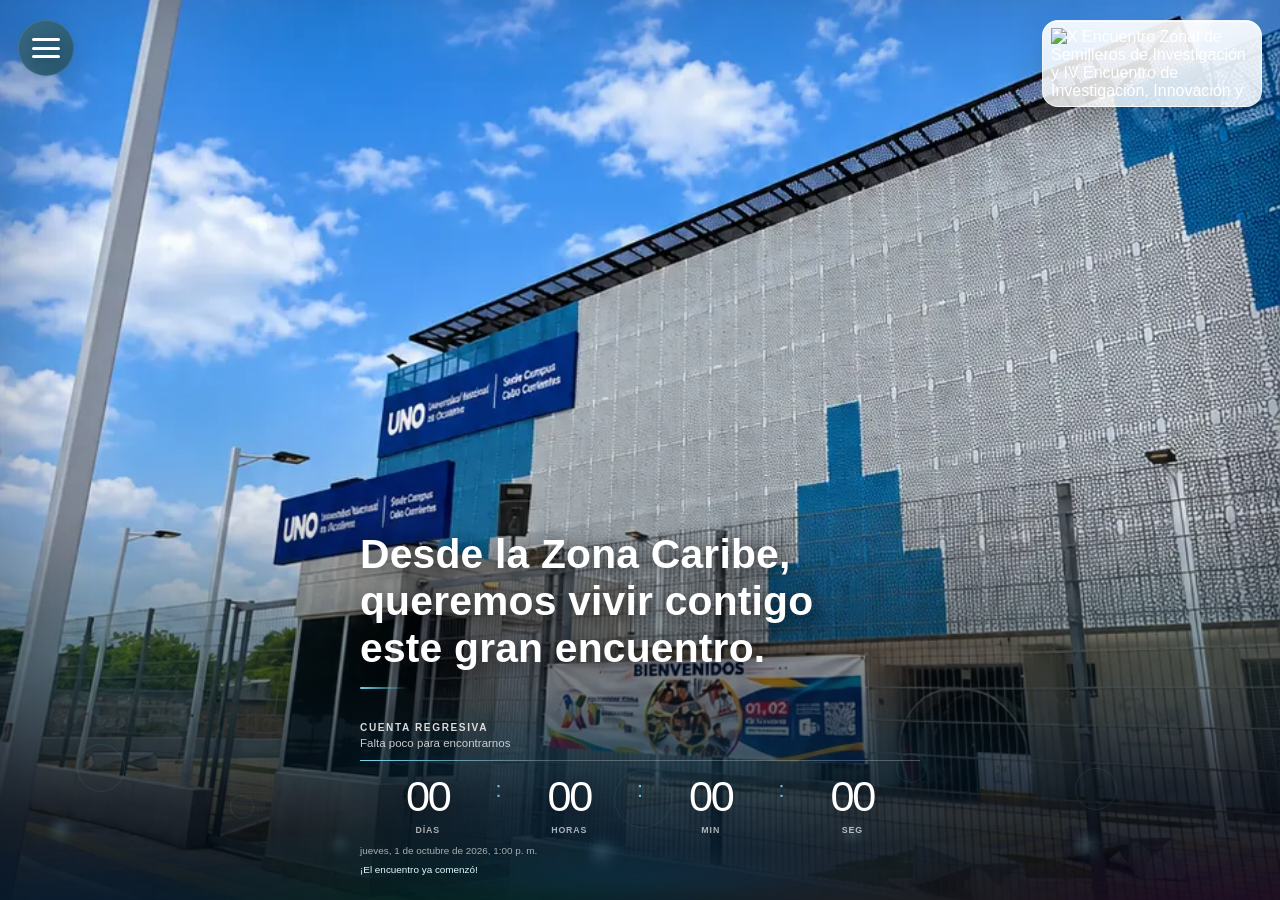
==== index.html @ c654762e "Add files via upload" ====
<!doctype html>
<html lang="es">
<head>
  <meta charset="utf-8" />
  <meta name="viewport" content="width=device-width, initial-scale=1, viewport-fit=cover" />
  <meta name="theme-color" content="#031a26" />
  <meta name="color-scheme" content="dark" />
  <meta name="description" content="Encuentro Zonal de Semilleros de Investigación - Zona Caribe" />
  <title>Zona Caribe · Encuentro de Semilleros</title>
  <!-- Hotfix V14: horario Food Gourmet + renovación de caché -->
<link rel="preload" href="./assets/hero-campus.webp?v=9" as="image" type="image/webp" fetchpriority="high" />
<link rel="preload" href="./assets/evento-titulo.png" as="image" type="image/png" fetchpriority="high" />
  <link rel="stylesheet" href="./css/menu.css?v=9" />
  <link rel="stylesheet" href="./css/agenda.css?v=11" />
  <link rel="stylesheet" href="./css/servicios.css?v=9" />
  <link rel="stylesheet" href="./css/evaluador.css?v=12" />
  <script src="./js/menu.js?v=13" defer></script>
  <script src="./js/agenda-data.js?v=11" defer></script>
  <script src="./js/agenda.js?v=11" defer></script>
  <script src="./js/evaluador-data.js?v=12" defer></script>
  <script src="./js/evaluador.js?v=12" defer></script>

  <style>
    :root{
      --text:#fff;
      --muted:rgba(255,255,255,.70);
      --accent:#76d8ef;
      --accent-2:#2aa9d7;
      --deep:#031a26;

      /* Paleta tomada de la identidad visual del encuentro */
      --event-blue:#1677c4;
      --event-green:#28a10f;
      --event-orange:#d2510e;
      --event-magenta:#b81180;

      /* Se actualiza por JS para responder bien a barras móviles */
      --vh:1vh;
      --hero-focus-x:57%;
      --hero-focus-y:48%;
      --mobile-image-height:191.304%;
      --mobile-image-left:-62.189%;
      --mobile-image-top:-37.643%;
      --safe-top:env(safe-area-inset-top,0px);
      --safe-bottom:env(safe-area-inset-bottom,0px);
      --safe-left:env(safe-area-inset-left,0px);
      --safe-right:env(safe-area-inset-right,0px);
    }

    *{box-sizing:border-box}

    html,body{
      margin:0;
      min-height:100%;
      background:#071018;
      font-family:Arial,Helvetica,sans-serif;
      -webkit-text-size-adjust:100%;
      text-size-adjust:100%;
    }

    body{
      overflow:hidden;
      -webkit-font-smoothing:antialiased;
      -moz-osx-font-smoothing:grayscale;
    }

    .app-shell{
      width:100%;
      min-height:100svh;
    }

    .hero{
      position:relative;
      width:100%;
      min-height:100svh;
      height:calc(var(--vh, 1vh) * 100);
      max-height:100dvh;
      overflow:hidden;
      background:#0b1620;
      isolation:isolate;
    }

    /*
      FOTO DE FONDO RESPONSIVE
      ------------------------
      En móvil vertical replica el encuadre indicado de 402 x 874:
      1048 x 887, left:-409px, top:0.
      En tablet/escritorio deja de forzar ese zoom y pasa a cover para revelar
      más fotografía sin deformarla ni perder el punto de interés.
    */
    .hero__image{
      position:absolute;
      inset:0;
      z-index:-10;
      width:100%;
      height:100%;
      max-width:none;
      object-fit:cover;
      object-position:var(--hero-focus-x) var(--hero-focus-y);
      transform:none;
      user-select:none;
      pointer-events:none;
    }

    @media (max-width:649px) and (orientation:portrait){
      .hero__image{
        inset:auto;
        top:var(--mobile-image-top);
        left:var(--mobile-image-left);
        width:auto;
        height:var(--mobile-image-height);
        max-width:none;
        object-fit:fill;
        object-position:left top;
        transform:none;
        transform-origin:0 0;
      }
    }

    .hero__shade{
      position:absolute;
      inset:0;
      z-index:-9;
      pointer-events:none;
      background:
        linear-gradient(
          180deg,
          rgba(2,9,15,.02) 0%,
          rgba(2,9,15,0) 42%,
          rgba(2,9,15,.08) 57%,
          rgba(2,9,15,.44) 73%,
          rgba(2,9,15,.76) 88%,
          rgba(2,9,15,.94) 100%
        );
    }

    .hero__ambient{
      position:absolute;
      inset:0;
      z-index:-8;
      pointer-events:none;
      background:
        radial-gradient(58% 30% at 50% 108%, rgba(0,114,167,.32), transparent 72%),
        radial-gradient(34% 20% at 8% 74%, rgba(57,215,235,.10), transparent 76%),
        radial-gradient(30% 18% at 94% 72%, rgba(57,215,235,.08), transparent 78%);
      box-shadow:
        inset 0 0 110px rgba(0,0,0,.18),
        inset 0 -110px 120px rgba(0,18,42,.18);
      animation:ambientBreath 8s ease-in-out infinite alternate;
    }

    .hero__glow{
      position:absolute;
      left:7%;
      right:7%;
      bottom:9%;
      height:120px;
      z-index:-7;
      pointer-events:none;
      border-radius:50%;
      background:
        radial-gradient(ellipse at center,rgba(30,174,226,.18) 0%, rgba(30,174,226,.06) 44%, transparent 74%);
      filter:blur(24px);
      animation:glowBreath 5.8s ease-in-out infinite alternate;
    }

    .hero__light-rings,
    .hero__particles,
    .hero__orbs,
    .hero__dust{
      position:absolute;
      inset:0;
      pointer-events:none;
      overflow:hidden;
    }

    .hero__light-rings{ z-index:-6; }
    .hero__particles{ z-index:-5; }
    .hero__orbs{ z-index:-4; }
    .hero__dust{ z-index:-3; }

    .hero__light-rings span{
      position:absolute;
      display:block;
      border-radius:999px;
      border:1px solid rgba(118,216,239,.18);
      filter:blur(.2px);
      opacity:.55;
      animation:ringFloat 9s ease-in-out infinite;
    }

    .hero__light-rings span:nth-child(1){left:6%; bottom:12%; width:48px; height:48px; animation-delay:0s;}
    .hero__light-rings span:nth-child(2){left:18%; bottom:9%; width:24px; height:24px; animation-delay:1.5s;}
    .hero__light-rings span:nth-child(3){left:30%; bottom:15%; width:36px; height:36px; animation-delay:3s;}
    .hero__light-rings span:nth-child(4){left:48%; bottom:8%; width:58px; height:58px; animation-delay:2.2s;}
    .hero__light-rings span:nth-child(5){left:70%; bottom:13%; width:30px; height:30px; animation-delay:4.1s;}
    .hero__light-rings span:nth-child(6){left:84%; bottom:10%; width:42px; height:42px; animation-delay:5.2s;}

    .hero__particles span,
    .hero__dust span{
      position:absolute;
      display:block;
      border-radius:50%;
      opacity:0;
    }

    .hero__particles span{
      width:4px;
      height:4px;
      background:rgba(118,216,239,.82);
      box-shadow:0 0 10px rgba(118,216,239,.35);
      animation:floatParticle 11s linear infinite;
    }

    .hero__particles span:nth-child(1){left:8%; bottom:12%; animation-delay:0s}
    .hero__particles span:nth-child(2){left:15%; bottom:7%; width:3px;height:3px; animation-delay:1.3s}
    .hero__particles span:nth-child(3){left:23%; bottom:14%; width:5px;height:5px; animation-delay:4.4s}
    .hero__particles span:nth-child(4){left:31%; bottom:10%; animation-delay:2.1s}
    .hero__particles span:nth-child(5){left:40%; bottom:18%; width:3px;height:3px; animation-delay:6s}
    .hero__particles span:nth-child(6){left:49%; bottom:8%; width:5px;height:5px; animation-delay:3.3s}
    .hero__particles span:nth-child(7){left:58%; bottom:14%; animation-delay:7.4s}
    .hero__particles span:nth-child(8){left:67%; bottom:9%; width:3px;height:3px; animation-delay:5.1s}
    .hero__particles span:nth-child(9){left:75%; bottom:16%; width:5px;height:5px; animation-delay:8.2s}
    .hero__particles span:nth-child(10){left:83%; bottom:8%; animation-delay:1.8s}
    .hero__particles span:nth-child(11){left:90%; bottom:13%; width:3px;height:3px; animation-delay:6.3s}
    .hero__particles span:nth-child(12){left:95%; bottom:7%; animation-delay:9.1s}

    .hero__orbs span{
      position:absolute;
      display:block;
      width:26px;
      height:26px;
      border-radius:50%;
      background:radial-gradient(circle at 35% 35%, rgba(188,245,255,.55), rgba(80,183,231,.12) 45%, rgba(80,183,231,0) 72%);
      filter:blur(4px);
      mix-blend-mode:screen;
      opacity:.38;
      animation:orbDrift 12s ease-in-out infinite;
    }

    .hero__orbs span:nth-child(1){left:4%; bottom:6%; animation-delay:0s}
    .hero__orbs span:nth-child(2){left:26%; bottom:5%; width:18px; height:18px; animation-delay:2.1s}
    .hero__orbs span:nth-child(3){left:46%; bottom:3%; width:34px; height:34px; animation-delay:3.8s}
    .hero__orbs span:nth-child(4){left:66%; bottom:6%; width:20px; height:20px; animation-delay:5s}
    .hero__orbs span:nth-child(5){left:84%; bottom:4%; width:30px; height:30px; animation-delay:1.1s}

    .hero__dust span{
      width:2px;
      height:2px;
      background:rgba(255,255,255,.72);
      box-shadow:0 0 7px rgba(255,255,255,.35);
      animation:dustRise 14s linear infinite;
    }

    .hero__dust span:nth-child(1){left:12%; bottom:4%; animation-delay:-1s}
    .hero__dust span:nth-child(2){left:21%; bottom:2%; animation-delay:-5s}
    .hero__dust span:nth-child(3){left:34%; bottom:6%; animation-delay:-7s}
    .hero__dust span:nth-child(4){left:43%; bottom:3%; animation-delay:-3s}
    .hero__dust span:nth-child(5){left:55%; bottom:5%; animation-delay:-9s}
    .hero__dust span:nth-child(6){left:64%; bottom:2%; animation-delay:-2s}
    .hero__dust span:nth-child(7){left:73%; bottom:4%; animation-delay:-10s}
    .hero__dust span:nth-child(8){left:87%; bottom:6%; animation-delay:-4s}

    /*
      Campo de destellos de cuatro colores.
      Inspirado en la lógica del código de referencia: muchos elementos pequeños,
      delays distintos, transformaciones y luz difusa; todo nace en la zona inferior.
    */
    .hero__color-field{
      position:absolute;
      left:0;
      right:0;
      bottom:0;
      z-index:2;
      height:42%;
      overflow:hidden;
      pointer-events:none;
      -webkit-mask-image:linear-gradient(to top,#000 0%,#000 62%,transparent 100%);
      mask-image:linear-gradient(to top,#000 0%,#000 62%,transparent 100%);
    }

    .hero__color-field::before{
      content:"";
      position:absolute;
      left:-12%;
      right:-12%;
      bottom:-14%;
      height:58%;
      background:
        radial-gradient(28% 78% at 14% 100%,rgba(22,119,196,.23),transparent 74%),
        radial-gradient(28% 78% at 38% 100%,rgba(40,161,15,.16),transparent 74%),
        radial-gradient(28% 78% at 64% 100%,rgba(210,81,14,.18),transparent 74%),
        radial-gradient(28% 78% at 88% 100%,rgba(184,17,128,.21),transparent 74%);
      filter:blur(24px);
      animation:colorAura 7s ease-in-out infinite alternate;
    }

    .color-particle{
      --x:50%;
      --size:4px;
      --rise:160px;
      --drift:18px;
      --dur:8s;
      --delay:0s;
      --color:var(--event-blue);
      position:absolute;
      left:var(--x);
      bottom:-16px;
      width:var(--size);
      height:var(--size);
      border-radius:50%;
      background:var(--color);
      box-shadow:
        0 0 calc(var(--size) * 2.2) color-mix(in srgb,var(--color) 75%,transparent),
        0 0 calc(var(--size) * 5) color-mix(in srgb,var(--color) 34%,transparent);
      opacity:0;
      will-change:transform,opacity;
      animation:colorParticleRise var(--dur) cubic-bezier(.24,.64,.36,1) var(--delay) infinite;
    }

    @supports not (color:color-mix(in srgb,red,blue)){
      .color-particle{box-shadow:0 0 10px rgba(118,216,239,.35)}
    }

    .color-orb{
      --x:50%;
      --size:22px;
      --dur:10s;
      --delay:0s;
      --color:var(--event-blue);
      position:absolute;
      left:var(--x);
      bottom:2%;
      width:var(--size);
      height:var(--size);
      border-radius:50%;
      background:radial-gradient(circle at 36% 35%,rgba(255,255,255,.72),var(--color) 25%,transparent 73%);
      filter:blur(3.4px);
      mix-blend-mode:screen;
      opacity:0;
      will-change:transform,opacity;
      animation:colorOrbFloat var(--dur) ease-in-out var(--delay) infinite;
    }

    .color-thread{
      --x:50%;
      --h:80px;
      --dur:8s;
      --delay:0s;
      --color:var(--event-blue);
      position:absolute;
      left:var(--x);
      bottom:-32px;
      width:1.5px;
      height:var(--h);
      border-radius:99px;
      background:linear-gradient(to top,transparent,var(--color),transparent);
      box-shadow:0 0 10px color-mix(in srgb,var(--color) 32%,transparent);
      opacity:0;
      animation:colorThreadRise var(--dur) linear var(--delay) infinite;
      will-change:transform,opacity;
    }

    .hero__menu{
      position:absolute;
      top:max(21px,calc(var(--safe-top) + 8px));
      left:max(20px,calc(var(--safe-left) + 16px));
      z-index:20;
      width:46px;
      height:42px;
      padding:5px 3px;
      border:0;
      background:transparent;
      cursor:pointer;
      display:flex;
      flex-direction:column;
      justify-content:center;
      gap:7px;
      -webkit-tap-highlight-color:transparent;
      animation:menuReveal .8s cubic-bezier(.16,1,.3,1) .12s both;
    }

    .hero__menu span{
      display:block;
      width:38px;
      height:4px;
      border-radius:99px;
      background:linear-gradient(90deg,#7fc7df,#b5edf6);
      border:1px solid rgba(0,0,0,.78);
      box-shadow:0 2px 9px rgba(0,0,0,.20),0 0 10px rgba(118,216,239,.10);
    }

    .hero__branding{
      position:absolute;
      top:max(20px,calc(var(--safe-top) + 8px));
      right:max(18px,calc(var(--safe-right) + 14px));
      z-index:10;
      width:min(38vw,178px);
      margin:0;
      animation:brandReveal .95s cubic-bezier(.16,1,.3,1) .08s both;
    }

    .hero__branding-shell{
      width:100%;
      padding:7px 8px;
      border-radius:16px;
      background:linear-gradient(180deg,rgba(255,255,255,.92),rgba(255,255,255,.80));
      border:1px solid rgba(255,255,255,.58);
      box-shadow:
        0 13px 32px rgba(0,0,0,.18),
        inset 0 1px 0 rgba(255,255,255,.80);
      backdrop-filter:none;
      -webkit-backdrop-filter:none;
    }

    .hero__event-mark{
      display:block;
      width:100%;
      height:auto;
      object-fit:contain;
    }

    .hero__content{
      position:absolute;
      left:0;
      right:0;
      bottom:max(25px,calc(var(--safe-bottom) + 18px));
      z-index:5;
      width:100%;
      padding:0 clamp(23px,6vw,48px);
    }

    .hero__copy-card{
      position:relative;
      width:min(100%,560px);
      margin:0 auto;
      opacity:0;
      transform:translateY(22px);
      animation:reveal 1s cubic-bezier(.16,1,.3,1) .18s forwards;
    }

    .hero__copy-card::before{
      content:"";
      position:absolute;
      inset:-18px -16px -18px;
      z-index:-1;
      border-radius:34px;
      background:
        linear-gradient(180deg,rgba(255,255,255,.018),rgba(255,255,255,0)),
        radial-gradient(90% 80% at 50% 100%,rgba(1,39,83,.22),transparent 72%);
      filter:blur(12px);
      pointer-events:none;
    }

    .hero__phrase{
      position:relative;
      margin:0 0 20px;
      color:#fff;
      font-family:"Noteworthy","Segoe Print","Bradley Hand","Trebuchet MS",sans-serif;
      font-size:clamp(1.55rem,5.8vw,2.55rem);
      font-weight:600;
      font-style:normal;
      line-height:1.16;
      letter-spacing:.005em;
      text-wrap:balance;
      text-shadow:
        0 4px 18px rgba(0,0,0,.58),
        0 10px 32px rgba(0,0,0,.20);
    }

    .hero__phrase::after{
      content:"";
      display:block;
      width:48px;
      height:2px;
      margin-top:14px;
      border-radius:99px;
      background:linear-gradient(90deg,var(--accent),rgba(118,216,239,0));
      box-shadow:0 0 10px rgba(118,216,239,.16);
    }

    .countdown{
      position:relative;
      width:100%;
      color:#fff;
      padding:13px 0 0;
    }

    .countdown::after{
      content:"";
      position:absolute;
      left:10%;
      right:10%;
      bottom:-9px;
      height:18px;
      border-radius:50%;
      background:radial-gradient(ellipse at center,rgba(46,186,231,.16),transparent 70%);
      filter:blur(13px);
      pointer-events:none;
    }

    .countdown__eyebrow{
      margin:0 0 4px;
      font-size:.63rem;
      font-weight:800;
      letter-spacing:.16em;
      text-transform:uppercase;
      color:rgba(255,255,255,.84);
    }

    .countdown__intro{
      margin:0 0 11px;
      color:rgba(255,255,255,.76);
      font-size:.72rem;
    }

    .countdown__grid{
      display:grid;
      grid-template-columns:1fr auto 1fr auto 1fr auto 1fr;
      align-items:start;
      padding:14px 0 2px;
      border-top:1px solid rgba(255,255,255,.25);
      position:relative;
    }

    .countdown__grid::before{
      content:"";
      position:absolute;
      top:-1px;
      left:0;
      width:34%;
      height:1px;
      background:linear-gradient(90deg,var(--accent),transparent);
      box-shadow:0 0 8px rgba(118,216,239,.20);
    }

    .countdown__item{
      display:flex;
      flex-direction:column;
      align-items:center;
      min-width:0;
    }

    .countdown__value{
      color:#fff;
      font-size:clamp(1.8rem,7.7vw,2.7rem);
      font-weight:300;
      line-height:1;
      letter-spacing:-.055em;
      font-variant-numeric:tabular-nums;
      text-shadow:0 3px 12px rgba(0,0,0,.30);
      transition:transform .18s ease,text-shadow .18s ease;
    }

    .countdown__value.tick{
      transform:translateY(-2px) scale(1.035);
      text-shadow:0 0 16px rgba(118,216,239,.22),0 3px 12px rgba(0,0,0,.30);
    }

    .countdown__label{
      margin-top:7px;
      color:rgba(255,255,255,.66);
      font-size:.55rem;
      font-weight:700;
      letter-spacing:.10em;
      text-transform:uppercase;
    }

    .countdown__separator{
      padding-top:2px;
      color:var(--accent);
      font-size:1.35rem;
      opacity:.88;
      text-shadow:0 0 10px rgba(118,216,239,.20);
      animation:separatorPulse 2.4s ease-in-out infinite;
    }

    .countdown__meta,
    .countdown__status{
      margin:8px 0 0;
      min-height:1em;
      color:rgba(255,255,255,.64);
      font-size:.62rem;
    }

    .countdown__status{ color:#dffcff; }

    @keyframes reveal{
      to{opacity:1;transform:translateY(0)}
    }

    @keyframes brandReveal{
      from{opacity:0;transform:translateY(-12px) scale(.97)}
      to{opacity:1;transform:translateY(0) scale(1)}
    }

    @keyframes menuReveal{
      from{opacity:0;transform:translateX(-10px)}
      to{opacity:1;transform:translateX(0)}
    }

    @keyframes ambientBreath{
      0%{opacity:.78;transform:scale(1)}
      100%{opacity:1;transform:scale(1.025)}
    }

    @keyframes glowBreath{
      0%{opacity:.42;transform:scaleX(.92)}
      100%{opacity:.78;transform:scaleX(1.05)}
    }

    @keyframes ringFloat{
      0%,100%{transform:translateY(0) scale(.9); opacity:.16}
      50%{transform:translateY(-10px) scale(1.04); opacity:.45}
    }

    @keyframes floatParticle{
      0%{opacity:0;transform:translate3d(0,0,0) scale(.85)}
      14%{opacity:.42}
      100%{opacity:0;transform:translate3d(-8px,-120px,0) scale(1.16)}
    }

    @keyframes orbDrift{
      0%,100%{transform:translate3d(0,0,0) scale(.9); opacity:.18}
      50%{transform:translate3d(-10px,-18px,0) scale(1.08); opacity:.48}
    }

    @keyframes dustRise{
      0%{opacity:0;transform:translate3d(0,0,0)}
      12%{opacity:.58}
      100%{opacity:0;transform:translate3d(4px,-90px,0)}
    }

    @keyframes separatorPulse{
      0%,100%{opacity:.48}
      50%{opacity:.95}
    }

    @keyframes colorAura{
      0%{transform:translate3d(-1.5%,5px,0) scale(.98);opacity:.70}
      100%{transform:translate3d(1.5%,-6px,0) scale(1.035);opacity:1}
    }

    @keyframes colorParticleRise{
      0%{opacity:0;transform:translate3d(0,20px,0) scale(.55)}
      11%{opacity:.92}
      40%{opacity:.75;transform:translate3d(calc(var(--drift) * .38),calc(var(--rise) * -.42),0) scale(1)}
      72%{opacity:.46;transform:translate3d(calc(var(--drift) * -.28),calc(var(--rise) * -.76),0) scale(.9)}
      100%{opacity:0;transform:translate3d(var(--drift),calc(var(--rise) * -1),0) scale(.42)}
    }

    @keyframes colorOrbFloat{
      0%{opacity:0;transform:translate3d(0,18px,0) scale(.72)}
      18%{opacity:.42}
      52%{opacity:.58;transform:translate3d(-10px,-62px,0) scale(1.04)}
      100%{opacity:0;transform:translate3d(12px,-128px,0) scale(.76)}
    }

    @keyframes colorThreadRise{
      0%{opacity:0;transform:translate3d(0,18px,0) scaleY(.78)}
      18%{opacity:.45}
      74%{opacity:.30}
      100%{opacity:0;transform:translate3d(0,-175px,0) scaleY(1.20)}
    }

    @media (min-width:700px){
      :root{--hero-focus-x:30%;--hero-focus-y:49.3%;}
      .hero__content{padding-left:clamp(32px,7vw,88px);padding-right:clamp(32px,7vw,88px)}
    }

    @media (min-width:1100px){
      :root{--hero-focus-x:58.2%;--hero-focus-y:49.5%;}
      .hero__branding{width:min(20vw,220px)}
      .hero__content{max-width:760px;margin-left:auto;margin-right:auto}
    }

    @media (min-aspect-ratio:16/10) and (min-width:900px){
      :root{--hero-focus-x:58.2%;--hero-focus-y:49.5%;}
    }

    @media (max-width:480px){
      .hero__branding{
        width:148px;
        top:max(14px,calc(var(--safe-top) + 5px));
        right:max(14px,calc(var(--safe-right) + 10px));
      }

      .hero__branding-shell{padding:6px; border-radius:13px;}

      .hero__content{
        padding-left:max(22px,calc(var(--safe-left) + 18px));
        padding-right:max(22px,calc(var(--safe-right) + 18px));
      }

      .hero__phrase{ max-width:350px; }
    }

    @media (max-width:370px){
      .hero__branding{width:132px}
      .countdown__value{font-size:1.7rem}
      .countdown__separator{font-size:1.15rem}
    }

    @media (max-height:690px){
      .hero__content{bottom:max(18px,calc(var(--safe-bottom) + 12px))}
      .hero__phrase{margin-bottom:12px;font-size:1.55rem}
      .countdown__grid{padding-top:10px}
    }

    @media (prefers-reduced-motion:reduce){
      *,*::before,*::after{
        animation-duration:.001ms!important;
        animation-iteration-count:1!important;
        transition-duration:.001ms!important;
      }
    }


    /* ==========================================================
       RENDIMIENTO: solo anima lo que el usuario está viendo.
       ========================================================== */
    html.is-page-hidden *,
    html.is-page-hidden *::before,
    html.is-page-hidden *::after{animation-play-state:paused!important}

    body.zc-agenda-open .hero__ambient,
    body.zc-agenda-open .hero__glow,
    body.zc-agenda-open .hero__light-rings span,
    body.zc-agenda-open .hero__particles span,
    body.zc-agenda-open .hero__orbs span,
    body.zc-agenda-open .hero__dust span,
    body.zc-agenda-open .color-particle,
    body.zc-agenda-open .color-orb,
    body.zc-agenda-open .color-thread,
    body.zc-services-open .hero__ambient,
    body.zc-services-open .hero__glow,
    body.zc-services-open .hero__light-rings span,
    body.zc-services-open .hero__particles span,
    body.zc-services-open .hero__orbs span,
    body.zc-services-open .hero__dust span,
    body.zc-services-open .color-particle,
    body.zc-services-open .color-orb,
    body.zc-services-open .color-thread,
    body.zc-evaluator-open .hero__ambient,
    body.zc-evaluator-open .hero__glow,
    body.zc-evaluator-open .hero__light-rings span,
    body.zc-evaluator-open .hero__particles span,
    body.zc-evaluator-open .hero__orbs span,
    body.zc-evaluator-open .hero__dust span,
    body.zc-evaluator-open .color-particle,
    body.zc-evaluator-open .color-orb,
    body.zc-evaluator-open .color-thread,
    body.zc-menu-lock .hero__ambient,
    body.zc-menu-lock .hero__glow,
    body.zc-menu-lock .hero__light-rings span,
    body.zc-menu-lock .hero__particles span,
    body.zc-menu-lock .hero__orbs span,
    body.zc-menu-lock .hero__dust span,
    body.zc-menu-lock .color-particle,
    body.zc-menu-lock .color-orb,
    body.zc-menu-lock .color-thread{animation-play-state:paused!important}

    .agenda-module,.services-module,.evaluator-module,.zc-menu{contain:layout paint style}

  </style>
</head>
<body>
  <main id="app" class="app-shell">
    <section id="hero-module" class="hero" aria-labelledby="hero-phrase">
      <img class="hero__image" src="./assets/hero-campus.webp?v=9" alt="" width="941" height="1672" decoding="async" fetchpriority="high" />

      <div class="hero__shade" aria-hidden="true"></div>
      <div class="hero__ambient" aria-hidden="true"></div>
      <div class="hero__glow" aria-hidden="true"></div>

      <div class="hero__light-rings" aria-hidden="true">
        <span></span><span></span><span></span><span></span><span></span><span></span>
      </div>

      <div class="hero__particles" aria-hidden="true">
        <span></span><span></span><span></span><span></span><span></span><span></span>
        <span></span><span></span><span></span><span></span><span></span><span></span>
      </div>

      <div class="hero__orbs" aria-hidden="true">
        <span></span><span></span><span></span><span></span><span></span>
      </div>

      <div class="hero__dust" aria-hidden="true">
        <span></span><span></span><span></span><span></span><span></span><span></span><span></span><span></span>
      </div>

      <div id="hero-color-field" class="hero__color-field" aria-hidden="true"></div>

      <svg id="zc-menu-pull" class="zc-menu-pull" viewBox="0 0 150 1000" preserveAspectRatio="none" aria-hidden="true">
        <path id="zc-menu-pull-path" d="M0,0 H40 V350 C40,420 40,430 40,500 S40,580 40,650 V1000 H0Z"></path>
      </svg>

      <button id="zc-menu-trigger" class="zc-menu-trigger" type="button" aria-label="Abrir menú" aria-expanded="false" aria-controls="zc-menu">
        <svg class="zc-menu-trigger__ring" viewBox="0 0 56 56" aria-hidden="true">
          <circle cx="28" cy="28" r="23"></circle>
        </svg>
        <span class="zc-menu-trigger__lines" aria-hidden="true">
          <span class="zc-menu-trigger__line"></span>
          <span class="zc-menu-trigger__line"></span>
          <span class="zc-menu-trigger__line"></span>
        </span>
      </button>

      <aside id="zc-menu" class="zc-menu" aria-hidden="true" aria-label="Navegación principal">
        <div class="zc-menu__inner">
          <p class="zc-menu__eyebrow">Zona Caribe · Encuentro 2026</p>
          <h2 class="zc-menu__title">Explora el encuentro</h2>

          <nav aria-label="Secciones del encuentro">
            <ul class="zc-menu__list">
              <li class="zc-menu__row">
                <button class="zc-menu__item is-active" type="button" data-menu-target="inicio" style="--item-color:#1677c4">
                  <span class="zc-menu__number">01</span>
                  <span class="zc-menu__label">Inicio</span>
                  <span class="zc-menu__arrow" aria-hidden="true"><svg viewBox="0 0 24 24"><path d="M5 12h13M13 6l6 6-6 6"/></svg></span>
                </button>
              </li>
              <li class="zc-menu__row">
                <button class="zc-menu__item" type="button" data-menu-target="agenda" style="--item-color:#28a10f">
                  <span class="zc-menu__number">02</span>
                  <span class="zc-menu__label">Agenda</span>
                  <span class="zc-menu__arrow" aria-hidden="true"><svg viewBox="0 0 24 24"><path d="M5 12h13M13 6l6 6-6 6"/></svg></span>
                </button>
              </li>
              <li class="zc-menu__row">
                <button class="zc-menu__item" type="button" data-menu-target="servicios" style="--item-color:#d2510e">
                  <span class="zc-menu__number">03</span>
                  <span class="zc-menu__label">Servicios</span>
                  <span class="zc-menu__arrow" aria-hidden="true"><svg viewBox="0 0 24 24"><path d="M5 12h13M13 6l6 6-6 6"/></svg></span>
                </button>
              </li>
              <li class="zc-menu__row">
                <button class="zc-menu__item" type="button" data-menu-target="evaluador" style="--item-color:#b81180">
                  <span class="zc-menu__number">04</span>
                  <span class="zc-menu__label">Evaluador</span>
                  <span class="zc-menu__arrow" aria-hidden="true"><svg viewBox="0 0 24 24"><path d="M5 12h13M13 6l6 6-6 6"/></svg></span>
                </button>
              </li>
              <li class="zc-menu__row">
                <button class="zc-menu__item" type="button" data-menu-target="asistencia" data-external-url="https://docs.google.com/forms/d/e/1FAIpQLSf9VMxVh7zPL8K0TJXdZtKi1kaAm95H1BsBSs06Grt1BrOmBw/viewform" style="--item-color:#168fa5">
                  <span class="zc-menu__number">05</span>
                  <span class="zc-menu__label">Asistencia</span>
                  <span class="zc-menu__arrow" aria-hidden="true"><svg viewBox="0 0 24 24"><path d="M5 12h13M13 6l6 6-6 6"/></svg></span>
                </button>
              </li>
            </ul>
          </nav>

          <footer class="zc-menu__footer">
            <span class="zc-menu__hint">Desde el CEAD Curumaní, los recibimos con cariño.</span>
            <span class="zc-menu__mark">UNAD · Zona Caribe</span>
          </footer>
        </div>
      </aside>

      <header class="hero__branding" aria-label="Título del evento">
        <div class="hero__branding-shell">
          <img class="hero__event-mark" src="./assets/evento-titulo.png" alt="X Encuentro Zonal de Semilleros de Investigación y IV Encuentro de Investigación, Innovación y Proyección Social" width="680" height="240" />
        </div>
      </header>

      <div class="hero__content">
        <div class="hero__copy-card">
          <p id="hero-phrase" class="hero__phrase">Desde la Zona Caribe, queremos vivir contigo este gran encuentro.</p>

          <div class="countdown" aria-label="Cuenta regresiva para el inicio del encuentro">
            <p class="countdown__eyebrow">Cuenta regresiva</p>
            <p class="countdown__intro">Falta poco para encontrarnos</p>

            <div class="countdown__grid" role="timer" aria-live="off">
              <div class="countdown__item">
                <strong id="countdown-days" class="countdown__value">00</strong>
                <span class="countdown__label">días</span>
              </div>
              <span class="countdown__separator" aria-hidden="true">:</span>
              <div class="countdown__item">
                <strong id="countdown-hours" class="countdown__value">00</strong>
                <span class="countdown__label">horas</span>
              </div>
              <span class="countdown__separator" aria-hidden="true">:</span>
              <div class="countdown__item">
                <strong id="countdown-minutes" class="countdown__value">00</strong>
                <span class="countdown__label">min</span>
              </div>
              <span class="countdown__separator countdown__separator--seconds" aria-hidden="true">:</span>
              <div class="countdown__item countdown__item--seconds">
                <strong id="countdown-seconds" class="countdown__value">00</strong>
                <span class="countdown__label">seg</span>
              </div>
            </div>

            <p class="countdown__meta"><span id="countdown-date-label"></span></p>
            <p id="countdown-status" class="countdown__status"></p>
          </div>
        </div>
      </div>


      <!-- ======================================================
           MODULO AGENDA VIVA
           Su contenido se genera desde ./js/agenda-data.js?v=11
           ====================================================== -->
      <section id="agenda-module" class="agenda-module" aria-hidden="true" aria-labelledby="agenda-title">
        <svg class="agenda__motion" viewBox="0 0 100 1000" preserveAspectRatio="none" aria-hidden="true">
          <path id="agenda-motion-line" d="M23 0 V330 C23 400 23 430 23 500 S23 600 23 670 V1000"></path>
        </svg>

        <div id="agenda-scroll" class="agenda__scroll" tabindex="-1">
          <div class="agenda__inner">
            <header class="agenda__header">
              <div>
                <p class="agenda__eyebrow">CIP Curumaní · Encuentro 2026</p>
                <h2 id="agenda-title" class="agenda__title">Agenda viva</h2>
              </div>

              <button id="agenda-close" class="agenda__close" type="button" aria-label="Volver al inicio">
                <svg viewBox="0 0 24 24" aria-hidden="true"><path d="M6 6l12 12M18 6L6 18"/></svg>
              </button>
            </header>

            <section class="agenda__spotlight" aria-live="polite" aria-label="Actividad destacada">
              <div id="agenda-orbit" class="agenda__orbit">
                <span class="agenda__orbit-text">
                  <strong id="agenda-orbit-day" class="agenda__orbit-day">01</strong>
                  <span id="agenda-orbit-month" class="agenda__orbit-month">OCT</span>
                </span>
              </div>

              <div class="agenda__spotlight-copy">
                <p id="agenda-status-label" class="agenda__status-label">Lo próximo</p>
                <p id="agenda-status-time" class="agenda__status-time">8:00 a. m. – 8:30 a. m.</p>
                <h3 id="agenda-status-title" class="agenda__status-title">Registro y acreditación de participantes</h3>
                <div class="agenda__status-meta">
                  <span id="agenda-status-room" class="agenda__status-room" hidden></span>
                  <span id="agenda-status-countdown" class="agenda__status-countdown"></span>
                </div>
              </div>
            </section>

            <div id="agenda-list" class="agenda__list"></div>

            <div id="agenda-empty" class="agenda__empty" aria-live="polite">
              <div>
                <div class="agenda__empty-circle" aria-hidden="true">✓</div>
                <h3>Agenda completada</h3>
                <p>Las actividades programadas ya finalizaron. Gracias por ser parte del encuentro.</p>
              </div>
            </div>
          </div>
        </div>
      </section>

      <!-- ======================================================
           MODULO SERVICIOS
           Vista inicial: categorías. Hoteles se abre solo al tocar
           el botón Hoteles; la ficha aparece al elegir un hotel.
           ====================================================== -->
      <section id="servicios-module" class="services-module" aria-hidden="true" aria-labelledby="services-title">
        <div class="services-module__veil" aria-hidden="true"></div>

        <div class="services-module__shell">
          <header class="services-module__header">
            <div>
              <p class="services-module__eyebrow">CEAD Curumaní · Información práctica</p>
              <h2 id="services-title" class="services-module__title">Servicios</h2>
              <p class="services-module__lead">Selecciona la información que necesitas durante tu visita.</p>
            </div>

            <button id="services-close" class="services-module__close" type="button" aria-label="Cerrar servicios">×</button>
          </header>

          <section id="services-home" class="services-view services-home" aria-label="Categorías de servicios">
            <div class="services-category-grid">
              <button class="services-category" type="button" data-service-category="hoteles" style="--cat:#1677c4">
                <span class="services-category__icon" aria-hidden="true">
                  <svg viewBox="0 0 24 24"><path d="M4 20V8l8-4 8 4v12M8 20v-6h8v6M8 10h.01M12 10h.01M16 10h.01"/></svg>
                </span>
                <span class="services-category__title">Hoteles</span>
                <span class="services-category__hint">7 opciones de alojamiento cercanas</span>
                <span class="services-category__arrow" aria-hidden="true">→</span>
              </button>

              <button class="services-category" type="button" data-service-category="restaurantes" style="--cat:#28a10f">
                <span class="services-category__icon" aria-hidden="true">
                  <svg viewBox="0 0 24 24"><path d="M7 3v7M4 3v5a3 3 0 0 0 6 0V3M7 11v10M16 3v18M16 3c3 2 4 5 4 8h-4"/></svg>
                </span>
                <span class="services-category__title">Restaurantes</span>
                <span class="services-category__hint">9 opciones para comer cerca del encuentro</span>
                <span class="services-category__arrow" aria-hidden="true">→</span>
              </button>

              <button class="services-category" type="button" data-service-category="transporte" style="--cat:#d2510e">
                <span class="services-category__icon" aria-hidden="true">
                  <svg viewBox="0 0 24 24"><circle cx="6.5" cy="17" r="3"/><circle cx="17.5" cy="17" r="3"/><path d="M9.3 17h5.2l-2.2-5.2H9.2l-2.1 2.4M12.3 11.8l2.2-3.1h2.3M14.7 8.7l1.7 3.1h2.1M8.8 9.2h3.8"/></svg>
                </span>
                <span class="services-category__title">Transporte</span>
                <span class="services-category__hint">Motocarros organizados por turno</span>
                <span class="services-category__arrow" aria-hidden="true">→</span>
              </button>
            </div>

            <div class="services-home__note">
              La información se presenta como apoyo para los asistentes. Los establecimientos y prestadores son independientes de la organización del encuentro.
            </div>
          </section>

          <section id="services-hotels-panel" class="services-view services-subpanel" aria-labelledby="services-hotels-title" hidden>
            <div class="services-subpanel__bar">
              <button class="services-back" type="button" data-services-back aria-label="Volver a servicios">←</button>
              <div class="services-subpanel__heading">
                <p class="services-subpanel__eyebrow">Hospedaje cercano</p>
                <h3 id="services-hotels-title" class="services-subpanel__title">Hoteles</h3>
                <p class="services-subpanel__intro">Elige un hotel para ver su información.</p>
              </div>
            </div>

            <div id="services-tabs" class="services-tabs" role="tablist" aria-label="Hoteles sugeridos"></div>

            <article id="hotel-card" class="hotel-card" aria-live="polite" hidden>
              <figure id="hotel-photo-wrap" class="hotel-card__photo">
                <img id="hotel-photo" class="hotel-card__image" alt="" loading="eager" decoding="async" fetchpriority="high" />
                <span class="hotel-card__photo-light" aria-hidden="true"></span>
                <figcaption id="hotel-photo-index" class="hotel-card__photo-badge">01 · Hotel</figcaption>
              </figure>

              <div class="hotel-card__content">
                <h3 id="hotel-name" class="hotel-card__name"></h3>

                <div class="hotel-card__meta">
                  <div class="hotel-card__meta-block">
                    <span class="hotel-card__meta-label">Teléfono</span>
                    <div id="hotel-phones" class="hotel-card__chips"></div>
                  </div>

                  <div class="hotel-card__meta-block">
                    <span class="hotel-card__meta-label">Dirección</span>
                    <div id="hotel-address" class="hotel-address"></div>
                  </div>
                </div>

                <aside class="hotel-card__notice" aria-label="Información sobre el alojamiento">
                  <span class="hotel-card__notice-icon" aria-hidden="true">i</span>
                  <p>
                    Estas opciones fueron identificadas por su cercanía al encuentro. Los hoteles son independientes de la organización; la elección, reserva, pagos, atención y condiciones de estadía son responsabilidad del participante y del establecimiento elegido.
                  </p>
                </aside>
              </div>
            </article>
          </section>

          <section id="services-restaurants-panel" class="services-view services-subpanel services-restaurants" aria-labelledby="services-restaurants-title" hidden>
            <div class="services-subpanel__bar">
              <button class="services-back" type="button" data-services-back aria-label="Volver a servicios">←</button>
              <div class="services-subpanel__heading">
                <p class="services-subpanel__eyebrow">Comer en Curumaní</p>
                <h3 id="services-restaurants-title" class="services-subpanel__title">Restaurantes</h3>
                <p class="services-subpanel__intro">La selección cambia según la hora. También puedes consultar desayuno, almuerzo o cena.</p>
              </div>
            </div>

            <div id="restaurant-now" class="restaurant-now" aria-live="polite"></div>
            <div id="restaurant-filters" class="restaurant-filters" aria-label="Filtrar restaurantes por momento del día"></div>
            <div id="restaurant-list" class="restaurant-list" aria-live="polite"></div>

            <section id="restaurant-treats" class="restaurant-treats" aria-labelledby="restaurant-treats-title">
              <div class="restaurant-treats__head">
                <span class="restaurant-treats__icon" aria-hidden="true">
                  <svg viewBox="0 0 24 24"><path d="M5 11h14v8H5v-8ZM7 11V8h10v3M9 8V5M15 8V5M9 5h.01M15 5h.01"/></svg>
                </span>
                <div>
                  <p class="restaurant-treats__eyebrow">Café · Repostería</p>
                  <h4 id="restaurant-treats-title" class="restaurant-treats__title">Antojitos</h4>
                </div>
              </div>
              <div id="restaurant-treats-list" class="restaurant-treats__list"></div>
            </section>

            <div class="services-home__note restaurant-note">
              Horarios e información suministrados como referencia para los asistentes. Cada restaurante es independiente de la organización del encuentro y puede realizar cambios en su operación.
            </div>
          </section>

          <section id="services-transport-panel" class="services-view services-subpanel services-transport" aria-labelledby="services-transport-title" hidden>
            <div class="services-subpanel__bar">
              <button class="services-back" type="button" data-services-back aria-label="Volver a servicios">←</button>
              <div class="services-subpanel__heading">
                <p class="services-subpanel__eyebrow">Movilidad local</p>
                <h3 id="services-transport-title" class="services-subpanel__title">Motocarros</h3>
                <p class="services-subpanel__intro">Contactos organizados automáticamente según el turno disponible.</p>
              </div>
            </div>

            <div id="transport-now" class="transport-now" aria-live="polite"></div>
            <div id="transport-list" class="transport-list" aria-live="polite"></div>

            <div class="transport-footer">
              <span id="transport-count" class="transport-count"></span>
              <button id="transport-more" class="transport-more" type="button" hidden>
                <span>Mostrar más</span>
              </button>
            </div>

            <div class="services-home__note transport-note">
              Directorio de apoyo para los asistentes. La disponibilidad, tarifas, tiempos de llegada y condiciones del servicio dependen directamente de cada conductor.
            </div>
          </section>
        </div>
      </section>

      <!-- ======================================================
           MODULO EVALUADOR
           Consulta privada por código + asignaciones por día.
           ====================================================== -->
      <section id="evaluador-module" class="evaluator-module" aria-hidden="true" aria-labelledby="evaluador-title">
        <div class="evaluator-module__backdrop" aria-hidden="true"></div>

        <div class="evaluator-shell">
          <header class="evaluator-header">
            <div>
              <p class="evaluator-header__eyebrow">Encuentro 2026 · Asignaciones</p>
              <h2 id="evaluador-title" class="evaluator-header__title">Evaluador</h2>
              <p class="evaluator-header__lead">Ingresa tu código para consultar las ponencias y proyectos que tienes asignados.</p>
            </div>
            <button id="evaluador-close" class="evaluator-close" type="button" aria-label="Cerrar evaluador">×</button>
          </header>

          <form id="evaluador-form" class="evaluador-search" autocomplete="off">
            <div class="evaluador-search__field">
              <label class="evaluador-search__label" for="evaluador-code">Código de evaluador</label>
              <input id="evaluador-code" class="evaluador-search__input" type="text" inputmode="numeric" pattern="[0-9]*" maxlength="12" placeholder="Ingresa tu código" aria-describedby="evaluador-error" />
            </div>
            <button id="evaluador-submit" class="evaluador-search__button" type="submit">
              <span class="evaluador-search__button-label">Consultar</span>
            </button>
            <p id="evaluador-error" class="evaluador-search__error" role="alert" hidden></p>
          </form>

          <section id="evaluador-results" class="evaluador-results" aria-live="polite" hidden>
            <div class="evaluador-summary">
              <div>
                <h3 id="evaluador-name" class="evaluador-summary__name"></h3>
                <p id="evaluador-mode" class="evaluador-summary__mode"></p>
              </div>
              <button id="evaluador-reset" class="evaluador-reset" type="button">Cambiar código</button>
            </div>
            <div id="evaluador-days" class="evaluador-days"></div>
          </section>
        </div>
      </section>

      </section>

    </section>
  </main>

  <noscript>
    <div style="padding:20px;background:#fff;color:#000">Esta experiencia necesita JavaScript para mostrar la cuenta regresiva.</div>
  </noscript>

  <!-- MÓDULO SERVICIOS: datos y lógica embebidos para evitar bloqueo MIME de archivos .txt -->
  <script>
/* ============================================================
   ZONA CARIBE · DATOS DEL MÓDULO HOTELES
   Archivo entregado como .txt por solicitud del usuario.
   ============================================================ */

window.ZC_SERVICIOS_CONFIG = {
  hoteles: [
    {
      id: 'dubay',
      nombre: 'Hotel Dubay',
      tipo: 'Hotel',
      telefonos: ['321 777 3572'],
      direccion: 'Carrera 15 # 8-43',
      accent: '#1677c4',
      tint: '22,119,196',
      foto: './assets/hoteles/dubay.webp?v=9'
    },
    {
      id: 'posada',
      nombre: 'Hotel La Posada Camino Real',
      tipo: 'Hotel',
      telefonos: ['313 574 2529', '310 685 6651'],
      direccion: 'Diagonal 2 # 17-94',
      accent: '#28a10f',
      tint: '40,161,15',
      foto: './assets/hoteles/posada.webp?v=9'
    },
    {
      id: 'mayumir',
      nombre: 'Hotel Mayumir',
      tipo: 'Hotel',
      telefonos: ['321 421 4307'],
      direccion: 'Carrera 16 # 7-44',
      accent: '#b81180',
      tint: '184,17,128',
      foto: './assets/hoteles/mayumir.webp?v=9'
    },
    {
      id: 'jahdai',
      nombre: 'Hotel Jahdai',
      tipo: 'Hotel',
      telefonos: ['310 648 9899'],
      direccion: 'Calle 9a # 15 - 83',
      accent: '#d2510e',
      tint: '210,81,14',
      foto: './assets/hoteles/jahdai.webp?v=9'
    },
    {
      id: 'solymar',
      nombre: 'Hotel Sol y Mar',
      tipo: 'Hotel',
      telefonos: ['321 374 3867'],
      direccion: 'Calle 10 # 15 - 51',
      accent: '#1677c4',
      tint: '22,119,196',
      foto: './assets/hoteles/solymar.webp?v=9'
    },
    {
      id: 'hawai',
      nombre: 'Hotel Hawai',
      tipo: 'Hotel',
      telefonos: ['320 869 3186'],
      direccion: 'Calle 9a # 16-17, barrio Paraíso',
      accent: '#28a10f',
      tint: '40,161,15',
      foto: './assets/hoteles/hawai.webp?v=9'
    },
    {
      id: 'central',
      nombre: 'Hotel Central',
      tipo: 'Hotel',
      telefonos: ['(605) 5750249'],
      direccion: 'Calle 8 # 16-51 · al lado de Crezcamos, sobre la Troncal del Caribe',
      accent: '#b81180',
      tint: '184,17,128',
      foto: './assets/hoteles/central.webp?v=9'
    }
  ]
};

/* ============================================================
   RESTAURANTES
   Horarios y servicios cargados con la información suministrada.
   ============================================================ */

window.ZC_SERVICIOS_CONFIG.restaurantes = [
  {
    id: 'mediterraneo',
    nombre: 'Restaurante Mediterráneo',
    servicios: ['almuerzo', 'cena'],
    horario: { abre: '11:00', cierra: '22:00' },
    direccion: 'Cr 6 # 9 - 50',
    whatsappUsuario: 'casamediterranea369'
  },
  {
    id: 'los-caciques',
    nombre: 'Restaurante Los Caciques',
    servicios: ['desayuno', 'almuerzo', 'cena'],
    horario: { abre: '06:30', cierra: '22:00' },
    direccion: '',
    celular: '317 7835931'
  },
  {
    id: 'bristo',
    nombre: 'Restaurante Bristo',
    servicios: ['cena'],
    horario: { abre: '17:00', cierra: '23:00' },
    direccion: 'Cr 16 # 12 - 13',
    celular: '+57 (320) 888-7366'
  },
  {
    id: 'rancho-grill',
    nombre: 'Rancho Grill',
    servicios: ['cena'],
    horario: { abre: '17:00', cierra: '23:00' },
    direccion: 'Calle 13 # 12-26',
    celular: '311 4413246'
  },
  {
    id: 'brisas-oriente',
    nombre: 'Restaurante Brisas del Oriente',
    servicios: ['desayuno', 'almuerzo', 'cena'],
    horario: { abre: '08:00', cierra: '22:00' },
    direccion: 'Salida a Valledupar',
    celular: '311 4034333'
  },
  {
    id: 'cafe-innato',
    nombre: 'Café Innato',
    servicios: ['almuerzo', 'reposteria'],
    horario: { abre: '08:00', cierra: '22:00' },
    direccion: 'Calle 7 # 15 - 85'
  },
  {
    id: 'colombianita',
    nombre: 'Colombianita',
    servicios: ['desayuno', 'almuerzo', 'reposteria', 'cena'],
    horario: { abre: '08:00', cierra: '22:00' },
    direccion: 'Calle 8 # 14 - 69',
    celular: '311 3508268'
  },
  {
    id: 'campesino',
    nombre: 'Restaurante Campesino',
    servicios: ['desayuno', 'almuerzo'],
    horario: { abre: '08:00', cierra: '14:00' },
    direccion: 'Calle 8 con Carrera 11',
    celular: '315 7483839'
  },
  {
    id: 'juan-cafe',
    nombre: 'Juan Café',
    servicios: ['cena', 'reposteria'],
    horario: { abre: '08:00', cierra: '22:00' },
    direccion: 'Calle 9 con Cr 16 esquina',
    celular: '304 4251405'
  },
  {
    id: 'food-gourmet',
    nombre: 'Restaurante Food Gourmet',
    servicios: ['almuerzo', 'cena'],
    horario: { abre: '11:30', cierra: '23:00' },
    direccion: 'Kr 12, Calle 9A # 11 · Barrio El Carmen',
    celular: '314 855 1641',
    whatsapp: '314 855 1641'
  }
];


/* ============================================================
   TRANSPORTE · MOTOCARROS COOPMOCUR
   Turno definido según el color del nombre en el listado PDF:
   negro = día · rojo = noche.
   ============================================================ */


window.ZC_SERVICIOS_CONFIG.motocarroConfig = {
  zonaHoraria: 'America/Bogota',
  horaInicioNoche: 19,
  horaFinNoche: 6,
  cantidadInicial: 5,
  cantidadMas: 5
};

window.ZC_SERVICIOS_CONFIG.motocarros = [
  { id:'moto-001', interno:'001', nombre:'Ramon David Guerrero Amaya', telefono:'3103541585', turno:'dia' },
  { id:'moto-002', interno:'002', nombre:'Ramón Flórez Polo', telefono:'3225337973', turno:'dia' },
  { id:'moto-003', interno:'003', nombre:'Davinsu Ley Montejo Mena', telefono:'3216324204', turno:'dia' },
  { id:'moto-004', interno:'004', nombre:'Johan Steven Sanchez Caicedo', telefono:'3227329967', turno:'dia' },
  { id:'moto-005', interno:'005', nombre:'Vicente Rodríguez Pedrozo', telefono:'3114112354', turno:'dia' },
  { id:'moto-006', interno:'006', nombre:'Diego Andres Carcamo Diaz', telefono:'3226856700', turno:'dia' },
  { id:'moto-007', interno:'007', nombre:'Delmis José Meriño Capera', telefono:'3114301575', turno:'dia' },
  { id:'moto-008', interno:'008', nombre:'Cesar Paternina', telefono:'3160888660', turno:'noche' },
  { id:'moto-009', interno:'008', nombre:'Eder Camargo Guerrero', telefono:'3178766767', turno:'dia' },
  { id:'moto-010', interno:'009', nombre:'Luis Fernando García Gómez', telefono:'3173451216', turno:'dia' },
  { id:'moto-011', interno:'010', nombre:'Adel Royero Guillén', telefono:'3126327586', turno:'dia' },
  { id:'moto-012', interno:'011', nombre:'Yovanny Scarpetta Castillejo', telefono:'3024064417', turno:'dia' },
  { id:'moto-013', interno:'012', nombre:'Faider Alfonso Chiquillo Machado', telefono:'3117424682', turno:'dia' },
  { id:'moto-014', interno:'013', nombre:'Pedro Manuel Contreras Tafur', telefono:'3106396630', turno:'dia' },
  { id:'moto-015', interno:'014', nombre:'Bladimir Padilla Gutierrez', telefono:'3180182714', turno:'dia' },
  { id:'moto-016', interno:'015', nombre:'Jhon Jamer Vergel Calderon', telefono:'3143952971', turno:'noche' },
  { id:'moto-017', interno:'016', nombre:'Luis Eduardo Suarez Duran', telefono:'3012674262', turno:'dia' },
  { id:'moto-018', interno:'017', nombre:'José Ramiro Sánchez', telefono:'3046752824', turno:'dia' },
  { id:'moto-019', interno:'018', nombre:'Deiner Alfonso Sanchez Meneses', telefono:'3104971792', turno:'noche' },
  { id:'moto-020', interno:'018', nombre:'Walter Quintero Manosalva', telefono:'3205684406', turno:'dia' },
  { id:'moto-021', interno:'019', nombre:'Diosemel Cáceres', telefono:'3208072213', turno:'dia' },
  { id:'moto-022', interno:'020', nombre:'Franlkin Diaz Sanchez', telefono:'3148925620', turno:'dia' },
  { id:'moto-023', interno:'021', nombre:'Carlos Daniel López Pedrozo', telefono:'3185052318', turno:'noche' },
  { id:'moto-024', interno:'022', nombre:'Luis Antonio Vega Santiago', telefono:'3143026436', turno:'dia' },
  { id:'moto-025', interno:'023', nombre:'Duban Andres Rodriguez Fuentes', telefono:'3187604830', turno:'dia' },
  { id:'moto-026', interno:'024', nombre:'Rafael Rangel Lozano', telefono:'3219476678', turno:'dia' },
  { id:'moto-027', interno:'025', nombre:'Eudin Emel Beleño Bossio', telefono:'3003264319', turno:'dia' },
  { id:'moto-028', interno:'026', nombre:'Elber Emel Beleño Bossio', telefono:'3227483231', turno:'dia' },
  { id:'moto-029', interno:'027', nombre:'Juan Carlos Cardenas Toro', telefono:'3044248354', turno:'dia' },
  { id:'moto-030', interno:'028', nombre:'Luis Alfredo Contreras', telefono:'3187306487', turno:'dia' },
  { id:'moto-031', interno:'029', nombre:'Jesus Alberto Urquijo Rincon', telefono:'3206225288', turno:'dia' },
  { id:'moto-032', interno:'030', nombre:'Oscar Fernando Briceño Lobo', telefono:'3013536694', turno:'dia' },
  { id:'moto-033', interno:'031', nombre:'Adrian Diaz Gonzales', telefono:'3103767055', turno:'noche' },
  { id:'moto-034', interno:'032', nombre:'Julio Manzano', telefono:'3114137524', turno:'dia' },
  { id:'moto-035', interno:'033', nombre:'Enrique Rincon Marin', telefono:'3118185102', turno:'dia' },
  { id:'moto-036', interno:'034', nombre:'Orlando Gelvez Zuleta', telefono:'3135396223', turno:'dia' },
  { id:'moto-037', interno:'035', nombre:'Luis Hernando Pedraza Duran', telefono:'3185603869', turno:'dia' },
  { id:'moto-038', interno:'036', nombre:'Jolmar Samir Florez Polo', telefono:'3112412635', turno:'dia' },
  { id:'moto-039', interno:'037', nombre:'Emel Enrique Cabarca Beleño', telefono:'3114149757', turno:'dia' },
  { id:'moto-040', interno:'038', nombre:'Jose Leonel Gil Rizzo', telefono:'3215380878', turno:'dia' },
  { id:'moto-041', interno:'039', nombre:'Luis Alfonso Perez Galvis', telefono:'3219987438', turno:'dia' },
  { id:'moto-042', interno:'040', nombre:'Saul Ernovis Chaparro Quesada', telefono:'3102524779', turno:'dia' },
  { id:'moto-043', interno:'041', nombre:'Jose Del Carmen Sanchez Meneses', telefono:'316555651', turno:'noche' },
  { id:'moto-044', interno:'042', nombre:'Eduar Andres Navarro Araque', telefono:'3138692457', turno:'dia' },
  { id:'moto-045', interno:'044', nombre:'Jose Billam Vargas Chavez', telefono:'3108217276', turno:'dia' },
  { id:'moto-046', interno:'045', nombre:'Jhon Jairo Ramirez Gelvez', telefono:'3206725537', turno:'dia' },
  { id:'moto-047', interno:'046', nombre:'Enoc Gonzalez Machado', telefono:'3226312700', turno:'dia' },
  { id:'moto-048', interno:'047', nombre:'Carlos Samuel Boneth Santiago', telefono:'3159552690', turno:'dia' },
  { id:'moto-049', interno:'048', nombre:'Jhon Carlos Sanchez Quintero', telefono:'3135224290', turno:'dia' },
  { id:'moto-050', interno:'049', nombre:'Jorge Willam Santos Navarro', telefono:'3207437871', turno:'dia' },
  { id:'moto-051', interno:'050', nombre:'Marlon Alberto Pallares Reyes', telefono:'3118725420', turno:'dia' },
  { id:'moto-052', interno:'051', nombre:'Saul Sanchez Simanca', telefono:'3116684207', turno:'dia' },
  { id:'moto-053', interno:'052', nombre:'Emel Beleño Bossio', telefono:'3118302708', turno:'dia' },
  { id:'moto-054', interno:'053', nombre:'Alvaro Emiro Guerrero Amaya', telefono:'3142339693', turno:'dia' },
  { id:'moto-055', interno:'054', nombre:'Jorge Anibal Ortegon Rua', telefono:'3135933448', turno:'dia' },
  { id:'moto-056', interno:'055', nombre:'Jaider Sanchez Quintero', telefono:'3205141195', turno:'dia' },
  { id:'moto-057', interno:'056', nombre:'Jamieth Noriega Castillo', telefono:'3144836015', turno:'dia' },
  { id:'moto-058', interno:'057', nombre:'Anthony Javier Sanchez Rodriguez', telefono:'3102449635', turno:'dia' },
  { id:'moto-059', interno:'058', nombre:'Jose William Garcia Manrique', telefono:'3135334207', turno:'dia' },
  { id:'moto-060', interno:'059', nombre:'Yomar Sanguino Rangel', telefono:'3147551280', turno:'dia' },
  { id:'moto-061', interno:'060', nombre:'Fernando Carvajal Padilla', telefono:'3143969573', turno:'dia' },
  { id:'moto-062', interno:'061', nombre:'Carmelo Antonio Barrios Terán', telefono:'3114315947', turno:'dia' },
  { id:'moto-063', interno:'062', nombre:'Hernan Celis Arguello', telefono:'3135805417', turno:'dia' },
  { id:'moto-064', interno:'063', nombre:'Miguel Angel Sining Beleño', telefono:'3216094251', turno:'dia' },
  { id:'moto-065', interno:'064', nombre:'Edwin Antonio Sarmiento Rincon', telefono:'3137779401', turno:'dia' },
  { id:'moto-066', interno:'064', nombre:'Endry Jose Zerpa Gonzalez', telefono:'3147751948', turno:'noche' },
  { id:'moto-067', interno:'065', nombre:'Elkin Dario Arguelles Rincon', telefono:'3105449299', turno:'dia' },
  { id:'moto-068', interno:'066', nombre:'Visaid Guerrero Aguilar', telefono:'3145441321', turno:'dia' },
  { id:'moto-069', interno:'067', nombre:'Edilberto Jose Angarita Sanjuan', telefono:'3173084115', turno:'dia' },
  { id:'moto-070', interno:'068', nombre:'Luis Alfredo Contreras', telefono:'3144852435', turno:'dia' },
  { id:'moto-071', interno:'069', nombre:'Manuel Alirio Guerrero Ortiz', telefono:'3202185047', turno:'dia' },
  { id:'moto-072', interno:'070', nombre:'Yeiner Vega Camargo', telefono:'3208945248', turno:'dia' },
  { id:'moto-073', interno:'071', nombre:'Gregorio Bohorquez Duque', telefono:'3102799758', turno:'dia' },
  { id:'moto-074', interno:'072', nombre:'Leonardo Palomino Torrejano', telefono:'3114001298', turno:'dia' },
  { id:'moto-075', interno:'073', nombre:'Eider Garcia Florez', telefono:'3114004647', turno:'dia' },
  { id:'moto-076', interno:'074', nombre:'Nahum Moreno Gil', telefono:'3115705344', turno:'dia' },
  { id:'moto-077', interno:'075', nombre:'Sergio Luis Amaris Hernández', telefono:'3145099713', turno:'dia' },
  { id:'moto-078', interno:'076', nombre:'Deivis Castro Perez', telefono:'3226248194', turno:'dia' },
  { id:'moto-079', interno:'077', nombre:'Richar Andres Diaz Carvajal', telefono:'3216798302', turno:'dia' },
  { id:'moto-080', interno:'077', nombre:'Miguel Salvador Guerrero Amaya', telefono:'3207205725', turno:'dia' },
  { id:'moto-081', interno:'078', nombre:'Luis Enrique Florez Solano', telefono:'3227929464', turno:'dia' },
  { id:'moto-082', interno:'079', nombre:'Andres Camilo Balmaceda Pedraza', telefono:'3226085313', turno:'dia' },
  { id:'moto-083', interno:'080', nombre:'Yeison Fabian Rios Rosado', telefono:'3045688030', turno:'dia' },
  { id:'moto-084', interno:'080', nombre:'Ulises Rios Chinchilla', telefono:'3226720158', turno:'noche' },
  { id:'moto-085', interno:'081', nombre:'Nestor Andres Martinez Regalado', telefono:'3163919683', turno:'dia' },
  { id:'moto-086', interno:'082', nombre:'Andres Jose Cadena Solano', telefono:'3003958846', turno:'dia' },
  { id:'moto-087', interno:'083', nombre:'Geiner Fabian Carvajal Padilla', telefono:'3107150938', turno:'dia' },
  { id:'moto-088', interno:'084', nombre:'Deyver Pedroza Blanco', telefono:'3207369930', turno:'dia' },
  { id:'moto-089', interno:'085', nombre:'Julio Cesar Peña Martinez', telefono:'3126887045', turno:'dia' },
  { id:'moto-090', interno:'086', nombre:'Jhon Jairo Davila Beleño', telefono:'3142999027', turno:'dia' },
  { id:'moto-091', interno:'087', nombre:'Jhon Carlos Uribe Contreras', telefono:'3215267452', turno:'dia' },
  { id:'moto-092', interno:'088', nombre:'Jesus Antonio Morales Suarez', telefono:'3003898561', turno:'dia' },
  { id:'moto-093', interno:'089', nombre:'Jose David Meneses Beleño', telefono:'3197670428', turno:'dia' },
  { id:'moto-094', interno:'090', nombre:'Duber Enrique Guerrero Gonzalez', telefono:'3145157147', turno:'dia' },
  { id:'moto-095', interno:'091', nombre:'Frayder Camacho Mejia', telefono:'3207437871', turno:'dia' },
  { id:'moto-096', interno:'092', nombre:'Jader Pedraza Blanco', telefono:'3207377001', turno:'dia' },
  { id:'moto-097', interno:'093', nombre:'Nelson Balmaceda Jimenez', telefono:'3106778908', turno:'noche' },
  { id:'moto-098', interno:'094', nombre:'Gustavo Alberto Palomino Torrejano', telefono:'3124310873', turno:'dia' },
  { id:'moto-099', interno:'095', nombre:'Jose Elain Ramirez Escobar', telefono:'3145757990', turno:'dia' },
  { id:'moto-100', interno:'096', nombre:'Yesid Humberto Yepez De Avila', telefono:'3162316634', turno:'dia' },
  { id:'moto-101', interno:'097', nombre:'Angie Lorena Lopez Viveros', telefono:'3216578251', turno:'dia' },
  { id:'moto-102', interno:'098', nombre:'Miller Vargas Chavez', telefono:'3155126003', turno:'dia' },
  { id:'moto-103', interno:'099', nombre:'Elias Navarro Araque', telefono:'3115758757', turno:'dia' },
  { id:'moto-104', interno:'100', nombre:'Miguel Angel Navarro Rodriguez', telefono:'3209183049', turno:'dia' }
];
  </script>

  <script>
/* ============================================================
   ZONA CARIBE · MÓDULO SERVICIOS · V10
   Fuente entregada como .txt por solicitud del usuario.
   El index lleva esta misma lógica embebida para evitar
   problemas de MIME al cargar archivos .txt como JavaScript.
   ============================================================ */

(() => {
  'use strict';

  const moduleEl = document.getElementById('servicios-module');
  const config = window.ZC_SERVICIOS_CONFIG;

  if (!moduleEl || !config || !Array.isArray(config.hoteles)) return;

  const hotels = config.hoteles;
  const restaurants = Array.isArray(config.restaurantes) ? config.restaurantes : [];
  const motocarros = Array.isArray(config.motocarros) ? config.motocarros : [];
  const motocarroConfig = config.motocarroConfig || { horaInicioNoche: 19, horaFinNoche: 6, cantidadInicial: 5, cantidadMas: 5 };
  if (!hotels.length) return;

  const closeBtn = document.getElementById('services-close');
  const homeView = document.getElementById('services-home');
  const hotelsView = document.getElementById('services-hotels-panel');
  const restaurantsView = document.getElementById('services-restaurants-panel');
  const transportView = document.getElementById('services-transport-panel');
  const categoryButtons = [...moduleEl.querySelectorAll('[data-service-category]')];
  const backButtons = [...moduleEl.querySelectorAll('[data-services-back]')];

  const tabsEl = document.getElementById('services-tabs');
  const cardEl = document.getElementById('hotel-card');
  const photoWrapEl = document.getElementById('hotel-photo-wrap');
  const photoEl = document.getElementById('hotel-photo');
  const photoIndexEl = document.getElementById('hotel-photo-index');
  const nameEl = document.getElementById('hotel-name');
  const phonesEl = document.getElementById('hotel-phones');
  const addressEl = document.getElementById('hotel-address');

  const restaurantNowEl = document.getElementById('restaurant-now');
  const restaurantFiltersEl = document.getElementById('restaurant-filters');
  const restaurantListEl = document.getElementById('restaurant-list');
  const restaurantTreatsEl = document.getElementById('restaurant-treats-list');
  const restaurantTreatsSection = document.getElementById('restaurant-treats');

  const transportNowEl = document.getElementById('transport-now');
  const transportListEl = document.getElementById('transport-list');
  const transportMoreBtn = document.getElementById('transport-more');
  const transportCountEl = document.getElementById('transport-count');

  const reduceMotion = window.matchMedia('(prefers-reduced-motion: reduce)').matches;

  const categoryMeta = {
    hoteles: {
      title: 'Hoteles',
      color: '#1677c4',
      rgb: '22,119,196'
    },
    restaurantes: {
      title: 'Restaurantes',
      color: '#28a10f',
      rgb: '40,161,15'
    },
    transporte: {
      title: 'Transporte',
      color: '#d2510e',
      rgb: '210,81,14'
    }
  };

  const eventPalette = [
    { hex: '#1677c4', rgb: '22,119,196' },
    { hex: '#28a10f', rgb: '40,161,15' },
    { hex: '#d2510e', rgb: '210,81,14' },
    { hex: '#b81180', rgb: '184,17,128' }
  ];

  const mealLabels = {
    desayuno: 'Desayuno',
    almuerzo: 'Almuerzo',
    cena: 'Cena',
    reposteria: 'Repostería'
  };

  let isOpen = false;
  let activeIndex = -1;
  let swapToken = 0;
  let currentView = 'home';
  let restaurantFilter = 'auto';
  let restaurantTimer = null;
  let transportTimer = null;
  let dayOrder = [];
  let dayBatchStart = 0;

  const iconPhone = `
    <svg viewBox="0 0 24 24" aria-hidden="true">
      <path d="M6.7 10.7a15.9 15.9 0 0 0 6.6 6.6l2.1-2.1c.4-.4.9-.5 1.4-.3 1 .3 2 .5 3.1.5.6 0 1.1.5 1.1 1.1V20c0 .6-.5 1.1-1.1 1.1C10.4 21.1 2.9 13.6 2.9 4.1 2.9 3.5 3.4 3 4 3h3.5c.6 0 1.1.5 1.1 1.1 0 1.1.2 2.1.5 3.1.2.5.1 1-.3 1.4l-2.1 2.1Z" fill="currentColor"/>
    </svg>`;

  const iconPin = `
    <svg viewBox="0 0 24 24" aria-hidden="true">
      <path d="M12 21s6-5.5 6-11a6 6 0 1 0-12 0c0 5.5 6 11 6 11Z"></path>
      <circle cx="12" cy="10" r="2.2"></circle>
    </svg>`;

  const iconClock = `
    <svg viewBox="0 0 24 24" aria-hidden="true">
      <circle cx="12" cy="12" r="8"></circle>
      <path d="M12 8v4l3 2"></path>
    </svg>`;

  const iconWhatsApp = `
    <svg viewBox="0 0 24 24" aria-hidden="true">
      <path d="M20 11.6a8 8 0 0 1-11.8 7l-4.2 1.1 1.1-4A8 8 0 1 1 20 11.6Z"></path>
      <path d="M8.3 7.9c.3 2 2 4.4 4.8 5.7 1 .5 1.8.4 2.5-.4"></path>
    </svg>`;

  const iconBreakfast = `
    <svg viewBox="0 0 24 24" aria-hidden="true">
      <path d="M4 15h12a4 4 0 0 0 0-8H4v8Z"></path>
      <path d="M4 18h14M18 9h1a2 2 0 0 1 0 4h-1"></path>
    </svg>`;

  const iconLunch = `
    <svg viewBox="0 0 24 24" aria-hidden="true">
      <circle cx="12" cy="12" r="7"></circle>
      <circle cx="12" cy="12" r="3.2"></circle>
      <path d="M4 5v14M2.8 5v5M5.2 5v5M19 5v14M19 5c2 1.5 2.4 4.1 0 6"></path>
    </svg>`;

  const iconDinner = `
    <svg viewBox="0 0 24 24" aria-hidden="true">
      <path d="M4 15h16M6 15a6 6 0 0 1 12 0M12 7V5"></path>
      <path d="M5 19h14"></path>
    </svg>`;

  const iconCake = `
    <svg viewBox="0 0 24 24" aria-hidden="true">
      <path d="M5 11h14v8H5v-8ZM7 11V8h10v3"></path>
      <path d="M9 8V5M15 8V5M9 5h.01M15 5h.01"></path>
    </svg>`;


  const iconMoto = `
    <svg viewBox="0 0 24 24" aria-hidden="true">
      <circle cx="6.5" cy="17" r="3"></circle>
      <circle cx="17.5" cy="17" r="3"></circle>
      <path d="M9.3 17h5.2l-2.2-5.2H9.2l-2.1 2.4M12.3 11.8l2.2-3.1h2.3M14.7 8.7l1.7 3.1h2.1M8.8 9.2h3.8"></path>
    </svg>`;

  const iconMore = `
    <svg viewBox="0 0 24 24" aria-hidden="true">
      <path d="M12 5v14M5 12h14"></path>
    </svg>`;

  function normalizePhone(phone) {
    return String(phone).replace(/[^0-9+]/g, '');
  }

  function getHotel(index) {
    return hotels[Math.max(0, Math.min(index, hotels.length - 1))];
  }

  function setTheme(color = '#1677c4', rgb = '22,119,196') {
    moduleEl.style.setProperty('--services-accent', color);
    moduleEl.style.setProperty('--services-accent-rgb', rgb);
  }

  function setView(view) {
    currentView = view;

    homeView.hidden = view !== 'home';
    hotelsView.hidden = view !== 'hoteles';
    restaurantsView.hidden = view !== 'restaurantes';
    transportView.hidden = view !== 'transporte';

    [homeView, hotelsView, restaurantsView, transportView].forEach(panel => {
      panel?.classList.remove('is-entering');
    });

    const currentPanel = view === 'home'
      ? homeView
      : view === 'hoteles'
        ? hotelsView
        : view === 'restaurantes'
          ? restaurantsView
          : transportView;

    if (currentPanel && !reduceMotion) {
      requestAnimationFrame(() => currentPanel.classList.add('is-entering'));
    }
  }

  function showHome() {
    activeIndex = -1;
    cardEl.hidden = true;
    setTheme('#1677c4', '22,119,196');
    setView('home');
    stopRestaurantTimer();
    stopTransportTimer();
  }

  function openCategory(category) {
    const meta = categoryMeta[category];
    if (!meta) return;

    setTheme(meta.color, meta.rgb);

    if (category === 'hoteles') {
      activeIndex = -1;
      cardEl.hidden = true;
      renderTabs();
      setView('hoteles');
      warmHotelImages();
      stopRestaurantTimer();
      window.setTimeout(() => {
        tabsEl.querySelector('.services-tab')?.focus({ preventScroll: true });
      }, reduceMotion ? 0 : 280);
      return;
    }

    if (category === 'restaurantes') {
      restaurantFilter = 'auto';
      setView('restaurantes');
      renderRestaurants();
      startRestaurantTimer();
      stopTransportTimer();
      return;
    }

    if (category === 'transporte') {
      stopRestaurantTimer();
      setView('transporte');
      renderTransport();
      startTransportTimer();
      return;
    }
  }

  function createPhoneChip(phone) {
    const link = document.createElement('a');
    link.className = 'hotel-contact hotel-contact--phone';
    link.href = `tel:${normalizePhone(phone)}`;
    link.setAttribute('aria-label', `Llamar al ${phone}`);
    link.innerHTML = `${iconPhone}<span>${phone}</span>`;
    return link;
  }

  function renderTabs() {
    tabsEl.replaceChildren();

    hotels.forEach((hotel, index) => {
      const button = document.createElement('button');
      button.type = 'button';
      button.className = 'services-tab';
      button.dataset.hotelIndex = String(index);
      button.style.setProperty('--hotel-accent', hotel.accent || '#1677c4');
      button.setAttribute('role', 'tab');
      button.setAttribute('aria-selected', index === activeIndex ? 'true' : 'false');
      button.tabIndex = index === activeIndex || (activeIndex < 0 && index === 0) ? 0 : -1;

      if (index === activeIndex) button.classList.add('is-active');

      button.innerHTML = `
        <span class="services-tab__number">${String(index + 1).padStart(2, '0')}</span>
        <span class="services-tab__label">${hotel.nombre}</span>
        <span class="services-tab__dot" aria-hidden="true"></span>`;

      button.addEventListener('click', () => selectHotel(index));
      button.addEventListener('keydown', event => handleTabKeydown(event, index));
      tabsEl.appendChild(button);
    });
  }

  function handleTabKeydown(event, index) {
    if (!['ArrowLeft', 'ArrowRight', 'ArrowUp', 'ArrowDown', 'Home', 'End'].includes(event.key)) return;
    event.preventDefault();

    let next = index;
    if (event.key === 'ArrowRight' || event.key === 'ArrowDown') next = (index + 1) % hotels.length;
    if (event.key === 'ArrowLeft' || event.key === 'ArrowUp') next = (index - 1 + hotels.length) % hotels.length;
    if (event.key === 'Home') next = 0;
    if (event.key === 'End') next = hotels.length - 1;

    tabsEl.querySelector(`[data-hotel-index="${next}"]`)?.focus();
  }

  function renderContacts(hotel) {
    phonesEl.replaceChildren();
    (hotel.telefonos || []).forEach(phone => phonesEl.appendChild(createPhoneChip(phone)));

    addressEl.innerHTML = `
      <span class="hotel-address__icon">${iconPin}</span>
      <span>${hotel.direccion || 'Dirección no disponible'}</span>`;
  }

  function animateSwap() {
    if (reduceMotion || !cardEl) return;

    cardEl.getAnimations().forEach(animation => animation.cancel());
    photoWrapEl?.getAnimations().forEach(animation => animation.cancel());

    cardEl.animate(
      [
        { opacity: .3, transform: 'translateY(14px) scale(.985)' },
        { opacity: 1, transform: 'translateY(0) scale(1)' }
      ],
      {
        duration: 520,
        easing: 'cubic-bezier(.16,1,.3,1)',
        fill: 'both'
      }
    );

    photoWrapEl?.animate(
      [
        { opacity: .35, transform: 'scale(.97)' },
        { opacity: 1, transform: 'scale(1)' }
      ],
      {
        duration: 620,
        easing: 'cubic-bezier(.16,1,.3,1)',
        fill: 'both'
      }
    );
  }


  const hotelImageCache = new Map();

  function warmHotelImages() {
    hotels.forEach((hotel, index) => {
      if (!hotel?.foto || hotelImageCache.has(hotel.foto)) return;
      const preload = new Image();
      preload.decoding = 'async';
      preload.onload = () => hotelImageCache.set(hotel.foto, preload);
      preload.onerror = () => hotelImageCache.delete(hotel.foto);
      const start = () => { preload.src = hotel.foto; };
      if ('requestIdleCallback' in window) {
        requestIdleCallback(start, { timeout: 700 + (index * 90) });
      } else {
        window.setTimeout(start, 70 * index);
      }
    });
  }

  function selectHotel(index, { animate = true } = {}) {
    activeIndex = index;
    const hotel = getHotel(activeIndex);
    const token = ++swapToken;

    setTheme(hotel.accent || '#1677c4', hotel.tint || '22,119,196');
    renderTabs();

    cardEl.hidden = false;
    nameEl.textContent = hotel.nombre;
    photoIndexEl.textContent = `${String(activeIndex + 1).padStart(2, '0')} · Hotel`;
    renderContacts(hotel);

    photoEl.alt = `Fachada de ${hotel.nombre}`;
    photoEl.fetchPriority = 'high';
    photoEl.classList.add('is-loading');

    const finish = () => {
      if (token !== swapToken) return;
      photoEl.classList.remove('is-loading');
      photoWrapEl?.classList.remove('has-image-error');
      if (animate) animateSwap();
    };

    const fail = () => {
      if (token !== swapToken) return;
      photoEl.classList.remove('is-loading');
      photoWrapEl?.classList.add('has-image-error');
      photoEl.alt = `No fue posible cargar la fachada de ${hotel.nombre}`;
    };

    photoEl.onload = finish;
    photoEl.onerror = fail;
    photoEl.src = hotel.foto;

    if (photoEl.complete) {
      if (photoEl.naturalWidth > 0) finish();
      else fail();
    }
  }

  /* ============================================================
     RESTAURANTES
     ============================================================ */

  function minutesFromTime(value) {
    if (!value) return null;
    const [h, m] = String(value).split(':').map(Number);
    if (!Number.isFinite(h)) return null;
    return (h * 60) + (m || 0);
  }

  function hasRestaurantSchedule(restaurant) {
    return Boolean(restaurant?.horario?.abre && restaurant?.horario?.cierra);
  }

  function getBogotaClock() {
    const parts = new Intl.DateTimeFormat('en-CA', {
      timeZone: 'America/Bogota',
      hour: '2-digit',
      minute: '2-digit',
      hour12: false
    }).formatToParts(new Date());

    let hour = Number(parts.find(part => part.type === 'hour')?.value || 0);
    const minute = Number(parts.find(part => part.type === 'minute')?.value || 0);
    if (hour === 24) hour = 0;

    return {
      hour,
      minute,
      total: (hour * 60) + minute
    };
  }

  function currentMeal(totalMinutes) {
    if (totalMinutes < 11 * 60) return 'desayuno';
    if (totalMinutes < 17 * 60) return 'almuerzo';
    return 'cena';
  }

  function formatTime24(value) {
    if (!value) return 'Por confirmar';
    const [h, m] = String(value).split(':').map(Number);
    if (!Number.isFinite(h)) return 'Por confirmar';
    const suffix = h >= 12 ? 'p. m.' : 'a. m.';
    const hour = h % 12 || 12;
    return `${hour}:${String(m || 0).padStart(2, '0')} ${suffix}`;
  }

  function isRestaurantOpen(restaurant, totalMinutes) {
    if (!hasRestaurantSchedule(restaurant)) return null;
    const start = minutesFromTime(restaurant.horario.abre);
    const end = minutesFromTime(restaurant.horario.cierra);
    return totalMinutes >= start && totalMinutes < end;
  }

  function restaurantTimingText(restaurant, totalMinutes) {
    if (!hasRestaurantSchedule(restaurant)) return 'Horario por confirmar';

    const start = minutesFromTime(restaurant.horario.abre);
    const end = minutesFromTime(restaurant.horario.cierra);

    if (totalMinutes >= start && totalMinutes < end) {
      return `Cierra ${formatTime24(restaurant.horario.cierra)}`;
    }

    if (totalMinutes < start) {
      return `Abre ${formatTime24(restaurant.horario.abre)}`;
    }

    return `Abre mañana ${formatTime24(restaurant.horario.abre)}`;
  }

  function normalizeWhatsAppNumber(value) {
    let digits = String(value || '').replace(/\D+/g, '');
    if (digits.length === 10 && digits.startsWith('3')) digits = `57${digits}`;
    return digits;
  }

  function mealIcon(service) {
    if (service === 'desayuno') return iconBreakfast;
    if (service === 'almuerzo') return iconLunch;
    if (service === 'cena') return iconDinner;
    return iconCake;
  }

  function restaurantAccent(index) {
    return eventPalette[index % eventPalette.length];
  }

  function restaurantRank(restaurant, meal, totalMinutes) {
    const openState = isRestaurantOpen(restaurant, totalMinutes);
    const supportsMeal = restaurant.servicios.includes(meal) ? 0 : 1;

    if (openState === null) {
      return (supportsMeal * 100000) + 20000;
    }

    const start = minutesFromTime(restaurant.horario.abre);
    const end = minutesFromTime(restaurant.horario.cierra);
    const openRank = openState ? 0 : 1;
    const remaining = openState
      ? Math.max(0, end - totalMinutes)
      : Math.abs(start - totalMinutes);

    return (supportsMeal * 100000) + (openRank * 10000) + remaining;
  }

  function buildMealChip(service, activeMeal) {
    const chip = document.createElement('span');
    chip.className = 'restaurant-meal-chip';
    if (service === activeMeal) chip.classList.add('is-current');
    chip.innerHTML = `${mealIcon(service)}<span>${mealLabels[service] || service}</span>`;
    return chip;
  }

  function buildRestaurantCard(restaurant, index, activeMeal, totalMinutes, { compact = false } = {}) {
    const accent = restaurantAccent(index);
    const openState = isRestaurantOpen(restaurant, totalMinutes);
    const card = document.createElement('article');
    card.className = `restaurant-card${compact ? ' restaurant-card--compact' : ''}`;
    card.style.setProperty('--restaurant-accent', accent.hex);
    card.style.setProperty('--restaurant-accent-rgb', accent.rgb);

    const heading = document.createElement('div');
    heading.className = 'restaurant-card__head';
    heading.innerHTML = `
      <div class="restaurant-card__title-wrap">
        <span class="restaurant-card__index">${String(index + 1).padStart(2, '0')}</span>
        <h4 class="restaurant-card__name">${restaurant.nombre}</h4>
      </div>
      <span class="restaurant-status ${openState === true ? 'is-open' : openState === false ? 'is-closed' : ''}">
        <span class="restaurant-status__dot" aria-hidden="true"></span>
        ${openState === true ? 'Abierto' : openState === false ? 'Cerrado' : 'Horario por confirmar'}
      </span>`;

    const schedule = document.createElement('div');
    schedule.className = 'restaurant-card__schedule';
    schedule.innerHTML = hasRestaurantSchedule(restaurant)
      ? `
        <span class="restaurant-info-chip">${iconClock}<span>${formatTime24(restaurant.horario.abre)} – ${formatTime24(restaurant.horario.cierra)}</span></span>
        <span class="restaurant-info-chip restaurant-info-chip--state">${restaurantTimingText(restaurant, totalMinutes)}</span>`
      : `
        <span class="restaurant-info-chip">${iconClock}<span>Horario por confirmar</span></span>`;

    const meals = document.createElement('div');
    meals.className = 'restaurant-card__meals';
    restaurant.servicios.forEach(service => meals.appendChild(buildMealChip(service, activeMeal)));

    const details = document.createElement('div');
    details.className = 'restaurant-card__details';

    if (restaurant.direccion) {
      const address = document.createElement('span');
      address.className = 'restaurant-detail';
      address.innerHTML = `${iconPin}<span>${restaurant.direccion}</span>`;
      details.appendChild(address);
    }

    if (restaurant.celular) {
      const phone = document.createElement('a');
      phone.className = 'restaurant-detail restaurant-detail--link';
      phone.href = `tel:${normalizePhone(restaurant.celular)}`;
      phone.innerHTML = `${iconPhone}<span>${restaurant.celular}</span>`;
      details.appendChild(phone);
    }

    if (restaurant.whatsappUsuario) {
      const wa = document.createElement('span');
      wa.className = 'restaurant-detail restaurant-detail--whatsapp';
      wa.innerHTML = `${iconWhatsApp}<span>@${restaurant.whatsappUsuario}</span>`;
      details.appendChild(wa);
    }

    if (restaurant.whatsapp) {
      const wa = document.createElement('a');
      wa.className = 'restaurant-detail restaurant-detail--link restaurant-detail--whatsapp';
      wa.href = `https://wa.me/${normalizeWhatsAppNumber(restaurant.whatsapp)}`;
      wa.target = '_blank';
      wa.rel = 'noopener noreferrer';
      wa.innerHTML = `${iconWhatsApp}<span>WhatsApp ${restaurant.whatsapp}</span>`;
      details.appendChild(wa);
    }

    card.append(heading, schedule, meals);
    if (details.children.length) card.appendChild(details);

    if (!reduceMotion) {
      card.style.animationDelay = `${Math.min(index * 55, 420)}ms`;
    }

    return card;
  }

  function buildRestaurantFilters(activeMeal) {
    if (!restaurantFiltersEl) return;

    const filters = [
      { id: 'auto', label: `Ahora · ${mealLabels[activeMeal]}`, icon: mealIcon(activeMeal) },
      { id: 'desayuno', label: 'Desayuno', icon: iconBreakfast },
      { id: 'almuerzo', label: 'Almuerzo', icon: iconLunch },
      { id: 'cena', label: 'Cena', icon: iconDinner }
    ];

    restaurantFiltersEl.replaceChildren();

    filters.forEach(filter => {
      const button = document.createElement('button');
      button.type = 'button';
      button.className = 'restaurant-filter';
      if (restaurantFilter === filter.id) button.classList.add('is-active');
      button.setAttribute('aria-pressed', restaurantFilter === filter.id ? 'true' : 'false');
      button.innerHTML = `${filter.icon}<span>${filter.label}</span>`;
      button.addEventListener('click', () => {
        restaurantFilter = filter.id;
        renderRestaurants();
      });
      restaurantFiltersEl.appendChild(button);
    });
  }

  function renderRestaurantNow(activeMeal, totalMinutes, visibleCount) {
    if (!restaurantNowEl) return;

    const clock = getBogotaClock();
    const hour12 = clock.hour % 12 || 12;
    const suffix = clock.hour >= 12 ? 'p. m.' : 'a. m.';

    restaurantNowEl.innerHTML = `
      <span class="restaurant-now__icon">${mealIcon(activeMeal)}</span>
      <span class="restaurant-now__copy">
        <strong>${mealLabels[activeMeal]}</strong>
        <span>${hour12}:${String(clock.minute).padStart(2, '0')} ${suffix} · ${visibleCount} opciones</span>
      </span>
      <span class="restaurant-now__pulse" aria-hidden="true"></span>`;
  }

  function renderRestaurants() {
    if (!restaurantsView || !restaurants.length) return;

    const clock = getBogotaClock();
    const autoMeal = currentMeal(clock.total);
    const activeMeal = restaurantFilter === 'auto' ? autoMeal : restaurantFilter;

    buildRestaurantFilters(autoMeal);

    const mainRestaurants = restaurants
      .filter(restaurant => restaurant.servicios.includes(activeMeal))
      .sort((a, b) => restaurantRank(a, activeMeal, clock.total) - restaurantRank(b, activeMeal, clock.total));

    renderRestaurantNow(activeMeal, clock.total, mainRestaurants.length);

    restaurantListEl.replaceChildren();

    mainRestaurants.forEach((restaurant, index) => {
      restaurantListEl.appendChild(buildRestaurantCard(restaurant, index, activeMeal, clock.total));
    });

    if (!mainRestaurants.length) {
      const empty = document.createElement('div');
      empty.className = 'restaurant-empty';
      empty.textContent = `No hay opciones registradas para ${mealLabels[activeMeal].toLowerCase()}.`;
      restaurantListEl.appendChild(empty);
    }

    const treats = restaurants
      .filter(restaurant => restaurant.servicios.includes('reposteria'))
      .sort((a, b) => {
        const stateA = isRestaurantOpen(a, clock.total);
        const stateB = isRestaurantOpen(b, clock.total);
        const rankA = stateA === true ? 0 : stateA === false ? 1 : 2;
        const rankB = stateB === true ? 0 : stateB === false ? 1 : 2;
        return rankA - rankB || a.nombre.localeCompare(b.nombre, 'es');
      });

    restaurantTreatsEl.replaceChildren();
    treats.forEach((restaurant, index) => {
      restaurantTreatsEl.appendChild(buildRestaurantCard(restaurant, index, 'reposteria', clock.total, { compact: true }));
    });

    if (restaurantTreatsSection) {
      restaurantTreatsSection.hidden = treats.length === 0;
    }
  }

  function startRestaurantTimer() {
    stopRestaurantTimer();
    restaurantTimer = window.setInterval(() => {
      if (isOpen && currentView === 'restaurantes') renderRestaurants();
    }, 60000);
  }

  function stopRestaurantTimer() {
    if (!restaurantTimer) return;
    window.clearInterval(restaurantTimer);
    restaurantTimer = null;
  }

  /* ============================================================
     TRANSPORTE · MOTOCARROS
     Día: muestra una selección aleatoria sin repetir.
     Noche: desde las 7:00 p. m. muestra solo el turno nocturno.
     ============================================================ */

  function shuffleCopy(items) {
    const copy = [...items];
    for (let i = copy.length - 1; i > 0; i -= 1) {
      const j = Math.floor(Math.random() * (i + 1));
      [copy[i], copy[j]] = [copy[j], copy[i]];
    }
    return copy;
  }

  function initializeTransportOrder() {
    if (dayOrder.length) return;
    dayOrder = shuffleCopy(motocarros.filter(driver => driver.turno === 'dia'));
    dayBatchStart = 0;
  }

  function getTransportShift(clock = getBogotaClock()) {
    const nightStart = (Number(motocarroConfig.horaInicioNoche) || 19) * 60;
    const nightEnd = (Number(motocarroConfig.horaFinNoche) || 6) * 60;
    const isNight = clock.total >= nightStart || clock.total < nightEnd;
    return isNight ? 'noche' : 'dia';
  }

  function transportAccent(index) {
    return eventPalette[index % eventPalette.length];
  }

  function formatTransportClock(clock) {
    const hour12 = clock.hour % 12 || 12;
    const suffix = clock.hour >= 12 ? 'p. m.' : 'a. m.';
    return `${hour12}:${String(clock.minute).padStart(2, '0')} ${suffix}`;
  }

  function buildDriverCard(driver, index, shift) {
    const accent = transportAccent(index);
    const card = document.createElement('article');
    card.className = 'transport-card';
    card.style.setProperty('--transport-accent', accent.hex);
    card.style.setProperty('--transport-accent-rgb', accent.rgb);

    const initials = driver.nombre
      .split(/\s+/)
      .filter(Boolean)
      .slice(0, 2)
      .map(part => part.charAt(0))
      .join('');

    const phone = normalizePhone(driver.telefono);

    card.innerHTML = `
      <div class="transport-card__avatar" aria-hidden="true">
        <span>${initials}</span>
        <span class="transport-card__moto">${iconMoto}</span>
      </div>
      <div class="transport-card__body">
        <div class="transport-card__top">
          <div>
            <span class="transport-card__internal">No. ${driver.interno}</span>
            <h4 class="transport-card__name">${driver.nombre}</h4>
          </div>
          <span class="transport-card__shift transport-card__shift--${shift}">${shift === 'noche' ? 'Noche' : 'Día'}</span>
        </div>
        <a class="transport-card__phone" href="tel:${phone}" aria-label="Llamar a ${driver.nombre}">
          ${iconPhone}<span>${driver.telefono}</span><strong>Llamar</strong>
        </a>
      </div>`;

    if (!reduceMotion) {
      card.style.animationDelay = `${Math.min(index * 42, 360)}ms`;
    }

    return card;
  }

  function renderTransportNow(shift, clock, visible, total) {
    if (!transportNowEl) return;

    const night = shift === 'noche';
    transportNowEl.className = `transport-now transport-now--${shift}`;
    transportNowEl.innerHTML = `
      <span class="transport-now__icon">${iconMoto}</span>
      <span class="transport-now__copy">
        <span class="transport-now__eyebrow">${night ? 'Turno nocturno' : 'Turno diurno'}</span>
        <strong>${night ? 'Motocarros disponibles esta noche' : 'Selección aleatoria de motocarros'}</strong>
        <span>${formatTransportClock(clock)} · ${night ? `${total} contactos del turno` : `${visible} mostrados`}</span>
      </span>
      <span class="transport-now__pulse" aria-hidden="true"></span>`;
  }

  function renderTransport() {
    if (!transportView || !transportListEl || !motocarros.length) return;

    initializeTransportOrder();

    const clock = getBogotaClock();
    const shift = getTransportShift(clock);
    const nightDrivers = motocarros.filter(driver => driver.turno === 'noche');
    const dayDrivers = dayOrder;

    const batchSize = Math.max(1, Number(motocarroConfig.cantidadInicial) || 5);
    const visibleDrivers = shift === 'noche'
      ? nightDrivers
      : dayDrivers.slice(dayBatchStart, dayBatchStart + batchSize);

    renderTransportNow(
      shift,
      clock,
      visibleDrivers.length,
      shift === 'noche' ? nightDrivers.length : dayDrivers.length
    );

    transportListEl.replaceChildren();
    visibleDrivers.forEach((driver, index) => {
      transportListEl.appendChild(buildDriverCard(driver, index, shift));
    });

    if (transportCountEl) {
      transportCountEl.textContent = shift === 'noche'
        ? `${nightDrivers.length} conductores nocturnos`
        : `${visibleDrivers.length} contactos · selección sin repetir`;
    }

    if (transportMoreBtn) {
      const nextStart = dayBatchStart + visibleDrivers.length;
      const hasMore = shift === 'dia' && nextStart < dayDrivers.length;
      transportMoreBtn.hidden = !hasMore;
      if (hasMore) {
        const remaining = dayDrivers.length - nextStart;
        const batch = Math.min(Number(motocarroConfig.cantidadMas) || 5, remaining);
        transportMoreBtn.innerHTML = `${iconMore}<span>Ver otros ${batch}</span>`;
      }
    }
  }

  function showMoreDrivers() {
    const clock = getBogotaClock();
    if (getTransportShift(clock) !== 'dia') {
      renderTransport();
      return;
    }

    const amount = Math.max(1, Number(motocarroConfig.cantidadMas) || 5);
    const nextStart = dayBatchStart + Math.max(1, Number(motocarroConfig.cantidadInicial) || 5);

    if (nextStart >= dayOrder.length) {
      transportMoreBtn.hidden = true;
      return;
    }

    dayBatchStart = nextStart;
    renderTransport();
  }

  function startTransportTimer() {
    stopTransportTimer();
    transportTimer = window.setInterval(() => {
      if (isOpen && currentView === 'transporte') renderTransport();
    }, 60000);
  }

  function stopTransportTimer() {
    if (!transportTimer) return;
    window.clearInterval(transportTimer);
    transportTimer = null;
  }

  transportMoreBtn?.addEventListener('click', showMoreDrivers);

  function openServices() {
    if (isOpen) {
      showHome();
      return;
    }

    isOpen = true;
    moduleEl.classList.add('is-active');
    moduleEl.setAttribute('aria-hidden', 'false');
    document.body.classList.add('zc-services-open');
    showHome();

    window.setTimeout(() => {
      categoryButtons[0]?.focus({ preventScroll: true });
    }, reduceMotion ? 0 : 280);
  }

  function closeServices() {
    if (!isOpen) return;
    isOpen = false;
    moduleEl.classList.remove('is-active');
    moduleEl.setAttribute('aria-hidden', 'true');
    document.body.classList.remove('zc-services-open');
    stopRestaurantTimer();
    stopTransportTimer();
    showHome();
  }

  categoryButtons.forEach(button => {
    button.addEventListener('click', () => openCategory(button.dataset.serviceCategory));
  });

  backButtons.forEach(button => {
    button.addEventListener('click', showHome);
  });

  document.addEventListener('zc:menu:navigate', event => {
    const target = event.detail?.module;
    if (target === 'servicios') openServices();
    else closeServices();
  });

  moduleEl.addEventListener('zc:module:activate', openServices);

  closeBtn?.addEventListener('click', () => {
    const home = document.querySelector('.zc-menu__item[data-menu-target="inicio"]');
    if (home) home.click();
    else closeServices();
  });

  moduleEl.addEventListener('keydown', event => {
    if (event.key !== 'Escape') return;

    if (currentView !== 'home') {
      showHome();
    } else {
      closeServices();
    }
  });

  document.addEventListener('visibilitychange', () => {
    if (!isOpen) return;
    if (document.hidden) {
      stopRestaurantTimer();
      stopTransportTimer();
      return;
    }
    if (currentView === 'restaurantes') {
      renderRestaurants();
      startRestaurantTimer();
    } else if (currentView === 'transporte') {
      renderTransport();
      startTransportTimer();
    }
  });

  renderTabs();
  showHome();
})();
  </script>

  <script>
    "use strict";

    /* Altura real del viewport: evita saltos por las barras del navegador móvil. */
    function setViewportHeight(){
      document.documentElement.style.setProperty("--vh", `${window.innerHeight * 0.01}px`);
    }

    setViewportHeight();
    window.addEventListener("resize", setViewportHeight, {passive:true});
    window.addEventListener("orientationchange", ()=>window.setTimeout(setViewportHeight,120), {passive:true});

    /*
      Efectos inferiores. Se generan desde JS para no llenar el HTML con decenas
      de nodos manuales. El generador es determinista para que la composición
      mantenga el mismo carácter al recargar.
    */
    (function buildColorField(){
      const field = document.getElementById("hero-color-field");
      if(!field) return;

      const colors = [
        "var(--event-blue)",
        "var(--event-green)",
        "var(--event-orange)",
        "var(--event-magenta)"
      ];

      let seed = 271828;
      const rnd = ()=>{
        seed = (seed * 1664525 + 1013904223) >>> 0;
        return seed / 4294967296;
      };

      const lowMemory = typeof navigator.deviceMemory === "number" && navigator.deviceMemory <= 2;
      const particleCount = lowMemory ? 10 : (window.innerWidth <= 480 ? 18 : 26);
      const orbCount = lowMemory ? 3 : (window.innerWidth <= 480 ? 5 : 7);
      const threadCount = lowMemory ? 3 : (window.innerWidth <= 480 ? 5 : 7);

      const frag = document.createDocumentFragment();

      for(let i=0;i<particleCount;i++){
        const p = document.createElement("i");
        p.className = "color-particle";
        p.style.setProperty("--x", `${3 + rnd()*94}%`);
        p.style.setProperty("--size", `${2.2 + rnd()*4.8}px`);
        p.style.setProperty("--rise", `${95 + rnd()*150}px`);
        p.style.setProperty("--drift", `${-32 + rnd()*64}px`);
        p.style.setProperty("--dur", `${6.2 + rnd()*7.2}s`);
        p.style.setProperty("--delay", `${-rnd()*12}s`);
        p.style.setProperty("--color", colors[i % colors.length]);
        frag.appendChild(p);
      }

      for(let i=0;i<orbCount;i++){
        const o = document.createElement("b");
        o.className = "color-orb";
        o.style.setProperty("--x", `${4 + rnd()*90}%`);
        o.style.setProperty("--size", `${13 + rnd()*25}px`);
        o.style.setProperty("--dur", `${8 + rnd()*7}s`);
        o.style.setProperty("--delay", `${-rnd()*10}s`);
        o.style.setProperty("--color", colors[(i+1) % colors.length]);
        frag.appendChild(o);
      }

      for(let i=0;i<threadCount;i++){
        const t = document.createElement("em");
        t.className = "color-thread";
        t.style.setProperty("--x", `${5 + rnd()*90}%`);
        t.style.setProperty("--h", `${48 + rnd()*72}px`);
        t.style.setProperty("--dur", `${7 + rnd()*6}s`);
        t.style.setProperty("--delay", `${-rnd()*9}s`);
        t.style.setProperty("--color", colors[(i+2) % colors.length]);
        frag.appendChild(t);
      }

      field.appendChild(frag);
    })();

    const EVENT_DATE = "2026-10-01T08:00:00-05:00";

    const daysEl = document.getElementById("countdown-days");
    const hoursEl = document.getElementById("countdown-hours");
    const minutesEl = document.getElementById("countdown-minutes");
    const secondsEl = document.getElementById("countdown-seconds");
    const dateLabelEl = document.getElementById("countdown-date-label");
    const statusEl = document.getElementById("countdown-status");

    const target = new Date(EVENT_DATE);
    let countdownTimer = null;
    let previousSecond = null;

    function pad2(n){
      return String(n).padStart(2,"0");
    }

    function formatEventDate(){
      if(Number.isNaN(target.getTime())){
        dateLabelEl.textContent = "";
        return;
      }

      const weekday = new Intl.DateTimeFormat("es-CO",{weekday:"long"}).format(target);
      const datePart = new Intl.DateTimeFormat("es-CO",{
        day:"numeric",
        month:"long",
        year:"numeric"
      }).format(target);
      const timePart = new Intl.DateTimeFormat("es-CO",{
        hour:"numeric",
        minute:"2-digit",
        hour12:true
      }).format(target);

      dateLabelEl.textContent = `${weekday}, ${datePart}, ${timePart}`;
    }

    function animateTick(){
      [daysEl,hoursEl,minutesEl,secondsEl].forEach(el=>el.classList.remove("tick"));
      requestAnimationFrame(()=>{
        secondsEl.classList.add("tick");
        window.setTimeout(()=>secondsEl.classList.remove("tick"),180);
      });
    }

    function updateCountdown(){
      const diff = target.getTime() - Date.now();

      if(Number.isNaN(diff)){
        statusEl.textContent = "Configura una fecha válida en EVENT_DATE.";
        return;
      }

      if(diff <= 0){
        daysEl.textContent = "00";
        hoursEl.textContent = "00";
        minutesEl.textContent = "00";
        secondsEl.textContent = "00";
        statusEl.textContent = "¡El encuentro ya comenzó!";
        if(countdownTimer){
          clearInterval(countdownTimer);
          countdownTimer = null;
        }
        return;
      }

      const totalSeconds = Math.floor(diff / 1000);
      const days = Math.floor(totalSeconds / 86400);
      const hours = Math.floor((totalSeconds % 86400) / 3600);
      const minutes = Math.floor((totalSeconds % 3600) / 60);
      const seconds = totalSeconds % 60;

      daysEl.textContent = days < 100 ? pad2(days) : String(days);
      hoursEl.textContent = pad2(hours);
      minutesEl.textContent = pad2(minutes);
      secondsEl.textContent = pad2(seconds);

      if(previousSecond !== seconds){
        animateTick();
        previousSecond = seconds;
      }

      statusEl.textContent = "";
    }

    function startCountdownTimer(){
      if(countdownTimer || target.getTime() <= Date.now()) return;
      countdownTimer = window.setInterval(updateCountdown,1000);
    }

    function stopCountdownTimer(){
      if(!countdownTimer) return;
      window.clearInterval(countdownTimer);
      countdownTimer = null;
    }

    function syncPageActivity(){
      document.documentElement.classList.toggle("is-page-hidden",document.hidden);
      if(document.hidden){
        stopCountdownTimer();
      }else{
        updateCountdown();
        startCountdownTimer();
      }
    }

    formatEventDate();
    updateCountdown();
    startCountdownTimer();
    document.addEventListener("visibilitychange",syncPageActivity);
    syncPageActivity();

    /* Cache offline sin bloquear el primer render. */
    if("serviceWorker" in navigator){
      window.addEventListener("load",()=>{
        const register=()=>navigator.serviceWorker.register("./sw.js?v=14",{updateViaCache:"none"}).then(reg=>reg.update()).catch(()=>{});
        if("requestIdleCallback" in window){
          requestIdleCallback(register,{timeout:1800});
        }else{
          window.setTimeout(register,600);
        }
      },{once:true});
    }
  </script>
</body>
</html>
---- css/menu.css ----
/* ============================================================
   ZONA CARIBE · MODULO MENU
   Independiente del Hero / Agenda / Servicios / GEOUBI
   ============================================================ */

:root{
  --zc-menu-blue:#1677c4;
  --zc-menu-green:#28a10f;
  --zc-menu-orange:#d2510e;
  --zc-menu-magenta:#b81180;
  --zc-menu-accent:#1677c4;
  --zc-menu-accent-rgb:22,119,196;
  --zc-menu-bg:#f6fbfd;
  --zc-menu-ink:#102b36;
  --zc-menu-muted:#6f8790;
  --zc-menu-line:rgba(16,43,54,.15);
  --zc-menu-surface:rgba(255,255,255,.34);
  --zc-menu-glass-light:rgba(247,253,255,.56);
  --zc-menu-glass-mid:rgba(224,241,247,.43);
  --zc-menu-glass-deep:rgba(204,229,238,.34);
  --zc-menu-duration:720ms;
  --zc-menu-ease:cubic-bezier(.19,1,.22,1);
  --zc-menu-trigger-x:0px;
  --zc-menu-trigger-y:0px;
}

/* ---------- Botón magnético + transformación hamburguesa / X ---------- */
.zc-menu-trigger{
  position:fixed;
  top:max(20px,calc(env(safe-area-inset-top,0px) + 8px));
  left:max(18px,calc(env(safe-area-inset-left,0px) + 14px));
  z-index:1002;
  width:56px;
  height:56px;
  margin:0;
  padding:0;
  border:0;
  border-radius:50%;
  color:#fff;
  background:rgba(4,18,29,.20);
  box-shadow:
    0 12px 30px rgba(0,0,0,.16),
    inset 0 0 0 1px rgba(255,255,255,.09);
  -webkit-backdrop-filter:blur(7px) saturate(120%);
  backdrop-filter:blur(7px) saturate(120%);
  cursor:pointer;
  touch-action:manipulation;
  -webkit-tap-highlight-color:transparent;
  transform:translate3d(var(--zc-menu-trigger-x),var(--zc-menu-trigger-y),0);
  transition:
    background-color .32s ease,
    box-shadow .32s ease,
    transform .18s ease-out;
  will-change:transform;
}

.zc-menu-trigger::before{
  content:"";
  position:absolute;
  inset:8px;
  border-radius:50%;
  background:radial-gradient(circle,rgba(var(--zc-menu-accent-rgb),.24),transparent 70%);
  opacity:.25;
  transform:scale(.72);
  transition:opacity .35s ease,transform .55s var(--zc-menu-ease);
}

.zc-menu-trigger:hover::before,
.zc-menu-trigger:focus-visible::before{
  opacity:.82;
  transform:scale(1.25);
}

.zc-menu-trigger:focus-visible{
  outline:2px solid rgba(255,255,255,.9);
  outline-offset:4px;
}

.zc-menu-trigger__ring{
  position:absolute;
  inset:0;
  width:100%;
  height:100%;
  transform:rotate(-90deg);
  overflow:visible;
  pointer-events:none;
}

.zc-menu-trigger__ring circle{
  fill:none;
  stroke:rgba(255,255,255,.74);
  stroke-width:1.5;
  stroke-linecap:round;
  stroke-dasharray:145;
  stroke-dashoffset:145;
  opacity:.36;
  transition:
    stroke-dashoffset .58s var(--zc-menu-ease),
    stroke .35s ease,
    opacity .35s ease;
}

.zc-menu-trigger__lines{
  position:absolute;
  left:50%;
  top:50%;
  width:28px;
  height:22px;
  transform:translate(-50%,-50%);
}

.zc-menu-trigger__line{
  position:absolute;
  left:0;
  width:28px;
  height:3px;
  border-radius:99px;
  background:#fff;
  box-shadow:0 2px 8px rgba(0,0,0,.24);
  transform-origin:center;
  transition:
    top .36s var(--zc-menu-ease),
    transform .48s var(--zc-menu-ease),
    opacity .22s ease,
    width .35s var(--zc-menu-ease),
    left .35s var(--zc-menu-ease);
}

.zc-menu-trigger__line:nth-child(1){top:1px}
.zc-menu-trigger__line:nth-child(2){top:9.5px}
.zc-menu-trigger__line:nth-child(3){top:18px}

.zc-menu-trigger:hover .zc-menu-trigger__line:nth-child(1){width:22px}
.zc-menu-trigger:hover .zc-menu-trigger__line:nth-child(2){width:28px}
.zc-menu-trigger:hover .zc-menu-trigger__line:nth-child(3){width:18px}

.zc-menu-trigger[aria-expanded="true"]{
  background:rgba(4,18,29,.30);
  box-shadow:
    0 14px 34px rgba(0,0,0,.22),
    0 0 30px rgba(var(--zc-menu-accent-rgb),.16),
    inset 0 0 0 1px rgba(255,255,255,.12);
}

.zc-menu-trigger[aria-expanded="true"] .zc-menu-trigger__ring circle{
  stroke-dashoffset:0;
  stroke:rgba(255,255,255,.92);
  opacity:.9;
}

.zc-menu-trigger[aria-expanded="true"] .zc-menu-trigger__line:nth-child(1){
  top:9.5px;
  width:28px;
  transform:rotate(45deg);
}

.zc-menu-trigger[aria-expanded="true"] .zc-menu-trigger__line:nth-child(2){
  left:-12px;
  width:0;
  opacity:0;
}

.zc-menu-trigger[aria-expanded="true"] .zc-menu-trigger__line:nth-child(3){
  top:9.5px;
  width:28px;
  transform:rotate(-45deg);
}

/* ---------- "Succión" / deformación cerca del disparador ---------- */
.zc-menu-pull{
  position:fixed;
  inset:0 auto 0 0;
  z-index:998;
  width:150px;
  height:100dvh;
  pointer-events:none;
  overflow:visible;
  opacity:0;
  transition:opacity .28s ease;
}

.zc-menu-pull.is-active{opacity:1}

.zc-menu-pull path{
  fill:rgba(var(--zc-menu-accent-rgb),.22);
  filter:drop-shadow(0 0 20px rgba(var(--zc-menu-accent-rgb),.14));
  transition:fill .35s ease;
}

/* ---------- Panel fullscreen ---------- */
.zc-menu{
  position:fixed;
  inset:0;
  z-index:999;
  display:grid;
  place-items:center;
  overflow:hidden;
  color:var(--zc-menu-ink);
  visibility:hidden;
  pointer-events:none;
  opacity:0;
  clip-path:circle(0 at 46px 46px);
  background:
    radial-gradient(72% 58% at 8% 2%,rgba(var(--zc-menu-accent-rgb),.20),transparent 68%),
    radial-gradient(58% 46% at 100% 100%,rgba(var(--zc-menu-accent-rgb),.12),transparent 72%),
    linear-gradient(155deg,var(--zc-menu-glass-light) 0%,var(--zc-menu-glass-mid) 48%,var(--zc-menu-glass-deep) 100%);
  -webkit-backdrop-filter:blur(18px) saturate(138%) brightness(1.03);
  backdrop-filter:blur(18px) saturate(138%) brightness(1.03);
  transition:
    clip-path var(--zc-menu-duration) var(--zc-menu-ease),
    opacity .22s ease,
    visibility 0s linear var(--zc-menu-duration),
    background-color .45s ease;
}

.zc-menu::before{
  content:"";
  position:absolute;
  inset:-25%;
  z-index:-2;
  background:
    conic-gradient(from 190deg at 50% 50%,
      rgba(var(--zc-menu-accent-rgb),0),
      rgba(var(--zc-menu-accent-rgb),.10),
      rgba(var(--zc-menu-accent-rgb),0) 35%,
      rgba(255,255,255,.16) 48%,
      rgba(var(--zc-menu-accent-rgb),.08) 66%,
      rgba(var(--zc-menu-accent-rgb),0) 80%);
  filter:blur(34px);
  animation:zcMenuAura 16s linear infinite;
  pointer-events:none;
}

.zc-menu::after{
  content:"";
  position:absolute;
  inset:0;
  z-index:-1;
  background:
    linear-gradient(180deg,rgba(255,255,255,.18),rgba(255,255,255,.05) 24%,transparent 54%),
    repeating-linear-gradient(90deg,rgba(16,43,54,.015) 0 1px,transparent 1px 14vw);
  opacity:.46;
  pointer-events:none;
}

.zc-menu.is-open{
  visibility:visible;
  pointer-events:auto;
  opacity:1;
  clip-path:circle(150vmax at 46px 46px);
  transition:
    clip-path var(--zc-menu-duration) var(--zc-menu-ease),
    opacity .18s ease,
    visibility 0s linear 0s,
    background-color .45s ease;
}

.zc-menu__inner{
  position:relative;
  width:min(92vw,760px);
  min-height:min(80dvh,760px);
  padding:
    max(88px,calc(env(safe-area-inset-top,0px) + 70px))
    clamp(22px,6vw,56px)
    max(30px,calc(env(safe-area-inset-bottom,0px) + 24px));
  display:flex;
  flex-direction:column;
  justify-content:center;
}

.zc-menu__eyebrow{
  margin:0 0 12px;
  font-size:clamp(.66rem,2.4vw,.82rem);
  font-weight:800;
  letter-spacing:.18em;
  text-transform:uppercase;
  color:rgba(16,43,54,.56);
  opacity:0;
  transform:translateY(16px);
}

.zc-menu__title{
  max-width:13ch;
  margin:0 0 clamp(32px,6vh,58px);
  font-size:clamp(2rem,9vw,4.8rem);
  font-weight:500;
  line-height:.96;
  letter-spacing:-.055em;
  text-wrap:balance;
  opacity:0;
  transform:translateY(26px);
}

.zc-menu.is-open .zc-menu__eyebrow,
.zc-menu.is-open .zc-menu__title{
  opacity:1;
  transform:translateY(0);
  transition:opacity .7s ease,transform .8s var(--zc-menu-ease);
}

.zc-menu.is-open .zc-menu__eyebrow{transition-delay:.18s}
.zc-menu.is-open .zc-menu__title{transition-delay:.23s}

.zc-menu__list{
  list-style:none;
  display:grid;
  gap:0;
  margin:0;
  padding:0;
}

.zc-menu__row{
  position:relative;
  overflow:hidden;
  border-top:1px solid var(--zc-menu-line);
  opacity:0;
  transform:translate3d(0,26px,0);
}

.zc-menu__row:last-child{border-bottom:1px solid var(--zc-menu-line)}

.zc-menu.is-open .zc-menu__row{
  opacity:1;
  transform:translate3d(0,0,0);
  transition:opacity .62s ease,transform .72s var(--zc-menu-ease);
}

.zc-menu.is-open .zc-menu__row:nth-child(1){transition-delay:.28s}
.zc-menu.is-open .zc-menu__row:nth-child(2){transition-delay:.34s}
.zc-menu.is-open .zc-menu__row:nth-child(3){transition-delay:.40s}
.zc-menu.is-open .zc-menu__row:nth-child(4){transition-delay:.46s}

.zc-menu__item{
  --item-color:#1677c4;
  position:relative;
  width:100%;
  min-height:86px;
  padding:13px 4px;
  border:0;
  color:var(--zc-menu-ink);
  background:transparent;
  display:grid;
  grid-template-columns:48px minmax(0,1fr) 38px;
  align-items:center;
  gap:clamp(12px,4vw,26px);
  font:inherit;
  text-align:left;
  cursor:pointer;
  -webkit-tap-highlight-color:transparent;
  isolation:isolate;
}

.zc-menu__item::before{
  content:"";
  position:absolute;
  left:-10px;
  top:50%;
  z-index:-1;
  width:54px;
  height:54px;
  border-radius:50%;
  background:var(--item-color);
  opacity:.08;
  transform:translateY(-50%) scale(.12);
  transform-origin:center;
  transition:transform .55s var(--zc-menu-ease),opacity .36s ease;
}

.zc-menu__item:hover::before,
.zc-menu__item:focus-visible::before,
.zc-menu__item.is-active::before{
  opacity:.16;
  transform:translateY(-50%) scale(1);
}

.zc-menu__item:focus-visible{
  outline:none;
}

.zc-menu__number{
  position:relative;
  z-index:1;
  display:grid;
  place-items:center;
  width:42px;
  height:42px;
  border-radius:50%;
  color:rgba(16,43,54,.62);
  font-size:.67rem;
  font-weight:800;
  letter-spacing:.08em;
  transition:color .3s ease,transform .5s var(--zc-menu-ease);
}

.zc-menu__item:hover .zc-menu__number,
.zc-menu__item:focus-visible .zc-menu__number,
.zc-menu__item.is-active .zc-menu__number{
  color:var(--item-color);
  transform:scale(1.06);
}

.zc-menu__label{
  font-size:clamp(1.55rem,7vw,3.7rem);
  line-height:1;
  font-weight:450;
  letter-spacing:-.04em;
  transition:transform .55s var(--zc-menu-ease),color .3s ease;
}

.zc-menu__item:hover .zc-menu__label,
.zc-menu__item:focus-visible .zc-menu__label,
.zc-menu__item.is-active .zc-menu__label{
  color:var(--item-color);
  transform:translateX(8px);
}

.zc-menu__arrow{
  justify-self:end;
  width:30px;
  height:30px;
  border-radius:50%;
  display:grid;
  place-items:center;
  color:rgba(16,43,54,.48);
  border:1px solid rgba(16,43,54,.14);
  transition:
    transform .55s var(--zc-menu-ease),
    color .3s ease,
    background-color .3s ease,
    border-color .3s ease;
}

.zc-menu__arrow svg{width:14px;height:14px;stroke:currentColor;fill:none;stroke-width:1.8}

.zc-menu__item:hover .zc-menu__arrow,
.zc-menu__item:focus-visible .zc-menu__arrow,
.zc-menu__item.is-active .zc-menu__arrow{
  transform:translateX(4px) rotate(-12deg);
  color:#fff;
  background:var(--item-color);
  border-color:transparent;
}

.zc-menu__footer{
  display:flex;
  justify-content:space-between;
  align-items:flex-end;
  gap:18px;
  margin-top:clamp(22px,5vh,42px);
  color:rgba(16,43,54,.52);
  font-size:.68rem;
  line-height:1.4;
  opacity:0;
  transform:translateY(12px);
}

.zc-menu.is-open .zc-menu__footer{
  opacity:1;
  transform:translateY(0);
  transition:opacity .6s ease .54s,transform .7s var(--zc-menu-ease) .54s;
}

.zc-menu__hint{
  max-width:31ch;
  color:rgba(28,70,84,.78);
  font-family:"Noteworthy","Segoe Print","Bradley Hand","Trebuchet MS",cursive;
  font-size:clamp(.72rem,2.25vw,.88rem);
  font-weight:600;
  line-height:1.28;
  letter-spacing:.012em;
  text-shadow:0 1px 8px rgba(255,255,255,.30);
}

.zc-menu__mark{
  white-space:nowrap;
  color:rgba(16,43,54,.48);
  font-weight:700;
  letter-spacing:.08em;
}

body.zc-menu-lock{overflow:hidden}

@keyframes zcMenuAura{
  from{transform:rotate(0deg) scale(1)}
  50%{transform:rotate(180deg) scale(1.05)}
  to{transform:rotate(360deg) scale(1)}
}

@media (min-width:760px){
  .zc-menu__inner{
    width:min(86vw,980px);
    padding-inline:clamp(40px,7vw,82px);
  }

  .zc-menu__list{
    grid-template-columns:1fr 1fr;
    column-gap:clamp(30px,6vw,72px);
  }

  .zc-menu__row:nth-child(2){border-top:1px solid var(--zc-menu-line)}
  .zc-menu__row:nth-last-child(-n+2){border-bottom:1px solid var(--zc-menu-line)}
  .zc-menu__item{min-height:112px}
  .zc-menu__label{font-size:clamp(2rem,4.4vw,4rem)}
}

@media (hover:none),(pointer:coarse){
  .zc-menu-pull{display:none}
  .zc-menu-trigger:hover .zc-menu-trigger__line:nth-child(1),
  .zc-menu-trigger:hover .zc-menu-trigger__line:nth-child(2),
  .zc-menu-trigger:hover .zc-menu-trigger__line:nth-child(3){width:28px}
}

@media (max-height:690px){
  .zc-menu__inner{padding-top:72px;padding-bottom:20px}
  .zc-menu__title{margin-bottom:22px;font-size:clamp(1.8rem,7.5vw,3.4rem)}
  .zc-menu__item{min-height:68px}
  .zc-menu__footer{margin-top:18px}
}


/* ---------- Contraste del botón cuando el panel claro está abierto ---------- */
.zc-menu-trigger[aria-expanded="true"]{
  background:rgba(255,255,255,.28);
  -webkit-backdrop-filter:blur(14px) saturate(145%);
  backdrop-filter:blur(14px) saturate(145%);
  box-shadow:
    0 14px 34px rgba(22,54,66,.12),
    0 0 34px rgba(var(--zc-menu-accent-rgb),.18),
    inset 0 0 0 1px rgba(255,255,255,.34),
    inset 0 -12px 26px rgba(var(--zc-menu-accent-rgb),.05);
}

.zc-menu-trigger[aria-expanded="true"] .zc-menu-trigger__line{
  background:var(--zc-menu-ink);
  box-shadow:none;
}

.zc-menu-trigger[aria-expanded="true"] .zc-menu-trigger__ring circle{
  stroke:rgba(16,43,54,.72);
}

@media (prefers-reduced-motion:reduce){
  .zc-menu,
  .zc-menu::before,
  .zc-menu-trigger,
  .zc-menu-trigger *,
  .zc-menu__row,
  .zc-menu__eyebrow,
  .zc-menu__title,
  .zc-menu__footer,
  .zc-menu__item,
  .zc-menu__item *{
    animation:none!important;
    transition-duration:.001ms!important;
  }
}

/* ============================================================
   V8 · SUPERFICIES MÁS OPACAS + MENOR COSTO DE GPU
   Mantiene estructura/animaciones del menú, pero evita blur continuo.
   ============================================================ */
:root{
  --zc-menu-glass-light:rgba(246,252,255,.96);
  --zc-menu-glass-mid:rgba(228,244,249,.92);
  --zc-menu-glass-deep:rgba(213,236,244,.90);
  --zc-menu-surface:rgba(255,255,255,.66);
}

.zc-menu-trigger{
  background:linear-gradient(145deg,rgba(57,104,123,.90),rgba(38,82,103,.94));
  -webkit-backdrop-filter:none;
  backdrop-filter:none;
}

.zc-menu-trigger[aria-expanded="true"]{
  background:linear-gradient(145deg,rgba(237,249,252,.96),rgba(215,238,246,.94));
  -webkit-backdrop-filter:none;
  backdrop-filter:none;
}

.zc-menu{
  background:
    radial-gradient(72% 58% at 8% 2%,rgba(var(--zc-menu-accent-rgb),.22),transparent 68%),
    radial-gradient(58% 46% at 100% 100%,rgba(var(--zc-menu-accent-rgb),.14),transparent 72%),
    linear-gradient(155deg,var(--zc-menu-glass-light) 0%,var(--zc-menu-glass-mid) 48%,var(--zc-menu-glass-deep) 100%);
  -webkit-backdrop-filter:none;
  backdrop-filter:none;
}

.zc-menu::before{
  filter:none;
  opacity:.72;
  will-change:transform,opacity;
}

.zc-menu__item{
  background:linear-gradient(90deg,rgba(255,255,255,.54),rgba(255,255,255,.22));
}

.zc-menu:not(.is-open) *,
.zc-menu:not(.is-open)::before,
.zc-menu:not(.is-open)::after{
  animation-play-state:paused!important;
}
---- css/agenda.css ----
/* ============================================================
   ZONA CARIBE · MODULO AGENDA VIVA · V3
   Más visual, menos repetitivo y con enfoque en el día activo.
   ============================================================ */

.agenda-module{
  --agenda-blue:#1677c4;
  --agenda-green:#28a10f;
  --agenda-orange:#d2510e;
  --agenda-magenta:#b81180;
  --agenda-cyan:#9defff;
  --agenda-white:#f8fdff;
  --agenda-muted:rgba(240,248,252,.78);
  --agenda-soft:rgba(240,248,252,.58);
  --agenda-glass:rgba(255,255,255,.09);
  --agenda-glass-strong:rgba(255,255,255,.14);
  --agenda-line:rgba(255,255,255,.12);
  --agenda-shadow:0 18px 48px rgba(0,0,0,.16);
  --agenda-ease:cubic-bezier(.16,1,.3,1);
  --agenda-font:system-ui,-apple-system,BlinkMacSystemFont,"Segoe UI Variable Text","Segoe UI",Roboto,"Helvetica Neue",Arial,sans-serif;
  --agenda-font-display:system-ui,-apple-system,BlinkMacSystemFont,"Segoe UI Variable Display","Segoe UI",Roboto,"Helvetica Neue",Arial,sans-serif;
  position:fixed;
  inset:0;
  z-index:60;
  overflow:hidden;
  font-family:var(--agenda-font);
  color:var(--agenda-white);
  visibility:hidden;
  opacity:0;
  pointer-events:none;
  transform:translate3d(0,18px,0) scale(.992);
  transition:opacity .42s ease, transform .72s var(--agenda-ease), visibility 0s linear .72s;
  -webkit-font-smoothing:antialiased;
  text-rendering:optimizeLegibility;
}

.agenda-module.is-active{
  visibility:visible;
  opacity:1;
  pointer-events:auto;
  transform:none;
  transition:opacity .42s ease, transform .72s var(--agenda-ease), visibility 0s;
}

.agenda-module::before{
  content:"";
  position:absolute;
  inset:0;
  z-index:-3;
  background:
    radial-gradient(62% 46% at 8% 8%, rgba(22,119,196,.18), transparent 72%),
    radial-gradient(52% 42% at 92% 22%, rgba(40,161,15,.10), transparent 72%),
    radial-gradient(50% 42% at 14% 90%, rgba(210,81,14,.11), transparent 72%),
    radial-gradient(54% 44% at 90% 90%, rgba(184,17,128,.12), transparent 72%),
    linear-gradient(180deg,rgba(13,35,49,.58),rgba(10,28,41,.72) 54%,rgba(7,22,34,.84));
  backdrop-filter:blur(22px) saturate(112%) brightness(.86);
  -webkit-backdrop-filter:blur(22px) saturate(112%) brightness(.86);
}

.agenda-module::after{
  content:"";
  position:absolute;
  left:-16%;
  right:-16%;
  bottom:-24%;
  height:55%;
  z-index:-2;
  background:
    radial-gradient(24% 56% at 12% 100%, rgba(22,119,196,.20), transparent 72%),
    radial-gradient(22% 52% at 34% 100%, rgba(40,161,15,.16), transparent 70%),
    radial-gradient(22% 52% at 64% 100%, rgba(210,81,14,.16), transparent 70%),
    radial-gradient(24% 56% at 88% 100%, rgba(184,17,128,.16), transparent 72%);
  filter:blur(40px);
}

.agenda__motion{
  position:absolute;
  inset:0 auto 0 0;
  width:min(18vw,90px);
  height:100%;
  z-index:-1;
  opacity:.48;
  pointer-events:none;
}

.agenda__motion path{
  fill:none;
  stroke:rgba(191,245,255,.18);
  stroke-width:1.5;
  stroke-linecap:round;
  filter:drop-shadow(0 0 8px rgba(157,239,255,.16));
}

.agenda__scroll{
  height:100%;
  overflow:auto;
  scrollbar-width:none;
  outline:none;
  padding:max(18px,calc(var(--safe-top) + 10px)) max(16px,calc(var(--safe-right) + 14px)) max(18px,calc(var(--safe-bottom) + 14px)) max(16px,calc(var(--safe-left) + 14px));
}
.agenda__scroll::-webkit-scrollbar{display:none}

.agenda__inner{
  position:relative;
  width:min(100%,720px);
  margin:0 auto;
  padding:14px 14px 20px;
  border-radius:30px;
  background:linear-gradient(180deg,rgba(18,45,59,.38),rgba(10,30,44,.48));
  border:1px solid rgba(255,255,255,.08);
  box-shadow:inset 0 1px 0 rgba(255,255,255,.06),0 20px 52px rgba(0,0,0,.10);
  backdrop-filter:blur(12px) saturate(108%);
  -webkit-backdrop-filter:blur(12px) saturate(108%);
}

.agenda__header{
  position:relative;
  display:flex;
  align-items:flex-start;
  justify-content:center;
  gap:14px;
  margin-bottom:14px;
  padding:10px 52px 12px;
  text-align:center;
  border-radius:22px;
  background:
    radial-gradient(80% 120% at 50% 0%,rgba(22,119,196,.16),transparent 70%),
    linear-gradient(180deg,rgba(255,255,255,.09),rgba(255,255,255,.045));
  border:1px solid rgba(255,255,255,.10);
}

.agenda__eyebrow{
  margin:0 0 4px;
  text-align:center;
  color:rgba(232,247,252,.74);
  font-size:.66rem;
  font-weight:560;
  letter-spacing:.11em;
  text-transform:uppercase;
}

.agenda__title{
  margin:0 auto;
  text-align:center;
  color:#fff;
  font-family:var(--agenda-font-display);
  font-size:clamp(1.8rem,6.2vw,2.55rem);
  line-height:1.03;
  font-weight:640;
  letter-spacing:-.03em;
  text-wrap:balance;
}

.agenda__close{
  position:absolute;
  right:8px;
  top:8px;
  width:40px;
  height:40px;
  border-radius:999px;
  border:1px solid rgba(255,255,255,.18);
  background:rgba(255,255,255,.10);
  box-shadow:0 10px 26px rgba(0,0,0,.14), inset 0 1px 0 rgba(255,255,255,.18);
  backdrop-filter:blur(12px);
  -webkit-backdrop-filter:blur(12px);
  display:grid;
  place-items:center;
  color:#fff;
  cursor:pointer;
  flex:none;
}

.agenda__close svg{
  width:18px;
  height:18px;
  stroke:currentColor;
  stroke-width:2;
  fill:none;
  stroke-linecap:round;
}

.agenda__spotlight{
  position:relative;
  display:grid;
  grid-template-columns:88px 1fr;
  gap:14px;
  align-items:center;
  padding:14px;
  margin:10px 0 18px;
  border-radius:28px;
  background:
    radial-gradient(65% 100% at 0% 100%,rgba(22,119,196,.12),transparent 72%),
    radial-gradient(60% 100% at 100% 0%,rgba(184,17,128,.10),transparent 72%),
    linear-gradient(180deg, rgba(52,78,91,.78), rgba(33,59,73,.82));
  border:1px solid rgba(255,255,255,.18);
  box-shadow:var(--agenda-shadow), inset 0 1px 0 rgba(255,255,255,.12);
  backdrop-filter:blur(18px) saturate(120%);
  -webkit-backdrop-filter:blur(18px) saturate(120%);
}

.agenda__spotlight::before{
  content:"";
  position:absolute;
  inset:0;
  border-radius:inherit;
  background:linear-gradient(180deg,rgba(255,255,255,.05),rgba(255,255,255,0) 28%);
  pointer-events:none;
}

.agenda__orbit{
  --agenda-progress:0deg;
  --agenda-orbit-color:var(--agenda-blue);
  position:relative;
  width:82px;
  height:82px;
  border-radius:50%;
  display:grid;
  place-items:center;
  background:conic-gradient(var(--agenda-orbit-color) var(--agenda-progress), rgba(255,255,255,.10) 0);
  padding:3px;
  box-shadow:0 0 0 1px rgba(255,255,255,.12),0 12px 24px rgba(0,0,0,.14);
}

.agenda__orbit::before{
  content:"";
  position:absolute;
  inset:8px;
  border-radius:50%;
  background:linear-gradient(180deg,rgba(10,34,48,.92),rgba(13,42,58,.82));
  box-shadow:inset 0 1px 0 rgba(255,255,255,.10);
}

.agenda__orbit-text{
  position:relative;
  z-index:1;
  display:grid;
  justify-items:center;
  line-height:1;
}

.agenda__orbit-day{
  font-family:var(--agenda-font-display);
  font-size:1.72rem;
  font-weight:650;
  letter-spacing:-.03em;
}

.agenda__orbit-month{
  margin-top:5px;
  font-size:.62rem;
  font-weight:600;
  letter-spacing:.12em;
  text-transform:uppercase;
  color:var(--agenda-soft);
}

.agenda__spotlight-copy{min-width:0}

.agenda__status-label{
  margin:0 0 6px;
  color:var(--agenda-cyan);
  font-size:.68rem;
  font-weight:650;
  letter-spacing:.13em;
  text-transform:uppercase;
}

.agenda__status-time{
  display:flex;
  align-items:center;
  gap:7px;
  margin:0 0 7px;
  color:rgba(255,255,255,.84);
  font-size:.9rem;
  font-weight:520;
}

.agenda__status-time svg,
.agenda__status-room svg,
.agenda__status-countdown svg,
.agenda-activity__time-chip svg,
.agenda-activity__room svg{
  width:14px;
  height:14px;
  fill:none;
  stroke:currentColor;
  stroke-width:1.8;
  flex:none;
}

.agenda__status-title{
  margin:0;
  color:#fff;
  font-family:var(--agenda-font-display);
  font-size:clamp(1.14rem,4.7vw,1.42rem);
  line-height:1.08;
  font-weight:620;
  letter-spacing:-.02em;
  text-wrap:balance;
}

.agenda__status-meta{
  display:flex;
  flex-wrap:wrap;
  align-items:center;
  gap:8px;
  margin-top:11px;
}

.agenda__status-room,
.agenda__status-countdown,
.agenda-activity__time-chip,
.agenda-activity__room{
  display:inline-flex;
  align-items:center;
  gap:6px;
  min-height:30px;
  padding:6px 11px;
  border-radius:999px;
  border:1px solid rgba(255,255,255,.13);
  background:rgba(255,255,255,.08);
  box-shadow:inset 0 1px 0 rgba(255,255,255,.06);
}

.agenda__status-room,
.agenda-activity__room{
  color:#f0fbff;
  font-size:.76rem;
  font-weight:560;
}

.agenda__status-countdown{
  position:relative;
  color:#fff;
  overflow:hidden;
}

.agenda__status-countdown::before{
  content:"";
  position:absolute;
  inset:-40% auto -40% -30%;
  width:48%;
  background:linear-gradient(90deg,rgba(255,255,255,0),rgba(255,255,255,.16),rgba(255,255,255,0));
  transform:translateX(-160%) skewX(-22deg);
  animation:agenda-shine 2.6s linear infinite;
}

.agenda__count-label{
  font-size:.67rem;
  color:var(--agenda-soft);
  font-weight:650;
  letter-spacing:.08em;
  text-transform:uppercase;
}

.agenda__count-clock{
  display:inline-flex;
  align-items:center;
  gap:2px;
  font-size:.92rem;
  font-weight:630;
  font-variant-numeric:tabular-nums;
}

.agenda__count-clock .tick{
  display:inline-block;
  min-width:1.35ch;
  text-align:center;
  animation:agenda-tick .25s ease;
}

.agenda__count-sep{
  color:var(--agenda-cyan);
  opacity:.92;
  animation:agenda-blink 1.05s ease-in-out infinite;
}

.agenda__list{
  display:grid;
  gap:14px;
  padding-top:4px;
}

.agenda__slot{
  --slot-accent:var(--agenda-blue);
  position:relative;
  display:grid;
  grid-template-columns:26px minmax(0,1fr);
  gap:14px;
  opacity:0;
  transform:translate3d(0,18px,0);
  transition:opacity .55s ease, transform .65s var(--agenda-ease);
}

.agenda__slot.is-visible{
  opacity:1;
  transform:none;
}

.agenda__slot__track{
  position:relative;
  min-height:100%;
  display:flex;
  justify-content:center;
}

.agenda__slot__track::before{
  content:"";
  position:absolute;
  top:0;
  bottom:0;
  left:50%;
  transform:translateX(-50%);
  width:2px;
  border-radius:999px;
  background:linear-gradient(180deg, rgba(255,255,255,.06), rgba(255,255,255,.18), rgba(255,255,255,.05));
}

.agenda__slot__node,
.agenda__slot__halo,
.agenda__slot__orbit,
.agenda__slot__spark,
.agenda__slot__trail{
  position:absolute;
  left:50%;
  top:16px;
  transform:translateX(-50%);
}

.agenda__slot__node{
  z-index:4;
  width:12px;
  height:12px;
  border-radius:50%;
  border:2px solid rgba(255,255,255,.92);
  background:var(--slot-accent);
  box-shadow:0 0 0 4px color-mix(in srgb, var(--slot-accent) 14%, transparent), 0 0 16px color-mix(in srgb, var(--slot-accent) 42%, transparent);
}

.agenda__slot__halo{
  z-index:1;
  width:34px;
  height:34px;
  border-radius:50%;
  background:radial-gradient(circle at center, color-mix(in srgb, var(--slot-accent) 18%, transparent) 0%, transparent 70%);
  filter:blur(1px);
  opacity:.4;
  animation:agenda-halo-breathe var(--halo-duration, 5.8s) ease-in-out infinite;
  animation-delay:var(--motion-delay, 0s);
}

.agenda__slot__orbit{
  z-index:2;
  width:26px;
  height:26px;
  border-radius:50%;
  border:1px solid color-mix(in srgb, var(--slot-accent) 55%, rgba(255,255,255,.28));
  opacity:.62;
  animation-duration:var(--orbit-duration, 4.8s);
  animation-timing-function:ease-in-out;
  animation-iteration-count:infinite;
  animation-delay:var(--motion-delay, 0s);
}

.agenda__slot__spark{
  z-index:3;
  width:6px;
  height:6px;
  border-radius:50%;
  background:rgba(255,255,255,.88);
  box-shadow:0 0 12px rgba(255,255,255,.38),0 0 18px color-mix(in srgb, var(--slot-accent) 42%, transparent);
  transform:translateX(-50%) translate(0,-15px);
  animation-duration:var(--spark-duration, 2.9s);
  animation-timing-function:ease-in-out;
  animation-iteration-count:infinite;
  animation-delay:calc(var(--motion-delay, 0s) * -1);
}

.agenda__slot__trail{
  z-index:0;
  width:2px;
  height:44px;
  border-radius:999px;
  background:linear-gradient(180deg, rgba(255,255,255,0), color-mix(in srgb, var(--slot-accent) 65%, rgba(255,255,255,.65)), rgba(255,255,255,0));
  opacity:.75;
  top:6px;
  animation-duration:var(--trail-duration, 4s);
  animation-timing-function:ease-in-out;
  animation-iteration-count:infinite;
  animation-delay:calc(var(--motion-delay, 0s) * -0.7);
  filter:drop-shadow(0 0 8px color-mix(in srgb, var(--slot-accent) 28%, transparent));
}

.agenda__slot[data-motion="orbit"] .agenda__slot__orbit{ animation-name:agenda-orbit; }
.agenda__slot[data-motion="orbit"] .agenda__slot__spark{ animation-name:agenda-spark; }
.agenda__slot[data-motion="orbit"] .agenda__slot__trail{ animation-name:agenda-trail-rise; }

.agenda__slot[data-motion="drift"] .agenda__slot__orbit{ animation-name:agenda-orbit-drift; }
.agenda__slot[data-motion="drift"] .agenda__slot__spark{ animation-name:agenda-spark-drift; }
.agenda__slot[data-motion="drift"] .agenda__slot__trail{ animation-name:agenda-trail-fade; }

.agenda__slot[data-motion="breathe"] .agenda__slot__orbit{ animation-name:agenda-orbit-breathe; }
.agenda__slot[data-motion="breathe"] .agenda__slot__spark{ animation-name:agenda-spark-float; }
.agenda__slot[data-motion="breathe"] .agenda__slot__trail{ animation-name:agenda-trail-pulse; }

.agenda__slot[data-motion="glide"] .agenda__slot__orbit{ animation-name:agenda-orbit-glide; }
.agenda__slot[data-motion="glide"] .agenda__slot__spark{ animation-name:agenda-spark-glide; }
.agenda__slot[data-motion="glide"] .agenda__slot__trail{ animation-name:agenda-trail-glide; }

.agenda__slot.is-current .agenda__slot__node{
  animation:agenda-pulse 1.8s ease-in-out infinite;
}

.agenda__slot.is-current .agenda__slot__halo{
  animation-duration:2.8s;
  opacity:.56;
}

.agenda__slot__activities{
  display:grid;
  gap:10px;
  min-width:0;
}

.agenda-activity{
  --card-bg-top:rgba(255,255,255,.12);
  --card-bg-bottom:rgba(255,255,255,.07);
  position:relative;
  overflow:hidden;
  border-radius:24px;
  padding:14px 16px;
  background:
    radial-gradient(70% 120% at 100% 100%,color-mix(in srgb,var(--slot-accent) 16%,transparent),transparent 72%),
    linear-gradient(180deg,rgba(53,76,88,.82),rgba(32,55,69,.86));
  border:1px solid rgba(255,255,255,.16);
  box-shadow:0 12px 28px rgba(0,0,0,.12), inset 0 1px 0 rgba(255,255,255,.09);
  backdrop-filter:blur(14px) saturate(118%);
  -webkit-backdrop-filter:blur(14px) saturate(118%);
}

.agenda-activity::before{
  content:"";
  position:absolute;
  inset:0 auto 0 0;
  width:3px;
  background:linear-gradient(180deg, color-mix(in srgb, var(--slot-accent) 100%, #fff 0%), color-mix(in srgb, var(--slot-accent) 68%, #fff 32%));
  box-shadow:0 0 18px color-mix(in srgb, var(--slot-accent) 50%, transparent);
}

.agenda-activity::after{
  content:"";
  position:absolute;
  inset:auto -18% -38% auto;
  width:170px;
  height:170px;
  border-radius:50%;
  background:radial-gradient(circle at center, color-mix(in srgb, var(--slot-accent) 26%, transparent), transparent 66%);
  filter:blur(26px);
  pointer-events:none;
}

.agenda-activity__main{
  display:grid;
  gap:10px;
  min-width:0;
}

.agenda-activity__title{
  margin:0;
  color:#fff;
  font-family:var(--agenda-font-display);
  font-size:1.01rem;
  font-weight:600;
  line-height:1.14;
  letter-spacing:-.01em;
  text-wrap:balance;
}

.agenda-activity__meta{
  display:flex;
  flex-wrap:wrap;
  align-items:center;
  gap:8px;
}

.agenda-activity__time-chip{
  color:var(--agenda-muted);
  font-size:.72rem;
  font-weight:520;
}

.agenda-activity__room{
  font-size:.72rem;
  font-weight:560;
}

.agenda__empty{
  display:none;
  min-height:40vh;
  place-items:center;
  text-align:center;
}

.agenda__empty.is-visible{display:grid}

.agenda__empty h3{
  margin:14px 0 8px;
  font-size:1.25rem;
  font-weight:620;
}

.agenda__empty p{
  margin:0;
  color:var(--agenda-muted);
  max-width:28ch;
}

.agenda__empty-circle{
  display:grid;
  place-items:center;
  width:78px;
  height:78px;
  margin:0 auto;
  border-radius:50%;
  background:rgba(255,255,255,.12);
  font-size:2rem;
}

@keyframes agenda-pulse{
  0%,100%{transform:translateX(-50%) scale(1);box-shadow:0 0 0 4px color-mix(in srgb, var(--slot-accent) 14%, transparent),0 0 16px color-mix(in srgb, var(--slot-accent) 42%, transparent)}
  50%{transform:translateX(-50%) scale(1.08);box-shadow:0 0 0 9px color-mix(in srgb, var(--slot-accent) 16%, transparent),0 0 22px color-mix(in srgb, var(--slot-accent) 54%, transparent)}
}

@keyframes agenda-orbit{
  0%{transform:translateX(-50%) rotate(0deg) scale(.94);opacity:.28}
  50%{transform:translateX(-50%) rotate(180deg) scale(1.06);opacity:.68}
  100%{transform:translateX(-50%) rotate(360deg) scale(.94);opacity:.28}
}

@keyframes agenda-spark{
  0%,100%{transform:translateX(-50%) translate(0,-14px) scale(.75);opacity:.10}
  50%{transform:translateX(-50%) translate(0,14px) scale(1);opacity:.9}
}

@keyframes agenda-tick{
  0%{transform:translateY(3px);opacity:.55}
  100%{transform:translateY(0);opacity:1}
}

@keyframes agenda-shine{
  0%{transform:translateX(-160%) skewX(-22deg)}
  100%{transform:translateX(380%) skewX(-22deg)}
}

@keyframes agenda-blink{
  0%,45%,100%{opacity:.28}
  50%{opacity:1}
}

@keyframes agenda-halo-breathe{
  0%,100%{transform:translateX(-50%) scale(.82);opacity:.18}
  50%{transform:translateX(-50%) scale(1.18);opacity:.46}
}

@keyframes agenda-orbit-drift{
  0%,100%{transform:translateX(-50%) translateX(0) scale(.92);opacity:.24}
  25%{transform:translateX(-50%) translateX(-3px) scale(1.02);opacity:.54}
  75%{transform:translateX(-50%) translateX(3px) scale(1.06);opacity:.66}
}

@keyframes agenda-orbit-breathe{
  0%,100%{transform:translateX(-50%) scale(.9);opacity:.2}
  50%{transform:translateX(-50%) scale(1.12);opacity:.72}
}

@keyframes agenda-orbit-glide{
  0%{transform:translateX(-50%) translateY(-5px) scale(.94);opacity:.22}
  50%{transform:translateX(-50%) translateY(4px) scale(1.04);opacity:.68}
  100%{transform:translateX(-50%) translateY(-5px) scale(.94);opacity:.22}
}

@keyframes agenda-spark-drift{
  0%,100%{transform:translateX(-50%) translate(-3px,-12px) scale(.72);opacity:.16}
  50%{transform:translateX(-50%) translate(4px,14px) scale(1);opacity:.92}
}

@keyframes agenda-spark-float{
  0%,100%{transform:translateX(-50%) translateY(-10px) scale(.8);opacity:.18}
  50%{transform:translateX(-50%) translateY(10px) scale(1.08);opacity:.82}
}

@keyframes agenda-spark-glide{
  0%,100%{transform:translateX(-50%) translate(-1px,-14px) scale(.8);opacity:.12}
  30%{transform:translateX(-50%) translate(2px,-4px) scale(.94);opacity:.76}
  70%{transform:translateX(-50%) translate(-2px,14px) scale(1.02);opacity:.96}
}

@keyframes agenda-trail-rise{
  0%,100%{transform:translateX(-50%) translateY(12px);opacity:.08;height:18px}
  50%{transform:translateX(-50%) translateY(-12px);opacity:.86;height:54px}
}

@keyframes agenda-trail-fade{
  0%,100%{transform:translateX(-50%) translateY(0);opacity:.16;height:26px}
  50%{transform:translateX(-50%) translateY(-4px);opacity:.72;height:44px}
}

@keyframes agenda-trail-pulse{
  0%,100%{transform:translateX(-50%) scaleY(.72);opacity:.18}
  50%{transform:translateX(-50%) scaleY(1.14);opacity:.78}
}

@keyframes agenda-trail-glide{
  0%{transform:translateX(-50%) translateY(-10px);opacity:.08;height:18px}
  45%{transform:translateX(-50%) translateY(4px);opacity:.78;height:42px}
  100%{transform:translateX(-50%) translateY(14px);opacity:.08;height:18px}
}

@media (max-width:540px){
  .agenda__title{font-size:2.02rem}
  .agenda__spotlight{grid-template-columns:78px 1fr;padding:12px;border-radius:24px}
  .agenda__orbit{width:74px;height:74px}
  .agenda__orbit-day{font-size:1.56rem}
  .agenda__status-title{font-size:1.06rem}
  .agenda__slot{grid-template-columns:22px minmax(0,1fr);gap:12px}
  .agenda-activity{padding:13px 14px}
}

@media (max-width:390px){
  .agenda__scroll{padding-left:12px;padding-right:12px}
  .agenda__title{font-size:1.84rem}
  .agenda__slot{grid-template-columns:20px minmax(0,1fr);gap:11px}
  .agenda-activity__title{font-size:.96rem}
  .agenda-activity__meta{gap:7px}
  .agenda__status-time{font-size:.84rem}
}


@media (max-width:540px){
  .agenda__inner{padding:10px 10px 16px;border-radius:24px}
  .agenda__header{padding-left:48px;padding-right:48px}
}
@media (prefers-reduced-motion:reduce){
  *,*::before,*::after{
    animation:none!important;
    transition:none!important;
  }
}

/* ============================================================
   V8 · AGENDA MÁS LEGIBLE Y LIGERA
   Superficies más sólidas; sin blur de fondo continuo.
   ============================================================ */
.agenda-module::before{
  background:
    radial-gradient(62% 46% at 8% 8%, rgba(77,180,227,.22), transparent 72%),
    radial-gradient(52% 42% at 92% 22%, rgba(98,194,113,.14), transparent 72%),
    radial-gradient(50% 42% at 14% 90%, rgba(240,157,91,.15), transparent 72%),
    radial-gradient(54% 44% at 90% 90%, rgba(221,90,185,.14), transparent 72%),
    linear-gradient(160deg,rgba(64,108,127,.93),rgba(45,88,108,.96));
  -webkit-backdrop-filter:none;
  backdrop-filter:none;
}

.agenda-module::after{
  filter:none;
  opacity:.72;
  animation:agendaPaletteFloat 16s ease-in-out infinite alternate;
  will-change:transform,opacity;
}

.agenda__inner{
  background:linear-gradient(180deg,rgba(63,107,126,.96),rgba(45,86,105,.97));
  border-color:rgba(255,255,255,.20);
  -webkit-backdrop-filter:none;
  backdrop-filter:none;
}

.agenda__header{
  background:
    radial-gradient(90% 130% at 50% 0%,rgba(82,189,236,.24),transparent 68%),
    linear-gradient(145deg,rgba(255,255,255,.20),rgba(255,255,255,.12));
  border-color:rgba(255,255,255,.22);
}

.agenda__close{
  background:rgba(229,247,252,.22);
  -webkit-backdrop-filter:none;
  backdrop-filter:none;
}

.agenda__spotlight{
  background:
    radial-gradient(70% 100% at 0% 100%,rgba(70,176,224,.20),transparent 70%),
    radial-gradient(60% 100% at 100% 0%,rgba(219,77,180,.15),transparent 72%),
    linear-gradient(155deg,rgba(88,132,151,.96),rgba(64,106,126,.97));
  -webkit-backdrop-filter:none;
  backdrop-filter:none;
}

.agenda-activity{
  background:
    linear-gradient(155deg,rgba(255,255,255,.19),rgba(255,255,255,.11)),
    radial-gradient(circle at 100% 100%,color-mix(in srgb,var(--slot-accent) 16%,transparent),transparent 58%);
  -webkit-backdrop-filter:none;
  backdrop-filter:none;
}

.agenda__status-room,
.agenda__status-countdown,
.agenda-activity__time-chip,
.agenda-activity__room{
  background:rgba(235,248,252,.16);
}

.agenda-module:not(.is-active) *,
.agenda-module:not(.is-active)::before,
.agenda-module:not(.is-active)::after{
  animation-play-state:paused!important;
}

@keyframes agendaPaletteFloat{
  0%{transform:translate3d(-2%,1%,0) scale(1);opacity:.58}
  100%{transform:translate3d(2%,-1%,0) scale(1.035);opacity:.78}
}

/* ============================================================
   V10 · MINUTOGRAMA DESPLEGABLE
   Solo aparece cuando una actividad tiene detalle interno.
   ============================================================ */

.agenda-activity.has-minutograma{
  overflow:visible;
}

.agenda-activity__toggle{
  width:max-content;
  max-width:100%;
  min-height:34px;
  margin-top:2px;
  padding:7px 10px;
  display:inline-flex;
  align-items:center;
  gap:8px;
  border:1px solid rgba(255,255,255,.13);
  border-radius:999px;
  color:rgba(248,253,255,.90);
  background:linear-gradient(180deg,rgba(255,255,255,.105),rgba(255,255,255,.06));
  box-shadow:inset 0 1px 0 rgba(255,255,255,.07);
  font:inherit;
  font-size:.72rem;
  font-weight:590;
  cursor:pointer;
  -webkit-tap-highlight-color:transparent;
  transition:transform .2s ease,background .2s ease,border-color .2s ease;
}

.agenda-activity__toggle:hover,
.agenda-activity__toggle:focus-visible{
  transform:translateY(-1px);
  background:rgba(255,255,255,.11);
  border-color:color-mix(in srgb,var(--slot-accent) 45%,rgba(255,255,255,.18));
  outline:none;
}

.agenda-activity__toggle-dot{
  width:7px;
  height:7px;
  flex:0 0 auto;
  border-radius:50%;
  background:var(--slot-accent);
  box-shadow:0 0 10px color-mix(in srgb,var(--slot-accent) 48%,transparent);
}

.agenda-activity__toggle svg{
  width:15px;
  height:15px;
  margin-left:1px;
  fill:none;
  stroke:currentColor;
  stroke-width:1.8;
  stroke-linecap:round;
  stroke-linejoin:round;
  transition:transform .28s var(--agenda-ease);
}

.agenda-activity__toggle[aria-expanded="true"] svg{
  transform:rotate(180deg);
}

.agenda-minute[hidden]{display:none}

.agenda-minute{
  position:relative;
  margin-top:3px;
  padding:12px;
  border-radius:18px;
  background:
    radial-gradient(80% 120% at 100% 0%,color-mix(in srgb,var(--slot-accent) 10%,transparent),transparent 72%),
    linear-gradient(180deg,rgba(15,42,55,.66),rgba(11,34,48,.72));
  border:1px solid rgba(255,255,255,.10);
  box-shadow:inset 0 1px 0 rgba(255,255,255,.05);
  animation:agendaMinuteOpen .36s var(--agenda-ease) both;
}

.agenda-minute__timeline{
  display:grid;
  gap:0;
}

.agenda-minute__step{
  position:relative;
  display:grid;
  grid-template-columns:16px minmax(0,1fr);
  gap:9px;
  padding:0 0 13px;
}

.agenda-minute__step:last-child{
  padding-bottom:0;
}

.agenda-minute__step::before{
  content:"";
  position:absolute;
  left:7px;
  top:13px;
  bottom:-1px;
  width:1px;
  background:linear-gradient(180deg,rgba(255,255,255,.17),rgba(255,255,255,.05));
}

.agenda-minute__step:last-child::before{display:none}

.agenda-minute__marker{
  position:relative;
  z-index:2;
  width:9px;
  height:9px;
  margin:4px auto 0;
  border-radius:50%;
  background:rgba(255,255,255,.28);
  border:1px solid rgba(255,255,255,.48);
}

.agenda-minute__step.is-done{
  opacity:.48;
}

.agenda-minute__step.is-done .agenda-minute__marker{
  background:rgba(255,255,255,.38);
}

.agenda-minute__step.is-live{
  opacity:1;
}

.agenda-minute__step.is-live .agenda-minute__marker{
  background:var(--slot-accent);
  border-color:rgba(255,255,255,.92);
  box-shadow:0 0 0 4px color-mix(in srgb,var(--slot-accent) 16%,transparent),0 0 14px color-mix(in srgb,var(--slot-accent) 48%,transparent);
  animation:agendaMinutePulse 1.8s ease-in-out infinite;
}

.agenda-minute__body{
  min-width:0;
}

.agenda-minute__top{
  display:flex;
  align-items:center;
  gap:7px;
  flex-wrap:wrap;
  margin-bottom:4px;
}

.agenda-minute__time{
  color:rgba(247,252,255,.78);
  font-size:.67rem;
  font-weight:620;
  font-variant-numeric:tabular-nums;
}

.agenda-minute__live{
  min-height:20px;
  display:inline-flex;
  align-items:center;
  padding:3px 7px;
  border-radius:999px;
  color:#fff;
  background:color-mix(in srgb,var(--slot-accent) 36%,rgba(255,255,255,.06));
  border:1px solid color-mix(in srgb,var(--slot-accent) 44%,rgba(255,255,255,.12));
  font-size:.56rem;
  font-weight:700;
  letter-spacing:.08em;
  text-transform:uppercase;
}

.agenda-minute__copy{
  margin:0;
  color:rgba(249,253,255,.91);
  font-size:.78rem;
  line-height:1.35;
  font-weight:470;
}

.agenda-minute__room{
  width:max-content;
  max-width:100%;
  display:inline-flex;
  align-items:center;
  gap:5px;
  margin-top:6px;
  color:rgba(238,249,253,.67);
  font-size:.64rem;
  font-weight:520;
}

.agenda-minute__room svg{
  width:12px;
  height:12px;
  fill:none;
  stroke:currentColor;
  stroke-width:1.8;
}

.agenda-minute__note{
  margin-top:12px;
  padding:10px 11px;
  border-radius:14px;
  color:rgba(247,252,255,.76);
  background:rgba(255,255,255,.055);
  border:1px solid rgba(255,255,255,.08);
  font-size:.69rem;
  line-height:1.4;
}

@keyframes agendaMinuteOpen{
  from{opacity:0;transform:translateY(-5px) scale(.99)}
  to{opacity:1;transform:none}
}

@keyframes agendaMinutePulse{
  0%,100%{transform:scale(1)}
  50%{transform:scale(1.14)}
}

@media (max-width:540px){
  .agenda-minute{padding:10px}
  .agenda-minute__copy{font-size:.75rem}
  .agenda-activity__toggle{font-size:.69rem}
}

@media (prefers-reduced-motion:reduce){
  .agenda-minute,
  .agenda-minute__step.is-live .agenda-minute__marker,
  .agenda-activity__toggle svg{
    animation:none!important;
    transition:none!important;
  }
}

/* ============================================================
   V11 · AGENDA INTELIGENTE / SIN PARPADEO
   ============================================================ */

/* Cuando la pestaña queda en segundo plano conservamos el estado
   visual, pero detenemos el trabajo de animación. */
.agenda-module.is-suspended *,
.agenda-module.is-suspended::before,
.agenda-module.is-suspended::after{
  animation-play-state:paused!important;
}

/* La salida de una actividad vencida es localizada: no se vuelve
   a animar toda la agenda. */
.agenda__slot.is-expiring{
  opacity:0!important;
  transform:translate3d(0,-5px,0) scale(.992)!important;
  transition:opacity .22s ease,transform .22s ease!important;
  pointer-events:none;
}

.agenda-activity.is-current-activity{
  border-color:color-mix(in srgb,var(--slot-accent) 42%,rgba(255,255,255,.22));
  box-shadow:
    0 12px 28px rgba(0,0,0,.10),
    inset 0 1px 0 rgba(255,255,255,.10),
    0 0 0 1px color-mix(in srgb,var(--slot-accent) 12%,transparent);
}

.agenda-activity__summary{
  margin:-3px 0 0;
  max-width:62ch;
  color:rgba(241,249,252,.72);
  font-size:.76rem;
  line-height:1.38;
  font-weight:430;
}

.agenda-activity__simultaneous{
  min-height:30px;
  display:inline-flex;
  align-items:center;
  padding:6px 10px;
  border-radius:999px;
  color:rgba(249,253,255,.86);
  background:color-mix(in srgb,var(--slot-accent) 15%,rgba(255,255,255,.08));
  border:1px solid color-mix(in srgb,var(--slot-accent) 26%,rgba(255,255,255,.12));
  font-size:.64rem;
  font-weight:620;
  letter-spacing:.06em;
  text-transform:uppercase;
}

/* Separadores internos del minutograma: permiten entender de un vistazo
   que un solo bloque general contiene protocolo, cultura y conferencia. */
.agenda-minute__group{
  position:relative;
  display:flex;
  align-items:center;
  gap:8px;
  margin:4px 0 10px 25px;
  color:color-mix(in srgb,var(--slot-accent) 50%,#f6fdff);
  font-size:.60rem;
  font-weight:700;
  letter-spacing:.11em;
  text-transform:uppercase;
}

.agenda-minute__group:not(:first-child){
  margin-top:8px;
}

.agenda-minute__group-line{
  width:18px;
  height:1px;
  flex:0 0 auto;
  border-radius:99px;
  background:linear-gradient(90deg,var(--slot-accent),transparent);
  box-shadow:0 0 8px color-mix(in srgb,var(--slot-accent) 25%,transparent);
}

.agenda-minute__step.is-next{
  opacity:.82;
}

.agenda-minute__live[hidden]{
  display:none!important;
}

/* En V11 los números del cronómetro no se recrean cada segundo.
   Evitamos una animación de entrada por tick para eliminar microparpadeos. */
.agenda__count-clock [data-count]{
  min-width:2ch;
  display:inline-block;
  text-align:center;
  font-variant-numeric:tabular-nums;
}

@media (max-width:540px){
  .agenda-activity__summary{font-size:.72rem}
  .agenda-minute__group{margin-left:22px;font-size:.57rem}
}
---- css/servicios.css ----
/* ============================================================
   ZONA CARIBE · SERVICIOS · V4
   Solo afecta #servicios-module.
   ============================================================ */

.zc-services-open{overflow:hidden}

.services-module{
  --event-blue:#1677c4;
  --event-green:#28a10f;
  --event-orange:#d2510e;
  --event-magenta:#b81180;
  --services-accent:var(--event-blue);
  --services-accent-rgb:22,119,196;
  --services-text:#f8fcff;
  --services-muted:rgba(240,248,252,.74);
  position:fixed;
  inset:0;
  z-index:58;
  opacity:0;
  visibility:hidden;
  pointer-events:none;
  color:var(--services-text);
  font-family:system-ui,-apple-system,BlinkMacSystemFont,"Segoe UI Variable Text","Segoe UI",Roboto,Arial,sans-serif;
  transition:opacity .34s ease,visibility 0s linear .48s;
}

.services-module.is-active{
  opacity:1;
  visibility:visible;
  pointer-events:auto;
  transition:opacity .34s ease,visibility 0s;
}

.services-module__veil{
  position:absolute;
  inset:0;
  background:
    radial-gradient(55% 40% at 10% 12%,rgba(22,119,196,.15),transparent 72%),
    radial-gradient(52% 42% at 88% 18%,rgba(40,161,15,.10),transparent 72%),
    radial-gradient(50% 44% at 86% 88%,rgba(184,17,128,.10),transparent 72%),
    radial-gradient(50% 40% at 15% 88%,rgba(210,81,14,.11),transparent 72%),
    linear-gradient(180deg,rgba(25,49,62,.70),rgba(13,34,47,.88));
  backdrop-filter:blur(26px) saturate(.92) brightness(.78);
  -webkit-backdrop-filter:blur(26px) saturate(.92) brightness(.78);
}

.services-module__shell{
  position:relative;
  width:min(1040px,calc(100% - 18px));
  max-height:calc(100dvh - 18px);
  margin:9px auto;
  overflow:auto;
  scrollbar-width:none;
  padding:18px;
  border-radius:30px;
  background:
    linear-gradient(180deg,rgba(43,69,82,.88),rgba(22,48,62,.92));
  border:1px solid rgba(255,255,255,.18);
  box-shadow:0 28px 76px rgba(3,19,29,.30),inset 0 1px 0 rgba(255,255,255,.15);
  backdrop-filter:blur(18px) saturate(.90);
  -webkit-backdrop-filter:blur(18px) saturate(.90);
}
.services-module__shell::-webkit-scrollbar{display:none}

.services-module__shell::before,
.services-module__shell::after{
  content:"";
  position:absolute;
  border-radius:50%;
  filter:blur(30px);
  pointer-events:none;
}
.services-module__shell::before{
  width:230px;height:230px;right:-84px;top:-86px;
  background:rgba(var(--services-accent-rgb),.18);
}
.services-module__shell::after{
  width:180px;height:180px;left:-76px;bottom:-70px;
  background:rgba(184,17,128,.08);
}

.services-module__header{
  position:relative;
  z-index:2;
  display:flex;
  align-items:flex-start;
  justify-content:space-between;
  gap:14px;
  margin-bottom:16px;
}
.services-module__eyebrow{
  margin:0 0 5px;
  font-size:.67rem;
  font-weight:650;
  letter-spacing:.16em;
  text-transform:uppercase;
  color:rgba(235,247,252,.72);
}
.services-module__title{
  margin:0;
  font-size:clamp(2rem,6vw,2.8rem);
  line-height:.98;
  letter-spacing:-.035em;
  font-weight:650;
}
.services-module__lead{
  margin:8px 0 0;
  max-width:46ch;
  color:rgba(243,249,252,.72);
  font-size:.9rem;
  line-height:1.45;
}
.services-module__close{
  width:42px;height:42px;flex:0 0 auto;border-radius:50%;
  border:1px solid rgba(255,255,255,.18);
  background:rgba(255,255,255,.10);
  color:#fff;font-size:1.65rem;line-height:1;cursor:pointer;
  display:grid;place-items:center;
  box-shadow:inset 0 1px 0 rgba(255,255,255,.14),0 12px 28px rgba(0,0,0,.12);
  backdrop-filter:blur(12px);-webkit-backdrop-filter:blur(12px);
  transition:transform .22s ease,background .22s ease;
}
.services-module__close:hover{transform:scale(1.04);background:rgba(255,255,255,.15)}

.services-view[hidden]{display:none!important}
.services-view.is-entering{animation:servicesViewIn .54s cubic-bezier(.16,1,.3,1) both}

.services-home{
  position:relative;
  z-index:2;
  padding-top:4px;
}
.services-category-grid{
  display:grid;
  grid-template-columns:repeat(3,minmax(0,1fr));
  gap:12px;
}
.services-category{
  --cat:#1677c4;
  position:relative;
  min-height:170px;
  padding:18px;
  overflow:hidden;
  text-align:left;
  color:#fff;
  border-radius:24px;
  border:1px solid rgba(255,255,255,.16);
  background:
    linear-gradient(180deg,rgba(255,255,255,.15),rgba(255,255,255,.08));
  box-shadow:inset 0 1px 0 rgba(255,255,255,.14),0 18px 32px rgba(0,0,0,.14);
  cursor:pointer;
  transition:transform .28s cubic-bezier(.16,1,.3,1),border-color .28s ease,background .28s ease;
}
.services-category::before{
  content:"";position:absolute;width:150px;height:150px;right:-58px;bottom:-70px;border-radius:50%;
  background:var(--cat);opacity:.18;filter:blur(16px);transition:opacity .28s ease,transform .28s ease;
}
.services-category::after{
  content:"";position:absolute;left:18px;right:18px;bottom:14px;height:2px;border-radius:99px;
  background:linear-gradient(90deg,var(--cat),transparent);opacity:.74;
}
.services-category:hover,.services-category:focus-visible{
  transform:translateY(-3px);outline:none;
  border-color:color-mix(in srgb,var(--cat) 62%,rgba(255,255,255,.24));
  background:linear-gradient(180deg,rgba(255,255,255,.19),rgba(255,255,255,.10));
}
.services-category:hover::before,.services-category:focus-visible::before{opacity:.28;transform:scale(1.08)}
.services-category__icon{
  display:grid;place-items:center;width:46px;height:46px;border-radius:16px;
  margin-bottom:20px;color:#fff;background:color-mix(in srgb,var(--cat) 38%,rgba(255,255,255,.12));
  border:1px solid rgba(255,255,255,.16);box-shadow:inset 0 1px 0 rgba(255,255,255,.14);
}
.services-category__icon svg{width:23px;height:23px;fill:none;stroke:currentColor;stroke-width:1.7;stroke-linecap:round;stroke-linejoin:round}
.services-category__title{display:block;font-size:1.12rem;font-weight:650;letter-spacing:-.01em}
.services-category__hint{display:block;margin-top:6px;color:rgba(244,249,252,.68);font-size:.78rem;line-height:1.35}
.services-category__arrow{position:absolute;right:18px;top:20px;font-size:1.2rem;opacity:.72;transition:transform .28s ease}
.services-category:hover .services-category__arrow{transform:translateX(3px)}

.services-home__note{
  margin-top:14px;padding:14px 16px;border-radius:20px;
  border:1px solid rgba(255,255,255,.12);background:rgba(255,255,255,.065);
  color:rgba(243,249,252,.72);font-size:.78rem;line-height:1.5;
}

.services-subpanel{
  position:relative;z-index:2;
}
.services-subpanel__bar{
  display:flex;align-items:center;gap:12px;margin-bottom:14px;
}
.services-back{
  width:40px;height:40px;border-radius:50%;border:1px solid rgba(255,255,255,.16);
  background:rgba(255,255,255,.09);color:#fff;cursor:pointer;display:grid;place-items:center;
  font-size:1.2rem;transition:transform .22s ease,background .22s ease;
}
.services-back:hover{transform:translateX(-2px);background:rgba(255,255,255,.14)}
.services-subpanel__heading{min-width:0}
.services-subpanel__eyebrow{margin:0 0 3px;font-size:.65rem;letter-spacing:.14em;text-transform:uppercase;color:rgba(236,247,252,.62)}
.services-subpanel__title{margin:0;font-size:1.5rem;font-weight:650;letter-spacing:-.02em}
.services-subpanel__intro{margin:4px 0 0;color:rgba(243,249,252,.68);font-size:.82rem}

.services-tabs{
  display:grid;
  grid-template-columns:repeat(4,minmax(0,1fr));
  gap:10px;
  margin-bottom:14px;
}
.services-tab{
  --hotel-accent:#1677c4;
  position:relative;appearance:none;border:1px solid rgba(255,255,255,.14);
  min-height:72px;border-radius:19px;padding:12px 14px;text-align:left;color:#fff;cursor:pointer;overflow:hidden;
  background:linear-gradient(180deg,rgba(255,255,255,.13),rgba(255,255,255,.075));
  box-shadow:inset 0 1px 0 rgba(255,255,255,.12);
  transition:transform .25s ease,border-color .25s ease,background .25s ease,box-shadow .25s ease;
}
.services-tab::before{
  content:"";position:absolute;width:92px;height:92px;right:-38px;bottom:-54px;border-radius:50%;
  background:var(--hotel-accent);opacity:.18;filter:blur(12px);
}
.services-tab::after{
  content:"";position:absolute;left:0;top:0;bottom:0;width:3px;background:var(--hotel-accent);opacity:.68;
}
.services-tab:hover,.services-tab:focus-visible{transform:translateY(-2px);outline:none;border-color:color-mix(in srgb,var(--hotel-accent) 60%,rgba(255,255,255,.2))}
.services-tab.is-active{
  background:linear-gradient(180deg,color-mix(in srgb,var(--hotel-accent) 14%,rgba(255,255,255,.17)),rgba(255,255,255,.09));
  border-color:color-mix(in srgb,var(--hotel-accent) 64%,rgba(255,255,255,.26));
  box-shadow:0 10px 22px rgba(0,0,0,.10),inset 0 1px 0 rgba(255,255,255,.18);
}
.services-tab__number{display:block;margin-bottom:5px;color:rgba(241,248,251,.62);font-size:.63rem;font-weight:650;letter-spacing:.16em}
.services-tab__label{position:relative;z-index:1;display:block;font-size:.86rem;line-height:1.16;font-weight:620}
.services-tab__dot{position:absolute;width:7px;height:7px;top:13px;right:13px;border-radius:50%;background:var(--hotel-accent);opacity:.42;box-shadow:0 0 0 5px color-mix(in srgb,var(--hotel-accent) 12%,transparent)}
.services-tab.is-active .services-tab__dot{opacity:1;animation:servicesDot 2.2s ease-in-out infinite}

.hotel-card[hidden]{display:none!important}
.hotel-card{
  position:relative;display:grid;grid-template-columns:minmax(280px,.96fr) minmax(0,1.04fr);gap:0;overflow:hidden;
  border-radius:28px;border:1px solid rgba(255,255,255,.17);
  background:
    radial-gradient(56% 70% at 100% 0%,rgba(var(--services-accent-rgb),.16),transparent 74%),
    linear-gradient(180deg,rgba(255,255,255,.13),rgba(255,255,255,.075));
  box-shadow:0 20px 44px rgba(3,19,29,.16),inset 0 1px 0 rgba(255,255,255,.12);
}
.hotel-card::before{content:"";position:absolute;left:0;right:0;top:0;height:3px;background:linear-gradient(90deg,var(--event-blue),var(--event-green),var(--event-orange),var(--event-magenta));z-index:8;opacity:.9}
.hotel-card__photo{position:relative;min-height:410px;margin:0;overflow:hidden;background:rgba(15,34,45,.44)}
.hotel-card__photo::before{content:"";position:absolute;inset:0;z-index:2;background:linear-gradient(180deg,rgba(255,255,255,.02),transparent 42%),linear-gradient(180deg,transparent 48%,rgba(14,37,50,.42) 100%);pointer-events:none}
.hotel-card__photo::after{content:"";position:absolute;inset:0;z-index:3;box-shadow:inset -1px 0 0 rgba(255,255,255,.12);pointer-events:none}
.hotel-card__image{width:100%;height:100%;min-height:410px;display:block;object-fit:cover;object-position:center;filter:saturate(1.04) contrast(1.03) brightness(.96);transform:scale(1.01)}
.hotel-card__photo-light{position:absolute;z-index:4;width:50%;height:150%;left:-70%;top:-24%;transform:rotate(13deg);background:linear-gradient(90deg,transparent,rgba(255,255,255,.16),transparent);filter:blur(12px);pointer-events:none;animation:servicesPhotoLight 7.5s ease-in-out infinite}
.hotel-card__photo-badge{position:absolute;z-index:5;left:15px;bottom:15px;display:inline-flex;align-items:center;min-height:34px;padding:8px 12px;border-radius:999px;color:#fff;font-size:.72rem;font-weight:650;letter-spacing:.08em;text-transform:uppercase;background:rgba(37,58,69,.66);border:1px solid rgba(255,255,255,.17);backdrop-filter:blur(14px);-webkit-backdrop-filter:blur(14px);box-shadow:inset 0 1px 0 rgba(255,255,255,.12)}
.hotel-card__content{position:relative;padding:24px;display:flex;flex-direction:column;justify-content:center}
.hotel-card__content::before{content:"";position:absolute;width:200px;height:200px;right:-60px;top:-62px;border-radius:50%;background:rgba(var(--services-accent-rgb),.12);filter:blur(28px);pointer-events:none}
.hotel-card__name{position:relative;margin:0 0 18px;font-size:clamp(1.55rem,4.4vw,2.15rem);font-weight:650;line-height:1.05;letter-spacing:-.03em}
.hotel-card__meta{position:relative;display:grid;gap:16px}
.hotel-card__meta-block{display:grid;gap:9px}
.hotel-card__meta-label{font-size:.67rem;font-weight:650;letter-spacing:.14em;text-transform:uppercase;color:rgba(237,247,251,.64)}
.hotel-card__chips{display:flex;flex-wrap:wrap;gap:8px}
.hotel-contact,.hotel-address{display:inline-flex;align-items:center;gap:9px;min-height:40px;padding:9px 12px;border-radius:999px;color:#fff;text-decoration:none;background:rgba(255,255,255,.09);border:1px solid rgba(255,255,255,.13);box-shadow:inset 0 1px 0 rgba(255,255,255,.10)}
.hotel-contact svg,.hotel-address svg{width:16px;height:16px;color:color-mix(in srgb,var(--services-accent) 72%,white);fill:none;stroke:currentColor;stroke-width:1.7;flex:0 0 auto}
.hotel-contact--phone svg path{fill:currentColor;stroke:none}
.hotel-address{border-radius:17px;line-height:1.3}
.hotel-card__notice{position:relative;margin-top:18px;padding:13px 14px 13px 42px;border-radius:18px;color:rgba(242,249,252,.72);font-size:.75rem;line-height:1.45;background:rgba(255,255,255,.06);border:1px solid rgba(255,255,255,.10)}
.hotel-card__notice p{margin:0}.hotel-card__notice-icon{position:absolute;left:13px;top:13px;width:20px;height:20px;border-radius:50%;display:grid;place-items:center;background:color-mix(in srgb,var(--services-accent) 32%,rgba(255,255,255,.10));color:#fff;font-size:.72rem;font-weight:700}

.services-placeholder{position:relative;z-index:2;min-height:330px;display:grid;place-items:center;text-align:center;padding:30px}
.services-placeholder__icon{width:86px;height:86px;margin:0 auto 18px;border-radius:28px;display:grid;place-items:center;background:rgba(255,255,255,.10);border:1px solid rgba(255,255,255,.14);box-shadow:inset 0 1px 0 rgba(255,255,255,.12),0 18px 32px rgba(0,0,0,.12)}
.services-placeholder__icon::before{content:"•";font-size:3rem;color:var(--services-accent);text-shadow:0 0 24px rgba(var(--services-accent-rgb),.45)}
.services-placeholder h3{margin:0 0 8px;font-size:1.5rem}.services-placeholder p{margin:0;max-width:38ch;color:rgba(243,249,252,.68);line-height:1.5}

@keyframes servicesViewIn{from{opacity:0;transform:translateY(12px) scale(.992)}to{opacity:1;transform:none}}
@keyframes servicesDot{0%,100%{transform:scale(.9);box-shadow:0 0 0 4px color-mix(in srgb,var(--hotel-accent) 10%,transparent)}50%{transform:scale(1.08);box-shadow:0 0 0 8px color-mix(in srgb,var(--hotel-accent) 14%,transparent)}}
@keyframes servicesPhotoLight{0%,16%{left:-70%;opacity:0}28%{opacity:.8}58%{opacity:.5}100%{left:130%;opacity:0}}

@media (max-width:800px){
  .services-category-grid{grid-template-columns:1fr}
  .services-category{min-height:112px;padding:16px 17px}
  .services-category__icon{width:40px;height:40px;border-radius:14px;margin-bottom:13px}
  .services-tabs{grid-template-columns:1fr 1fr}
  .hotel-card{grid-template-columns:1fr}
  .hotel-card__photo,.hotel-card__image{min-height:310px}
  .hotel-card__content{padding:20px}
}

@media (max-width:520px){
  .services-module__shell{width:calc(100% - 14px);max-height:calc(100dvh - 14px);margin:7px auto;padding:14px;border-radius:24px}
  .services-module__title{font-size:2rem}.services-module__lead{font-size:.83rem}
  .services-tabs{grid-template-columns:1fr;gap:8px}
  .services-tab{min-height:60px}
  .hotel-card__photo,.hotel-card__image{min-height:245px}
  .hotel-card__content{padding:18px}
  .hotel-card__notice{font-size:.72rem}
}

@media (prefers-reduced-motion:reduce){
  .services-module,.services-view,.services-category,.services-tab,.hotel-card__photo-light,.services-tab.is-active .services-tab__dot{animation:none!important;transition:none!important}
}

/* ============================================================
   RESTAURANTES · V5
   Vista dinámica por hora de Colombia.
   ============================================================ */

.services-restaurants{
  position:relative;
}

.restaurant-now{
  position:relative;
  display:grid;
  grid-template-columns:auto 1fr auto;
  align-items:center;
  gap:12px;
  margin:2px 0 12px;
  padding:14px 15px;
  border-radius:22px;
  overflow:hidden;
  color:#fff;
  background:
    radial-gradient(80% 160% at 0% 100%,rgba(22,119,196,.15),transparent 70%),
    radial-gradient(74% 150% at 100% 0%,rgba(184,17,128,.13),transparent 72%),
    linear-gradient(180deg,rgba(255,255,255,.13),rgba(255,255,255,.075));
  border:1px solid rgba(255,255,255,.14);
  box-shadow:inset 0 1px 0 rgba(255,255,255,.12),0 16px 30px rgba(0,0,0,.10);
}

.restaurant-now::after{
  content:"";
  position:absolute;
  left:0;
  right:0;
  bottom:0;
  height:2px;
  background:linear-gradient(90deg,var(--event-blue),var(--event-green),var(--event-orange),var(--event-magenta));
  opacity:.82;
}

.restaurant-now__icon{
  width:42px;
  height:42px;
  border-radius:15px;
  display:grid;
  place-items:center;
  color:#fff;
  background:linear-gradient(145deg,rgba(40,161,15,.52),rgba(255,255,255,.12));
  border:1px solid rgba(255,255,255,.15);
  box-shadow:inset 0 1px 0 rgba(255,255,255,.16),0 10px 22px rgba(0,0,0,.10);
}

.restaurant-now__icon svg{
  width:21px;
  height:21px;
  fill:none;
  stroke:currentColor;
  stroke-width:1.65;
  stroke-linecap:round;
  stroke-linejoin:round;
}

.restaurant-now__copy{
  min-width:0;
  display:grid;
  gap:3px;
}

.restaurant-now__copy strong{
  font-size:.98rem;
  font-weight:650;
  letter-spacing:-.01em;
}

.restaurant-now__copy span{
  color:rgba(245,250,252,.66);
  font-size:.75rem;
}

.restaurant-now__pulse{
  position:relative;
  width:11px;
  height:11px;
  border-radius:50%;
  background:#76e09a;
  box-shadow:0 0 0 5px rgba(118,224,154,.09),0 0 18px rgba(118,224,154,.28);
}
.restaurant-now__pulse::after{
  content:"";
  position:absolute;
  inset:-6px;
  border:1px solid rgba(118,224,154,.36);
  border-radius:50%;
  animation:restaurantPulse 2.6s ease-out infinite;
}

.restaurant-filters{
  display:flex;
  gap:8px;
  overflow-x:auto;
  scrollbar-width:none;
  padding:1px 1px 10px;
  margin-bottom:2px;
  -webkit-overflow-scrolling:touch;
}
.restaurant-filters::-webkit-scrollbar{display:none}

.restaurant-filter{
  flex:0 0 auto;
  appearance:none;
  border:1px solid rgba(255,255,255,.12);
  min-height:38px;
  padding:8px 11px;
  border-radius:999px;
  display:inline-flex;
  align-items:center;
  gap:7px;
  color:rgba(248,252,255,.80);
  background:rgba(255,255,255,.065);
  cursor:pointer;
  font:inherit;
  font-size:.73rem;
  transition:background .22s ease,border-color .22s ease,transform .22s ease,color .22s ease;
}

.restaurant-filter svg{
  width:15px;
  height:15px;
  fill:none;
  stroke:currentColor;
  stroke-width:1.6;
  stroke-linecap:round;
  stroke-linejoin:round;
}

.restaurant-filter:hover,
.restaurant-filter:focus-visible{
  outline:none;
  transform:translateY(-1px);
  background:rgba(255,255,255,.10);
}

.restaurant-filter.is-active{
  color:#fff;
  border-color:rgba(116,223,151,.44);
  background:linear-gradient(180deg,rgba(40,161,15,.28),rgba(40,161,15,.16));
  box-shadow:0 8px 18px rgba(0,0,0,.10),inset 0 1px 0 rgba(255,255,255,.12);
}

.restaurant-list{
  display:grid;
  grid-template-columns:repeat(2,minmax(0,1fr));
  gap:10px;
}

.restaurant-card{
  --restaurant-accent:#1677c4;
  --restaurant-accent-rgb:22,119,196;
  position:relative;
  overflow:hidden;
  border-radius:22px;
  padding:14px;
  color:#fff;
  background:
    radial-gradient(75% 90% at 100% 0%,rgba(var(--restaurant-accent-rgb),.17),transparent 72%),
    linear-gradient(180deg,rgba(255,255,255,.12),rgba(255,255,255,.065));
  border:1px solid rgba(255,255,255,.14);
  box-shadow:inset 0 1px 0 rgba(255,255,255,.10),0 14px 30px rgba(0,0,0,.10);
  animation:restaurantCardIn .58s cubic-bezier(.16,1,.3,1) both;
}

.restaurant-card::before{
  content:"";
  position:absolute;
  left:0;
  top:0;
  bottom:0;
  width:3px;
  background:var(--restaurant-accent);
  box-shadow:0 0 18px rgba(var(--restaurant-accent-rgb),.38);
}

.restaurant-card::after{
  content:"";
  position:absolute;
  width:120px;
  height:120px;
  right:-55px;
  bottom:-64px;
  border-radius:50%;
  background:rgba(var(--restaurant-accent-rgb),.12);
  filter:blur(18px);
  pointer-events:none;
}

.restaurant-card__head{
  position:relative;
  z-index:2;
  display:flex;
  justify-content:space-between;
  align-items:flex-start;
  gap:10px;
}

.restaurant-card__title-wrap{
  min-width:0;
  display:grid;
  gap:3px;
}

.restaurant-card__index{
  color:rgba(241,248,251,.54);
  font-size:.59rem;
  font-weight:650;
  letter-spacing:.16em;
}

.restaurant-card__name{
  margin:0;
  font-size:1rem;
  font-weight:630;
  line-height:1.13;
  letter-spacing:-.012em;
}

.restaurant-status{
  flex:0 0 auto;
  display:inline-flex;
  align-items:center;
  gap:6px;
  min-height:27px;
  padding:6px 9px;
  border-radius:999px;
  font-size:.63rem;
  font-weight:650;
  letter-spacing:.04em;
  text-transform:uppercase;
  border:1px solid rgba(255,255,255,.11);
  background:rgba(255,255,255,.07);
  color:rgba(245,250,252,.75);
}

.restaurant-status.is-open{
  color:#dfffe9;
  background:rgba(40,161,15,.16);
  border-color:rgba(111,212,141,.26);
}

.restaurant-status.is-closed{
  color:#ffe9d9;
  background:rgba(210,81,14,.13);
  border-color:rgba(240,163,95,.22);
}

.restaurant-status__dot{
  width:6px;
  height:6px;
  border-radius:50%;
  background:currentColor;
  box-shadow:0 0 9px currentColor;
}
.restaurant-status.is-open .restaurant-status__dot{animation:restaurantStatusDot 2.2s ease-in-out infinite}

.restaurant-card__schedule,
.restaurant-card__meals,
.restaurant-card__details{
  position:relative;
  z-index:2;
  display:flex;
  flex-wrap:wrap;
  align-items:center;
  gap:7px;
}
.restaurant-card__schedule{margin-top:11px}
.restaurant-card__meals{margin-top:9px}
.restaurant-card__details{margin-top:10px}

.restaurant-info-chip,
.restaurant-meal-chip,
.restaurant-detail{
  display:inline-flex;
  align-items:center;
  gap:6px;
  min-height:28px;
  padding:6px 9px;
  border-radius:999px;
  border:1px solid rgba(255,255,255,.10);
  background:rgba(255,255,255,.06);
  color:rgba(244,249,252,.72);
  font-size:.67rem;
  line-height:1.2;
}

.restaurant-info-chip svg,
.restaurant-meal-chip svg,
.restaurant-detail svg{
  width:13px;
  height:13px;
  fill:none;
  stroke:currentColor;
  stroke-width:1.65;
  stroke-linecap:round;
  stroke-linejoin:round;
  flex:0 0 auto;
}

.restaurant-info-chip--state{
  color:#fff;
  border-color:rgba(var(--restaurant-accent-rgb),.28);
  background:rgba(var(--restaurant-accent-rgb),.12);
}

.restaurant-meal-chip{
  opacity:.68;
}

.restaurant-meal-chip.is-current{
  opacity:1;
  color:#fff;
  border-color:rgba(var(--restaurant-accent-rgb),.40);
  background:rgba(var(--restaurant-accent-rgb),.18);
  box-shadow:0 0 0 1px rgba(var(--restaurant-accent-rgb),.04),inset 0 1px 0 rgba(255,255,255,.07);
}

.restaurant-detail{
  border-radius:13px;
  padding:7px 9px;
  max-width:100%;
}

.restaurant-detail--link{
  color:#fff;
  text-decoration:none;
}
.restaurant-detail--link:hover{text-decoration:none;background:rgba(255,255,255,.10)}
.restaurant-detail--whatsapp{color:#e3ffeb}

.restaurant-empty{
  grid-column:1/-1;
  padding:22px;
  border-radius:20px;
  text-align:center;
  color:rgba(244,249,252,.68);
  background:rgba(255,255,255,.055);
  border:1px solid rgba(255,255,255,.09);
}

.restaurant-treats{
  position:relative;
  margin-top:18px;
  padding-top:16px;
  border-top:1px solid rgba(255,255,255,.10);
}
.restaurant-treats[hidden]{display:none!important}

.restaurant-treats__head{
  display:flex;
  align-items:center;
  gap:11px;
  margin-bottom:10px;
}

.restaurant-treats__icon{
  width:38px;
  height:38px;
  border-radius:14px;
  display:grid;
  place-items:center;
  color:#fff;
  background:linear-gradient(145deg,rgba(184,17,128,.42),rgba(255,255,255,.10));
  border:1px solid rgba(255,255,255,.13);
}
.restaurant-treats__icon svg{width:19px;height:19px;fill:none;stroke:currentColor;stroke-width:1.65;stroke-linecap:round;stroke-linejoin:round}
.restaurant-treats__eyebrow{margin:0 0 2px;font-size:.61rem;letter-spacing:.14em;text-transform:uppercase;color:rgba(236,247,252,.58)}
.restaurant-treats__title{margin:0;font-size:1.16rem;font-weight:630;letter-spacing:-.02em}

.restaurant-treats__list{
  display:grid;
  grid-template-columns:repeat(3,minmax(0,1fr));
  gap:9px;
}

.restaurant-card--compact{
  padding:12px;
  border-radius:19px;
}
.restaurant-card--compact .restaurant-card__schedule,
.restaurant-card--compact .restaurant-card__details{margin-top:8px}
.restaurant-card--compact .restaurant-card__name{font-size:.91rem}
.restaurant-card--compact .restaurant-status{font-size:.58rem;min-height:24px;padding:5px 7px}
.restaurant-card--compact .restaurant-meal-chip:not(.is-current){display:none}

.restaurant-note{
  margin-top:14px;
}

@keyframes restaurantCardIn{
  from{opacity:0;transform:translateY(10px) scale(.992)}
  to{opacity:1;transform:none}
}

@keyframes restaurantPulse{
  0%{transform:scale(.6);opacity:.9}
  72%,100%{transform:scale(1.45);opacity:0}
}

@keyframes restaurantStatusDot{
  0%,100%{opacity:.65;transform:scale(.92)}
  50%{opacity:1;transform:scale(1.12)}
}

@media (max-width:800px){
  .restaurant-list{grid-template-columns:1fr}
  .restaurant-treats__list{grid-template-columns:1fr 1fr}
}

@media (max-width:520px){
  .restaurant-now{padding:12px;border-radius:19px}
  .restaurant-now__icon{width:38px;height:38px;border-radius:13px}
  .restaurant-card{padding:12px;border-radius:19px}
  .restaurant-card__name{font-size:.95rem}
  .restaurant-status{font-size:.58rem;padding:5px 7px}
  .restaurant-info-chip,.restaurant-meal-chip,.restaurant-detail{font-size:.64rem}
  .restaurant-treats__list{grid-template-columns:1fr}
}

@media (prefers-reduced-motion:reduce){
  .restaurant-card,
  .restaurant-now__pulse::after,
  .restaurant-status.is-open .restaurant-status__dot{
    animation:none!important;
  }
}

/* ============================================================
   TRANSPORTE · MOTOTAXIS · V6
   ============================================================ */

.services-transport{
  position:relative;
}

.transport-now{
  --transport-now:#d2510e;
  position:relative;
  display:grid;
  grid-template-columns:auto 1fr auto;
  align-items:center;
  gap:12px;
  padding:14px 15px;
  margin:2px 0 14px;
  border-radius:22px;
  overflow:hidden;
  background:
    linear-gradient(145deg, color-mix(in srgb,var(--transport-now) 18%,rgba(255,255,255,.13)), rgba(255,255,255,.08));
  border:1px solid color-mix(in srgb,var(--transport-now) 38%,rgba(255,255,255,.18));
  box-shadow:inset 0 1px 0 rgba(255,255,255,.13),0 14px 28px rgba(0,0,0,.12);
  backdrop-filter:blur(16px) saturate(118%);
  -webkit-backdrop-filter:blur(16px) saturate(118%);
}

.transport-now--dia{--transport-now:#1677c4}
.transport-now--noche{--transport-now:#b81180}

.transport-now::before{
  content:"";
  position:absolute;
  inset:auto -9% -70% auto;
  width:180px;
  height:180px;
  border-radius:50%;
  background:radial-gradient(circle,color-mix(in srgb,var(--transport-now) 28%,transparent),transparent 68%);
  filter:blur(14px);
  pointer-events:none;
}

.transport-now__icon{
  position:relative;
  z-index:1;
  width:46px;
  height:46px;
  display:grid;
  place-items:center;
  border-radius:16px;
  color:#fff;
  background:linear-gradient(145deg,color-mix(in srgb,var(--transport-now) 70%,white 8%),rgba(255,255,255,.10));
  border:1px solid rgba(255,255,255,.17);
  box-shadow:0 9px 22px rgba(0,0,0,.14),inset 0 1px 0 rgba(255,255,255,.18);
}

.transport-now__icon svg{
  width:25px;
  height:25px;
  fill:none;
  stroke:currentColor;
  stroke-width:1.65;
  stroke-linecap:round;
  stroke-linejoin:round;
}

.transport-now__copy{
  position:relative;
  z-index:1;
  min-width:0;
  display:grid;
  gap:2px;
}

.transport-now__eyebrow{
  color:color-mix(in srgb,var(--transport-now) 52%,white);
  font-size:.62rem;
  font-weight:700;
  letter-spacing:.14em;
  text-transform:uppercase;
}

.transport-now__copy strong{
  font-size:.97rem;
  line-height:1.16;
  font-weight:650;
  color:#fff;
}

.transport-now__copy > span:last-child{
  font-size:.7rem;
  color:rgba(239,248,252,.68);
}

.transport-now__pulse{
  position:relative;
  z-index:1;
  width:10px;
  height:10px;
  border-radius:50%;
  background:var(--transport-now);
  box-shadow:0 0 15px color-mix(in srgb,var(--transport-now) 70%,transparent);
}

.transport-now__pulse::after{
  content:"";
  position:absolute;
  inset:-7px;
  border-radius:50%;
  border:1px solid color-mix(in srgb,var(--transport-now) 58%,transparent);
  animation:transportPulse 2.1s ease-out infinite;
}

.transport-list{
  display:grid;
  grid-template-columns:repeat(2,minmax(0,1fr));
  gap:10px;
}

.transport-card{
  --transport-accent:#1677c4;
  --transport-accent-rgb:22,119,196;
  position:relative;
  min-width:0;
  display:grid;
  grid-template-columns:56px 1fr;
  gap:12px;
  align-items:center;
  padding:12px;
  border-radius:21px;
  overflow:hidden;
  background:
    linear-gradient(150deg,rgba(255,255,255,.13),rgba(255,255,255,.075)),
    radial-gradient(circle at 100% 100%,rgba(var(--transport-accent-rgb),.10),transparent 54%);
  border:1px solid rgba(255,255,255,.13);
  box-shadow:inset 0 1px 0 rgba(255,255,255,.10),0 11px 24px rgba(0,0,0,.11);
  animation:transportCardIn .5s cubic-bezier(.16,1,.3,1) both;
}

.transport-card::before{
  content:"";
  position:absolute;
  inset:0 auto 0 0;
  width:3px;
  background:linear-gradient(180deg,color-mix(in srgb,var(--transport-accent) 85%,white),var(--transport-accent));
  box-shadow:0 0 16px rgba(var(--transport-accent-rgb),.30);
}

.transport-card__avatar{
  position:relative;
  width:52px;
  height:52px;
  display:grid;
  place-items:center;
  border-radius:17px;
  color:#fff;
  font-size:.85rem;
  font-weight:700;
  letter-spacing:.04em;
  background:linear-gradient(145deg,rgba(var(--transport-accent-rgb),.66),rgba(255,255,255,.10));
  border:1px solid rgba(255,255,255,.16);
  box-shadow:inset 0 1px 0 rgba(255,255,255,.18),0 8px 20px rgba(0,0,0,.12);
}

.transport-card__moto{
  position:absolute;
  right:-5px;
  bottom:-5px;
  width:25px;
  height:25px;
  border-radius:9px;
  display:grid;
  place-items:center;
  background:rgba(14,29,39,.88);
  border:1px solid rgba(255,255,255,.14);
  color:color-mix(in srgb,var(--transport-accent) 68%,white);
}

.transport-card__moto svg{
  width:16px;
  height:16px;
  fill:none;
  stroke:currentColor;
  stroke-width:1.65;
  stroke-linecap:round;
  stroke-linejoin:round;
}

.transport-card__body{
  min-width:0;
  display:grid;
  gap:9px;
}

.transport-card__top{
  display:flex;
  align-items:flex-start;
  justify-content:space-between;
  gap:8px;
}

.transport-card__internal{
  display:block;
  margin-bottom:2px;
  font-size:.57rem;
  color:rgba(239,248,252,.54);
  letter-spacing:.12em;
  text-transform:uppercase;
}

.transport-card__name{
  margin:0;
  color:#fff;
  font-size:.91rem;
  line-height:1.13;
  font-weight:610;
  letter-spacing:-.01em;
  text-wrap:balance;
}

.transport-card__shift{
  flex:0 0 auto;
  min-height:25px;
  display:inline-flex;
  align-items:center;
  padding:5px 8px;
  border-radius:999px;
  font-size:.57rem;
  font-weight:700;
  letter-spacing:.08em;
  text-transform:uppercase;
  border:1px solid rgba(255,255,255,.11);
}

.transport-card__shift--dia{
  color:#bfe9ff;
  background:rgba(22,119,196,.18);
}

.transport-card__shift--noche{
  color:#ffd0f0;
  background:rgba(184,17,128,.18);
}

.transport-card__phone{
  display:flex;
  align-items:center;
  gap:7px;
  min-width:0;
  min-height:34px;
  padding:7px 9px;
  border-radius:13px;
  text-decoration:none;
  color:rgba(246,251,255,.88);
  background:rgba(255,255,255,.075);
  border:1px solid rgba(255,255,255,.10);
  transition:transform .2s ease,background .2s ease,border-color .2s ease;
}

.transport-card__phone:hover,
.transport-card__phone:focus-visible{
  transform:translateY(-1px);
  background:rgba(255,255,255,.12);
  border-color:color-mix(in srgb,var(--transport-accent) 38%,rgba(255,255,255,.18));
  outline:none;
}

.transport-card__phone svg{
  width:15px;
  height:15px;
  flex:0 0 auto;
  color:color-mix(in srgb,var(--transport-accent) 58%,white);
}

.transport-card__phone > span{
  min-width:0;
  font-size:.75rem;
  font-variant-numeric:tabular-nums;
}

.transport-card__phone strong{
  margin-left:auto;
  font-size:.61rem;
  font-weight:650;
  color:rgba(255,255,255,.62);
  text-transform:uppercase;
  letter-spacing:.08em;
}

.transport-footer{
  display:flex;
  align-items:center;
  justify-content:space-between;
  gap:10px;
  margin-top:14px;
  padding-top:12px;
  border-top:1px solid rgba(255,255,255,.08);
}

.transport-count{
  color:rgba(237,247,252,.62);
  font-size:.7rem;
}

.transport-more{
  appearance:none;
  border:1px solid rgba(255,255,255,.16);
  min-height:40px;
  padding:9px 13px;
  border-radius:14px;
  display:inline-flex;
  align-items:center;
  gap:8px;
  cursor:pointer;
  color:#fff;
  background:linear-gradient(145deg,rgba(210,81,14,.30),rgba(255,255,255,.10));
  box-shadow:inset 0 1px 0 rgba(255,255,255,.13),0 10px 22px rgba(0,0,0,.11);
  font:inherit;
  font-size:.72rem;
  font-weight:650;
  transition:transform .22s ease,background .22s ease;
}

.transport-more:hover,
.transport-more:focus-visible{
  transform:translateY(-1px);
  background:linear-gradient(145deg,rgba(210,81,14,.42),rgba(255,255,255,.13));
  outline:none;
}

.transport-more[hidden]{display:none!important}

.transport-more svg{
  width:16px;
  height:16px;
  fill:none;
  stroke:currentColor;
  stroke-width:1.8;
  stroke-linecap:round;
}

.transport-note{
  margin-top:12px;
}

@keyframes transportCardIn{
  from{opacity:0;transform:translateY(10px) scale(.99)}
  to{opacity:1;transform:none}
}

@keyframes transportPulse{
  0%{transform:scale(.6);opacity:.9}
  70%,100%{transform:scale(1.7);opacity:0}
}

@media (max-width:800px){
  .transport-list{grid-template-columns:1fr}
}

@media (max-width:520px){
  .transport-now{padding:12px;border-radius:19px}
  .transport-card{grid-template-columns:48px 1fr;padding:11px;border-radius:19px}
  .transport-card__avatar{width:46px;height:46px;border-radius:15px}
  .transport-card__name{font-size:.88rem}
  .transport-footer{align-items:flex-start;flex-direction:column}
  .transport-more{width:100%;justify-content:center}
}

@media (prefers-reduced-motion:reduce){
  .transport-card,
  .transport-now__pulse::after{
    animation:none!important;
  }
}

/* ============================================================
   V8 · SERVICIOS MÁS OPACOS + FONDO CSS LIGERO
   Mantiene el diseño, reduce backdrop-filter y mejora contraste.
   ============================================================ */
.services-module__veil{
  background:
    radial-gradient(56% 42% at 8% 10%,rgba(72,179,230,.22),transparent 72%),
    radial-gradient(48% 42% at 90% 20%,rgba(94,190,111,.15),transparent 72%),
    radial-gradient(48% 42% at 86% 90%,rgba(218,75,178,.14),transparent 72%),
    radial-gradient(48% 42% at 12% 90%,rgba(239,148,78,.16),transparent 72%),
    linear-gradient(155deg,rgba(64,110,129,.94),rgba(48,90,109,.97));
  -webkit-backdrop-filter:none;
  backdrop-filter:none;
}

.services-module__shell{
  background:linear-gradient(155deg,rgba(75,119,137,.96),rgba(55,96,115,.97));
  border-color:rgba(255,255,255,.22);
  -webkit-backdrop-filter:none;
  backdrop-filter:none;
}

.services-module__shell::before,
.services-module__shell::after{
  filter:none;
  opacity:.66;
  animation:servicesPaletteFloat 15s ease-in-out infinite alternate;
  will-change:transform,opacity;
}
.services-module__shell::after{animation-direction:alternate-reverse}

.services-module__close,
.services-back{
  background:rgba(235,248,252,.20);
  -webkit-backdrop-filter:none;
  backdrop-filter:none;
}

.services-category{
  background:
    linear-gradient(155deg,rgba(255,255,255,.25),rgba(255,255,255,.15)),
    radial-gradient(circle at 100% 100%,color-mix(in srgb,var(--cat) 26%,transparent),transparent 60%);
  border-color:rgba(255,255,255,.22);
}
.services-category::before{filter:none;opacity:.20}
.services-category:hover,.services-category:focus-visible{
  background:
    linear-gradient(155deg,rgba(255,255,255,.31),rgba(255,255,255,.19)),
    radial-gradient(circle at 100% 100%,color-mix(in srgb,var(--cat) 31%,transparent),transparent 60%);
}

.services-home__note{
  background:rgba(235,248,252,.14);
  border-color:rgba(255,255,255,.18);
}

.services-tab{
  background:linear-gradient(155deg,rgba(255,255,255,.23),rgba(255,255,255,.14));
  border-color:rgba(255,255,255,.20);
}
.services-tab::before{filter:none;opacity:.19}
.services-tab.is-active{
  background:linear-gradient(155deg,color-mix(in srgb,var(--hotel-accent) 22%,rgba(255,255,255,.25)),rgba(255,255,255,.17));
}

.hotel-card{
  background:
    radial-gradient(56% 70% at 100% 0%,rgba(var(--services-accent-rgb),.22),transparent 74%),
    linear-gradient(155deg,rgba(255,255,255,.21),rgba(255,255,255,.13));
}

.restaurant-now,
.transport-now{
  -webkit-backdrop-filter:none;
  backdrop-filter:none;
  background:
    linear-gradient(145deg,color-mix(in srgb,var(--transport-now, var(--event-green)) 22%,rgba(255,255,255,.21)),rgba(255,255,255,.14));
}

.restaurant-filter,
.restaurant-info-chip,
.restaurant-meal-chip,
.restaurant-detail,
.transport-card__phone{
  background:rgba(240,249,252,.14);
}

.restaurant-card,
.transport-card{
  background:
    linear-gradient(150deg,rgba(255,255,255,.21),rgba(255,255,255,.13)),
    radial-gradient(circle at 100% 100%,rgba(var(--transport-accent-rgb,22,119,196),.12),transparent 54%);
  border-color:rgba(255,255,255,.19);
}

.transport-more{
  background:linear-gradient(145deg,rgba(226,115,50,.48),rgba(255,255,255,.17));
}

.services-module:not(.is-active) *,
.services-module:not(.is-active)::before,
.services-module:not(.is-active)::after{
  animation-play-state:paused!important;
}

.services-view[hidden] *,
.services-view[hidden]::before,
.services-view[hidden]::after{
  animation-play-state:paused!important;
}

@keyframes servicesPaletteFloat{
  0%{transform:translate3d(-7px,5px,0) scale(.98);opacity:.46}
  100%{transform:translate3d(8px,-6px,0) scale(1.05);opacity:.72}
}

/* ============================================================
   CARGA ROBUSTA DE FOTOGRAFÍAS DE HOTELES · V9
   Mantiene la composición actual y evita saltos visuales.
   ============================================================ */
.hotel-card__image{
  transition:opacity .28s ease, filter .28s ease, transform .6s ease;
}
.hotel-card__image.is-loading{
  opacity:.34;
  filter:saturate(.9) contrast(.98) brightness(.98) blur(1px);
}
.hotel-card__photo.has-image-error{
  background:
    radial-gradient(circle at 50% 42%,rgba(var(--services-accent-rgb),.20),transparent 54%),
    linear-gradient(145deg,rgba(255,255,255,.12),rgba(225,239,246,.18));
}
.hotel-card__photo.has-image-error::before{
  content:"Imagen del alojamiento no disponible";
  position:absolute;
  left:50%;
  top:50%;
  width:min(78%,260px);
  transform:translate(-50%,-50%);
  z-index:6;
  padding:13px 16px;
  border-radius:16px;
  text-align:center;
  color:rgba(255,255,255,.90);
  font-size:.78rem;
  line-height:1.35;
  background:rgba(40,65,78,.72);
  border:1px solid rgba(255,255,255,.18);
  box-shadow:0 12px 28px rgba(0,0,0,.12);
}
---- css/evaluador.css ----
/* ============================================================
   ZONA CARIBE · MÓDULO EVALUADOR
   Independiente de Agenda y Servicios.
   ============================================================ */

.zc-evaluator-open{overflow:hidden}

.evaluator-module{
  --eval-blue:#1677c4;
  --eval-green:#28a10f;
  --eval-orange:#d2510e;
  --eval-magenta:#b81180;
  --eval-ink:#173345;
  --eval-muted:#587182;
  --eval-card:rgba(249,253,255,.88);
  --eval-line:rgba(23,51,69,.10);
  position:fixed;
  inset:0;
  z-index:64;
  visibility:hidden;
  opacity:0;
  pointer-events:none;
  transform:translate3d(0,12px,0) scale(.995);
  transition:opacity .32s ease,transform .55s cubic-bezier(.16,1,.3,1),visibility 0s linear .55s;
  font-family:system-ui,-apple-system,BlinkMacSystemFont,"Segoe UI",Roboto,Arial,sans-serif;
  color:var(--eval-ink);
}

.evaluator-module.is-active{
  visibility:visible;
  opacity:1;
  pointer-events:auto;
  transform:none;
  transition:opacity .32s ease,transform .55s cubic-bezier(.16,1,.3,1),visibility 0s;
}

.evaluator-module__backdrop{
  position:absolute;
  inset:0;
  background:
    radial-gradient(52% 46% at 12% 10%,rgba(22,119,196,.20),transparent 70%),
    radial-gradient(42% 40% at 92% 12%,rgba(184,17,128,.13),transparent 70%),
    radial-gradient(48% 45% at 88% 92%,rgba(210,81,14,.14),transparent 72%),
    radial-gradient(48% 42% at 10% 90%,rgba(40,161,15,.12),transparent 72%),
    linear-gradient(145deg,rgba(224,243,252,.96),rgba(242,248,251,.95) 50%,rgba(246,237,247,.95));
}

.evaluator-shell{
  position:relative;
  width:min(920px,calc(100% - 22px));
  height:calc(100dvh - 22px);
  margin:11px auto;
  overflow:auto;
  scrollbar-width:none;
  border-radius:30px;
  padding:20px;
  background:linear-gradient(180deg,rgba(255,255,255,.78),rgba(247,252,255,.70));
  border:1px solid rgba(255,255,255,.92);
  box-shadow:0 26px 70px rgba(29,66,88,.18),inset 0 1px 0 rgba(255,255,255,.9);
}
.evaluator-shell::-webkit-scrollbar{display:none}

.evaluator-shell::before{
  content:"";
  position:fixed;
  inset:auto auto -120px -80px;
  width:320px;height:320px;
  border-radius:50%;
  background:radial-gradient(circle,rgba(22,119,196,.13),transparent 68%);
  pointer-events:none;
}

.evaluator-header{
  display:flex;
  align-items:flex-start;
  justify-content:space-between;
  gap:16px;
  margin-bottom:18px;
}

.evaluator-header__eyebrow{
  margin:0 0 5px;
  font-size:.72rem;
  text-transform:uppercase;
  letter-spacing:.16em;
  font-weight:750;
  color:#668394;
}

.evaluator-header__title{
  margin:0;
  font-size:clamp(2rem,6vw,3rem);
  line-height:.98;
  letter-spacing:-.045em;
  font-weight:720;
  color:#123145;
}

.evaluator-header__lead{
  margin:9px 0 0;
  color:var(--eval-muted);
  font-size:.95rem;
  line-height:1.45;
  max-width:44ch;
}

.evaluator-close{
  width:44px;height:44px;
  flex:none;
  display:grid;
  place-items:center;
  border-radius:50%;
  border:1px solid rgba(23,51,69,.13);
  background:rgba(255,255,255,.72);
  color:#315164;
  font-size:1.6rem;
  cursor:pointer;
  box-shadow:0 10px 24px rgba(29,66,88,.10),inset 0 1px 0 #fff;
}

.evaluador-search{
  position:relative;
  display:grid;
  grid-template-columns:minmax(0,1fr) auto;
  gap:10px;
  padding:16px;
  margin-bottom:18px;
  border-radius:24px;
  background:
    linear-gradient(135deg,rgba(255,255,255,.82),rgba(239,248,252,.82));
  border:1px solid rgba(23,51,69,.10);
  box-shadow:0 14px 32px rgba(29,66,88,.09),inset 0 1px 0 rgba(255,255,255,.96);
}

.evaluador-search.has-result{opacity:.92}

.evaluador-search__field{min-width:0}

.evaluador-search__label{
  display:block;
  margin:0 0 7px 3px;
  font-size:.71rem;
  font-weight:750;
  letter-spacing:.13em;
  text-transform:uppercase;
  color:#536f80;
}

.evaluador-search__input{
  width:100%;
  min-height:50px;
  padding:0 15px;
  border-radius:17px;
  border:1px solid rgba(23,51,69,.13);
  outline:none;
  background:rgba(255,255,255,.90);
  color:#173345;
  font:600 1rem/1 system-ui,-apple-system,BlinkMacSystemFont,"Segoe UI",sans-serif;
  letter-spacing:.035em;
  box-shadow:inset 0 1px 0 #fff;
  transition:border-color .2s ease,box-shadow .2s ease;
}

.evaluador-search__input:focus{
  border-color:rgba(184,17,128,.42);
  box-shadow:0 0 0 4px rgba(184,17,128,.09),inset 0 1px 0 #fff;
}

.evaluador-search__button{
  align-self:end;
  min-height:50px;
  padding:0 19px;
  border:0;
  border-radius:17px;
  cursor:pointer;
  color:#fff;
  font-weight:700;
  background:linear-gradient(135deg,#b81180,#8e2cc0);
  box-shadow:0 12px 22px rgba(184,17,128,.20),inset 0 1px 0 rgba(255,255,255,.25);
  transition:transform .2s ease,filter .2s ease;
}
.evaluador-search__button:hover{transform:translateY(-1px);filter:saturate(1.06)}
.evaluador-search__button:disabled{opacity:.64;cursor:wait;transform:none}

.evaluador-search__error{
  grid-column:1/-1;
  margin:0 3px;
  color:#a2263d;
  font-size:.84rem;
  line-height:1.35;
}

.evaluador-results{scroll-margin-top:14px}

.evaluador-summary{
  position:relative;
  display:flex;
  align-items:center;
  justify-content:space-between;
  gap:14px;
  padding:15px 16px;
  margin-bottom:14px;
  border-radius:22px;
  overflow:hidden;
  background:
    radial-gradient(circle at 90% 0,rgba(184,17,128,.09),transparent 38%),
    linear-gradient(135deg,rgba(255,255,255,.92),rgba(241,249,252,.84));
  border:1px solid rgba(23,51,69,.10);
  box-shadow:0 12px 26px rgba(29,66,88,.08);
}

.evaluador-summary__name{
  margin:0;
  color:#153347;
  font-size:1.15rem;
  line-height:1.15;
  font-weight:700;
}

.evaluador-summary__mode{
  margin:4px 0 0;
  color:#6a8190;
  font-size:.79rem;
}

.evaluador-reset{
  flex:none;
  border:1px solid rgba(23,51,69,.11);
  background:rgba(255,255,255,.76);
  color:#315164;
  border-radius:999px;
  padding:9px 12px;
  cursor:pointer;
  font-size:.76rem;
  font-weight:650;
}

.evaluador-days{display:grid;gap:16px}

.evaluador-day{
  padding:15px;
  border-radius:25px;
  background:rgba(255,255,255,.58);
  border:1px solid rgba(23,51,69,.09);
  box-shadow:0 15px 34px rgba(29,66,88,.07),inset 0 1px 0 rgba(255,255,255,.86);
}

.evaluador-day__header{
  display:flex;
  align-items:center;
  justify-content:space-between;
  gap:12px;
  margin-bottom:12px;
}

.evaluador-day__heading{
  display:flex;
  align-items:center;
  gap:11px;
  min-width:0;
}

.evaluador-day__heading>svg{
  width:33px;height:33px;
  padding:7px;
  flex:none;
  border-radius:11px;
  stroke:#1677c4;
  stroke-width:1.7;
  fill:none;
  background:rgba(22,119,196,.08);
}

.evaluador-day:nth-child(2) .evaluador-day__heading>svg{
  stroke:#b81180;
  background:rgba(184,17,128,.07);
}

.evaluador-day__eyebrow{
  display:block;
  margin-bottom:2px;
  color:#748c9a;
  font-size:.65rem;
  font-weight:750;
  letter-spacing:.13em;
  text-transform:uppercase;
}

.evaluador-day__title{
  margin:0;
  color:#173345;
  font-size:1.05rem;
  line-height:1.18;
  font-weight:700;
}

.evaluador-day__count{
  flex:none;
  padding:7px 10px;
  border-radius:999px;
  color:#5b7586;
  background:rgba(232,242,247,.90);
  font-size:.7rem;
  font-weight:650;
}

.evaluador-day__list{display:grid;gap:10px}

.evaluador-assignment{
  --assignment-accent:#1677c4;
  position:relative;
  overflow:hidden;
  display:grid;
  gap:11px;
  padding:15px 15px 14px 17px;
  border-radius:20px;
  background:linear-gradient(145deg,rgba(255,255,255,.95),rgba(247,251,253,.89));
  border:1px solid rgba(23,51,69,.095);
  box-shadow:0 10px 22px rgba(29,66,88,.07),inset 0 1px 0 #fff;
  animation:evaluatorCardIn .5s cubic-bezier(.16,1,.3,1) both;
  animation-delay:var(--assignment-delay,0ms);
}

.evaluador-assignment::before{
  content:"";
  position:absolute;
  inset:0 auto 0 0;
  width:4px;
  background:linear-gradient(180deg,var(--assignment-accent),color-mix(in srgb,var(--assignment-accent) 55%,white));
}

.evaluador-assignment::after{
  content:"";
  position:absolute;
  width:120px;height:120px;
  right:-48px;top:-55px;
  border-radius:50%;
  background:radial-gradient(circle,color-mix(in srgb,var(--assignment-accent) 13%,transparent),transparent 70%);
  pointer-events:none;
}

.evaluador-assignment__top,
.evaluador-assignment__times{
  display:flex;
  align-items:center;
  flex-wrap:wrap;
  gap:7px;
}

.evaluador-pill{
  display:inline-flex;
  align-items:center;
  gap:6px;
  padding:6px 9px;
  border-radius:999px;
  color:#5c7584;
  background:#eef5f8;
  border:1px solid rgba(23,51,69,.07);
  font-size:.7rem;
  font-weight:630;
}

.evaluador-pill svg{
  width:13px;height:13px;
  flex:none;
  fill:none;
  stroke:currentColor;
  stroke-width:1.8;
}

.evaluador-pill.is-place{
  color:color-mix(in srgb,var(--assignment-accent) 76%,#315164);
  background:color-mix(in srgb,var(--assignment-accent) 8%,white);
}

.evaluador-pill.is-unlimited{
  color:#8b3f16;
  background:#fff2e6;
}

.evaluador-assignment__title{
  margin:0;
  color:#163449;
  font-size:1rem;
  line-height:1.28;
  font-weight:660;
  text-wrap:pretty;
}

.evaluador-assignment__times{
  align-items:stretch;
}

.evaluador-time{
  min-width:116px;
  display:flex;
  align-items:center;
  gap:8px;
  padding:8px 10px;
  border-radius:14px;
  background:rgba(234,244,248,.72);
}

.evaluador-time__dot{
  width:7px;height:7px;
  border-radius:50%;
  flex:none;
  background:var(--assignment-accent);
  box-shadow:0 0 0 4px color-mix(in srgb,var(--assignment-accent) 10%,transparent);
}

.evaluador-time__copy{display:grid;gap:1px}
.evaluador-time__copy small{font-size:.59rem;text-transform:uppercase;letter-spacing:.08em;color:#7a919d}
.evaluador-time__copy strong{font-size:.76rem;font-weight:670;color:#284859}

.evaluador-assignment__evaluate{
  justify-self:start;
  display:inline-flex;
  align-items:center;
  gap:8px;
  min-height:38px;
  padding:0 13px;
  border-radius:999px;
  text-decoration:none;
  color:#fff;
  font-size:.78rem;
  font-weight:700;
  background:linear-gradient(135deg,var(--assignment-accent),color-mix(in srgb,var(--assignment-accent) 74%,#5b2dab));
  box-shadow:0 9px 18px color-mix(in srgb,var(--assignment-accent) 16%,transparent),inset 0 1px 0 rgba(255,255,255,.22);
  transition:transform .2s ease,filter .2s ease;
}
.evaluador-assignment__evaluate:hover{transform:translateY(-1px);filter:saturate(1.08)}
.evaluador-assignment__evaluate svg{width:15px;height:15px;fill:none;stroke:currentColor;stroke-width:1.9}

.evaluador-empty{
  display:flex;
  align-items:center;
  gap:12px;
  padding:16px;
  border-radius:18px;
  background:rgba(255,255,255,.76);
  border:1px solid rgba(23,51,69,.08);
  color:#466273;
}
.evaluador-empty__icon{display:grid;place-items:center;width:38px;height:38px;border-radius:50%;background:rgba(40,161,15,.10);color:#298c24;font-weight:800}
.evaluador-empty strong{color:#173345}
.evaluador-empty p{margin:3px 0 0;font-size:.82rem}

@keyframes evaluatorCardIn{
  from{opacity:0;transform:translateY(10px)}
  to{opacity:1;transform:none}
}

@media (max-width:640px){
  .evaluator-shell{width:calc(100% - 12px);height:calc(100dvh - 12px);margin:6px auto;padding:15px;border-radius:24px}
  .evaluator-header__title{font-size:2.05rem}
  .evaluator-header__lead{font-size:.88rem}
  .evaluador-search{grid-template-columns:1fr;padding:13px;border-radius:20px}
  .evaluador-search__button{width:100%}
  .evaluador-summary{align-items:flex-start}
  .evaluador-summary__name{font-size:1.02rem}
  .evaluador-day{padding:12px;border-radius:21px}
  .evaluador-day__header{align-items:flex-start}
  .evaluador-day__count{font-size:.64rem}
  .evaluador-assignment{padding:13px 13px 13px 15px}
  .evaluador-assignment__title{font-size:.94rem}
  .evaluador-time{min-width:105px;flex:1 1 105px}
}

@media (prefers-reduced-motion:reduce){
  .evaluator-module,.evaluador-assignment,.evaluador-search__button,.evaluador-assignment__evaluate{animation:none!important;transition:none!important}
}
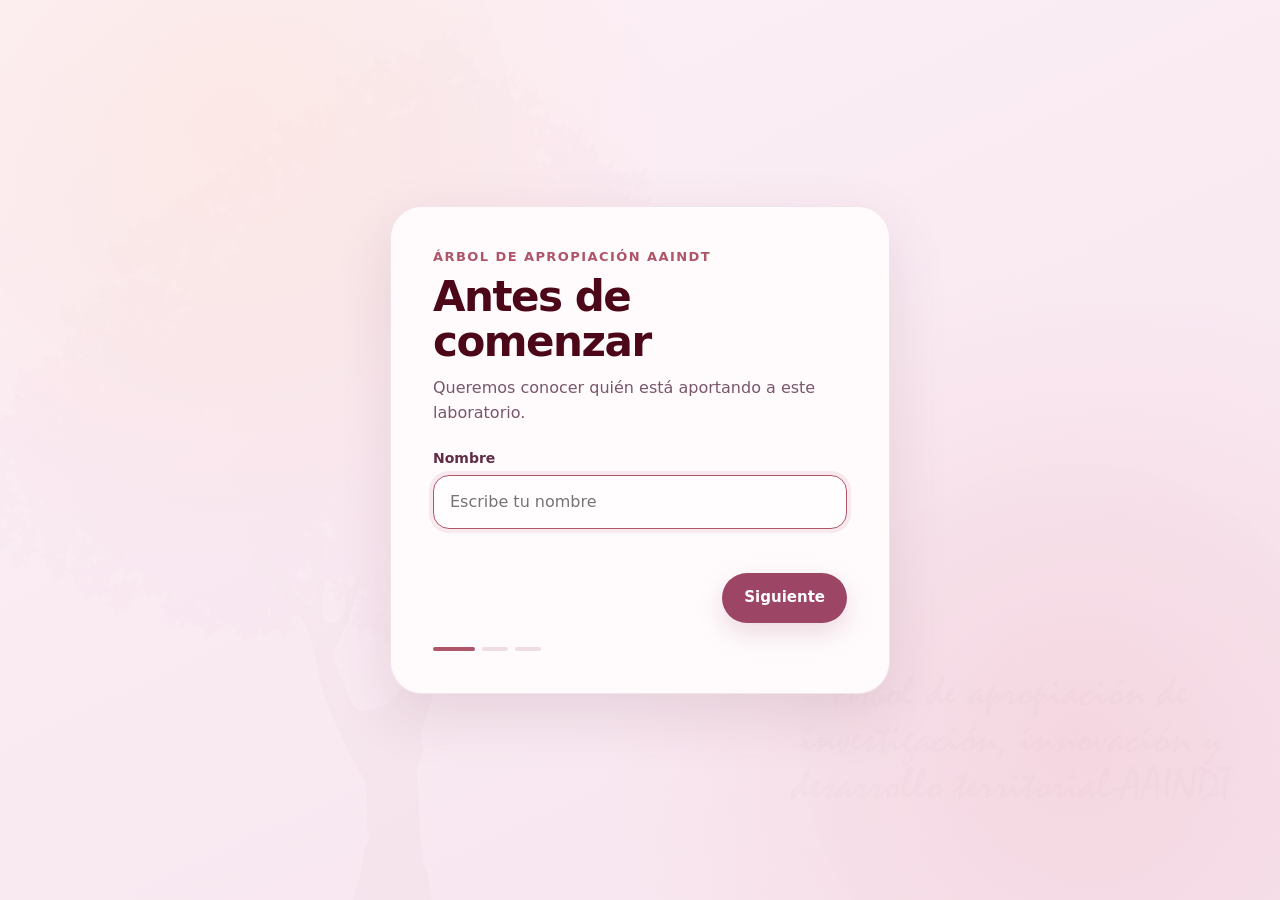
==== commit 8e9a8108: "Add files via upload" ====
--- a/index.html
+++ b/index.html
@@ -1,2604 +1,3352 @@
 <!doctype html>
 <html lang="es">
 <head>
-  <meta charset="utf-8" />
-  <meta name="viewport" content="width=device-width, initial-scale=1, viewport-fit=cover" />
-  <meta name="theme-color" content="#031a26" />
-  <meta name="color-scheme" content="dark" />
-  <meta name="description" content="Encuentro Zonal de Semilleros de Investigación - Zona Caribe" />
-  <title>Zona Caribe · Encuentro de Semilleros</title>
-  <!-- Hotfix V14: horario Food Gourmet + renovación de caché -->
-<link rel="preload" href="./assets/hero-campus.webp?v=9" as="image" type="image/webp" fetchpriority="high" />
-<link rel="preload" href="./assets/evento-titulo.png" as="image" type="image/png" fetchpriority="high" />
-  <link rel="stylesheet" href="./css/menu.css?v=9" />
-  <link rel="stylesheet" href="./css/agenda.css?v=11" />
-  <link rel="stylesheet" href="./css/servicios.css?v=9" />
-  <link rel="stylesheet" href="./css/evaluador.css?v=12" />
-  <script src="./js/menu.js?v=13" defer></script>
-  <script src="./js/agenda-data.js?v=11" defer></script>
-  <script src="./js/agenda.js?v=11" defer></script>
-  <script src="./js/evaluador-data.js?v=12" defer></script>
-  <script src="./js/evaluador.js?v=12" defer></script>
-
-  <style>
-    :root{
-      --text:#fff;
-      --muted:rgba(255,255,255,.70);
-      --accent:#76d8ef;
-      --accent-2:#2aa9d7;
-      --deep:#031a26;
-
-      /* Paleta tomada de la identidad visual del encuentro */
-      --event-blue:#1677c4;
-      --event-green:#28a10f;
-      --event-orange:#d2510e;
-      --event-magenta:#b81180;
-
-      /* Se actualiza por JS para responder bien a barras móviles */
-      --vh:1vh;
-      --hero-focus-x:57%;
-      --hero-focus-y:48%;
-      --mobile-image-height:191.304%;
-      --mobile-image-left:-62.189%;
-      --mobile-image-top:-37.643%;
-      --safe-top:env(safe-area-inset-top,0px);
-      --safe-bottom:env(safe-area-inset-bottom,0px);
-      --safe-left:env(safe-area-inset-left,0px);
-      --safe-right:env(safe-area-inset-right,0px);
-    }
-
-    *{box-sizing:border-box}
-
-    html,body{
-      margin:0;
-      min-height:100%;
-      background:#071018;
-      font-family:Arial,Helvetica,sans-serif;
-      -webkit-text-size-adjust:100%;
-      text-size-adjust:100%;
-    }
-
-    body{
-      overflow:hidden;
-      -webkit-font-smoothing:antialiased;
-      -moz-osx-font-smoothing:grayscale;
-    }
-
-    .app-shell{
-      width:100%;
-      min-height:100svh;
-    }
-
-    .hero{
-      position:relative;
-      width:100%;
-      min-height:100svh;
-      height:calc(var(--vh, 1vh) * 100);
-      max-height:100dvh;
-      overflow:hidden;
-      background:#0b1620;
-      isolation:isolate;
-    }
-
-    /*
-      FOTO DE FONDO RESPONSIVE
-      ------------------------
-      En móvil vertical replica el encuadre indicado de 402 x 874:
-      1048 x 887, left:-409px, top:0.
-      En tablet/escritorio deja de forzar ese zoom y pasa a cover para revelar
-      más fotografía sin deformarla ni perder el punto de interés.
-    */
-    .hero__image{
-      position:absolute;
-      inset:0;
-      z-index:-10;
-      width:100%;
-      height:100%;
-      max-width:none;
-      object-fit:cover;
-      object-position:var(--hero-focus-x) var(--hero-focus-y);
-      transform:none;
-      user-select:none;
-      pointer-events:none;
-    }
-
-    @media (max-width:649px) and (orientation:portrait){
-      .hero__image{
-        inset:auto;
-        top:var(--mobile-image-top);
-        left:var(--mobile-image-left);
-        width:auto;
-        height:var(--mobile-image-height);
-        max-width:none;
-        object-fit:fill;
-        object-position:left top;
-        transform:none;
-        transform-origin:0 0;
-      }
-    }
-
-    .hero__shade{
-      position:absolute;
-      inset:0;
-      z-index:-9;
-      pointer-events:none;
-      background:
-        linear-gradient(
-          180deg,
-          rgba(2,9,15,.02) 0%,
-          rgba(2,9,15,0) 42%,
-          rgba(2,9,15,.08) 57%,
-          rgba(2,9,15,.44) 73%,
-          rgba(2,9,15,.76) 88%,
-          rgba(2,9,15,.94) 100%
-        );
-    }
-
-    .hero__ambient{
-      position:absolute;
-      inset:0;
-      z-index:-8;
-      pointer-events:none;
-      background:
-        radial-gradient(58% 30% at 50% 108%, rgba(0,114,167,.32), transparent 72%),
-        radial-gradient(34% 20% at 8% 74%, rgba(57,215,235,.10), transparent 76%),
-        radial-gradient(30% 18% at 94% 72%, rgba(57,215,235,.08), transparent 78%);
-      box-shadow:
-        inset 0 0 110px rgba(0,0,0,.18),
-        inset 0 -110px 120px rgba(0,18,42,.18);
-      animation:ambientBreath 8s ease-in-out infinite alternate;
-    }
-
-    .hero__glow{
-      position:absolute;
-      left:7%;
-      right:7%;
-      bottom:9%;
-      height:120px;
-      z-index:-7;
-      pointer-events:none;
-      border-radius:50%;
-      background:
-        radial-gradient(ellipse at center,rgba(30,174,226,.18) 0%, rgba(30,174,226,.06) 44%, transparent 74%);
-      filter:blur(24px);
-      animation:glowBreath 5.8s ease-in-out infinite alternate;
-    }
-
-    .hero__light-rings,
-    .hero__particles,
-    .hero__orbs,
-    .hero__dust{
-      position:absolute;
-      inset:0;
-      pointer-events:none;
-      overflow:hidden;
-    }
-
-    .hero__light-rings{ z-index:-6; }
-    .hero__particles{ z-index:-5; }
-    .hero__orbs{ z-index:-4; }
-    .hero__dust{ z-index:-3; }
-
-    .hero__light-rings span{
-      position:absolute;
-      display:block;
-      border-radius:999px;
-      border:1px solid rgba(118,216,239,.18);
-      filter:blur(.2px);
-      opacity:.55;
-      animation:ringFloat 9s ease-in-out infinite;
-    }
-
-    .hero__light-rings span:nth-child(1){left:6%; bottom:12%; width:48px; height:48px; animation-delay:0s;}
-    .hero__light-rings span:nth-child(2){left:18%; bottom:9%; width:24px; height:24px; animation-delay:1.5s;}
-    .hero__light-rings span:nth-child(3){left:30%; bottom:15%; width:36px; height:36px; animation-delay:3s;}
-    .hero__light-rings span:nth-child(4){left:48%; bottom:8%; width:58px; height:58px; animation-delay:2.2s;}
-    .hero__light-rings span:nth-child(5){left:70%; bottom:13%; width:30px; height:30px; animation-delay:4.1s;}
-    .hero__light-rings span:nth-child(6){left:84%; bottom:10%; width:42px; height:42px; animation-delay:5.2s;}
-
-    .hero__particles span,
-    .hero__dust span{
-      position:absolute;
-      display:block;
-      border-radius:50%;
-      opacity:0;
-    }
-
-    .hero__particles span{
-      width:4px;
-      height:4px;
-      background:rgba(118,216,239,.82);
-      box-shadow:0 0 10px rgba(118,216,239,.35);
-      animation:floatParticle 11s linear infinite;
-    }
-
-    .hero__particles span:nth-child(1){left:8%; bottom:12%; animation-delay:0s}
-    .hero__particles span:nth-child(2){left:15%; bottom:7%; width:3px;height:3px; animation-delay:1.3s}
-    .hero__particles span:nth-child(3){left:23%; bottom:14%; width:5px;height:5px; animation-delay:4.4s}
-    .hero__particles span:nth-child(4){left:31%; bottom:10%; animation-delay:2.1s}
-    .hero__particles span:nth-child(5){left:40%; bottom:18%; width:3px;height:3px; animation-delay:6s}
-    .hero__particles span:nth-child(6){left:49%; bottom:8%; width:5px;height:5px; animation-delay:3.3s}
-    .hero__particles span:nth-child(7){left:58%; bottom:14%; animation-delay:7.4s}
-    .hero__particles span:nth-child(8){left:67%; bottom:9%; width:3px;height:3px; animation-delay:5.1s}
-    .hero__particles span:nth-child(9){left:75%; bottom:16%; width:5px;height:5px; animation-delay:8.2s}
-    .hero__particles span:nth-child(10){left:83%; bottom:8%; animation-delay:1.8s}
-    .hero__particles span:nth-child(11){left:90%; bottom:13%; width:3px;height:3px; animation-delay:6.3s}
-    .hero__particles span:nth-child(12){left:95%; bottom:7%; animation-delay:9.1s}
-
-    .hero__orbs span{
-      position:absolute;
-      display:block;
-      width:26px;
-      height:26px;
-      border-radius:50%;
-      background:radial-gradient(circle at 35% 35%, rgba(188,245,255,.55), rgba(80,183,231,.12) 45%, rgba(80,183,231,0) 72%);
-      filter:blur(4px);
-      mix-blend-mode:screen;
-      opacity:.38;
-      animation:orbDrift 12s ease-in-out infinite;
-    }
-
-    .hero__orbs span:nth-child(1){left:4%; bottom:6%; animation-delay:0s}
-    .hero__orbs span:nth-child(2){left:26%; bottom:5%; width:18px; height:18px; animation-delay:2.1s}
-    .hero__orbs span:nth-child(3){left:46%; bottom:3%; width:34px; height:34px; animation-delay:3.8s}
-    .hero__orbs span:nth-child(4){left:66%; bottom:6%; width:20px; height:20px; animation-delay:5s}
-    .hero__orbs span:nth-child(5){left:84%; bottom:4%; width:30px; height:30px; animation-delay:1.1s}
-
-    .hero__dust span{
-      width:2px;
-      height:2px;
-      background:rgba(255,255,255,.72);
-      box-shadow:0 0 7px rgba(255,255,255,.35);
-      animation:dustRise 14s linear infinite;
-    }
-
-    .hero__dust span:nth-child(1){left:12%; bottom:4%; animation-delay:-1s}
-    .hero__dust span:nth-child(2){left:21%; bottom:2%; animation-delay:-5s}
-    .hero__dust span:nth-child(3){left:34%; bottom:6%; animation-delay:-7s}
-    .hero__dust span:nth-child(4){left:43%; bottom:3%; animation-delay:-3s}
-    .hero__dust span:nth-child(5){left:55%; bottom:5%; animation-delay:-9s}
-    .hero__dust span:nth-child(6){left:64%; bottom:2%; animation-delay:-2s}
-    .hero__dust span:nth-child(7){left:73%; bottom:4%; animation-delay:-10s}
-    .hero__dust span:nth-child(8){left:87%; bottom:6%; animation-delay:-4s}
-
-    /*
-      Campo de destellos de cuatro colores.
-      Inspirado en la lógica del código de referencia: muchos elementos pequeños,
-      delays distintos, transformaciones y luz difusa; todo nace en la zona inferior.
-    */
-    .hero__color-field{
-      position:absolute;
-      left:0;
-      right:0;
-      bottom:0;
-      z-index:2;
-      height:42%;
-      overflow:hidden;
-      pointer-events:none;
-      -webkit-mask-image:linear-gradient(to top,#000 0%,#000 62%,transparent 100%);
-      mask-image:linear-gradient(to top,#000 0%,#000 62%,transparent 100%);
-    }
-
-    .hero__color-field::before{
-      content:"";
-      position:absolute;
-      left:-12%;
-      right:-12%;
-      bottom:-14%;
-      height:58%;
-      background:
-        radial-gradient(28% 78% at 14% 100%,rgba(22,119,196,.23),transparent 74%),
-        radial-gradient(28% 78% at 38% 100%,rgba(40,161,15,.16),transparent 74%),
-        radial-gradient(28% 78% at 64% 100%,rgba(210,81,14,.18),transparent 74%),
-        radial-gradient(28% 78% at 88% 100%,rgba(184,17,128,.21),transparent 74%);
-      filter:blur(24px);
-      animation:colorAura 7s ease-in-out infinite alternate;
-    }
-
-    .color-particle{
-      --x:50%;
-      --size:4px;
-      --rise:160px;
-      --drift:18px;
-      --dur:8s;
-      --delay:0s;
-      --color:var(--event-blue);
-      position:absolute;
-      left:var(--x);
-      bottom:-16px;
-      width:var(--size);
-      height:var(--size);
-      border-radius:50%;
-      background:var(--color);
-      box-shadow:
-        0 0 calc(var(--size) * 2.2) color-mix(in srgb,var(--color) 75%,transparent),
-        0 0 calc(var(--size) * 5) color-mix(in srgb,var(--color) 34%,transparent);
-      opacity:0;
-      will-change:transform,opacity;
-      animation:colorParticleRise var(--dur) cubic-bezier(.24,.64,.36,1) var(--delay) infinite;
-    }
-
-    @supports not (color:color-mix(in srgb,red,blue)){
-      .color-particle{box-shadow:0 0 10px rgba(118,216,239,.35)}
-    }
-
-    .color-orb{
-      --x:50%;
-      --size:22px;
-      --dur:10s;
-      --delay:0s;
-      --color:var(--event-blue);
-      position:absolute;
-      left:var(--x);
-      bottom:2%;
-      width:var(--size);
-      height:var(--size);
-      border-radius:50%;
-      background:radial-gradient(circle at 36% 35%,rgba(255,255,255,.72),var(--color) 25%,transparent 73%);
-      filter:blur(3.4px);
-      mix-blend-mode:screen;
-      opacity:0;
-      will-change:transform,opacity;
-      animation:colorOrbFloat var(--dur) ease-in-out var(--delay) infinite;
-    }
-
-    .color-thread{
-      --x:50%;
-      --h:80px;
-      --dur:8s;
-      --delay:0s;
-      --color:var(--event-blue);
-      position:absolute;
-      left:var(--x);
-      bottom:-32px;
-      width:1.5px;
-      height:var(--h);
-      border-radius:99px;
-      background:linear-gradient(to top,transparent,var(--color),transparent);
-      box-shadow:0 0 10px color-mix(in srgb,var(--color) 32%,transparent);
-      opacity:0;
-      animation:colorThreadRise var(--dur) linear var(--delay) infinite;
-      will-change:transform,opacity;
-    }
-
-    .hero__menu{
-      position:absolute;
-      top:max(21px,calc(var(--safe-top) + 8px));
-      left:max(20px,calc(var(--safe-left) + 16px));
-      z-index:20;
-      width:46px;
-      height:42px;
-      padding:5px 3px;
-      border:0;
-      background:transparent;
-      cursor:pointer;
-      display:flex;
-      flex-direction:column;
-      justify-content:center;
-      gap:7px;
-      -webkit-tap-highlight-color:transparent;
-      animation:menuReveal .8s cubic-bezier(.16,1,.3,1) .12s both;
-    }
-
-    .hero__menu span{
-      display:block;
-      width:38px;
-      height:4px;
-      border-radius:99px;
-      background:linear-gradient(90deg,#7fc7df,#b5edf6);
-      border:1px solid rgba(0,0,0,.78);
-      box-shadow:0 2px 9px rgba(0,0,0,.20),0 0 10px rgba(118,216,239,.10);
-    }
-
-    .hero__branding{
-      position:absolute;
-      top:max(20px,calc(var(--safe-top) + 8px));
-      right:max(18px,calc(var(--safe-right) + 14px));
-      z-index:10;
-      width:min(38vw,178px);
-      margin:0;
-      animation:brandReveal .95s cubic-bezier(.16,1,.3,1) .08s both;
-    }
-
-    .hero__branding-shell{
-      width:100%;
-      padding:7px 8px;
-      border-radius:16px;
-      background:linear-gradient(180deg,rgba(255,255,255,.92),rgba(255,255,255,.80));
-      border:1px solid rgba(255,255,255,.58);
-      box-shadow:
-        0 13px 32px rgba(0,0,0,.18),
-        inset 0 1px 0 rgba(255,255,255,.80);
-      backdrop-filter:none;
-      -webkit-backdrop-filter:none;
-    }
-
-    .hero__event-mark{
-      display:block;
-      width:100%;
-      height:auto;
-      object-fit:contain;
-    }
-
-    .hero__content{
-      position:absolute;
-      left:0;
-      right:0;
-      bottom:max(25px,calc(var(--safe-bottom) + 18px));
-      z-index:5;
-      width:100%;
-      padding:0 clamp(23px,6vw,48px);
-    }
-
-    .hero__copy-card{
-      position:relative;
-      width:min(100%,560px);
-      margin:0 auto;
-      opacity:0;
-      transform:translateY(22px);
-      animation:reveal 1s cubic-bezier(.16,1,.3,1) .18s forwards;
-    }
-
-    .hero__copy-card::before{
-      content:"";
-      position:absolute;
-      inset:-18px -16px -18px;
-      z-index:-1;
-      border-radius:34px;
-      background:
-        linear-gradient(180deg,rgba(255,255,255,.018),rgba(255,255,255,0)),
-        radial-gradient(90% 80% at 50% 100%,rgba(1,39,83,.22),transparent 72%);
-      filter:blur(12px);
-      pointer-events:none;
-    }
-
-    .hero__phrase{
-      position:relative;
-      margin:0 0 20px;
-      color:#fff;
-      font-family:"Noteworthy","Segoe Print","Bradley Hand","Trebuchet MS",sans-serif;
-      font-size:clamp(1.55rem,5.8vw,2.55rem);
-      font-weight:600;
-      font-style:normal;
-      line-height:1.16;
-      letter-spacing:.005em;
-      text-wrap:balance;
-      text-shadow:
-        0 4px 18px rgba(0,0,0,.58),
-        0 10px 32px rgba(0,0,0,.20);
-    }
-
-    .hero__phrase::after{
-      content:"";
-      display:block;
-      width:48px;
-      height:2px;
-      margin-top:14px;
-      border-radius:99px;
-      background:linear-gradient(90deg,var(--accent),rgba(118,216,239,0));
-      box-shadow:0 0 10px rgba(118,216,239,.16);
-    }
-
-    .countdown{
-      position:relative;
-      width:100%;
-      color:#fff;
-      padding:13px 0 0;
-    }
-
-    .countdown::after{
-      content:"";
-      position:absolute;
-      left:10%;
-      right:10%;
-      bottom:-9px;
-      height:18px;
-      border-radius:50%;
-      background:radial-gradient(ellipse at center,rgba(46,186,231,.16),transparent 70%);
-      filter:blur(13px);
-      pointer-events:none;
-    }
-
-    .countdown__eyebrow{
-      margin:0 0 4px;
-      font-size:.63rem;
-      font-weight:800;
-      letter-spacing:.16em;
-      text-transform:uppercase;
-      color:rgba(255,255,255,.84);
-    }
-
-    .countdown__intro{
-      margin:0 0 11px;
-      color:rgba(255,255,255,.76);
-      font-size:.72rem;
-    }
-
-    .countdown__grid{
-      display:grid;
-      grid-template-columns:1fr auto 1fr auto 1fr auto 1fr;
-      align-items:start;
-      padding:14px 0 2px;
-      border-top:1px solid rgba(255,255,255,.25);
-      position:relative;
-    }
-
-    .countdown__grid::before{
-      content:"";
-      position:absolute;
-      top:-1px;
-      left:0;
-      width:34%;
-      height:1px;
-      background:linear-gradient(90deg,var(--accent),transparent);
-      box-shadow:0 0 8px rgba(118,216,239,.20);
-    }
-
-    .countdown__item{
-      display:flex;
-      flex-direction:column;
-      align-items:center;
-      min-width:0;
-    }
-
-    .countdown__value{
-      color:#fff;
-      font-size:clamp(1.8rem,7.7vw,2.7rem);
-      font-weight:300;
-      line-height:1;
-      letter-spacing:-.055em;
-      font-variant-numeric:tabular-nums;
-      text-shadow:0 3px 12px rgba(0,0,0,.30);
-      transition:transform .18s ease,text-shadow .18s ease;
-    }
-
-    .countdown__value.tick{
-      transform:translateY(-2px) scale(1.035);
-      text-shadow:0 0 16px rgba(118,216,239,.22),0 3px 12px rgba(0,0,0,.30);
-    }
-
-    .countdown__label{
-      margin-top:7px;
-      color:rgba(255,255,255,.66);
-      font-size:.55rem;
-      font-weight:700;
-      letter-spacing:.10em;
-      text-transform:uppercase;
-    }
-
-    .countdown__separator{
-      padding-top:2px;
-      color:var(--accent);
-      font-size:1.35rem;
-      opacity:.88;
-      text-shadow:0 0 10px rgba(118,216,239,.20);
-      animation:separatorPulse 2.4s ease-in-out infinite;
-    }
-
-    .countdown__meta,
-    .countdown__status{
-      margin:8px 0 0;
-      min-height:1em;
-      color:rgba(255,255,255,.64);
-      font-size:.62rem;
-    }
-
-    .countdown__status{ color:#dffcff; }
-
-    @keyframes reveal{
-      to{opacity:1;transform:translateY(0)}
-    }
-
-    @keyframes brandReveal{
-      from{opacity:0;transform:translateY(-12px) scale(.97)}
-      to{opacity:1;transform:translateY(0) scale(1)}
-    }
-
-    @keyframes menuReveal{
-      from{opacity:0;transform:translateX(-10px)}
-      to{opacity:1;transform:translateX(0)}
-    }
-
-    @keyframes ambientBreath{
-      0%{opacity:.78;transform:scale(1)}
-      100%{opacity:1;transform:scale(1.025)}
-    }
-
-    @keyframes glowBreath{
-      0%{opacity:.42;transform:scaleX(.92)}
-      100%{opacity:.78;transform:scaleX(1.05)}
-    }
-
-    @keyframes ringFloat{
-      0%,100%{transform:translateY(0) scale(.9); opacity:.16}
-      50%{transform:translateY(-10px) scale(1.04); opacity:.45}
-    }
-
-    @keyframes floatParticle{
-      0%{opacity:0;transform:translate3d(0,0,0) scale(.85)}
-      14%{opacity:.42}
-      100%{opacity:0;transform:translate3d(-8px,-120px,0) scale(1.16)}
-    }
-
-    @keyframes orbDrift{
-      0%,100%{transform:translate3d(0,0,0) scale(.9); opacity:.18}
-      50%{transform:translate3d(-10px,-18px,0) scale(1.08); opacity:.48}
-    }
-
-    @keyframes dustRise{
-      0%{opacity:0;transform:translate3d(0,0,0)}
-      12%{opacity:.58}
-      100%{opacity:0;transform:translate3d(4px,-90px,0)}
-    }
-
-    @keyframes separatorPulse{
-      0%,100%{opacity:.48}
-      50%{opacity:.95}
-    }
-
-    @keyframes colorAura{
-      0%{transform:translate3d(-1.5%,5px,0) scale(.98);opacity:.70}
-      100%{transform:translate3d(1.5%,-6px,0) scale(1.035);opacity:1}
-    }
-
-    @keyframes colorParticleRise{
-      0%{opacity:0;transform:translate3d(0,20px,0) scale(.55)}
-      11%{opacity:.92}
-      40%{opacity:.75;transform:translate3d(calc(var(--drift) * .38),calc(var(--rise) * -.42),0) scale(1)}
-      72%{opacity:.46;transform:translate3d(calc(var(--drift) * -.28),calc(var(--rise) * -.76),0) scale(.9)}
-      100%{opacity:0;transform:translate3d(var(--drift),calc(var(--rise) * -1),0) scale(.42)}
-    }
-
-    @keyframes colorOrbFloat{
-      0%{opacity:0;transform:translate3d(0,18px,0) scale(.72)}
-      18%{opacity:.42}
-      52%{opacity:.58;transform:translate3d(-10px,-62px,0) scale(1.04)}
-      100%{opacity:0;transform:translate3d(12px,-128px,0) scale(.76)}
-    }
-
-    @keyframes colorThreadRise{
-      0%{opacity:0;transform:translate3d(0,18px,0) scaleY(.78)}
-      18%{opacity:.45}
-      74%{opacity:.30}
-      100%{opacity:0;transform:translate3d(0,-175px,0) scaleY(1.20)}
-    }
-
-    @media (min-width:700px){
-      :root{--hero-focus-x:30%;--hero-focus-y:49.3%;}
-      .hero__content{padding-left:clamp(32px,7vw,88px);padding-right:clamp(32px,7vw,88px)}
-    }
-
-    @media (min-width:1100px){
-      :root{--hero-focus-x:58.2%;--hero-focus-y:49.5%;}
-      .hero__branding{width:min(20vw,220px)}
-      .hero__content{max-width:760px;margin-left:auto;margin-right:auto}
-    }
-
-    @media (min-aspect-ratio:16/10) and (min-width:900px){
-      :root{--hero-focus-x:58.2%;--hero-focus-y:49.5%;}
-    }
-
-    @media (max-width:480px){
-      .hero__branding{
-        width:148px;
-        top:max(14px,calc(var(--safe-top) + 5px));
-        right:max(14px,calc(var(--safe-right) + 10px));
-      }
-
-      .hero__branding-shell{padding:6px; border-radius:13px;}
-
-      .hero__content{
-        padding-left:max(22px,calc(var(--safe-left) + 18px));
-        padding-right:max(22px,calc(var(--safe-right) + 18px));
-      }
-
-      .hero__phrase{ max-width:350px; }
-    }
-
-    @media (max-width:370px){
-      .hero__branding{width:132px}
-      .countdown__value{font-size:1.7rem}
-      .countdown__separator{font-size:1.15rem}
-    }
-
-    @media (max-height:690px){
-      .hero__content{bottom:max(18px,calc(var(--safe-bottom) + 12px))}
-      .hero__phrase{margin-bottom:12px;font-size:1.55rem}
-      .countdown__grid{padding-top:10px}
-    }
-
-    @media (prefers-reduced-motion:reduce){
-      *,*::before,*::after{
-        animation-duration:.001ms!important;
-        animation-iteration-count:1!important;
-        transition-duration:.001ms!important;
-      }
-    }
-
-
-    /* ==========================================================
-       RENDIMIENTO: solo anima lo que el usuario está viendo.
-       ========================================================== */
-    html.is-page-hidden *,
-    html.is-page-hidden *::before,
-    html.is-page-hidden *::after{animation-play-state:paused!important}
-
-    body.zc-agenda-open .hero__ambient,
-    body.zc-agenda-open .hero__glow,
-    body.zc-agenda-open .hero__light-rings span,
-    body.zc-agenda-open .hero__particles span,
-    body.zc-agenda-open .hero__orbs span,
-    body.zc-agenda-open .hero__dust span,
-    body.zc-agenda-open .color-particle,
-    body.zc-agenda-open .color-orb,
-    body.zc-agenda-open .color-thread,
-    body.zc-services-open .hero__ambient,
-    body.zc-services-open .hero__glow,
-    body.zc-services-open .hero__light-rings span,
-    body.zc-services-open .hero__particles span,
-    body.zc-services-open .hero__orbs span,
-    body.zc-services-open .hero__dust span,
-    body.zc-services-open .color-particle,
-    body.zc-services-open .color-orb,
-    body.zc-services-open .color-thread,
-    body.zc-evaluator-open .hero__ambient,
-    body.zc-evaluator-open .hero__glow,
-    body.zc-evaluator-open .hero__light-rings span,
-    body.zc-evaluator-open .hero__particles span,
-    body.zc-evaluator-open .hero__orbs span,
-    body.zc-evaluator-open .hero__dust span,
-    body.zc-evaluator-open .color-particle,
-    body.zc-evaluator-open .color-orb,
-    body.zc-evaluator-open .color-thread,
-    body.zc-menu-lock .hero__ambient,
-    body.zc-menu-lock .hero__glow,
-    body.zc-menu-lock .hero__light-rings span,
-    body.zc-menu-lock .hero__particles span,
-    body.zc-menu-lock .hero__orbs span,
-    body.zc-menu-lock .hero__dust span,
-    body.zc-menu-lock .color-particle,
-    body.zc-menu-lock .color-orb,
-    body.zc-menu-lock .color-thread{animation-play-state:paused!important}
-
-    .agenda-module,.services-module,.evaluator-module,.zc-menu{contain:layout paint style}
-
-  </style>
+<meta charset="utf-8">
+<meta name="viewport" content="width=device-width, initial-scale=1, viewport-fit=cover">
+<meta name="theme-color" content="#ffffff">
+<title>Árbol de apropiación AAINDT</title>
+
+<script>
+try{
+  if(localStorage.getItem('aaindt_has_submitted_v3') === '1'){
+    document.documentElement.classList.add('aaindt-returning');
+  }
+}catch(e){}
+</script>
+
+<style>
+  *{box-sizing:border-box}
+  html,body{margin:0;width:100%;min-height:100%;background:#fff}
+  body{min-height:100vh;min-height:100dvh;overflow:hidden}
+  :root{--title-color:#060505}
+  .svg-defs{position:absolute;width:0;height:0;overflow:hidden}
+  .screen{
+    --sky-top:#ffffff;--sky-bottom:#ffffff;--sun:#f6efec;--sun-glow:#ffffff;--cloud:#ffffff;
+    --hill-back:#f2eff2;--hill-mid:#eee9ee;--hill-front:#ebe6eb;--wind:#c7bdc5;
+    --scene-alpha:.05;--sun-alpha:.03;--cloud-alpha:.06;--wind-alpha:.015;--grain:0;
+    position:relative;width:100vw;height:100vh;height:100dvh;overflow:hidden;isolation:isolate;
+    background:var(--sky-bottom);transition:background-color 1.5s cubic-bezier(.22,.61,.36,1)
+  }
+  .screen::after{content:"";position:absolute;inset:0;z-index:1;pointer-events:none;opacity:var(--grain);
+    background-image:radial-gradient(circle,rgba(111,72,98,.28) 0 .5px,transparent .68px),radial-gradient(circle,rgba(171,126,150,.15) 0 .38px,transparent .58px);
+    background-size:11px 11px,15px 15px;background-position:0 0,5px 7px;transition:opacity 1.5s ease}
+  .background-scene{position:absolute;inset:0;width:100%;height:100%;z-index:0;pointer-events:none}
+  .sky-stop-top,.sky-stop-bottom,.scene-fill,.scene-stroke{transition:stop-color 1.55s ease,fill 1.55s ease,stroke 1.55s ease,opacity 1.55s ease}
+  .sky-stop-top{stop-color:var(--sky-top)}.sky-stop-bottom{stop-color:var(--sky-bottom)}
+  .sun-core{fill:var(--sun);opacity:var(--sun-alpha)}.sun-glow{fill:var(--sun-glow);opacity:calc(var(--sun-alpha)*.38)}
+  .cloud-shape{fill:var(--cloud);opacity:var(--cloud-alpha)}
+  .hill-back{fill:var(--hill-back);opacity:calc(.15 + var(--scene-alpha))}
+  .hill-mid{fill:var(--hill-mid);opacity:calc(.20 + var(--scene-alpha))}
+  .hill-front{fill:var(--hill-front);opacity:calc(.25 + var(--scene-alpha))}
+  .wind-line{fill:none;stroke:var(--wind);stroke-width:3;stroke-linecap:round;opacity:var(--wind-alpha)}
+  .sun-group{transform-box:fill-box;transform-origin:center;animation:sunFloat 14s ease-in-out infinite alternate}
+  .cloud-a{animation:cloudDriftA 21s ease-in-out infinite alternate}.cloud-b{animation:cloudDriftB 27s ease-in-out infinite alternate}.cloud-c{animation:cloudDriftC 31s ease-in-out infinite alternate}
+  .wind-a{animation:windDrift 12s ease-in-out infinite alternate}.wind-b{animation:windDrift 16s ease-in-out -5s infinite alternate}
+  @keyframes sunFloat{to{transform:translate3d(0,-8px,0)}}@keyframes cloudDriftA{to{transform:translate3d(30px,2px,0)}}@keyframes cloudDriftB{to{transform:translate3d(-36px,-2px,0)}}@keyframes cloudDriftC{to{transform:translate3d(25px,3px,0)}}@keyframes windDrift{to{transform:translate3d(20px,-2px,0);opacity:.72}}
+
+  .portrait,.landscape{position:absolute;inset:0;z-index:2}
+  .portrait{display:block;overflow:hidden}
+  /* EXACTAMENTE la composición 402×874 del SVG que enviaste.
+     El dibujo NO se recolorea ni se reposiciona internamente. */
+  .portrait-art{position:absolute;left:0;bottom:0;height:100vh;height:100dvh;width:auto;max-width:none;overflow:visible!important;display:block}
+
+  .landscape{display:none;grid-template-columns:minmax(0,1.22fr) minmax(280px,.78fr)}
+  .landscape-tree-box{position:relative;min-width:0;min-height:0;overflow:hidden}
+  .landscape-tree{position:absolute;left:50%;bottom:clamp(-44px,-3.6dvh,-18px);transform:translateX(-50%);display:block;width:auto;height:calc(100dvh + 1px);max-width:none;overflow:visible}
+  .landscape-title-box{min-width:0;display:flex;align-items:flex-end;justify-content:center;padding:0 clamp(22px,3vw,56px) clamp(72px,10vh,120px) 0}
+  .landscape-title{display:block;width:min(100%,700px);height:auto}
+  .landscape-title path{fill:#060505}
+
+  @media (orientation:landscape){.portrait{display:none}.landscape{display:grid}}
+  @media (orientation:landscape) and (max-height:520px){.landscape{grid-template-columns:1.16fr .84fr}.landscape-tree{height:calc(100dvh + 1px);bottom:clamp(-34px,-4dvh,-14px)}.landscape-title-box{padding:0 16px 20px 0}.landscape-title{width:min(100%,430px)}}
+
+  @media (max-width:519px){.context-medium,.context-large{display:none}.background-scene{transform:scale(1.035);transform-origin:center bottom}.hill-back{opacity:.27!important}.hill-mid{opacity:.31!important}.hill-front{opacity:.35!important}.wind-a,.wind-b{opacity:.42}}
+  @media (min-width:520px) and (max-width:899px){.context-large{display:none}}
+
+  @media (prefers-reduced-motion:reduce){.sun-group,.cloud-a,.cloud-b,.cloud-c,.wind-a,.wind-b{animation:none!important}.screen,.scene-fill,.scene-stroke,.sky-stop-top,.sky-stop-bottom{transition:none!important}}
+
+  /* =========================================================
+     FLORES INTELIGENTES — 700 interacciones / alto rendimiento
+     - Las flores se revelan una por una.
+     - Su tamaño baja suavemente con la densidad.
+     - Solo 24 grupos tienen movimiento continuo.
+     - Sin blur, drop-shadow ni filtros por flor.
+     ========================================================= */
+  .aaindt-population-instance,.aaindt-depth-static,.aaindt-interaction-layer{pointer-events:none}
+  .aaindt-depth-static{
+    opacity:var(--aaindt-depth-opacity,.12);
+    transition:opacity .8s ease;
+  }
+  .aaindt-flower-item{
+    opacity:0;
+    stroke:currentColor;
+    stroke-width:.30;
+    stroke-opacity:0;
+    stroke-linejoin:round;
+    paint-order:stroke fill;
+    transition:opacity .46s cubic-bezier(.22,.61,.36,1),stroke-opacity .72s ease;
+  }
+  .aaindt-flower-item.is-visible{
+    opacity:var(--final-opacity,.985);
+    stroke-opacity:.16;
+  }
+  .aaindt-motion{
+    transform-box:fill-box;
+    transform-origin:center;
+    animation:aaindtMicroSway var(--speed,9s) ease-in-out var(--delay,0s) infinite alternate;
+  }
+  @keyframes aaindtMicroSway{
+    0%{transform:translate3d(0,0,0) rotate(0deg)}
+    50%{transform:translate3d(var(--x1,.24px),var(--y1,-.32px),0) rotate(var(--r1,.35deg))}
+    100%{transform:translate3d(var(--x2,-.22px),var(--y2,.22px),0) rotate(var(--r2,-.28deg))}
+  }
+  .aaindt-motion-0{--x1:-0.15px;--y1:0.01px;--x2:-0.37px;--y2:0.37px;--r1:0.35deg;--r2:0.48deg;--speed:8.85s;--delay:-1.77s}
+  .aaindt-motion-1{--x1:-0.37px;--y1:-0.31px;--x2:-0.36px;--y2:0.19px;--r1:-0.15deg;--r2:0.30deg;--speed:10.84s;--delay:-3.79s}
+  .aaindt-motion-2{--x1:-0.28px;--y1:-0.20px;--x2:-0.36px;--y2:0.16px;--r1:-0.34deg;--r2:-0.34deg;--speed:11.35s;--delay:-4.96s}
+  .aaindt-motion-3{--x1:0.37px;--y1:0.29px;--x2:0.12px;--y2:-0.09px;--r1:-0.39deg;--r2:-0.24deg;--speed:10.75s;--delay:-5.50s}
+  .aaindt-motion-4{--x1:-0.17px;--y1:-0.45px;--x2:-0.11px;--y2:-0.00px;--r1:-0.47deg;--r2:-0.24deg;--speed:8.98s;--delay:-3.74s}
+  .aaindt-motion-5{--x1:-0.01px;--y1:-0.03px;--x2:0.27px;--y2:-0.06px;--r1:-0.45deg;--r2:-0.19deg;--speed:8.66s;--delay:-4.99s}
+  .aaindt-motion-6{--x1:-0.02px;--y1:-0.22px;--x2:-0.31px;--y2:0.22px;--r1:0.14deg;--r2:0.12deg;--speed:10.61s;--delay:-9.07s}
+  .aaindt-motion-7{--x1:-0.39px;--y1:-0.32px;--x2:-0.02px;--y2:0.19px;--r1:0.00deg;--r2:0.00deg;--speed:9.03s;--delay:-2.20s}
+  .aaindt-motion-8{--x1:0.31px;--y1:0.29px;--x2:-0.00px;--y2:0.04px;--r1:-0.41deg;--r2:0.10deg;--speed:8.65s;--delay:-5.41s}
+  .aaindt-motion-9{--x1:-0.19px;--y1:-0.10px;--x2:0.28px;--y2:-0.05px;--r1:0.04deg;--r2:-0.17deg;--speed:9.74s;--delay:-8.45s}
+  .aaindt-motion-10{--x1:-0.01px;--y1:0.27px;--x2:-0.07px;--y2:0.04px;--r1:0.16deg;--r2:0.00deg;--speed:10.49s;--delay:-3.05s}
+  .aaindt-motion-11{--x1:-0.41px;--y1:-0.14px;--x2:-0.33px;--y2:-0.09px;--r1:0.11deg;--r2:0.18deg;--speed:11.44s;--delay:-7.76s}
+  .aaindt-motion-12{--x1:0.05px;--y1:-0.20px;--x2:-0.02px;--y2:-0.07px;--r1:-0.44deg;--r2:0.03deg;--speed:10.32s;--delay:-3.17s}
+  .aaindt-motion-13{--x1:0.20px;--y1:-0.06px;--x2:-0.14px;--y2:0.29px;--r1:-0.53deg;--r2:-0.22deg;--speed:9.08s;--delay:-6.11s}
+  .aaindt-motion-14{--x1:-0.21px;--y1:0.29px;--x2:-0.30px;--y2:0.03px;--r1:-0.03deg;--r2:0.23deg;--speed:8.82s;--delay:-1.43s}
+  .aaindt-motion-15{--x1:0.21px;--y1:0.14px;--x2:0.06px;--y2:0.32px;--r1:-0.12deg;--r2:-0.05deg;--speed:9.79s;--delay:-1.24s}
+  .aaindt-motion-16{--x1:0.28px;--y1:-0.41px;--x2:-0.32px;--y2:0.32px;--r1:-0.05deg;--r2:-0.34deg;--speed:11.35s;--delay:-2.15s}
+  .aaindt-motion-17{--x1:-0.04px;--y1:-0.45px;--x2:-0.27px;--y2:0.05px;--r1:0.22deg;--r2:-0.36deg;--speed:10.85s;--delay:-6.99s}
+  .aaindt-motion-18{--x1:0.15px;--y1:0.27px;--x2:-0.01px;--y2:-0.25px;--r1:-0.49deg;--r2:0.36deg;--speed:8.23s;--delay:-2.25s}
+  .aaindt-motion-19{--x1:0.13px;--y1:0.10px;--x2:0.19px;--y2:0.10px;--r1:-0.19deg;--r2:0.39deg;--speed:7.87s;--delay:-2.03s}
+  .aaindt-motion-20{--x1:0.41px;--y1:-0.32px;--x2:0.26px;--y2:0.13px;--r1:0.15deg;--r2:0.13deg;--speed:9.60s;--delay:-8.07s}
+  .aaindt-motion-21{--x1:-0.37px;--y1:-0.24px;--x2:0.21px;--y2:0.21px;--r1:0.16deg;--r2:0.18deg;--speed:8.97s;--delay:-5.39s}
+  .aaindt-motion-22{--x1:0.06px;--y1:0.16px;--x2:-0.21px;--y2:-0.07px;--r1:-0.20deg;--r2:-0.28deg;--speed:10.71s;--delay:-5.26s}
+  .aaindt-motion-23{--x1:-0.36px;--y1:0.22px;--x2:0.02px;--y2:0.27px;--r1:0.27deg;--r2:-0.10deg;--speed:9.08s;--delay:-4.99s}
+  @media (prefers-reduced-motion:reduce){
+    .aaindt-motion{animation:none!important}
+    .aaindt-flower-item{transition:none!important}
+  }
+  .aaindt-paused .aaindt-motion{animation-play-state:paused!important}
+
+
+  /* =========================================================
+     BIENVENIDA INICIAL — superposición completa, ligera y responsive
+     ========================================================= */
+  .aaindt-intro{
+    position:fixed;
+    inset:0;
+    z-index:9999;
+    display:grid;
+    place-items:center;
+    width:100%;
+    min-height:100vh;
+    min-height:100dvh;
+    padding:clamp(18px,4vw,42px);
+    overflow:auto;
+    background:
+      radial-gradient(circle at 18% 14%,rgba(253,221,201,.34),transparent 34%),
+      radial-gradient(circle at 84% 82%,rgba(235,177,189,.30),transparent 36%),
+      linear-gradient(155deg,rgba(252,240,246,.985),rgba(247,228,238,.985));
+    opacity:1;
+    visibility:visible;
+    transition:opacity .38s ease,visibility .38s ease;
+  }
+  .aaindt-intro.is-closing{opacity:0;visibility:hidden;pointer-events:none}
+  .aaindt-intro__card{
+    width:min(92vw,500px);
+    max-height:calc(100dvh - 36px);
+    overflow:auto;
+    padding:clamp(26px,5vw,42px);
+    border:1px solid rgba(157,69,100,.12);
+    border-radius:clamp(22px,4vw,32px);
+    background:rgba(255,252,253,.94);
+    box-shadow:0 20px 60px rgba(92,42,65,.12);
+    backdrop-filter:blur(12px);
+    -webkit-backdrop-filter:blur(12px);
+  }
+  .aaindt-intro__eyebrow{
+    margin:0 0 10px;
+    color:#AF5569;
+    font:700 clamp(11px,2.5vw,13px)/1.2 system-ui,-apple-system,"Segoe UI",sans-serif;
+    letter-spacing:.11em;
+    text-transform:uppercase;
+  }
+  .aaindt-intro__title{
+    margin:0;
+    color:#4C0718;
+    font:650 clamp(28px,7vw,42px)/1.06 system-ui,-apple-system,"Segoe UI",sans-serif;
+    letter-spacing:-.035em;
+  }
+  .aaindt-intro__text{
+    margin:12px 0 0;
+    max-width:38ch;
+    color:#795768;
+    font:400 clamp(14px,3.5vw,16px)/1.55 system-ui,-apple-system,"Segoe UI",sans-serif;
+  }
+  .aaindt-intro__step{display:none;animation:aaindtStepIn .34s cubic-bezier(.22,.61,.36,1) both}
+  .aaindt-intro__step.is-active{display:block}
+  @keyframes aaindtStepIn{from{opacity:0;transform:translate3d(0,10px,0)}to{opacity:1;transform:none}}
+  .aaindt-intro__field{margin-top:24px}
+  .aaindt-intro label{
+    display:block;
+    margin:0 0 8px;
+    color:#612D46;
+    font:650 14px/1.2 system-ui,-apple-system,"Segoe UI",sans-serif;
+  }
+  .aaindt-intro input,.aaindt-intro textarea{
+    width:100%;
+    border:1px solid rgba(157,69,100,.20);
+    outline:none;
+    border-radius:16px;
+    background:#fff;
+    color:#4C0718;
+    font:500 16px/1.45 system-ui,-apple-system,"Segoe UI",sans-serif;
+    transition:border-color .2s ease,box-shadow .2s ease,background .2s ease;
+    box-shadow:0 4px 18px rgba(97,45,70,.035);
+  }
+  .aaindt-intro input{height:54px;padding:0 16px}
+  .aaindt-intro textarea{min-height:148px;resize:vertical;padding:15px 16px}
+  .aaindt-intro input:focus,.aaindt-intro textarea:focus{
+    border-color:#AF5569;
+    box-shadow:0 0 0 4px rgba(175,85,105,.10);
+    background:#fffdfd;
+  }
+  .aaindt-intro__actions{display:flex;gap:10px;align-items:center;margin-top:18px}
+  .aaindt-intro__button{
+    min-height:50px;
+    border:0;
+    border-radius:999px;
+    padding:0 22px;
+    cursor:pointer;
+    font:700 15px/1 system-ui,-apple-system,"Segoe UI",sans-serif;
+    transition:transform .18s ease,box-shadow .18s ease,background .18s ease;
+  }
+  .aaindt-intro__button:active{transform:scale(.98)}
+  .aaindt-intro__button--primary{
+    margin-left:auto;
+    background:#9D4564;
+    color:#fff;
+    box-shadow:0 10px 26px rgba(157,69,100,.18);
+  }
+  .aaindt-intro__button--primary:hover{background:#8E3D59;box-shadow:0 12px 30px rgba(157,69,100,.23)}
+  .aaindt-intro__button--ghost{background:transparent;color:#8E6579;padding-inline:10px}
+  .aaindt-intro__progress{
+    display:flex;
+    gap:7px;
+    margin-top:24px;
+  }
+  .aaindt-intro__dot{width:26px;height:4px;border-radius:999px;background:rgba(157,69,100,.16);transition:background .2s ease,width .2s ease}
+  .aaindt-intro__dot.is-active{width:42px;background:#AF5569}
+  .aaindt-intro__error{min-height:18px;margin:8px 0 0;color:#9D4564;font:600 12px/1.4 system-ui,-apple-system,"Segoe UI",sans-serif}
+  @media (max-height:580px){
+    .aaindt-intro{place-items:start center;padding-block:14px}
+    .aaindt-intro__card{padding:22px;border-radius:22px}
+    .aaindt-intro__field{margin-top:16px}
+    .aaindt-intro textarea{min-height:104px}
+  }
+  @media (prefers-reduced-motion:reduce){
+    .aaindt-intro,.aaindt-intro__step,.aaindt-intro__button,.aaindt-intro__dot{transition:none!important;animation:none!important}
+  }
+
+
+  /* =========================================================
+     PASO 3 — color de la estrella + siembra visual ligera
+     Solo se anima UN elemento temporal al enviar.
+     ========================================================= */
+  .aaindt-color-picker{
+    margin-top:24px;
+    display:grid;
+    grid-template-columns:88px minmax(0,1fr);
+    gap:18px;
+    align-items:center;
+    padding:16px;
+    border:1px solid rgba(157,69,100,.12);
+    border-radius:20px;
+    background:rgba(255,255,255,.62);
+  }
+  .aaindt-color-star{
+    width:82px;
+    height:82px;
+    color:#FDDDC9;
+    display:block;
+    filter:none;
+    transform:rotate(-7deg);
+    transition:color .26s ease,transform .26s cubic-bezier(.22,.61,.36,1);
+  }
+  .aaindt-color-star.is-changing{transform:rotate(9deg) scale(.94)}
+  .aaindt-color-info{min-width:0}
+  .aaindt-color-label{
+    display:block;
+    margin-bottom:6px;
+    color:#6D4A5B;
+    font:600 12px/1.25 system-ui,-apple-system,"Segoe UI",sans-serif;
+    letter-spacing:.04em;
+    text-transform:uppercase;
+  }
+  .aaindt-color-hex{
+    color:#4C0718;
+    font:750 clamp(22px,5vw,30px)/1 system-ui,-apple-system,"Segoe UI",sans-serif;
+    letter-spacing:-.025em;
+  }
+  .aaindt-random-color{
+    width:100%;
+    margin-top:14px;
+    min-height:50px;
+    border:1px solid rgba(157,69,100,.18);
+    border-radius:999px;
+    background:#fff;
+    color:#7D415A;
+    cursor:pointer;
+    font:700 14px/1.2 system-ui,-apple-system,"Segoe UI",sans-serif;
+    transition:transform .16s ease,background .2s ease,border-color .2s ease;
+  }
+  .aaindt-random-color:hover{background:#fff8fb;border-color:rgba(157,69,100,.30)}
+  .aaindt-random-color:active{transform:scale(.985)}
+
+  .aaindt-intro.is-planting{
+    pointer-events:none;
+    background:rgba(247,228,238,0);
+    transition:background 1.55s ease,opacity .52s ease;
+  }
+  .aaindt-intro.is-planting .aaindt-intro__card{
+    transform:scale(.13);
+    opacity:0;
+    border-radius:50%;
+    transition:transform .82s cubic-bezier(.22,.61,.36,1),opacity .58s ease,border-radius .82s ease;
+  }
+  .aaindt-flight-flower{
+    position:fixed;
+    z-index:10020;
+    width:74px;
+    height:74px;
+    left:0;
+    top:0;
+    overflow:visible;
+    pointer-events:none;
+    opacity:0;
+    will-change:transform,opacity;
+    transform-origin:center;
+    transition:transform 1.85s cubic-bezier(.22,.72,.18,1),opacity .32s ease;
+  }
+  .aaindt-flight-flower.is-ready{opacity:1}
+  .aaindt-flight-flower use{color:var(--flight-color,#FDDDC9)}
+
+  @media (max-width:430px){
+    .aaindt-color-picker{grid-template-columns:72px minmax(0,1fr);gap:13px;padding:13px}
+    .aaindt-color-star{width:68px;height:68px}
+    .aaindt-color-hex{font-size:22px}
+  }
+  @media (max-height:580px){
+    .aaindt-color-picker{margin-top:14px;padding:11px}
+    .aaindt-random-color{margin-top:9px;min-height:44px}
+  }
+  @media (prefers-reduced-motion:reduce){
+    .aaindt-color-star,.aaindt-flight-flower,.aaindt-intro.is-planting .aaindt-intro__card{transition:none!important}
+  }
+
+
+  /* =========================================================
+     SOLO INTEGRACIÓN HOJA 1 / ESTADO DE PARTICIPACIÓN
+     No modifica el fondo, paisaje, árbol ni responsive.
+     ========================================================= */
+  html.aaindt-returning .aaindt-intro{display:none!important}
+
+  .aaindt-intro__card{position:relative}
+
+  .aaindt-intro__close{
+    position:absolute;
+    top:12px;
+    right:12px;
+    width:40px;
+    height:40px;
+    display:none;
+    place-items:center;
+    border:0;
+    border-radius:999px;
+    background:rgba(157,69,100,.075);
+    color:#6D4053;
+    cursor:pointer;
+    z-index:5;
+    font:500 25px/1 system-ui,-apple-system,"Segoe UI",sans-serif;
+    transition:transform .16s ease,background .2s ease;
+  }
+  .aaindt-intro.is-optional .aaindt-intro__close{display:grid}
+  .aaindt-intro__close:hover{background:rgba(157,69,100,.13)}
+  .aaindt-intro__close:active{transform:scale(.94)}
+
+  .aaindt-send-status{
+    min-height:18px;
+    margin-top:10px;
+    color:#80556A;
+    text-align:center;
+    font:600 12px/1.4 system-ui,-apple-system,"Segoe UI",sans-serif;
+  }
+  .aaindt-intro__button:disabled,
+  .aaindt-random-color:disabled{
+    opacity:.58;
+    cursor:wait;
+    transform:none!important;
+  }
+
+  .aaindt-add-idea{
+    position:fixed;
+    right:max(18px,calc(env(safe-area-inset-right) + 14px));
+    top:max(18px,calc(env(safe-area-inset-top) + 14px));
+    bottom:auto;
+    width:62px;
+    height:62px;
+    z-index:450;
+    display:none;
+    place-items:center;
+    border:1px solid rgba(255,255,255,.42);
+    border-radius:999px;
+    background:linear-gradient(145deg,#AF5569,#9D4564);
+    box-shadow:0 10px 28px rgba(76,7,24,.20);
+    cursor:pointer;
+    -webkit-tap-highlight-color:transparent;
+    transition:transform .18s ease,box-shadow .22s ease;
+  }
+  .aaindt-add-idea.is-visible{display:grid}
+  .aaindt-add-idea:hover{
+    transform:translateY(-2px);
+    box-shadow:0 13px 32px rgba(76,7,24,.24);
+  }
+  .aaindt-add-idea:active{transform:scale(.95)}
+  .aaindt-add-idea svg{width:40px;height:40px;overflow:visible}
+
+  @media (max-width:520px){
+    .aaindt-add-idea{
+      width:56px;
+      height:56px;
+      right:max(14px,calc(env(safe-area-inset-right) + 10px));
+      top:max(14px,calc(env(safe-area-inset-top) + 10px));
+      bottom:auto;
+    }
+    .aaindt-add-idea svg{width:36px;height:36px}
+    .aaindt-intro__close{top:9px;right:9px}
+  }
+
+</style>
 </head>
-<body>
-  <main id="app" class="app-shell">
-    <section id="hero-module" class="hero" aria-labelledby="hero-phrase">
-      <img class="hero__image" src="./assets/hero-campus.webp?v=9" alt="" width="941" height="1672" decoding="async" fetchpriority="high" />
-
-      <div class="hero__shade" aria-hidden="true"></div>
-      <div class="hero__ambient" aria-hidden="true"></div>
-      <div class="hero__glow" aria-hidden="true"></div>
-
-      <div class="hero__light-rings" aria-hidden="true">
-        <span></span><span></span><span></span><span></span><span></span><span></span>
+<body class="aaindt-intro-open">
+
+<div class="aaindt-intro" id="aaindtIntro" role="dialog" aria-modal="true" aria-labelledby="aaindtIntroTitle">
+  <div class="aaindt-intro__card" id="aaindtIntroCard">
+    <button class="aaindt-intro__close" id="aaindtIntroClose" type="button" aria-label="Cerrar formulario">×</button>
+    <div class="aaindt-intro__step is-active" id="aaindtStepName" data-step="1">
+      <p class="aaindt-intro__eyebrow">Árbol de apropiación AAINDT</p>
+      <h1 class="aaindt-intro__title" id="aaindtIntroTitle">Antes de comenzar</h1>
+      <p class="aaindt-intro__text">Queremos conocer quién está aportando a este laboratorio.</p>
+      <div class="aaindt-intro__field">
+        <label for="aaindtName">Nombre</label>
+        <input id="aaindtName" name="nombre" type="text" autocomplete="name" maxlength="80" placeholder="Escribe tu nombre" required>
+        <p class="aaindt-intro__error" id="aaindtNameError" aria-live="polite"></p>
       </div>
-
-      <div class="hero__particles" aria-hidden="true">
-        <span></span><span></span><span></span><span></span><span></span><span></span>
-        <span></span><span></span><span></span><span></span><span></span><span></span>
+      <div class="aaindt-intro__actions">
+        <button class="aaindt-intro__button aaindt-intro__button--primary" id="aaindtNext" type="button">Siguiente</button>
       </div>
-
-      <div class="hero__orbs" aria-hidden="true">
-        <span></span><span></span><span></span><span></span><span></span>
+    </div>
+
+    <div class="aaindt-intro__step" id="aaindtStepIdea" data-step="2">
+      <p class="aaindt-intro__eyebrow">Tu aporte</p>
+      <h2 class="aaindt-intro__title">Comparte tu idea</h2>
+      <p class="aaindt-intro__text" id="aaindtIdeaPrompt">Ingresa tus ideas para la creación del laboratorio.</p>
+      <div class="aaindt-intro__field">
+        <label for="aaindtIdea">Idea</label>
+        <textarea id="aaindtIdea" name="idea" maxlength="1200" placeholder="Escribe aquí tu propuesta, necesidad o idea…" required></textarea>
+        <p class="aaindt-intro__error" id="aaindtIdeaError" aria-live="polite"></p>
       </div>
-
-      <div class="hero__dust" aria-hidden="true">
-        <span></span><span></span><span></span><span></span><span></span><span></span><span></span><span></span>
+      <div class="aaindt-intro__actions">
+        <button class="aaindt-intro__button aaindt-intro__button--ghost" id="aaindtBackName" type="button">Atrás</button>
+        <button class="aaindt-intro__button aaindt-intro__button--primary" id="aaindtIdeaNext" type="button">Siguiente</button>
       </div>
-
-      <div id="hero-color-field" class="hero__color-field" aria-hidden="true"></div>
-
-      <svg id="zc-menu-pull" class="zc-menu-pull" viewBox="0 0 150 1000" preserveAspectRatio="none" aria-hidden="true">
-        <path id="zc-menu-pull-path" d="M0,0 H40 V350 C40,420 40,430 40,500 S40,580 40,650 V1000 H0Z"></path>
-      </svg>
-
-      <button id="zc-menu-trigger" class="zc-menu-trigger" type="button" aria-label="Abrir menú" aria-expanded="false" aria-controls="zc-menu">
-        <svg class="zc-menu-trigger__ring" viewBox="0 0 56 56" aria-hidden="true">
-          <circle cx="28" cy="28" r="23"></circle>
+    </div>
+
+    <div class="aaindt-intro__step" id="aaindtStepColor" data-step="3">
+      <p class="aaindt-intro__eyebrow">Tu estrella</p>
+      <h2 class="aaindt-intro__title">Elige un color</h2>
+      <p class="aaindt-intro__text">Genera tonos al azar dentro de la paleta del proyecto hasta encontrar uno que te guste.</p>
+
+      <div class="aaindt-color-picker">
+        <svg class="aaindt-color-star" id="aaindtColorStar" viewBox="0 0 100 100" aria-hidden="true">
+          <path fill="currentColor" d="M50 5 C58 5 63 21 62 29 C70 22 87 22 91 30 C95 38 83 50 74 53 C84 57 93 71 88 79 C83 87 65 83 58 76 C58 87 48 98 39 94 C30 90 31 72 35 64 C25 68 9 62 9 52 C9 42 25 36 35 39 C30 30 33 12 42 8 C45 6 47 5 50 5 Z"/>
+          <circle cx="50" cy="51" r="7" fill="rgba(255,255,255,.62)"/>
         </svg>
-        <span class="zc-menu-trigger__lines" aria-hidden="true">
-          <span class="zc-menu-trigger__line"></span>
-          <span class="zc-menu-trigger__line"></span>
-          <span class="zc-menu-trigger__line"></span>
-        </span>
-      </button>
-
-      <aside id="zc-menu" class="zc-menu" aria-hidden="true" aria-label="Navegación principal">
-        <div class="zc-menu__inner">
-          <p class="zc-menu__eyebrow">Zona Caribe · Encuentro 2026</p>
-          <h2 class="zc-menu__title">Explora el encuentro</h2>
-
-          <nav aria-label="Secciones del encuentro">
-            <ul class="zc-menu__list">
-              <li class="zc-menu__row">
-                <button class="zc-menu__item is-active" type="button" data-menu-target="inicio" style="--item-color:#1677c4">
-                  <span class="zc-menu__number">01</span>
-                  <span class="zc-menu__label">Inicio</span>
-                  <span class="zc-menu__arrow" aria-hidden="true"><svg viewBox="0 0 24 24"><path d="M5 12h13M13 6l6 6-6 6"/></svg></span>
-                </button>
-              </li>
-              <li class="zc-menu__row">
-                <button class="zc-menu__item" type="button" data-menu-target="agenda" style="--item-color:#28a10f">
-                  <span class="zc-menu__number">02</span>
-                  <span class="zc-menu__label">Agenda</span>
-                  <span class="zc-menu__arrow" aria-hidden="true"><svg viewBox="0 0 24 24"><path d="M5 12h13M13 6l6 6-6 6"/></svg></span>
-                </button>
-              </li>
-              <li class="zc-menu__row">
-                <button class="zc-menu__item" type="button" data-menu-target="servicios" style="--item-color:#d2510e">
-                  <span class="zc-menu__number">03</span>
-                  <span class="zc-menu__label">Servicios</span>
-                  <span class="zc-menu__arrow" aria-hidden="true"><svg viewBox="0 0 24 24"><path d="M5 12h13M13 6l6 6-6 6"/></svg></span>
-                </button>
-              </li>
-              <li class="zc-menu__row">
-                <button class="zc-menu__item" type="button" data-menu-target="evaluador" style="--item-color:#b81180">
-                  <span class="zc-menu__number">04</span>
-                  <span class="zc-menu__label">Evaluador</span>
-                  <span class="zc-menu__arrow" aria-hidden="true"><svg viewBox="0 0 24 24"><path d="M5 12h13M13 6l6 6-6 6"/></svg></span>
-                </button>
-              </li>
-              <li class="zc-menu__row">
-                <button class="zc-menu__item" type="button" data-menu-target="asistencia" data-external-url="https://docs.google.com/forms/d/e/1FAIpQLSf9VMxVh7zPL8K0TJXdZtKi1kaAm95H1BsBSs06Grt1BrOmBw/viewform" style="--item-color:#168fa5">
-                  <span class="zc-menu__number">05</span>
-                  <span class="zc-menu__label">Asistencia</span>
-                  <span class="zc-menu__arrow" aria-hidden="true"><svg viewBox="0 0 24 24"><path d="M5 12h13M13 6l6 6-6 6"/></svg></span>
-                </button>
-              </li>
-            </ul>
-          </nav>
-
-          <footer class="zc-menu__footer">
-            <span class="zc-menu__hint">Desde el CEAD Curumaní, los recibimos con cariño.</span>
-            <span class="zc-menu__mark">UNAD · Zona Caribe</span>
-          </footer>
-        </div>
-      </aside>
-
-      <header class="hero__branding" aria-label="Título del evento">
-        <div class="hero__branding-shell">
-          <img class="hero__event-mark" src="./assets/evento-titulo.png" alt="X Encuentro Zonal de Semilleros de Investigación y IV Encuentro de Investigación, Innovación y Proyección Social" width="680" height="240" />
-        </div>
-      </header>
-
-      <div class="hero__content">
-        <div class="hero__copy-card">
-          <p id="hero-phrase" class="hero__phrase">Desde la Zona Caribe, queremos vivir contigo este gran encuentro.</p>
-
-          <div class="countdown" aria-label="Cuenta regresiva para el inicio del encuentro">
-            <p class="countdown__eyebrow">Cuenta regresiva</p>
-            <p class="countdown__intro">Falta poco para encontrarnos</p>
-
-            <div class="countdown__grid" role="timer" aria-live="off">
-              <div class="countdown__item">
-                <strong id="countdown-days" class="countdown__value">00</strong>
-                <span class="countdown__label">días</span>
-              </div>
-              <span class="countdown__separator" aria-hidden="true">:</span>
-              <div class="countdown__item">
-                <strong id="countdown-hours" class="countdown__value">00</strong>
-                <span class="countdown__label">horas</span>
-              </div>
-              <span class="countdown__separator" aria-hidden="true">:</span>
-              <div class="countdown__item">
-                <strong id="countdown-minutes" class="countdown__value">00</strong>
-                <span class="countdown__label">min</span>
-              </div>
-              <span class="countdown__separator countdown__separator--seconds" aria-hidden="true">:</span>
-              <div class="countdown__item countdown__item--seconds">
-                <strong id="countdown-seconds" class="countdown__value">00</strong>
-                <span class="countdown__label">seg</span>
-              </div>
-            </div>
-
-            <p class="countdown__meta"><span id="countdown-date-label"></span></p>
-            <p id="countdown-status" class="countdown__status"></p>
-          </div>
+        <div class="aaindt-color-info">
+          <span class="aaindt-color-label">Color seleccionado</span>
+          <div class="aaindt-color-hex" id="aaindtColorHex">#FDDDC9</div>
+          <button class="aaindt-random-color" id="aaindtRandomColor" type="button">Color aleatorio de tu estrella</button>
         </div>
       </div>
-
-
-      <!-- ======================================================
-           MODULO AGENDA VIVA
-           Su contenido se genera desde ./js/agenda-data.js?v=11
-           ====================================================== -->
-      <section id="agenda-module" class="agenda-module" aria-hidden="true" aria-labelledby="agenda-title">
-        <svg class="agenda__motion" viewBox="0 0 100 1000" preserveAspectRatio="none" aria-hidden="true">
-          <path id="agenda-motion-line" d="M23 0 V330 C23 400 23 430 23 500 S23 600 23 670 V1000"></path>
-        </svg>
-
-        <div id="agenda-scroll" class="agenda__scroll" tabindex="-1">
-          <div class="agenda__inner">
-            <header class="agenda__header">
-              <div>
-                <p class="agenda__eyebrow">CIP Curumaní · Encuentro 2026</p>
-                <h2 id="agenda-title" class="agenda__title">Agenda viva</h2>
-              </div>
-
-              <button id="agenda-close" class="agenda__close" type="button" aria-label="Volver al inicio">
-                <svg viewBox="0 0 24 24" aria-hidden="true"><path d="M6 6l12 12M18 6L6 18"/></svg>
-              </button>
-            </header>
-
-            <section class="agenda__spotlight" aria-live="polite" aria-label="Actividad destacada">
-              <div id="agenda-orbit" class="agenda__orbit">
-                <span class="agenda__orbit-text">
-                  <strong id="agenda-orbit-day" class="agenda__orbit-day">01</strong>
-                  <span id="agenda-orbit-month" class="agenda__orbit-month">OCT</span>
-                </span>
-              </div>
-
-              <div class="agenda__spotlight-copy">
-                <p id="agenda-status-label" class="agenda__status-label">Lo próximo</p>
-                <p id="agenda-status-time" class="agenda__status-time">8:00 a. m. – 8:30 a. m.</p>
-                <h3 id="agenda-status-title" class="agenda__status-title">Registro y acreditación de participantes</h3>
-                <div class="agenda__status-meta">
-                  <span id="agenda-status-room" class="agenda__status-room" hidden></span>
-                  <span id="agenda-status-countdown" class="agenda__status-countdown"></span>
-                </div>
-              </div>
-            </section>
-
-            <div id="agenda-list" class="agenda__list"></div>
-
-            <div id="agenda-empty" class="agenda__empty" aria-live="polite">
-              <div>
-                <div class="agenda__empty-circle" aria-hidden="true">✓</div>
-                <h3>Agenda completada</h3>
-                <p>Las actividades programadas ya finalizaron. Gracias por ser parte del encuentro.</p>
-              </div>
-            </div>
-          </div>
-        </div>
-      </section>
-
-      <!-- ======================================================
-           MODULO SERVICIOS
-           Vista inicial: categorías. Hoteles se abre solo al tocar
-           el botón Hoteles; la ficha aparece al elegir un hotel.
-           ====================================================== -->
-      <section id="servicios-module" class="services-module" aria-hidden="true" aria-labelledby="services-title">
-        <div class="services-module__veil" aria-hidden="true"></div>
-
-        <div class="services-module__shell">
-          <header class="services-module__header">
-            <div>
-              <p class="services-module__eyebrow">CEAD Curumaní · Información práctica</p>
-              <h2 id="services-title" class="services-module__title">Servicios</h2>
-              <p class="services-module__lead">Selecciona la información que necesitas durante tu visita.</p>
-            </div>
-
-            <button id="services-close" class="services-module__close" type="button" aria-label="Cerrar servicios">×</button>
-          </header>
-
-          <section id="services-home" class="services-view services-home" aria-label="Categorías de servicios">
-            <div class="services-category-grid">
-              <button class="services-category" type="button" data-service-category="hoteles" style="--cat:#1677c4">
-                <span class="services-category__icon" aria-hidden="true">
-                  <svg viewBox="0 0 24 24"><path d="M4 20V8l8-4 8 4v12M8 20v-6h8v6M8 10h.01M12 10h.01M16 10h.01"/></svg>
-                </span>
-                <span class="services-category__title">Hoteles</span>
-                <span class="services-category__hint">7 opciones de alojamiento cercanas</span>
-                <span class="services-category__arrow" aria-hidden="true">→</span>
-              </button>
-
-              <button class="services-category" type="button" data-service-category="restaurantes" style="--cat:#28a10f">
-                <span class="services-category__icon" aria-hidden="true">
-                  <svg viewBox="0 0 24 24"><path d="M7 3v7M4 3v5a3 3 0 0 0 6 0V3M7 11v10M16 3v18M16 3c3 2 4 5 4 8h-4"/></svg>
-                </span>
-                <span class="services-category__title">Restaurantes</span>
-                <span class="services-category__hint">9 opciones para comer cerca del encuentro</span>
-                <span class="services-category__arrow" aria-hidden="true">→</span>
-              </button>
-
-              <button class="services-category" type="button" data-service-category="transporte" style="--cat:#d2510e">
-                <span class="services-category__icon" aria-hidden="true">
-                  <svg viewBox="0 0 24 24"><circle cx="6.5" cy="17" r="3"/><circle cx="17.5" cy="17" r="3"/><path d="M9.3 17h5.2l-2.2-5.2H9.2l-2.1 2.4M12.3 11.8l2.2-3.1h2.3M14.7 8.7l1.7 3.1h2.1M8.8 9.2h3.8"/></svg>
-                </span>
-                <span class="services-category__title">Transporte</span>
-                <span class="services-category__hint">Motocarros organizados por turno</span>
-                <span class="services-category__arrow" aria-hidden="true">→</span>
-              </button>
-            </div>
-
-            <div class="services-home__note">
-              La información se presenta como apoyo para los asistentes. Los establecimientos y prestadores son independientes de la organización del encuentro.
-            </div>
-          </section>
-
-          <section id="services-hotels-panel" class="services-view services-subpanel" aria-labelledby="services-hotels-title" hidden>
-            <div class="services-subpanel__bar">
-              <button class="services-back" type="button" data-services-back aria-label="Volver a servicios">←</button>
-              <div class="services-subpanel__heading">
-                <p class="services-subpanel__eyebrow">Hospedaje cercano</p>
-                <h3 id="services-hotels-title" class="services-subpanel__title">Hoteles</h3>
-                <p class="services-subpanel__intro">Elige un hotel para ver su información.</p>
-              </div>
-            </div>
-
-            <div id="services-tabs" class="services-tabs" role="tablist" aria-label="Hoteles sugeridos"></div>
-
-            <article id="hotel-card" class="hotel-card" aria-live="polite" hidden>
-              <figure id="hotel-photo-wrap" class="hotel-card__photo">
-                <img id="hotel-photo" class="hotel-card__image" alt="" loading="eager" decoding="async" fetchpriority="high" />
-                <span class="hotel-card__photo-light" aria-hidden="true"></span>
-                <figcaption id="hotel-photo-index" class="hotel-card__photo-badge">01 · Hotel</figcaption>
-              </figure>
-
-              <div class="hotel-card__content">
-                <h3 id="hotel-name" class="hotel-card__name"></h3>
-
-                <div class="hotel-card__meta">
-                  <div class="hotel-card__meta-block">
-                    <span class="hotel-card__meta-label">Teléfono</span>
-                    <div id="hotel-phones" class="hotel-card__chips"></div>
-                  </div>
-
-                  <div class="hotel-card__meta-block">
-                    <span class="hotel-card__meta-label">Dirección</span>
-                    <div id="hotel-address" class="hotel-address"></div>
-                  </div>
-                </div>
-
-                <aside class="hotel-card__notice" aria-label="Información sobre el alojamiento">
-                  <span class="hotel-card__notice-icon" aria-hidden="true">i</span>
-                  <p>
-                    Estas opciones fueron identificadas por su cercanía al encuentro. Los hoteles son independientes de la organización; la elección, reserva, pagos, atención y condiciones de estadía son responsabilidad del participante y del establecimiento elegido.
-                  </p>
-                </aside>
-              </div>
-            </article>
-          </section>
-
-          <section id="services-restaurants-panel" class="services-view services-subpanel services-restaurants" aria-labelledby="services-restaurants-title" hidden>
-            <div class="services-subpanel__bar">
-              <button class="services-back" type="button" data-services-back aria-label="Volver a servicios">←</button>
-              <div class="services-subpanel__heading">
-                <p class="services-subpanel__eyebrow">Comer en Curumaní</p>
-                <h3 id="services-restaurants-title" class="services-subpanel__title">Restaurantes</h3>
-                <p class="services-subpanel__intro">La selección cambia según la hora. También puedes consultar desayuno, almuerzo o cena.</p>
-              </div>
-            </div>
-
-            <div id="restaurant-now" class="restaurant-now" aria-live="polite"></div>
-            <div id="restaurant-filters" class="restaurant-filters" aria-label="Filtrar restaurantes por momento del día"></div>
-            <div id="restaurant-list" class="restaurant-list" aria-live="polite"></div>
-
-            <section id="restaurant-treats" class="restaurant-treats" aria-labelledby="restaurant-treats-title">
-              <div class="restaurant-treats__head">
-                <span class="restaurant-treats__icon" aria-hidden="true">
-                  <svg viewBox="0 0 24 24"><path d="M5 11h14v8H5v-8ZM7 11V8h10v3M9 8V5M15 8V5M9 5h.01M15 5h.01"/></svg>
-                </span>
-                <div>
-                  <p class="restaurant-treats__eyebrow">Café · Repostería</p>
-                  <h4 id="restaurant-treats-title" class="restaurant-treats__title">Antojitos</h4>
-                </div>
-              </div>
-              <div id="restaurant-treats-list" class="restaurant-treats__list"></div>
-            </section>
-
-            <div class="services-home__note restaurant-note">
-              Horarios e información suministrados como referencia para los asistentes. Cada restaurante es independiente de la organización del encuentro y puede realizar cambios en su operación.
-            </div>
-          </section>
-
-          <section id="services-transport-panel" class="services-view services-subpanel services-transport" aria-labelledby="services-transport-title" hidden>
-            <div class="services-subpanel__bar">
-              <button class="services-back" type="button" data-services-back aria-label="Volver a servicios">←</button>
-              <div class="services-subpanel__heading">
-                <p class="services-subpanel__eyebrow">Movilidad local</p>
-                <h3 id="services-transport-title" class="services-subpanel__title">Motocarros</h3>
-                <p class="services-subpanel__intro">Contactos organizados automáticamente según el turno disponible.</p>
-              </div>
-            </div>
-
-            <div id="transport-now" class="transport-now" aria-live="polite"></div>
-            <div id="transport-list" class="transport-list" aria-live="polite"></div>
-
-            <div class="transport-footer">
-              <span id="transport-count" class="transport-count"></span>
-              <button id="transport-more" class="transport-more" type="button" hidden>
-                <span>Mostrar más</span>
-              </button>
-            </div>
-
-            <div class="services-home__note transport-note">
-              Directorio de apoyo para los asistentes. La disponibilidad, tarifas, tiempos de llegada y condiciones del servicio dependen directamente de cada conductor.
-            </div>
-          </section>
-        </div>
-      </section>
-
-      <!-- ======================================================
-           MODULO EVALUADOR
-           Consulta privada por código + asignaciones por día.
-           ====================================================== -->
-      <section id="evaluador-module" class="evaluator-module" aria-hidden="true" aria-labelledby="evaluador-title">
-        <div class="evaluator-module__backdrop" aria-hidden="true"></div>
-
-        <div class="evaluator-shell">
-          <header class="evaluator-header">
-            <div>
-              <p class="evaluator-header__eyebrow">Encuentro 2026 · Asignaciones</p>
-              <h2 id="evaluador-title" class="evaluator-header__title">Evaluador</h2>
-              <p class="evaluator-header__lead">Ingresa tu código para consultar las ponencias y proyectos que tienes asignados.</p>
-            </div>
-            <button id="evaluador-close" class="evaluator-close" type="button" aria-label="Cerrar evaluador">×</button>
-          </header>
-
-          <form id="evaluador-form" class="evaluador-search" autocomplete="off">
-            <div class="evaluador-search__field">
-              <label class="evaluador-search__label" for="evaluador-code">Código de evaluador</label>
-              <input id="evaluador-code" class="evaluador-search__input" type="text" inputmode="numeric" pattern="[0-9]*" maxlength="12" placeholder="Ingresa tu código" aria-describedby="evaluador-error" />
-            </div>
-            <button id="evaluador-submit" class="evaluador-search__button" type="submit">
-              <span class="evaluador-search__button-label">Consultar</span>
-            </button>
-            <p id="evaluador-error" class="evaluador-search__error" role="alert" hidden></p>
-          </form>
-
-          <section id="evaluador-results" class="evaluador-results" aria-live="polite" hidden>
-            <div class="evaluador-summary">
-              <div>
-                <h3 id="evaluador-name" class="evaluador-summary__name"></h3>
-                <p id="evaluador-mode" class="evaluador-summary__mode"></p>
-              </div>
-              <button id="evaluador-reset" class="evaluador-reset" type="button">Cambiar código</button>
-            </div>
-            <div id="evaluador-days" class="evaluador-days"></div>
-          </section>
-        </div>
-      </section>
-
-      </section>
-
-    </section>
-  </main>
-
-  <noscript>
-    <div style="padding:20px;background:#fff;color:#000">Esta experiencia necesita JavaScript para mostrar la cuenta regresiva.</div>
-  </noscript>
-
-  <!-- MÓDULO SERVICIOS: datos y lógica embebidos para evitar bloqueo MIME de archivos .txt -->
-  <script>
-/* ============================================================
-   ZONA CARIBE · DATOS DEL MÓDULO HOTELES
-   Archivo entregado como .txt por solicitud del usuario.
-   ============================================================ */
-
-window.ZC_SERVICIOS_CONFIG = {
-  hoteles: [
-    {
-      id: 'dubay',
-      nombre: 'Hotel Dubay',
-      tipo: 'Hotel',
-      telefonos: ['321 777 3572'],
-      direccion: 'Carrera 15 # 8-43',
-      accent: '#1677c4',
-      tint: '22,119,196',
-      foto: './assets/hoteles/dubay.webp?v=9'
-    },
-    {
-      id: 'posada',
-      nombre: 'Hotel La Posada Camino Real',
-      tipo: 'Hotel',
-      telefonos: ['313 574 2529', '310 685 6651'],
-      direccion: 'Diagonal 2 # 17-94',
-      accent: '#28a10f',
-      tint: '40,161,15',
-      foto: './assets/hoteles/posada.webp?v=9'
-    },
-    {
-      id: 'mayumir',
-      nombre: 'Hotel Mayumir',
-      tipo: 'Hotel',
-      telefonos: ['321 421 4307'],
-      direccion: 'Carrera 16 # 7-44',
-      accent: '#b81180',
-      tint: '184,17,128',
-      foto: './assets/hoteles/mayumir.webp?v=9'
-    },
-    {
-      id: 'jahdai',
-      nombre: 'Hotel Jahdai',
-      tipo: 'Hotel',
-      telefonos: ['310 648 9899'],
-      direccion: 'Calle 9a # 15 - 83',
-      accent: '#d2510e',
-      tint: '210,81,14',
-      foto: './assets/hoteles/jahdai.webp?v=9'
-    },
-    {
-      id: 'solymar',
-      nombre: 'Hotel Sol y Mar',
-      tipo: 'Hotel',
-      telefonos: ['321 374 3867'],
-      direccion: 'Calle 10 # 15 - 51',
-      accent: '#1677c4',
-      tint: '22,119,196',
-      foto: './assets/hoteles/solymar.webp?v=9'
-    },
-    {
-      id: 'hawai',
-      nombre: 'Hotel Hawai',
-      tipo: 'Hotel',
-      telefonos: ['320 869 3186'],
-      direccion: 'Calle 9a # 16-17, barrio Paraíso',
-      accent: '#28a10f',
-      tint: '40,161,15',
-      foto: './assets/hoteles/hawai.webp?v=9'
-    },
-    {
-      id: 'central',
-      nombre: 'Hotel Central',
-      tipo: 'Hotel',
-      telefonos: ['(605) 5750249'],
-      direccion: 'Calle 8 # 16-51 · al lado de Crezcamos, sobre la Troncal del Caribe',
-      accent: '#b81180',
-      tint: '184,17,128',
-      foto: './assets/hoteles/central.webp?v=9'
-    }
-  ]
-};
-
-/* ============================================================
-   RESTAURANTES
-   Horarios y servicios cargados con la información suministrada.
-   ============================================================ */
-
-window.ZC_SERVICIOS_CONFIG.restaurantes = [
-  {
-    id: 'mediterraneo',
-    nombre: 'Restaurante Mediterráneo',
-    servicios: ['almuerzo', 'cena'],
-    horario: { abre: '11:00', cierra: '22:00' },
-    direccion: 'Cr 6 # 9 - 50',
-    whatsappUsuario: 'casamediterranea369'
-  },
-  {
-    id: 'los-caciques',
-    nombre: 'Restaurante Los Caciques',
-    servicios: ['desayuno', 'almuerzo', 'cena'],
-    horario: { abre: '06:30', cierra: '22:00' },
-    direccion: '',
-    celular: '317 7835931'
-  },
-  {
-    id: 'bristo',
-    nombre: 'Restaurante Bristo',
-    servicios: ['cena'],
-    horario: { abre: '17:00', cierra: '23:00' },
-    direccion: 'Cr 16 # 12 - 13',
-    celular: '+57 (320) 888-7366'
-  },
-  {
-    id: 'rancho-grill',
-    nombre: 'Rancho Grill',
-    servicios: ['cena'],
-    horario: { abre: '17:00', cierra: '23:00' },
-    direccion: 'Calle 13 # 12-26',
-    celular: '311 4413246'
-  },
-  {
-    id: 'brisas-oriente',
-    nombre: 'Restaurante Brisas del Oriente',
-    servicios: ['desayuno', 'almuerzo', 'cena'],
-    horario: { abre: '08:00', cierra: '22:00' },
-    direccion: 'Salida a Valledupar',
-    celular: '311 4034333'
-  },
-  {
-    id: 'cafe-innato',
-    nombre: 'Café Innato',
-    servicios: ['almuerzo', 'reposteria'],
-    horario: { abre: '08:00', cierra: '22:00' },
-    direccion: 'Calle 7 # 15 - 85'
-  },
-  {
-    id: 'colombianita',
-    nombre: 'Colombianita',
-    servicios: ['desayuno', 'almuerzo', 'reposteria', 'cena'],
-    horario: { abre: '08:00', cierra: '22:00' },
-    direccion: 'Calle 8 # 14 - 69',
-    celular: '311 3508268'
-  },
-  {
-    id: 'campesino',
-    nombre: 'Restaurante Campesino',
-    servicios: ['desayuno', 'almuerzo'],
-    horario: { abre: '08:00', cierra: '14:00' },
-    direccion: 'Calle 8 con Carrera 11',
-    celular: '315 7483839'
-  },
-  {
-    id: 'juan-cafe',
-    nombre: 'Juan Café',
-    servicios: ['cena', 'reposteria'],
-    horario: { abre: '08:00', cierra: '22:00' },
-    direccion: 'Calle 9 con Cr 16 esquina',
-    celular: '304 4251405'
-  },
-  {
-    id: 'food-gourmet',
-    nombre: 'Restaurante Food Gourmet',
-    servicios: ['almuerzo', 'cena'],
-    horario: { abre: '11:30', cierra: '23:00' },
-    direccion: 'Kr 12, Calle 9A # 11 · Barrio El Carmen',
-    celular: '314 855 1641',
-    whatsapp: '314 855 1641'
-  }
-];
-
-
-/* ============================================================
-   TRANSPORTE · MOTOCARROS COOPMOCUR
-   Turno definido según el color del nombre en el listado PDF:
-   negro = día · rojo = noche.
-   ============================================================ */
-
-
-window.ZC_SERVICIOS_CONFIG.motocarroConfig = {
-  zonaHoraria: 'America/Bogota',
-  horaInicioNoche: 19,
-  horaFinNoche: 6,
-  cantidadInicial: 5,
-  cantidadMas: 5
-};
-
-window.ZC_SERVICIOS_CONFIG.motocarros = [
-  { id:'moto-001', interno:'001', nombre:'Ramon David Guerrero Amaya', telefono:'3103541585', turno:'dia' },
-  { id:'moto-002', interno:'002', nombre:'Ramón Flórez Polo', telefono:'3225337973', turno:'dia' },
-  { id:'moto-003', interno:'003', nombre:'Davinsu Ley Montejo Mena', telefono:'3216324204', turno:'dia' },
-  { id:'moto-004', interno:'004', nombre:'Johan Steven Sanchez Caicedo', telefono:'3227329967', turno:'dia' },
-  { id:'moto-005', interno:'005', nombre:'Vicente Rodríguez Pedrozo', telefono:'3114112354', turno:'dia' },
-  { id:'moto-006', interno:'006', nombre:'Diego Andres Carcamo Diaz', telefono:'3226856700', turno:'dia' },
-  { id:'moto-007', interno:'007', nombre:'Delmis José Meriño Capera', telefono:'3114301575', turno:'dia' },
-  { id:'moto-008', interno:'008', nombre:'Cesar Paternina', telefono:'3160888660', turno:'noche' },
-  { id:'moto-009', interno:'008', nombre:'Eder Camargo Guerrero', telefono:'3178766767', turno:'dia' },
-  { id:'moto-010', interno:'009', nombre:'Luis Fernando García Gómez', telefono:'3173451216', turno:'dia' },
-  { id:'moto-011', interno:'010', nombre:'Adel Royero Guillén', telefono:'3126327586', turno:'dia' },
-  { id:'moto-012', interno:'011', nombre:'Yovanny Scarpetta Castillejo', telefono:'3024064417', turno:'dia' },
-  { id:'moto-013', interno:'012', nombre:'Faider Alfonso Chiquillo Machado', telefono:'3117424682', turno:'dia' },
-  { id:'moto-014', interno:'013', nombre:'Pedro Manuel Contreras Tafur', telefono:'3106396630', turno:'dia' },
-  { id:'moto-015', interno:'014', nombre:'Bladimir Padilla Gutierrez', telefono:'3180182714', turno:'dia' },
-  { id:'moto-016', interno:'015', nombre:'Jhon Jamer Vergel Calderon', telefono:'3143952971', turno:'noche' },
-  { id:'moto-017', interno:'016', nombre:'Luis Eduardo Suarez Duran', telefono:'3012674262', turno:'dia' },
-  { id:'moto-018', interno:'017', nombre:'José Ramiro Sánchez', telefono:'3046752824', turno:'dia' },
-  { id:'moto-019', interno:'018', nombre:'Deiner Alfonso Sanchez Meneses', telefono:'3104971792', turno:'noche' },
-  { id:'moto-020', interno:'018', nombre:'Walter Quintero Manosalva', telefono:'3205684406', turno:'dia' },
-  { id:'moto-021', interno:'019', nombre:'Diosemel Cáceres', telefono:'3208072213', turno:'dia' },
-  { id:'moto-022', interno:'020', nombre:'Franlkin Diaz Sanchez', telefono:'3148925620', turno:'dia' },
-  { id:'moto-023', interno:'021', nombre:'Carlos Daniel López Pedrozo', telefono:'3185052318', turno:'noche' },
-  { id:'moto-024', interno:'022', nombre:'Luis Antonio Vega Santiago', telefono:'3143026436', turno:'dia' },
-  { id:'moto-025', interno:'023', nombre:'Duban Andres Rodriguez Fuentes', telefono:'3187604830', turno:'dia' },
-  { id:'moto-026', interno:'024', nombre:'Rafael Rangel Lozano', telefono:'3219476678', turno:'dia' },
-  { id:'moto-027', interno:'025', nombre:'Eudin Emel Beleño Bossio', telefono:'3003264319', turno:'dia' },
-  { id:'moto-028', interno:'026', nombre:'Elber Emel Beleño Bossio', telefono:'3227483231', turno:'dia' },
-  { id:'moto-029', interno:'027', nombre:'Juan Carlos Cardenas Toro', telefono:'3044248354', turno:'dia' },
-  { id:'moto-030', interno:'028', nombre:'Luis Alfredo Contreras', telefono:'3187306487', turno:'dia' },
-  { id:'moto-031', interno:'029', nombre:'Jesus Alberto Urquijo Rincon', telefono:'3206225288', turno:'dia' },
-  { id:'moto-032', interno:'030', nombre:'Oscar Fernando Briceño Lobo', telefono:'3013536694', turno:'dia' },
-  { id:'moto-033', interno:'031', nombre:'Adrian Diaz Gonzales', telefono:'3103767055', turno:'noche' },
-  { id:'moto-034', interno:'032', nombre:'Julio Manzano', telefono:'3114137524', turno:'dia' },
-  { id:'moto-035', interno:'033', nombre:'Enrique Rincon Marin', telefono:'3118185102', turno:'dia' },
-  { id:'moto-036', interno:'034', nombre:'Orlando Gelvez Zuleta', telefono:'3135396223', turno:'dia' },
-  { id:'moto-037', interno:'035', nombre:'Luis Hernando Pedraza Duran', telefono:'3185603869', turno:'dia' },
-  { id:'moto-038', interno:'036', nombre:'Jolmar Samir Florez Polo', telefono:'3112412635', turno:'dia' },
-  { id:'moto-039', interno:'037', nombre:'Emel Enrique Cabarca Beleño', telefono:'3114149757', turno:'dia' },
-  { id:'moto-040', interno:'038', nombre:'Jose Leonel Gil Rizzo', telefono:'3215380878', turno:'dia' },
-  { id:'moto-041', interno:'039', nombre:'Luis Alfonso Perez Galvis', telefono:'3219987438', turno:'dia' },
-  { id:'moto-042', interno:'040', nombre:'Saul Ernovis Chaparro Quesada', telefono:'3102524779', turno:'dia' },
-  { id:'moto-043', interno:'041', nombre:'Jose Del Carmen Sanchez Meneses', telefono:'316555651', turno:'noche' },
-  { id:'moto-044', interno:'042', nombre:'Eduar Andres Navarro Araque', telefono:'3138692457', turno:'dia' },
-  { id:'moto-045', interno:'044', nombre:'Jose Billam Vargas Chavez', telefono:'3108217276', turno:'dia' },
-  { id:'moto-046', interno:'045', nombre:'Jhon Jairo Ramirez Gelvez', telefono:'3206725537', turno:'dia' },
-  { id:'moto-047', interno:'046', nombre:'Enoc Gonzalez Machado', telefono:'3226312700', turno:'dia' },
-  { id:'moto-048', interno:'047', nombre:'Carlos Samuel Boneth Santiago', telefono:'3159552690', turno:'dia' },
-  { id:'moto-049', interno:'048', nombre:'Jhon Carlos Sanchez Quintero', telefono:'3135224290', turno:'dia' },
-  { id:'moto-050', interno:'049', nombre:'Jorge Willam Santos Navarro', telefono:'3207437871', turno:'dia' },
-  { id:'moto-051', interno:'050', nombre:'Marlon Alberto Pallares Reyes', telefono:'3118725420', turno:'dia' },
-  { id:'moto-052', interno:'051', nombre:'Saul Sanchez Simanca', telefono:'3116684207', turno:'dia' },
-  { id:'moto-053', interno:'052', nombre:'Emel Beleño Bossio', telefono:'3118302708', turno:'dia' },
-  { id:'moto-054', interno:'053', nombre:'Alvaro Emiro Guerrero Amaya', telefono:'3142339693', turno:'dia' },
-  { id:'moto-055', interno:'054', nombre:'Jorge Anibal Ortegon Rua', telefono:'3135933448', turno:'dia' },
-  { id:'moto-056', interno:'055', nombre:'Jaider Sanchez Quintero', telefono:'3205141195', turno:'dia' },
-  { id:'moto-057', interno:'056', nombre:'Jamieth Noriega Castillo', telefono:'3144836015', turno:'dia' },
-  { id:'moto-058', interno:'057', nombre:'Anthony Javier Sanchez Rodriguez', telefono:'3102449635', turno:'dia' },
-  { id:'moto-059', interno:'058', nombre:'Jose William Garcia Manrique', telefono:'3135334207', turno:'dia' },
-  { id:'moto-060', interno:'059', nombre:'Yomar Sanguino Rangel', telefono:'3147551280', turno:'dia' },
-  { id:'moto-061', interno:'060', nombre:'Fernando Carvajal Padilla', telefono:'3143969573', turno:'dia' },
-  { id:'moto-062', interno:'061', nombre:'Carmelo Antonio Barrios Terán', telefono:'3114315947', turno:'dia' },
-  { id:'moto-063', interno:'062', nombre:'Hernan Celis Arguello', telefono:'3135805417', turno:'dia' },
-  { id:'moto-064', interno:'063', nombre:'Miguel Angel Sining Beleño', telefono:'3216094251', turno:'dia' },
-  { id:'moto-065', interno:'064', nombre:'Edwin Antonio Sarmiento Rincon', telefono:'3137779401', turno:'dia' },
-  { id:'moto-066', interno:'064', nombre:'Endry Jose Zerpa Gonzalez', telefono:'3147751948', turno:'noche' },
-  { id:'moto-067', interno:'065', nombre:'Elkin Dario Arguelles Rincon', telefono:'3105449299', turno:'dia' },
-  { id:'moto-068', interno:'066', nombre:'Visaid Guerrero Aguilar', telefono:'3145441321', turno:'dia' },
-  { id:'moto-069', interno:'067', nombre:'Edilberto Jose Angarita Sanjuan', telefono:'3173084115', turno:'dia' },
-  { id:'moto-070', interno:'068', nombre:'Luis Alfredo Contreras', telefono:'3144852435', turno:'dia' },
-  { id:'moto-071', interno:'069', nombre:'Manuel Alirio Guerrero Ortiz', telefono:'3202185047', turno:'dia' },
-  { id:'moto-072', interno:'070', nombre:'Yeiner Vega Camargo', telefono:'3208945248', turno:'dia' },
-  { id:'moto-073', interno:'071', nombre:'Gregorio Bohorquez Duque', telefono:'3102799758', turno:'dia' },
-  { id:'moto-074', interno:'072', nombre:'Leonardo Palomino Torrejano', telefono:'3114001298', turno:'dia' },
-  { id:'moto-075', interno:'073', nombre:'Eider Garcia Florez', telefono:'3114004647', turno:'dia' },
-  { id:'moto-076', interno:'074', nombre:'Nahum Moreno Gil', telefono:'3115705344', turno:'dia' },
-  { id:'moto-077', interno:'075', nombre:'Sergio Luis Amaris Hernández', telefono:'3145099713', turno:'dia' },
-  { id:'moto-078', interno:'076', nombre:'Deivis Castro Perez', telefono:'3226248194', turno:'dia' },
-  { id:'moto-079', interno:'077', nombre:'Richar Andres Diaz Carvajal', telefono:'3216798302', turno:'dia' },
-  { id:'moto-080', interno:'077', nombre:'Miguel Salvador Guerrero Amaya', telefono:'3207205725', turno:'dia' },
-  { id:'moto-081', interno:'078', nombre:'Luis Enrique Florez Solano', telefono:'3227929464', turno:'dia' },
-  { id:'moto-082', interno:'079', nombre:'Andres Camilo Balmaceda Pedraza', telefono:'3226085313', turno:'dia' },
-  { id:'moto-083', interno:'080', nombre:'Yeison Fabian Rios Rosado', telefono:'3045688030', turno:'dia' },
-  { id:'moto-084', interno:'080', nombre:'Ulises Rios Chinchilla', telefono:'3226720158', turno:'noche' },
-  { id:'moto-085', interno:'081', nombre:'Nestor Andres Martinez Regalado', telefono:'3163919683', turno:'dia' },
-  { id:'moto-086', interno:'082', nombre:'Andres Jose Cadena Solano', telefono:'3003958846', turno:'dia' },
-  { id:'moto-087', interno:'083', nombre:'Geiner Fabian Carvajal Padilla', telefono:'3107150938', turno:'dia' },
-  { id:'moto-088', interno:'084', nombre:'Deyver Pedroza Blanco', telefono:'3207369930', turno:'dia' },
-  { id:'moto-089', interno:'085', nombre:'Julio Cesar Peña Martinez', telefono:'3126887045', turno:'dia' },
-  { id:'moto-090', interno:'086', nombre:'Jhon Jairo Davila Beleño', telefono:'3142999027', turno:'dia' },
-  { id:'moto-091', interno:'087', nombre:'Jhon Carlos Uribe Contreras', telefono:'3215267452', turno:'dia' },
-  { id:'moto-092', interno:'088', nombre:'Jesus Antonio Morales Suarez', telefono:'3003898561', turno:'dia' },
-  { id:'moto-093', interno:'089', nombre:'Jose David Meneses Beleño', telefono:'3197670428', turno:'dia' },
-  { id:'moto-094', interno:'090', nombre:'Duber Enrique Guerrero Gonzalez', telefono:'3145157147', turno:'dia' },
-  { id:'moto-095', interno:'091', nombre:'Frayder Camacho Mejia', telefono:'3207437871', turno:'dia' },
-  { id:'moto-096', interno:'092', nombre:'Jader Pedraza Blanco', telefono:'3207377001', turno:'dia' },
-  { id:'moto-097', interno:'093', nombre:'Nelson Balmaceda Jimenez', telefono:'3106778908', turno:'noche' },
-  { id:'moto-098', interno:'094', nombre:'Gustavo Alberto Palomino Torrejano', telefono:'3124310873', turno:'dia' },
-  { id:'moto-099', interno:'095', nombre:'Jose Elain Ramirez Escobar', telefono:'3145757990', turno:'dia' },
-  { id:'moto-100', interno:'096', nombre:'Yesid Humberto Yepez De Avila', telefono:'3162316634', turno:'dia' },
-  { id:'moto-101', interno:'097', nombre:'Angie Lorena Lopez Viveros', telefono:'3216578251', turno:'dia' },
-  { id:'moto-102', interno:'098', nombre:'Miller Vargas Chavez', telefono:'3155126003', turno:'dia' },
-  { id:'moto-103', interno:'099', nombre:'Elias Navarro Araque', telefono:'3115758757', turno:'dia' },
-  { id:'moto-104', interno:'100', nombre:'Miguel Angel Navarro Rodriguez', telefono:'3209183049', turno:'dia' }
-];
-  </script>
-
-  <script>
-/* ============================================================
-   ZONA CARIBE · MÓDULO SERVICIOS · V10
-   Fuente entregada como .txt por solicitud del usuario.
-   El index lleva esta misma lógica embebida para evitar
-   problemas de MIME al cargar archivos .txt como JavaScript.
-   ============================================================ */
-
-(() => {
-  'use strict';
-
-  const moduleEl = document.getElementById('servicios-module');
-  const config = window.ZC_SERVICIOS_CONFIG;
-
-  if (!moduleEl || !config || !Array.isArray(config.hoteles)) return;
-
-  const hotels = config.hoteles;
-  const restaurants = Array.isArray(config.restaurantes) ? config.restaurantes : [];
-  const motocarros = Array.isArray(config.motocarros) ? config.motocarros : [];
-  const motocarroConfig = config.motocarroConfig || { horaInicioNoche: 19, horaFinNoche: 6, cantidadInicial: 5, cantidadMas: 5 };
-  if (!hotels.length) return;
-
-  const closeBtn = document.getElementById('services-close');
-  const homeView = document.getElementById('services-home');
-  const hotelsView = document.getElementById('services-hotels-panel');
-  const restaurantsView = document.getElementById('services-restaurants-panel');
-  const transportView = document.getElementById('services-transport-panel');
-  const categoryButtons = [...moduleEl.querySelectorAll('[data-service-category]')];
-  const backButtons = [...moduleEl.querySelectorAll('[data-services-back]')];
-
-  const tabsEl = document.getElementById('services-tabs');
-  const cardEl = document.getElementById('hotel-card');
-  const photoWrapEl = document.getElementById('hotel-photo-wrap');
-  const photoEl = document.getElementById('hotel-photo');
-  const photoIndexEl = document.getElementById('hotel-photo-index');
-  const nameEl = document.getElementById('hotel-name');
-  const phonesEl = document.getElementById('hotel-phones');
-  const addressEl = document.getElementById('hotel-address');
-
-  const restaurantNowEl = document.getElementById('restaurant-now');
-  const restaurantFiltersEl = document.getElementById('restaurant-filters');
-  const restaurantListEl = document.getElementById('restaurant-list');
-  const restaurantTreatsEl = document.getElementById('restaurant-treats-list');
-  const restaurantTreatsSection = document.getElementById('restaurant-treats');
-
-  const transportNowEl = document.getElementById('transport-now');
-  const transportListEl = document.getElementById('transport-list');
-  const transportMoreBtn = document.getElementById('transport-more');
-  const transportCountEl = document.getElementById('transport-count');
-
-  const reduceMotion = window.matchMedia('(prefers-reduced-motion: reduce)').matches;
-
-  const categoryMeta = {
-    hoteles: {
-      title: 'Hoteles',
-      color: '#1677c4',
-      rgb: '22,119,196'
-    },
-    restaurantes: {
-      title: 'Restaurantes',
-      color: '#28a10f',
-      rgb: '40,161,15'
-    },
-    transporte: {
-      title: 'Transporte',
-      color: '#d2510e',
-      rgb: '210,81,14'
-    }
+      <p class="aaindt-intro__error" id="aaindtColorError" aria-live="polite"></p>
+      <div class="aaindt-intro__actions">
+        <button class="aaindt-intro__button aaindt-intro__button--ghost" id="aaindtBackIdea" type="button">Atrás</button>
+        <button class="aaindt-intro__button aaindt-intro__button--primary" id="aaindtSend" type="button">Enviar</button>
+      </div>
+      <div class="aaindt-send-status" id="aaindtSendStatus" aria-live="polite"></div>
+    </div>
+
+    <div class="aaindt-intro__progress" aria-hidden="true">
+      <span class="aaindt-intro__dot is-active" id="aaindtDot1"></span>
+      <span class="aaindt-intro__dot" id="aaindtDot2"></span>
+      <span class="aaindt-intro__dot" id="aaindtDot3"></span>
+    </div>
+  </div>
+</div>
+
+<button class="aaindt-add-idea" id="aaindtAddIdeaFab" type="button"
+        aria-label="Registrar otra idea" title="Registrar otra idea">
+  <svg xmlns="http://www.w3.org/2000/svg" viewBox="0 0 40 40" aria-hidden="true">
+    <g transform="translate(20,19.54)">
+      <animateTransform attributeName="transform" type="scale"
+        values="1,1;0.85,0.85;1,1" dur="4s" repeatCount="indefinite"
+        calcMode="spline" keyTimes="0;0.5;1"
+        keySplines="0 0 1 1;0 0 1 1" additive="sum"/>
+      <path d="M11.525 2.295a.53.53 0 0 1 .95 0l2.31 4.679a2.123 2.123 0 0 0 1.595 1.16l5.166.756a.53.53 0 0 1 .294.904l-3.736 3.638a2.123 2.123 0 0 0-.611 1.878l.882 5.14a.53.53 0 0 1-.771.56l-4.618-2.428a2.122 2.122 0 0 0-1.973 0L6.396 21.01a.53.53 0 0 1-.77-.56l.881-5.139a2.122 2.122 0 0 0-.611-1.879L2.16 9.795a.53.53 0 0 1 .294-.906l5.165-.755a2.122 2.122 0 0 0 1.597-1.16z"
+        transform="translate(-12,-11.54)"
+        fill="none" stroke="#ffffff" stroke-width="2"
+        vector-effect="non-scaling-stroke"/>
+    </g>
+  </svg>
+</button>
+
+<svg class="svg-defs" aria-hidden="true" xmlns="http://www.w3.org/2000/svg">
+  <defs>
+    <g id="tree-natural-shape"><g transform="matrix(0.565081351690 0 0 0.609833971903 0.609511889862 31.311621966794)"><path fill="#AF5569" d="M9.9,833.5c0.3,0.5,0.8,0.8,1.3,1.1c1.9,1.1,3.8,2.2,5.9,2.9c1.2,0.4,2.5,0.7,3.7,0.8l-0.1,0.2
+	c-0.3,0.9-0.4,1.9-0.4,2.8l0.2,1.3c0.3,1.7,0.9,3.5,1.5,5c0.3,0.9,0.7,1.9,1.4,2.6c0.6,0.6,1.1,1.9,2,1.3c1-0.7,2.1-1.5,3.1-2.2
+	c0.8-0.6,1.7-1,2.4-1.7c1.4-1.5,2.3-3.4,2.8-5.4c0.1-0.5,0.2-0.9,0.2-1.4c1.4,0.6,2.8,0.8,4.3,1c1.9,0.3,3.8,0.5,5.7,0.3
+	c0.9-0.1,1.8-0.4,2.7-0.8c0.7-0.4,1.6-0.7,2.2-1.2c0,0,0.1-0.1,0.1-0.1c0.3,0,0.6,0.1,0.8,0.1l-0.1,0.2c-0.4,1-0.5,2.1-0.4,3.2
+	c0,0.5,0.1,1,0.2,1.5c0.4,1.9,1,4,1.7,5.8c0.4,1.1,0.8,2.2,1.6,3c0.6,0.6,1.2,2.2,2.2,1.5l2.7-1.9c0.9,0.4,1.7,0.8,2.6,1.1
+	c0.2,0.1,0.5,0.2,0.7,0.2c0,0.2,0,0.4,0,0.6c-0.1,1.7-0.2,3.6,0.4,5.2c0.6,1.5,1.2,2.9,2.1,4.2c-1.1,0.2-2.2,0.5-3.2,1
+	c0-1.1-0.2-2.1-0.4-3.1c-0.2-0.7-0.5-1.5-1.2-1.8c-0.6-0.3-1.4,0-2,0.2c-1.9,0.7-3.9,1.4-5.4,2.7c-1.4,1.2-2.6,2.5-3.6,4.1
+	c-1.6-2.5-3.7-4.5-6.2-6c-0.8-0.5-1.7-0.9-2.6-1c-0.7-0.1-0.8,0-1.2,0.5c-0.4,0.5-0.5,1.2-0.6,1.9c-0.4,2.5-0.7,5.1-0.6,7.6
+	c0.1,1.5,0.3,2.9,0.8,4.3l-0.3,0c-1.1,0-2.2,0.4-3.1,0.8c-0.5,0.2-0.9,0.5-1.3,0.7c-1.6,1.1-3.3,2.4-4.8,3.7
+	c-0.9,0.8-1.7,1.5-2.2,2.6c-0.4,0.8-1.6,2-0.5,2.6c1.2,0.8,2.5,1.6,3.7,2.4c1,0.6,1.7,1.4,2.8,1.8c2.2,0.8,4.7,1,7,0.6
+	c0.5-0.1,1.1-0.2,1.6-0.4c0,1.7,0.4,3.4,0.8,5c0.5,2.1,1.1,4.3,2.2,6.2c0.5,0.9,1.2,1.8,2,2.5c0.7,0.6,1.4,1.4,2.2,1.8
+	c0.6,0.3,0.7,0.3,1.3-0.1c0.6-0.4,0.9-1,1.2-1.5c1.2-2.2,2.5-4.5,3.3-6.9c0.7-2.1,1-4.4,0.7-6.6l0.2,0.1c2.2,1.1,4.8,1.3,7.2,1
+	c-0.2,1.4-0.2,2.9-0.2,4.3c0.1,1.4,0.3,2.9,0.8,4.3l-0.3,0c-1.1,0-2.2,0.4-3.2,0.8c-0.5,0.2-0.9,0.5-1.3,0.7
+	c-1.6,1.1-3.3,2.4-4.8,3.7c-0.9,0.8-1.7,1.5-2.2,2.6c-0.4,0.8-1.6,2-0.5,2.6c1.2,0.8,2.5,1.6,3.7,2.4c0.2,0.1,0.3,0.2,0.5,0.3
+	c-2.7,1.2-5.1,3.1-6.8,5.5c-0.7,1-1.3,2.1-1.8,3.2c-0.8-1.7-1.8-3.3-3.2-4.6c-2.1-2-5.2-3.7-8.1-4.1c-0.6-0.1-1.4-0.1-1.8,0.4
+	c-0.4,0.4-0.5,1.1-0.5,1.7c-0.1,1.7-0.2,3.6,0.4,5.2c0.6,1.5,1.2,2.9,2.1,4.2c-2.5,0.5-4.9,1.5-6.9,3.1c-0.7,0.5-1.3,1.1-1.7,1.8
+	c-0.3,0.5-0.3,0.6,0,1.1c0.3,0.5,0.8,0.8,1.3,1.1c1.9,1.1,3.8,2.2,5.9,3c1.2,0.4,2.5,0.7,3.7,0.8l-0.1,0.2c-0.3,0.9-0.4,1.9-0.4,2.8
+	l0.2,1.3c0.3,1.7,0.9,3.5,1.5,5c0.3,0.9,0.7,1.9,1.4,2.6c0.6,0.6,1.1,1.9,1.9,1.3l3.1-2.2c0.8-0.6,1.7-1,2.3-1.7
+	c1.4-1.5,2.3-3.4,2.8-5.5c0.1-0.5,0.2-0.9,0.2-1.4c1.4,0.6,2.8,0.8,4.3,1c1.9,0.3,3.8,0.5,5.7,0.3c0.9-0.1,1.8-0.4,2.7-0.8
+	c0.7-0.4,1.6-0.7,2.2-1.2c0.4-0.4,0.5-0.5,0.4-1c-0.1-0.6-0.5-1-0.9-1.5c-1.4-1.7-2.8-3.5-4.5-4.9c-1.5-1.3-3.2-2.3-5.1-2.7l0.2-0.1
+	c1.6-1.5,2.6-3.6,3.2-5.7c0.5-1.9,0.7-4,0.8-6c1.6,0.3,3.2,0.3,4.8,0c0.5-0.1,1.1-0.2,1.6-0.4c0,1.7,0.4,3.4,0.8,5
+	c0.5,2.1,1.1,4.3,2.2,6.2c0.5,0.9,1.2,1.8,2,2.5c0.7,0.6,1.4,1.4,2.2,1.8c0.6,0.3,0.7,0.3,1.3,0c0.6-0.4,0.9-1,1.2-1.5
+	c1.2-2.2,2.5-4.5,3.3-6.9c0.7-2.1,1-4.4,0.7-6.6l0.2,0.1c2.3,1.1,4.9,1.3,7.5,0.9c1.8-0.2,3.6-0.7,5.4-1.3c0.1,0.2,0.2,0.4,0.3,0.7
+	c-1.3,0.5-2.5,1.2-3.7,2.1c-0.7,0.5-1.3,1.1-1.7,1.8c-0.3,0.5-0.3,0.6-0.1,1l-0.3,0.2c-0.6,0.5-1.3,1.1-1.7,1.8
+	c-0.3,0.5-0.3,0.6,0,1.1c0.3,0.5,0.8,0.8,1.3,1.1c1.9,1.1,3.9,2.2,5.9,3c1.2,0.4,2.5,0.7,3.7,0.8l-0.1,0.1c-0.1,0-0.2,0-0.4-0.1
+	c-0.9-0.1-1.9,0.2-2.8,0.5c-3.7,1.3-7,3.7-9.2,6.9c-0.8,1.1-1.5,2.4-2.1,3.7c-0.9-2-2.1-3.8-3.6-5.3c-2.4-2.3-6-4.3-9.3-4.7
+	c-0.7-0.1-1.6-0.1-2.1,0.4c-0.5,0.5-0.6,1.3-0.6,1.9c-0.1,2-0.2,4.1,0.5,6c0.6,1.7,1.4,3.4,2.4,4.9c-2.9,0.5-5.6,1.8-7.9,3.5
+	c-0.8,0.6-1.5,1.2-1.9,2c-0.3,0.6-0.3,0.7,0,1.3c0.4,0.6,0.9,0.9,1.5,1.2c2.2,1.3,4.4,2.6,6.8,3.4c1.4,0.5,2.8,0.8,4.3,0.9l-0.1,0.2
+	c-0.4,1-0.5,2.1-0.4,3.2c0,0.5,0.1,1,0.2,1.5c0.4,1.9,1,4,1.7,5.8c0.4,1.1,0.8,2.2,1.6,3c0.6,0.7,1.2,2.2,2.2,1.5l3.6-2.5
+	c0.9-0.7,1.9-1.1,2.7-2c1.6-1.8,2.7-4,3.2-6.3c0.1-0.5,0.2-1.1,0.2-1.6c1.6,0.6,3.3,0.9,4.9,1.1c2.2,0.3,4.4,0.6,6.6,0.3
+	c1.1-0.1,2.1-0.4,3.1-0.9c0.8-0.4,1.8-0.8,2.5-1.4c0.5-0.4,0.6-0.5,0.4-1.2c-0.1-0.6-0.6-1.2-1-1.7c-1.6-2-3.2-4-5.2-5.6
+	c-1.7-1.4-3.7-2.6-5.9-3.1l0.2-0.2c1.9-1.7,3-4.1,3.7-6.6c0.3-1.1,0.5-2.2,0.6-3.4c0.2,0.8,0.5,1.6,0.8,2.4c0.3,0.9,0.7,1.9,1.4,2.6
+	c0.6,0.6,1.1,1.9,2,1.3c1-0.7,2.1-1.5,3.1-2.2c0.8-0.6,1.7-1,2.4-1.7c0.8-0.8,1.4-1.8,1.9-2.8l0.2-0.2c0.9-1,1.6-2.2,2.2-3.4
+	c1,0.3,2,0.4,3.1,0.6c0.5,0.1,0.9,0.1,1.4,0.2c0.1,0.5,0.2,1.1,0.4,1.6c0.6,1.5,1.2,2.9,2.1,4.2c-2.5,0.5-4.9,1.5-6.9,3.1
+	c-0.7,0.5-1.3,1.1-1.7,1.8c-0.3,0.5-0.3,0.6,0,1.1c0.3,0.5,0.8,0.8,1.3,1.1c1.9,1.1,3.9,2.2,5.9,2.9c1.2,0.4,2.5,0.7,3.7,0.8
+	l-0.1,0.2c-0.2,0.6-0.3,1.3-0.4,2c-0.4-0.1-0.8-0.2-1.2-0.2c-0.6-0.1-1.4-0.1-1.8,0.4c-0.4,0.4-0.5,1.1-0.5,1.7
+	c-0.1,1.7-0.2,3.6,0.4,5.2c0.6,1.5,1.2,2.9,2.1,4.2c-2.5,0.5-4.9,1.5-6.9,3.1c-0.7,0.5-1.3,1.1-1.7,1.8c-0.3,0.5-0.3,0.6,0,1.1
+	c0.3,0.5,0.8,0.8,1.3,1.1c1.4,0.8,2.7,1.6,4.1,2.2c-2.3,1.2-4.4,2.9-5.9,5.1c-0.7,1-1.3,2.1-1.8,3.2c-0.8-1.7-1.8-3.3-3.2-4.6
+	c-2.1-2-5.2-3.7-8.1-4.1c-0.6-0.1-1.4-0.1-1.8,0.4c-0.4,0.4-0.5,1.1-0.5,1.7c-0.1,1.7-0.2,3.6,0.4,5.2c0.6,1.5,1.2,2.9,2.1,4.2
+	c-2.5,0.5-4.9,1.5-6.9,3.1c-0.7,0.5-1.3,1.1-1.7,1.8c-0.3,0.5-0.3,0.6,0,1.1c0.3,0.5,0.8,0.8,1.3,1.1c1.9,1.1,3.8,2.2,5.9,2.9
+	c1.2,0.4,2.5,0.7,3.7,0.8l-0.1,0.2c-0.3,0.9-0.4,1.9-0.4,2.8l0.2,1.3c0.3,1.7,0.9,3.5,1.5,5c0.3,0.9,0.7,1.9,1.4,2.6
+	c0.6,0.6,1.1,1.9,2,1.3l3.1-2.2c0.8-0.6,1.7-1,2.4-1.7c1.4-1.5,2.3-3.4,2.8-5.4c0.1-0.5,0.2-0.9,0.2-1.4c1.4,0.6,2.8,0.8,4.3,1
+	c1.9,0.3,3.8,0.5,5.7,0.3c0.9-0.1,1.8-0.4,2.7-0.8c0.7-0.4,1.6-0.7,2.2-1.2c0.4-0.4,0.5-0.5,0.4-1c-0.1-0.6-0.5-1-0.9-1.5
+	c-1.4-1.7-2.8-3.5-4.5-4.9c-1.5-1.3-3.2-2.3-5.1-2.7l0.2-0.1c1.6-1.5,2.6-3.6,3.2-5.7c0.2-0.7,0.3-1.4,0.4-2.2l0.1,0.4
+	c0.3,1.7,0.9,3.5,1.5,5c0.3,0.9,0.7,1.9,1.4,2.6c0.6,0.6,1.1,1.9,2,1.3l3.1-2.2c0.8-0.6,1.7-1,2.4-1.7c1.4-1.5,2.3-3.4,2.8-5.5
+	c0.1-0.5,0.2-0.9,0.2-1.4c1.4,0.6,2.8,0.8,4.3,1c1.9,0.3,3.8,0.5,5.7,0.3c0.9-0.1,1.8-0.4,2.7-0.8c0.7-0.4,1.6-0.7,2.2-1.2
+	c0.4-0.4,0.5-0.5,0.4-1c-0.1-0.6-0.5-1-0.8-1.5c-1.4-1.7-2.8-3.5-4.5-4.9c-1.5-1.3-3.2-2.3-5.1-2.7l0.2-0.1c1.6-1.5,2.6-3.6,3.2-5.7
+	c0.5-2,0.7-4.1,0.8-6.2c0,0,0.1,0,0.1,0c0.9-0.1,1.8-0.4,2.6-0.8c0.7-0.4,1.6-0.7,2.2-1.2c0.4-0.4,0.5-0.5,0.4-1
+	c-0.1-0.6-0.5-1-0.9-1.5c-1.4-1.7-2.8-3.4-4.5-4.9c-1.5-1.3-3.2-2.3-5.1-2.7l0.2-0.1c1-1,1.8-2.1,2.4-3.4c0.6,0.7,1.2,2,2.1,1.3
+	l3.6-2.5c0.9-0.7,1.9-1.1,2.7-2c1.6-1.8,2.7-3.9,3.2-6.3c0.1-0.5,0.2-1.1,0.2-1.6c0.1,0,0.2,0.1,0.2,0.1c0,0.1,0,0.2,0,0.3
+	c-0.1,2-0.2,4.1,0.5,6c0.6,1.7,1.4,3.4,2.4,4.9c-2.9,0.6-5.6,1.8-7.9,3.5c-0.8,0.6-1.5,1.2-1.9,2.1c-0.3,0.6-0.3,0.7,0,1.3
+	c0.4,0.6,0.9,0.9,1.5,1.2c2.2,1.3,4.4,2.6,6.8,3.4c1.4,0.5,2.8,0.8,4.3,0.9l-0.1,0.2c-0.4,1-0.5,2.1-0.4,3.2c0,0.5,0.1,1,0.2,1.5
+	c0.4,1.9,1,4,1.7,5.8c0.4,1.1,0.8,2.2,1.6,3c0.5,0.5,0.9,1.4,1.5,1.6c-0.6,0.3-1.2,0.6-1.8,0.9c-0.8-0.3-1.7-0.5-2.5-0.6
+	c-0.6-0.1-1.4-0.1-1.8,0.4c-0.4,0.4-0.5,1.1-0.5,1.7c-0.1,1.7-0.2,3.6,0.4,5.2c0.6,1.5,1.2,2.9,2.1,4.2c-2.5,0.5-4.9,1.5-6.9,3.1
+	c-0.7,0.5-1.3,1.1-1.7,1.8c-0.3,0.5-0.3,0.6,0,1.1c0.3,0.5,0.8,0.8,1.3,1.1c1.9,1.1,3.9,2.2,5.9,3c1.2,0.4,2.5,0.7,3.7,0.8l-0.1,0.2
+	c-0.3,0.9-0.4,1.9-0.4,2.8l0.2,1.3c0.3,1.7,0.9,3.5,1.5,5c0.3,0.9,0.7,1.9,1.4,2.6c0.6,0.6,1.1,1.9,2,1.3c0.6-0.4,1.1-0.8,1.7-1.2
+	c-0.2,0.4-0.2,0.5,0.1,1c0.3,0.5,0.8,0.8,1.3,1.1l0.2,0.1c0.5,1.2,1.1,2.4,1.8,3.5c-2.5,0.5-4.9,1.5-6.9,3.1
+	c-0.7,0.5-1.3,1.1-1.7,1.8c-0.3,0.5-0.3,0.6,0,1.1c0.3,0.5,0.8,0.8,1.3,1.1c1.9,1.1,3.9,2.2,5.9,2.9c1.2,0.4,2.5,0.7,3.7,0.8
+	l-0.1,0.2c-0.3,0.9-0.4,1.9-0.4,2.8l0.2,1.3c0.3,1.7,0.9,3.4,1.5,5c0.3,0.9,0.7,1.9,1.4,2.6c0.6,0.6,1.1,1.9,2,1.3l3.1-2.2
+	c0.8-0.6,1.7-1,2.4-1.7c1.4-1.5,2.3-3.4,2.8-5.4c0.1-0.5,0.2-0.9,0.2-1.4c1.4,0.6,2.8,0.8,4.3,1c1.9,0.3,3.8,0.5,5.7,0.3
+	c0.9-0.1,1.8-0.4,2.7-0.8c0.7-0.4,1.5-0.7,2.2-1.2c0.4-0.4,0.5-0.5,0.4-1c-0.1-0.6-0.5-1-0.8-1.5c-1.4-1.7-2.8-3.4-4.5-4.9
+	c-0.9-0.8-1.9-1.4-3-2c0.9,0.2,1.7,0.3,2.6,0.5c1.9,0.3,3.8,0.5,5.7,0.3l0.9-0.2l-0.3,0.4c-0.3,0.6-0.3,0.7,0,1.3
+	c0.4,0.6,1,0.9,1.5,1.2c2.2,1.3,4.4,2.6,6.8,3.4c1.4,0.5,2.8,0.8,4.3,0.9l-0.1,0.2c-0.4,1-0.5,2.1-0.4,3.2c0,0.5,0.1,1,0.2,1.5
+	c0.4,1.9,1,4,1.7,5.8c0.4,1.1,0.8,2.2,1.6,3c0.6,0.6,1.2,2.2,2.2,1.5l3.6-2.5c0.8-0.6,1.7-1,2.5-1.7c0,0.1,0.1,0.2,0.1,0.3
+	c0.6,1.7,1.3,3.3,2.3,4.7c-2.8,0.5-5.4,1.7-7.7,3.4c-0.7,0.6-1.4,1.2-1.9,2c-0.3,0.6-0.3,0.7,0,1.2c0.3,0.5,0.9,0.9,1.5,1.2
+	c2.1,1.2,4.3,2.5,6.6,3.3c1.3,0.5,2.7,0.8,4.1,0.9l-0.1,0.2c-0.4,1-0.5,2.1-0.4,3.1c0,0.5,0.1,1,0.2,1.4c0.4,1.9,1,3.8,1.6,5.6
+	c0.4,1.1,0.8,2.1,1.6,2.9c0.6,0.6,1.2,2.1,2.2,1.4c1.2-0.8,2.3-1.6,3.4-2.4c0.9-0.6,1.9-1.1,2.6-1.9c1.5-1.7,2.6-3.8,3.1-6.1
+	c0.1-0.5,0.2-1,0.2-1.6c1.5,0.6,3.2,0.9,4.8,1.1c2.1,0.3,4.2,0.6,6.3,0.3c0.1,0,0.2,0,0.3,0c0,0.1,0,0.2,0.1,0.3
+	c0.4,1.9,1,4,1.7,5.8c0.4,1.1,0.8,2.2,1.6,3c0.6,0.7,1.2,2.2,2.2,1.5l3.6-2.5c0.9-0.7,1.9-1.1,2.7-2c1.6-1.8,2.7-3.9,3.2-6.3
+	c0.1-0.5,0.2-1.1,0.2-1.6c1.6,0.6,3.3,0.9,4.9,1.1c0.9,0.1,1.9,0.3,2.8,0.3l-0.2,0.3c-0.3,0.6-0.3,0.7,0,1.3c0.4,0.6,1,0.9,1.5,1.2
+	c0.7,0.4,1.4,0.8,2.1,1.2c0.1,0.7,0.2,1.4,0.5,2.1c0.6,1.7,1.4,3.4,2.4,4.9c-2.9,0.6-5.6,1.8-7.9,3.5c-0.8,0.6-1.5,1.2-1.9,2
+	c-0.3,0.6-0.3,0.7,0,1.3c0.4,0.6,0.9,0.9,1.5,1.2c2.2,1.3,4.4,2.6,6.8,3.4c1.4,0.5,2.8,0.8,4.3,0.9l-0.1,0.2c-0.4,1-0.5,2.1-0.4,3.2
+	c0,0.5,0.1,1,0.2,1.5c0.4,1.9,1,4,1.7,5.8c0.4,1.1,0.8,2.2,1.6,3c0.6,0.7,1.2,2.2,2.2,1.5l3.6-2.5c0.9-0.7,1.9-1.1,2.7-2
+	c1.6-1.8,2.7-3.9,3.2-6.3c0.1-0.5,0.2-1.1,0.2-1.6c1.6,0.6,3.3,0.9,4.9,1.1c2.2,0.3,4.4,0.6,6.6,0.3c1.1-0.1,2.1-0.4,3-0.9
+	c0.8-0.4,1.8-0.8,2.5-1.4c0.5-0.4,0.6-0.5,0.4-1.2c-0.1-0.6-0.6-1.2-1-1.7c-1.6-2-3.2-4-5.2-5.6c-1.7-1.4-3.7-2.6-5.9-3.1l0.2-0.2
+	c0.8-0.7,1.4-1.6,2-2.5l0,0c0.2,0.3,0.4,0.7,0.7,1c0.6,0.7,1.2,2.2,2.2,1.5c0.9-0.6,1.8-1.3,2.7-1.9c0.5,0,1.1,0,1.6-0.1
+	c1.1-0.1,2.1-0.4,3-0.9c0.8-0.4,1.8-0.8,2.5-1.4c0.5-0.4,0.6-0.5,0.4-1.2c-0.1-0.6-0.6-1.2-1-1.7c-0.2-0.3-0.5-0.6-0.7-0.8
+	c0.4-0.9,0.7-1.8,0.9-2.7c0.1-0.5,0.2-1.1,0.2-1.6c1.6,0.6,3.3,0.9,4.9,1.1c2.2,0.3,4.4,0.6,6.6,0.3c1.1-0.1,2.1-0.4,3.1-0.9
+	c0.8-0.4,1.8-0.8,2.5-1.4c0.5-0.4,0.6-0.5,0.4-1.2c-0.1-0.6-0.6-1.2-1-1.7c-1.6-2-3.2-4-5.2-5.6c-1.7-1.4-3.7-2.6-5.9-3.1l0.2-0.2
+	c1.9-1.7,3-4.1,3.7-6.6c0.6-2.5,0.8-5,1-7.6c0-0.7,0.1-1.4-0.2-2c-0.3-0.6-0.4-0.7-1-0.7c-0.9-0.1-1.9,0.1-2.8,0.5
+	c-3.7,1.3-7,3.7-9.2,6.9c-0.8,1.2-1.5,2.4-2.1,3.7c-0.9-2-2.1-3.8-3.6-5.3c-2.4-2.3-6-4.3-9.3-4.7c-0.7-0.1-1.6-0.1-2.1,0.4
+	c-0.5,0.5-0.6,1.3-0.6,1.9c-0.1,2-0.2,4.1,0.5,6c0.6,1.6,1.3,3.1,2.2,4.6c-0.1,0.1-0.3,0.3-0.4,0.4c-1.9,0.4-3.8,1.2-5.5,2.2
+	c-0.5-0.7-1.1-1.4-1.7-2c-2.4-2.3-6-4.3-9.3-4.7c-0.7-0.1-1.6-0.1-2.1,0.4c-0.5,0.5-0.5,1.3-0.6,1.9c-0.1,2-0.2,4.1,0.5,6
+	c0.6,1.7,1.4,3.4,2.4,4.9l-0.8,0.2l-0.1-0.1c-1.6-2-3.2-4-5.2-5.6c-1.7-1.4-3.7-2.6-5.9-3.1l0.2-0.2c1.9-1.7,3-4.1,3.7-6.6
+	c0.6-2.5,0.8-5,1-7.6c0-0.7,0.1-1.4-0.2-2c-0.3-0.6-0.4-0.7-1-0.7c-0.7-0.1-1.3,0-1.9,0.2c-0.2-0.4-0.5-0.8-0.8-1.2
+	c-0.6-0.7-1.1-1.4-1.7-2.1l0.1-1.2c1.5,0.6,3.2,0.9,4.8,1.1c2.1,0.3,4.2,0.6,6.3,0.3c0.4-0.1,0.8-0.1,1.2-0.2c0.2,0.1,0.4,0,0.7-0.2
+	l0.2-0.1c0.3-0.1,0.6-0.2,0.8-0.4c0.8-0.4,1.7-0.8,2.4-1.4c0.4-0.4,0.5-0.5,0.5-0.9l2.3-1.6c1.6-1.7,2.7-3.9,3.2-6.2
+	c0.8,0.4,1.7,0.8,2.5,1.1c1.4,0.5,2.8,0.8,4.3,0.9l-0.1,0.2c-0.4,1-0.5,2.1-0.4,3.2c0,0.5,0.1,1,0.2,1.5c0.4,1.9,1,4,1.7,5.8
+	c0.4,1.1,0.8,2.2,1.6,3c0.6,0.7,1.2,2.2,2.2,1.5l3.6-2.5c0.9-0.7,1.9-1.1,2.7-2c1.6-1.8,2.7-4,3.2-6.3c0.1-0.5,0.2-1.1,0.2-1.6
+	c1.6,0.6,3.3,0.9,4.9,1.1c2.2,0.3,4.4,0.6,6.6,0.3c0.6-0.1,1.3-0.2,1.9-0.4c1.1,0.5,2.1,1,3.3,1.4c1.4,0.5,2.8,0.8,4.3,0.9l-0.1,0.2
+	c-0.4,1-0.5,2.1-0.4,3.2c0,0.5,0.1,1,0.2,1.5c0.4,1.9,1,4,1.7,5.8c0.1,0.2,0.1,0.4,0.2,0.6c0,1,0.2,2,0.5,3c0.6,1.7,1.3,3.3,2.3,4.7
+	c-2.8,0.5-5.4,1.7-7.7,3.4c-0.7,0.6-1.4,1.2-1.9,2c-0.3,0.6-0.3,0.7,0,1.2c0.3,0.5,0.9,0.9,1.5,1.2c2.1,1.2,4.3,2.5,6.6,3.3
+	c1.3,0.5,2.7,0.8,4.1,0.9l-0.1,0.2c-0.4,1-0.5,2.1-0.4,3.1c0,0.5,0.1,1,0.2,1.4c0.4,1.9,1,3.8,1.6,5.6c0.4,1.1,0.8,2.1,1.6,2.9
+	c0.6,0.6,1.2,2.1,2.2,1.4c1.1-0.8,2.3-1.6,3.4-2.4c0.9-0.6,1.9-1.1,2.6-1.9c1.5-1.7,2.6-3.8,3.1-6.1c0.1-0.5,0.2-1,0.2-1.6
+	c1.2,0.5,2.4,0.7,3.6,0.9c0,0.1,0,0.2,0,0.2c0.4,1.9,1,4,1.7,5.8c0.4,1.1,0.8,2.2,1.6,3c0.6,0.7,1.2,2.2,2.2,1.5l3.6-2.5
+	c0.9-0.7,1.9-1.1,2.7-2c1.6-1.8,2.7-4,3.2-6.3c0.1-0.5,0.2-1.1,0.2-1.6c1.6,0.6,3.3,0.9,4.9,1.1c0.3,0.1,0.6,0.1,0.9,0.1
+	c-0.3,0.9-0.3,1.8-0.3,2.8c0,0.5,0.1,1,0.2,1.4c0.2,1,0.5,2.1,0.8,3.1c-1.1-0.4-2.2-0.8-3.3-0.9c-0.7-0.1-1.5-0.1-2,0.4
+	c-0.5,0.5-0.5,1.2-0.6,1.9c-0.1,1.9-0.2,4,0.5,5.8c0.6,1.7,1.3,3.3,2.3,4.7c-2.8,0.5-5.4,1.7-7.7,3.4c-0.7,0.5-1.4,1.2-1.9,2
+	c-0.3,0.6-0.3,0.7,0,1.2c0.3,0.5,0.9,0.9,1.5,1.2c2.1,1.2,4.3,2.5,6.6,3.3c0.9,0.3,1.7,0.5,2.6,0.7c0.3,0.7,0.6,1.3,1,1.9
+	c0,0.2-0.1,0.5-0.1,0.7c-2.7,0.6-5.3,1.8-7.5,3.4c-0.8,0.6-1.5,1.2-1.9,2.1c-0.3,0.6-0.3,0.7,0,1.3c0.4,0.6,0.9,0.9,1.5,1.2
+	c2.2,1.3,4.4,2.6,6.8,3.4c1.4,0.5,2.8,0.8,4.3,0.9l-0.1,0.2c-0.4,1-0.5,2.1-0.4,3.2c0,0.5,0.1,1,0.2,1.5c0.4,1.9,1,4,1.7,5.8
+	c0.4,1.1,0.8,2.2,1.6,3c0.6,0.7,1.2,2.2,2.2,1.5l3.6-2.5c0.9-0.7,1.9-1.1,2.7-2c1.6-1.8,2.7-4,3.2-6.3c0.1-0.5,0.2-1.1,0.2-1.6
+	c1.6,0.6,3.3,0.9,4.9,1.1l0.6,0.1c-0.1,0.5-0.1,1,0,1.5c0,0.5,0.1,1,0.2,1.5c0.4,1.9,1,4,1.7,5.8c0.4,1.1,0.8,2.2,1.6,3
+	c0.6,0.7,1.2,2.2,2.2,1.5l3.6-2.5c0.9-0.7,1.9-1.1,2.7-2c1.2-1.3,2.1-2.8,2.7-4.5c0.8-0.5,1.5-1.1,2.2-1.6c0.5-0.4,1-0.7,1.5-1
+	c0.6,0.1,1.3,0.2,1.9,0.3c0.8,0.1,1.7,0.2,2.5,0.3c0.4,1.5,0.9,3.1,1.4,4.6c0.4,1.1,0.8,2.1,1.6,2.9c0.6,0.6,1.2,2.1,2.2,1.4
+	c1.1-0.8,2.3-1.6,3.4-2.4c0.9-0.6,1.9-1.1,2.6-1.9c1.5-1.7,2.6-3.8,3.1-6.1c0.1-0.5,0.2-1,0.2-1.6c1.5,0.6,3.2,0.9,4.8,1.1
+	c1,0.1,2,0.3,3,0.4c0,0,0.1,0.1,0.1,0.1c-2.9,0.6-5.6,1.8-7.9,3.5c-0.8,0.6-1.5,1.2-1.9,2.1c-0.3,0.6-0.3,0.7,0,1.3
+	c0.4,0.6,0.9,0.9,1.5,1.2c2.2,1.3,4.4,2.6,6.8,3.4c1.4,0.5,2.8,0.8,4.3,0.9l-0.1,0.2c-0.4,1-0.5,2.1-0.4,3.2c0,0.5,0.1,1,0.2,1.5
+	c0.4,1.9,1,4,1.7,5.8c0.4,1.1,0.8,2.2,1.6,3c0.6,0.6,1.2,2.2,2.3,1.5l3.6-2.5c0.9-0.7,1.9-1.1,2.7-2c1.6-1.8,2.7-4,3.2-6.3
+	c0.1-0.5,0.2-1.1,0.2-1.6c1.6,0.6,3.3,0.9,4.9,1.1c2.2,0.3,4.4,0.6,6.6,0.3c1.1-0.1,2.1-0.4,3.1-0.9c0.8-0.4,1.8-0.8,2.5-1.4
+	c0.5-0.4,0.6-0.5,0.4-1.2c-0.1-0.6-0.6-1.2-1-1.7c-1.6-2-3.2-4-5.2-5.6c-1.7-1.4-3.7-2.6-5.9-3.1l0.2-0.2c1.9-1.7,3-4.1,3.7-6.6
+	c0.1-0.3,0.2-0.6,0.2-0.9c0.1,0.1,0.3,0.1,0.4,0.1c1.4,0.5,2.8,0.8,4.3,0.9l-0.1,0.2c-0.4,1-0.5,2.1-0.4,3.2c0,0.5,0.1,1,0.2,1.5
+	c0.4,1.9,1,4,1.7,5.8c0.4,1.1,0.8,2.2,1.6,3c0.6,0.7,1.2,2.2,2.3,1.5l3.6-2.5c0.9-0.7,1.9-1.1,2.7-2c1.6-1.8,2.7-4,3.2-6.3
+	c0.1-0.5,0.2-1.1,0.2-1.6c1.6,0.6,3.3,0.9,4.9,1.1c0.3,0.1,0.7,0.1,1,0.1c-1,0.5-1.9,1.1-2.7,1.7c-0.8,0.6-1.5,1.2-1.9,2.1
+	c-0.3,0.6-0.3,0.7,0,1.3c0.4,0.6,1,0.9,1.5,1.2c2.2,1.3,4.4,2.6,6.8,3.4c1.4,0.5,2.8,0.8,4.3,0.9l-0.1,0.2c-0.4,1-0.5,2.1-0.4,3.2
+	c0,0.2,0,0.4,0,0.5c0,0.2,0,0.3,0.1,0.5c0,0.1,0,0.3,0.1,0.5c0.4,1.9,1,4,1.7,5.8c0.4,1.1,0.8,2.2,1.6,3c0.6,0.6,1.2,2.2,2.2,1.5
+	c1.2-0.8,2.4-1.7,3.6-2.5c0.9-0.7,1.9-1.1,2.7-2c0.1-0.2,0.3-0.3,0.4-0.5l0,0.1c-0.3,1-0.5,2.1-0.4,3.1c0,0.5,0.1,1,0.2,1.4
+	c0.4,1.9,1,3.8,1.6,5.6c0.4,1.1,0.8,2.1,1.6,2.9c0.6,0.6,1.2,2.1,2.2,1.4c1.1-0.8,2.3-1.6,3.4-2.5c0.9-0.6,1.9-1.1,2.6-1.9
+	c1.5-1.7,2.6-3.8,3.1-6.1c0.1-0.5,0.2-1,0.2-1.6c1.5,0.6,3.2,0.9,4.8,1.1c2.1,0.3,4.2,0.6,6.3,0.3c1-0.1,2-0.4,2.9-0.9
+	c0.8-0.4,1.7-0.7,2.4-1.3c0.5-0.4,0.5-0.5,0.4-1.1c-0.1-0.6-0.5-1.2-0.9-1.6c-0.3-0.4-0.7-0.8-1-1.2c0.2-0.1,0.4-0.3,0.6-0.4
+	c0.9-0.7,1.9-1.1,2.7-2c1.1-1.2,1.9-2.6,2.5-4.1c0.8,0.2,1.5,0.3,2.3,0.3l-0.1,0.2c-0.4,1-0.5,2.1-0.4,3.2c0,0.5,0.1,1,0.2,1.5
+	c0.4,1.9,1,4,1.7,5.8c0.4,1.1,0.8,2.2,1.6,3c0.6,0.7,1.2,2.2,2.2,1.5l3.6-2.5c0.9-0.7,1.9-1.1,2.7-2c1.6-1.8,2.7-4,3.2-6.3
+	c0.1-0.5,0.2-1.1,0.2-1.6c1.6,0.6,3.3,0.9,4.9,1.1c0.7,0.1,1.5,0.2,2.3,0.3l0.6,0.8c0.6,0.7,1.2,2.2,2.2,1.5
+	c1.2-0.8,2.4-1.7,3.6-2.5l1-0.6c0.8-0.4,1.8-0.8,2.5-1.4c0.5-0.4,0.6-0.5,0.4-1.2l0,0c0.7,0.1,1.4,0.3,2.2,0.3l-0.1,0.2
+	c-0.4,1-0.5,2.1-0.4,3.2c0,0.5,0.1,1,0.2,1.5c0.4,1.9,1,4,1.7,5.8c0.4,1.1,0.8,2.2,1.6,3c0.6,0.6,1.2,2.2,2.2,1.5l3.6-2.5
+	c0.9-0.7,1.9-1.1,2.7-2c1.6-1.8,2.7-3.9,3.2-6.3c0.1-0.5,0.2-1.1,0.2-1.6c1.6,0.6,3.3,0.9,4.9,1.1c2.2,0.3,4.4,0.6,6.6,0.3
+	c1.1-0.1,2.1-0.4,3-0.9c0.8-0.4,1.8-0.8,2.5-1.4c0.5-0.4,0.6-0.5,0.4-1.2c-0.1-0.6-0.6-1.2-1-1.7c-1.6-2-3.2-4-5.2-5.6
+	c-1.7-1.4-3.7-2.6-5.9-3.1l0.2-0.2c1.9-1.7,3-4.1,3.7-6.6c0.3-1.2,0.5-2.5,0.7-3.7c0.1-0.4,0.2-0.7,0.3-1.1c0.1-0.5,0.2-1.1,0.2-1.6
+	c1.6,0.6,3.3,0.9,4.9,1.1c1.7,0.2,3.4,0.5,5.2,0.4c9.2,11.9,17.2,24.8,21.9,39c8.3,25,9.4,52.4,17.7,77.8
+	c3.4,10.4,7.2,20.6,11.3,30.6c6,14.8,12.7,29.3,19.7,43.7c8.3,16.9,17,33.7,25.6,50.4c7.3,14,19.3,28.2,24.6,43
+	c0.5,1.3,0.9,2.6,1.2,4c1.9,7.1,2.9,15.8,3.4,25c0.1,1.6,0.2,3.2,0.2,4.8c0.6,15.4,0.3,31.4,1,42.5c0.1,1.3,0.3,2.6,0.5,4
+	c1.3,8.9,4.5,20.7,1.2,28.8c-0.6,1.6-1.5,3-2.6,4.3c-1.1,1.2-2.3,2.1-3.3,3.4c-2.3,3-2.4,7-2.6,10.7c-2.6,37-17.1,71.9-30.2,106.2
+	c-2.4,6.2-4.7,12.6-4.2,19.2c5.1,0.1,10.3,0.3,15.4,0.6c0.1,0,0.3,0,0.4,0c0.6,0,1.2,0.1,1.8,0.1c0.2,0,0.5,0,0.7,0
+	c0.6,0,1.2,0.1,1.8,0.1c0.2,0,0.5,0,0.7,0c0.8,0.1,1.6,0.1,2.4,0.2c0,0,0.1,0,0.1,0c0.8,0.1,1.5,0.1,2.3,0.2c0.2,0,0.4,0,0.6,0.1
+	c0.6,0.1,1.1,0.1,1.7,0.2c0.3,0,0.6,0.1,0.9,0.1c0.5,0,1.1,0.1,1.6,0.1c0.3,0,0.5,0.1,0.8,0.1c0.6,0.1,1.3,0.1,1.9,0.2
+	c0.2,0,0.3,0,0.5,0c0.8,0.1,1.6,0.2,2.4,0.2c0.1,0,0.3,0,0.4,0c0.7,0.1,1.3,0.1,2,0.2c0.3,0,0.6,0.1,0.8,0.1c0.4,0,0.9,0.1,1.3,0.1
+	c0.4,0,0.8,0.1,1.2,0.1c0.5,0,0.9,0.1,1.4,0.1c0.3,0,0.5,0.1,0.8,0.1c0.7,0.1,1.4,0.2,2.1,0.2c0.4,0,0.8,0.1,1.2,0.1
+	c0.5,0,0.9,0.1,1.4,0.1c0.5,0.1,1,0.1,1.5,0.2c0.2,0,0.4,0,0.6,0.1c0.5,0.1,1,0.1,1.4,0.2c0.6,0.1,1.3,0.1,1.9,0.2c0,0,0.1,0,0.1,0
+	c0.5,0.1,1,0.1,1.5,0.2c2,0.2,3.9,0.5,5.9,0.7c0.2,0,0.5,0.1,0.7,0.1c0.4,0,0.9,0.1,1.3,0.2c0.4,0,0.8,0.1,1.2,0.1
+	c0.6,0.1,1.2,0.1,1.9,0.2c0.1,0,0.3,0,0.4,0.1l0.2,0c3.1,0.4,6.3,0.7,9.4,1.1c3.4,0.4,6.9,0.7,10.3,1.1c0.1,0,0.1,0,0.2,0
+	c1.5,0.1,3,0.3,4.5,0.4c3.3,0.3,6.7,0.5,10,0.8c20.9,1.4,41.7,1.1,62.3-3.2c5.8-1.2,12.4-3.6,14.1-9.3c0.3-0.9,0.4-1.7,0.4-2.6
+	c0-1-0.1-2.1-0.2-3.1c-2.1-15.5-14.4-27.8-18.9-42.9c-2.3-7.6-2.4-15.5-3-23.4c-0.2-2.6-0.4-5.2-0.7-7.8c-0.1-0.7-0.2-1.4-0.3-2.1
+	c-1.7-8.9-6.1-15.8-8.6-24.3c-7.2-24.5-6.4-53.5-8.1-78.8c0-18.3-1.9-47.7-3.6-65.9c-0.2-2.4-0.5-4.8-0.7-7.2
+	c-0.4-4.9-0.6-9.8,0.5-14.6c0.4-1.8,1.1-3.6,1.8-5.4c2.4-5.6,5.8-10.8,7.2-16.8c2-8.5-0.4-16.1-2-24.3c-1.8-9,0.4-16.1,3.2-24.8
+	c8.1-26.1,16-55.9,39-72.1c21.8-15.4,48.5-22.1,74.2-27.6c6-1.3,12.2-2.5,18.3-3.9c0.1,0.4,0.3,0.9,0.4,1.3c0.3,0.9,0.7,1.9,1.4,2.6
+	c0.6,0.6,1.1,1.9,2,1.3c1-0.7,2.1-1.5,3.1-2.2c0.8-0.6,1.7-1,2.4-1.7c1-1.1,1.8-2.5,2.3-3.9c2.3-0.6,4.5-1.1,6.8-1.7
+	c1.3,0.1,2.6,0.2,3.9,0c0.9-0.1,1.8-0.4,2.7-0.8c0.7-0.4,1.6-0.7,2.2-1.2c0.3-0.3,0.4-0.4,0.4-0.7c6.9-2.2,13.7-4.8,20.1-8.1
+	c4.7-2.3,9.1-4.9,13.3-7.5c2.5-1.6,4.9-3.2,7.2-4.9c1.4,0.8,2.9,1.5,4.5,2c1.4,0.5,2.8,0.8,4.3,0.9l-0.1,0.2c-0.4,1-0.5,2.1-0.4,3.2
+	c0,0.5,0.1,1,0.2,1.5c0.4,1.9,1,4,1.7,5.8c0.4,1.1,0.8,2.2,1.6,3c0.6,0.6,1.2,2.2,2.2,1.5l3.6-2.5c0.9-0.7,1.9-1.1,2.7-2
+	c1.6-1.8,2.7-4,3.2-6.3c0.1-0.5,0.2-1.1,0.2-1.6c0.6,0.2,1.1,0.4,1.7,0.5c0.4,0.6,0.9,1,1.5,0.6c0.1-0.1,0.2-0.1,0.3-0.2
+	c0.5,0.1,1,0.2,1.4,0.2c2.2,0.3,4.4,0.6,6.6,0.3c1.1-0.1,2.1-0.4,3.1-0.9c0.8-0.4,1.8-0.8,2.5-1.4c0.5-0.4,0.6-0.5,0.4-1.2
+	c-0.1-0.7-0.6-1.2-1-1.7c-1.4-1.7-2.7-3.4-4.3-4.8c0.1-0.2,0.1-0.4,0.2-0.7c0.1-0.5,0.2-1,0.2-1.6c1.5,0.6,3.2,0.9,4.8,1.1
+	c2.1,0.3,4.2,0.6,6.3,0.3c1-0.1,2-0.4,2.9-0.9c0.8-0.4,1.7-0.7,2.4-1.4c0.5-0.4,0.5-0.5,0.4-1.1c-0.1-0.6-0.5-1.1-0.9-1.6
+	c-1.5-1.9-3.1-3.8-5-5.4c-1.7-1.4-3.6-2.5-5.7-3l0.2-0.2c1.3-1.2,2.3-2.8,2.9-4.5c3.8,2,7.5,3.9,11.3,5.9c0-0.5-0.1-1.1-0.1-1.6
+	c0.3,0.2,0.6,0.4,0.9,0.6c1.9,1.1,3.9,2.2,6,3c0.3,1.3,0.8,2.6,1.2,3.8c0.4,1.1,0.8,2.1,1.6,2.9c0.6,0.6,1.2,2.1,2.2,1.4l0.1,0
+	c0.3,1.2,0.7,2.4,1.1,3.5c0.4,1.1,0.8,2.1,1.6,2.9c0.6,0.6,1.2,2.1,2.2,1.4c1.1-0.8,2.3-1.6,3.4-2.4c0.9-0.6,1.9-1.1,2.6-1.9
+	c1.5-1.7,2.6-3.8,3.1-6c0.1-0.5,0.2-1,0.2-1.6c1.5,0.6,3.2,0.9,4.8,1.1c2.1,0.3,4.2,0.6,6.3,0.3c1-0.1,2-0.4,2.9-0.9
+	c0.8-0.4,1.7-0.8,2.4-1.4c0.5-0.4,0.5-0.5,0.4-1.1c-0.1-0.6-0.5-1.1-0.9-1.6c-0.9-1.2-1.9-2.3-2.9-3.4c0.7-0.4,1.4-0.8,1.9-1.4
+	c1.5-1.7,2.6-3.8,3.1-6c0-0.1,0-0.2,0.1-0.3c0.4-0.3,0.8-0.6,1.3-0.9c1.2,0.3,2.4,0.5,3.7,0.7c2.1,0.3,4.2,0.6,6.3,0.3
+	c1-0.1,2-0.4,2.9-0.9c0.8-0.4,1.7-0.7,2.4-1.3c0.5-0.4,0.5-0.5,0.4-1.1c-0.1-0.6-0.5-1.1-0.9-1.6c-1.6-1.9-3.1-3.8-5-5.4
+	c-0.3-0.3-0.6-0.5-0.9-0.7c1.1,0.3,2.3,0.5,3.4,0.6c2.1,0.3,4.2,0.6,6.4,0.3c1-0.1,2-0.4,2.9-0.9c0.8-0.4,1.7-0.7,2.4-1.4
+	c0.5-0.4,0.5-0.5,0.4-1.1c-0.1-0.6-0.5-1.1-0.9-1.6c-1.5-1.8-3-3.7-4.8-5.3c-0.1-0.1-0.1-0.3-0.2-0.4c1.7,0.9,3.4,1.8,5.2,2.5
+	c1.3,0.5,2.7,0.8,4.1,0.9l-0.1,0.2c-0.4,1-0.5,2.1-0.4,3.1c0,0.5,0.1,1,0.2,1.4c0.4,1.9,1,3.8,1.6,5.6c0.4,1.1,0.8,2.1,1.6,2.9
+	c0.6,0.6,1.2,2.1,2.2,1.4c1.1-0.8,2.3-1.6,3.4-2.5c0.9-0.6,1.9-1.1,2.6-1.9c1.5-1.7,2.6-3.8,3.1-6c0.1-0.5,0.2-1,0.2-1.6
+	c1.5,0.6,3.2,0.9,4.8,1.1c0.2,0,0.4,0.1,0.6,0.1c-0.1,0.7-0.2,1.5-0.1,2.2c0,0.5,0.1,1,0.2,1.5c0.5,2.4,1.4,5.1,2.2,7.2
+	c0.2,0.6,0.6,1.1,1.1,1.6c0.6,0.7,1.2,2.2,2.3,1.5l6.2-4.4c1.6-1.8,2.8-4,3.3-6.3c0.1-0.5,0.2-1.1,0.2-1.6c1.6,0.6,3.3,0.9,4.9,1.1
+	c2.9,0.4,6,0.8,8.9-0.3l0.5-0.3c1-0.6,2.4-1,3.1-1.9c0.2-1-0.4-1.7-1-2.4c-1.6-2-3.2-4-5.2-5.6c-1.7-1.4-3.7-2.6-5.9-3.1l0.2-0.2
+	c0.5-0.4,0.9-0.9,1.3-1.4c1.3,0.1,2.5,0.1,3.8,0c1-0.1,2-0.4,2.9-0.9c0.8-0.4,1.7-0.7,2.4-1.3c0.5-0.4,0.5-0.5,0.4-1.1
+	c-0.1-0.6-0.5-1.2-0.9-1.6c-0.8-0.9-1.5-1.9-2.4-2.8c0.6-0.4,1.1-0.8,1.7-1.2c0.8-0.6,1.7-1,2.4-1.7c1.1-1.2,1.9-2.7,2.5-4.2
+	c0.1-0.1,0.2-0.2,0.2-0.2c0.5-0.6,0.9-1.1,1.3-1.8c0,0.5-0.1,0.9,0,1.4c0,0.5,0.1,1,0.2,1.4c0.4,1.9,1,3.8,1.6,5.6
+	c0.4,1.1,0.8,2.1,1.6,2.9c0.6,0.6,1.2,2.1,2.2,1.4c1.2-0.8,2.3-1.6,3.4-2.5c0.8-0.6,1.6-0.9,2.3-1.6c2.2,1.3,4.4,2.6,6.8,3.4
+	c1.4,0.5,2.8,0.8,4.3,0.9l-0.1,0.2c-0.4,1-0.5,2.1-0.4,3.2c0,0.5,0.1,1,0.2,1.5c0.5,2.4,1.4,5.1,2.2,7.2c0.2,0.6,0.6,1.1,1.1,1.6
+	c0.6,0.7,1.2,2.2,2.3,1.5l6.2-4.4c1.6-1.8,2.8-4,3.3-6.3c0.1-0.5,0.2-1.1,0.2-1.6c1.6,0.6,3.3,0.9,4.9,1.1c1,0.1,2,0.3,3.1,0.4
+	c-0.3,0.3-0.5,0.6-0.7,0.9c-0.3,0.6-0.3,0.7,0,1.2c0.3,0.5,0.9,0.9,1.5,1.2c1.3,0.8,2.7,1.5,4.1,2.2c-2.8,0.5-5.4,1.7-7.7,3.4
+	c-0.7,0.6-1.4,1.2-1.9,2c-0.3,0.6-0.3,0.7,0,1.2c0.3,0.5,0.9,0.9,1.5,1.2c2.1,1.2,4.3,2.5,6.6,3.3c1.3,0.5,2.7,0.8,4.1,0.9l-0.1,0.2
+	c-0.4,1-0.5,2.1-0.4,3.1c0,0.5,0.1,1,0.2,1.4c0.4,1.9,1,3.8,1.6,5.6c0.4,1.1,0.8,2.1,1.6,2.9c0.6,0.6,1.2,2.1,2.2,1.4
+	c1.2-0.8,2.3-1.6,3.4-2.4c0.9-0.6,1.9-1.1,2.6-1.9c1.5-1.7,2.6-3.8,3.1-6.1c0.1-0.5,3.4-0.7,5-0.5c2.1,0.3,4.2,0.6,6.4,0.3
+	c1-0.1,2-0.4,2.9-0.9c0.8-0.4,1.7-0.7,2.4-1.3c0.5-0.4,0.5-0.5,0.4-1.1c-0.1-0.6-0.5-1.1-0.9-1.6c-1.4-1.7-2.8-3.4-4.4-4.9
+	c1.2,0.1,2.4,0.1,3.6,0c1-0.1,2-0.4,2.9-0.9c0.7-0.4,1.5-0.7,2.2-1.2c0.3,1.2,0.7,2.4,1.1,3.5c0.4,1.1,0.8,2.1,1.6,2.9
+	c0.6,0.6,1.2,2.1,2.2,1.4c1.1-0.8,2.3-1.6,3.4-2.5c0.9-0.6,1.9-1.1,2.6-1.9c1.5-1.7,2.6-3.8,3.1-6.1c0.1-0.5,0.2-1,0.2-1.6
+	c1.5,0.6,3.2,0.9,4.8,1.1c0.7,0.1,1.3,0.2,2,0.3c-0.1,1.8-0.1,3.7,0.5,5.4c0.6,1.7,1.4,3.4,2.4,4.9c-3.5,0.7-6.8,2.3-9.5,4.8
+	c-0.8,1.6-0.9,1.2,0,2.6c2.6,1.5,5.2,3.1,8,4c1.4,0.5,2.8,0.8,4.3,0.9l-0.1,0.2c-0.4,1-0.5,2.1-0.4,3.2c0,0.5,0.1,1,0.2,1.5
+	c0.5,2.4,1.4,5.1,2.2,7.2c0.2,0.6,0.6,1.1,1.1,1.6c0.6,0.6,1.2,2.2,2.3,1.5l6.2-4.4c1.6-1.8,2.8-4,3.3-6.3c0.1-0.5,0.2-1.1,0.2-1.6
+	c1.6,0.6,3.3,0.9,4.9,1.1c2.9,0.4,6,0.8,8.9-0.3l0.5-0.3c1-0.6,2.4-1,3.1-1.9c0.1-0.6-0.1-1.2-0.4-1.6c0.4,0.1,0.7,0.1,1.1,0.1
+	l-0.1,0.2c-0.4,1-0.5,2.1-0.4,3.2c0,0.5,0.1,1,0.2,1.5c0.5,2.4,1.4,5.1,2.2,7.2c0.2,0.6,0.6,1.1,1.1,1.6c0.6,0.6,1.2,2.2,2.3,1.5
+	l6.2-4.4c1.6-1.8,2.8-4,3.3-6.3c0.1-0.5,0.2-1.1,0.2-1.6c1.6,0.6,3.3,0.9,4.9,1.1c2.9,0.4,6,0.8,8.9-0.3l0.5-0.3
+	c1-0.6,2.4-1,3.1-1.9c0.2-1-0.4-1.7-1-2.4c-1.6-2-3.2-4-5.2-5.6c-1.7-1.4-3.7-2.6-5.9-3.1l0.2-0.2c1.9-1.7,3-4.1,3.7-6.6
+	c0.8-2.9,0.9-5.9,1.1-8.9c-0.7-1.5-0.4-1.2-2.2-1.5c-4.5,1-8.5,3.7-11.2,7.4c-0.8,1.2-1.5,2.4-2.1,3.7c-0.5-1.1-1.1-2.2-1.8-3.2
+	c0.9-0.4,1.8-0.8,2.4-1.6c0.2-1-0.4-1.7-1-2.4c-1.6-2-3.2-4-5.2-5.6c-1.7-1.4-3.7-2.6-5.9-3.1l0.2-0.2c1.9-1.7,3-4.1,3.7-6.6l0-0.1
+	c0.6-0.4,1.2-0.7,1.6-1.3c1.5-1.7,2.6-3.8,3.1-6.1c0.1-0.5,0.2-1,0.2-1.6c1.5,0.6,3.2,0.9,4.8,1.1c2.1,0.3,4.2,0.6,6.3,0.3
+	c0.7-0.1,1.5-0.3,2.1-0.5c0.1,0.5,0.2,1,0.4,1.4c0.6,1.7,1.3,3.3,2.3,4.7c-2.8,0.5-5.4,1.7-7.7,3.4c-0.7,0.6-1.4,1.2-1.9,2
+	c-0.3,0.6-0.3,0.7,0,1.2c0.3,0.5,0.9,0.9,1.5,1.2c2.1,1.2,4.3,2.5,6.6,3.3c1.3,0.5,2.7,0.8,4.1,0.9l-0.1,0.2c-0.4,1-0.5,2.1-0.4,3.1
+	c0,0.5,0.1,1,0.2,1.4c0.4,1.9,1,3.8,1.6,5.6c0.4,1.1,0.8,2.1,1.6,2.9c0.6,0.6,1.2,2.1,2.2,1.4c1.2-0.8,2.3-1.6,3.4-2.4
+	c0.9-0.6,1.9-1.1,2.6-1.9c1.5-1.7,2.6-3.8,3.1-6.1c0.1-0.3,0.1-0.7,0.2-1c0.3,0.8,0.7,1.7,1.3,2.3c0.6,0.6,1.1,1.9,2,1.3
+	c1-0.7,2.1-1.5,3.1-2.2c0.3-0.2,0.6-0.4,0.9-0.6c1.3,0.1,2.6,0.2,4,0c1-0.1,2-0.4,2.9-0.9c0.8-0.4,1.7-0.7,2.4-1.3
+	c0.5-0.4,0.5-0.5,0.4-1.1c-0.1-0.6-0.5-1.1-0.9-1.6c-0.6-0.8-1.3-1.5-1.9-2.3c0.6,0.1,1.3,0.2,1.9,0.3c1.9,0.3,3.8,0.5,5.7,0.3
+	c0.9-0.1,1.8-0.4,2.7-0.8l0.4-0.2l0.2,0.4l0.2,0.3c0,1.4,0,2.7,0.5,4c0.6,1.5,1.2,2.9,2.1,4.2c-2.5,0.5-4.9,1.5-6.9,3.1
+	c-0.7,0.5-1.3,1.1-1.7,1.8c-0.3,0.5-0.3,0.6,0,1.1c0.3,0.5,0.8,0.8,1.3,1.1c1.9,1.1,3.9,2.2,5.9,3c1.2,0.4,2.5,0.7,3.7,0.8l-0.1,0.2
+	c-0.3,0.9-0.4,1.9-0.4,2.8l0.2,1.3c0.3,1.7,0.9,3.5,1.5,5c0.3,0.9,0.7,1.9,1.4,2.6c0.6,0.6,1.1,1.9,2,1.3l3.1-2.2
+	c0.8-0.6,1.7-1,2.4-1.7c1.4-1.5,2.3-3.4,2.8-5.4c0.1-0.5,0.2-0.9,0.2-1.4c1.4,0.6,2.8,0.8,4.3,1c0.9,0.1,1.9,0.3,2.8,0.3
+	c-0.5,0.4-0.9,0.9-1.2,1.4c-0.3,0.5-0.3,0.6,0,1.1c0.3,0.5,0.8,0.8,1.3,1.1c1.9,1.1,3.8,2.2,5.9,2.9c1.2,0.4,2.5,0.7,3.7,0.8
+	l-0.1,0.2c-0.3,0.9-0.4,1.9-0.4,2.8l0.2,1.3c0.3,1.7,0.9,3.4,1.5,5c0.3,0.9,0.7,1.9,1.4,2.6c0.6,0.6,1.1,1.9,2,1.3
+	c1-0.7,2.1-1.5,3.1-2.2c0.8-0.6,1.7-1,2.4-1.7c1.4-1.5,2.3-3.4,2.8-5.4c0.1-0.5,0.2-0.9,0.2-1.4c1.4,0.6,2.8,0.8,4.3,1
+	c1.9,0.3,3.8,0.5,5.7,0.3c0.9-0.1,1.8-0.4,2.7-0.8c0.7-0.4,1.6-0.7,2.2-1.2c0.4-0.4,0.5-0.5,0.4-1c-0.1-0.6-0.5-1-0.9-1.5
+	c-1.1-1.4-2.2-2.7-3.5-4c0.3-0.7,0.5-1.4,0.7-2.1c0.1-0.5,0.2-0.9,0.2-1.4c1.4,0.6,2.8,0.8,4.3,1c1.9,0.3,3.8,0.5,5.7,0.3
+	c0.9-0.1,1.8-0.4,2.7-0.8c0.7-0.4,1.6-0.7,2.2-1.2c0.4-0.4,0.5-0.5,0.4-1c-0.1-0.6-0.5-1-0.9-1.5c-1.4-1.7-2.8-3.5-4.5-4.9
+	c-1.5-1.3-3.2-2.3-5.1-2.7l0.2-0.1c1.6-1.5,2.6-3.6,3.2-5.7c0.5-1.9,0.7-3.8,0.8-5.8l0.9-0.4c0.7-0.4,1.6-0.7,2.2-1.2
+	c0.4-0.4,0.5-0.5,0.4-1c-0.1-0.6-0.5-1-0.9-1.5c-1.4-1.7-2.8-3.5-4.5-4.9c-1.5-1.3-3.2-2.3-5.1-2.7l0.2-0.1c0.6-0.5,1-1.1,1.4-1.7
+	c0.1,0,0.1,0,0.2,0c1-0.1,2-0.4,2.9-0.9c0.8-0.4,1.7-0.7,2.4-1.4c0.5-0.4,0.5-0.5,0.4-1.1s-0.5-1.1-0.9-1.6
+	c-0.9-1.1-1.7-2.1-2.6-3.1c0.1-0.8,0.1-1.6,0.2-2.4c0-0.6,0.1-1.2-0.2-1.7c-0.2-0.5-0.3-0.6-0.9-0.6c-0.8-0.1-1.6,0.1-2.4,0.4
+	c-0.4,0.1-0.8,0.3-1.3,0.5c-1.1-0.7-2.3-1.2-3.5-1.4l0.2-0.2c1.8-1.7,2.9-4,3.5-6.4c0.6-2.4,0.8-4.9,1-7.3c0-0.6,0.1-1.3-0.2-1.9
+	c-0.3-0.6-0.4-0.6-1-0.7c-0.9-0.1-1.8,0.1-2.7,0.4c-3.6,1.2-6.7,3.6-8.9,6.6c-0.7,1-1.4,2.2-1.9,3.3c-0.1-0.1-0.2-0.1-0.3-0.2
+	c-0.6-1.3-1.3-2.5-2.2-3.5c0,0,0,0,0.1-0.1c0.5-0.4,0.5-0.5,0.3-1.2c0.6-1.1,1.1-2.3,1.4-3.6c0.6-2.4,0.8-4.8,1-7.3
+	c0-0.6,0.1-1.3-0.2-1.9c-0.3-0.6-0.4-0.6-1-0.7c-0.9-0.1-1.8,0.1-2.7,0.4c-2.8,0.9-5.3,2.6-7.3,4.7c-0.5-0.2-1.1-0.4-1.6-0.5
+	l0.2-0.1c1.6-1.5,2.6-3.6,3.2-5.7c0.6-2.1,0.7-4.4,0.9-6.6l0-0.6c1.2-0.9,2.5-1.8,3.7-2.6c1.4-1.5,2.4-3.5,2.9-5.5
+	c0.1-0.5,0.2-0.9,0.2-1.4c1.4,0.5,2.8,0.8,4.3,1c2.6,0.4,5.4,0.7,8-0.3c0.3-0.2,0.7-0.4,1-0.5c0.5,1.2,1,2.3,1.7,3.3
+	c-2.5,0.5-4.9,1.5-6.9,3.1c-0.7,0.5-1.3,1.1-1.7,1.8c-0.3,0.5-0.3,0.6,0,1.1c0.3,0.5,0.8,0.8,1.3,1.1c1.9,1.1,3.9,2.2,5.9,2.9
+	c1.2,0.4,2.5,0.7,3.7,0.8l-0.1,0.2c-0.3,0.9-0.4,1.9-0.4,2.8l0.2,1.3c0.3,1.7,0.9,3.5,1.5,5c0.3,1,0.7,1.9,1.4,2.6
+	c0.6,0.6,1.1,1.9,1.9,1.3c1-0.7,2.1-1.5,3.1-2.2c0.8-0.6,1.7-1,2.4-1.7c1.4-1.5,2.3-3.4,2.8-5.5c0.1-0.5,0.2-0.9,0.2-1.4
+	c1.4,0.6,2.8,0.8,4.3,1c1.9,0.3,3.8,0.5,5.7,0.3c0.9-0.1,1.8-0.4,2.7-0.8c0.7-0.4,1.6-0.7,2.2-1.2c0.4-0.4,0.5-0.5,0.4-1
+	c-0.1-0.6-0.5-1-0.9-1.5c-1.4-1.7-2.8-3.4-4.5-4.9c-1.5-1.3-3.2-2.3-5.1-2.7l0.2-0.1c1.6-1.5,2.6-3.6,3.2-5.7
+	c0.5-1.8,0.7-3.7,0.8-5.6c0.8,0.2,1.6,0.3,2.5,0.4c2.6,0.4,5.4,0.7,8-0.3c0.8-0.5,1.8-0.8,2.6-1.4c0.6-0.5,0.5-0.5,0.2-1.6
+	c-1.6-2-3.2-4.1-5.2-5.8c-1.5-1.3-3.2-2.3-5.1-2.7l0.2-0.1c1.6-1.5,2.6-3.6,3.2-5.7c0.5-1.9,0.7-3.8,0.8-5.7c0.1,0,0.2,0,0.3,0
+	c0.5,0.1,1,0.1,1.5,0.2l0.3,0.7c0.3,0.9,0.7,1.9,1.4,2.6c0.6,0.6,1.1,1.9,2,1.3c1-0.7,2.1-1.5,3.1-2.2c0.8-0.6,1.7-1,2.4-1.7
+	c1.4-1.5,2.3-3.4,2.8-5.4c0.1-0.5,0.2-0.9,0.2-1.4c1.4,0.5,2.8,0.8,4.3,1c1.9,0.3,3.8,0.5,5.7,0.3c0.9-0.1,1.8-0.4,2.6-0.8
+	c0.7-0.4,1.6-0.7,2.2-1.2l0.3-0.2c-0.1-0.5-0.1-1-0.2-1.5l-0.6-0.8c-1.4-1.7-2.8-3.4-4.5-4.9c-1.5-1.3-3.2-2.3-5.1-2.7l0.2-0.1
+	c0.6-0.6,1.1-1.2,1.6-1.9l1,0l3.6-2.5c0.9-0.7,1.9-1.1,2.7-2c1.6-1.8,2.7-4,3.2-6.3c0.1-0.5,0.2-1.1,0.2-1.6
+	c1.6,0.6,3.3,0.9,4.9,1.1c1.8,0.3,3.7,0.1,5.4,0.4c1.3,0.3,2.8,1.6,3.9,0.2c0.4-0.5,0.5-1.2,0.5-1.8c0.2-3.1-0.1-6.3-1.7-8.9
+	c-1-1.6-2.6-2.9-4.4-3.5c-0.6-0.2-2.3-0.1-2.7-0.7c-0.4-0.5,0.3-2.6,0.4-3.3c0.3-2.4,0.5-4.9,0.5-7.3c0-1.1,0-2.3-0.4-3.4
+	c-0.3-1.1-1-2.1-2.1-2.6c-1.3-0.7-2.9-0.4-4.3,0.1c-1.6,0.5-3,1.2-4.4,2.2c-1.1,0.8-2.7,3.1-4,3.4c-1.3,0.3-3.4-1.7-4.5-2.3
+	c-1.6-0.9-3.3-1.7-5.2-1.9c-0.7-0.1-1.6-0.1-2.1,0.4c-0.5,0.5-0.5,1.2-0.6,1.9c-0.1,2-0.2,4.1,0.5,6c0.6,1.7,1.4,3.4,2.4,4.9
+	c-2,0.4-3.9,1.1-5.6,2c-0.4-0.4-0.9-0.7-1.4-1c0.3-0.7,0.6-1.4,0.8-2.2c0.6-2.1,0.7-4.4,0.9-6.6c0-0.6,0.1-1.2-0.2-1.7
+	c-0.2-0.5-0.3-0.6-0.9-0.6l-0.7,0c0.3-1.7,0.4-3.5,0.5-5.2c0-0.7,0.1-1.4-0.2-2c-0.3-0.6-0.4-0.7-1-0.7c-0.9-0.1-1.9,0.2-2.8,0.5
+	c-3.7,1.3-7,3.7-9.2,6.9c-0.8,1.2-1.5,2.4-2.1,3.7c-0.9-2-2.1-3.8-3.6-5.3c-2.4-2.3-6-4.3-9.3-4.7c-0.7-0.1-1.6-0.1-2.1,0.4
+	c-0.5,0.5-0.5,1.2-0.6,1.9c-0.1,2-0.2,4.1,0.5,6c0.6,1.7,1.4,3.4,2.4,4.9c-1.6,0.3-3.1,0.8-4.6,1.5c-2.6-2-5.6-3.5-8.8-4.2l0.3-0.3
+	c3.2-3,5.3-7.2,6.4-11.5c0.5-2,0.9-4.1,1.1-6.2c0.3-0.2,0.6-0.5,1-0.7c0.8-0.6,1.7-1,2.4-1.7c1.4-1.5,2.3-3.4,2.8-5.4
+	c0.1-0.5,0.2-0.9,0.2-1.4c1.4,0.6,2.8,0.8,4.3,1c1.9,0.3,3.8,0.5,5.7,0.3c0.9-0.1,1.8-0.4,2.6-0.8c0.7-0.4,1.6-0.7,2.2-1.2
+	c0.4-0.4,0.5-0.5,0.4-1c-0.1-0.6-0.5-1-0.9-1.5c-1.4-1.7-2.8-3.5-4.5-4.9c-1.5-1.3-3.2-2.3-5.1-2.7l0.2-0.1c1.6-1.5,2.6-3.6,3.2-5.7
+	c0.5-1.9,0.7-3.8,0.8-5.7c0.8-0.2,1.5-0.4,2.2-0.8c0.8-0.4,1.7-0.7,2.4-1.3c0.5-0.4,0.5-0.5,0.4-1.2c-0.1-0.6-0.5-1.1-0.9-1.6
+	c-1.6-1.9-3.1-3.8-5-5.4c-1.7-1.4-3.6-2.5-5.7-3l0.2-0.2c1.6-1.5,2.7-3.5,3.3-5.7c1.1-0.5,2.1-1,3-1.8c0.9-0.8,1-0.9,0.7-2.1
+	c-0.2-1.1-1-2.1-1.7-3c-0.3-0.4-0.6-0.7-0.9-1.1c0,0,0-0.1,0-0.1c0-0.6,0.1-1.3-0.2-1.9c-0.3-0.6-0.4-0.6-1-0.7c-0.4,0-0.7,0-1.1,0
+	c-1.8-2.1-3.6-4.1-5.7-5.8l0.5-0.5c0.9-1,1.8-2.1,2.5-3.3c0,0.1,0.1,0.3,0.1,0.4c0.3,0.9,0.7,1.9,1.4,2.6c0.6,0.6,1.1,1.9,2,1.3
+	c1-0.7,2.1-1.5,3.1-2.2c0.8-0.6,1.7-1,2.4-1.7c1.4-1.5,2.3-3.4,2.8-5.4c0.1-0.5,0.2-0.9,0.2-1.4c1.4,0.6,2.8,0.8,4.3,1
+	c1.9,0.3,3.8,0.5,5.7,0.3c0.9-0.1,1.8-0.4,2.6-0.8c0.7-0.4,1.6-0.7,2.2-1.2c0.4-0.4,0.5-0.5,0.4-1c0-0.2-0.1-0.3-0.1-0.4
+	c0.6-0.2,1.2-0.5,1.8-0.8c1.4-0.8,3.1-1.3,4.4-2.4c0.9-0.8,1-0.9,0.7-2.1c-0.2-1.1-1-2.1-1.7-3c-2.8-3.4-5.6-6.9-9-9.8
+	c-0.8-0.6-1.6-1.3-2.4-1.8c0-0.4,0.1-0.8,0.1-1.2c0-0.6,0.1-1.2-0.2-1.7c-0.2-0.5-0.3-0.6-0.9-0.6c-0.8-0.1-1.6,0.1-2.4,0.4
+	c-0.5,0.2-1,0.4-1.4,0.6c-1-0.4-2-0.7-3-1l0.3-0.3c3.3-3,5.3-7.2,6.4-11.5c1.1-4.3,1.4-8.7,1.7-13.2c0.1-1.1,0.1-2.3-0.3-3.4
+	c-0.5-1.1-0.6-1.1-1.8-1.3c-1.6-0.2-3.3,0.3-4.8,0.8c-6.4,2.2-12.1,6.4-16.1,12c-1.4,2-2.6,4.2-3.6,6.5c-1.5-3.5-3.6-6.7-6.3-9.3
+	c-4.2-4-10.4-7.4-16.2-8.2l-0.5-0.1c0.7-0.4,1.5-0.7,2.1-1.2c0.5-0.4,0.6-0.5,0.4-1.2c-0.1-0.6-0.6-1.2-1-1.7c-1.6-2-3.2-4-5.2-5.6
+	c-1.7-1.4-3.7-2.6-5.9-3.1l0.2-0.2c1.9-1.7,3-4.1,3.7-6.6c0.6-2.5,0.8-5,1-7.6c0-0.7,0.1-1.3-0.2-2c-0.3-0.6-0.4-0.7-1-0.7
+	c-0.9-0.1-1.9,0.1-2.8,0.5c-3.7,1.3-7,3.7-9.2,6.9c-0.1,0.2-0.3,0.4-0.4,0.5c0.3-0.8,0.6-1.6,0.8-2.4c0.6-2.4,0.8-4.8,1-7.3
+	c0-0.6,0.1-1.3-0.2-1.9c-0.3-0.6-0.4-0.6-1-0.7c-0.9-0.1-1.8,0.1-2.7,0.4c-3.4,1.2-6.4,3.3-8.6,6.1c-1.3-0.6-2.7-1-4-1.2
+	c-0.6-0.1-1.3-0.1-1.8,0.2c0,0,0-0.1-0.1-0.1c-2.4-2.2-5.8-4.1-9-4.5c-0.1,0-0.3,0-0.4,0c-2.2-6.6-4.8-13-7.8-19.2
+	c0.2-0.6,0.4-1.3,0.6-1.9c0.1-0.5,0.2-1.1,0.2-1.6c1.6,0.6,3.3,0.9,4.9,1.1c2.2,0.3,4.4,0.6,6.6,0.3c1.1-0.1,2.1-0.4,3.1-0.9
+	c0.8-0.4,1.8-0.8,2.5-1.4c0.2-0.2,0.3-0.3,0.4-0.4c0.2,0.8,0.5,1.6,0.8,2.4c0.3,1,0.7,1.9,1.4,2.6c0.6,0.6,1.1,1.9,2,1.3l3.1-2.2
+	c0.8-0.6,1.7-1,2.4-1.7c0.7-0.8,1.3-1.7,1.8-2.6c0.3,0.2,0.6,0.4,0.9,0.6c1.9,1.1,3.8,2.2,5.9,3c1.2,0.4,2.5,0.7,3.7,0.8l-0.1,0.2
+	c-0.3,0.9-0.4,1.9-0.4,2.8l0.2,1.3c0.3,1.7,0.9,3.5,1.5,5c0.3,0.9,0.7,1.9,1.4,2.6c0.6,0.6,1.1,1.9,2,1.3l3.1-2.2
+	c0.8-0.6,1.7-1,2.4-1.7c1.4-1.5,2.3-3.4,2.8-5.4c0.1-0.5,0.2-0.9,0.2-1.4c1.4,0.6,2.8,0.8,4.3,1c1.9,0.3,3.8,0.5,5.7,0.3
+	c0.9-0.1,1.8-0.4,2.7-0.8c0.7-0.4,1.6-0.7,2.2-1.2c0.4-0.4,0.5-0.5,0.4-1c-0.1-0.6-0.5-1-0.9-1.5c-1.4-1.7-2.8-3.4-4.5-4.9
+	c-1.5-1.3-3.2-2.3-5.1-2.7l0.2-0.1c1.6-1.5,2.6-3.6,3.2-5.7c0.6-2.1,0.7-4.4,0.9-6.6c0-0.6,0.1-1.2-0.2-1.7
+	c-0.2-0.5-0.3-0.6-0.9-0.6c-0.8-0.1-1.6,0.1-2.4,0.4c-3.2,1.1-6.1,3.2-8,6c-0.7,1-1.3,2.1-1.8,3.2c-0.8-1.7-1.8-3.3-3.2-4.6
+	c-2.1-2-5.1-3.6-7.9-4.1c0.5-1,0.9-2,1.2-3.1c0.6-2.1,0.7-4.4,0.9-6.6c0-0.4,0.1-0.8,0-1.2c0.5,0,1,0,1.5-0.1
+	c0.9-0.1,1.8-0.4,2.7-0.8c0.7-0.4,1.6-0.7,2.2-1.2c0.4-0.4,0.5-0.5,0.4-1c-0.1-0.6-0.5-1-0.8-1.5c-1.4-1.7-2.8-3.4-4.5-4.9
+	c-1.5-1.3-3.2-2.3-5.1-2.7l0.2-0.1c1.6-1.5,2.6-3.6,3.2-5.7c0.6-2.1,0.7-4.4,0.9-6.6c0-0.6,0.1-1.2-0.2-1.7
+	c-0.2-0.5-0.3-0.6-0.9-0.6c-0.8-0.1-1.6,0.1-2.4,0.4c-3.2,1.1-6.1,3.2-8,6c-0.7,1-1.3,2.1-1.8,3.2c-0.8-1.7-1.8-3.3-3.2-4.6
+	c-2.1-2-5.2-3.7-8.1-4.1c-0.6-0.1-1.4-0.1-1.8,0.4c-0.4,0.4-0.5,1.1-0.5,1.7c-0.1,1.7-0.2,3.6,0.4,5.2c0.6,1.5,1.2,2.9,2.1,4.2
+	c-2.5,0.5-4.9,1.5-6.9,3.1c-0.7,0.5-1.3,1.1-1.7,1.8c-0.3,0.5-0.3,0.6,0,1.1c0.3,0.5,0.8,0.8,1.3,1.1c0.7,0.4,1.4,0.8,2.1,1.2
+	c-0.9,0.8-1.6,1.6-2.4,2.5c-2.1-1.9-5-3.4-7.7-3.7c-0.6-0.1-1.2-0.1-1.6,0.2c-1.8-1-3.7-1.8-5.6-2c-0.7-0.1-1.5-0.1-2,0.4
+	c-0.5,0.5-0.5,1.2-0.6,1.9c-0.1,1.9-0.2,4,0.5,5.8c0.6,1.7,1.3,3.3,2.3,4.7c-1.4,0.3-2.7,0.7-4,1.2c-2.1-1.4-4.5-2.5-6.9-2.8
+	c-0.3,0-0.6-0.1-0.9,0c-1.8-2.8-3.6-5.6-5.5-8.4c0.1-1,0.2-2,0.2-3c0-0.7,0.1-1.3-0.2-2c-0.3-0.6-0.4-0.7-1-0.7
+	c-0.9-0.1-1.8,0.1-2.6,0.4c-0.6-0.9-1.2-1.8-1.8-2.7c0.8,0.2,1.7,0.3,2.5,0.4c1,0.1,2.1,0.3,3.1,0.3c0.5,0.1,1.1,0.2,1.6,0.2
+	l-0.1,0.2c-0.3,0.9-0.4,1.9-0.4,2.8l0.2,1.3c0.3,1.7,0.9,3.5,1.5,5c0.3,1,0.7,1.9,1.4,2.6c0.6,0.6,1.1,1.9,2,1.3l3.1-2.2
+	c0.8-0.6,1.7-1,2.4-1.7c1.4-1.5,2.3-3.4,2.8-5.4c0.1-0.5,0.2-0.9,0.2-1.4c1.4,0.6,2.8,0.8,4.3,1c1.9,0.3,3.8,0.5,5.7,0.3
+	c0.9-0.1,1.8-0.4,2.7-0.8c0.7-0.4,1.6-0.7,2.2-1.2c0.4-0.4,0.5-0.5,0.4-1c-0.1-0.6-0.5-1-0.8-1.5c-1.4-1.7-2.8-3.4-4.5-4.9
+	c-0.1-0.1-0.2-0.1-0.3-0.2c0.9-0.7,1.9-1.3,2.8-2c0.9-0.7,1.9-1.1,2.7-2c1.6-1.8,2.7-4,3.2-6.3c0.1-0.5,0.2-1.1,0.2-1.6
+	c1.6,0.6,3.3,0.9,4.9,1.1c2.2,0.3,4.4,0.6,6.6,0.3c1.1-0.1,2.1-0.4,3.1-0.9c0.8-0.4,1.8-0.8,2.5-1.4c0.5-0.4,0.6-0.5,0.4-1.2
+	c-0.1-0.6-0.6-1.2-1-1.7c-1.6-2-3.2-4-5.2-5.6c-1.7-1.4-3.7-2.6-5.9-3.1l0.2-0.2c1.9-1.7,3-4.1,3.7-6.6c0.1-0.6,0.3-1.1,0.4-1.7
+	c0.4-0.2,0.9-0.5,1.3-0.8c0.5-0.4,0.6-0.5,0.4-1.2c-0.1-0.6-0.6-1.2-1-1.7c-0.1-0.1-0.1-0.2-0.2-0.3c0.1-0.6,0.1-1.3,0.1-1.9
+	c0-0.7,0.1-1.3-0.2-2c-0.3-0.6-0.4-0.7-1-0.7c-0.9-0.1-1.8,0.1-2.6,0.4c-0.4-0.4-0.8-0.8-1.3-1.2c-1.7-1.4-3.7-2.6-5.9-3.1l0.2-0.2
+	c1.9-1.7,3-4.1,3.7-6.6c0.6-2.5,0.8-5,1-7.6c0-0.7,0.1-1.3-0.2-2c-0.3-0.6-0.4-0.7-1-0.7c-0.9-0.1-1.9,0.1-2.8,0.5
+	c-3.7,1.3-7,3.7-9.2,6.9c-0.8,1.2-1.5,2.4-2.1,3.7c-0.9-2-2.1-3.8-3.6-5.3c-2.4-2.3-6-4.3-9.3-4.7c-0.7-0.1-1.6-0.1-2.1,0.4
+	c-0.5,0.5-0.5,1.3-0.6,1.9c-0.1,2-0.2,4.1,0.5,6c0.6,1.7,1.4,3.4,2.4,4.9c-2.9,0.6-5.6,1.8-7.9,3.5c-0.8,0.6-1.5,1.2-1.9,2.1
+	c-0.3,0.6-0.3,0.7,0,1.3c0.4,0.6,0.9,0.9,1.5,1.2c0.8,0.5,1.7,1,2.6,1.4c-0.3,0.4-0.7,0.8-1,1.2c-0.7,1-1.3,2.1-1.8,3.2
+	c-0.8-1.7-1.8-3.3-3.2-4.6c-1.7-1.6-4.1-3.1-6.5-3.8c-1.4-1.6-2.7-3.3-4.4-4.6c-1.7-1.4-3.7-2.6-5.9-3.1l0.2-0.2
+	c1.6-1.5,2.7-3.5,3.4-5.6c1-0.7,2-1.4,3.1-2.2c0.9-0.7,1.9-1.1,2.7-2c1.6-1.8,2.7-4,3.2-6.3c0.1-0.5,0.2-1.1,0.2-1.6
+	c1.6,0.6,3.3,0.9,4.9,1.1c2.2,0.3,4.4,0.6,6.6,0.3c1.1-0.1,2.1-0.4,3-0.9c0.8-0.4,1.8-0.8,2.5-1.4c0.5-0.4,0.6-0.5,0.4-1.2
+	c-0.1-0.6-0.6-1.2-1-1.7c-1.6-2-3.2-4-5.2-5.6c-1.2-1-2.5-1.9-4-2.5c-0.4-0.5-0.8-0.9-1.1-1.4c1.5-1.7,2.5-3.8,3.1-6
+	c0.6-2.5,0.8-5,1-7.6c0-0.7,0.1-1.4-0.2-2c-0.3-0.6-0.4-0.7-1-0.7c-0.9-0.1-1.9,0.1-2.8,0.5c-1.4,0.5-2.8,1.2-4,2
+	c0.2-1.3,0.3-2.7,0.4-4c0-0.6,0.1-1.2-0.2-1.7c-0.2-0.5-0.3-0.6-0.9-0.6c-0.8-0.1-1.6,0.1-2.4,0.4c-1.2,0.4-2.4,1-3.5,1.7
+	c-1-1.1-2-2.2-3.2-3.2c-1.7-1.4-3.7-2.6-5.9-3.1l0.2-0.2c1.9-1.7,3-4.1,3.7-6.6c0.6-2.5,0.8-5,1-7.6c0-0.7,0.1-1.3-0.2-2
+	c-0.3-0.6-0.4-0.7-1-0.7c-0.9-0.1-1.9,0.1-2.8,0.5c-3.7,1.3-7,3.7-9.2,6.9c-0.8,1.2-1.5,2.4-2.1,3.7c-0.8-1.9-2-3.7-3.4-5.1
+	c0.3-0.7,0.6-1.5,0.8-2.3c0.6-2.1,0.7-4.4,0.9-6.6c0-0.6,0.1-1.2-0.2-1.7c-0.2-0.5-0.3-0.6-0.9-0.6c-0.8-0.1-1.6,0.1-2.4,0.4
+	c-3.2,1.1-6,3.2-8,5.9c-0.7-0.1-1.4,0-1.9,0.5c-0.5,0.4-0.5,1.1-0.6,1.8c-0.7-1.3-1.5-2.5-2.6-3.5c-2.1-2-5.2-3.7-8.1-4.1
+	c-0.6-0.1-1.4-0.1-1.8,0.4c-0.4,0.4-0.5,1.1-0.5,1.7c-0.1,1.7-0.2,3.6,0.4,5.2c0.6,1.5,1.2,2.9,2.1,4.2c-2.5,0.5-4.9,1.5-6.9,3.1
+	c-0.7,0.5-1.3,1.1-1.7,1.8c-0.3,0.5-0.3,0.6,0,1.1c0.3,0.5,0.8,0.8,1.3,1.1c1.6,0.9,3.1,1.8,4.8,2.5c-0.1,0.2-0.3,0.4-0.4,0.6
+	l-0.3,0.4c-0.2,0.1-0.4,0.3-0.6,0.4c-0.5-0.1-1.1-0.3-1.6-0.3c-0.3,0-0.6-0.1-0.9,0c-0.5-0.7-1-1.3-1.6-1.9
+	c-0.6-0.6-1.3-1.2-2.1-1.7c0-0.3-0.1-0.6-0.2-0.8c-0.3-0.6-0.4-0.6-1-0.7c-0.5,0-1,0-1.4,0.1c-0.4-0.2-0.9-0.3-1.3-0.5
+	c-0.1,0-0.1-0.1-0.3-0.1c-0.6-0.2-1.2-0.3-1.8-0.4c-0.6-0.1-1.4-0.1-1.8,0.4c-0.3,0.3-0.4,0.6-0.4,0.9c-2.6,1.2-5,3.1-6.7,5.4
+	c-0.1,0.2-0.3,0.4-0.4,0.6l-11.9-17c0.5,0,1.1,0,1.6-0.1c0.9-0.1,1.8-0.4,2.6-0.8c0.7-0.4,1.6-0.7,2.2-1.2c0.4-0.4,0.5-0.5,0.4-1
+	c-0.1-0.6-0.5-1-0.9-1.5c-0.7-0.9-1.5-1.8-2.3-2.7c0.2-0.2,0.5-0.3,0.7-0.5c0.8-0.6,1.7-1,2.4-1.7c1.4-1.5,2.3-3.4,2.8-5.4
+	c0.1-0.5,0.2-0.9,0.2-1.4c1.4,0.6,2.8,0.8,4.3,1c1.9,0.3,3.8,0.5,5.7,0.3c0.9-0.1,1.8-0.4,2.7-0.8c0.7-0.4,1.6-0.7,2.2-1.2
+	c0.4-0.4,0.5-0.5,0.4-1c-0.1-0.6-0.5-1-0.9-1.5c-1.4-1.7-2.8-3.4-4.5-4.9c-0.6-0.5-1.2-0.9-1.9-1.3c0.6-1,1-2.2,1.3-3.3
+	c0.1-0.5,0.2-0.9,0.2-1.4c1.4,0.6,2.8,0.8,4.3,1c1.8,0.3,3.6,0.5,5.4,0.3l0,0c-0.4,1-0.5,2.1-0.4,3.1c0,0.5,0.1,1,0.2,1.4
+	c0.4,1.9,1,3.8,1.6,5.6c0.4,1.1,0.8,2.1,1.6,2.9c0.6,0.6,1.2,2.1,2.2,1.4c1.1-0.8,2.3-1.6,3.4-2.4c0.9-0.6,1.9-1.1,2.6-1.9
+	c1.5-1.7,2.6-3.8,3.1-6.1c0.1-0.5,0.2-1,0.2-1.6c1.5,0.6,3.2,0.9,4.8,1.1c0.5,0.1,0.9,0.1,1.4,0.2c-0.3,0.5-0.3,0.6,0.1,1.1
+	c0.3,0.5,0.9,0.9,1.5,1.2c2.1,1.2,4.3,2.5,6.6,3.3c1.3,0.5,2.7,0.8,4.1,0.9l-0.1,0.2c-0.4,1-0.5,2.1-0.4,3.1c0,0.5,0.1,1,0.2,1.4
+	c0.4,1.9,1,3.8,1.6,5.6c0.4,1.1,0.8,2.1,1.6,2.9c0.6,0.6,1.2,2.1,2.2,1.4c1.1-0.8,2.3-1.6,3.4-2.5c0.9-0.6,1.9-1.1,2.6-1.9
+	c1.5-1.7,2.6-3.8,3.1-6.1c0.1-0.5,0.2-1,0.2-1.6c1.5,0.6,3.2,0.9,4.8,1.1c2.1,0.3,4.2,0.6,6.3,0.3c1-0.1,2-0.4,2.9-0.9
+	c0.8-0.4,1.7-0.7,2.4-1.3c0.5-0.4,0.5-0.5,0.4-1.1c-0.1-0.6-0.5-1.1-0.9-1.6c-1.6-1.9-3.1-3.8-5-5.4c-1.7-1.4-3.6-2.5-5.7-3l0.2-0.2
+	c1.8-1.7,2.9-4,3.5-6.4c0.6-2.4,0.8-4.9,1-7.3c0-0.6,0.1-1.3-0.2-1.9c-0.3-0.6-0.4-0.6-1-0.7c-0.9-0.1-1.8,0.1-2.7,0.4
+	c-3.6,1.2-6.7,3.6-8.9,6.6c-0.8,1.1-1.5,2.3-2,3.6c-0.8-1.9-2-3.7-3.5-5.2c-2.4-2.2-5.8-4.1-9-4.5c-0.7-0.1-1.5-0.1-2,0.4
+	c-0.5,0.5-0.5,1.2-0.5,1.9c-0.1,1.9-0.2,4,0.5,5.8c0.6,1.7,1.3,3.3,2.3,4.7l-0.2,0c-1.4-1.8-2.9-3.5-4.6-4.9c-1.7-1.4-3.6-2.5-5.7-3
+	l0.2-0.2c1.8-1.7,2.9-4,3.5-6.4c0.6-2.4,0.8-4.8,1-7.3c0-0.6,0.1-1.3-0.2-1.9c-0.3-0.6-0.4-0.6-1-0.7c-0.9-0.1-1.8,0.1-2.7,0.4
+	c-3.6,1.2-6.7,3.6-8.9,6.6c-0.8,1.1-1.5,2.3-2,3.6c-0.8-1.9-2-3.7-3.5-5.2c-1.2-1.2-2.7-2.2-4.3-3c0.3-0.6,0.6-1.2,0.8-1.8
+	c1.1,0.3,2.3,0.5,3.4,0.6c2.1,0.3,4.2,0.6,6.4,0.3c1-0.1,2-0.4,2.9-0.9c0.8-0.4,1.7-0.7,2.4-1.3c0.5-0.4,0.5-0.5,0.4-1.1
+	c-0.1-0.6-0.5-1.1-0.9-1.6c-1.6-1.9-3.1-3.8-5-5.4c-1.7-1.4-3.6-2.5-5.7-3l0.2-0.2c1.8-1.7,2.9-4,3.5-6.4s0.8-4.9,1-7.3
+	c0-0.6,0.1-1.3-0.2-1.9c-0.3-0.6-0.4-0.6-1-0.7c-0.9-0.1-1.8,0.1-2.7,0.4c-3.6,1.2-6.7,3.6-8.9,6.6c-0.8,1.1-1.5,2.3-2,3.6
+	c-0.7-1.6-1.6-3-2.7-4.3c0.7-0.3,1.4-0.6,1.9-1.1c0.5-0.4,0.5-0.5,0.4-1.1c-0.1-0.6-0.5-1.1-0.9-1.6c-1.6-1.9-3.1-3.8-5-5.4
+	c-1.7-1.4-3.6-2.5-5.7-3l0.2-0.2c1.8-1.7,2.9-4,3.5-6.4c0.6-2.4,0.8-4.9,1-7.3c0-0.6,0.1-1.3-0.2-1.9c-0.3-0.6-0.4-0.6-1-0.7
+	c-0.9-0.1-1.8,0.1-2.7,0.4c-1.3,0.4-2.5,1-3.6,1.7c0-0.2-0.1-0.4-0.2-0.6c-0.2-0.5-0.3-0.6-0.8-0.7c0.4-0.4,0.4-0.7,0.3-1.6
+	c-0.2-0.8-0.6-1.4-1-2.1c0-0.3-0.1-0.6-0.2-0.9c-0.3-0.6-0.4-0.6-1-0.7c0,0-0.1,0-0.1,0c-1.1-1.4-2.3-2.8-3.5-4.1
+	c0.2-0.1,0.4-0.2,0.6-0.3c0.7-0.4,1.6-0.7,2.2-1.2c0.4-0.4,0.5-0.5,0.4-1c-0.1-0.6-0.5-1-0.9-1.5c-1.4-1.7-2.8-3.5-4.5-4.9
+	c-1.5-1.3-3.2-2.3-5.1-2.7l0.2-0.1c1.6-1.5,2.6-3.6,3.2-5.7c0.6-2.1,0.7-4.4,0.9-6.6c0-0.6,0.1-1.2-0.2-1.7
+	c-0.2-0.5-0.3-0.6-0.9-0.6c-0.8-0.1-1.6,0.1-2.4,0.4c-0.4,0.1-0.8,0.3-1.2,0.5c0.5-3.2,0.8-6.4,1-9.7c0.1-1.1,0.1-2.4-0.3-3.4
+	c-0.5-1.1-0.6-1.1-1.8-1.3c-1.6-0.2-3.3,0.3-4.8,0.8c-4.8,1.6-9.2,4.4-12.7,8c-0.2-0.3-0.4-0.6-0.6-0.9c-1.4-1.7-2.8-3.5-4.5-4.9
+	c-1.5-1.3-3.2-2.3-5.1-2.7l0.2-0.1c1.6-1.5,2.6-3.6,3.2-5.7c0.6-2.1,0.7-4.4,0.9-6.6c0-0.6,0.1-1.2-0.2-1.7
+	c-0.2-0.5-0.3-0.6-0.9-0.6c-0.8-0.1-1.6,0.1-2.4,0.4c-3.2,1.1-6.1,3.2-8,6c-0.7,1-1.3,2.1-1.8,3.2c-0.8-1.7-1.8-3.3-3.2-4.6
+	c-0.5-0.5-1.1-1-1.7-1.4c0-0.4,0.1-0.9,0.1-1.3c0-0.6,0.1-1.3-0.2-1.9c-0.3-0.6-0.4-0.6-1-0.7c-0.9-0.1-1.8,0.1-2.7,0.4
+	c-0.7,0.2-1.4,0.5-2.1,0.9c0,0-0.1,0-0.1,0c0.2-0.6,0.4-1.3,0.6-1.9c0.8-3.2,1.2-6.4,1.5-9.7c1.8,0.2,3.6,0.4,5.4,0.1
+	c1.1-0.1,2.1-0.4,3-0.9c0.8-0.4,1.8-0.8,2.5-1.4c0.5-0.4,0.6-0.5,0.4-1.2s-0.6-1.2-1-1.7c-1.6-2-3.2-4-5.2-5.6
+	c-1.7-1.4-3.7-2.6-5.9-3.1l0.2-0.2c1.9-1.7,3-4.1,3.7-6.6c0.6-2.5,0.8-5,1-7.6c0-0.7,0.1-1.3-0.2-2c-0.3-0.6-0.4-0.7-1-0.7
+	c-0.9-0.1-1.9,0.1-2.8,0.5c-3.7,1.3-7,3.7-9.2,6.9c-0.8,1.2-1.5,2.4-2.1,3.7c-0.9-2-2.1-3.8-3.6-5.3c-2.4-2.3-6-4.3-9.3-4.7
+	c-0.7-0.1-1.6-0.1-2.1,0.4c-0.5,0.5-0.5,1.3-0.6,1.9c-0.1,1.7-0.2,3.5,0.3,5.2c0,0-0.1,0-0.1,0c-0.9-0.1-1.8,0.1-2.7,0.4
+	c-0.5,0.2-0.9,0.3-1.4,0.5c-0.5-0.5-1-1-1.6-1.5c-1.7-1.4-3.7-2.6-5.9-3.1l0.2-0.2c1.9-1.7,3-4.1,3.7-6.6c0.6-2.5,0.8-5,1-7.6
+	c0-0.7,0.1-1.3-0.2-2c-0.3-0.6-0.4-0.7-1-0.7c-0.9-0.1-1.9,0.1-2.8,0.5c-3.7,1.3-7,3.7-9.2,6.9l-0.1,0.2c-1.4-1-2.9-1.8-4.5-2.2
+	l0.2-0.1c1.6-1.5,2.6-3.6,3.2-5.7c0.1-0.5,0.3-1,0.3-1.6c0.4-0.8,0.7-1.7,0.9-2.6c0.1-0.5,0.2-1,0.2-1.6c1.5,0.6,3.2,0.9,4.8,1.1
+	c2.1,0.3,4.2,0.6,6.3,0.3c1-0.1,2-0.4,2.9-0.9c0.8-0.4,1.7-0.8,2.4-1.4c0.5-0.4,0.5-0.5,0.4-1.1c-0.1-0.6-0.5-1.1-0.9-1.6
+	c-1.1-1.4-2.2-2.7-3.5-4c0.7,0.3,1.4,0.6,2.1,0.9c1.3,0.5,2.7,0.8,4.1,0.9l-0.1,0.2c-0.4,1-0.5,2.1-0.4,3.1c0,0.5,0.1,1,0.2,1.4
+	c0.3,1.9,1,3.8,1.6,5.6c0.4,1.1,0.8,2.1,1.6,2.9c0.6,0.6,1.2,2.1,2.2,1.4c1.1-0.8,2.3-1.6,3.4-2.4c0.9-0.6,1.9-1.1,2.6-1.9
+	c1.5-1.7,2.6-3.8,3.1-6.1c0.1-0.5,0.2-1,0.2-1.6c1.5,0.6,3.2,0.9,4.8,1.1c2.1,0.3,4.2,0.6,6.3,0.3c1-0.1,2-0.4,2.9-0.9
+	c0.8-0.4,1.7-0.8,2.4-1.4c0.5-0.4,0.5-0.5,0.4-1.1c-0.1-0.6-0.5-1.1-0.9-1.6c-1.6-1.9-3.1-3.8-5-5.4c-1.7-1.4-3.6-2.5-5.7-3l0.2-0.2
+	c1.8-1.7,2.9-4,3.5-6.4c0.6-2.4,0.8-4.9,1-7.3c0-0.6,0.1-1.3-0.2-1.9c-0.3-0.6-0.4-0.6-1-0.7c-0.9-0.1-1.8,0.1-2.7,0.4
+	c-3.6,1.2-6.7,3.6-8.9,6.6c-0.8,1.1-1.5,2.3-2,3.6c-0.8-1.9-2-3.7-3.5-5.2c-2.4-2.2-5.8-4.1-9-4.5c-0.7-0.1-1.5-0.1-2,0.4
+	c-0.5,0.5-0.5,1.2-0.5,1.9c-0.1,1.9-0.2,4,0.5,5.8c0.6,1.7,1.3,3.3,2.3,4.7c-2.8,0.5-5.4,1.7-7.7,3.4c-0.7,0.6-1.4,1.2-1.9,2
+	l-0.2,0.7l-1.1-0.3l0.2-0.2c1.8-1.7,2.9-4,3.5-6.4c0.6-2.4,0.8-4.8,1-7.3c0-0.6,0.1-1.3-0.2-1.9c-0.3-0.6-0.4-0.6-1-0.7
+	c-0.9-0.1-1.8,0.1-2.7,0.4c-3.6,1.2-6.7,3.6-8.9,6.6c-0.8,1.1-1.5,2.3-2,3.6c-0.8-1.9-2-3.7-3.5-5.2c-2.4-2.2-5.8-4.1-9-4.5
+	c-0.7-0.1-1.5-0.1-2,0.4c-0.5,0.5-0.5,1.2-0.6,1.9c0,1.5-0.1,3,0.1,4.4c-1.3-0.9-2.8-1.6-4.3-2c0,0,0,0,0-0.1l0.1-0.1
+	c1.8-1.7,2.9-4,3.5-6.4c0.6-2.4,0.8-4.8,1-7.3c0-0.6,0.1-1.3-0.2-1.9c-0.3-0.6-0.4-0.6-1-0.7c-0.9-0.1-1.8,0.1-2.7,0.4
+	c-3.6,1.2-6.7,3.6-8.9,6.6c-0.8,1.1-1.5,2.3-2,3.6c-0.8-1.9-2-3.7-3.5-5.2c-2.4-2.2-5.8-4.1-9-4.5c-0.7-0.1-1.5-0.1-2,0.4
+	c-0.2,0.1-0.3,0.3-0.3,0.5c-0.3-0.1-0.5-0.2-0.8-0.3c-1.2-0.4-2.4-0.7-3.6-0.9c1.5-1.2,2.8-2.6,3.7-4.3c0.6-1.1,1.1-2.5,1.5-3.8
+	c0,0,0.1-0.1,0.1-0.1c0.4-0.4,0.5-0.5,0.4-1c0.5-0.2,1-0.5,1.4-0.9c0.5-0.4,0.5-0.5,0.4-1.1c-0.1-0.6-0.5-1.1-0.9-1.6
+	c-1.6-1.9-3.1-3.8-5-5.4c-1.7-1.4-3.6-2.5-5.7-3l0.2-0.2c1.8-1.7,2.9-4,3.5-6.4c0.6-2.4,0.8-4.8,1-7.3c0-0.6,0.1-1.3-0.2-1.9
+	c-0.3-0.6-0.4-0.6-1-0.7c-0.9-0.1-1.8,0.1-2.7,0.4c-3,1-5.8,2.9-7.9,5.3c-1.1,0.9-2.1,2-2.9,3.2l-0.6,0.9c-0.8-1.6-1.8-3.1-3.1-4.3
+	c-0.3-0.3-0.7-0.6-1-0.9c0.1-0.1,0.2-0.1,0.3-0.2c0.8-0.4,1.7-0.7,2.4-1.4c0.5-0.4,0.5-0.5,0.4-1.1c-0.1-0.6-0.5-1.1-0.9-1.6
+	c-1.6-1.9-3.1-3.8-5-5.4c-1.7-1.4-3.6-2.5-5.7-3l0.2-0.2c1.8-1.7,2.9-4,3.5-6.4c0.6-2.4,0.8-4.8,1-7.3c0-0.6,0.1-1.3-0.2-1.9
+	c-0.3-0.6-0.4-0.6-1-0.7c-0.9-0.1-1.8,0.1-2.7,0.4c-3.6,1.2-6.7,3.6-8.9,6.6c-0.8,1.1-1.5,2.3-2,3.6c-0.8-1.9-2-3.7-3.5-5.2
+	c-2.4-2.2-5.8-4.1-9-4.5c-0.7-0.1-1.5-0.1-2,0.4c-0.5,0.5-0.5,1.2-0.6,1.9c-0.1,1.9-0.2,4,0.5,5.8c0.6,1.7,1.3,3.3,2.3,4.7
+	c-1.2,0.2-2.4,0.6-3.6,1.1c-0.6-0.7-1.3-1.3-2-1.9c-1.7-1.4-3.6-2.5-5.7-3l0.2-0.2c1.8-1.7,2.9-4,3.5-6.4c0.6-2.4,0.8-4.9,1-7.3
+	c0-0.6,0.1-1.3-0.2-1.9c-0.3-0.6-0.4-0.6-1-0.7c-0.9-0.1-1.8,0.1-2.7,0.4c-3.6,1.2-6.7,3.6-8.9,6.6c-0.8,1.1-1.5,2.3-2,3.6
+	c-0.8-1.9-2-3.7-3.5-5.2c-1.8-1.7-4.1-3.1-6.6-4c-1.1-1.3-2.2-2.5-3.4-3.6c-1.5-1.3-3.2-2.3-5.1-2.7l0.2-0.1
+	c1.6-1.5,2.6-3.6,3.2-5.7c0.6-2.1,0.7-4.4,0.9-6.6c0-0.6,0.1-1.2-0.2-1.7c-0.2-0.5-0.3-0.6-0.9-0.6c-0.8-0.1-1.6,0.1-2.4,0.4
+	c-3.2,1.1-6.1,3.2-8,6c-0.7,1-1.3,2.1-1.8,3.2c-0.8-1.7-1.8-3.3-3.2-4.6c-2.1-2-5.2-3.7-8.1-4.1c-0.6-0.1-1.4-0.1-1.8,0.4
+	c-0.4,0.4-0.5,1.1-0.5,1.7c-0.1,1.7-0.2,3.6,0.4,5.2c0.6,1.5,1.2,2.9,2.1,4.2c-1.6,0.3-3.2,0.9-4.6,1.6c-0.3-0.2-0.6-0.3-1.2-0.4
+	c-1.6-0.2-3.3,0.3-4.8,0.8c-0.1,0-0.2,0.1-0.3,0.1c-0.3-0.4-0.6-0.7-1-1c0.1,0,0.1,0,0.2,0c0.9-0.1,1.8-0.4,2.7-0.8
+	c0.7-0.4,1.6-0.7,2.2-1.2c0.4-0.4,0.5-0.5,0.4-1c-0.1-0.6-0.5-1-0.9-1.5c-1.4-1.7-2.8-3.4-4.5-4.9c-1.1-0.9-2.2-1.7-3.5-2.2
+	c0.3-1.1,0.4-2.2,0.5-3.3c0.1-0.3,0.3-0.5,0.4-0.8c0.8-0.6,1.6-1.2,2.5-1.8c0.9-0.6,1.9-1.1,2.6-1.9c1.5-1.7,2.6-3.8,3.1-6.1
+	c0.1-0.5,0.2-1,0.2-1.6c1.5,0.6,3.2,0.9,4.8,1.1c2.1,0.3,4.2,0.6,6.3,0.3c1-0.1,2-0.4,2.9-0.9c0.8-0.4,1.7-0.7,2.4-1.4
+	c0.5-0.4,0.5-0.5,0.4-1.1c-0.1-0.6-0.5-1.1-0.9-1.6c-1.5-1.9-3.1-3.8-5-5.4c-1.7-1.4-3.6-2.5-5.7-3l0.2-0.2c1.8-1.7,2.9-4,3.5-6.4
+	c0.6-2.4,0.8-4.9,1-7.3c0-0.6,0.1-1.3-0.2-1.9c-0.3-0.6-0.4-0.6-1-0.7c-0.9-0.1-1.8,0.1-2.7,0.4c-3.6,1.2-6.7,3.6-8.9,6.6
+	c-0.8,1.1-1.5,2.3-2,3.6c-0.8-1.9-2-3.7-3.5-5.2c-2.4-2.2-5.8-4.1-9-4.5c-0.7-0.1-1.5-0.1-2,0.4c-0.5,0.5-0.5,1.2-0.6,1.9
+	c-0.1,1.9-0.2,4,0.5,5.8c0.6,1.7,1.3,3.3,2.3,4.7c-2,0.4-3.9,1.1-5.6,2.1c-3.1,1.4-5.9,3.6-7.9,6.3c-0.8,1.2-1.5,2.4-2.1,3.7
+	c-0.6-1.4-1.4-2.8-2.4-4c0.6-2.1,0.7-4.4,0.9-6.6c0-0.6,0.1-1.2-0.2-1.7c-0.2-0.5-0.3-0.6-0.9-0.6c-0.8-0.1-1.6,0.1-2.4,0.4
+	c-1.4,0.5-2.8,1.2-4,2c0.6-2.4,0.8-4.9,1-7.4c0-0.7,0.1-1.3-0.2-2c-0.3-0.6-0.4-0.7-1-0.7c-0.8-0.1-1.6,0.1-2.3,0.3
+	c0.4-0.9,0.8-1.8,1-2.8c0.1-0.5,0.2-0.9,0.2-1.4c1.4,0.6,2.8,0.8,4.3,1c1.9,0.3,3.8,0.5,5.7,0.3c0.9-0.1,1.8-0.4,2.6-0.8
+	c0.7-0.4,1.6-0.7,2.2-1.2c0.4-0.4,0.5-0.5,0.4-1c-0.1-0.6-0.5-1-0.8-1.5c-1.4-1.7-2.8-3.4-4.5-4.9c-1.5-1.3-3.2-2.3-5.1-2.7l0.2-0.1
+	c1.6-1.5,2.6-3.6,3.2-5.7c0.6-2.1,0.7-4.4,0.9-6.6c0-0.6,0.1-1.2-0.2-1.7c-0.2-0.5-0.3-0.6-0.9-0.6c-0.8-0.1-1.6,0.1-2.4,0.4
+	c-3.2,1.1-6.1,3.2-8,6c-0.7,1-1.3,2.1-1.8,3.2c-0.8-1.7-1.8-3.3-3.2-4.6c-2.1-2-5.2-3.7-8.1-4.1c-0.6-0.1-1.4-0.1-1.8,0.4
+	c-0.4,0.4-0.5,1.1-0.5,1.7c-0.1,1.7-0.2,3.6,0.4,5.2c0.6,1.5,1.2,2.9,2.1,4.2c-2.5,0.5-4.9,1.5-6.9,3.1c-0.7,0.5-1.3,1.1-1.7,1.8
+	c-0.3,0.5-0.3,0.6,0,1.1c0.3,0.5,0.8,0.8,1.3,1.1c1.9,1.1,3.8,2.2,5.9,2.9c1.2,0.4,2.5,0.7,3.7,0.8l0,0.1c-0.8,0-1.6,0.2-2.3,0.5
+	c-2.2,0.7-4.2,1.9-5.9,3.4c-1.1-1.3-2.2-2.5-3.5-3.6c-1.7-1.4-3.6-2.5-5.7-3l0.2-0.2c1.8-1.7,2.9-4,3.5-6.4c0.6-2.4,0.8-4.9,1-7.3
+	c0-0.6,0.1-1.3-0.2-1.9c-0.3-0.6-0.4-0.6-1-0.7c-0.9-0.1-1.8,0.1-2.7,0.4c-3.6,1.2-6.7,3.6-8.9,6.6c-0.8,1.1-1.5,2.3-2,3.6
+	c-0.8-1.9-2-3.7-3.5-5.2c-2.4-2.2-5.8-4.1-9-4.5c-0.7-0.1-1.5-0.1-2,0.4c-0.1,0.1-0.1,0.1-0.2,0.2c-1.3-1-2.8-1.8-4.4-2.1l0.2-0.1
+	c1.6-1.5,2.6-3.6,3.2-5.7c0.6-2.1,0.7-4.4,0.9-6.6c0-0.6,0.1-1.2-0.2-1.7c-0.2-0.5-0.3-0.6-0.9-0.6c-0.8-0.1-1.6,0.1-2.4,0.4
+	c-1,0.3-1.9,0.8-2.8,1.3c-1.5-1.8-2.9-3.6-4.7-5.1c-1.7-1.4-3.6-2.5-5.7-3l0.2-0.2c1.8-1.7,2.9-4,3.5-6.4c0.6-2.4,0.8-4.9,1-7.3
+	c0-0.6,0.1-1.3-0.2-1.9c-0.3-0.6-0.4-0.6-1-0.7c-0.9-0.1-1.8,0.1-2.7,0.4c-3.6,1.2-6.7,3.6-8.9,6.6c-0.8,1.1-1.5,2.3-2,3.6
+	c-0.8-1.9-2-3.7-3.5-5.2c-1.7-1.6-4-3.1-6.3-3.9c0.3-0.3,0.4-0.5,0.3-1c-0.1-0.6-0.5-1.1-0.9-1.6c-1.6-1.9-3.1-3.8-5-5.4
+	c-1.7-1.4-3.6-2.5-5.7-3l0.2-0.2c0.4-0.4,0.8-0.9,1.2-1.3c0.9,0,1.8,0,2.6-0.1c1-0.1,2-0.4,2.9-0.9c0.8-0.4,1.7-0.7,2.4-1.3
+	c0.5-0.4,0.5-0.5,0.4-1.1c-0.1-0.6-0.5-1.1-0.9-1.6c-1.4-1.7-2.8-3.4-4.4-4.8c0.1-0.8,0.1-1.6,0.2-2.4c0-0.6,0.1-1.3-0.2-1.9
+	c-0.3-0.6-0.4-0.6-1-0.7c-0.9-0.1-1.8,0.1-2.7,0.4c-0.8,0.3-1.6,0.6-2.4,1l-0.3-0.1l0.2-0.2c1.8-1.7,2.9-4,3.5-6.4
+	c0.6-2.4,0.8-4.9,1-7.3c0-0.6,0.1-1.3-0.2-1.9c-0.3-0.6-0.4-0.6-1-0.7c-0.9-0.1-1.8,0.1-2.7,0.4c-3.6,1.2-6.7,3.6-8.9,6.6
+	c-0.8,1.1-1.5,2.3-2,3.6c-0.8-1.9-2-3.7-3.5-5.2c-2.4-2.2-5.8-4.1-9-4.5c-0.7-0.1-1.5-0.1-2,0.4c-0.5,0.5-0.5,1.2-0.6,1.9
+	c-0.1,1.9-0.2,4,0.5,5.8c0.6,1.7,1.3,3.3,2.3,4.7c-1.5,0.3-2.9,0.8-4.3,1.4l0-0.1c0-0.6,0.1-1.3-0.2-1.9c-0.3-0.6-0.4-0.6-1-0.7
+	c-0.9-0.1-1.8,0.1-2.7,0.4c-3.6,1.2-6.7,3.6-8.9,6.6c-0.8,1.1-1.5,2.3-2,3.6c-0.8-1.9-2-3.7-3.5-5.2c-2.4-2.2-5.8-4.1-9-4.5
+	c-0.7-0.1-1.5-0.1-2,0.4c-0.5,0.5-0.5,1.2-0.6,1.9c-0.1,1.9-0.2,4,0.5,5.8c0.4,1.2,0.9,2.3,1.5,3.4c-1-0.4-2.1-0.7-3.1-0.8
+	c-0.7-0.1-1.5-0.1-2,0.4c-0.5,0.5-0.5,1.2-0.6,1.9c0,0.8-0.1,1.7,0,2.5l-1.1,0.8c-0.7,0.6-1.4,1.2-1.9,2c-0.3,0.6-0.3,0.7,0,1.2
+	c0.3,0.5,0.9,0.9,1.5,1.2c1.3,0.7,2.5,1.4,3.8,2.1l0.5,0.8c-2.8,0.5-5.4,1.7-7.7,3.4c-0.7,0.6-1.4,1.2-1.9,2c-0.3,0.6-0.3,0.7,0,1.2
+	c0.3,0.5,0.9,0.9,1.5,1.2c0.9,0.5,1.8,1,2.7,1.5c-1.1,1-2.1,2.1-3,3.3c-0.8,1.1-1.5,2.3-2,3.6c-0.8-1.9-2-3.7-3.5-5.2
+	c-1.3-1.2-2.9-2.3-4.6-3.2c0.5-2.2,0.6-4.4,0.8-6.6c0-0.6,0.1-1.3-0.2-1.9c-0.3-0.6-0.4-0.6-1-0.7c-0.9-0.1-1.8,0.1-2.7,0.4
+	c-3.6,1.2-6.7,3.6-8.9,6.6c-0.8,1.1-1.5,2.3-2,3.6c-0.8-1.9-2-3.7-3.5-5.2c-2.4-2.2-5.8-4.1-9-4.5c-0.7-0.1-1.5-0.1-2,0.4
+	c-0.5,0.5-0.5,1.2-0.5,1.9c-0.1,1.9-0.2,4,0.5,5.8c0.6,1.7,1.3,3.3,2.3,4.7c-2.8,0.5-5.4,1.7-7.7,3.4c-0.7,0.6-1.4,1.2-1.9,2
+	c-0.3,0.6-0.3,0.7,0,1.2c0.3,0.5,0.9,0.9,1.5,1.2c2.1,1.2,4.3,2.5,6.6,3.3c1.3,0.5,2.7,0.8,4.1,0.9l-0.1,0.2c-0.4,1-0.5,2.1-0.4,3.1
+	c0,0.4,0.1,0.8,0.1,1.2c-2.8,1.3-5.3,3.4-7.1,5.9l0,0.1c-0.5-0.3-0.9-0.6-1.4-0.9c-2.4-2.3-5.9-4.2-9.2-4.6c-0.4-0.1-0.8-0.1-1.2,0
+	c-0.4-0.1-0.8-0.2-1.1-0.3c-0.3-0.3-0.6-0.5-0.9-0.8c-1.7-1.4-3.6-2.5-5.7-3l0.2-0.2c1.8-1.7,2.9-4,3.5-6.4c0.6-2.4,0.8-4.8,1-7.3
+	c0-0.6,0.1-1.3-0.2-1.9c-0.3-0.6-0.4-0.6-1-0.7c-0.9-0.1-1.8,0.1-2.7,0.4c-3.6,1.2-6.7,3.6-8.9,6.6c-0.8,1.1-1.5,2.3-2,3.6
+	c-0.8-1.9-2-3.7-3.5-5.2c-2.4-2.2-5.8-4.1-9-4.5c-0.7-0.1-1.5-0.1-2,0.4c-0.5,0.5-0.5,1.2-0.6,1.9c-0.1,1.9-0.2,4,0.5,5.8
+	c0.6,1.7,1.3,3.3,2.3,4.7c-2.8,0.5-5.4,1.7-7.7,3.4c-0.7,0.6-1.4,1.2-1.9,2c-0.3,0.6-0.3,0.7,0,1.2c0.3,0.5,0.9,0.9,1.5,1.2
+	c0.2,0.1,0.3,0.2,0.5,0.3c-2.3,1.3-4.4,3.1-6,5.3c-0.8,1.1-1.5,2.3-2,3.6c-0.8-1.9-2-3.7-3.5-5.2c-2.4-2.2-5.8-4.1-9-4.5
+	c-0.7-0.1-1.5-0.1-2,0.4c-0.5,0.5-0.5,1.2-0.6,1.9c-0.1,1.9-0.2,4,0.5,5.8c0.6,1.7,1.3,3.3,2.3,4.7c-2.8,0.5-5.4,1.7-7.7,3.4
+	c-0.7,0.6-1.4,1.2-1.9,2c-0.3,0.6-0.3,0.7,0,1.2c0.3,0.5,0.8,0.8,1.3,1.1c-1.9,1.2-3.6,2.8-5,4.7c-0.8,1.1-1.5,2.3-2,3.6
+	c-0.8-1.9-2-3.7-3.5-5.2l-0.9-0.8c0.7-1.2,1.3-2.6,1.7-4c0.6-2.4,0.8-4.8,1-7.3c0-0.6,0.1-1.3-0.2-1.9c-0.3-0.6-0.4-0.6-1-0.7
+	c-0.9-0.1-1.8,0.1-2.7,0.4c-3.6,1.2-6.7,3.6-8.9,6.6c-0.8,1.1-1.5,2.3-2,3.6c-0.8-1.9-2-3.7-3.5-5.2c-2.4-2.2-5.8-4.1-9-4.5
+	c-0.7-0.1-1.5-0.1-2,0.4c-0.5,0.5-0.5,1.2-0.6,1.9c-0.1,1.9-0.2,4,0.5,5.8c0.6,1.7,1.3,3.3,2.3,4.7c-2.8,0.5-5.4,1.7-7.7,3.4
+	c-0.7,0.6-1.4,1.2-1.9,2c-0.3,0.6-0.3,0.7,0,1.2c0.3,0.5,0.9,0.9,1.5,1.2c2.1,1.2,4.3,2.5,6.6,3.3c1.3,0.5,2.7,0.8,4.1,0.9l-0.1,0.2
+	c-0.1,0.3-0.2,0.5-0.2,0.8c-0.9,0-1.7,0.2-2.4,0.8c-0.9,0.8-0.9,2.2-1,3.4c-0.1,3.5-0.3,7.2,0.9,10.5c1.1,2.9,2.3,5.6,3.9,8.1
+	l-0.5,0.2c-0.8,0.3-1.5,0.6-2.3,1c-3.9,1.1-7.6,2.9-10.8,5.4l-0.5,0.4c-0.4-0.5-0.9-1-1.4-1.5c-2.4-2.3-6-4.3-9.3-4.7
+	c-0.7-0.1-1.6-0.1-2.1,0.4c-0.5,0.5-0.5,1.3-0.6,1.9c-0.1,2-0.2,4.1,0.5,6c0.6,1.7,1.4,3.4,2.4,4.9c-2.9,0.5-5.6,1.8-7.9,3.5
+	c-0.8,0.6-1.5,1.2-1.9,2.1c-0.2,0.4-0.3,0.5-0.2,0.8c-1.4-0.9-2.9-1.7-4.5-2l0.2-0.2c1.8-1.7,2.9-4,3.5-6.4c0.6-2.4,0.8-4.8,1-7.3
+	c0-0.6,0.1-1.3-0.2-1.9c-0.3-0.6-0.4-0.6-1-0.7c-0.9-0.1-1.8,0.1-2.7,0.4c-3.6,1.2-6.7,3.6-8.9,6.6c-0.8,1.1-1.5,2.3-2,3.6
+	c-0.8-1.9-2-3.7-3.5-5.2c-2.4-2.2-5.8-4.1-9-4.5c-0.7-0.1-1.5-0.1-2,0.4c-0.5,0.5-0.5,1.2-0.6,1.9c-0.1,1.9-0.2,4,0.5,5.8
+	c0.6,1.7,1.3,3.3,2.3,4.7c-2.8,0.5-5.4,1.7-7.7,3.4c-0.7,0.6-1.4,1.2-1.9,2c-0.3,0.6-0.3,0.7,0,1.2c0.3,0.5,0.9,0.9,1.5,1.2
+	c2.1,1.2,4.3,2.5,6.6,3.3c1.3,0.5,2.7,0.8,4.1,0.9l-0.1,0.2c-0.2,0.6-0.3,1.3-0.4,2c-0.2,0.1-0.4,0.2-0.5,0.3
+	c-0.5,0.5-0.5,1.3-0.6,1.9c0,1.5-0.1,3.1,0.1,4.6c-2.8,1.2-5.4,3.1-7.2,5.6c-0.3,0.5-0.6,0.9-0.9,1.4c-0.6,0-1.1,0.2-1.6,0.5
+	c-0.1-0.1-0.2-0.3-0.2-0.4l0.2-0.6c0.6-2.1,0.7-4.4,0.9-6.6c0-0.6,0.1-1.2-0.2-1.7c-0.2-0.5-0.3-0.6-0.9-0.6
+	c-0.8-0.1-1.6,0.1-2.4,0.4c-1.9,0.6-3.6,1.6-5.1,2.9c-0.9-0.4-1.9-0.6-2.8-0.7c-0.6-0.1-1.4-0.1-1.8,0.4c-0.4,0.4-0.5,1.1-0.5,1.7
+	c0,1.6-0.1,3.2,0.3,4.7c-0.7-1.6-1.7-3.1-3-4.4c-0.1-0.1-0.3-0.3-0.4-0.4c0.5-1,0.9-2.1,1.2-3.3c0.6-2.4,0.8-4.9,1-7.3
+	c0-0.6,0.1-1.3-0.2-1.9c-0.3-0.6-0.4-0.6-1-0.7c-0.9-0.1-1.8,0.1-2.7,0.4c-3.6,1.2-6.7,3.6-8.9,6.6c-0.8,1.1-1.5,2.3-2,3.6
+	c-0.8-1.9-2-3.7-3.5-5.2c-2.4-2.2-5.8-4.1-9-4.5c-0.7-0.1-1.5-0.1-2,0.4c-0.5,0.5-0.5,1.2-0.5,1.9c-0.1,1.9-0.2,4,0.5,5.8
+	c0.6,1.7,1.3,3.3,2.3,4.7c-2.8,0.5-5.4,1.7-7.7,3.4c-0.7,0.6-1.4,1.2-1.9,2c-0.3,0.6-0.3,0.7,0,1.2c0.3,0.5,0.9,0.9,1.5,1.2
+	c2.1,1.2,4.3,2.5,6.6,3.3c1.3,0.5,2.7,0.8,4.1,0.9l-0.1,0.2c-0.4,1-0.5,2.1-0.4,3.1c0,0.5,0.1,1,0.2,1.4c0.1,0.7,0.3,1.4,0.5,2.1
+	c-0.2,0.4-0.2,0.9-0.2,1.3c-0.1,1.7-0.2,3.6,0.4,5.2c0.6,1.5,1.2,2.9,2.1,4.2c-2.5,0.5-4.9,1.5-6.9,3.1c-0.7,0.5-1.3,1.1-1.7,1.8
+	c-0.3,0.5-0.3,0.6,0,1.1c0.3,0.5,0.8,0.8,1.3,1.1l0.6,0.3c-0.6,0.8-1,1.7-1.4,2.7c-0.8-1.7-1.8-3.3-3.2-4.6c-2.1-2-5.2-3.7-8.1-4.1
+	c-0.6-0.1-1.4-0.1-1.8,0.4c-0.4,0.4-0.5,1.1-0.5,1.7c-0.1,1.7-0.2,3.6,0.4,5.2c0.6,1.5,1.2,2.9,2.1,4.2c-2,0.4-3.8,1.1-5.5,2.1
+	c0.3-2.5,0.5-5.1,0.7-7.6c0.1-1.1,0.1-2.3-0.3-3.4c-0.5-1.1-0.6-1.1-1.8-1.3c-1.6-0.2-3.3,0.3-4.8,0.8c-6.4,2.2-12.1,6.4-16.1,12
+	c-1.4,2-2.6,4.2-3.6,6.5c-1.5-3.5-3.6-6.7-6.3-9.3c-4.2-4-10.4-7.4-16.2-8.2c-1.3-0.2-2.7-0.2-3.7,0.7c-0.9,0.8-0.9,2.2-1,3.4
+	c-0.1,3.5-0.3,7.1,0.9,10.5c1.1,3,2.4,5.9,4.2,8.5c-5,0.9-9.7,3-13.8,6.1c-1.3,1-2.6,2.1-3.4,3.6c-0.5,1-0.6,1.2,0,2.2
+	c0.6,1,1.7,1.6,2.6,2.2c3.7,2.1,7.4,4.3,11.4,5.7c-0.5,0-0.9,0.1-1.3,0.4c-0.4,0.4-0.5,1.1-0.5,1.7c0,0.8-0.1,1.6,0,2.4
+	c-1.1,0.5-2.1,1.1-3.1,1.8c-0.7,0.5-1.3,1.1-1.7,1.8c-0.3,0.5-0.3,0.6,0,1.1c0.3,0.5,0.8,0.8,1.3,1.1c1.2,0.7,2.4,1.3,3.6,1.9
+	c-1.6,0.6-3.1,1.4-4.5,2.4c-0.7,0.5-1.3,1.1-1.7,1.8c-0.3,0.5-0.3,0.6,0,1.1c0.3,0.5,0.8,0.8,1.3,1.1c1.7,1,3.3,1.9,5.1,2.6
+	l-0.8,0.2c-3.2,1.1-6.1,3.2-8,6c-0.7,1-1.3,2.1-1.8,3.2c-0.2-0.4-0.4-0.8-0.6-1.2c0.5-0.2,1-0.5,1.4-0.9c0.5-0.4,0.6-0.5,0.4-1.2
+	c-0.1-0.6-0.6-1.2-1-1.7c-1.6-2-3.2-4-5.2-5.6c-1.7-1.4-3.7-2.6-5.9-3.1l0.2-0.2c1.9-1.7,3-4.1,3.7-6.6c0.6-2.5,0.8-5,1-7.6
+	c0-0.7,0.1-1.4-0.2-2c-0.3-0.6-0.4-0.7-1-0.7c-0.9-0.1-1.9,0.1-2.8,0.5c-3.7,1.3-7,3.7-9.2,6.9c-0.8,1.2-1.5,2.4-2.1,3.7
+	c-0.9-2-2.1-3.8-3.6-5.3c-2.4-2.3-6-4.3-9.3-4.7c-0.7-0.1-1.6-0.1-2.1,0.4c-0.5,0.5-0.5,1.3-0.6,1.9c-0.1,2-0.2,4.1,0.5,6
+	c0.6,1.7,1.4,3.4,2.4,4.9c-2.9,0.5-5.6,1.8-7.9,3.5c-0.8,0.6-1.5,1.2-1.9,2.1c-0.3,0.6-0.3,0.7,0,1.3c0.4,0.6,1,0.9,1.5,1.2
+	c1.3,0.7,2.5,1.5,3.9,2.1c-0.3,0.4-0.6,0.8-0.9,1.2c-0.7,1-1.3,2.1-1.8,3.2c-0.8-1.7-1.8-3.3-3.2-4.6c-2.1-2-5.2-3.7-8.1-4.1
+	c-0.6-0.1-1.4-0.1-1.8,0.4c-0.4,0.4-0.5,1.1-0.5,1.7c0,1.2-0.1,2.5,0.1,3.8c-2.8,1.2-5.3,3.1-7.1,5.6c-0.7,1-1.3,2.1-1.8,3.2
+	c-0.8-1.7-1.8-3.3-3.2-4.6c-2.1-2-5.2-3.7-8.1-4.1c-0.6-0.1-1.4-0.1-1.8,0.4c-0.4,0.4-0.5,1.1-0.5,1.7c-0.1,1.7-0.2,3.6,0.4,5.2
+	c0.6,1.5,1.2,2.9,2.1,4.2c-2.5,0.5-4.9,1.5-6.9,3.1c-0.4,0.3-0.8,0.7-1.2,1.1c-0.9-0.3-1.8-0.5-2.7-0.7c-0.7-0.1-1.5-0.1-2,0.4
+	c-0.5,0.5-0.5,1.2-0.6,1.9c0,1.2-0.1,2.4,0,3.5c-1.2,1-2.3,2.1-3.2,3.4c-0.8,1.1-1.5,2.3-2,3.6c-0.8-1.9-2-3.7-3.5-5.2
+	c-2.4-2.2-5.8-4.1-9-4.5c-0.7-0.1-1.5-0.1-2,0.4c-0.5,0.5-0.5,1.2-0.6,1.9c-0.1,1.9-0.2,4,0.5,5.8c0.6,1.7,1.3,3.3,2.3,4.7
+	c-2.8,0.5-5.4,1.7-7.7,3.4c-0.7,0.6-1.4,1.2-1.9,2l-0.2,0.5c-1.7-0.9-3.5-1.6-5.3-1.8c-0.7-0.1-1.5-0.1-2,0.4
+	c-0.5,0.5-0.5,1.2-0.6,1.9c-0.1,1.9-0.2,4,0.5,5.8c0.6,1.7,1.3,3.3,2.3,4.7c-2.8,0.5-5.4,1.7-7.7,3.4c-0.7,0.6-1.4,1.2-1.9,2
+	c-0.3,0.6-0.3,0.7,0,1.2c0.2,0.3,0.4,0.5,0.7,0.7c-0.1,0-0.2,0-0.3,0.1c-0.5-0.6-1-1.2-1.5-1.8c-2.1-2-5.2-3.7-8.1-4.1
+	c-0.6-0.1-1.4-0.1-1.8,0.4c-0.4,0.4-0.5,1.1-0.5,1.7c-0.1,1.7-0.2,3.6,0.4,5.2c0.6,1.5,1.2,2.9,2.1,4.2c-1,0.2-2,0.5-2.9,0.8
+	c-0.4-0.6-0.9-1.2-1.5-1.7c-2.1-2-5.2-3.7-8.1-4.1c-0.5-0.1-1.1-0.1-1.6,0.2c-0.8-0.1-1.6,0.1-2.3,0.4c-3.2,1.1-6.1,3.2-8,6
+	c-0.7,1-1.3,2.1-1.8,3.2c-0.8-1.7-1.8-3.3-3.2-4.6c-2.1-2-5.2-3.7-8.1-4.1c-0.6-0.1-1.4-0.1-1.8,0.4c-0.4,0.4-0.5,1.1-0.5,1.7
+	c-0.1,1.7-0.2,3.6,0.4,5.2c0.5,1.3,1,2.5,1.7,3.6c-0.6,0-1.3,0.2-1.9,0.4c-3.2,1.1-6.1,3.2-8,6c-0.7,1-1.3,2.1-1.8,3.2
+	c-0.8-1.7-1.8-3.3-3.2-4.6c-2.1-2-5.2-3.7-8.1-4.1c-0.6-0.1-1.4-0.1-1.8,0.4c-0.4,0.4-0.5,1.1-0.5,1.7c-0.1,1.7-0.2,3.6,0.4,5.2
+	c0.6,1.5,1.2,2.9,2.1,4.2c-2.5,0.5-4.9,1.5-6.9,3.1c-0.7,0.5-1.3,1.1-1.7,1.8c-0.3,0.5-0.3,0.6,0,1.1c0.3,0.5,0.8,0.8,1.3,1.1
+	c1.8,1,3.5,2,5.4,2.7c0,1.3,0,2.7,0.5,3.9c0.6,1.5,1.2,2.9,2.1,4.2c-2.5,0.5-4.9,1.5-6.9,3.1c-0.7,0.5-1.3,1.1-1.7,1.8l-0.2,0.7
+	l-0.2,0c-0.8-0.1-1.6,0.1-2.4,0.4l-0.6,0.2c0.2-1.3,0.3-2.6,0.4-3.9c0-0.6,0.1-1.2-0.2-1.7c-0.2-0.5-0.3-0.6-0.9-0.6
+	c-0.8-0.1-1.6,0.1-2.4,0.4c-3.2,1.1-6.1,3.2-8,6c-0.7,1-1.3,2.1-1.8,3.2c-0.8-1.7-1.8-3.3-3.2-4.6c-2.1-2-5.2-3.7-8.1-4.1
+	c-0.6-0.1-1.4-0.1-1.8,0.4c-0.4,0.4-0.5,1.1-0.5,1.7c-0.1,1.7-0.2,3.6,0.4,5.2c0.6,1.5,1.2,2.9,2.1,4.2c-2.5,0.5-4.9,1.5-6.9,3.1
+	c-0.7,0.5-1.3,1.1-1.7,1.8c-0.3,0.5-0.3,0.6,0,1.1c0.3,0.5,0.8,0.8,1.3,1.1c1.2,0.7,2.4,1.4,3.6,2c-0.5,0.4-0.9,0.9-1.3,1.4
+	c-0.3,0.5-0.3,0.6,0,1.1c0.3,0.5,0.8,0.8,1.3,1.1c1.9,1.1,3.7,2.1,5.7,2.9c0.3,1.6,0.8,3.2,1.4,4.6c0.3,1,0.7,1.9,1.4,2.6l0.7,0.9
+	c-0.4,0.3-0.7,0.7-1,1.2c-0.3,0.5-0.3,0.6,0,1.1c0.3,0.5,0.8,0.8,1.3,1.1c1,0.6,1.9,1.1,2.9,1.6c0.1,0.1,0.1,0.2,0.2,0.3
+	c-0.4,0.2-0.7,0.5-1.1,0.8c-0.8,0.6-1.5,1.2-1.9,2.1c-0.3,0.6-0.3,0.7,0,1.3c0.4,0.6,0.9,0.9,1.5,1.2c2.2,1.3,4.4,2.6,6.8,3.4
+	c0.6,0.2,1.1,0.4,1.7,0.5c0.2,0.7,0.4,1.4,0.7,2c0.3,0.9,0.7,1.9,1.4,2.6c0,0,0,0,0,0c0,0.2,0.1,0.5,0.1,0.7c0.4,1.9,1,4,1.7,5.8
+	c0.4,1.1,0.8,2.2,1.6,3c0.6,0.7,1.2,2.2,2.2,1.5l3.6-2.5c0.9-0.7,1.9-1.1,2.7-2c1.6-1.8,2.7-4,3.2-6.3c0.1-0.5,0.2-1.1,0.2-1.6
+	c1.6,0.6,3.3,0.9,4.9,1.1c2.2,0.3,4.4,0.6,6.6,0.3c1.1-0.1,2.1-0.4,3.1-0.9c0.8-0.4,1.8-0.8,2.5-1.4c0.4-0.3,0.5-0.5,0.5-0.8
+	c0.3,0.2,0.5,0.2,0.8,0c1-0.7,2.1-1.5,3.1-2.2c0.8-0.6,1.7-1,2.4-1.7c1.4-1.5,2.3-3.4,2.8-5.4c0.1-0.5,0.2-0.9,0.2-1.4
+	c1.4,0.6,2.8,0.8,4.3,1c1.9,0.3,3.8,0.5,5.7,0.3c0.9-0.1,1.8-0.4,2.7-0.8c0.7-0.4,1.6-0.7,2.2-1.2c0.4-0.4,0.5-0.5,0.4-1
+	c-0.1-0.6-0.5-1-0.8-1.5c-1.4-1.7-2.8-3.4-4.5-4.9c-0.9-0.7-1.8-1.4-2.8-1.9c0.1-0.2,0.1-0.4,0.1-0.6c0.1-0.4,0.1-0.7,0.2-1.1
+	c0.1,0,0.1-0.1,0.2-0.1c0.1-0.1,0.2-0.1,0.4-0.2c1.4,0.5,2.9,0.7,4.4,0.9c2.2,0.3,4.4,0.6,6.6,0.3c1-0.1,2-0.4,2.9-0.8
+	c0.3,0.5,0.6,1.1,0.9,1.6c-2.5,0.5-4.9,1.5-6.9,3.1c-0.7,0.5-1.3,1.1-1.7,1.8c-0.3,0.5-0.3,0.6,0,1.1c0.3,0.5,0.8,0.8,1.3,1.1
+	c1.9,1.1,3.9,2.2,5.9,3c1.2,0.4,2.5,0.7,3.7,0.8l-0.1,0.2c-0.3,0.9-0.4,1.9-0.4,2.8l0.2,1.3c0.1,0.5,0.2,1.1,0.4,1.6l-0.1,0.1
+	c-0.3,0.5-0.3,0.6,0,1.1l0.6,0.6c0.1,0.3,0.2,0.7,0.3,1c-0.2,0.2-0.4,0.3-0.7,0.5c-0.8,0.6-1.5,1.2-1.9,2.1c-0.3,0.6-0.3,0.7,0,1.3
+	c0.4,0.6,0.9,0.9,1.5,1.2c2.2,1.3,4.4,2.6,6.8,3.4c1.4,0.5,2.8,0.8,4.3,0.9l-0.1,0.2c-0.4,1-0.5,2.1-0.4,3.2c0,0.5,0.1,1,0.2,1.5
+	c0.3,1.4,0.7,2.8,1.1,4.2c-5.9,2.3-11.1,6.3-14.8,11.5c-1.2,1.7-2.2,3.4-3.1,5.3c-0.3-0.2-0.5-0.5-0.8-0.7c1.3-1.4,2.2-3.3,2.7-5.2
+	c0.6-2.1,0.7-4.4,0.9-6.6c0-0.6,0.1-1.2-0.2-1.7c-0.2-0.5-0.3-0.6-0.9-0.6c-0.8-0.1-1.6,0.1-2.4,0.4c-0.5,0.2-0.9,0.3-1.4,0.6
+	c0.1-0.7,0.1-1.5,0.2-2.2c0-0.6,0.1-1.2-0.2-1.7c-0.2-0.5-0.3-0.6-0.9-0.6c-0.8-0.1-1.6,0.1-2.4,0.4c-3,1-5.6,2.9-7.6,5.4
+	c-1.6-0.9-3.2-1.7-4.9-2.3c0.2-0.6,0.4-1.1,0.5-1.7c0.6-2.1,0.7-4.4,0.9-6.6c0-0.6,0.1-1.2-0.2-1.7c-0.2-0.5-0.3-0.6-0.9-0.6
+	c-0.8-0.1-1.6,0.1-2.4,0.4c-3.2,1.1-6.1,3.2-8,6c-0.7,1-1.3,2.1-1.8,3.2c-0.8-1.7-1.8-3.3-3.2-4.6c-2.1-2-5.2-3.7-8.1-4.1
+	c-0.6-0.1-1.4-0.1-1.8,0.4c-0.4,0.4-0.5,1.1-0.5,1.7c-0.1,1.7-0.2,3.6,0.4,5.2c0.6,1.5,1.2,2.9,2.1,4.2c-2.5,0.5-4.9,1.5-6.9,3.1
+	c-0.1,0.1-0.2,0.2-0.3,0.3c-3.3,1.3-6.2,3.5-8.2,6.4c-0.8,1.1-1.5,2.3-2,3.6c-0.8-1.9-2-3.7-3.5-5.2c-2.2-2.1-5.4-3.9-8.5-4.5
+	c0-0.5,0.1-1,0.1-1.5c0-0.7,0.1-1.4-0.2-2c-0.3-0.6-0.4-0.7-1-0.7c-0.9-0.1-1.9,0.1-2.8,0.5c-3.7,1.3-7,3.7-9.2,6.9
+	c-0.8,1.2-1.5,2.4-2.1,3.7c-0.9-2-2.1-3.8-3.6-5.3c-2.4-2.3-6-4.3-9.3-4.7c-0.7-0.1-1.6-0.1-2.1,0.4c-0.5,0.5-0.5,1.3-0.6,1.9
+	c-0.1,2-0.2,4.1,0.5,6c0.6,1.7,1.4,3.4,2.4,4.9c-2.9,0.5-5.6,1.8-7.9,3.5c-0.8,0.6-1.5,1.2-1.9,2.1c-0.3,0.6-0.3,0.7,0,1.3
+	c0.4,0.6,0.9,0.9,1.5,1.2c2.2,1.3,4.4,2.6,6.8,3.4c1.4,0.5,2.8,0.8,4.3,0.9l-0.1,0.2c-0.4,1-0.5,2.1-0.4,3.2c0,0.2,0,0.5,0.1,0.7
+	c-0.3,0.1-0.5,0.2-0.7,0.4l-0.4,0.9l-0.6,0.2c-0.9,0.3-1.9,0.8-2.7,1.2l-0.7,0.4l-0.1,0.1c-1.8,1.1-3.4,2.6-4.6,4.3
+	c-0.7,1-1.3,2.1-1.8,3.2c-0.8-1.7-1.8-3.3-3.2-4.6c-2.1-2-5.2-3.7-8.1-4.1c-0.6-0.1-1.4-0.1-1.8,0.4c-0.4,0.4-0.5,1.1-0.5,1.7
+	c-0.1,1.7-0.2,3.6,0.4,5.2c-0.7-0.1-1.5-0.1-2,0.4c-0.5,0.5-0.5,1.2-0.6,1.9c0,1.2-0.1,2.4,0,3.6c-0.8,0.4-1.5,0.9-2.2,1.4
+	c-0.7,0.5-1.3,1.1-1.7,1.8c-0.3,0.5-0.3,0.6,0,1.1l0.5,0.5c-2.6,1.2-4.9,3.1-6.5,5.4c-0.7,1-1.3,2.1-1.8,3.2
+	c-0.8-1.7-1.8-3.3-3.2-4.6c-2.1-2-5.2-3.7-8.1-4.1l-0.2,0c0.5-1,0.9-2,1.2-3.1c0.6-2.1,0.7-4.4,0.9-6.6c0-0.6,0.1-1.2-0.2-1.7
+	c-0.2-0.5-0.3-0.6-0.9-0.6c-0.8-0.1-1.6,0.1-2.4,0.4c-3.2,1.1-6.1,3.2-8,6c-0.7,1-1.3,2.1-1.8,3.2c-0.8-1.7-1.8-3.3-3.2-4.6
+	c-2.1-2-5.2-3.7-8.1-4.1c-0.6-0.1-1.4-0.1-1.8,0.4c-0.4,0.4-0.5,1.1-0.5,1.7c-0.1,1.7-0.2,3.6,0.4,5.2c0.6,1.5,1.2,2.9,2.1,4.2
+	c-2.5,0.5-4.9,1.5-6.9,3.1c-0.7,0.5-1.3,1.1-1.7,1.8c-0.3,0.5-0.3,0.6,0,1.1c0.3,0.5,0.8,0.8,1.3,1.1c1.9,1.1,3.9,2.2,5.9,2.9
+	c1.2,0.4,2.5,0.7,3.7,0.8l-0.1,0.2c-0.3,0.9-0.4,1.9-0.4,2.8l0.2,1.3c0.3,1.7,0.9,3.5,1.5,5c0.3,0.9,0.7,1.9,1.4,2.6
+	c0.6,0.6,1.1,1.9,2,1.3c1-0.7,2.1-1.5,3.1-2.2c0.8-0.6,1.7-1,2.4-1.7c0.8-0.8,1.4-1.8,1.9-2.8l1.2,0.9c1.9,1.1,3.9,2.2,5.9,3
+	c1.2,0.4,2.4,0.7,3.7,0.8l-0.1,0.2c-0.3,0.9-0.4,1.9-0.4,2.8l0.2,1.3c0.1,0.8,0.4,1.6,0.6,2.4c-0.4,0-0.7,0.1-1,0.4
+	c-0.4,0.4-0.5,1.1-0.5,1.7c-0.1,1.7-0.2,3.6,0.4,5.2c0.6,1.5,1.2,2.9,2.1,4.2c-2.5,0.5-4.9,1.5-6.9,3.1c-0.6,0.5-1.2,1-1.6,1.6
+	c-2.4-2.1-5.7-3.8-8.8-4.2c-0.7-0.1-1.6-0.1-2.1,0.4c-0.5,0.5-0.6,1.3-0.6,1.9c-0.1,2-0.2,4.1,0.5,6c0.6,1.7,1.4,3.4,2.4,4.9
+	c-2.9,0.5-5.6,1.8-7.9,3.5c-0.8,0.6-1.5,1.2-1.9,2.1c-0.3,0.6-0.3,0.7,0,1.3c0.4,0.6,1,0.9,1.5,1.2c0.3,0.2,0.6,0.4,0.9,0.5
+	c0,0-0.1,0.1-0.1,0.1c-0.4,0.4-0.5,1.1-0.5,1.7c-0.1,1.7-0.2,3.6,0.4,5.2c0.6,1.5,1.2,2.9,2.1,4.2c-2.5,0.5-4.9,1.5-6.9,3.1
+	c-0.7,0.5-1.3,1.1-1.7,1.8c-0.3,0.5-0.3,0.6,0,1.1c0.3,0.5,0.8,0.8,1.3,1.1c1.9,1.1,3.9,2.2,5.9,2.9c0.5,0.2,1.1,0.3,1.6,0.5
+	c-0.2,0.2-0.4,0.5-0.5,0.7c-0.8,1.2-1.5,2.4-2.1,3.7c-0.9-2-2.1-3.8-3.6-5.3c-1.8-1.7-4.2-3.2-6.6-4.1c0.2-1.5,0.3-3,0.4-4.5
+	c0-0.6,0.1-1.2-0.2-1.7c-0.2-0.5-0.3-0.6-0.9-0.6c-0.8-0.1-1.6,0.1-2.4,0.4c-3.2,1.1-6.1,3.2-8,6c-0.7,1-1.3,2.1-1.8,3.2
+	c-0.8-1.7-1.8-3.3-3.2-4.6c-2.1-2-5.2-3.7-8.1-4.1c-0.6-0.1-1.4-0.1-1.8,0.4c-0.4,0.4-0.5,1.1-0.5,1.7c-0.1,1.7-0.2,3.6,0.4,5.2
+	c0.6,1.5,1.2,2.9,2.1,4.2c-2.5,0.5-4.9,1.5-6.9,3.1c-0.7,0.5-1.3,1.1-1.7,1.8c-0.3,0.5-0.3,0.6,0,1.1c0.3,0.5,0.8,0.8,1.3,1.1
+	c1.5,0.8,3,1.7,4.5,2.4c-0.1,0-0.1,0-0.2,0.1c-2.5,0.9-4.9,2-7.1,3.5c-3.6-2.4-7.8-4.2-11.9-4.7c-1.3-0.2-2.8-0.2-3.7,0.7
+	c-0.9,0.8-0.9,2.2-1,3.4c-0.1,2.8-0.2,5.7,0.3,8.5c-0.3-0.1-0.6-0.2-1-0.3c-0.5-0.6-1.1-1.2-1.7-1.8c-4.2-4-10.4-7.4-16.2-8.2
+	c-1.3-0.2-2.8-0.2-3.7,0.7c-0.9,0.8-1,2.2-1,3.4c-0.1,3.5-0.3,7.1,0.9,10.5c1.1,3,2.4,5.9,4.2,8.5c-5,1-9.7,3-13.8,6.1
+	c-1.3,1-2.6,2.1-3.3,3.6c-0.5,1-0.6,1.2,0,2.2c0.6,1,1.7,1.6,2.7,2.2c3.8,2.2,7.7,4.4,11.9,5.9c2.4,0.8,4.9,1.4,7.4,1.5l-0.2,0.4
+	c-0.5,1.4-0.7,3-0.7,4.5c-0.6,1-1.2,2-1.7,3.1c-0.9-2-2.1-3.8-3.6-5.3c-2.4-2.3-6-4.3-9.3-4.7c-0.7-0.1-1.6-0.1-2.1,0.4
+	c-0.5,0.5-0.5,1.3-0.6,1.9c-0.1,2-0.2,4.1,0.5,6c0.2,0.6,0.5,1.2,0.7,1.8c-0.1,0-0.1,0.1-0.2,0.2c-0.4,0.4-0.5,1.1-0.5,1.7
+	c0,0.6,0,1.2,0,1.8c-2,0.7-3.8,1.6-5.5,2.9c-0.8,0.6-1.5,1.2-1.9,2.1c-0.3,0.6-0.3,0.7,0,1.3c0.4,0.6,0.9,0.9,1.5,1.2
+	c1.2,0.7,2.4,1.4,3.6,2c-0.7,0.4-1.4,0.8-2,1.3c-0.7,0.5-1.3,1.1-1.7,1.8c-0.3,0.5-0.3,0.6,0,1.1c0.3,0.5,0.8,0.8,1.3,1.1
+	c1.9,1.1,3.9,2.2,5.9,2.9c1.2,0.4,2.5,0.7,3.7,0.8l-0.1,0.2c-0.3,0.9-0.4,1.9-0.4,2.8l0.1,0.7c-2.6,1.1-4.9,2.8-6.7,4.9
+	c-0.4-0.1-0.8-0.2-1.3-0.2c-0.7-0.1-1.5-0.1-2,0.4c-0.5,0.5-0.5,1.2-0.6,1.9c0,0.6,0,1.2,0,1.8c-0.8-1.5-1.8-2.8-3-4
+	c-2.4-2.3-6-4.3-9.3-4.7c-0.7-0.1-1.6-0.1-2.1,0.4c-0.5,0.5-0.6,1.3-0.6,1.9c-0.1,1.7-0.1,3.4,0.2,5c-2.1,1.3-4,3-5.5,5
+	c-0.6,0.8-1.1,1.7-1.5,2.5c-0.2,0.1-0.4,0.1-0.6,0.2c-0.1,0-0.1,0.1-0.2,0.1c-0.8-1.6-1.8-3.1-3.1-4.4c-0.9-0.8-1.9-1.6-2.9-2.3
+	c0-0.4,0-0.7-0.2-1c-0.2-0.5-0.3-0.6-0.9-0.6c-0.6-0.1-1.2,0-1.8,0.2c-1-0.4-2.1-0.7-3.1-0.8c-0.7-0.1-1.5-0.1-2,0.4
+	c-0.5,0.5-0.5,1.2-0.6,1.9c0,0.6,0,1.1,0,1.7c-1.1,0.9-2,1.9-2.8,3c-0.6,0.8-1.1,1.8-1.6,2.7c-0.2-0.1-0.4-0.1-0.6-0.1
+	c-0.7-1.5-1.7-2.8-2.8-4c-2.1-2-5.2-3.7-8.1-4.1c-0.6-0.1-1.4-0.1-1.8,0.4c-0.4,0.4-0.5,1.1-0.5,1.7c-0.1,1.7-0.2,3.6,0.4,5.2
+	c0.6,1.5,1.2,2.9,2.1,4.2c-1.6,0.3-3.2,0.9-4.6,1.6c-2.2-1.6-4.9-2.8-7.5-3.2c-0.7-0.1-1.6-0.1-2.1,0.4c-0.5,0.5-0.5,1.3-0.6,1.9
+	c-0.1,2-0.2,4.1,0.5,6c0.6,1.7,1.4,3.4,2.4,4.9c-2.9,0.5-5.6,1.7-7.9,3.5c-0.8,0.6-1.5,1.2-1.9,2.1c-0.3,0.6-0.3,0.7,0,1.3
+	c0.4,0.6,0.9,0.9,1.5,1.2c2.2,1.3,4.4,2.6,6.8,3.4c0.8,0.3,1.7,0.5,2.6,0.7c0.4,0.8,0.7,1.5,1.2,2.3c0,0.3,0,0.5,0,0.8
+	c-2.6,0.6-5.1,1.7-7.2,3.3c-0.7,0.6-1.4,1.2-1.9,2c-0.3,0.6-0.3,0.7,0,1.2c0.3,0.5,0.9,0.9,1.5,1.2c2.1,1.2,4.3,2.5,6.6,3.3
+	c1.3,0.5,2.7,0.8,4.1,0.9l-0.1,0.2c-0.4,1-0.5,2.1-0.4,3.1c0,0.5,0.1,1,0.2,1.4c0.4,1.9,1,3.8,1.6,5.6c0.4,1.1,0.8,2.1,1.6,2.9
+	c0.6,0.6,1.2,2.1,2.2,1.4l3.4-2.4c0.9-0.6,1.8-1.1,2.6-1.8c0.4,0.8,0.8,1.6,1.3,2.3c-2.5,0.5-4.9,1.5-6.9,3.1
+	c-0.7,0.5-1.3,1.1-1.7,1.8c-0.3,0.5-0.3,0.6,0,1.1c0.3,0.5,0.8,0.8,1.3,1.1c0.9,0.5,1.8,1,2.7,1.5c-0.3,0.1-0.6,0.2-0.8,0.4
+	c-0.5,0.5-0.5,1.3-0.6,1.9c-0.1,2-0.2,4.1,0.5,6c0.6,1.7,1.4,3.4,2.4,4.9c-2.4,0.5-4.7,1.4-6.8,2.7c-0.5-0.2-1-0.3-1.5-0.5l0.2-0.1
+	c1.6-1.5,2.6-3.6,3.2-5.7c0.6-2.1,0.7-4.4,0.9-6.6c0-0.6,0.1-1.2-0.2-1.7c-0.2-0.5-0.3-0.6-0.9-0.6c-0.8-0.1-1.6,0.1-2.4,0.4
+	c-3.2,1.1-6.1,3.2-8,6c-0.7,1-1.3,2.1-1.8,3.2c-0.8-1.7-1.8-3.3-3.2-4.6c-2.1-2-5.2-3.7-8.1-4.1c-0.6-0.1-1.4-0.1-1.8,0.4
+	c-0.4,0.4-0.5,1.1-0.5,1.7c-0.1,1.7-0.2,3.6,0.4,5.2c0.6,1.5,1.2,2.9,2.1,4.2c-2.5,0.5-4.9,1.5-6.9,3.1c-0.7,0.5-1.3,1.1-1.7,1.8
+	C9.6,832.9,9.5,833,9.9,833.5z M319.7,463.8c-0.3,0.1-0.5,0.2-0.7,0.4c0-0.2,0.1-0.4,0.1-0.6C319.2,463.6,319.5,463.7,319.7,463.8z
+	 M330.3,486.4c-1.1-1.4-2.3-2.7-3.7-3.8c-0.4-0.3-0.8-0.7-1.3-1c-0.2-0.4-0.4-0.7-0.7-1.1c-0.8-0.9-1.5-1.9-2.4-2.8
+	c0.5-0.7,0.9-1.5,1.3-2.3c0.6,0.3,1.2,0.5,1.8,0.7l1.1,0.3l0.1,0.2c0.6,0.6,1.1,1.9,2,1.3l0.3-0.2c-0.2,0.7-0.2,1.5-0.2,2.2l0.2,1.3
+	C329.2,483,329.8,484.8,330.3,486.4C330.3,486.4,330.3,486.4,330.3,486.4z M1461.3,656.8c0-0.1,0-0.1,0-0.2c0.6,0.3,1.3,0.5,2,0.6
+	c-0.3,0.6-0.6,1.2-0.9,1.8C1462.1,658.2,1461.8,657.5,1461.3,656.8z M1446.8,661.5c-0.8-0.4-1.7-0.8-2.6-1l0.2-0.1
+	c0.7-0.6,1.2-1.3,1.7-2.1c0,0.1,0,0.3,0.1,0.4C1446.3,659.6,1446.5,660.6,1446.8,661.5z M1453.7,686.8l0.2-0.1
+	c0.1-0.1,0.3-0.3,0.4-0.4c0.1,0.3,0.3,0.6,0.4,0.9C1454.3,687,1454,686.9,1453.7,686.8z M1438.6,674.9c0.3-0.7,0.5-1.4,0.7-2.1
+	c0.1-0.5,0.2-0.9,0.2-1.4c1.4,0.6,2.8,0.8,4.3,1c0.7,0.1,1.3,0.2,2,0.3c0.8,0.4,1.7,0.8,2.5,1.1c0.8,0.3,1.5,0.5,2.3,0.6
+	c-1.6,1.1-3.1,2.5-4.2,4.1c-0.7,1-1.3,2.1-1.8,3.2c-0.8-1.7-1.8-3.3-3.2-4.6C1440.6,676.2,1439.6,675.5,1438.6,674.9z M1493.1,708.3
+	c-2.1,0.9-4,2.1-5.6,3.8c0.6-1,1-2.1,1.3-3.3c0.1-0.5,0.2-0.9,0.2-1.4C1490.3,707.9,1491.7,708.1,1493.1,708.3z M1488.4,734.3
+	c0.1-0.3,0.1-0.7,0.1-1c0.3,0.1,0.6,0.2,0.9,0.3c-0.3,0.2-0.6,0.4-0.8,0.6C1488.5,734.2,1488.5,734.2,1488.4,734.3z M1483.6,716
+	L1483.6,716c0.7-0.5,1.3-0.8,1.9-1.2c-0.5,0.8-0.9,1.6-1.3,2.4C1484,716.8,1483.8,716.4,1483.6,716z M87,879.4c0.2,0,0.4,0,0.6,0
+	c0.1,0.2,0.2,0.4,0.3,0.5c-0.4,0.1-0.8,0.2-1.2,0.3C86.9,880,86.9,879.7,87,879.4z M112.2,868.2c-0.2-0.5-0.3-0.6-0.9-0.6
+	c-0.8-0.1-1.6,0.1-2.4,0.4c-3.1,1.1-5.9,3.1-7.8,5.7c-1.2-1.5-2.4-2.9-3.9-4.1c-1.5-1.3-3.2-2.3-5.1-2.7l0.2-0.1
+	c1.6-1.5,2.6-3.6,3.2-5.7c0.6-2.1,0.7-4.4,0.9-6.6c0-0.6,0.1-1.2-0.2-1.7c-0.2-0.5-0.3-0.6-0.9-0.6c-0.8-0.1-1.6,0.1-2.4,0.4
+	c-0.8,0.3-1.6,0.6-2.3,1c-1.2-1.4-2.3-2.7-3.7-3.9c-1.5-1.3-3.2-2.3-5.1-2.7l0.2-0.1c1.6-1.5,2.6-3.6,3.2-5.7c0.5-2,0.7-4.2,0.8-6.3
+	c0.4-0.8,0.7-1.6,0.8-2.5c0.1-0.5,0.2-0.9,0.2-1.4c1.4,0.5,2.8,0.8,4.3,1c1.7,0.2,3.4,0.5,5.1,0.3c-0.6,0.5-1.2,1-1.6,1.7
+	c-0.3,0.5-0.3,0.6,0,1.1c0.3,0.5,0.8,0.8,1.3,1.1c1.9,1.1,3.8,2.2,5.9,3c0.3,0.1,0.7,0.2,1,0.3c-0.2,0.2-0.4,0.3-0.6,0.5
+	c-0.7,0.6-1.4,1.2-1.9,2c-0.3,0.6-0.3,0.7,0,1.2c0.3,0.5,0.9,0.9,1.5,1.2c1.3,0.8,2.6,1.5,4,2.2c0.3,1,0.6,1.9,0.9,2.8
+	c0.3,1,0.7,1.9,1.4,2.6c0.6,0.6,1.1,1.9,2,1.3c0.7-0.5,1.3-0.9,2-1.4c0,0,0,0,0,0.1c0,0.5,0.1,1,0.2,1.4c0.4,1.9,1,3.8,1.6,5.6
+	c0.4,1.1,0.8,2.1,1.6,2.9c0,0,0,0,0,0c-0.2,0.2-0.5,0.3-0.7,0.5c-0.8,0.6-1.5,1.2-1.9,2.1c-0.3,0.6-0.3,0.7,0,1.3
+	c0.4,0.6,0.9,0.9,1.5,1.2c2.2,1.3,4.4,2.6,6.8,3.4c0.6,0.2,1.1,0.4,1.7,0.5c0.1,0.2,0.3,0.4,0.4,0.6c-2.5,0.5-4.9,1.5-6.9,3.1
+	c-0.7,0.5-1.3,1.1-1.7,1.8c-0.3,0.5-0.3,0.6,0,1.1c0.3,0.5,0.8,0.8,1.3,1.1c1.9,1.1,3.8,2.2,5.9,3c0.3,0.1,0.6,0.2,1,0.3
+	c0.1,0.7,0.2,1.4,0.4,2.1c0.6,1.5,1.2,2.9,2.1,4.2c-2.5,0.5-4.9,1.5-6.9,3.1l-0.2,0.2l-0.8-1.2c-1.4-1.7-2.8-3.5-4.5-4.9
+	c-1.5-1.3-3.2-2.3-5.1-2.7l0.2-0.1c1.6-1.5,2.6-3.6,3.2-5.7c0.6-2.1,0.7-4.4,0.9-6.6C112.4,869.3,112.4,868.7,112.2,868.2z
+	 M239.1,959c-1.3-0.9-2.9-1.7-4.4-2.2c1.1-1.4,1.9-3.1,2.3-4.8c0.6-2.1,0.7-4.4,0.9-6.6c0-0.3,0-0.5,0-0.8c0.2-0.1,0.3-0.2,0.5-0.3
+	c0.9,0.3,1.9,0.4,2.9,0.5l-0.1,0.2c-0.2,0.5-0.3,0.9-0.3,1.4c-0.7,0.7-1.4,1.5-1.9,2.3c-0.5,1-0.6,1.2,0,2.2c0.6,1,1.7,1.6,2.6,2.2
+	l0.3,0.1c0.2,0.7,0.4,1.3,0.7,1.9c0.4,1.1,0.8,2.1,1.6,2.9c0.6,0.6,1.2,2.1,2.2,1.4c1-0.7,2.1-1.5,3.1-2.2c0,0,0,0,0.1,0
+	c-0.3,0.2-0.6,0.4-0.8,0.6c-0.7,0.6-1.4,1.2-1.9,2c-0.2,0.4-0.3,0.6-0.1,0.9c-0.3,0.3-0.6,0.7-0.9,1.1c-0.7,1-1.3,2.1-1.8,3.2
+	c-0.8-1.7-1.8-3.3-3.2-4.6c-0.4-0.4-0.8-0.7-1.3-1.1C239.5,959.1,239.4,959,239.1,959z M396.6,1061.3c-0.6-1.3-1.3-2.5-2.2-3.7
+	l1-0.7c0.9-0.6,1.9-1.1,2.6-1.9c1.5-1.7,2.6-3.8,3.1-6c0.1-0.5,0.2-1,0.2-1.6c1.4,0.6,3,0.8,4.5,1.1c1.1,0.5,2.2,1,3.2,1.5
+	c0.1,0.2,0.2,0.5,0.3,0.7c-0.6,0.1-1.3,0.2-1.9,0.4c-3.6,1.2-6.7,3.6-8.9,6.6C397.8,1058.8,397.1,1060,396.6,1061.3z M411.3,1054.5
+	c0,0,0-0.1,0-0.1C411.3,1054.4,411.4,1054.4,411.3,1054.5C411.4,1054.5,411.3,1054.5,411.3,1054.5z M977.9,1143.3
+	c-2,0.4-4,1.1-5.7,2.2c-1.4-0.7-2.9-1.3-4.4-1.5c-0.6-0.1-1.4-0.1-1.8,0.4c-0.4,0.4-0.5,1.1-0.5,1.7c-0.1,1.7-0.2,3.6,0.4,5.2
+	c0.6,1.5,1.2,2.9,2.1,4.2c-2.5,0.5-4.9,1.5-6.9,3.1c-0.7,0.5-1.3,1.1-1.7,1.8c-0.3,0.5-0.3,0.6,0,1.1c0.2,0.2,0.4,0.4,0.6,0.6
+	c-14.7,7.3-44.6,20.5-38,2.4c0-0.1,0.1-0.1,0.1-0.2c2.1-5.6,6.4-11.9,9.4-16.9c9.9-16.5,24.3-26.1,36.7-40c0.1-0.1,0.2-0.2,0.3-0.3
+	c0.4,1.6,0.9,3.1,1.4,4.6c0.4,1.1,0.8,2.2,1.6,3c0.6,0.6,1.2,2.2,2.2,1.5c1.2-0.8,2.4-1.7,3.6-2.5c0.9-0.7,1.9-1.1,2.7-2
+	c1.6-1.8,2.7-4,3.2-6.3c0.1-0.5,0.2-1.1,0.2-1.6c1.6,0.6,3.2,0.9,4.9,1.1c0.3,0.9,0.6,1.8,0.9,2.6c0.4,1.1,0.8,2.2,1.6,3
+	c0.6,0.7,1.2,2.2,2.2,1.5l3.6-2.5c0.9-0.7,1.9-1.1,2.7-2c1.6-1.8,2.7-4,3.2-6.3c0.1-0.5,0.2-1.1,0.2-1.6c1.6,0.6,3.3,0.9,4.9,1.1
+	c2.2,0.3,4.4,0.6,6.6,0.3c0.2,0,0.4-0.1,0.6-0.1c0.5,1.5,1,3,1.5,4.3c0.2,0.6,0.6,1.1,1.1,1.6c0.6,0.7,1.2,2.2,2.3,1.5l6.2-4.4
+	c1.6-1.8,2.8-4,3.3-6.3c0.1-0.5,0.2-1.1,0.2-1.6c0.7,0.3,1.5,0.5,2.3,0.7v0c-0.1,1.7-0.2,3.6,0.4,5.2c0.6,1.5,1.2,2.9,2.1,4.2
+	l-1.1,0.2l-0.7-0.1c-0.6-0.1-1.4-0.1-1.8,0.4l-0.4,0.8c-1,0.5-2,1.1-2.9,1.8c-0.7,0.5-1.3,1.1-1.7,1.8c-0.3,0.5-0.3,0.6,0,1.1
+	c0.3,0.5,0.8,0.8,1.3,1.1c1.4,0.8,2.9,1.7,4.4,2.3c0.4,0.8,0.8,1.6,1.3,2.3c-1.7,0.3-3.3,0.9-4.8,1.7c-0.6,0-1.2,0.1-1.6,0.5
+	l-0.4,0.8l0,0c-0.7,0.5-1.3,1.1-1.7,1.8l-0.2,0.6c-1,0.8-1.9,1.8-2.6,2.9c-0.7,1-1.3,2.1-1.8,3.2c-0.8-1.7-1.8-3.3-3.2-4.6
+	c-1.1-1-2.3-1.9-3.7-2.6c0.2-1.6,0.3-3.2,0.4-4.8c0-0.7,0.1-1.3-0.2-1.9c-0.3-0.6-0.4-0.7-1-0.7c-0.7-0.1-1.5,0.1-2.2,0.3
+	c-0.2-0.5-0.3-0.5-0.9-0.6c-0.9-0.1-1.8,0.1-2.7,0.4c-3.6,1.2-6.7,3.6-8.9,6.6c-0.3,0.4-0.6,0.9-0.9,1.4c-0.6-0.9-1.3-1.7-2.1-2.5
+	c-2.4-2.3-6-4.3-9.3-4.7c-0.2,0-0.5-0.1-0.8,0c-0.5-0.1-1-0.2-1.5-0.3c-0.7-0.1-1.5-0.1-2,0.4c-0.5,0.5-0.5,1.2-0.5,1.9
+	c-0.1,1.9-0.2,4,0.5,5.8c0.6,1.7,1.3,3.3,2.3,4.7c-2.8,0.5-5.4,1.7-7.7,3.4c-0.7,0.6-1.4,1.2-1.9,2c-0.3,0.6-0.3,0.7,0,1.2
+	c0.3,0.5,0.9,0.9,1.5,1.2l0.4,0.2c0,1,0.1,2,0.5,2.9C976.3,1140.5,977,1142,977.9,1143.3z M1023.4,1148c0.1-0.4,0.3-0.8,0.3-1.2
+	c0.1-0.5,0.2-0.9,0.2-1.4c1.4,0.6,2.8,0.8,4.3,1c0.9,0.1,1.9,0.3,2.9,0.3c-0.1,0.3-0.1,0.6-0.1,0.9
+	C1028.5,1147.9,1026,1148,1023.4,1148z M1336.2,1048.9c-1.2-0.5-2.4-0.9-3.6-1.1c-2.5-2.8-5-5.6-7.4-8.4c0.5-0.3,1-0.7,1.5-1.1
+	c9.2,3.1,18.7,6.1,28.2,8.1c-4.3,1.1-8.5,3-12,5.7l-1,0.8l-0.4-0.4c-0.4-0.4-0.8-0.7-1.2-1c0-0.2,0-0.3,0-0.5c0-0.6,0.1-1.3-0.2-1.9
+	c-0.3-0.6-0.4-0.6-1-0.7c-0.9-0.1-1.8,0.1-2.7,0.4C1336.4,1048.9,1336.3,1048.9,1336.2,1048.9z M1484,817.8l-0.1,0.2
+	c-0.1,0.2-0.1,0.4-0.2,0.6c-0.3,0.3-0.6,0.6-0.8,0.9c0.1-0.6,0.2-1.2,0.2-1.8C1483.5,817.8,1483.7,817.8,1484,817.8z M1306,492.4
+	c-0.3-0.6-0.4-0.6-0.9-0.7c1.4-1.7,2.3-3.7,2.8-5.8c0.1-0.5,0.2-1.1,0.2-1.6c1.6,0.6,3.3,0.9,4.9,1.1l1,0.1l1,0.7
+	c1.4,0.8,2.7,1.6,4.1,2.3l0.6,1c-2.9,0.5-5.6,1.8-7.9,3.5c-0.8,0.6-1.5,1.2-1.9,2.1c-0.3,0.6-0.3,0.7,0,1.3c0.4,0.6,0.9,0.9,1.5,1.2
+	c2.2,1.3,4.4,2.6,6.8,3.4c1.4,0.5,2.8,0.8,4.3,0.9l-0.1,0.2c-0.4,1-0.5,2.1-0.4,3.2c0,0.5,0.1,1,0.2,1.5c0.4,1.9,1,4,1.7,5.8
+	c0.4,1.1,0.8,2.2,1.6,3c0.6,0.7,1.2,2.2,2.3,1.5l1.5-1.1c0,0,0,0,0,0.1c0.6,1.5,1.2,2.9,2.1,4.2c-2.5,0.5-4.9,1.5-6.9,3.1
+	c-0.7,0.5-1.3,1.1-1.7,1.8c-0.3,0.5-0.3,0.6,0,1.1c0.3,0.5,0.8,0.8,1.3,1.1c1.9,1.1,3.8,2.2,5.9,2.9c0.8,0.3,1.6,0.5,2.4,0.6
+	c0,1.4,0,2.8,0.5,4.1c0.3,0.9,0.7,1.7,1.1,2.5c0.2,0.6,0.4,1.2,0.6,1.8c-2.3,0.5-4.5,1.5-6.4,3c-0.7,0.5-1.3,1.1-1.7,1.8
+	c-0.3,0.5-0.3,0.6,0,1.1c0.3,0.5,0.8,0.8,1.3,1.1c0.8,0.5,1.6,0.9,2.4,1.4c-0.2,0.2-0.3,0.4-0.5,0.6c-0.6,0.9-1.1,1.8-1.6,2.7
+	c-4.3-6.2-8.7-12.4-13-18.6c0.2-1.4,0.3-2.9,0.4-4.3c0-0.6,0.1-1.2-0.2-1.7c-0.2-0.5-0.3-0.6-0.9-0.6c-0.8-0.1-1.6,0.1-2.4,0.4
+	l-1,0.4c-1-1.4-1.9-2.8-2.9-4.1c0.8-0.2,1.5-0.4,2.2-0.8c0.8-0.4,1.8-0.8,2.5-1.4c0.5-0.4,0.6-0.5,0.4-1.2c-0.1-0.6-0.6-1.2-1-1.7
+	c-1.6-2-3.2-4-5.2-5.6c-1.7-1.4-3.7-2.6-5.9-3.1l0.2-0.2c1.9-1.7,3-4.1,3.7-6.6c0.6-2.5,0.8-5,1-7.6
+	C1306.2,493.7,1306.2,493,1306,492.4z M1187.9,312.2c0,0-0.1,0-0.1,0c-0.1,0-0.1,0-0.2,0.1c0-0.1,0-0.2,0-0.3l0.2,0.1
+	C1187.8,312.2,1187.9,312.2,1187.9,312.2z M1176.1,314.7c0.1,1,0.2,2,0.5,3c-0.8-0.4-1.5-0.6-2.4-0.8l0.2-0.2
+	C1175,316.1,1175.6,315.4,1176.1,314.7z M1106.9,276.8c-0.7,0.1-1.5,0.3-2.2,0.6c0.4-0.8,0.8-1.6,1.1-2.4
+	C1106.2,275.6,1106.5,276.2,1106.9,276.8z M1102.9,298.3c0.4,0.6,0.9,0.9,1.5,1.2c0.1,0.1,0.2,0.1,0.3,0.2c-0.7,0.7-1.4,1.5-2,2.3
+	c-0.7,1-1.3,2.1-1.8,3.2c-0.8-1.7-1.8-3.3-3.2-4.6c-2.1-2-5.2-3.7-8.1-4.1c-0.6-0.1-1.4-0.1-1.8,0.4c-0.4,0.4-0.5,1.1-0.5,1.7
+	c0,0.6,0,1.2,0,1.9c-0.2-0.4-0.5-0.7-0.7-1.1c-1.5-1.9-3.1-3.8-5-5.4c-1.7-1.4-3.6-2.5-5.7-3l0.2-0.2c1.8-1.7,2.9-4,3.5-6.4
+	c0.3-1.2,0.5-2.4,0.6-3.6c1.3-0.3,2.6-0.7,3.8-1.4c1.4-0.8,3.1-1.3,4.4-2.4c0.9-0.8,1-0.9,0.7-2.1c-0.2-0.8-0.5-1.4-1-2.1
+	c1,0.1,2.1,0.2,3.1,0.2c0,0.1,0,0.3,0.1,0.4c0.4,1.9,1,4,1.7,5.8c0.4,1.1,0.8,2.2,1.6,3c0.6,0.7,1.2,2.2,2.2,1.5l0.7-0.5
+	c0.3,0.5,0.9,0.8,1.4,1.1c1.1,0.6,2.2,1.3,3.3,1.8c-0.2,0.3-0.4,0.5-0.6,0.8c-0.3,0.6-0.3,0.7,0,1.3c0.4,0.6,0.9,0.9,1.5,1.2
+	c1.9,1.1,3.8,2.2,5.8,3c-1.5,0.6-2.9,1.4-4.1,2.4c-0.8,0.6-1.5,1.2-1.9,2.1C1102.6,297.7,1102.6,297.8,1102.9,298.3z M813.8,189.1
+	c-2.7,0.5-5.2,1.7-7.4,3.3c-0.3,0.2-0.6,0.4-0.8,0.7c0.2-1.3,0.3-2.7,0.4-4c0-0.6,0.1-1.2-0.2-1.7c-0.1-0.2-0.2-0.4-0.3-0.5
+	c0-0.3,0.1-0.5,0.1-0.8c0.5-0.2,1.1-0.4,1.5-0.6c0.8-0.4,1.7-0.7,2.4-1.3c0.8,0.1,1.5,0.2,2.3,0.2c0.5,1.4,1.1,2.7,1.9,3.9
+	C813.6,188.7,813.7,188.9,813.8,189.1z M546,362.9c1.4-1.5,2.3-3.4,2.8-5.4c0.1-0.5,0.2-0.9,0.2-1.4c1.4,0.6,2.8,0.8,4.3,1
+	c1.9,0.3,3.8,0.5,5.7,0.3c0.1,0,0.2,0,0.3-0.1c0.3,0.8,0.5,1.6,0.8,2.3c0.4,1,0.8,2,1.5,2.8c-2.2,0.6-4.3,1.7-6.1,3.1
+	c-0.8,0.6-1.5,1.2-1.9,2.1c-0.3,0.6-0.3,0.7,0,1.3c0.4,0.6,0.9,0.9,1.5,1.2c0.6,0.3,1.2,0.7,1.8,1c0,1.4,0,2.9,0.5,4.2
+	c0.5,1.3,1,2.6,1.7,3.7c-1,0.6-1.9,1.2-2.8,2c-1.5,0.6-3,1.4-4.3,2.4c-0.5,0.4-0.9,0.7-1.3,1.2c-0.5-0.8-1.2-1.6-1.9-2.3
+	c-1.2-1.1-2.6-2.1-4.2-2.9c-0.9-1-1.9-2.1-2.9-2.9c-1.7-1.4-3.6-2.5-5.7-3l0.2-0.2c1.8-1.7,2.9-4,3.5-6.4c0,0,0,0,0,0
+	c0.2,0.1,0.5,0.1,0.7-0.1c1-0.7,2.1-1.5,3.1-2.2C544.4,364,545.3,363.6,546,362.9z M529.6,362.1c-0.6,0.6-1.2,1.3-1.7,2l-0.6,0.9
+	c-1.4-1-2.9-1.8-4.6-2.1l0.2-0.2c0.3-0.3,0.7-0.7,1-1c0.2,0,0.4,0.1,0.6,0.1C526.2,362,527.9,362.2,529.6,362.1z M515.9,386.1
+	c0,0.5,0.1,1,0.2,1.4c0.4,1.9,1,3.8,1.6,5.6c0.4,1.1,0.8,2.1,1.6,2.9c0.6,0.6,1.2,2.1,2.2,1.4c1.1-0.8,2.3-1.6,3.4-2.4
+	c0.6-0.4,1.1-0.7,1.7-1.1c0,0,0,0,0,0c0.6,1.5,1.2,2.9,2.1,4.2c-2.5,0.5-4.9,1.5-6.9,3.1c-0.1,0-0.1,0.1-0.2,0.1
+	c0-0.3,0-0.6,0.1-0.9c0-0.7,0.1-1.4-0.2-2c-0.3-0.6-0.4-0.7-1-0.7c-0.9-0.1-1.9,0.1-2.8,0.5c-2.1,0.7-4.1,1.8-5.8,3.2
+	c-0.4-0.1-0.8-0.2-1.1-0.3l0.2-0.1c1.6-1.5,2.6-3.6,3.2-5.7c0.6-2.1,0.7-4.4,0.9-6.6c0-0.6,0.1-1.2-0.2-1.7
+	c-0.2-0.5-0.3-0.6-0.9-0.6c-0.8-0.1-1.6,0.1-2.4,0.4c-3.2,1.1-6.1,3.2-8,6c-0.3,0.4-0.5,0.7-0.7,1.1c0.4-0.8,0.7-1.7,0.9-2.6
+	c0.6-2.4,0.8-4.9,1-7.3l0-0.9c0.3,0.9,0.7,1.7,1.4,2.4c0.6,0.6,1.2,2.1,2.2,1.4c1.1-0.8,2.3-1.6,3.5-2.5c0.9-0.6,1.9-1.1,2.6-1.9
+	l0.1-0.1c0.7,0.1,1.4,0.2,2.1,0.3l-0.1,0.2C515.9,383.9,515.8,385,515.9,386.1z M439.7,415.4c0.3,0.5,0.9,0.9,1.5,1.2
+	c1.2,0.7,2.5,1.4,3.8,2.1l0.3,0.1c0,0.1,0.1,0.3,0.1,0.4c-0.8,0.7-1.5,1.5-2.1,2.4c-0.8,1.1-1.5,2.3-2,3.6c-0.3-0.7-0.7-1.5-1.1-2.2
+	c0.2-0.1,0.4-0.3,0.6-0.4c0.5-0.4,0.6-0.5,0.4-1.2c-0.1-0.6-0.6-1.2-1-1.7c-1.6-2-3.2-4-5.2-5.6c-1-0.9-2.2-1.6-3.4-2.2
+	c0.1-0.4,0.1-0.8,0.1-1.1c1.4,0.6,2.8,0.8,4.3,1c1.8,0.3,3.6,0.5,5.3,0.3c0,0.1,0,0.1,0.1,0.2c-0.7,0.5-1.4,1.1-1.8,1.9
+	C439.4,414.8,439.3,414.9,439.7,415.4z M392.1,446.5C392,446.5,392,446.5,392.1,446.5C392,446.5,392.1,446.5,392.1,446.5
+	L392.1,446.5z M376,450.1c1.3,0.5,2.7,0.8,4.2,1c0.1,0.9,0.2,1.8,0.5,2.7c0.6,1.7,1.4,3.4,2.4,4.9c-2.9,0.6-5.6,1.8-7.9,3.5
+	c-0.5,0.4-0.9,0.8-1.3,1.2c-0.3-0.4-0.7-0.8-1.1-1.2c-0.9-0.8-1.9-1.6-3-2.2c0.1-0.1,0.3-0.2,0.4-0.3c0.9-0.6,1.9-1.1,2.6-1.9
+	c1.5-1.7,2.6-3.8,3.1-6C375.9,451.1,376,450.6,376,450.1z M288.9,524c0.4,1,0.9,2,1.5,2.9c-0.8-0.5-1.6-0.9-2.5-1.2
+	C288.3,525.2,288.6,524.6,288.9,524z M237,573.3c0.8,0.4,1.7,0.8,2.5,1.1c1.3,0.5,2.7,0.8,4.1,0.9l-0.1,0.2
+	c-0.1,0.3-0.2,0.6-0.3,0.9c-0.1,0-0.2,0-0.3-0.1c-0.7-0.1-1.6-0.1-2.1,0.4c-0.2,0.2-0.4,0.5-0.4,0.8c-1.4-1.2-3.1-2.1-4.9-2.5
+	l0.2-0.1C236.2,574.4,236.6,573.8,237,573.3z M70,830.4l0.2-0.2c0.7-0.6,1.3-1.3,1.8-2.1c0.6,0.1,1.3,0.2,1.9,0.3l-0.1,0.2
+	c-0.3,0.9-0.4,1.9-0.4,2.8l0.1,0.4C72.3,831.1,71.2,830.7,70,830.4z M55.6,796.9c0.3,0,0.6,0.1,0.9,0.1c1.2,0.2,2.5,0.4,3.7,0.4
+	c0.3,0.9,0.6,1.9,0.9,2.8c0.1,0.4,0.3,0.8,0.5,1.2c-0.3,0.6-0.6,1.1-0.8,1.7c-0.8-1.7-1.8-3.3-3.2-4.6
+	C57,797.9,56.3,797.4,55.6,796.9z M74.7,792.3c1.6,0.6,3.3,0.9,4.9,1.1c0.8,0.1,1.7,0.2,2.5,0.3v0.2l0.2,1.3
+	c0.3,1.4,0.7,2.8,1.2,4.2l-0.7,0.5c-1.3,1-2.6,2.1-3.4,3.6c-0.5,1-0.6,1.2,0.1,2.2c0.6,1,1.7,1.6,2.6,2.2c1.2,0.7,2.4,1.4,3.6,2
+	c-0.5,0.5-1,1.1-1.4,1.7c-0.7,1-1.3,2.1-1.8,3.2c-0.8-1.7-1.8-3.3-3.2-4.6c-2-1.9-4.9-3.5-7.7-4c0.7-1.2,1.2-2.5,1.6-3.8
+	c0.6-2.1,0.7-4.4,0.9-6.6c0-0.2,0-0.3,0-0.5c0.2-0.5,0.3-0.9,0.4-1.4C74.6,793.4,74.7,792.8,74.7,792.3z M84.6,770
+	c1.3,0.2,2.6,0.4,4,0.4c0.1,0.3,0.2,0.7,0.4,1c0.4,1.1,0.8,2.2,1.6,3c0.3,0.3,0.6,0.8,0.9,1.2c0,0.5,0,0.9,0,1.4l-0.2,0.4
+	c-0.8-1.7-1.8-3.3-3.2-4.6c-1-0.9-2.2-1.8-3.5-2.5C84.5,770.2,84.5,770.1,84.6,770z M210.9,955.3l0.2-0.2c0.5-0.5,1-1,1.4-1.6
+	c0.3,0.7,0.7,1.3,1.1,1.9c-0.4,0.1-0.8,0.2-1.2,0.3C211.9,955.6,211.4,955.4,210.9,955.3z M1320.4,468.2c0,1.6-0.1,3.1,0.4,4.6
+	c-0.9,0.3-1.8,0.6-2.7,1l0,0c0.8-1.6,1.4-3.4,1.8-5.1c0.1-0.5,0.2-0.9,0.3-1.4c0,0.1,0.1,0.2,0.1,0.3
+	C1320.3,467.8,1320.3,468,1320.4,468.2z M1149.5,300.8C1149.5,300.8,1149.5,300.8,1149.5,300.8c0,0.1,0,0.1-0.1,0.2l-0.1,0
+	C1149.4,300.9,1149.5,300.8,1149.5,300.8z M1160.2,370.3c0.6-0.3,1.4-0.6,2-1c0.5,1.2,1.1,2.3,1.8,3.4c-2.8,0.5-5.4,1.7-7.7,3.4
+	c-0.7,0.6-1.4,1.2-1.9,2c-0.3,0.6-0.3,0.7,0,1.2c0.3,0.5,0.8,0.8,1.3,1.1c-0.1,0-0.1,0.1-0.2,0.1c-0.4,0.4-0.5,1.1-0.5,1.7
+	c0,0.6,0,1.3,0,2c-1.5-0.7-2.9-1.5-4.4-2.2c-0.7-0.8-1.4-1.5-2.2-2.2c-1.5-1.3-3.2-2.3-5.1-2.7l0.2-0.1c1.6-1.5,2.6-3.6,3.2-5.7
+	c0.1-0.4,0.2-0.7,0.3-1.1c1.3,0.4,2.6,0.6,4,0.8c2.1,0.3,4.2,0.6,6.3,0.3C1158.3,371.1,1159.3,370.8,1160.2,370.3z M1087.8,303.9
+	c0.6,1.5,1.2,2.9,2.1,4.2c-0.4,0.1-0.8,0.2-1.2,0.3c-0.4-0.5-0.8-0.9-1.3-1.3c-1.1-1.1-2.4-2.1-3.8-3c0.3-0.1,0.7-0.3,1-0.4
+	c0.8-0.4,1.7-0.8,2.4-1.4c0.1-0.1,0.2-0.2,0.3-0.2C1087.5,302.7,1087.6,303.3,1087.8,303.9z M970.5,216c0.3,0.3,0.6,0.7,0.8,1.1
+	c-3.2-1.4-6.5-2.7-9.8-4c0.5-0.2,1.1-0.4,1.6-0.6c0.8-0.4,1.7-0.8,2.4-1.4c0.5-0.4,0.5-0.5,0.4-1.1s-0.5-1.1-0.9-1.6
+	c-1.2-1.5-2.5-3.1-3.9-4.4c0,0,0.1,0,0.1,0c0.9-0.1,1.8-0.4,2.7-0.8c0.6-0.3,1.4-0.6,2-1.1c0.6,0.1,1.2,0.2,1.8,0.2l-0.1,0.2
+	c-0.4,1-0.5,2.1-0.4,3.2c0,0.5,0.1,1,0.2,1.5c0.4,1.9,1,4,1.7,5.8C969.3,214.1,969.7,215.2,970.5,216z M691.6,258
+	c0,0.5,0.1,1,0.2,1.4c0.1,0.4,0.2,0.8,0.3,1.2c-1.2,0.5-2.4,1.2-3.4,2c0,0-0.1,0.1-0.1,0.1c0-0.2,0-0.4,0-0.6
+	c0.6-1.4,1.2-2.9,1.6-4.5c0.3-1,0.5-2.1,0.7-3.1c0.4,0.1,0.9,0.1,1.3,0.1l-0.1,0.2C691.6,255.9,691.5,257,691.6,258z M637.2,304.1
+	c2.4,0.8,4.9,1.4,7.4,1.5l-0.2,0.4c-0.6,1.8-0.8,3.7-0.7,5.6c0,0.5,0.1,1.1,0.2,1.6c-0.1,0.1-0.1,0.1-0.2,0.2
+	c-2-1.6-4.6-2.9-7.1-3.2c-0.6-0.1-1.4-0.1-1.8,0.4c-0.4,0.4-0.5,1.1-0.5,1.7c-0.1,1.7-0.2,3.6,0.4,5.2c0.4,1.2,1,2.4,1.6,3.5
+	c-0.4,0.4-0.7,0.7-1.1,1.1c-1.9,0.6-3.8,1.5-5.4,2.7c-0.7,0.5-1.3,1.1-1.7,1.8c-0.3,0.5-0.3,0.6,0,1.1c0.2,0.4,0.6,0.7,1,0.9
+	c-1.1,1.2-2.2,2.4-3.2,3.6c-0.7-0.3-1.4-0.6-2.1-0.7l0.2-0.1c1.6-1.5,2.6-3.6,3.2-5.7c0.6-2.1,0.7-4.4,0.9-6.6
+	c0-0.6,0.1-1.2-0.2-1.7c-0.2-0.5-0.3-0.6-0.9-0.6c-0.8-0.1-1.6,0.1-2.4,0.4c-3.2,1.1-6.1,3.2-8,6c-0.7,1-1.3,2.1-1.8,3.2
+	c-0.6-1.5-1.5-2.8-2.6-4c0.6-0.4,1.2-0.8,1.7-1.3c1.5-1.7,2.6-3.8,3.1-6.1c0.1-0.5,0.2-1,0.2-1.6c1.5,0.6,3.2,0.9,4.8,1.1
+	c2.1,0.3,4.2,0.6,6.3,0.3c1-0.1,2-0.4,2.9-0.9c0.8-0.4,1.7-0.7,2.4-1.3c0.5-0.4,0.5-0.5,0.4-1.1c-0.1-0.6-0.5-1.2-0.9-1.6
+	c-1.6-1.9-3.1-3.8-5-5.4c-1.7-1.4-3.6-2.5-5.7-3l0.2-0.2c0.9-0.9,1.7-1.9,2.3-3c0.1,0,0.1,0.1,0.2,0.1
+	C629.1,300.4,633,302.6,637.2,304.1z M530.6,411.9l0.2,1.3c0.3,1.7,0.9,3.4,1.5,5c0.3,0.9,0.7,1.9,1.4,2.6c0.6,0.6,1.1,1.9,2,1.3
+	c1-0.7,2.1-1.5,3.1-2.2c0.8-0.6,1.7-1,2.4-1.7c0,0,0.1-0.1,0.1-0.1c1.4,0.7,2.8,1.4,4.2,1.9c0.2,0.1,0.4,0.1,0.6,0.2
+	c-3.5,1.2-6.6,3.6-8.8,6.6c-0.8,1.1-1.5,2.3-2,3.6c-0.8-1.9-2-3.7-3.5-5.2c-1.4-1.3-3.2-2.5-5.1-3.4c-1.2-1.4-2.5-2.8-3.9-4.1
+	c-1.7-1.4-3.7-2.6-5.9-3.1l0.2-0.2c0.7-0.7,1.3-1.4,1.9-2.3c0.7-0.3,1.5-0.6,2-1.1c0.4-0.4,0.5-0.5,0.4-1c-0.1-0.5-0.5-1-0.8-1.4
+	c0.1-0.2,0.1-0.5,0.2-0.7c0.3-1,0.4-1.9,0.6-2.9c0.1,0,0.1,0.1,0.2,0.1c1.9,1.1,3.9,2.2,5.9,3c1.2,0.4,2.5,0.7,3.7,0.8l-0.1,0.2
+	C530.7,410,530.6,411,530.6,411.9z M491.7,439.1c1.4-1.5,2.3-3.4,2.8-5.4c0.1-0.5,0.2-0.9,0.2-1.4c0.7,0.3,1.5,0.5,2.3,0.7
+	c0.2,0.8,0.5,1.5,0.8,2.3c0.4,1.1,0.8,2.2,1.6,3c0.6,0.7,1.2,2.2,2.2,1.5l3.6-2.5c0.9-0.7,1.9-1.1,2.7-2c1.6-1.8,2.7-4,3.2-6.3
+	c0.1-0.5,0.2-1.1,0.2-1.6c1.6,0.6,3.3,0.9,4.9,1.1c1.4,0.2,2.8,0.4,4.2,0.4c0,0,0,0,0,0.1c0.6,1.7,1.3,3.3,2.3,4.7
+	c-2.8,0.5-5.4,1.7-7.7,3.4c-0.7,0.6-1.4,1.2-1.9,2c-0.3,0.6-0.3,0.7,0,1.2c0.3,0.5,0.9,0.9,1.5,1.2c2.1,1.2,4.3,2.5,6.6,3.3
+	c0.9,0.3,1.8,0.5,2.7,0.7c0.1,0.5,0.2,1,0.4,1.5c0.2,0.4,0.3,0.9,0.5,1.3c0,0.2,0,0.5,0,0.7c0,0.5,0.1,1,0.2,1.4
+	c0.1,0.6,0.2,1.1,0.4,1.7c-1.2,0.3-2.4,0.8-3.5,1.3c-3.2,1.1-6,3.2-8,5.9c-0.7,1-1.3,2.1-1.8,3.2c-0.8-1.7-1.8-3.3-3.2-4.6
+	c-2.1-2-5.2-3.7-8.1-4.1c-0.6-0.1-1.4-0.1-1.8,0.4c-0.4,0.4-0.5,1.1-0.5,1.7c-0.1,1.7-0.2,3.6,0.4,5.2c0.6,1.5,1.2,2.9,2.1,4.2
+	c-2.5,0.5-4.9,1.5-6.9,3.1c-0.7,0.5-1.3,1.1-1.7,1.8c-0.3,0.5-0.3,0.6,0,1.1c0.3,0.5,0.8,0.8,1.3,1.1c1.9,1.1,3.9,2.2,5.9,2.9
+	c1.2,0.4,2.5,0.7,3.7,0.8l-0.1,0.2c-0.1,0.1-0.1,0.3-0.1,0.4c-0.5-0.1-0.9-0.2-1.4-0.3c-0.7-0.1-1.6-0.1-2.1,0.4
+	c-0.5,0.5-0.5,1.3-0.6,1.9c0,1.3-0.1,2.7,0,4c0,0-0.1,0.1-0.1,0.1c-0.4,0.4-0.5,1-0.5,1.5c-1.8,2.2-3.7,4.3-5.6,6.5
+	c-1.1-1.3-2.2-2.5-3.4-3.5c-0.8-0.7-1.7-1.3-2.6-1.8c0.1-1,0.2-2,0.2-3c0-0.6,0.1-1.2-0.2-1.7l0,0c0.3-0.7,0.6-1.4,0.7-2.1
+	c0.6-2.1,0.7-4.4,0.9-6.6c0-0.6,0.1-1.2-0.2-1.7c-0.2-0.5-0.3-0.6-0.9-0.6c-0.8-0.1-1.6,0.1-2.4,0.4c-3.2,1.1-6.1,3.2-8,6
+	c-0.2,0.2-0.3,0.5-0.5,0.7c-1.3-1.5-2.6-3-4.1-4.3c-1.7-1.4-3.7-2.6-5.9-3.1l0.2-0.2c1.1-1.1,2-2.4,2.7-3.8c0.1,0,0.1-0.1,0.2-0.1
+	c0.7-0.4,1.6-0.7,2.2-1.2c0.4-0.4,0.5-0.5,0.4-1c-0.1-0.6-0.5-1-0.9-1.5c-0.2-0.2-0.3-0.4-0.5-0.6c0.1-0.8,0.3-1.6,0.3-2.4
+	c0.8-1.3,1.4-2.8,1.8-4.3c0.1-0.5,0.2-1.1,0.2-1.6c1.6,0.6,3.3,0.9,4.9,1.1c2.2,0.3,4.4,0.6,6.6,0.3c1.1-0.1,2.1-0.4,3-0.9
+	c0.8-0.4,1.8-0.8,2.5-1.4c0.5-0.4,0.6-0.5,0.4-1.2c-0.1-0.6-0.6-1.2-1-1.7c-1.6-2-3.2-4-5.2-5.6c-1.7-1.4-3.7-2.6-5.9-3.1l0.2-0.2
+	c1.2-1.1,2.1-2.5,2.8-4c0.3,1,0.6,2,1,2.9c0.3,0.9,0.7,1.9,1.4,2.6c0.6,0.6,1.1,1.9,2,1.3c1-0.7,2.1-1.5,3.1-2.2
+	C490.2,440.2,491.1,439.8,491.7,439.1z M379.9,598.3c1.5,0.2,3,0.4,4.6,0.4c0,0,0,0,0,0.1c-2.9,0.5-5.6,1.8-7.9,3.5
+	c-0.8,0.6-1.5,1.2-1.9,2.1c-0.3,0.6-0.3,0.7,0,1.3c0.4,0.6,0.9,0.9,1.5,1.2l1.3,0.8l-0.4,0.3c-0.9,0.8-0.9,2.2-1,3.4
+	c0,0.9-0.1,1.7-0.1,2.6c-1.1-1.2-2.3-2.3-3.6-3.4c-1.3-1.1-2.7-2.1-4.2-3c0-0.1,0-0.1,0-0.2c0.6-0.5,1.3-0.9,1.9-1.4
+	c0.8-0.6,1.7-1,2.4-1.7c1.4-1.5,2.3-3.4,2.8-5.4c0.1-0.5,0.2-0.9,0.2-1.4C376.9,597.9,378.4,598.1,379.9,598.3z M348.7,576.4
+	c0.4,0.5,0.9,1.2,1.4,1.8l-0.9-0.9c-1.7-1.4-3.7-2.6-5.9-3.1l0.2-0.2c1-0.9,1.8-2,2.4-3.2l0.1,0.4
+	C346.6,573.1,347.3,575,348.7,576.4z M343.5,552.5l-0.2,0.4c-0.6,1.7-0.8,3.5-0.7,5.3c-0.5,0.2-1,0.5-1.5,0.7c0-0.1,0-0.2,0-0.3
+	c-0.1-0.6-0.5-1-0.9-1.5c-1.4-1.7-2.8-3.4-4.5-4.9c-1.5-1.3-3.2-2.3-5.1-2.7l0.2-0.1c0.2-0.2,0.4-0.3,0.5-0.5c1.6,0.8,3.1,1.4,4.8,2
+	C338.5,551.8,341,552.3,343.5,552.5z M287.7,657.9c0.3,0.9,0.6,1.7,1.2,2.4c-0.7,0.5-1.4,1.1-2,1.7c-0.1-0.1-0.3-0.3-0.5-0.4
+	c-1.7-1.4-3.7-2.6-5.9-3.1l0.2-0.2c1.9-1.7,3-4.1,3.7-6.6c0.3-1.1,0.5-2.2,0.6-3.4c0.1,0,0.2,0,0.3,0c-0.4,0.8-0.4,1.1,0.2,1.9
+	c0.2,0.3,0.4,0.5,0.6,0.7c0,0.2,0,0.3,0,0.5l0.2,1.3C286.5,654.5,287.1,656.3,287.7,657.9z M136.4,758.9c0-0.1,0-0.2,0-0.3
+	c0.1,0.1,0.1,0.2,0.2,0.3C136.5,758.9,136.5,758.9,136.4,758.9z M101.9,767.8c0,0.1,0,0.1,0,0.1c-0.2,0.1-0.5,0.1-0.7,0.2
+	c0.3-0.6,0.5-1.1,0.7-1.7C101.8,766.8,101.8,767.3,101.9,767.8z M95.6,793.4l0.9,0.3l0.1,0.1l-1,0.2L95.6,793.4z M774.6,1061.7
+	c-0.9,0.3-1.8,0.7-2.6,1.2l0,0c1.4-1.3,2.4-3,3-4.7c0.3,0.3,0.7,0.5,1.1,0.7c2.2,1.3,4.4,2.6,6.8,3.4c1.4,0.5,2.8,0.8,4.3,0.9
+	l-0.1,0.2c-0.4,1-0.5,2.1-0.4,3.2c0,0.5,0.1,1,0.2,1.5c0.4,1.9,1,4,1.7,5.8c0.4,1.1,0.8,2.2,1.6,3c0.4,0.4,0.8,1.2,1.3,1.5
+	c-3.4,1.2-6.4,3.3-8.6,6.2c-1-1.1-2-2.2-3.2-3.2c-1.7-1.4-3.7-2.6-5.9-3.1l0.2-0.2c0.5-0.5,0.9-1,1.3-1.5c0.8,0,1.6,0,2.4-0.1
+	c1-0.1,2-0.4,2.9-0.9c0.8-0.4,1.7-0.7,2.4-1.3c0.5-0.4,0.5-0.5,0.4-1.1c-0.1-0.6-0.5-1.2-0.9-1.6c-1.3-1.6-2.6-3.2-4.1-4.6
+	c0.1-1,0.2-1.9,0.2-2.9c0.1-0.7,0.1-1.3-0.2-2c-0.3-0.6-0.4-0.7-1-0.7C776.5,1061.2,775.5,1061.4,774.6,1061.7z M785.3,1107.4
+	l0.6,0.2l-0.6,0.3L785.3,1107.4z M1262.1,1061.7c-0.2,0.4-0.4,0.9-0.6,1.4c-0.2-0.5-0.5-1-0.8-1.5
+	C1261.2,1061.6,1261.7,1061.7,1262.1,1061.7z M1485.1,882.6c-1.7-1.3-3.7-2.4-5.8-3c0-0.1,0-0.1,0-0.2c0-0.3,0-0.6,0-1
+	c0.6,0.7,1.1,2,2.1,1.3c1.1-0.8,2.3-1.6,3.4-2.4c0.4-0.3,0.8-0.5,1.2-0.8c0.8,0.4,1.6,0.7,2.4,1v0c-0.2,0-0.5-0.1-0.7-0.1
+	c-0.7-0.1-1.5-0.1-2,0.4c-0.5,0.5-0.5,1.2-0.6,1.9C1485.1,880.7,1485,881.7,1485.1,882.6z M1294.5,492.1c0.4,1.1,0.8,2.2,1.6,3
+	l0.2,0.2c-1.3,1.1-2.5,2.3-3.4,3.6c-0.2,0.3-0.4,0.6-0.6,0.9c-1.6-2.2-3.2-4.4-4.8-6.6c0.1-0.2,0.1-0.3,0-0.7
+	c-0.1-0.6-0.5-1-0.9-1.5c-1.3-1.6-2.6-3.2-4.2-4.6c-1.2-1.7-2.5-3.3-3.7-4.9c0.8-1.2,1.3-2.5,1.7-3.9c0.1-0.5,0.2-1,0.3-1.6
+	c0.4,0.4,0.8,0.7,1.3,1c2.2,1.3,4.4,2.6,6.8,3.4c1.4,0.5,2.8,0.8,4.3,0.9l-0.1,0.2c-0.4,1-0.5,2.1-0.4,3.2c0,0.5,0.1,1,0.2,1.5
+	C1293.2,488.3,1293.9,490.3,1294.5,492.1z M1051,243.6c0.3-0.2,0.5-0.3,0.8-0.5c-0.3,0.5-0.6,1.1-0.9,1.6
+	C1051,244.3,1051,244,1051,243.6z M357.4,575.6c0.1,0,0.1,0.1,0.2,0.1c0,1.1,0,2.3,0.2,3.4c-1.5,0.9-2.9,1.9-4.3,3
+	c-0.8-1-1.7-2-2.6-2.9c0.5,0.3,1,0.4,1.7-0.1C354.2,577.8,355.8,576.7,357.4,575.6z M271.2,644.7c-1.5-1.2-3.2-2.2-5-2.6l0.2-0.1
+	c1.6-1.5,2.6-3.6,3.2-5.7c0.1-0.5,0.3-1.1,0.3-1.6c0.1,0,0.2,0,0.2,0l-0.1,0.2c-0.4,1-0.5,2.1-0.4,3.2c0,0.5,0.1,1,0.2,1.5
+	C270.1,641.2,270.6,643,271.2,644.7z M653.9,998.5c-0.3-0.4-0.6-0.8-0.9-1.2c-2-2.4-3.9-4.8-6.1-7c1.4,0.5,2.8,0.7,4.3,0.9
+	c1.4,0.2,2.8,0.4,4.3,0.4c0.4,1.4,0.7,2.8,1,4.2c-0.2,0.1-0.4,0.3-0.5,0.4c-0.7,0.6-1.4,1.2-1.9,2C654,998.2,654,998.4,653.9,998.5z
+	 M659.6,1018.8C659.6,1018.8,659.6,1018.8,659.6,1018.8C659.6,1018.8,659.6,1018.8,659.6,1018.8
+	C659.6,1018.8,659.6,1018.8,659.6,1018.8z M687.9,993.1c0.8-1.3,1.4-2.8,1.8-4.3c0.2-0.6,0.3-1.2,0.4-1.9c1.1,0.6,2.3,1.1,3.4,1.5
+	c0.6,0.2,1.1,0.4,1.7,0.5c-2.3,1-4.5,2.4-6.3,4.2l-0.1,0C688.6,993.1,688.3,993.1,687.9,993.1z M725.4,1022.9
+	c-0.4-0.9-0.5-1.2-0.9-1.3c0.2-0.1,0.3-0.2,0.5-0.3c0.5-0.4,0.6-0.5,0.4-1.2c-0.1-0.6-0.6-1.2-1-1.7c-0.2-0.2-0.3-0.4-0.5-0.6
+	c0.5-0.4,1.1-0.8,1.6-1.1c0.6-0.5,1.3-0.8,1.9-1.3l1.2,0.9c2.1,1.2,4.3,2.5,6.6,3.3c1.3,0.5,2.7,0.8,4.1,0.9l-0.1,0.2
+	c-0.4,1-0.5,2.1-0.4,3.1c0,0.5,0.1,1,0.2,1.5c0.1,0.5,0.2,0.9,0.3,1.4c-0.7,1.2-1.3,2.4-1.9,3.7c-1.9,1.2-3.5,2.8-4.8,4.6
+	c-0.8,1.1-1.5,2.3-2,3.6c-0.8-1.9-2-3.7-3.5-5.2c-0.8-0.8-1.8-1.5-2.8-2.1C725.1,1028.5,725.2,1025.7,725.4,1022.9z M807,992.9
+	c-2.4-2.3-6-4.3-9.3-4.7c-0.7-0.1-1.6-0.1-2.1,0.4c-0.5,0.5-0.6,1.3-0.6,1.9c0,1.2-0.1,2.4,0,3.5c-1.6-1.3-3.5-2.4-5.5-2.8l0.2-0.2
+	c1.8-1.7,2.9-4,3.5-6.4c0.6-2.4,0.8-4.9,1-7.3c0-0.6,0.1-1.3-0.2-1.9c-0.3-0.6-0.4-0.6-1-0.7c-0.9-0.1-1.8,0.1-2.7,0.4
+	c-0.9,0.3-1.7,0.7-2.6,1.1c-0.1-0.1-0.2-0.2-0.2-0.3c0.5-1,1-2.1,1.5-3.1c0.4-1,0.9-1.9,1.3-2.9c1.8,1.1,3.7,2.1,5.7,2.8
+	c0.7,0.3,1.4,0.5,2.2,0.6c0.4,1.6,0.9,3.2,1.4,4.7c0.1,0.4,0.3,0.8,0.5,1.2c0.4,1.7,1,3.5,1.5,5.2c0.4,1.1,0.8,2.2,1.6,3
+	c0.6,0.7,1.2,2.2,2.2,1.5l3.6-2.5c0.9-0.7,1.9-1.1,2.7-2c0,0,0,0,0.1-0.1c0.2,0,0.5,0,0.7,0.1l-0.1,0.2c-0.4,1-0.5,2.1-0.4,3.1
+	c0,0.5,0.1,1,0.2,1.5c0.3,1.4,0.7,2.9,1.2,4.3c-0.2,0.3-0.5,0.6-0.7,0.9c-0.8,1.2-1.5,2.4-2.1,3.7
+	C809.7,996.3,808.6,994.4,807,992.9z M260.1,668.3c-0.1,0.2-0.1,0.3-0.1,0.5c-0.3-0.3-0.6-0.6-0.9-0.8c0.4,0.1,0.8,0.1,1.2,0.1
+	L260.1,668.3z M148.7,754.3c0.1,0,0.2-0.1,0.2-0.1c0.4-0.2,0.9-0.4,1.4-0.7c-0.4,0.7-0.7,1.4-1,2.1
+	C149.1,755.2,148.9,754.8,148.7,754.3z M151.3,750.5c0.5-1,0.9-2.1,1.1-3.2c0.1-0.5,0.2-1.1,0.2-1.6c1.4,0.6,2.9,0.8,4.3,1
+	c-2,1.2-3.8,2.8-5.2,4.6C151.7,751.1,151.5,750.8,151.3,750.5z M273.6,700.8c-0.2,0.3-0.4,0.6-0.6,1c-0.9,0.4-1.7,0.9-2.5,1.4
+	c0-0.1,0-0.1-0.1-0.1c0,0,0.1,0,0.1-0.1C271.6,702.2,272.6,701.5,273.6,700.8z M258.9,687.4c1.1,0.6,2.2,1.1,3.4,1.5
+	c1.2,0.4,2.5,0.7,3.7,0.8l-0.1,0.2c-0.3,0.9-0.4,1.9-0.4,2.8l0.2,1.3c0.2,1.1,0.5,2.2,0.9,3.3c-0.5-0.5-1-1.1-1.5-1.6
+	c-1.9-1.8-4.1-3.4-6.6-4.8C258.7,689.8,258.8,688.6,258.9,687.4z M701,884.2c0.3,0.5,0.9,0.9,1.5,1.2c0.3,0.2,0.7,0.4,1,0.6
+	c-0.2,0.3-0.5,0.6-0.7,0.9c-0.8,1.2-1.5,2.4-2.1,3.7c-0.6-1.5-1.4-2.8-2.4-4.1c1.3-1.6,2.2-3.5,2.6-5.5c0.1-0.5,0.2-1,0.2-1.6
+	c0.9,0.4,1.8,0.6,2.8,0.8l-1,0.7c-0.7,0.6-1.4,1.2-1.9,2C700.6,883.5,700.6,883.7,701,884.2z M890.7,1078.5c0.5-0.9,0.8-1.9,1.1-3
+	c0.5-2.1,0.8-4.3,0.9-6.4c2.1,1.2,4.2,2.4,6.5,3.2c1.4,0.5,2.8,0.8,4.3,0.9l-0.1,0.2c-0.4,1-0.5,2.1-0.4,3.2c0,0.5,0.1,1,0.2,1.5
+	c0.4,1.9,1,4,1.7,5.8c0.4,1.1,0.8,2.2,1.6,3l0.3,0.4c-1.2-0.3-2.3-0.7-3.4-1.1C898.3,1084.6,893.8,1082.1,890.7,1078.5z
+	 M886.4,1066.8c0,0,0-0.1,0-0.1c-0.1-2.9,0-5.8,0.1-8.7c3.8-0.7,7.6-1.7,11.4-2.9c0.1,0.4,0.2,0.7,0.3,1c0.6,1.7,1.4,3.4,2.4,4.9
+	c-2.9,0.5-5.6,1.7-7.9,3.5l-1.1,0.9l-0.1,0c-0.9-0.1-1.9,0.1-2.8,0.5C888,1066.1,887.2,1066.4,886.4,1066.8z M711.3,896.4
+	c0.6-0.6,1.1-1.2,1.6-1.9c0.2,1,0.5,1.9,0.8,2.9c-0.8-0.4-1.7-0.7-2.5-0.9L711.3,896.4z M685.1,882.9c-0.1-0.1-0.2-0.1-0.3-0.2
+	c0.4-0.8,0.7-1.7,0.9-2.5c0.3-1.1,0.5-2.3,0.6-3.5l0.3,0l-0.1,0.2c-0.4,1-0.5,2.1-0.4,3.1c0,0.2,0,0.4,0.1,0.5
+	c-0.2,0.1-0.4,0.2-0.6,0.4C685.1,881.5,685.1,882.2,685.1,882.9z M663.6,922.5c0,0.5,0.1,1,0.2,1.5c0.1,0.4,0.2,0.9,0.3,1.4
+	c-1.4-2.5-3-4.9-4.7-7.4c0.2,0.1,0.3,0.1,0.5,0.2c1.4,0.5,2.8,0.8,4.3,0.9l-0.1,0.2C663.7,920.3,663.6,921.4,663.6,922.5z
+	 M710.4,916.4c-0.8-1.9-2-3.7-3.5-5.2c-0.4-0.4-0.9-0.8-1.3-1.1c0.1-0.3,0.1-0.7,0.1-1c1.6,0.6,3.3,0.9,4.9,1.1
+	c1.2,0.2,2.4,0.3,3.7,0.4c-0.7,0.7-1.3,1.4-1.9,2.2C711.6,913.9,711,915.1,710.4,916.4z M690.9,913c-0.2-0.1-0.3-0.3-0.5-0.4
+	c-1.7-1.4-3.7-2.6-5.9-3.1l0.2-0.2c1.1-1,2-2.3,2.6-3.7c1.1,0.3,2.3,0.6,3.5,0.6l-0.1,0.2c-0.4,1-0.5,2.1-0.4,3.2
+	c0,0.5,0.1,1,0.2,1.5C690.6,911.7,690.7,912.4,690.9,913z M650.3,948.3c-2.3-1.5-4.8-2.7-7.4-3.3l0.3-0.3c1.6-1.5,2.9-3.3,4-5.2
+	c0.5-0.2,1-0.5,1.4-0.9c0.5-0.4,0.5-0.5,0.4-1.1l-0.1-0.4c0.1,0,0.3,0,0.5,0.1c0.8,3.1,1.5,6.5,1.3,9.1
+	C650.5,947.1,650.4,947.7,650.3,948.3z M933.6,1053.9c-0.3,0.5-0.5,1-0.8,1.6c-0.3-0.8-0.7-1.6-1.2-2.3c0.4,0.2,0.9,0.4,1.3,0.5
+	C933.1,1053.7,933.3,1053.8,933.6,1053.9z M926.2,1046.7c-0.5,0.1-0.9,0.2-1.3,0.3c-0.3-0.2-0.7-0.3-1-0.5c1-0.2,2-0.5,3-0.7
+	L926.2,1046.7z M917.2,1051.8c-0.7,0.7-1.3,1.4-1.8,2.1c-0.8,1.2-1.5,2.4-2.1,3.7c-0.9-2-2.1-3.8-3.6-5.3c-0.4-0.4-0.8-0.7-1.2-1
+	c2.9-1,5.7-2,8.6-2.9C917.1,1049.6,917.1,1050.7,917.2,1051.8z M831.7,1023.3C831.7,1023.3,831.7,1023.2,831.7,1023.3
+	c-1.5-1.8-2.9-3.6-4.6-5.1h0c0.8-0.1,1.5-0.3,2.2-0.6C830.1,1019.5,830.9,1021.4,831.7,1023.3z M717.3,1011.4
+	c-0.3-0.2-0.7-0.4-1.1-0.6c-0.8-0.5-1.7-0.9-2.6-1.3c1.5-1.4,2.5-3.2,3.2-5.1c0.1,0,0.2,0,0.3,0l-0.1,0.2c-0.4,1-0.5,2.1-0.4,3.1
+	c0,0.5,0.1,1,0.2,1.4C716.9,1009.9,717.1,1010.6,717.3,1011.4z M713.5,992.5c-0.1,0-0.2,0.1-0.2,0.1c-0.2,0.1-0.3,0.1-0.5,0.2
+	c0-0.2,0-0.3,0-0.5C713,992.3,713.2,992.4,713.5,992.5z M695.9,951.6c-0.8,1.1-1.5,2.3-2,3.6c-0.8-1.9-2-3.7-3.5-5.2
+	c-2.4-2.2-5.8-4.1-9-4.5c-0.6-0.1-1.2-0.1-1.7,0.2c1.5-1.5,2.4-3.4,2.9-5.4c0.6-2.1,0.7-4.4,0.9-6.6c0-0.6,0.1-1.2-0.2-1.7
+	c-0.2-0.5-0.3-0.6-0.9-0.6c-0.8-0.1-1.6,0.1-2.4,0.4c-3.2,1.1-6.1,3.2-8,6c-0.3,0.5-0.7,1-0.9,1.5c-0.7-1.6-1.4-3.1-2.1-4.7
+	c0.1,0,0.3-0.1,0.4-0.2l6.2-4.4c1.6-1.8,2.8-4,3.3-6.3c0.1-0.5,0.2-1.1,0.2-1.6c1.6,0.6,3.3,0.9,4.9,1.1c1.9,0.3,3.9,0.5,5.8,0.4
+	c-0.5,0.4-0.9,0.9-1.2,1.4c-0.3,0.6-0.3,0.7,0,1.2c0.3,0.5,0.9,0.9,1.5,1.2c1.4,0.8,2.9,1.7,4.4,2.4c-0.7,0.6-1.4,1.2-1.9,2
+	c-0.3,0.6-0.3,0.7,0,1.2c0.3,0.5,0.9,0.9,1.5,1.2c2.1,1.2,4.3,2.5,6.6,3.3h0c0.4,1.5,0.9,3.1,1.4,4.5c0.4,1.1,0.8,2.1,1.6,2.9
+	l0.4,0.5C700.9,946.5,698,948.7,695.9,951.6z M681.6,958.3c-1.4,0.3-2.8,0.7-4.1,1.3c-0.2-0.7-0.3-1.3-0.5-2
+	c0.6,0.1,1.2,0.2,1.8,0.3C679.7,958,680.7,958.2,681.6,958.3C681.6,958.3,681.6,958.3,681.6,958.3z M641.9,970.2
+	c-0.2,0.4-0.4,0.9-0.6,1.3c-0.2-0.5-0.5-1-0.7-1.5c0-0.1,0.1-0.3,0.1-0.4C641.1,969.9,641.5,970.1,641.9,970.2z M189,747.5
+	c-0.4,0.1-0.7,0.2-1,0.4c-0.3,0.3-0.4,0.7-0.5,1.1c-1.5,0.5-2.9,1.2-4.1,2c-0.4-0.1-0.7-0.2-1.1-0.3l0.2-0.2c1.8-1.7,2.9-4,3.5-6.4
+	c0.5-2,0.7-4,0.9-6.1c0.1,0,0.2,0,0.3,0c-0.1,0.3-0.1,0.5-0.1,0.8c-0.1,1.8-0.2,3.6,0.4,5.2C188,745.4,188.4,746.4,189,747.5z
+	 M190.4,772.6c-1.6,0.8-3.1,1.7-4.5,2.7c0,0,0,0,0-0.1c0-0.6,0.1-1.2-0.2-1.7c-0.2-0.5-0.3-0.6-0.9-0.6c-0.8-0.1-1.6,0.1-2.4,0.4
+	c-0.1,0-0.2,0.1-0.3,0.1c0.1-0.4,0.3-0.9,0.4-1.3c0.2-0.9,0.4-1.8,0.5-2.7c1.9,1.1,3.8,2.1,5.9,2.8
+	C189.4,772.4,189.9,772.5,190.4,772.6z M177,763.4c0-0.2,0-0.4,0-0.5c0.2,0.1,0.4,0.2,0.6,0.2C177.4,763.2,177.2,763.3,177,763.4z
+	 M161.3,759.9c0.4,0.1,0.9,0.1,1.3,0.1l-0.1,0.2c-0.2,0.7-0.4,1.4-0.4,2.1c-0.8-0.4-1.5-0.6-2.4-0.8l0.2-0.2
+	C160.4,761,160.9,760.4,161.3,759.9z M194.1,738.5c0.5-0.1,0.9-0.2,1.4-0.3c-0.1,0.4-0.1,0.7-0.1,1.1
+	C194.9,739,194.5,738.8,194.1,738.5z M1166.2,384.8c0.1,0.1,0.2,0.1,0.3,0.2l0.1,0.1c0,0,0,0.1,0,0.1
+	C1166.4,385.1,1166.3,385,1166.2,384.8z M1470.3,955.1c-0.8,1.1-1.5,2.3-2,3.6c-0.4-0.9-0.8-1.7-1.3-2.5c0.3-0.1,0.7-0.3,1-0.4
+	c0.6-0.3,1.3-0.6,1.8-0.9C1470,954.9,1470.1,955,1470.3,955.1z M948.1,1080.7c0,0.5,0.1,1,0.2,1.4c0.2,0.8,0.4,1.6,0.6,2.4
+	c-3.1-0.2-6.2-0.6-9.2,0.4c-2.8,1-5,3.1-7.6,4.4c-0.7,0.4-1.5,0.7-2.3,0.9c0-0.5,0.1-1,0.1-1.5c0-0.6,0.1-1.2-0.2-1.7
+	c-0.2-0.5-0.3-0.6-0.9-0.6l-0.9,0l0.2-0.1l3.6-2.5c0.9-0.7,1.9-1.1,2.7-2c1.6-1.8,2.7-3.9,3.2-6.3c0.1-0.5,0.2-1.1,0.2-1.6
+	c0.8,0.3,1.7,0.6,2.6,0.7c1.3,0.7,2.7,1.4,4.1,1.8c1.3,0.5,2.7,0.8,4.1,0.9l-0.1,0.2C948.1,1078.5,948,1079.6,948.1,1080.7z
+	 M920.3,1090.6c-2.2-0.3-4.4-0.8-6.6-1.3c-1.5-0.3-3-0.7-4.5-1.1c1-0.7,2-1.4,3-2.2c0.9-0.7,1.9-1.1,2.7-2c1.6-1.8,2.7-3.9,3.2-6.3
+	c0.1-0.5,0.2-1.1,0.2-1.6c1.4,0.6,3,0.8,4.5,1.1c0.4,1.5,0.9,3.1,1.4,4.6c0.4,1.1,0.8,2.2,1.6,3c0.5,0.5,1,1.5,1.6,1.7l-1,0.3
+	C924.1,1087.5,922,1088.8,920.3,1090.6z M836.5,1032.3l-0.8-0.8c-1.7-1.7-4.1-3.1-6.6-3.8c0.2-0.1,0.4-0.2,0.6-0.3
+	c0.8-0.4,1.8-0.8,2.5-1.4c0.4-0.3,0.5-0.4,0.5-0.7C833.9,1027.8,835.1,1030.1,836.5,1032.3z M825.8,1006.5c-0.3-0.2-0.6-0.4-1-0.6
+	c0.1-0.7,0.2-1.4,0.3-2.2c0.1,0.3,0.1,0.6,0.2,0.9C825.5,1005.2,825.7,1005.8,825.8,1006.5z M784.4,1050.8c-2.9,0.5-5.6,1.8-7.9,3.5
+	c-0.2,0.1-0.4,0.3-0.5,0.4c0.3-1.8,0.4-3.7,0.6-5.5c0-0.6,0.1-1.3-0.2-1.9c-0.2-0.5-0.3-0.6-0.7-0.7c0.1-0.4,0.1-0.7,0.1-1.1
+	c1.6,0.6,3.3,0.9,4.9,1.1c0.6,0.1,1.1,0.2,1.7,0.2C782.9,1048.3,783.5,1049.6,784.4,1050.8z M773.6,1022.4c-0.3,0.3-0.6,0.7-0.8,1
+	c-0.8,1.2-1.5,2.4-2.1,3.7c-0.6-1.3-1.3-2.6-2.2-3.8c0.6-0.3,1.3-0.6,1.8-1.1c0.5-0.4,0.5-0.5,0.4-1.1c0-0.1,0-0.1,0-0.2
+	C771.6,1021.5,772.6,1022,773.6,1022.4z M758,1030.4c-3.2,0.6-6.3,2.1-8.8,4.2c0.9-1.5,1.8-3,2.7-4.4c0.6,0.7,1.2,2,2.1,1.3l3.2-2.3
+	C757.5,1029.5,757.7,1030,758,1030.4z M717.7,1023.7c-2.2,1.3-4.1,3.1-5.6,5.1c-0.8,1.2-1.5,2.4-2.1,3.7c-0.9-2-2-3.8-3.6-5.3
+	c0.6-1.1,1-2.3,1.3-3.5c0.1-0.5,0.2-1.1,0.2-1.6c1.6,0.6,3.3,0.9,4.9,1.1C714.5,1023.5,716.1,1023.7,717.7,1023.7z M141.1,718.9
+	c1.9,1.1,3.9,2.2,6,2.9c0.4,0.1,0.8,0.3,1.3,0.4c0.1,0.2,0.3,0.3,0.4,0.5c0.3,0.3,0.5,0.6,0.8,1c-0.8,1.1-1.4,2.3-1.9,3.5
+	c-0.9-2-2.1-3.8-3.6-5.3c-1-0.9-2.1-1.8-3.3-2.5C140.8,719.2,141,719.1,141.1,718.9z M176.8,716.7c1.2-1.5,2.1-3.2,2.5-5.1
+	c0.1-0.5,0.2-0.9,0.2-1.4c1.2,0.5,2.4,0.7,3.6,0.9c-1.4,1.1-2.7,2.4-3.8,3.9c-0.6,0.8-1.1,1.7-1.5,2.6
+	C177.5,717.2,177.2,716.9,176.8,716.7z M193.1,725.2c-0.8,0.2-1.6,0.4-2.4,0.6c-1-0.5-2-0.9-3-1.1l0.2-0.2c1.2-1.1,2.1-2.6,2.8-4.1
+	c0,0,0,0.1,0,0.1C191.3,722.1,192.1,723.7,193.1,725.2z M232.5,698.7l0.1-0.1l-0.1,0.2L232.5,698.7z M238.9,687.1
+	c0.2-0.9,0.3-1.9,0.4-2.8c1.2,0.5,2.4,0.8,3.7,1.1c-1.8,1.4-3.4,2.9-4.9,4.6C238.4,689,238.6,688,238.9,687.1z M316.7,584.7
+	c-1.1-1.4-2.3-2.8-3.6-4.1l0.2-0.1c0,0,0,0,0.1,0c1.1,0.6,2.3,1.2,3.4,1.8C316.8,583,316.7,583.9,316.7,584.7z M325.9,560.5
+	C325.9,560.5,325.9,560.4,325.9,560.5c1.4,0.5,2.8,0.7,4.3,0.9c1.9,0.3,3.8,0.5,5.7,0.3c0.7-0.1,1.3-0.3,2-0.5
+	c-1.1,1-2.2,2.1-3.1,3.3c-0.8,1.2-1.5,2.4-2.1,3.7c-0.9-2-2.1-3.8-3.6-5.3C328.2,562,327.1,561.2,325.9,560.5z M342.8,592.2
+	c0.2-1.4,0.3-2.9,0.4-4.3c1.5,0.2,2.9,0.4,4.4,0.4l0,0c-1.4,2-2.6,4.2-3.6,6.5C343.6,593.9,343.2,593,342.8,592.2z M487.3,496.7
+	c0.3,0,0.6,0,0.9,0c-0.1,0.1-0.2,0.3-0.4,0.4L487.3,496.7z M688.3,266.6c1,0.6,2.1,1.2,3.2,1.7c-1.1,0.9-2,1.9-2.8,3
+	c-0.2-0.1-0.5-0.3-0.8-0.4C688,269.6,688.2,268.1,688.3,266.6L688.3,266.6z M1210.7,362.8c0.9-0.2,1.9-0.4,2.7-0.9
+	c0.5-0.3,1.1-0.5,1.6-0.8l-1,1.2c-0.2,0.3-0.5,0.7-0.7,1c-0.5,0-0.9,0.1-1.2,0.4c-0.2,0.2-0.3,0.5-0.4,0.8
+	C1211.4,363.9,1211.1,363.3,1210.7,362.8z M1283,468.8c2.2,0.3,4.4,0.6,6.6,0.3l0.8-0.1l0.1,0.1c-2.9,0.5-5.6,1.8-7.9,3.5
+	c-0.5,0.4-1,0.8-1.4,1.3c0.1-0.9,0.2-1.8,0.2-2.7c0-0.6,0.1-1.2-0.2-1.7c-0.2-0.5-0.3-0.6-0.9-0.6c-0.8-0.1-1.5,0.1-2.3,0.3
+	c0.2-0.4,0.3-0.9,0.4-1.4C1279.8,468.3,1281.4,468.5,1283,468.8z M1481.1,938.6c0.1,0.2,0.3,0.4,0.4,0.6c-0.2,0-0.5,0.1-0.7,0.1
+	C1480.9,939.1,1481,938.9,1481.1,938.6z M1475.1,892.7c0.6-0.7,1.2-1.4,1.6-2.2c0.3,0.5,0.6,1,0.9,1.5
+	C1476.8,892.2,1476,892.5,1475.1,892.7z M980.3,1067.8c-1.8,1.3-3.7,2.6-5.5,3.9c-0.3-0.3-0.5-0.5-0.8-0.7c-0.4-0.3-0.8-0.6-1.2-0.9
+	c0.3-0.7,0.5-1.4,0.6-2.1c0.1-0.5,0.2-1.1,0.2-1.6c1.6,0.6,3.3,0.9,4.9,1.1C979.1,1067.7,979.7,1067.7,980.3,1067.8z M852.5,1070
+	c-0.8,1.2-1.5,2.4-2.1,3.7c-0.9-2-2.1-3.8-3.6-5.3c-1-0.9-2.1-1.8-3.4-2.5l0.1-0.1c1.6-1.8,2.7-4,3.2-6.3c0.1-0.5,0.2-1.1,0.2-1.6
+	c1.6,0.6,3.3,0.9,4.9,1.1c1.9,0.3,3.9,0.6,5.9,0.4c0.3,0.6,0.6,1.3,1.1,1.8c0.6,0.6,1.2,2.1,2.2,1.4c1.1-0.8,2.3-1.6,3.4-2.5
+	c0.8-0.5,1.6-0.9,2.2-1.5c-0.4,1.6-0.8,3.1-1.3,4.6c-0.2-0.4-0.4-0.5-0.9-0.6c-0.9-0.1-1.9,0.2-2.8,0.5
+	C858.1,1064.4,854.8,1066.9,852.5,1070z M831.9,1060.8c-0.9-0.5-1.9-0.8-2.9-1.1l0.2-0.2c0.7-0.6,1.2-1.3,1.7-2.1
+	c0.2,0.5,0.3,1,0.5,1.5c0.1,0.2,0.1,0.4,0.2,0.6c0,0.1,0,0.2,0.1,0.4C831.8,1060.2,831.8,1060.5,831.9,1060.8z M819.4,1049.5
+	c0.3,0.4,0.6,0.7,1,0.9c-0.7,1.1-1.3,2.2-1.8,3.4c-0.9-2-2.1-3.8-3.6-5.3c-1-0.9-2.1-1.8-3.4-2.5c0.5-2.2,0.6-4.5,0.8-6.7
+	c0-0.7,0.1-1.4-0.2-2c-0.3-0.6-0.4-0.7-1-0.7c-0.7-0.1-1.4,0-2.1,0.2c0.9-0.6,1.9-1.1,2.6-1.9c1.6-1.8,2.7-4,3.2-6.3
+	c0.1-0.5,0.2-1.1,0.2-1.6c1.6,0.6,3.3,0.9,4.9,1.1c1.8,0.3,3.5,0.5,5.3,0.4c-0.1,0.3-0.1,0.6-0.1,1c-0.1,1.7-0.2,3.6,0.4,5.2
+	c0.2,0.6,0.5,1.2,0.7,1.8c0.1,0.4,0.2,0.8,0.3,1.2c0.2,0.4,0.3,0.9,0.5,1.3c-2.3,0.5-4.5,1.5-6.4,2.9c-0.7,0.5-1.3,1.1-1.7,1.8
+	c-0.3,0.5-0.3,0.6,0,1.1c0.3,0.5,0.8,0.8,1.3,1.1c0.2,0.1,0.4,0.2,0.5,0.3c-0.7,0.5-1.4,1.2-1.8,1.9
+	C819.1,1048.8,819.1,1048.9,819.4,1049.5z M799.2,1043.9c-0.8,1.2-1.5,2.4-2.1,3.7c-0.9-2-2.1-3.8-3.6-5.3c-0.7-0.7-1.6-1.4-2.5-2
+	c-1.1-1.3-2.2-2.6-3.5-3.7l0.3-0.2c0.9-0.7,1.9-1.1,2.7-2c1.6-1.8,2.7-4,3.2-6.3c0.1-0.5,0.2-1.1,0.2-1.6c1.6,0.6,3.3,0.9,4.9,1.1
+	l0.9,0.1l0.2,1.2c0.4,1.9,1,4,1.7,5.8c0.4,1.1,0.8,2.2,1.6,3l0.9,1.2C802.2,1040.4,800.5,1042,799.2,1043.9z M751.8,1087.7
+	c0.6,0.1,1.1,0.2,1.7,0.2l-0.1,0.2c-0.2,0.5-0.3,1-0.4,1.5C752.6,1089,752.2,1088.3,751.8,1087.7z M749.2,1047.6
+	c-0.7-0.1-1.4-0.1-1.9,0.3c-0.3-0.2-0.5-0.5-0.8-0.7c-0.9-0.8-1.9-1.4-2.9-2c1.3-2.8,2.8-5.6,4.3-8.5c0.1,0.2,0.3,0.5,0.6,1
+	c2.6,1.5,5.2,3.1,8,4c1.4,0.5,2.8,0.8,4.3,0.9l-0.1,0.2c-0.4,1-0.5,2.1-0.4,3.2c0,0.5,0.1,1,0.2,1.5c0.5,2.4,1.4,5.1,2.2,7.2
+	c0,0.1,0.1,0.2,0.1,0.3c-0.4,0.7-0.8,1.4-1.1,2.2c-0.8-1.9-2-3.7-3.5-5.2C755.8,1049.9,752.4,1048,749.2,1047.6z M678.9,1077.8
+	c-0.3-14,1-28,1.7-41.9c0.1-2.1,0.2-4.2,0.3-6.3l3-2.1c0.9-0.7,1.9-1.1,2.7-2c0.3-0.3,0.6-0.7,0.9-1.1c1.1,0.1,2.1,0.1,3.2-0.1
+	c0.4-0.1,0.8-0.1,1.2-0.2c0.4,1.8,1,3.7,1.6,5.4c0.4,1.1,0.8,2.2,1.6,3c0.4,0.4,0.7,1.1,1.2,1.4c0.3,0.7,0.7,1.3,1.1,1.9
+	c-3.5,0.7-6.8,2.3-9.5,4.8c-0.8,1.6-0.9,1.2,0,2.6c2.6,1.5,5.2,3.1,8,4.1c1.4,0.5,2.8,0.8,4.3,0.9l-0.1,0.2c-0.4,1-0.5,2.1-0.4,3.2
+	c0,0.5,0.1,1,0.2,1.5c0.5,2.4,1.4,5.1,2.2,7.2c0.2,0.6,0.6,1.1,1.1,1.6c0.6,0.6,1.2,2.2,2.3,1.5l6.2-4.4c1.6-1.8,2.8-4,3.3-6.4
+	c0.1-0.3,0.1-0.6,0.1-0.9c0.7,0.3,1.4,0.6,2.1,0.9c1.3,0.5,2.7,0.8,4.1,0.9l-0.1,0.2c-0.4,1-0.5,2.1-0.4,3.1c0,0.5,0.1,1,0.2,1.4
+	c0.4,1.9,1,3.8,1.6,5.6c0.1,0.3,0.3,0.7,0.4,1c-1.1,2.8-2.1,5.6-3,8.4c-2.2,6.7-3.7,12.4-7.3,17c-2.3,2.9-5.3,5.4-9.9,7.2
+	c-4.1,1.7-8.7,2.4-13,1.2C678.9,1095.8,679.1,1086.8,678.9,1077.8z M660,1029.9c-0.9,0.4-1.7,1-2.5,1.5c0.5-1,0.9-2.1,1.2-3.3
+	c0.6-2.4,0.8-5,1-7.5c0.1,2.9,0.2,5.8,0.3,8.6C660,1029.5,660,1029.7,660,1029.9z M631.4,1018.9c-0.1,0-0.2,0-0.3,0
+	c0.8-1.3,1.4-2.7,1.8-4.2c0.6-2.4,0.8-4.9,1-7.3c0-0.5,0.1-0.9,0-1.4c3.5,0.5,7,0.9,10.5,0.4c1.8-0.3,3.6-0.8,5.3-1.6
+	c1.4-0.8,3.1-1.3,4.4-2.4c0.9-0.8,1-0.9,0.7-2.1c0-0.1-0.1-0.3-0.1-0.4c0.3,0.2,0.6,0.5,1,0.6c0.7,0.4,1.4,0.8,2,1.2
+	c0.4,2.5,0.8,5.1,1.1,7.7c-1.5,0.6-2.8,1.4-4.1,2.3c-0.7,0.6-1.4,1.2-1.9,2c-0.3,0.6-0.3,0.7,0,1.2c0.3,0.5,0.9,0.9,1.5,1.2
+	c1.1,0.6,2.2,1.3,3.3,1.8c-0.6,0.1-1.3,0.2-1.9,0.5c-3.7,1.3-7,3.7-9.2,6.9c-0.8,1.2-1.5,2.4-2.1,3.7c-0.9-2-2.1-3.8-3.6-5.3
+	C638.3,1021.3,634.8,1019.3,631.4,1018.9z M623.1,1009.4c0.3-0.9,0.6-1.8,0.8-2.8c0.2-0.9,0.3-1.9,0.4-2.8c1.7,0.7,3.5,1.1,5.4,1.5
+	C627.2,1006.2,625,1007.6,623.1,1009.4z M623.7,1034.8c0.1-0.5,0.2-1,0.2-1.6c0.8,0.3,1.7,0.6,2.6,0.7c-1,0.5-1.9,1.1-2.7,1.7
+	c-0.1,0.1-0.2,0.2-0.4,0.3C623.5,1035.6,623.6,1035.2,623.7,1034.8z M128.1,823.1c-0.3-0.2-0.6-0.3-0.9-0.5c0.1-0.8,0.2-1.6,0.2-2.3
+	c0.6,0.3,1.3,0.5,2,0.7c0.3,0.5,0.6,1.1,0.9,1.6C129.6,822.7,128.8,822.9,128.1,823.1z M112.2,748.7c-0.1,0.2-0.2,0.5-0.3,0.7
+	c-0.2-0.4-0.3-0.8-0.5-1.1C111.7,748.4,111.9,748.6,112.2,748.7z M136.2,770.6c-0.8,0.3-1.6,0.7-2.3,1.1c-0.7-0.3-1.4-0.6-2.1-0.7
+	l0.2-0.2c0.4-0.4,0.9-0.9,1.2-1.4c0.7,0.3,1.3,0.6,2,0.8C135.5,770.4,135.8,770.5,136.2,770.6z M162.3,733.1
+	c0.2,0.1,0.5,0.2,0.7,0.3c1.4,0.5,2.8,0.8,4.3,0.9l-0.1,0.2c-0.4,1-0.5,2.1-0.4,3.2c0,0.2,0,0.5,0.1,0.7c-0.6-0.4-1.2-0.8-1.9-1.2
+	c-0.3-0.3-0.6-0.6-1-0.9c-1-0.8-2-1.5-3.1-2.1C161.4,733.9,161.9,733.6,162.3,733.1C162.3,733.1,162.3,733.1,162.3,733.1z
+	 M184.8,673.1c0.1,0.3,0.2,0.7,0.3,1c-0.3,0.1-0.6,0.2-0.8,0.3C184.5,674,184.7,673.6,184.8,673.1z M189.3,684.5l-0.1,0.2
+	c-0.3,0.8-0.4,1.6-0.4,2.4c-0.1-0.1-0.3-0.2-0.4-0.3c0-0.6,0.1-1.1-0.2-1.6c-0.2-0.5-0.3-0.6-0.9-0.6c-0.6-0.1-1.3,0-1.9,0.2
+	c-0.4-0.3-0.9-0.5-1.4-0.8c0-0.1,0-0.2,0-0.3l-0.3-0.7c0.6,0.3,1.2,0.5,1.8,0.7C186.8,684.1,188,684.4,189.3,684.5z M195.2,704.6
+	c0.4,1,1,2,1.6,2.9c-0.7,0.1-1.5,0.3-2.2,0.6c-0.2-0.4-0.4-0.8-0.7-1.1c-0.4-0.4-0.7-0.9-1.1-1.3c0.7-0.2,1.4-0.5,2.1-0.9
+	C195,704.6,195.1,704.6,195.2,704.6z M197.9,694.9c0.5-0.3,1-0.6,1.4-1.1c1.1-1.2,1.9-2.6,2.4-4.2c0.3,1.4,0.8,2.8,1.3,4.1
+	c0.3,0.9,0.7,1.9,1.4,2.6c0.6,0.6,1.1,1.9,2,1.3c0.1-0.1,0.3-0.2,0.4-0.3c0.3,0.8,0.7,1.6,1,2.4c-1.3-0.9-2.7-1.7-4.2-2.2
+	C201.8,696.3,199.9,695.4,197.9,694.9z M257.9,613.7c-0.2-0.5-0.3-0.6-0.8-0.6c0.2-0.1,0.3-0.3,0.4-0.4c1.5-1.7,2.6-3.8,3.1-5.9
+	c0.3,0.2,0.6,0.4,0.9,0.6c1.2,0.7,2.4,1.4,3.6,2c-0.1,0-0.1,0.1-0.2,0.2c-0.5,0.5-0.5,1.2-0.6,1.9c-0.1,2-0.2,4.1,0.5,6
+	c0.3,0.9,0.7,1.9,1.2,2.7c-0.5,0.3-1,0.6-1.5,1c-0.7,0.5-1.3,1.1-1.7,1.8c-0.2,0.4-0.3,0.5-0.1,0.8c-1.2,0.6-2.3,1.2-3.4,2
+	c-0.8,0.6-1.5,1.2-1.9,2.1c-0.3,0.6-0.3,0.7,0,1.3s0.9,0.9,1.5,1.2c0.6,0.4,1.3,0.7,1.9,1.1c-0.2,0.2-0.3,0.3-0.5,0.5
+	c-0.5-0.5-0.9-0.9-1.4-1.3c-1.5-1.3-3.2-2.3-5.1-2.7l0.2-0.1c1.6-1.5,2.6-3.6,3.2-5.7c0.6-2.1,0.7-4.4,0.9-6.6
+	C258.1,614.8,258.1,614.2,257.9,613.7z M309.2,589.3c0.5,0,1,0.1,1.5,0.1c-0.2,0.2-0.4,0.5-0.6,0.7
+	C309.8,589.8,309.5,589.5,309.2,589.3z M863.7,187.1c1-1.5,1.8-3.2,2.2-4.9c0.1-0.5,0.2-1,0.2-1.6l1.3,0.4l-0.1,0
+	c-0.5,0.5-0.5,1.2-0.6,1.9c-0.1,1.6-0.1,3.3,0.2,4.9c-0.9-0.4-1.9-0.6-2.9-0.8C864,187.1,863.9,187.1,863.7,187.1z M1018.7,215.5
+	c0.1,0.3,0.2,0.6,0.3,0.8c-0.1-0.3-0.3-0.5-0.4-0.7C1018.6,215.6,1018.7,215.5,1018.7,215.5z M1055.1,238.3c0.3-0.6,0.5-1.3,0.6-2
+	c0.1-0.5,0.2-1,0.2-1.6c0.6,0.3,1.3,0.4,2,0.6C1056.9,236.3,1055.9,237.3,1055.1,238.3z M1130.6,332.3c0.5,0.2,0.9,0.3,1.4,0.4
+	l0.3,0.9c0.3,0.9,0.7,1.9,1.4,2.6l0.2,0.2l0.1,1l0,0l0,0.1c0,0,0,0.1,0,0.1c-0.5-0.7-1.1-1.4-1.8-2c-2.4-2.2-5.8-4.1-9-4.5
+	c-0.7-0.1-1.5-0.1-2,0.4c-2.8-2.2-5.9-3.9-9.3-4.6l0.3-0.3c1.2-1.1,2.3-2.4,3.1-3.8c0.9-0.1,1.7-0.4,2.5-0.8
+	c0.7-0.4,1.6-0.7,2.2-1.2l0.4-0.8l0.9,0.6c1.3,0.8,2.7,1.5,4,2.2l-0.6,0.4c-0.7,0.5-1.3,1.1-1.7,1.8c-0.3,0.5-0.3,0.6,0,1.1l0.5,0.5
+	l-0.5,0.7c-0.3,0.5-0.3,0.6,0,1.1c0.3,0.5,0.8,0.8,1.3,1.1C1126.6,330.4,1128.5,331.5,1130.6,332.3z M1200.9,397
+	c-2.8,0.5-5.4,1.7-7.7,3.4c-0.7,0.5-1.3,1.1-1.8,1.8c-1.6-0.8-3.2-1.7-4.8-2.5c1.8,0.3,3.7,0.5,5.5,0.2c0.9-0.1,1.8-0.4,2.7-0.8
+	c0.7-0.4,1.6-0.7,2.2-1.2c0.4-0.4,0.5-0.5,0.4-1c-0.1-0.6-0.5-1-0.9-1.5c-1.2-1.4-2.3-2.8-3.7-4.1c1.4,0.2,2.8,0.3,4.3,0.1
+	c0.4-0.1,0.7-0.1,1.1-0.2c0.1,0.4,0.2,0.7,0.3,1.1C1199.2,393.9,1199.9,395.5,1200.9,397z M1203.2,408.8c0.1,0,0.3,0,0.4,0l-0.1,0.2
+	C1203.4,409,1203.3,408.9,1203.2,408.8z M1337.7,556c0.1,0.3,0.1,0.5,0.2,0.8c-0.3-0.1-0.5-0.2-0.8-0.2l0.2-0.1
+	C1337.4,556.3,1337.6,556.2,1337.7,556z M1458.8,853.4c0.5,0.6,1,1.8,1.9,1.2c1-0.7,2.1-1.5,3.1-2.2c0.8-0.6,1.6-0.9,2.3-1.6
+	c0.2,0.1,0.4,0.2,0.6,0.4c0.7,0.4,1.4,0.8,2,1.2l0,0.1c0.1,0.7,0.3,1.5,0.5,2.2c-1.2,0.5-2.3,1.2-3.3,2c-0.7,0.6-1.4,1.2-1.9,2
+	c-0.3,0.6-0.3,0.7,0,1.2c0.3,0.5,0.9,0.9,1.5,1.2c2.1,1.2,4.3,2.5,6.6,3.3c0.5,0.2,1,0.3,1.5,0.4c0.8,0.4,1.6,0.9,2.4,1.3
+	c-0.2,0.8-0.3,1.7-0.2,2.5c0,0.5,0.1,1,0.2,1.4c0.4,1.9,1,3.8,1.6,5.6c0.2,0.5,0.3,0.9,0.5,1.4c0,0-0.1,0-0.1,0
+	c-0.9-0.1-1.8,0.1-2.7,0.4c-3.6,1.2-6.7,3.6-8.9,6.6c-0.8,1.1-1.5,2.3-2,3.6c-0.8-1.9-2-3.7-3.5-5.2c-0.5-0.5-1.1-1-1.7-1.4l1-0.4
+	c0.8-0.4,1.7-0.7,2.4-1.4c0.5-0.4,0.5-0.5,0.4-1.1c-0.1-0.6-0.5-1.1-0.9-1.6c-1.5-1.9-3.1-3.8-5-5.4c-1.7-1.4-3.6-2.5-5.7-3l0.2-0.2
+	c0.3-0.3,0.6-0.6,0.8-0.9c0.5,0,1,0,1.5-0.1c1-0.1,2-0.4,2.9-0.9c0.8-0.4,1.7-0.8,2.4-1.4c0.5-0.4,0.5-0.5,0.4-1.1
+	c-0.1-0.6-0.5-1.1-0.9-1.6c-1-1.2-2-2.4-3-3.5c0-0.2,0-0.3,0.1-0.5c0.5-0.7,1-1.4,1.5-2.1C1457.8,854.9,1458.3,854.2,1458.8,853.4z
+	 M1481.8,960.2c0,0.4,0,0.7,0,1.1l-0.3-0.3C1481.6,960.7,1481.7,960.5,1481.8,960.2z M1420.3,1038.4c-0.2-0.2-0.4-0.4-0.6-0.6
+	c0.1,0,0.2-0.1,0.3-0.1C1420.1,1037.9,1420.2,1038.2,1420.3,1038.4z M1000,1077.4C1000,1077.4,1000,1077.4,1000,1077.4
+	c-0.9,1.2-1.6,2.5-2.1,3.8c-0.2-0.5-0.5-1.1-0.8-1.6C998.1,1078.8,999,1078.1,1000,1077.4z M808,1233.1c-6.6,5.1-14.4,8.9-22.4,11.5
+	c-7.4,2.4-18.9,6.6-27.8,7.2c-1.6,0.1-3,0.1-4.4,0c-20.6-2-29.3-32.4-35.4-47.6c-5.2-12.8-14-28.1-16.2-41.6
+	c-2.1-12.7,2.8-25.5,9.1-38.1c0.7-1.4,1.4-2.8,2.1-4.1c6.4-12.2,13.7-24.2,16.8-35.6c2.6-9.7,5.3-18.9,8.7-27.7
+	c0.6,0.1,1.2,0.2,1.8,0.3c2.1,0.3,4.2,0.6,6.3,0.3c0.4-0.1,0.7-0.1,1.1-0.2c0.5,1,1,2,1.6,3c-2.8,0.5-5.4,1.7-7.7,3.4
+	c-0.7,0.5-1.4,1.2-1.9,2c-0.3,0.6-0.3,0.7,0,1.2c0.3,0.5,0.9,0.9,1.5,1.2c2.1,1.2,4.3,2.5,6.6,3.3c0.2,0.1,0.4,0.1,0.6,0.2
+	c0.6,1.4,1.2,2.7,2,3.9c-2.9,0.5-5.6,1.8-7.9,3.5c-0.8,0.6-1.5,1.2-1.9,2.1v0c-0.6-0.1-1.3,0-1.8,0.4c-0.5,0.5-0.5,1.2-0.6,1.9
+	c-0.1,1.9-0.2,4,0.5,5.8c0.6,1.7,1.3,3.3,2.3,4.7c-2.8,0.5-5.4,1.7-7.7,3.4c-0.7,0.6-1.4,1.2-1.9,2c-0.3,0.6-0.3,0.7,0,1.2
+	c0.3,0.5,0.9,0.9,1.5,1.2c2.1,1.2,4.3,2.5,6.6,3.3c1.3,0.5,2.7,0.8,4.1,0.9l-0.1,0.2c-0.4,1-0.5,2.1-0.4,3.1c0,0.5,0.1,1,0.2,1.4
+	c0.4,1.9,1,3.8,1.6,5.6c0.4,1.1,0.8,2.1,1.6,2.9c0.6,0.6,1.2,2.1,2.2,1.4c1.1-0.8,2.3-1.6,3.4-2.5c0.9-0.6,1.9-1.1,2.6-1.9
+	c1.5-1.7,2.6-3.8,3.1-6.1c0.1-0.5,0.2-1,0.2-1.6c1.5,0.6,3.2,0.9,4.8,1.1c2.1,0.3,4.2,0.6,6.3,0.3c0.2,0,0.4-0.1,0.6-0.1
+	c0.4,1.8,1,3.7,1.6,5.4c0.4,1.1,0.8,2.2,1.6,3c0.6,0.6,1.2,2.2,2.2,1.5c1.2-0.8,2.4-1.7,3.6-2.5c0.9-0.7,1.9-1.1,2.7-2l0.4-0.4
+	c2,1.1,4,2.2,6.1,3c1.4,0.5,2.8,0.8,4.3,0.9l-0.1,0.2c-0.4,1-0.5,2.1-0.4,3.2c0,0.5,0.1,1,0.2,1.5c0.4,1.9,1,4,1.7,5.8
+	c0.4,1.1,0.8,2.2,1.6,3c0.6,0.7,1.2,2.2,2.2,1.5c1.2-0.8,2.4-1.7,3.6-2.5c0.9-0.7,1.9-1.1,2.7-2c1.6-1.8,2.7-3.9,3.2-6.3
+	c0.1-0.5,0.2-1.1,0.2-1.6c1.6,0.6,3.3,0.9,4.9,1.1c2.2,0.3,4.4,0.6,6.6,0.3c1.1-0.1,2.1-0.4,3.1-0.9c0.8-0.4,1.8-0.8,2.5-1.4
+	c0.5-0.4,0.6-0.5,0.4-1.2c-0.1-0.6-0.6-1.2-1-1.7c-1.6-2-3.2-4-5.2-5.6c-1.7-1.4-3.7-2.6-5.9-3.1l0.2-0.2c1.9-1.7,3-4.1,3.7-6.6
+	c0.6-2.5,0.8-5,1-7.6c0-0.7,0.1-1.3-0.2-2c-0.3-0.6-0.4-0.7-1-0.7c-0.9-0.1-1.9,0.2-2.8,0.5c-3.7,1.3-7,3.7-9.2,6.9
+	c-0.8,1.2-1.5,2.4-2.1,3.7c-0.9-2-2.1-3.8-3.6-5.3c-1.9-1.8-4.4-3.3-7-4.2c1.3-1.6,2.1-3.5,2.7-5.5c0.6-2.5,0.8-5,1-7.6
+	c0-0.7,0.1-1.3-0.2-2c-0.3-0.6-0.4-0.7-1-0.7c-0.5,0-0.9,0-1.4,0.1c1-0.7,2-1.4,3-2.2c0.9-0.7,1.9-1.1,2.7-2c1.6-1.8,2.7-4,3.2-6.3
+	c0-0.1,0-0.1,0-0.2c0.8,0.4,1.6,0.7,2.5,1c1.4,0.5,2.8,0.8,4.3,0.9l-0.1,0.2c-0.4,1-0.5,2.1-0.4,3.2c0,0.5,0.1,1,0.2,1.5
+	c0.5,2.4,1.4,5.1,2.2,7.2c0.2,0.6,0.6,1.1,1.1,1.6c0.6,0.6,1.2,2.2,2.3,1.5l6.2-4.4c1.6-1.8,2.8-4,3.3-6.4c0.1-0.5,0.2-1.1,0.2-1.6
+	c1.6,0.6,3.3,0.9,4.9,1.1c2.4,0.3,4.9,0.7,7.4,0.2c0.5,1.2,1.1,2.4,1.8,3.4c-2.9,0.6-5.6,1.8-7.9,3.5c-0.8,0.6-1.5,1.2-1.9,2
+	c-0.3,0.6-0.3,0.7,0,1.3c0.4,0.6,0.9,0.9,1.5,1.2c2.2,1.3,4.4,2.6,6.8,3.4c1.4,0.5,2.8,0.8,4.3,0.9l-0.1,0.2c-0.4,1-0.5,2.1-0.4,3.2
+	c0,0.5,0.1,1,0.2,1.5c0.4,1.9,1,4,1.7,5.8c0.4,1.1,0.8,2.2,1.6,3c0.6,0.7,1.2,2.2,2.2,1.5l3.6-2.5c0.9-0.7,1.9-1.1,2.7-2
+	c1.6-1.8,2.7-4,3.2-6.3c0.1-0.5,0.2-1.1,0.2-1.6c0.5,0.2,1.1,0.4,1.6,0.5c0,1,0,2,0.1,3.1c0.2,2.2,0.6,4.5,1.3,7
+	c0.6,2,1.4,3.9,2.2,5.8c-0.4,0.4-0.8,0.8-1,1.3c-0.3,0.6-0.3,0.7,0,1.2c0.3,0.5,0.9,0.9,1.5,1.2c0.7,0.4,1.3,0.8,2,1.1
+	c2.2,4.1,4.6,8.1,6.1,12.6c3.6,10.5,0.4,14.6-5.2,23.8c-12.1,19.8-24.3,39.5-36.4,59.3c-3.7,6-7.4,12-12.2,17.2
+	c-2.2,2.4-4.6,4.6-7.2,6.6C808.2,1232.9,808.1,1233,808,1233.1z M639.8,1059.7c1.2-0.8,2.3-1.6,3.4-2.4c0,0,0.1-0.1,0.1-0.1
+	c0.3,1.4,0.8,2.8,1.2,4.1c0.3,0.9,0.7,1.9,1.4,2.6c0.6,0.6,1.1,1.9,2,1.3c1-0.7,2.1-1.5,3.1-2.2c0.8-0.6,1.7-1,2.4-1.7
+	c1.4-1.5,2.3-3.4,2.8-5.4c0.1-0.5,0.2-0.9,0.2-1.4c1.4,0.6,2.8,0.8,4.3,1c0.6,0.1,1.2,0.2,1.8,0.2c-0.2,4.2-1.1,8-3.4,10.8
+	C654.9,1071.4,647.1,1066.7,639.8,1059.7z M624.2,1040.7c1.9,1.1,3.9,2.2,6,2.9c1.1,0.4,2.3,0.7,3.5,0.8c-0.5,0.4-1,0.9-1.3,1.5
+	c-0.3,0.5-0.3,0.6,0,1.1c0.3,0.5,0.8,0.8,1.3,1.1c0.1,0,0.1,0.1,0.2,0.1c0,0.4,0.1,0.9,0.2,1.3c0.4,1.9,1,4,1.7,5.8
+	c0.1,0.2,0.1,0.3,0.2,0.5C630.9,1050.2,626.5,1044.2,624.2,1040.7z M224.6,952.7c-0.8-1.7-1.8-3.3-3.2-4.6c-0.6-0.6-1.3-1.1-2.1-1.6
+	c1.1-1.5,1.9-3.3,2.3-5.1c0.1-0.5,0.2-1,0.2-1.6c1.5,0.6,3.2,0.9,4.8,1.1c0.9,0.1,1.9,0.3,2.8,0.3c0.3,0.9,0.5,1.7,0.8,2.5
+	c0.2,0.5,0.4,1,0.6,1.5c-1.8,1.1-3.3,2.6-4.5,4.3C225.7,950.4,225.1,951.5,224.6,952.7z M185.7,945.7c-0.9-1-1.8-1.9-2.7-2.7
+	c-0.6-0.5-1.2-0.9-1.8-1.3c0.9,0.2,1.9,0.4,2.9,0.5c0.5,0.1,1.1,0.2,1.6,0.2C185.7,943.5,185.6,944.6,185.7,945.7z M136.6,853.2
+	c-0.4,0.7-0.8,1.5-1.1,2.2c-0.2-0.6-0.5-1.1-0.8-1.6c0.4-0.2,0.7-0.5,1-0.8l0.1-0.1C136,852.9,136.3,853.1,136.6,853.2z M91.5,820
+	l0.2-0.1c1.6-1.5,2.6-3.6,3.2-5.7l0-0.1c1.9,0.6,3.9,1,5.9,1.2c0.1,0.4,0.2,0.7,0.3,1.1c-0.5,1.6-0.6,3.3-0.5,5v0
+	c-1.2,0.4-2.4,1-3.4,1.7c-0.1-0.1-0.3-0.3-0.4-0.4C95.2,821.4,93.4,820.4,91.5,820z M224.8,631.6c0.2,0,0.4,0.1,0.6,0.1
+	c0.3,0.3,0.7,0.6,1.1,0.8c1.9,1.1,3.8,2.2,5.9,2.9c1.2,0.4,2.5,0.7,3.7,0.8l-0.1,0.2c-0.3,0.9-0.4,1.9-0.4,2.8l0.2,1.3
+	c0.1,0.8,0.4,1.6,0.6,2.4c-0.8,0.9-1.6,1.8-2.3,2.8c-1.3,1.8-2.4,3.7-3.2,5.6c-0.3-0.2-0.6-0.4-1-0.5c-0.3-0.6-0.6-1.2-1-1.8
+	c1.1-1.4,1.8-3,2.3-4.8c0.6-2.1,0.7-4.4,0.9-6.6c0-0.6,0.1-1.2-0.2-1.7c-0.2-0.5-0.3-0.6-0.9-0.6c-0.8-0.1-1.6,0.1-2.4,0.4
+	c-2.5,0.9-4.9,2.4-6.7,4.4c-1.4-1.2-3-2.1-4.8-2.6c0.3-0.4,0.6-0.8,0.8-1.2c1.1-1.4,1.9-3.1,2.3-4.8c0.1-0.3,0.2-0.6,0.2-0.9
+	C221.8,631.2,223.3,631.4,224.8,631.6z M238.5,615.7c0.1,0,0.3,0,0.4,0.1c1.9,0.3,3.8,0.5,5.7,0.3c0.9-0.1,1.8-0.4,2.6-0.8
+	c0.3-0.2,0.7-0.3,1.1-0.5c0.2,0.3,0.4,0.6,0.7,0.9c0.2,0.2,0.3,0.4,0.5,0.6c-1.1,0.9-2.1,2-3,3.1c-0.7,1-1.3,2.1-1.8,3.2
+	c-0.8-1.7-1.8-3.3-3.2-4.6C240.7,617.2,239.6,616.4,238.5,615.7z M239.3,603.9l0.2-0.1c0.9-0.8,1.6-1.8,2.1-2.8c0.1,0,0.1,0,0.2,0.1
+	c1.4,0.5,2.8,0.8,4.3,0.9l-0.1,0.2c-0.4,1-0.5,2.1-0.4,3.2c0,0.5,0.1,1,0.2,1.5c0.1,0.4,0.2,0.8,0.3,1.2c-0.5-0.5-1-1-1.5-1.5
+	C243,605.4,241.2,604.4,239.3,603.9z M255.3,585c1.3-1.6,2.1-3.5,2.6-5.4c0.1-0.5,0.2-1,0.2-1.6c1.1,0.5,2.3,0.7,3.5,0.9
+	c-1.3,1.1-2.6,2.3-3.6,3.7c-0.8,1.2-1.5,2.4-2.1,3.7C255.8,585.9,255.5,585.4,255.3,585z M276.9,574.6c0.8-0.6,1.7-1,2.4-1.7
+	c0.9-1,1.6-2.1,2.1-3.3l0.7,0.1c0.9,0.1,1.7,0.3,2.6,0.3c0,0.2,0.1,0.3,0.2,0.5c0.5,1.5,1.2,2.9,2.1,4.2c-2.5,0.5-4.9,1.5-6.9,3.1
+	c-0.7,0.5-1.3,1.1-1.7,1.8c-0.3,0.5-0.3,0.6,0,1.1c0.3,0.5,0.8,0.8,1.3,1.1c1.9,1.1,3.8,2.2,5.9,3c1.2,0.4,2.5,0.7,3.7,0.8l-0.1,0.2
+	c-0.3,0.9-0.4,1.9-0.4,2.8l0,0c-2.9,1.2-5.5,3.2-7.3,5.7c-0.7,1-1.3,2.1-1.8,3.2c-0.8-1.7-1.8-3.3-3.2-4.6c-2-1.9-4.9-3.5-7.6-4
+	c0.5-1,0.9-2.1,1.2-3.3c0.6-2.2,0.8-4.4,0.9-6.6c0.3-0.1,0.7-0.3,1-0.4c0.8-0.4,1.7-0.7,2.4-1.3c0.5-0.4,0.5-0.5,0.4-1.1v0
+	L276.9,574.6z M294.3,566.8c0.2-0.1,0.4-0.2,0.6-0.3c0.4-0.2,0.9-0.4,1.3-0.7c1.4,0.8,2.7,1.6,4.1,2.2l-0.5,0.7
+	c-0.7,1-1.3,2.1-1.8,3.2c-0.8-1.7-1.8-3.3-3.2-4.6C294.7,567.1,294.5,567,294.3,566.8z M295.4,561.4c0.9-0.1,1.7-0.4,2.5-0.8
+	c0.7-0.4,1.5-0.6,2.1-1.1c0,0,0,0.1,0.1,0.1c-1.3,0.5-2.6,1.3-3.8,2.1c-0.1,0.1-0.2,0.2-0.4,0.3
+	C295.8,561.8,295.6,561.6,295.4,561.4z M384.3,581.9c2.1,0.3,4.2,0.6,6.3,0.3c1-0.1,2-0.4,2.9-0.9c0.8-0.4,1.7-0.7,2.4-1.3
+	c0.5-0.4,0.5-0.5,0.4-1.1c-0.1-0.6-0.6-1.1-1-1.6c-0.3-0.4-0.6-0.8-0.9-1.2c1.3,0.7,2.6,1.4,4,1.8c1.2,0.4,2.5,0.7,3.7,0.8l-0.1,0.2
+	c-0.3,0.9-0.4,1.9-0.4,2.8l0.2,1.3c0.3,1.6,0.8,3.3,1.4,4.8c-1.6,1.2-2.9,2.6-4.1,4.1c-0.8,1.2-1.5,2.4-2.1,3.7
+	c-0.9-2-2-3.8-3.6-5.3c-2.4-2.3-6-4.3-9.3-4.7c-0.7-0.1-1.6-0.1-2.1,0.4c-0.3,0.3-0.4,0.6-0.5,1c-0.4-0.2-0.9-0.3-1.3-0.4l0.2-0.1
+	c1.3-1.2,2.3-2.9,2.9-4.6C383.7,581.8,384,581.8,384.3,581.9z M393.9,545.8c0.3,0,0.6,0.1,0.8,0.1l-0.1,0.2c0,0.1-0.1,0.3-0.1,0.4
+	C394.3,546.3,394.1,546,393.9,545.8z M396.6,557.5c0.2,0.4,0.4,0.8,0.7,1.2c0,1.6-0.1,3.4,0.5,4.9c0.5,1.5,1.2,2.9,2.1,4.2
+	c-2.5,0.5-4.9,1.5-6.9,3.1c-0.6,0.4-1.2,0.9-1.6,1.6c-0.3-0.3-0.6-0.5-0.9-0.8c-1.2-1-2.6-1.9-4.1-2.5c0.9,0,1.7,0,2.6-0.1
+	c1-0.1,2-0.4,2.9-0.9c0.8-0.4,1.7-0.7,2.4-1.3c0.5-0.4,0.5-0.5,0.4-1.1c-0.1-0.6-0.5-1.1-0.9-1.6c-1.2-1.4-2.4-2.9-3.7-4.2
+	c1.6-0.3,3.2-0.8,4.7-1.5C395.4,558.1,396,557.8,396.6,557.5z M403.9,557.7c0.7-0.4,1.4-0.8,2-1.5c1.5-1.7,2.6-3.8,3.1-6.1
+	c0.1-0.5,0.2-1,0.2-1.6c1.5,0.6,3.2,0.9,4.8,1.1c2.1,0.3,4.2,0.6,6.4,0.3c1-0.1,2-0.4,2.9-0.9c0.8-0.4,1.7-0.7,2.4-1.3
+	c0.5-0.4,0.5-0.5,0.4-1.1c0-0.2-0.1-0.4-0.2-0.5c2.2,1.2,4.5,2.3,6.9,3.1c2.3,0.8,4.8,1.4,7.2,1.5c-1,1.1-2,2.2-3,3.3
+	c-0.3,0-0.6,0.2-0.9,0.4c-0.3,0.3-0.4,0.6-0.4,1c-1.7,1.8-3.4,3.7-5.1,5.5c-0.6-0.2-1.3-0.3-1.9-0.4c-0.7-0.1-1.5-0.1-2,0.4
+	c-0.5,0.5-0.5,1.2-0.6,1.9c0,0.7-0.1,1.4,0,2.2c-0.8-0.5-1.7-0.9-2.6-1.3c0.4-1.9,0.6-3.9,0.7-5.9c0-0.6,0.1-1.2-0.2-1.7
+	c-0.2-0.5-0.3-0.6-0.9-0.6c-0.8-0.1-1.6,0.1-2.4,0.4c-3.2,1.1-5.9,3.1-7.9,5.8c-0.2,0.1-0.4,0.2-0.6,0.4c-0.5,0.5-0.8,1.2-0.9,1.9
+	c-0.2,0.3-0.3,0.7-0.5,1.1c-0.8-1.7-1.8-3.3-3.2-4.6C406.6,559.4,405.3,558.5,403.9,557.7z M414.4,536.6l0.2-0.2
+	c1.8-1.7,2.9-4,3.5-6.4c0.3-1.3,0.6-2.7,0.7-4.1c0.1,0.4,0.3,0.8,0.4,1.2c0.3,1,0.7,1.9,1.4,2.6c0.6,0.6,1.1,1.9,2,1.3l3.1-2.2
+	c0.8-0.6,1.7-1,2.4-1.7c1.4-1.5,2.3-3.4,2.8-5.4c0.1-0.4,0.1-0.9,0.2-1.3c0,0.1,0.1,0.3,0.1,0.4c1.1,3,2.4,5.9,4.2,8.5
+	c-5,0.9-9.7,3-13.8,6.1c-1.1,0.9-2.2,1.8-3,3C417.3,537.6,415.9,536.9,414.4,536.6z M403,479.4c0.3-1.6,0.4-3.3,0.5-4.9
+	c0.8,0.1,1.5,0.3,2.3,0.4c2.2,0.3,4.4,0.6,6.6,0.3c1.1-0.1,2.1-0.4,3-0.9c0.8-0.4,1.8-0.8,2.5-1.4c0.5-0.4,0.6-0.5,0.4-1.2
+	c-0.1-0.6-0.6-1.2-1-1.7c-1.6-2-3.2-4-5.2-5.6c-1.7-1.4-3.7-2.6-5.9-3.1l0.2-0.2c1.9-1.7,3-4.1,3.7-6.6c0.4-1.4,0.6-2.9,0.7-4.4
+	c1.4,0.2,2.8,0.3,4.2,0.1c0.9-0.1,1.8-0.4,2.7-0.8c0.7-0.4,1.6-0.7,2.2-1.2c0.4-0.4,0.5-0.5,0.4-1c-0.1-0.6-0.5-1-0.8-1.5
+	c-1.4-1.7-2.7-3.3-4.3-4.7l0.6-0.5c1.4-1.5,2.3-3.4,2.8-5.4c0.1-0.5,0.2-0.9,0.2-1.4c0.2,0.1,0.4,0.2,0.7,0.2
+	c-0.3,0.5-0.2,0.6,0.1,1.1c0.3,0.5,0.9,0.9,1.5,1.2c1,0.6,2.1,1.2,3.2,1.8c-0.9,0.5-1.8,1-2.7,1.6c-0.7,0.5-1.3,1.1-1.7,1.8
+	c-0.3,0.5-0.3,0.6,0,1.1c0.3,0.5,0.8,0.8,1.3,1.1c1.9,1.1,3.8,2.2,5.9,2.9c1.2,0.4,2.5,0.7,3.7,0.8l-0.1,0.2
+	c-0.3,0.8-0.4,1.5-0.4,2.3c-0.1,0-0.3,0-0.4-0.1c-0.7-0.1-1.6-0.1-2.1,0.4c-0.5,0.5-0.5,1.3-0.6,1.9c-0.1,2-0.2,4.1,0.5,6
+	c0.6,1.7,1.4,3.4,2.4,4.9c-2.9,0.5-5.6,1.8-7.9,3.5c-0.8,0.6-1.5,1.2-1.9,2.1c-0.3,0.6-0.3,0.7,0,1.3c0.4,0.6,0.9,0.9,1.5,1.2
+	c2.2,1.3,4.4,2.6,6.8,3.4c1.4,0.5,2.8,0.8,4.3,0.9l-0.1,0.2c-0.1,0.2-0.2,0.5-0.2,0.7c-0.1,0-0.2,0-0.3,0c-0.6-0.1-1.4-0.1-1.8,0.4
+	c-0.4,0.4-0.5,1.1-0.5,1.7c0,0.7,0,1.3,0,2c-2.1-1.9-5.1-3.5-7.9-3.9c-0.6-0.1-1.4-0.1-1.8,0.4c-0.4,0.4-0.5,1.1-0.5,1.7l0,1.2
+	c-0.4,0.2-0.8,0.5-1.2,0.7c-0.9-0.3-1.8-0.5-2.7-0.7c-0.7-0.1-1.5-0.1-2,0.4c-0.5,0.5-0.5,1.2-0.5,1.9c-0.1,1.3-0.1,2.6,0,3.9
+	c-0.3,0.6-0.6,1.2-0.9,1.8c-0.8-1.7-1.8-3.3-3.2-4.6C407.5,481.5,405.3,480.2,403,479.4z M385.6,472c-0.2-0.1-0.4-0.1-0.6-0.2
+	l0.2-0.1c0.3-0.3,0.5-0.5,0.8-0.8c0,0,0,0,0,0l-0.1,0.2C385.7,471.5,385.6,471.7,385.6,472z M469.3,424.4c0.4,0.1,0.8,0.1,1.3,0.2
+	c0,0.1,0.1,0.2,0.2,0.4c0.3,0.5,0.8,0.8,1.3,1.1c0.6,0.4,1.3,0.7,1.9,1.1c-1.3,1-2.4,2.2-3.3,3.5c-0.8,1.2-1.5,2.4-2.1,3.7
+	c-0.7-1.5-1.5-3-2.6-4.3c0.2-0.2,0.4-0.3,0.6-0.5C467.9,428.1,468.8,426.3,469.3,424.4z M477.5,406.6c0.9,0.2,1.9,0.4,2.8,0.5
+	l-0.1,0.2c0,0.1-0.1,0.2-0.1,0.4c-0.3-0.1-0.6-0.1-1-0.2c-0.6-0.1-1.4-0.1-1.8,0.4c-0.4,0.4-0.5,1.1-0.5,1.7c0,1.1-0.1,2.2,0,3.2
+	c-0.8-0.4-1.6-0.7-2.5-0.9l0.2-0.1C475.9,410.3,476.9,408.5,477.5,406.6z M501.6,395.8c0.1-0.2,0.2-0.3,0.3-0.5
+	c-0.1,0.2-0.2,0.4-0.3,0.6C501.6,395.9,501.6,395.9,501.6,395.8z M530.8,385.5c1.5,0.6,3.2,0.9,4.8,1.1c1.3,0.2,2.6,0.4,4,0.4
+	c0.4,1,0.9,1.9,1.5,2.7c-1.4,0.3-2.8,0.7-4.1,1.4l-0.3-0.4c-1.6-1.5-3.8-2.9-6-3.6c0,0,0-0.1,0-0.1
+	C530.7,386.5,530.8,386,530.8,385.5z M562,326.8c0.1-0.2,0.1-0.4,0.1-0.5c0.1-0.5,0.2-0.9,0.2-1.4c1.4,0.6,2.8,0.8,4.3,1
+	c0.5,0.1,1,0.1,1.5,0.2c0,1.5,0,3,0.5,4.4c0.2,0.6,0.4,1.1,0.7,1.7c-0.4,0.6-0.7,1.3-0.9,1.9c-0.8-1.9-2-3.7-3.5-5.2
+	C564,328.2,563,327.5,562,326.8z M573.4,352c0.3,1,0.6,1.9,0.9,2.8c0.3,1,0.7,1.9,1.4,2.6c0.2,0.2,0.4,0.5,0.6,0.8
+	c-0.1,0.2-0.2,0.4-0.2,0.5c-0.8-1.8-1.8-3.5-3.2-4.9c0-0.1,0.1-0.2,0.1-0.3c0.1-0.5,0.2-1,0.2-1.6C573.2,352,573.3,352,573.4,352z
+	 M611.7,293.7c0.3-0.1,0.6-0.2,0.9-0.4c0.5-0.2,1-0.5,1.4-0.7c-0.6,0.9-1.1,1.9-1.5,2.8C612.3,294.9,612,294.3,611.7,293.7z
+	 M613.6,288.7l0.1-0.1c0.8-0.6,1.7-1,2.4-1.7c1.3-1.5,2.3-3.3,2.7-5.3c1.1,0.3,2.2,0.6,3.3,0.6l-0.1,0.2c-0.3,0.9-0.4,1.9-0.4,2.8
+	l0.1,0.6c-2.5,1.2-4.8,3-6.6,5.2v0c-0.1-0.6-0.5-1-0.9-1.5L613.6,288.7z M729.6,241.9c1.6-1.2,3.4-1.9,4.7-3.4
+	c1.3-1.4,2.3-2.9,3.2-4.6l0.3,0.2c0.8,0.5,1.6,0.9,2.4,1.4c0.2,0.6,0.4,1.2,0.6,1.8c0.3,0.9,0.7,1.9,1.4,2.6
+	c0.2,0.2,0.4,0.5,0.6,0.7c-0.5,0.3-0.9,0.6-1.3,0.9c-0.7,0.5-1.3,1.1-1.7,1.8c-0.3,0.5-0.3,0.6,0,1.1c0.3,0.5,0.8,0.8,1.3,1.1
+	l0.3,0.2c-6.2,2.8-12.4,5.8-18.4,9c-0.2-0.3-0.4-0.5-0.6-0.8c-0.9-1.1-1.7-2.1-2.6-3.1c0-0.4,0.1-0.8,0.1-1.1c0-0.6,0.1-1.2-0.2-1.7
+	c-0.2-0.5-0.3-0.6-0.9-0.6c-0.8-0.1-1.6,0.1-2.4,0.4c-1.4-1-3-1.8-4.7-2.2l0.2-0.2c1.8-1.7,2.9-4,3.5-6.4c0.2-0.7,0.3-1.5,0.5-2.2
+	c0,0,0-0.1,0.1-0.1c0.2,0.7,0.5,1.3,0.7,2c0.7,1.9,1.4,3.8,2.8,5.2c1.1,1.1,2.1,3.8,3.9,2.6C725.4,244.8,727.5,243.4,729.6,241.9z
+	 M802.5,161.9c0.2,0.1,0.3,0.1,0.5,0.2c-0.2,0.2-0.4,0.4-0.6,0.7C802.5,162.4,802.5,162.1,802.5,161.9z M950.1,158.8
+	c1,0.3,1.9,0.6,2.9,0.7c-0.6,0.9-1.1,1.9-1.5,2.9c-0.6-1.4-1.4-2.8-2.4-4C949.5,158.6,949.8,158.7,950.1,158.8z M961.8,181.4
+	c0,1.2,0.1,2.5,0.6,3.6c0.6,1.7,1.4,3.4,2.4,4.9c-2.3,0.4-4.5,1.3-6.5,2.5c0.4-1.8,0.5-3.7,0.7-5.6c0.1-0.3,0.2-0.6,0.3-0.9
+	c0.4-1.6,0.6-3.2,0.7-4.8c0.4,0.1,0.8,0.1,1.3,0.2C961.4,181.4,961.6,181.4,961.8,181.4z M1000.6,229.4c0.1,0.1,0.3,0.2,0.4,0.2
+	c0.1,0.4,0.2,0.8,0.3,1.3c-0.5-0.2-1.1-0.4-1.7-0.5l0.2-0.1C1000.1,229.9,1000.4,229.7,1000.6,229.4z M1376.4,616.1
+	c-1.2-1.4-2.4-2.7-3.8-3.9l-0.4-0.3l0,0c0.8-0.6,1.7-1,2.4-1.7c0.1-0.1,0.1-0.1,0.2-0.2l0.1,1.1
+	C1375.3,612.7,1375.9,614.5,1376.4,616.1z M1412.3,624.5c-2.1,1.3-4,3.1-5.5,5.1c-0.8,1.2-1.5,2.4-2.1,3.7c-0.8-1.9-2-3.8-3.5-5.2
+	c0.6-0.4,1.2-0.9,1.8-1.3c0.8-0.6,1.7-1,2.4-1.7c1.4-1.5,2.3-3.4,2.8-5.4c0.1-0.5,0.2-0.9,0.2-1.4l0.8,0.3c0.2,0.7,0.5,1.4,0.7,2.1
+	c0.3,1,0.7,1.9,1.4,2.6C1411.6,623.5,1411.9,624.2,1412.3,624.5z M1516,896c-1.7-1.4-3.6-2.5-5.7-3l0.2-0.2c1.2-1.1,2-2.4,2.7-3.9
+	c0.4,0.2,0.9,0.4,1.3,0.5c1.3,0.5,2.7,0.8,4.1,0.9l-0.1,0.2c-0.3,0.9-0.4,1.8-0.4,2.7c-0.1,0.3-0.1,0.6-0.1,0.9
+	c0,1.3-0.1,2.6,0.1,3.9C1517.4,897.3,1516.7,896.6,1516,896z M1474.1,1046.4c0.1-0.5,0.2-0.9,0.2-1.4c1.3,0.5,2.7,0.8,4.1,1
+	c-1.7,0.4-3.3,1-4.7,1.8C1473.9,1047.3,1474,1046.9,1474.1,1046.4z M1471.6,1026c-0.6,0.9-1.2,1.9-1.6,2.9c-0.1-0.1-0.1-0.3-0.2-0.4
+	c0.4-0.6,0.7-1.3,0.9-2C1471,1026.4,1471.3,1026.2,1471.6,1026z M1434.9,1010.6c0,0.5,0.1,1,0.2,1.4c0.1,0.8,0.4,1.6,0.6,2.4
+	c-1.4-1.7-2.8-3.4-4.4-4.7c-0.9-0.7-1.8-1.4-2.9-1.9c-0.2-0.5-0.4-0.6-1-0.7c-0.2,0-0.5,0-0.7,0c-0.2-0.1-0.4-0.1-0.6-0.2l0.2-0.1
+	c0.6-0.6,1.1-1.2,1.6-1.9c1.1,0.6,2.2,1.1,3.4,1.5c1.3,0.5,2.7,0.8,4.1,0.9l-0.1,0.2C1434.9,1008.4,1434.8,1009.5,1434.9,1010.6z
+	 M1406.1,1055.2c-1.1-0.9-2.4-1.7-3.6-2.4c1.1,0.2,2.2,0.4,3.3,0.5c0.8,0.1,1.6,0.2,2.3,0.3
+	C1407.4,1054.2,1406.7,1054.7,1406.1,1055.2z M1211.8,1049.5c-0.2,0-0.5,0.1-0.7,0.1c0-0.2,0.1-0.4,0.1-0.6c0-0.1,0-0.2,0.1-0.3
+	C1211.5,1049,1211.6,1049.3,1211.8,1049.5z M258.6,969.8c0,0.5,0.1,1,0.2,1.4c0.2,0.9,0.4,1.9,0.7,2.9c-0.4-0.4-0.8-0.8-1.2-1.1
+	c-1.5-1.3-3.2-2.3-5.1-2.7l0.2-0.1c1.2-1.2,2.1-2.6,2.7-4.2c1,0.3,2,0.5,3.1,0.5l-0.1,0.2C258.7,967.6,258.6,968.7,258.6,969.8z
+	 M237.3,989.5l-0.3,0c-0.9-0.1-1.9,0.1-2.8,0.5c-2.3,0.8-4.5,2.1-6.3,3.7c0.9-1.4,1.6-3,2-4.6c0.1-0.5,0.2-1,0.2-1.6
+	c1.5,0.6,3.2,0.9,4.8,1.1c0.7,0.1,1.4,0.2,2.2,0.3C237.1,989,237.2,989.3,237.3,989.5z M191.2,964.6l-0.1,0.2
+	c-0.3,0.7-0.4,1.5-0.4,2.2c-0.7-0.3-1.5-0.6-2.2-0.8l0.2-0.2c0.5-0.5,1-1.1,1.4-1.6C190.5,964.5,190.9,964.6,191.2,964.6z
+	 M182.6,953.8c-0.9,0.8-1.7,1.8-2.4,2.8c0,0.1-0.1,0.1-0.1,0.1c-0.4,0.4-0.8,0.8-1,1.3c-0.2,0.3-0.3,0.5-0.2,0.7
+	c-0.3,0.5-0.5,1-0.7,1.6c-0.9-2-2.1-3.8-3.6-5.3c-0.8-0.8-1.8-1.5-2.8-2.2c0-0.2,0-0.3,0-0.5c1.6,0.6,3.3,0.9,4.9,1.1
+	C178.5,953.8,180.6,954,182.6,953.8z M165.3,963.5c-1,0.2-1.9,0.4-2.9,0.8c0.8-0.5,1.5-1.1,2.3-1.6C165,963,165.1,963.3,165.3,963.5
+	z M150.9,892.9c-1.5-1.3-3.2-2.3-5.1-2.7l0.2-0.1c1.3-1.2,2.2-2.7,2.7-4.3c0.1,0,0.1,0,0.2,0c0.9-0.1,1.8-0.4,2.7-0.8
+	c0.6-0.3,1.2-0.5,1.7-0.9c-0.1,1.8-0.1,3.6,0.5,5.3c0.6,1.7,1.3,3.3,2.3,4.7c-1.1,0.2-2.1,0.5-3.1,0.9
+	C152.3,894.2,151.7,893.5,150.9,892.9z M147.3,875.2c0.8,0.1,1.6,0.2,2.3,0.2c0.6,1.5,1.2,2.9,2.2,4.1l0,0c-0.6-0.7-1.2-1.3-1.8-2
+	c0-0.5,0-1-0.2-1.5c-0.2-0.5-0.3-0.6-0.9-0.6c-0.4,0-0.8,0-1.3,0.1C147.5,875.4,147.4,875.3,147.3,875.2z M163.8,666.2l-0.2,0.3
+	c0-0.2,0.1-0.5,0.1-0.7C163.7,665.9,163.8,666.1,163.8,666.2z M204.9,627.6l-0.1,0.2l0,0c-0.1-0.1-0.1-0.2-0.2-0.2
+	c0,0-0.1-0.1-0.1-0.1C204.6,627.6,204.8,627.6,204.9,627.6z M215.5,610.5c-0.3,0.5-0.5,1-0.7,1.5c-0.4-0.9-0.9-1.8-1.4-2.6
+	C214.1,609.8,214.8,610.2,215.5,610.5z M230.8,585.8c1.4,0.6,2.8,0.8,4.3,1c1.9,0.3,3.8,0.5,5.7,0.3c0.3,0,0.6-0.1,0.9-0.2
+	c0.4,0.8,0.8,1.6,1.3,2.4c-0.1-0.1-0.3-0.1-0.6-0.1c-0.8-0.1-1.6,0.1-2.4,0.4c-3.2,1.1-6.1,3.2-8,6c-0.7,1-1.3,2.1-1.8,3.2
+	c-0.8-1.7-1.8-3.3-3.2-4.6c-0.2-0.1-0.3-0.3-0.5-0.4c0.4-0.3,0.9-0.6,1.3-1c1.4-1.5,2.3-3.4,2.8-5.4
+	C230.7,586.8,230.8,586.3,230.8,585.8z M322.9,521.8l-0.1,0.2c-0.3,0.7-0.4,1.5-0.4,2.2c-0.4,0.6-0.7,1.3-1,2
+	c-0.8-1.7-1.8-3.3-3.2-4.6c-0.3-0.3-0.6-0.5-0.9-0.8c0-0.2,0-0.3,0.1-0.5c0.6,0.3,1.1,0.5,1.7,0.7
+	C320.3,521.4,321.6,521.7,322.9,521.8z M379.3,535.5c3.3-3,5.3-7.2,6.4-11.5c1.1-4.3,1.4-8.7,1.7-13.2l0,0c0.9-0.6,1.7-1,2.4-1.8
+	c1.6-1.8,2.7-4,3.2-6.3c0.1-0.5,0.2-1.1,0.2-1.6c1.6,0.6,3.3,0.9,4.9,1.1c1.7,0.2,3.5,0.5,5.2,0.4c-0.1,0.5-0.1,1.1-0.1,1.6l0.2,1.3
+	c0.3,1.7,0.9,3.5,1.5,5c0.3,0.9,0.7,1.9,1.4,2.6c0.6,0.6,1.1,1.9,2,1.3l0.4-0.3c1.8,1.1,3.7,2.1,5.7,2.8c1.2,0.4,2.5,0.7,3.7,0.8
+	l-0.1,0.2c-0.2,0.7-0.4,1.4-0.4,2.1c-0.8,0-1.6,0.2-2.4,0.5c-3.6,1.2-6.7,3.6-8.9,6.6c-0.8,1.1-1.5,2.3-2,3.6
+	c-0.8-1.9-2-3.7-3.5-5.2c-2.4-2.2-5.8-4.1-9-4.5c-0.7-0.1-1.5-0.1-2,0.4c-0.5,0.5-0.5,1.2-0.5,1.9c-0.1,1.9-0.2,4,0.5,5.8
+	c0.6,1.7,1.3,3.3,2.3,4.7c-2.8,0.5-5.4,1.7-7.6,3.4c-0.1,0.1-0.2,0.2-0.4,0.3c-1.6-0.8-3.3-1.5-5.1-1.9L379.3,535.5z M354.9,454.9
+	l0.2-0.2c1.9-1.7,3-4.1,3.7-6.6c0.1-0.4,0.2-0.8,0.3-1.2c0.8,0.2,1.7,0.3,2.5,0.4l-0.1,0.2c-0.4,1-0.5,2.1-0.4,3.1
+	c0,0.5,0.1,1,0.2,1.4c0.4,1.9,1,3.8,1.6,5.6c0.1,0.2,0.1,0.3,0.2,0.4c-0.1,0.1-0.2,0.1-0.3,0.2c-0.3,0.3-0.4,0.6-0.4,1
+	c-0.5-0.5-1-0.9-1.5-1.4C359.1,456.5,357.1,455.3,354.9,454.9z M341.9,422.4l0.2,1.3c0.1,0.8,0.3,1.6,0.6,2.4
+	c-0.2-0.2-0.4-0.4-0.6-0.5c-1.5-1.3-3.2-2.3-5.1-2.7l0.2-0.1c1.1-1,1.9-2.4,2.5-3.8c0.9,0.3,1.8,0.4,2.7,0.5l-0.1,0.2
+	C342,420.5,341.9,421.4,341.9,422.4z M357.7,422.5c-0.4,0-0.8,0.2-1.1,0.4c-0.5,0.5-0.5,1.2-0.6,1.9c-0.1,1.9-0.2,4,0.5,5.8
+	c0.6,1.7,1.3,3.3,2.3,4.7c-2.8,0.5-5.4,1.7-7.7,3.4c-0.7,0.6-1.4,1.2-1.9,2c-0.3,0.6-0.3,0.7,0,1.2c0,0,0,0,0.1,0.1
+	c-1.1,0.9-2,2-2.9,3.2c-0.3,0.4-0.5,0.8-0.8,1.2c0.1-0.8,0.1-1.6,0.2-2.4c0-0.6,0.1-1.2-0.2-1.7c-0.2-0.5-0.3-0.6-0.9-0.6
+	c-0.8-0.1-1.6,0.1-2.4,0.4l-1,0.4c-1.2-0.8-2.4-1.4-3.8-1.7l0.2-0.1c1.6-1.5,2.6-3.5,3.1-5.6c0.4,0,0.8,0,1.2-0.1
+	c0.9-0.1,1.8-0.4,2.6-0.8c0.7-0.4,1.6-0.7,2.2-1.2c0.3-0.3,0.4-0.4,0.4-0.7c0.8-0.6,1.7-1.2,2.5-1.8c0.8-0.6,1.7-1,2.4-1.7
+	c1.4-1.5,2.3-3.4,2.8-5.4c0.1-0.5,0.2-0.9,0.2-1.4C356.1,422.2,356.9,422.4,357.7,422.5z M368.8,428.3c-0.3-0.4-0.7-0.8-1.1-1.2
+	c-1.9-1.8-4.5-3.4-7.1-4.1c1.6,0.2,3.2,0.4,4.8,0.1c0.6-0.1,1.2-0.2,1.7-0.4c0.3,1.6,0.9,3.4,1.4,5
+	C368.6,427.9,368.7,428.1,368.8,428.3z M371.4,431.7c-0.1,0.2-0.2,0.4-0.2,0.5c-0.1-0.3-0.3-0.7-0.5-1
+	C370.9,431.5,371.1,431.7,371.4,431.7z M381.3,422.3c-0.5,0.2-0.9,0.4-1.4,0.6c0.1-0.2,0.1-0.5,0.2-0.7c0.1-0.5,0.2-0.9,0.2-1.4
+	l0.5,0.2l0,0.1C381,421.5,381.1,421.9,381.3,422.3z M387.3,422.8l0.9-0.6c0.7,0,1.4,0,2.1-0.1c0.9-0.1,1.8-0.4,2.6-0.8
+	c0.7-0.4,1.6-0.7,2.2-1.2c0.4-0.4,0.5-0.5,0.4-1c-0.1-0.6-0.5-1-0.9-1.5c-0.7-0.9-1.4-1.7-2.1-2.6l0.1-0.8c1.1,0.4,2.3,0.7,3.4,0.9
+	c0,0,0,0,0,0.1c0.3,0.6,0.9,0.9,1.5,1.2c1.6,0.9,3.1,1.8,4.8,2.6c0.3,0.5,0.5,1,0.9,1.4c-2.5,0.5-4.9,1.5-6.9,3.1
+	c-0.7,0.5-1.3,1.1-1.7,1.8l-0.1,0.9c-1.6-1-3.4-1.7-5.2-1.9c-0.6-0.1-1.4-0.1-1.8,0.4c-0.4,0.4-0.5,1.1-0.5,1.7
+	c-0.1,1.7-0.2,3.6,0.4,5.2c0.6,1.5,1.2,2.9,2.1,4.2c-2.4,0.4-4.6,1.4-6.6,2.8c-0.6-0.2-1.2-0.4-1.8-0.6l0.2-0.2
+	c1.8-1.7,2.9-4,3.5-6.4c0.6-2.4,0.8-4.9,1-7.3c0-0.2,0-0.3,0-0.5C386.4,423.4,386.8,423.1,387.3,422.8z M398,403.5
+	c-0.2-0.1-0.4-0.1-0.6-0.2l0.2-0.1c0.2-0.1,0.3-0.3,0.4-0.4c0,0.1,0,0.3,0,0.4C398,403.3,398,403.4,398,403.5z M433.7,387.1
+	c0,0,0,0.1,0,0.1c-1.8,1.1-3.4,2.6-4.6,4.3c-0.7,1-1.3,2.1-1.8,3.2c-0.5-1.1-1.1-2.1-1.8-3.1c0.8-1.3,1.4-2.8,1.8-4.3
+	c0.1-0.5,0.2-1,0.2-1.6c1.5,0.6,3.2,0.9,4.8,1.1C432.8,386.9,433.3,387,433.7,387.1z M443.7,362.4l-0.1,0.2
+	c-0.2,0.5-0.3,1.1-0.3,1.7c-0.1,0.2-0.2,0.4-0.2,0.6c-0.4-1-0.9-1.9-1.5-2.8C442.2,362.3,443,362.4,443.7,362.4z M475.1,382.8
+	c-0.4,0.5-0.4,1.1-0.4,1.7c-0.1,1.9-0.2,4,0.5,5.8c0.6,1.7,1.3,3.3,2.3,4.7c-0.5,0.1-1.1,0.2-1.6,0.4c-0.2-0.3-0.3-0.4-0.9-0.4
+	c-0.9-0.1-1.8,0.1-2.7,0.4c-1.9,0.7-3.7,1.7-5.3,2.9l-0.8-0.8c-0.3-0.2-0.6-0.5-0.9-0.7c0.1-0.2,0.1-0.4,0.2-0.5
+	c0.6-2.1,0.7-4.4,0.9-6.6c0-0.6,0.1-1.2-0.2-1.7c-0.2-0.5-0.3-0.6-0.9-0.6c-0.3,0-0.6,0-0.9,0c0.5-2.2,0.7-4.4,0.8-6.7
+	c0-0.6,0.1-1.3-0.2-1.9c-0.3-0.6-0.4-0.6-1-0.7l-0.8,0c-1.3-1.6-2.7-3.3-4.4-4.6c-1.3-1.1-2.8-2.1-4.5-2.6c1-1.4,1.8-3,2.1-4.6
+	c0.1-0.5,0.2-0.9,0.2-1.4c1,0.4,2.2,0.6,3.3,0.8c0.2,0.1,0.4,0.3,0.6,0.4c1.9,1.1,3.9,2.2,5.9,2.9c1.1,0.4,2.2,0.6,3.4,0.8
+	c0.1,0.1,0.2,0.1,0.3,0.1l-0.1,0.1c-0.3,0.9-0.4,1.9-0.4,2.8l0.2,1.3c0.3,1.7,0.9,3.5,1.5,5c0.3,0.9,0.7,1.9,1.4,2.6
+	c0.6,0.6,1.1,1.9,1.9,1.3C474.9,383,475,382.9,475.1,382.8z M477.9,380.9c0.8-0.6,1.7-1,2.4-1.7c1.4-1.5,2.3-3.4,2.8-5.4
+	c0.1-0.5,0.2-0.9,0.2-1.4c1.4,0.6,2.8,0.8,4.3,1c1.9,0.3,3.8,0.5,5.7,0.3c0.9-0.1,1.8-0.4,2.7-0.8c0.7-0.4,1.6-0.7,2.2-1.2
+	c0.3-0.2,0.4-0.3,0.4-0.5c0.2,0.1,0.4,0.1,0.5,0.2c1.3,0.5,2.7,0.8,4.1,0.9l-0.1,0.2c-0.3,1-0.5,2.1-0.4,3.1c0,0.5,0.1,1,0.2,1.4
+	c0.3,1.5,0.8,3.1,1.3,4.6l-0.6-0.2c-0.9-0.1-1.8,0.1-2.7,0.4c-3.3,1.1-6.2,3.2-8.3,5.9c-0.7-0.2-1.4-0.4-2-0.5
+	c-0.6-0.1-1.4-0.1-1.8,0.4c-0.3,0.3-0.4,0.8-0.5,1.3c-0.5-0.7-1.1-1.4-1.8-2c-2.4-2.2-5.8-4.1-9-4.5c-0.5-0.1-1-0.1-1.5,0.1
+	C476.5,381.9,477.2,381.4,477.9,380.9z M484.7,347.2c0.1,0.4,0.2,0.9,0.4,1.3c-0.4-0.2-0.8-0.3-1.3-0.4l0.2-0.1
+	C484.3,347.7,484.5,347.5,484.7,347.2z M497.6,349.6C497.6,349.7,497.6,349.7,497.6,349.6c0,0.4,0,0.8,0,1.2c-0.5,0.4-1,0.9-1.3,1.5
+	c-0.3,0.5-0.3,0.6,0,1.1c0.3,0.5,0.8,0.8,1.3,1.1c0.1,0,0.2,0.1,0.2,0.1c0.1,0.3,0.1,0.6,0.2,0.8c0.6,1.7,1.3,3.3,2.3,4.7
+	c-2.8,0.5-5.4,1.7-7.7,3.4c-0.1,0.1-0.1,0.1-0.2,0.2c-1.4-1.1-2.9-1.9-4.6-2.3l0.2-0.1c0.4-0.3,0.7-0.7,1-1.1c0,0,0,0,0,0
+	c0.9-0.1,1.8-0.4,2.6-0.8c0.7-0.4,1.6-0.7,2.2-1.2c0.4-0.4,0.5-0.5,0.4-1c-0.1-0.6-0.5-1-0.9-1.5c-0.4-0.5-0.8-1-1.2-1.4
+	c0.4-0.3,0.8-0.6,1.2-0.9c0.9-0.7,1.9-1.1,2.7-2C496.7,350.9,497.2,350.3,497.6,349.6z M499.6,343.6c1.1,0.5,2.3,0.7,3.5,0.9
+	c0.4,1.1,1,2.1,1.6,3c-0.7,0.1-1.4,0.3-2,0.5c-0.9-0.3-1.8-0.5-2.6-0.6c-0.5-0.1-1-0.1-1.5,0.1c0.3-0.7,0.5-1.5,0.7-2.3
+	C499.6,344.7,499.6,344.1,499.6,343.6z M532.2,352.8c1.2,0.4,2.5,0.7,3.7,0.8l-0.1,0.2c-0.3,0.9-0.4,1.9-0.4,2.8l0.2,1.3
+	c0,0,0,0,0,0.1c-0.2,0.1-0.4,0.2-0.6,0.3c-0.2-0.2-0.3-0.5-0.5-0.7c-1.4-1.7-2.8-3.4-4.5-4.9c-0.8-0.7-1.8-1.3-2.8-1.8
+	c0-0.1,0-0.2,0-0.3C528.9,351.3,530.5,352.2,532.2,352.8z M590.8,303.8c0,0.1-0.1,0.1-0.1,0.2c-0.3,0.6-0.3,0.7,0,1.2
+	c0.3,0.5,0.9,0.9,1.5,1.2c2.1,1.2,4.3,2.5,6.6,3.3c1.3,0.5,2.7,0.8,4.1,0.9l-0.1,0.2c-0.4,1-0.5,2.1-0.4,3.1c0,0.5,0.1,1,0.2,1.4
+	c0.1,0.7,0.3,1.4,0.5,2.2c-0.5,0-1,0.1-1.4,0.4c-0.4,0.4-0.5,1.1-0.5,1.7c-0.1,1.7-0.2,3.6,0.4,5.2c0.6,1.5,1.2,2.9,2.1,4.2
+	c-2.5,0.5-4.9,1.5-6.9,3.1c-0.7,0.5-1.3,1.1-1.7,1.8c-0.3,0.5-0.3,0.6,0,1.1c0.3,0.5,0.8,0.8,1.3,1.1c1.9,1.1,3.8,2.2,5.9,2.9
+	c1.2,0.4,2.5,0.7,3.7,0.8l-0.1,0.2c-0.3,0.9-0.4,1.9-0.4,2.8l0.2,1.3c0.3,1.7,0.9,3.5,1.5,5c0.2,0.6,0.4,1.1,0.7,1.6
+	c-0.6-0.3-1.2-0.7-1.8-0.9c-1.6-0.9-3.2-1.5-4.9-1.7c-0.6-0.1-1.4-0.1-1.8,0.4c-0.4,0.4-0.5,1.1-0.5,1.7c-0.1,1.8-0.2,3.6,0.4,5.2
+	c0.6,1.5,1.2,2.9,2.1,4.2c-2.5,0.5-4.9,1.5-6.9,3.1c-0.7,0.5-1.3,1.1-1.7,1.8c-0.3,0.5-0.3,0.6,0,1.1c0.3,0.5,0.8,0.8,1.3,1.1
+	c0.5,0.3,1,0.6,1.5,0.8c-0.6,0.7-1.1,1.4-1.7,2.1c-0.4-0.4-0.7-0.8-1.1-1.1c0-0.1,0-0.2,0-0.3c0-0.6,0.1-1.2-0.2-1.7
+	c-0.2-0.5-0.3-0.6-0.9-0.6c-0.7-0.1-1.4,0.1-2.1,0.3c-1.1-0.6-2.3-1.1-3.5-1.4l0.2-0.2c1.9-1.7,3-4.1,3.7-6.6c0.7-2.5,0.8-5,1-7.6
+	c0-0.4,0.1-0.9,0-1.3c1.6,0.2,3.2,0.4,4.7,0.1c0.9-0.1,1.8-0.4,2.7-0.8c0.7-0.4,1.6-0.7,2.2-1.2c0.4-0.4,0.5-0.5,0.4-1
+	c-0.1-0.6-0.5-1-0.8-1.5c-1.4-1.7-2.8-3.5-4.5-4.9c-1.5-1.3-3.2-2.3-5.1-2.7l0.2-0.1c1.6-1.5,2.6-3.6,3.2-5.7
+	c0.6-2.1,0.7-4.4,0.9-6.6c0-0.6,0.1-1.2-0.2-1.7c-0.2-0.5-0.3-0.6-0.9-0.6c-0.8-0.1-1.6,0.1-2.4,0.4c-3.2,1.1-6.1,3.2-8,6
+	c-0.3,0.4-0.5,0.8-0.8,1.2c0.2-1.3,0.2-2.6,0.3-3.8c0-0.6,0.1-1.3-0.2-1.9c-0.3-0.6-0.4-0.6-1-0.7c-0.9-0.1-1.8,0.1-2.7,0.4
+	c-1.1,0.4-2.2,0.9-3.2,1.4c-0.2-0.1-0.4-0.2-0.5-0.3c0.6-0.3,1.1-0.5,1.6-0.9c0.3-0.2,0.4-0.4,0.4-0.6c1.4,0,2.8,0,4.2-0.2
+	c1.8-0.3,3.7-0.8,5.3-1.6c1.4-0.8,3.1-1.3,4.4-2.4c0.9-0.8,1-0.9,0.7-2.1c-0.2-1.1-1-2.1-1.7-3c-2.8-3.4-5.6-6.9-9-9.8
+	c-3-2.5-6.5-4.6-10.3-5.4l0.3-0.3c3.3-3,5.3-7.2,6.4-11.5c0-0.1,0-0.2,0.1-0.3c1.7,1,3.4,1.9,5.3,2.6c1.2,0.4,2.5,0.7,3.7,0.8
+	l-0.1,0.2c-0.3,0.9-0.4,1.9-0.4,2.8l0.2,1.3c0.3,1.7,0.9,3.5,1.5,5c0.3,0.9,0.7,1.9,1.4,2.6C589.9,302.8,590.3,303.6,590.8,303.8z
+	 M597.2,299.4c0.7-0.9,1.3-1.9,1.8-2.9c0.4,0.7,0.8,1.4,1.2,2.1C599.2,298.8,598.2,299.1,597.2,299.4z M615,254.6
+	c1,0.3,2.1,0.6,3.2,0.6l-0.1,0.2c-0.3,0.9-0.4,1.9-0.4,2.8l0.1,0.9c-0.5,0.5-1,1.1-1.4,1.7c-0.7,1-1.3,2.1-1.8,3.2
+	c-0.7-1.5-1.6-3-2.7-4.2c0.1-0.1,0.2-0.2,0.3-0.3C613.5,258.1,614.5,256.4,615,254.6z M671,229.5c-1.7,1.2-3.2,2.7-4.4,4.4
+	c-0.8,1.2-1.5,2.4-2.1,3.7c-0.5-1.1-1.1-2.2-1.8-3.2c0.9-1.4,1.6-2.9,1.9-4.6c0.1-0.5,0.2-1,0.2-1.6c1.5,0.6,3.2,0.9,4.8,1.1
+	C670.1,229.4,670.5,229.4,671,229.5z M687.5,224.2l-0.1,0.2c-0.4,1-0.5,2.1-0.4,3.2c0,0.5,0.1,1,0.2,1.5c0.1,0.3,0.1,0.6,0.2,1
+	c-0.1,0.1-0.2,0.1-0.3,0.2c-0.5,0.5-0.5,1.2-0.5,1.9c-0.1,1.9-0.2,4,0.5,5.8c0.2,0.6,0.5,1.3,0.8,1.9c-1,0.1-2,0.4-2.9,0.7
+	c-2.6,0.9-5.1,2.2-7.5,3.7c-0.8-0.4-1.6-0.6-2.4-0.8l0.2-0.2c1.9-1.7,3-4.1,3.7-6.6c0.6-2.5,0.8-5,1-7.6c0-0.3,0-0.6,0-0.9
+	c0.5-0.3,1.1-0.5,1.5-0.9c0.5-0.4,0.5-0.5,0.4-1.1s-0.5-1.1-0.9-1.6c-1.2-1.4-2.3-2.9-3.6-4.1c1.9,1.1,3.9,2.2,6,2.9
+	C684.6,223.8,686,224.1,687.5,224.2z M703.8,230.7l-0.1,0.2c-0.3,0.9-0.4,1.9-0.4,2.8l0.2,1.3c0.1,0.3,0.1,0.6,0.2,0.9
+	c0,0,0,0,0,0.1c-0.8,1.1-1.5,2.3-2,3.6c-0.7-1.6-1.7-3.2-2.9-4.5c0.1-0.1,0.1-0.1,0.2-0.2c1.2-1.3,2.1-2.9,2.7-4.5
+	C702.4,230.6,703.1,230.7,703.8,230.7z M751.5,167.5c0,0.5,0.1,1,0.2,1.4c0.3,1.6,0.8,3.2,1.3,4.8c-0.6,0.1-1.2,0.3-1.8,0.5
+	c-0.7,0.2-1.3,0.5-1.9,0.7l0.1-0.2c0.6-2.1,0.7-4.4,0.9-6.6c0-0.6,0.1-1.2-0.2-1.7c-0.2-0.5-0.3-0.6-0.9-0.6c-0.3,0-0.6,0-0.8,0
+	c0.1-0.8,0.3-1.5,0.3-2.3c1.1,0.3,2.2,0.5,3.3,0.6l-0.1,0.2C751.5,165.4,751.4,166.5,751.5,167.5z M764.5,172.7
+	c0.2,0.1,0.3,0.1,0.5,0.2c0.6,0.2,1.3,0.4,1.9,0.5c-0.7,0.6-1.4,1.2-1.9,2c-0.3,0.6-0.3,0.7,0,1.3c0.4,0.6,0.9,0.9,1.5,1.2
+	c0.7,0.4,1.4,0.8,2.1,1.2c0.3,1.3,0.8,2.7,1.2,3.9c0.3,0.9,0.7,1.9,1.4,2.6c0.6,0.6,1.1,1.9,2,1.3l2.9-2.1c0,1,0.2,1.9,0.5,2.8
+	c0.5,1.4,1.1,2.7,1.9,4c0.1,0.3,0.2,0.5,0.3,0.8c-2.7,0.5-5.3,1.7-7.5,3.3c-0.7,0.6-1.4,1.2-1.9,2l-0.2,0.4c-2.3-2-5.5-3.7-8.5-4.1
+	c-0.7-0.1-1.5-0.1-2,0.4c-0.5,0.5-0.5,1.2-0.6,1.9c0,1.6-0.1,3.3,0.2,4.9c-1.6-1.1-3.4-1.9-5.2-2.3c1.5-2.3,2.5-4.9,3.2-7.6
+	c1.1-4.3,1.4-8.7,1.7-13.2c0,0,0,0,0,0c0.8-0.6,1.5-1.1,2.3-1.6c0.9-0.6,1.9-1.1,2.6-1.9C763.6,174,764.1,173.4,764.5,172.7z
+	 M781.1,154.6c-0.8,0.7-1.4,1.5-2,2.3l-0.6,0.9c-0.8-0.4-1.6-0.6-2.5-0.8c-0.5-0.3-0.9-0.6-1.4-0.9l-0.5-0.5
+	c-0.5-0.5-1.1-0.9-1.7-1.4c1.4-1.6,2.4-3.6,2.9-5.7c0.4-1.6,0.6-3.3,0.8-5c1.2,0.4,2.4,0.6,3.6,0.7l-0.1,0.2c-0.4,1-0.5,2.1-0.4,3.1
+	c0,0.5,0.1,1,0.2,1.4C779.8,150.8,780.4,152.7,781.1,154.6C781.1,154.5,781.1,154.5,781.1,154.6z M804.8,151.1
+	c-2.8,0.5-5.4,1.7-7.7,3.4c-0.7,0.6-1.4,1.2-1.9,2c-0.3,0.6-0.3,0.7,0,1.2c0,0,0,0,0,0c-1,0.6-1.9,1.3-2.8,2c-0.9-0.4-1.8-0.8-2.7-1
+	c0.3-1.2,0.4-2.5,0.5-3.8c0.2-0.1,0.3-0.3,0.5-0.4c1.5-1.7,2.6-3.8,3.1-6.1c0.1-0.5,0.2-1,0.2-1.6c1.5,0.6,3.2,0.9,4.8,1.1
+	c1.4,0.2,2.9,0.4,4.3,0.4C803.7,149.3,804.2,150.2,804.8,151.1z M819.5,214.2c-3.2,1.2-6,3.2-8.1,5.9c-0.8,0.4-1.5,0.9-2.2,1.5
+	c-0.5,0.1-1,0.3-1.5,0.4c-0.6-1-1.4-2-2.3-2.8c-2-1.9-4.9-3.6-7.7-4.3c0.1-0.7,0.1-1.4,0.2-2c1.1,0.3,2.3,0.5,3.4,0.7
+	c1.9,0.3,3.8,0.5,5.7,0.3c0.9-0.1,1.8-0.4,2.7-0.8c0.7-0.4,1.6-0.7,2.2-1.2c0.4-0.4,0.5-0.5,0.4-1c-0.1-0.6-0.5-1-0.8-1.5
+	c-0.4-0.5-0.8-1-1.3-1.5c0.1,0,0.1-0.1,0.2-0.1c0.8-0.4,1.7-0.7,2.4-1.3c0.5-0.4,0.5-0.5,0.4-1.1c-0.1-0.6-0.5-1.1-0.9-1.6
+	c-1.6-1.9-3.1-3.8-5-5.4c-0.7-0.6-1.5-1.1-2.2-1.6c0-0.1,0.1-0.2,0.1-0.3c0.3,0.3,0.7,0.5,1.1,0.7c2.1,1.2,4.3,2.5,6.6,3.3
+	c1.3,0.5,2.7,0.8,4.1,0.9l-0.1,0.2c-0.4,1-0.5,2.1-0.4,3.1c0,0.5,0.1,1,0.2,1.4c0.4,1.9,1,3.8,1.6,5.6
+	C818.4,212.4,818.8,213.4,819.5,214.2z M842.1,139c0,1.5,0,3.1,0.6,4.5c0.1,0.3,0.2,0.5,0.3,0.8c-1-1-2.2-1.9-3.5-2.6
+	c0.6-1.1,1-2.2,1.2-3.3c0,0,0,0,0-0.1C841.2,138.5,841.7,138.8,842.1,139z M855.9,192.6c0.2,0.5,0.4,1,0.6,1.5
+	c-0.5-0.1-1-0.2-1.5-0.3c-0.6-0.1-1.4-0.1-1.8,0.4c-0.4,0.4-0.5,1.1-0.5,1.7c0,0.8-0.1,1.7,0,2.5c-0.6,0.3-1.2,0.7-1.7,1.1
+	c-0.7,0.5-1.3,1.1-1.7,1.8c-0.3,0.5-0.3,0.6,0,1.1c0.3,0.5,0.8,0.8,1.3,1.1c1.2,0.7,2.5,1.4,3.8,2c-2.2,0.5-4.3,1.5-6,2.9
+	c-0.7,0.5-1.3,1.1-1.7,1.8c-0.3,0.5-0.3,0.6,0,1.1c0.3,0.5,0.8,0.8,1.3,1.1c0,0,0,0,0,0c-4,0.8-8,1.7-11.9,2.5c-1.8-1.2-4-2.2-6-2.4
+	c-0.6-0.1-1.4-0.1-1.8,0.4c-0.4,0.4-0.5,1.1-0.5,1.7c0,0.8-0.1,1.5,0,2.3c-1.4,0.3-2.8,0.7-4.2,1c0-0.5,0.1-1.1,0.1-1.6
+	c0-0.6,0.1-1.2-0.1-1.7c0.6-0.4,1.1-0.8,1.7-1.2c0.9-0.6,1.9-1.1,2.6-1.9c1.5-1.7,2.6-3.8,3.1-6.1c0.1-0.5,0.2-1,0.2-1.6
+	c1.5,0.6,3.2,0.9,4.8,1.1c2.1,0.3,4.2,0.6,6.3,0.3c1-0.1,2-0.4,2.9-0.9c0.8-0.4,1.7-0.7,2.4-1.3c0.5-0.4,0.5-0.5,0.4-1.1
+	c-0.1-0.6-0.5-1.1-1-1.6c-1.3-1.6-2.6-3.3-4.2-4.7c0.4-0.3,0.8-0.6,1.2-0.9c1.3-1.5,2.3-3.3,2.7-5.2l0.8-0.6l0.9-0.6
+	c0.9,0.2,1.9,0.4,2.8,0.5c0.6,0.1,1.3,0.2,1.9,0.3c0.3,0.8,0.7,1.6,1.3,2.2C855,191.5,855.4,192.3,855.9,192.6z M873.6,134.2
+	c-1.6-1.2-3.4-2.2-5.3-2.7l0.2-0.2c0.3-0.3,0.6-0.6,0.9-1c1,0.5,2,1,3.1,1.3l0.1,0.3C872.8,132.8,873.1,133.5,873.6,134.2z
+	 M876.4,136.9c-0.1-0.1-0.3-0.3-0.4-0.4c0.1,0,0.2-0.1,0.3-0.1l0,0L876.4,136.9z M881.8,149.3l-0.1,0.2c-0.1,0.4-0.2,0.8-0.3,1.2
+	c-1.6-0.9-3.3-1.5-5-1.7c-0.7-0.1-1.5-0.1-2,0.4c-0.5,0.5-0.5,1.2-0.6,1.9l0,0.9c-0.5,0.1-1.1,0.2-1.6,0.4c-0.1,0-0.1,0-0.2,0.1
+	c-1.2-0.7-2.4-1.2-3.7-1.5l0.2-0.2c1.6-1.4,2.6-3.3,3.3-5.4c1.9,1.1,3.8,2.2,5.9,2.9C879,148.9,880.4,149.2,881.8,149.3z
+	 M905.3,113.3c0.3,0,0.5,0.1,0.8,0.1l-0.1,0.2c-0.3,0.9-0.4,1.9-0.4,2.8l0.2,1.3c0.1,0.8,0.4,1.6,0.6,2.4c-0.7-0.1-1.5-0.1-2,0.4
+	c-0.5,0.5-0.5,1.2-0.5,1.9c0,0.4,0,0.9,0,1.3c-0.5,0.1-1,0.2-1.5,0.4c-0.7,0.3-1.5,0.6-2.2,0.9c-0.1-0.1-0.2-0.1-0.3-0.2
+	c0.8-0.4,1.6-0.7,2.3-1.3c0.5-0.4,0.5-0.5,0.4-1.1c-0.1-0.6-0.5-1.1-0.9-1.6c-0.6-0.8-1.3-1.6-1.9-2.3c0.2-0.5,0.3-1,0.5-1.5
+	c0.2-0.6,0.3-1.2,0.4-1.8c1-0.1,2-0.4,2.9-0.9C904,113.9,904.7,113.6,905.3,113.3z M911.4,167.4c0.6,1.7,1.3,3.3,2.3,4.7
+	c-0.1,0-0.3,0.1-0.4,0.1c-1-1.2-2-2.3-3.2-3.3c-0.2-0.1-0.3-0.3-0.5-0.4c0-0.3,0-0.6,0.1-1c0-0.6,0.1-1.2-0.2-1.7
+	c-0.2-0.5-0.3-0.6-0.9-0.6c-0.8-0.1-1.6,0.1-2.4,0.4c-0.4,0.1-0.7,0.3-1.1,0.4c1.6-1.5,2.6-3.6,3.2-5.7c0.6-2.1,0.7-4.4,0.9-6.6
+	c0-0.3,0-0.5,0-0.8c0.2-0.1,0.4-0.2,0.6-0.3c0.3,0.8,0.5,1.6,0.8,2.4c0.4,1.1,0.8,2.1,1.6,2.9c0.3,0.3,0.6,0.8,0.9,1.2
+	c-0.6-0.1-1.3,0-1.8,0.4c-0.5,0.5-0.5,1.2-0.6,1.9C910.8,163.5,910.7,165.6,911.4,167.4z M936.7,127.5c-1.3,0.3-2.6,0.6-3.8,1.2
+	c0.6-2.3,0.7-4.6,0.9-7c0-0.6,0.1-1.3-0.2-1.9c-0.3-0.6-0.4-0.6-1-0.7c-0.9-0.1-1.8,0.1-2.7,0.4c-3.6,1.2-6.7,3.6-8.9,6.6
+	c-0.8,1.1-1.5,2.3-2,3.6c-0.5-1.2-1.1-2.3-1.9-3.3c0-0.3,0.1-0.7,0.1-1c0.7-0.4,1.4-0.8,2-1.5c1.5-1.7,2.6-3.8,3.1-6.1
+	c0.1-0.4,0.1-0.8,0.2-1.2c0.3,0,0.6,0.1,0.9,0.1c0.6,0.1,1.2,0.2,1.8,0.2c0.7,0.1,1.4,0.3,2.2,0.4c2.1,0.3,4.2,0.6,6.3,0.3l0.2,0
+	c-0.1,1.7-0.1,3.5,0.5,5.1C935,124.4,935.7,126,936.7,127.5z M939.4,139.4l-0.1,0.2c-0.4,1-0.5,2.1-0.4,3.1c0,0,0,0.1,0,0.1
+	c-1.3-1.6-2.6-3.1-4.2-4.4c-0.1-0.1-0.2-0.2-0.3-0.3c0.3,0.1,0.5,0.2,0.8,0.3C936.6,139,938,139.3,939.4,139.4z M943,153.5
+	c0,0.1-0.1,0.1-0.1,0.2c0,0,0,0.1-0.1,0.1c-1.2-0.5-2.5-0.9-3.8-1.1c-0.7-0.1-1.5-0.1-2,0.4c-0.5,0.5-0.5,1.2-0.6,1.9
+	c0,1.3-0.1,2.6,0.1,3.9c-3.4,1.3-6.4,3.5-8.5,6.5c-0.8,1.1-1.5,2.3-2,3.6c-0.8-1.9-2-3.7-3.5-5.2c-2.1-2-5.1-3.7-8-4.4
+	c1.1-0.8,2.3-1.6,3.4-2.4c0.9-0.6,1.9-1.1,2.6-1.9c1.5-1.7,2.6-3.8,3.1-6c0.1-0.5,0.2-1,0.2-1.6c1.5,0.6,3.2,0.9,4.8,1.1
+	c2.1,0.3,4.2,0.6,6.3,0.3c1-0.1,2-0.4,2.9-0.9c0.6-0.3,1.3-0.6,1.9-1c0.3,0.9,0.6,1.9,0.9,2.7c0.4,1.1,0.8,2.1,1.6,2.9
+	C942.5,152.9,942.7,153.2,943,153.5z M951.3,148.8c0,0,0.1,0.1,0.1,0.1c-0.1,0-0.1,0-0.2,0C951.3,148.9,951.3,148.8,951.3,148.8z
+	 M963.7,143.7c-0.5,0.8-0.9,1.6-1.3,2.4c-0.4-0.9-0.8-1.7-1.4-2.5C962,143.7,962.9,143.7,963.7,143.7z M968.9,172.2
+	c0.3,0.5,0.9,0.9,1.5,1.2c2.1,1.2,4.3,2.5,6.6,3.3c1.3,0.5,2.7,0.8,4.1,0.9l-0.1,0.2c-0.4,1-0.5,2.1-0.4,3.1c0,0,0,0,0,0
+	c-0.9-0.3-1.8-0.6-2.8-0.7c-0.6-0.1-1.4-0.1-1.8,0.4c-0.4,0.4-0.5,1.1-0.5,1.7c0,0.4,0,0.7,0,1.1c-0.5-0.7-1.1-1.3-1.7-1.9
+	c-0.5-0.5-1.1-1-1.7-1.4c0.3-0.2,0.5-0.3,0.8-0.5c0.5-0.4,0.5-0.5,0.4-1.1c-0.1-0.6-0.5-1.1-0.9-1.6c-1.6-1.9-3.1-3.8-5-5.4
+	c-1.1-0.9-2.2-1.7-3.5-2.2c1.4-1.5,2.3-3.4,2.8-5.4c0.1-0.5,0.2-0.9,0.2-1.4c1.4,0.6,2.8,0.8,4.3,1c1.9,0.3,3.8,0.5,5.7,0.3
+	c0.1,0,0.2,0,0.2,0c0.4,0.8,0.8,1.5,1.3,2.2c-2.8,0.5-5.4,1.7-7.7,3.4c-0.7,0.6-1.4,1.2-1.9,2C968.6,171.5,968.6,171.6,968.9,172.2z
+	 M987.2,220.3c-0.7-0.6-1.4-1.2-2.3-1.7c0-0.4-0.1-0.8-0.2-1.1c-0.3-0.6-0.4-0.6-1-0.7c-0.7-0.1-1.3,0-2,0.2
+	c-0.8-0.3-1.6-0.5-2.4-0.6c-0.6-0.1-1.4-0.1-1.8,0.4c-0.4,0.4-0.5,1.1-0.5,1.7c0,0.3,0,0.5,0,0.8c-0.1,0.1-0.2,0.1-0.3,0.2
+	c-1.4-0.6-2.8-1.3-4.2-1.9c0.1,0,0.1-0.1,0.2-0.1l3.6-2.5c0.9-0.7,1.9-1.1,2.7-2c0.8-0.9,1.5-1.9,2.1-3c0.2,0.6,0.4,1.2,0.6,1.8
+	c0.3,0.9,0.7,1.9,1.4,2.6c0.6,0.6,1.1,1.9,2,1.3l0.8-0.5c0,0.1,0,0.3,0.1,0.4C986.2,217.1,986.7,218.8,987.2,220.3z M1007.4,220.9
+	c-1.4,0.3-2.7,0.7-3.9,1.2c0.2-1.4,0.3-2.8,0.4-4.2c0-0.6,0.1-1.2-0.2-1.7c-0.2-0.5-0.3-0.6-0.9-0.6c-0.8-0.1-1.6,0.1-2.4,0.4
+	c-0.1,0-0.2,0.1-0.3,0.1c0.1-0.3,0.2-0.6,0.3-1c0.1-0.5,0.2-1,0.2-1.6c1.3,0.5,2.7,0.8,4.1,1c0.1,0.6,0.2,1.1,0.4,1.7
+	C1005.7,217.9,1006.4,219.5,1007.4,220.9z M1021.3,183.3c-0.3,0.4-0.6,0.8-0.9,1.2c-0.5,0.7-1,1.4-1.4,2.2c-0.6-0.3-1.2-0.5-1.8-0.7
+	c-0.1-0.2-0.3-0.4-0.4-0.6c0.9-1.4,1.6-3,2-4.6c0.1-0.5,0.2-1,0.3-1.5c0.1,0.3,0.2,0.6,0.3,0.9c0.3,1,0.7,1.9,1.4,2.6
+	C1021,182.9,1021.1,183.1,1021.3,183.3z M1059.9,197.5l-0.1,0.2c-0.4,1-0.5,2.1-0.4,3.1c0,0.5,0.1,1,0.2,1.4c0,0.2,0.1,0.5,0.1,0.7
+	c-1.1,0.8-2.1,1.8-3,2.8c-1.4-1-3-1.8-4.7-2.2l0.2-0.2c1.9-1.7,3-4.1,3.7-6.6c0-0.1,0-0.1,0-0.2
+	C1057.2,197.2,1058.6,197.5,1059.9,197.5z M1082.4,239.9l0.2,1.3c0.3,1.5,0.7,3,1.2,4.4c-1.9,1.2-3.6,2.9-5,4.7
+	c-0.8,1.1-1.5,2.3-2,3.6c-0.8-1.8-1.8-3.4-3.2-4.8c0.5-1.3,0.9-2.5,1.3-3.8c0.9-3.4,1.3-6.8,1.5-10.3c0.9,0.4,1.8,0.8,2.7,1.2
+	c1.2,0.4,2.5,0.7,3.7,0.8l-0.1,0.2C1082.5,238,1082.4,239,1082.4,239.9z M1104.2,240.8c0.1,0.5,0.2,1.1,0.4,1.6
+	c0.5,1.4,1.1,2.7,1.9,4c-0.4,0.4-0.8,0.7-1.2,1.1c-1.9,0.6-3.8,1.4-5.5,2.6c-0.6-0.8-1.2-1.6-1.9-2.2c-1.1-1.1-2.5-2.1-4-2.9
+	c0.8-1.2,1.4-2.7,1.8-4.1c0.1-0.5,0.2-0.9,0.2-1.4c1.4,0.6,2.8,0.8,4.3,1C1101.5,240.6,1102.9,240.8,1104.2,240.8z M1148.1,280.3
+	c0,0.7,0.1,1.4,0.2,2l-0.2,0c-0.9-0.1-1.9,0.1-2.8,0.4l-1.2,0.5c-1.3,0.6-2.7,1.5-3.9,2.3c0.3-1.8,0.5-3.7,0.6-5.6
+	c0.1-0.7,0.1-1.4-0.2-2c-0.3-0.6-0.4-0.7-1-0.7l-1,0c0.6-2.4,0.8-4.8,0.9-7.2c0-0.7,0.1-1.4-0.2-2c-0.3-0.6-0.4-0.7-1-0.7
+	c-0.9-0.1-1.9,0.1-2.8,0.5c-0.6,0.2-1.2,0.4-1.7,0.7c0.1-1,0.2-2,0.2-3c0-0.6,0.1-1.3-0.2-1.9l-0.2-0.4c0.5,0,1.1,0,1.6-0.1
+	c0.2,0,0.4-0.1,0.5-0.1c1.1,0.6,2.3,1.1,3.5,1.5c1.3,0.5,2.7,0.8,4.1,0.9l-0.1,0.2c-0.4,1-0.5,2.1-0.4,3.1c0,0.5,0.1,1,0.2,1.4
+	c0.4,1.9,1,3.8,1.6,5.6c0.4,1.1,0.8,2.1,1.6,2.9C1146.8,279.3,1147.3,280.6,1148.1,280.3z M1159.7,275.6c-0.6,0.5-1.1,1.1-1.6,1.6
+	c-0.6-1.2-1.3-2.3-2.2-3.4c0.8-1.3,1.3-2.6,1.6-4.1c0.1-0.5,0.2-1,0.2-1.6c0.4,0.2,0.9,0.3,1.4,0.5c0,0.2,0,0.5,0,0.7
+	c-0.1,1.9-0.2,4,0.5,5.8C1159.6,275.3,1159.7,275.4,1159.7,275.6z M1165.5,301.1c-0.6,0.4-1.1,0.9-1.5,1.6c-0.4,0.7-1.6,1.5-0.7,2.2
+	c0.9,0.7,1.7,1.4,2.6,2.2c-0.1,0.1-0.1,0.1-0.2,0.2c-0.7,0.9-1.2,1.9-1.7,3l-1-0.7c-0.6-1.1-1.3-2.1-2.2-3.1
+	c1.1-1.5,1.9-3.3,2.4-5.2c0.2-0.9,0.4-1.8,0.5-2.8c0.3,0.1,0.7,0.2,1.1,0.2C1165,299.6,1165.3,300.4,1165.5,301.1z M1197.2,315
+	c-2,0.4-3.9,1.1-5.6,2.1c0.1-0.9,0.1-1.7,0.2-2.6c0-0.3,0-0.6,0-0.9c0.8,0.1,1.5,0.2,2.3,0.2c0.7,0,1.5-0.1,2.2-0.1
+	C1196.6,314.1,1196.9,314.6,1197.2,315z M1217.2,330.5c-0.4,0.2-0.9,0.3-1.3,0.5c0.2-0.2,0.4-0.4,0.6-0.7
+	C1216.7,330.4,1217,330.4,1217.2,330.5z M1228.9,341c0,0.5,0.1,1,0.2,1.4c0.2,0.9,0.4,1.8,0.7,2.8c0,0,0,0,0,0
+	c-0.1,0.2-0.2,0.3-0.4,0.5c-0.7-1.3-1.5-2.5-2.6-3.5l-1.1-0.9c0.3-0.3,0.3-0.4,0.2-0.9c-0.1-0.6-0.5-1-0.9-1.5c-1-1.2-2-2.5-3.2-3.6
+	c1.1,0.6,2.2,1.1,3.3,1.5c1.3,0.5,2.7,0.8,4.1,0.9l-0.1,0.2C1229,338.9,1228.9,340,1228.9,341z M1249.7,377.1c0,0.1,0,0.2,0,0.3
+	c-0.1-0.1-0.1-0.2-0.2-0.3C1249.6,377.1,1249.7,377.1,1249.7,377.1z M1266.4,373c-0.6,0.1-1.3,0.3-1.9,0.5c0.1-1.1,0.2-2.3,0.3-3.4
+	C1265.3,371.1,1265.8,372.1,1266.4,373z M1315.8,426.5c-0.2,0.3-0.4,0.6-0.7,0.9c-1.4,2-2.6,4.2-3.6,6.5c-1.1-2.5-2.5-4.9-4.3-7.1
+	c0.2,0,0.4,0.1,0.5,0.1c1.9,0.3,3.8,0.5,5.7,0.3C1314.3,427,1315,426.8,1315.8,426.5z M1353.8,499.2c-0.3,0.1-0.7,0.1-1,0.2
+	c-1.2-1.5-2.5-2.9-3.9-4.1l-0.7-0.5c1.2,0.1,2.3,0.2,3.5,0.1C1352.2,496.4,1352.9,497.9,1353.8,499.2z M1344.9,513.5
+	c-0.2,0-0.3-0.1-0.5-0.1c-0.6-0.1-1.4-0.1-1.8,0.4c-0.4,0.4-0.5,1.1-0.5,1.7c0,0.3,0,0.6,0,1c-0.7-1.3-1.6-2.6-2.7-3.6
+	c-1-1-2.3-1.9-3.6-2.6c0.7-1.2,1.2-2.6,1.6-4c0.1-0.5,0.2-1.1,0.2-1.6c1.6,0.6,3.3,0.9,4.9,1.1c0.7,0.1,1.4,0.2,2.1,0.3
+	c0.3,0.4,0.8,0.6,1.2,0.9c0.3,0.2,0.6,0.4,0.9,0.5c0,1.3-0.1,2.6,0.3,3.8C1346.3,512,1345.5,512.7,1344.9,513.5z M1395.3,615.7
+	l-0.1,0.2c-0.3,0.9-0.4,1.9-0.4,2.8l0.2,1.3c0.3,1.5,0.8,3.2,1.3,4.7c-1.5-0.7-3.1-1.3-4.6-1.5c-0.7-0.1-1.6-0.1-2.1,0.4
+	c-0.5,0.5-0.6,1.3-0.6,1.9c-0.1,2-0.2,4.1,0.5,6c0.6,1.7,1.4,3.4,2.4,4.9c-0.7,0.1-1.3,0.3-2,0.5c0-0.5,0.1-1.1,0.1-1.6
+	c0-0.7,0.1-1.4-0.2-2c-0.3-0.6-0.4-0.7-1-0.7c-0.9-0.1-1.9,0.1-2.8,0.5c0,0-0.1,0-0.1,0.1c-2.8-4-5.6-8-8.4-12
+	c0.3-0.2,0.6-0.3,0.8-0.6c0.3-0.3,0.5-0.4,0.5-0.7c0.3,0.2,0.6,0.3,0.9,0.1c1-0.7,2.1-1.5,3.1-2.2c0.8-0.6,1.7-1,2.4-1.7
+	c0.9-0.9,1.5-2,2.1-3.2c1.4,0.8,2.8,1.5,4.3,2C1392.8,615.3,1394.1,615.6,1395.3,615.7z M1426.5,668.9l-0.1,0.2
+	c-0.3,0.9-0.4,1.9-0.4,2.8l0,0.4c-0.6,0.6-1.2,1.3-1.7,2c-0.7,1-1.3,2.1-1.8,3.2c-0.8-1.7-1.8-3.3-3.2-4.6c-1.6-1.5-3.6-2.8-5.7-3.5
+	l0.2-0.1c0.7-0.4,1.6-0.7,2.2-1.2c0.4-0.4,0.5-0.5,0.4-1c-0.1-0.6-0.5-1-0.9-1.5c-1.4-1.7-2.8-3.5-4.5-4.9c-1.2-1-2.5-1.8-3.9-2.3
+	c1.1-1.5,1.9-3.3,2.3-5.1c0.1-0.5,0.2-1.1,0.2-1.6c1.6,0.6,3.3,0.9,4.9,1.1c2.2,0.3,4.4,0.6,6.6,0.3c0.1,0,0.3,0,0.5-0.1
+	c0.1,0.3,0.1,0.6,0.2,0.8c0.6,1.5,1.2,2.9,2.1,4.2c-2.5,0.5-4.9,1.5-6.9,3.1c-0.7,0.5-1.3,1.1-1.7,1.8c-0.3,0.5-0.3,0.6,0,1.1
+	c0.3,0.5,0.8,0.8,1.3,1.1c1.9,1.1,3.9,2.2,5.9,2.9C1424,668.5,1425.2,668.8,1426.5,668.9z M1471.9,731.6c0.3-0.4,0.6-0.9,0.8-1.4
+	c0.9,0.3,1.9,0.4,2.8,0.5l-0.1,0.2c-0.3,0.9-0.4,1.9-0.4,2.8l0.2,1.3c0.1,0.3,0.1,0.6,0.2,0.8c-0.2-0.2-0.3-0.4-0.5-0.6
+	C1474,734,1473,732.8,1471.9,731.6z M1490,775.5c-0.1,0.2-0.2,0.5-0.3,0.7c0-0.1-0.1-0.1-0.1-0.2
+	C1489.8,775.9,1489.9,775.7,1490,775.5z M1498.6,795.7c-0.9,0.9-1.8,1.8-2.6,2.9c-0.8,1.2-1.5,2.4-2.1,3.7c-0.3-0.7-0.6-1.3-1-1.9
+	c0.7-1.2,1.2-2.6,1.6-4c0.1-0.5,0.2-1.1,0.2-1.6C1495.9,795.2,1497.2,795.5,1498.6,795.7z M1506.1,808.7c-0.5-0.2-1.1-0.4-1.7-0.5
+	l0.2-0.2l1.1-1.2C1505.8,807.5,1505.9,808.1,1506.1,808.7z M1530.8,899.2c0.9-1.4,1.6-3,2-4.6c0.1-0.5,0.2-1,0.2-1.6
+	c1.2,0.5,2.5,0.7,3.8,0.9c-1.3,1-2.5,2.2-3.4,3.5c-0.7,1-1.3,2.1-1.8,3.2C1531.3,900.2,1531.1,899.7,1530.8,899.2z M1507.2,927.1
+	c-1.4,2-2.7,4.2-3.6,6.5c-1.5-3.5-3.6-6.7-6.3-9.3c-2.1-2-4.6-3.8-7.3-5.2c0.4-0.9,0.8-1.9,1.1-2.9c0.2-0.6,0.3-1.2,0.4-1.8
+	c0,0,0.1,0,0.1-0.1c0.3-0.3,0.5-0.6,0.8-0.9c0.3,0.8,0.7,1.5,1.3,2.1c0.6,0.6,1.2,2.1,2.2,1.4l3.5-2.4c0.9-0.6,1.9-1.1,2.6-1.9
+	c1.1-1.3,2-2.8,2.6-4.4c0.5,0,1.1,0,1.6-0.1c1-0.1,2-0.4,2.9-0.9c0.6-0.3,1.3-0.6,2-1c1,0.1,1.9,0.2,2.9,0.3c0,0-0.1,0-0.1,0.1
+	c-0.7,0.5-1.3,1.1-1.7,1.8c-0.3,0.5-0.3,0.6,0,1.1c0.3,0.5,0.8,0.8,1.3,1.1c1.9,1.1,3.8,2.2,5.9,2.9c1.2,0.4,2.5,0.7,3.7,0.8
+	l-0.1,0.2c-0.1,0.3-0.2,0.6-0.3,0.9C1516.5,917.7,1511.1,921.8,1507.2,927.1z M1527.7,968.4c-0.5,0.8-0.9,1.6-1.3,2.5
+	c-0.4-0.9-0.9-1.9-1.5-2.7C1525.9,968.3,1526.8,968.3,1527.7,968.4z M1540.5,972.2c-0.3-0.1-0.5-0.2-0.8-0.3
+	c0.1-0.2,0.2-0.5,0.2-0.7C1540.1,971.5,1540.3,971.9,1540.5,972.2z M1544.6,974.9l-1-0.9l0.4-0.3L1544.6,974.9z M1555.4,966.3l0-0.4
+	c1.4,0.6,2.8,0.8,4.3,1c1.9,0.3,3.8,0.5,5.7,0.3c0.9-0.1,1.8-0.4,2.6-0.8c0.7-0.4,1.6-0.7,2.2-1.2c0.4-0.4,0.5-0.5,0.4-1
+	c-0.1-0.6-0.5-1-0.9-1.5l-0.4-0.5c1,0.3,2.1,0.5,3.2,0.6l-0.1,0.2c-0.4,1-0.5,2.1-0.4,3.2l0.2,1.3c-1.7,1.1-3.2,2.5-4.4,4.2
+	c-0.7,1-1.3,2.1-1.8,3.2c-0.8-1.7-1.8-3.3-3.2-4.6C1560.9,968.4,1558.1,966.8,1555.4,966.3z M1548.2,979.9c-0.5-1.1-1-2.1-1.7-3
+	l0.6-0.1l3.1-2.2c0.8-0.6,1.7-1,2.4-1.7l0.1-0.2l0.2,0.8l0,0.1c-1.1,0.9-2.1,1.9-2.9,3.1C1549.2,977.6,1548.6,978.7,1548.2,979.9z
+	 M1532,994.5c-0.6-0.1-1.4-0.1-1.8,0.4c-0.4,0.4-0.5,1.1-0.5,1.7c0,1.4-0.1,2.9,0.2,4.3c-1.3-0.9-2.7-1.6-4.2-2l0.2-0.1
+	c0.6-0.6,1.2-1.3,1.6-2c0.2-0.1,0.3-0.3,0.5-0.5c1.5-1.7,2.6-3.8,3.1-6c1.5,0.9,3.1,1.7,4.8,2.3c1.2,0.4,2.5,0.7,3.7,0.8l-0.1,0.2
+	c-0.3,0.9-0.4,1.9-0.4,2.8l0.2,1.3c0,0.1,0,0.1,0,0.2C1537.3,996.2,1534.6,994.8,1532,994.5z M1518.3,1016.2c1.2-1.5,2-3.2,2.4-5
+	c0.1-0.5,0.2-0.9,0.2-1.4c0.9,0.4,1.9,0.6,2.9,0.8c-0.5,1-0.5,0.8,0.2,1.9c2.3,1.3,4.5,2.7,6.9,3.5c1.2,0.4,2.5,0.7,3.7,0.8
+	l-0.1,0.2c-0.3,0.9-0.4,1.9-0.4,2.8l0.2,1.3c0.2,1,0.5,2,0.8,3c-0.6-0.9-1.3-1.8-2.1-2.6c-2.1-2-5.2-3.7-8.1-4.1
+	c-0.6-0.1-1.4-0.1-1.8,0.4c-0.4,0.4-0.5,1.1-0.5,1.7c0,0.2,0,0.4,0,0.6c-0.8-0.9-1.7-1.8-2.6-2.6
+	C1519.4,1017,1518.9,1016.6,1518.3,1016.2z M1512,988c0.6,0.1,1.2,0.2,1.8,0.3c0.8,0.1,1.7,0.2,2.5,0.3c0,0.2,0,0.4,0,0.7
+	c0,0.5,0.1,1,0.2,1.4c0.1,0.7,0.3,1.4,0.5,2c-0.2,0.3-0.3,0.7-0.5,1c-0.8-1.7-1.8-3.3-3.2-4.6C1513,988.7,1512.5,988.3,1512,988z
+	 M1503,996.8c0.6-0.4,1.3-0.8,1.9-1.3l0.6,1c-0.8,0.1-1.5,0.3-2.2,0.6L1503,996.8z M1518.8,1100.1c1-1.3,1.6-2.8,2-4.4
+	c0.1-0.5,0.2-0.9,0.2-1.4c1.1,0.4,2.2,0.7,3.4,0.8c-1.2,0.9-2.2,2-3,3.2c-0.7,1-1.3,2.1-1.8,3.2
+	C1519.3,1101,1519.1,1100.6,1518.8,1100.1z M1492.8,1091.8l0.2-0.1c1.6-1.5,2.6-3.6,3.2-5.7c0.4-1.6,0.6-3.3,0.7-4.9
+	c0.6-0.4,1.3-0.8,1.8-1.4c0.4-0.5,0.8-1,1.2-1.6c0.3,0.1,0.6,0.1,1,0.1c0.3,0,0.6,0.1,0.9,0.1c-0.2,0.8-0.2,1.5-0.2,2.3
+	c0,0.5,0.1,1,0.2,1.4c0,0,0,0.1,0,0.1c-1.1,0.5-2.1,1.1-3.1,1.8c-0.7,0.5-1.3,1.1-1.7,1.8c-0.3,0.5-0.3,0.6,0,1.1
+	c0.3,0.5,0.8,0.8,1.3,1.1c1.9,1.1,3.9,2.2,5.9,2.9c0.4,0.1,0.8,0.2,1.1,0.3c0.4,0.6,0.9,1.2,1.6,0.7c0.2-0.1,0.3-0.2,0.5-0.3
+	c0.2,0,0.3,0,0.5,0l-0.1,0.2l-0.2,0.8c-0.5,0-1,0.1-1.3,0.4c-0.4,0.4-0.5,1.1-0.5,1.7c-0.1,1.7-0.2,3.6,0.4,5.2
+	c0.6,1.5,1.2,2.9,2.1,4.2c-1.9,0.4-3.7,1-5.3,2c-1.4-1.1-3.1-1.9-4.8-2.4c0.8-0.1,1.6-0.4,2.4-0.8c0.7-0.4,1.6-0.7,2.2-1.2
+	c0.4-0.4,0.5-0.5,0.4-1c-0.1-0.6-0.5-1-0.8-1.5c-1.4-1.7-2.8-3.4-4.5-4.9C1496.4,1093.3,1494.7,1092.3,1492.8,1091.8z
+	 M1487.1,1106.3l0.1-0.2l0,0c0.9-0.9,1.6-1.9,2.2-3c1,0.3,1.9,0.4,2.9,0.5c0.8,0.1,1.5,0.2,2.3,0.3c-0.4,0.4-0.4,1-0.4,1.6
+	c-0.1,1.8-0.2,3.6,0.4,5.2l0.5,1.2c-0.9-1.1-1.9-2.1-3-3C1490.7,1107.7,1489,1106.7,1487.1,1106.3z M1481.3,1034.9
+	c-0.7-0.4-1.5-0.6-2.3-0.8l0.2-0.1c1.6-1.5,2.6-3.6,3.2-5.7c0.3-1.2,0.5-2.4,0.6-3.6c0.3-0.1,0.6-0.2,0.9-0.4
+	c0.7-0.4,1.6-0.7,2.2-1.2c0.4-0.4,0.5-0.5,0.4-1c-0.1-0.6-0.5-1-0.9-1.5c-1.4-1.7-2.8-3.5-4.5-4.9c-0.5-0.4-1.1-0.9-1.7-1.2
+	c0.1-0.5,0.3-1,0.4-1.4c0.2-0.9,0.3-1.9,0.4-2.8c2.7,1.1,5.7,1.5,8.6,2c1.4,0.2,2.9,0.4,4.3,0.6c-2.4,0.7-4.7,2-6.6,3.8
+	c-0.7,1.4-0.8,1,0,2.3c2.2,1.3,4.5,2.7,6.9,3.5c1.2,0.4,2.5,0.7,3.7,0.8l-0.1,0.2c-0.3,0.9-0.4,1.9-0.4,2.8l0.2,1.3
+	c0.3,1.7,0.9,3.5,1.5,5c0.2,0.6,0.4,1.2,0.7,1.7c-2.9,1.2-5.4,3.1-7.2,5.7c-0.7,1-1.3,2.1-1.8,3.2c-0.8-1.7-1.8-3.3-3.2-4.6
+	C1485.4,1036.9,1483.4,1035.7,1481.3,1034.9z M1448.4,1059.8l0.2-0.1c0.7-0.6,1.2-1.3,1.7-2.1c0,0,0,0,0.1,0c1-0.1,2-0.4,2.9-0.9
+	c0.8-0.4,1.7-0.7,2.4-1.3c0.5-0.4,0.5-0.5,0.4-1.1c-0.1-0.6-0.5-1.2-0.9-1.6c-0.9-1.1-1.7-2.1-2.7-3.1c0.1-0.7,0.1-1.3,0.2-2
+	c0-0.6,0.1-1.2-0.2-1.7c-0.2-0.5-0.3-0.6-0.9-0.6c-0.8-0.1-1.6,0.1-2.4,0.4c-0.3,0.1-0.6,0.2-0.9,0.3c-1.2-0.8-2.5-1.3-3.9-1.7
+	l0.2-0.2c1.8-1.7,2.9-4,3.5-6.4c0.6-2.4,0.8-4.8,1-7.3c0-0.6,0.1-1.3-0.2-1.9c-0.3-0.6-0.4-0.6-1-0.7c-0.9-0.1-1.8,0.1-2.7,0.4
+	c-3.6,1.2-6.7,3.6-8.9,6.6c-0.8,1.1-1.5,2.3-2,3.6c-0.4-0.8-0.8-1.7-1.3-2.4c0.7-0.4,1.5-0.7,2.1-1.2c0.5-0.4,0.5-0.5,0.4-1.1
+	c-0.1-0.6-0.5-1.1-0.9-1.6c-1.5-1.9-3.1-3.8-5-5.4c-1.7-1.4-3.6-2.5-5.7-3l0.2-0.2l0.3-0.4c1.3,0.1,2.6,0.2,3.8,0
+	c1-0.1,2-0.4,2.9-0.9c0.8-0.4,1.7-0.8,2.4-1.4c0.5-0.4,0.5-0.5,0.4-1.1c-0.1-0.4-0.3-0.8-0.5-1.1c0.2-0.1,0.4-0.2,0.5-0.3
+	c0.7-0.4,1.6-0.7,2.2-1.2c0.1-0.1,0.1-0.1,0.2-0.2c0.1,0.3,0.2,0.5,0.3,0.8c0.4,1.1,0.8,2.1,1.6,2.9c0.6,0.6,1.2,2.1,2.2,1.4
+	c0.4-0.3,0.9-0.6,1.3-0.9c0.3,0.3,0.7,0.5,1.2,0.1l3.6-2.5c0.4-0.3,0.9-0.6,1.3-0.8c0.3,0.7,0.6,1.3,1.2,1.8
+	c0.6,0.6,1.2,2.2,2.2,1.5c0.6-0.4,1.1-0.8,1.7-1.2c0.6,0.3,1.1,0.5,1.7,0.7c0.3,0.1,0.7,0.2,1,0.3c0.3,0.8,0.5,1.6,0.8,2.4
+	c0,1.4,0,2.9,0.5,4.2c0.6,1.5,1.2,2.9,2.1,4.2c-2.5,0.5-4.9,1.5-6.9,3.1c-0.8,0.6-1.6,1.3-1.9,2.3c0.2,0.9,0.9,1.3,1.6,1.7
+	c1.9,1.1,3.9,2.2,5.9,2.9c1.2,0.4,2.5,0.7,3.7,0.8l-0.1,0.2c-0.3,0.9-0.4,1.9-0.4,2.8l0.2,1.3c0.5,2.6,1.6,5.4,2.4,7.4
+	c0.8-0.2,1.3,2.3,2.5,1.5c1-0.7,2.1-1.5,3.1-2.2c0.6-0.5,1.3-0.8,1.9-1.3l0.9,0.6c1.9,1.1,3.9,2.2,5.9,3l0.8,0.3
+	c0,1.2,0,2.4,0.4,3.6c-0.6,0.4-1.2,0.7-1.8,1.2c-0.7,0.6-1.4,1.2-1.9,2c-0.3,0.6-0.3,0.7,0,1.2c0.3,0.5,0.9,0.9,1.5,1.2
+	c0.1,0.1,0.2,0.1,0.3,0.2c-1.6,0.7-3,1.7-4.3,2.9c-0.7,1.4-0.8,1,0,2.3c2.2,1.3,4.5,2.7,6.9,3.5c1.2,0.4,2.5,0.7,3.7,0.8l-0.1,0.2
+	c-0.3,0.9-0.4,1.9-0.4,2.8l0.2,1.3c0.3,1.8,0.9,3.6,1.6,5.3c-0.4,0.7-0.8,1.5-1.1,2.3c-0.8-1.7-1.8-3.3-3.2-4.6
+	c-2.1-2-5.2-3.7-8.1-4.1c-0.6-0.1-1.4-0.1-1.8,0.4c-0.4,0.4-0.5,1.1-0.5,1.7c-0.1,1.7-0.2,3.6,0.4,5.2c0.6,1.5,1.2,2.9,2.1,4.2
+	c-2.4,0.5-4.7,1.4-6.7,2.9l-0.2,0l-0.6-0.9c-1.4-1.7-2.8-3.5-4.5-4.9c-1.5-1.3-3.2-2.3-5.1-2.7l0.2-0.1c1.6-1.5,2.6-3.6,3.2-5.7
+	c0.6-2.1,0.7-4.4,0.9-6.6c0-0.6,0.1-1.2-0.2-1.7c-0.2-0.5-0.3-0.6-0.7-0.6l0-0.3c-0.1-0.6-0.5-1-0.9-1.5c-1.4-1.7-2.8-3.5-4.5-4.9
+	C1452,1061.3,1450.3,1060.2,1448.4,1059.8z M1442.9,1073.7c0.2-0.5,0.4-1.1,0.5-1.7c0.1-0.5,0.2-0.9,0.2-1.4c1.4,0.6,2.8,0.8,4.3,1
+	c1.2,0.2,2.5,0.3,3.8,0.4c-0.9,0.7-1.8,1.5-2.5,2.4c0-0.3-0.1-0.6-0.2-0.8c-0.3-0.6-0.4-0.6-1-0.7c-0.9-0.1-1.8,0.1-2.7,0.4
+	c-0.7,0.2-1.3,0.5-1.9,0.8c0,0,0,0,0,0L1442.9,1073.7z M1417.3,1070.8c0.8-0.7,0.8-0.9,0.6-2c-0.2-1.1-1-2.1-1.7-3
+	c-0.7-0.8-1.3-1.6-2-2.4c0.3-0.8,0.6-1.6,0.8-2.4c0.6-2.3,0.8-4.7,0.9-7.1c0.4,0,0.8-0.1,1.1-0.1c1.5-0.2,2.9-0.6,4.3-1.1
+	c1.1,0.3,2.2,0.5,3.3,0.6l-0.1,0.2c-0.4,1-0.5,2.1-0.4,3.1c0,0.5,0.1,1,0.2,1.4c0,0.1,0.1,0.3,0.1,0.4c-1.1,0.5-2.2,1.1-3.2,1.9
+	c-0.7,0.5-1.3,1.1-1.7,1.8c-0.3,0.5-0.3,0.6,0,1.1c0.3,0.5,0.8,0.8,1.3,1.1c1.9,1.1,3.9,2.2,5.9,3c0.5,0.2,1,0.3,1.6,0.5
+	c0.4,0.4,0.8,0.6,1.3,0.3c0,0,0,0,0,0c0.3,0,0.6,0.1,0.8,0.1l-0.1,0.2c-0.3,0.9-0.4,1.9-0.4,2.8l0.2,1.3c0.3,1.7,0.9,3.4,1.5,5
+	c0.3,1,0.7,1.9,1.4,2.6c0.6,0.6,1.1,1.9,1.9,1.3l0.1-0.1l0.1,0.1c0,0,0,0,0,0.1c-0.6,0.1-1.2,0.3-1.8,0.4c-0.7-1.3-1.6-2.5-2.7-3.6
+	c-2.4-2.2-5.8-4.1-9-4.5c-0.5-0.1-1.1-0.1-1.5,0.1C1419.4,1072.9,1418.4,1071.8,1417.3,1070.8z M1386.3,1117.3l2-1.5
+	c1.6-1.8,2.8-4,3.3-6.4c0.1-0.5,0.2-1.1,0.2-1.6c0.4,0.2,0.9,0.3,1.4,0.4c0.1,0.4,0.2,0.9,0.3,1.3c0.6,1.7,1.4,3.4,2.4,4.9
+	c-2.8,0.5-5.5,1.7-7.8,3.4C1387.5,1117.7,1386.9,1117.5,1386.3,1117.3z M1385.2,1086.6c0.9,0.3,1.8,0.4,2.8,0.6
+	c-0.4,0.8-0.8,1.5-1.2,2.3C1386.4,1088.4,1385.9,1087.5,1385.2,1086.6z M1367.9,1103.1c0.4-0.2,0.7-0.3,1.1-0.6
+	c1.2,0.6,2.4,1.2,3.6,1.6c1.4,0.5,2.8,0.8,4.3,0.9l-0.1,0.2c-0.4,1-0.5,2.1-0.4,3.2c0,0.3,0.1,0.6,0.1,0.9c-0.3,0.6-0.6,1.2-0.9,1.9
+	c-0.9-2-2.1-3.8-3.6-5.3C1370.8,1104.9,1369.4,1103.9,1367.9,1103.1z M1358.4,1090.9l0.2-0.2c1.8-1.7,2.9-4,3.5-6.4
+	c0.2-0.7,0.3-1.4,0.4-2.1c0.4,1.3,0.9,2.7,1.3,3.9c0.7,1.9,1.4,3.8,2.8,5.2c0.8,0.8,1.6,2.5,2.6,2.8c-1,0.5-2,1.1-3,1.8
+	c-0.7-0.8-1.5-1.5-2.3-2.2C1362.5,1092.5,1360.5,1091.3,1358.4,1090.9z M1347.4,1083.3C1347.4,1083.3,1347.4,1083.3,1347.4,1083.3
+	c0.6-0.1,1.3-0.1,1.9-0.1c-0.4,0.6-0.7,1.3-0.9,1.9C1348.1,1084.5,1347.7,1083.9,1347.4,1083.3z M1331.5,1089.7l0.2-0.6
+	c0.4-1.5,0.6-3,0.8-4.6c0.3,0,0.5,0.1,0.7,0.1c0.4,0,0.7,0.1,1,0.1c0.5,1.2,1.1,2.3,1.8,3.4C1334.5,1088.5,1333,1089,1331.5,1089.7z
+	 M1294.2,1083.5l0.2-0.2c1.9-1.7,3-4.1,3.7-6.6c0.6-2.2,0.8-4.5,0.9-6.7c1.5,0.8,3.1,1.6,4.6,2.3c-0.7,0.5-1.4,1.1-1.8,1.9
+	c-0.3,0.6-0.3,0.7,0,1.2c0.3,0.5,0.9,0.9,1.5,1.2c2.1,1.2,4.3,2.5,6.6,3.3c1.3,0.5,2.7,0.8,4.1,0.9l-0.1,0.2c-0.3,0.9-0.4,2-0.4,3
+	c-2.3-1.9-5.3-3.4-8.2-3.8c-0.7-0.1-1.5-0.1-2,0.4c-0.5,0.5-0.5,1.2-0.6,1.9c-0.1,1.9-0.2,4,0.5,5.8c0.3,0.9,0.7,1.8,1.1,2.7
+	c-0.1,0-0.2-0.1-0.2-0.1c-1.3-1.5-2.6-3-4.1-4.3C1298.3,1085.2,1296.3,1084,1294.2,1083.5z M1272.5,1067.9c1.4-1.6,2.3-3.6,2.8-5.6
+	c0.1-0.4,0.2-0.7,0.3-1.1c1.6,0.9,3.3,1.8,5,2.4c1.3,0.5,2.7,0.8,4.1,0.9l-0.1,0.2c-0.4,1-0.5,2.1-0.4,3.1c0,0.5,0.1,1,0.2,1.5
+	c0.3,1.6,0.8,3.2,1.3,4.7c-0.8,1.1-1.5,2.3-2,3.6c-0.9-2-2.1-3.8-3.6-5.3C1278.1,1070.3,1275.3,1068.7,1272.5,1067.9z
+	 M1271.2,1053.3c-0.8,0.3-1.6,0.7-2.3,1.2c-0.3-0.3-0.6-0.6-0.9-1c0.4-0.1,0.7-0.3,1.1-0.4c0.3-0.2,0.7-0.3,1-0.5
+	C1270.5,1052.8,1270.9,1053.1,1271.2,1053.3z M1266.1,1082.4c0.1-0.5,0.2-1,0.2-1.5c0.6,0.3,1.3,0.5,2,0.6
+	C1267.6,1081.8,1266.9,1082.1,1266.1,1082.4z M1236.4,1082.1c0.3-0.4,0.5-0.7,0.8-1.1l0,0.2c0,0.2,0.1,0.4,0.1,0.6
+	C1237,1081.9,1236.7,1082,1236.4,1082.1z M1222.6,1074c0.1-0.1,0.2-0.2,0.4-0.3c0.9-0.6,1.9-1.1,2.6-1.9c0.9-1,1.7-2.2,2.2-3.4
+	c0.1,0.3,0.3,0.5,0.4,0.7l-0.2,0.1c-0.7,0.5-1.3,1.1-1.7,1.8c-0.3,0.5-0.3,0.6,0,1.1c0.3,0.5,0.8,0.8,1.3,1.1
+	c-0.3,0.3-0.6,0.7-0.8,1.1c-0.8,1.1-1.5,2.3-2,3.6C1224.4,1076.5,1223.6,1075.2,1222.6,1074z M1192.2,1080.8c-0.7-0.1-1.5-0.1-2,0.4
+	c-0.4,0.3-0.5,0.8-0.5,1.4c-0.7-0.8-1.5-1.6-2.3-2.3c0.7-0.3,1.3-0.6,1.9-1.1c0.5-0.4,0.6-0.5,0.4-1.2c-0.1-0.7-0.6-1.2-1-1.7
+	c-1.3-1.6-2.5-3.1-4-4.5c0.1-0.4,0.3-0.8,0.4-1.3l0.3-1.3c0.5,0.1,1.1,0.2,1.6,0.3c2.1,0.3,4.2,0.6,6.3,0.3c1-0.1,2-0.4,2.9-0.9
+	c0.8-0.4,1.7-0.8,2.4-1.4c0.5-0.4,0.5-0.5,0.4-1.1c-0.1-0.5-0.4-0.9-0.7-1.3c0.8-0.6,1.7-1.2,2.5-1.8c1.6-1.2,3.4-1.9,4.7-3.4
+	c0.3-0.4,0.6-0.7,0.9-1.1c1.2,0.6,2.5,1.2,3.8,1.7c1.3,0.5,2.7,0.8,4.1,0.9l-0.1,0.2c-0.4,1-0.5,2.1-0.4,3.1c0,0.5,0.1,1,0.2,1.4
+	c0.2,0.8,0.4,1.6,0.6,2.4c-0.8-0.3-1.6-0.4-2.4-0.6c-0.7-0.1-1.5-0.1-2,0.4c-0.5,0.5-0.5,1.2-0.6,1.9c-0.1,1.9-0.2,4,0.5,5.8
+	c0.6,1.7,1.3,3.3,2.3,4.7c-2.8,0.5-5.4,1.7-7.7,3.4c-0.7,0.6-1.4,1.2-1.9,2c-0.3,0.6-0.3,0.7,0,1.2c0.3,0.5,0.9,0.9,1.5,1.2l0.7,0.4
+	c-0.2,0.4-0.4,0.9-0.6,1.4c-0.8-1.9-2-3.7-3.5-5.2C1198.9,1083.1,1195.4,1081.2,1192.2,1080.8z M1184.8,1097
+	c-0.7,0.5-1.3,1.1-1.7,1.8c-0.4-0.5-0.8-0.9-1.2-1.3c0.9-1.4,1.6-2.9,2-4.5c0.2-0.8,0.4-1.5,0.5-2.3c1,0.1,2,0.1,3-0.1
+	c1-0.1,2-0.4,2.9-0.9c0,0,0.1-0.1,0.2-0.1c0.6,1.4,1.2,2.8,2.1,4.1C1189.7,1094.2,1187,1095.3,1184.8,1097z M1131.5,1104.7
+	c0.3-0.2,0.6-0.4,0.8-0.6c1.4-1,2.8-1.7,4-2.7c0.4,1,0.8,1.9,1.5,2.7c0.6,0.7,1.2,2.2,2.2,1.5c1.2-0.8,2.4-1.7,3.6-2.5
+	c0.9-0.7,1.9-1.1,2.7-2l0,0c0.1,0.4,0.2,0.8,0.3,1.2l0.2,0.6c-2.7,1.3-5,3.3-6.8,5.7c-0.8,1.1-1.5,2.3-2,3.6c-0.8-1.9-2-3.7-3.5-5.2
+	C1133.8,1106.3,1132.7,1105.4,1131.5,1104.7z M1121.6,1125.2c0.7,0.4,1.4,0.7,2.2,1l-0.5,0.4c-0.5,0.4-1,0.8-1.4,1.4
+	C1121.7,1127,1121.6,1126.1,1121.6,1125.2z M1120.8,1104.3C1120.8,1104.3,1120.8,1104.3,1120.8,1104.3c0.1,0,0.1,0,0.2,0
+	c0.3,0.6,0.8,1.1,1.2,1.6c0.3,0.3,0.5,0.6,0.8,1c0,1.3,0.1,2.5,0.5,3.7c0.6,1.7,1.3,3.3,2.3,4.7c-1.7,0.3-3.3,0.9-4.8,1.6
+	C1120.9,1112.8,1120.8,1108.6,1120.8,1104.3z M1071.9,1125.1c-0.7-0.1-1.6-0.1-2.1,0.4c-0.5,0.5-0.6,1.3-0.6,1.9
+	c-0.1,2-0.2,4.1,0.5,6c0,0,0,0,0,0.1c-1.6,1.1-3.2,2.1-4.9,3.1c-1.9,1.1-3.9,2.2-5.8,3.2c-0.4-0.4-0.8-0.7-1.2-1.1
+	c-1.7-1.5-3.7-2.6-5.9-3.1l0.2-0.2c1-0.9,1.7-2,2.3-3.1c1.3,0.1,2.5,0.2,3.8,0c0.9-0.1,1.8-0.4,2.6-0.8c0.7-0.4,1.6-0.7,2.2-1.2
+	c0.4-0.4,0.5-0.5,0.4-1c-0.1-0.6-0.5-1-0.9-1.5c-1.2-1.4-2.4-2.9-3.7-4.2c0-0.1,0.1-0.1,0.1-0.2c0.3,0.1,0.7,0.1,1,0.2
+	c1.9,0.3,3.8,0.5,5.7,0.3c0.9-0.1,1.8-0.4,2.7-0.8c0.7-0.4,1.6-0.7,2.2-1.2c0.4-0.4,0.5-0.5,0.4-1c0-0.1,0-0.1-0.1-0.2
+	c0.6-0.1,1.3-0.4,1.8-0.7c0.7-0.4,1.6-0.7,2.2-1.2c0.1-0.1,0.2-0.2,0.3-0.3l0.1,0.2c0.4,1.1,0.8,2.2,1.6,3c0.6,0.7,1.2,2.2,2.2,1.5
+	l1.2-0.8l0,0.3l0.2,1.3c0.1,0.5,0.2,0.9,0.3,1.4c-0.9,0.7-1.8,1.5-2.7,2.2C1076.2,1126.3,1074,1125.4,1071.9,1125.1z M1003.3,1148.3
+	l0.2-0.1c1-0.9,1.7-2.1,2.3-3.3c0.7,0.1,1.3,0.2,2,0.3c0.9,0.1,1.8,0.3,2.7,0.3l0,0.3l0.2,1.3l0,0c-0.5,0.4-1,0.8-1.4,1.3
+	c-1.5,0.1-2.9,0.2-4.4,0.3C1004.4,1148.6,1003.9,1148.4,1003.3,1148.3z M606.9,1089.3c1-1.2,1.8-2.7,2.3-4.2
+	c0.4,0.1,0.8,0.2,1.2,0.3c-0.1,0.7-0.2,1.5-0.1,2.2c0,0.5,0.1,1,0.2,1.5c0.2,1,0.5,2.1,0.8,3.1c-0.1,0.2-0.3,0.4-0.4,0.7
+	c-0.7-0.5-1.4-1-2.1-1.3C608.2,1090.7,607.6,1090,606.9,1089.3z M578.2,1087.2c0.4-0.2,0.9-0.5,1.3-0.8c0.5-0.4,0.5-0.5,0.4-1.1
+	c-0.1-0.6-0.5-1.1-0.9-1.6c-1.3-1.6-2.7-3.3-4.2-4.7c1-1.5,1.8-3.1,2.1-4.9c0.1-0.5,0.2-1.1,0.2-1.6c1.6,0.6,3.3,0.9,4.9,1.1
+	c0.2,0,0.3,0,0.5,0.1c-0.3,0.3-0.6,0.5-0.9,0.8c-0.5,0-1,0.1-1.3,0.5c-0.5,0.5-0.5,1.3-0.6,1.9c-0.1,2-0.2,4.1,0.5,6
+	c0.4,1,0.7,1.9,1.2,2.8c-1,0.8-2,1.7-2.8,2.7l-0.1-0.3C578.5,1087.7,578.4,1087.4,578.2,1087.2z M549.4,1108.1
+	c-0.2-0.1-0.4-0.2-0.6-0.2c0-0.1,0-0.1,0-0.2c0-0.2-0.1-0.4-0.2-0.5c0.2-0.2,0.4-0.4,0.5-0.6c0,0.1,0,0.1,0,0.2
+	C549.2,1107.2,549.3,1107.6,549.4,1108.1z M481.2,1080.8c0.4-0.8,0.7-1.7,0.9-2.5c0.7,0.2,1.3,0.5,2,0.7c0.2,0.3,0.4,0.6,0.6,0.9
+	C483.5,1080,482.3,1080.4,481.2,1080.8z M455.3,1082.8c-0.4,0-0.8-0.1-1.1,0c-0.4-0.1-0.8-0.3-1.3-0.4l0.2-0.2
+	c1.8-1.7,2.9-4,3.5-6.4c0.5-2,0.7-4.1,0.9-6.2c2,1.2,4.1,2.3,6.3,3.1c0.6,0.2,1.2,0.4,1.8,0.5c0.4,1.3,0.8,2.7,1.3,3.9
+	c0.3,0.8,0.6,1.6,1,2.2c0.4,1.5,0.9,3.1,1.4,4.6c0.4,1.1,0.8,2.1,1.6,2.9c0.2,0.2,0.4,0.5,0.6,0.8c-0.4,0.4-0.7,0.9-1.1,1.4
+	c-0.8,1.2-1.5,2.4-2.1,3.7c-0.9-2-2.1-3.8-3.6-5.3C462.2,1085.2,458.6,1083.2,455.3,1082.8z M451.8,1067.2c-2.8,1.3-5.2,3.3-7,5.8
+	c-0.8,1.1-1.5,2.3-2,3.6c-0.5-1.2-1.2-2.4-2-3.5c0.5-0.7,0.9-1.5,1.2-2.3c0.4-0.1,0.7-0.2,1-0.3l0.5-0.3c1-0.6,2.4-1,3.1-1.9
+	c0.2-1-0.4-1.7-1-2.4c-0.4-0.5-0.8-1-1.2-1.4C446.9,1065.4,449.3,1066.3,451.8,1067.2z M406.7,1067l0.2-0.2c0.5-0.5,1-1,1.4-1.6
+	c0.3,0.1,0.6,0.3,0.9,0.4C408.4,1066,407.5,1066.5,406.7,1067z M307.5,981.5c0.3-1.2,0.5-2.5,0.6-3.7c0.5,0,1,0,1.5-0.1
+	c2.1,2.9,4.4,5.7,6.7,8.4c-0.7,1-1.3,2.1-1.8,3.3c-0.9-2-2.1-3.8-3.6-5.3C309.9,983.1,308.7,982.3,307.5,981.5z M280.6,1000.6
+	l0.2-0.2c0.7-0.6,1.2-1.3,1.7-2.1c0.2,0,0.4,0,0.7,0.1l-0.1,0.2c-0.3,0.8-0.4,1.7-0.4,2.6C282,1000.9,281.3,1000.7,280.6,1000.6z
+	 M270.9,990.8c-0.1,0.3-0.2,0.5-0.3,0.6c-0.2-0.3-0.4-0.4-0.9-0.4c-0.5,0-0.9,0-1.4,0.1c-0.4-0.5-0.8-1-1.3-1.5
+	c-2.4-2.2-5.8-4.1-9-4.5c-0.7-0.1-1.5-0.1-2,0.4c-0.5,0.5-0.5,1.2-0.6,1.9c-0.1,1.9-0.2,4,0.5,5.8c0.6,1.7,1.3,3.3,2.3,4.7
+	c-1.2,0.2-2.4,0.6-3.6,1.1c-0.6-0.9-1.3-1.7-2-2.4c-2.4-2.2-5.8-4.1-9-4.5c-0.7-0.1-1.5-0.1-2,0.4c-0.5,0.5-0.5,1.2-0.6,1.9
+	c-0.1,1.9-0.2,4,0.5,5.8c0.6,1.7,1.3,3.3,2.3,4.7c-2.5,0.5-5,1.5-7.1,3c-1.1-0.6-2.2-1.1-3.4-1.3l0.2-0.2c1.9-1.7,3-4.1,3.7-6.6
+	c0.6-2.5,0.8-5,1-7.6c0-0.5,0.1-1,0-1.4c0.5,0.6,1,1.8,1.9,1.2c1-0.7,2.1-1.5,3.1-2.2c0.8-0.6,1.7-1,2.4-1.7c0.4-0.5,0.8-1,1.1-1.5
+	c0.3-0.3,0.4-0.4,0.4-0.7c0.6-1,1-2.2,1.3-3.3c0.1-0.5,0.2-0.9,0.2-1.4c1.4,0.6,2.8,0.8,4.3,1c1.9,0.3,3.8,0.5,5.7,0.3
+	c0.9-0.1,1.8-0.4,2.7-0.8c0.5-0.3,1.1-0.5,1.7-0.9c0.4,0.5,0.8,0.8,1.4,0.4c0,0,0,0,0,0c0.5,1.2,1.1,2.4,2.1,3.3
+	c1.1,1.1,2.1,3.8,3.9,2.6c1.4-1,2.8-2,4.2-3c0.2,0.5,0.5,1,1,1.4c0.4,0.4,0.9,1.3,1.4,1.6c-0.1,0.1-0.2,0.2-0.3,0.2
+	C274.4,988.1,272.5,989.3,270.9,990.8z M251.8,1031.3c0.3-0.2,0.5-0.4,0.8-0.6c0.1,0.1,0.2,0.2,0.2,0.4
+	C252.5,1031.2,252.1,1031.2,251.8,1031.3z M270.8,994l0-0.4c0-0.1,0-0.1,0-0.2c0,0,0,0,0,0c0.1,0,0.1,0.1,0.2,0.1
+	C271,993.7,270.9,993.8,270.8,994z M260.6,1021.5c0-0.1,0.1-0.3,0.1-0.4c0.1-0.5,0.2-1,0.2-1.6l1.2,0.4l0.1,0.3
+	c0.4,1.1,0.8,2.1,1.6,2.9c0.6,0.6,1.2,2.1,2.2,1.4c1.1-0.8,2.1-1.5,3.2-2.3c-0.5,0.6-1.1,1.2-1.5,1.9c-0.8,1.2-1.5,2.4-2.1,3.7
+	c-0.9-2-2.1-3.8-3.6-5.3C261.5,1022.2,261.1,1021.8,260.6,1021.5z M227.8,1019.5c0-0.2,0-0.4,0-0.6c1.6,0.6,3.3,0.9,4.9,1.1
+	c2.2,0.3,4.4,0.6,6.6,0.3c1.1-0.1,2.1-0.4,3.1-0.9c0.8-0.4,1.8-0.8,2.5-1.4c0.5-0.4,0.6-0.5,0.4-1.2c0-0.1,0-0.2-0.1-0.2
+	c0.4,0.1,0.8,0.1,1.2,0.1l-0.1,0.2c-0.4,1-0.5,2.1-0.4,3.1l0,0.5c-2,1.3-3.7,2.9-5.1,4.8c-0.8,1.1-1.5,2.3-2,3.6
+	c-0.8-1.9-2-3.7-3.5-5.2C233.5,1021.9,230.6,1020.2,227.8,1019.5z M221.9,998.5c0.8-0.5,1.5-1.1,2.2-1.6c0.5-0.3,1-0.6,1.4-0.9
+	c-0.2,0.3-0.4,0.5-0.6,0.8c-0.8,1.2-1.5,2.4-2.1,3.7C222.6,999.8,222.3,999.2,221.9,998.5z M184.8,990.5c0.1-0.1,0.2-0.1,0.3-0.2
+	c0.4-0.2,0.8-0.4,1.2-0.6c-0.4,0.6-0.7,1.3-1,2C185.2,991.3,185,990.9,184.8,990.5z M182.4,981.9c0.2-0.5,0.3-1,0.4-1.5
+	c0.1-0.5,0.2-1.1,0.2-1.6c1.6,0.6,3.3,0.9,4.9,1.1c2.2,0.3,4.4,0.6,6.6,0.3c1.1-0.1,2.1-0.4,3-0.9c0.8-0.4,1.8-0.8,2.5-1.4
+	c0.5-0.4,0.6-0.5,0.4-1.2c0-0.1-0.1-0.2-0.1-0.3c0.7-0.4,1.3-0.8,1.9-1.4c1.5-1.7,2.6-3.8,3.1-6.1c0.1-0.5,0.2-1,0.2-1.6
+	c1.5,0.6,3.2,0.9,4.8,1.1l0.4,0.1c0.6,1.5,1.2,2.9,2.1,4.2c-2.8,0.5-5.4,1.7-7.7,3.4c-0.7,0.6-1.4,1.2-1.9,2c-0.3,0.6-0.3,0.7,0,1.2
+	c0.3,0.5,0.9,0.9,1.5,1.2c2.1,1.2,4.3,2.5,6.6,3.3c1.3,0.5,2.7,0.8,4.1,0.9l-0.1,0.2c-0.4,1-0.5,2.1-0.4,3.1c0,0.5,0.1,1,0.2,1.4
+	c0.2,1.1,0.5,2.3,0.9,3.4c-1.9-1.2-4.1-2.1-6.3-2.4c-0.7-0.1-1.6-0.1-2.1,0.4c-0.5,0.5-0.5,1.3-0.6,1.9c-0.1,2-0.2,4.1,0.5,6
+	c0.6,1.7,1.4,3.4,2.4,4.9c-1.9,0.4-3.7,1-5.3,1.9l-0.7-1.1c-1.4-1.7-2.8-3.5-4.5-4.9c-1.5-1.3-3.2-2.3-5.1-2.7l0.2-0.1
+	c1.6-1.5,2.6-3.6,3.2-5.7c0.6-2.1,0.7-4.4,0.9-6.6c0-0.6,0.1-1.2-0.2-1.7c-0.2-0.5-0.3-0.6-0.9-0.6c-0.8-0.1-1.6,0.1-2.4,0.4
+	c-3,1-5.6,2.9-7.6,5.4c-0.2-0.5-0.5-0.9-0.8-1.3C185.5,985,184.1,983.3,182.4,981.9z M171.2,994.2c0.5-0.9,0.8-1.9,1-2.9
+	c0-0.1,0-0.1,0-0.2c0.1,0.1,0.2,0.1,0.3,0.2c0.5,1.1,1,2.2,1.7,3.3c-0.5,0.1-1,0.2-1.4,0.3C172.4,994.6,171.8,994.4,171.2,994.2z
+	 M141.1,901.2C141.1,901.2,141.1,901.1,141.1,901.2c1.4,0.4,2.8,0.7,4.3,0.9c1.2,0.2,2.3,0.3,3.5,0.4c-0.4,0.4-0.7,0.9-1,1.3
+	c-0.8,1.2-1.5,2.4-2.1,3.7c-0.9-2-2-3.8-3.6-5.3C141.8,901.8,141.4,901.5,141.1,901.2z M130.1,956.3c0.6-1.1,1.1-2.3,1.4-3.5
+	c0.1-0.5,0.2-0.9,0.2-1.4c0.9,0.4,1.9,0.6,2.8,0.7C132.8,953.2,131.3,954.6,130.1,956.3z M128,958.8c0.3-0.2,0.5-0.4,0.7-0.6
+	c0.2-0.3,0.5-0.6,0.7-0.8c-0.4,0.7-0.8,1.4-1.1,2.2C128.2,959.3,128.1,959.1,128,958.8z M95.5,903.6c0.9-0.6,1.7-1.2,2.6-1.8
+	c0.8-0.6,1.7-1,2.4-1.7c1.4-1.5,2.3-3.4,2.8-5.4c0.1-0.5,0.2-0.9,0.2-1.4c1.4,0.6,2.8,0.8,4.3,1c1.9,0.3,3.8,0.5,5.7,0.3
+	c0.9-0.1,1.8-0.4,2.7-0.8l0.8-0.4l0.2,0.6c0.3,0.5,0.8,0.8,1.3,1.1c1.9,1.1,3.9,2.2,5.9,2.9c1.2,0.4,2.5,0.7,3.7,0.8l-0.1,0.2
+	c-0.3,0.9-0.4,1.9-0.4,2.8l0.2,1.3c0.3,1.7,0.9,3.4,1.5,5c0.3,0.9,0.7,1.9,1.4,2.6c0.2,0.2,0.3,0.4,0.5,0.6c-2.2,0.6-4.2,1.7-6,3
+	c-0.8,0.6-1.5,1.2-1.9,2c-0.3,0.6-0.3,0.7,0,1.3c0.4,0.6,1,0.9,1.5,1.2c2.2,1.3,4.4,2.6,6.8,3.4c1.4,0.5,2.8,0.8,4.3,0.9l-0.1,0.2
+	c-0.4,1-0.5,2.1-0.4,3.2c0,0.1,0,0.2,0,0.4c-2.5,1.2-4.6,3-6.3,5.2c-0.7,1-1.3,2.1-1.8,3.2c-0.8-1.7-1.8-3.3-3.2-4.6l-0.8-0.7l0-0.6
+	l-0.4-0.8c0.7-0.3,1.5-0.6,2.1-1.2c0.4-0.4,0.5-0.5,0.4-1c-0.1-0.6-0.5-1-0.9-1.5c-1.4-1.7-2.8-3.4-4.5-4.9c-1.4-1.2-3.1-2.2-5-2.7
+	l0.2-0.4c1.5-1.5,2.4-3.5,3-5.5c0.6-2.1,0.7-4.4,0.9-6.6c0-0.6,0.1-1.2-0.2-1.7c-0.2-0.5-0.3-0.6-0.9-0.6c-0.8-0.1-1.6,0.1-2.4,0.4
+	c-3.2,1.1-6.1,3.2-8,6c-0.4,0.6-0.8,1.2-1.1,1.8l-0.8,1.1c-0.7-1.6-1.7-3.1-3-4.3C100.8,905.7,98.1,904.1,95.5,903.6z M79.8,903.5
+	c1.5-1.5,2.8-3.3,3.6-5.4c1.1-2.7,1.6-6.2,1.1-9.2c0.7,0.3,1.5,0.7,2.2,0.9c1.2,0.4,2.5,0.7,3.7,0.8l-0.1,0.2
+	c-0.3,0.9-0.4,1.9-0.4,2.8l0.2,1.3c0.3,1.7,0.9,3.5,1.5,5c0.3,0.9,0.7,1.9,1.4,2.6c0.2,0.2,0.4,0.5,0.6,0.7c-0.3,0-0.6,0.2-0.9,0.4
+	c-0.4,0.4-0.5,1.1-0.5,1.7l0,0.9c-0.6,0-1.1,0-1.5,0.4c-0.1,0.1-0.1,0.2-0.2,0.3c-1.9-1.4-4.1-2.4-6.5-3
+	C82.6,903.7,81.2,903.5,79.8,903.5z M69.1,889.4c0.4-0.1,0.7-0.3,1-0.5c0.1,0,0.1-0.1,0.2-0.1l3.1-2.2c0.8-0.5,1.6-0.9,2.2-1.6
+	c0.3,0.8,0.6,1.5,1.2,2.1c0.1,0.1,0.3,0.3,0.4,0.5c-0.6,0.3-1.1,0.7-1.6,1.1c-1.4,1.2-2.6,2.5-3.6,4.1
+	C71.2,891.6,70.2,890.5,69.1,889.4z M65.8,875.5l-0.1,0.2c-0.3,0.9-0.4,1.9-0.4,2.8l0.2,1.3c0.1,0.7,0.3,1.5,0.5,2.2
+	c-2-1.4-4.2-2.5-6.6-3.1c-1.4-0.3-2.8-0.5-4.2-0.5c1.5-1.5,2.7-3.2,3.5-5.2c1.1,0.6,2.2,1.1,3.3,1.5
+	C63.3,875.2,64.5,875.5,65.8,875.5z"/>
+<path fill="#3A0215" d="M552.9,993.6c-1.4-1.7-2.8-3.5-4.5-4.9c-1.5-1.3-3.2-2.3-5.1-2.7l0.2-0.1c1.6-1.5,2.6-3.6,3.2-5.7
+	c0.6-2.1,0.7-4.4,0.9-6.6c0-0.1,0-0.2,0-0.3c1.5,2.2,3.1,4.6,5.3,7c2.6,2.9,6.1,5,9.5,7c3.4,2,6.8,4.1,10.2,6.3
+	c0.4,1.2,0.8,2.4,1.2,3.6c0.7,1.9,1.4,3.8,2.8,5.2c1.1,1.1,2.1,3.8,3.9,2.6c1.5-1.1,3-2.2,4.6-3.2c4.1,2.7,8.2,5.4,12.2,8.2
+	c0.5,0.3,0.9,0.6,1.4,0.9c0.6,2.3,1.4,4.7,2.2,6.8c0.7,1.9,1.4,3.8,2.8,5.2c1.1,1.1,2.1,3.8,3.9,2.6c1.2-0.8,2.4-1.7,3.6-2.5
+	c0.7-0.5,1.5-1.1,2.2-1.6c1.5,1.4,2.9,2.9,4.1,4.4c2.6,3.5,3.4,7.5,5,11.3c-0.2,0.2-0.3,0.5-0.5,0.7c-0.3,0.6-0.3,0.7,0,1.3
+	c0.4,0.6,0.9,0.9,1.5,1.2c0.3,0.2,0.6,0.3,0.9,0.5c2.2,3.5,6.7,9.5,11.8,15c0.3,0.9,0.7,1.8,1.4,2.5c0.6,0.7,1.2,2.2,2.2,1.5
+	c0,0,0.1-0.1,0.1-0.1c7.3,7,15.1,11.8,19.3,6.7c2.3-2.8,3.2-6.6,3.4-10.8c1.1,0.1,2.1,0.2,3.2,0.1c0.2,0,0.5,0,0.7-0.1
+	c0.6-0.1,1.2-0.2,1.8-0.4c0.3-0.1,0.6-0.2,0.9-0.4c0.7-0.4,1.6-0.7,2.2-1.2c0.4-0.4,0.5-0.5,0.4-1c-0.1-0.6-0.5-1-0.9-1.5
+	c-1-1.3-2.1-2.6-3.2-3.7c-0.3-0.3-0.7-0.6-1-0.9c0.4-0.4,0.4-0.5,0.3-1.1c-0.1-0.6-0.6-1.2-1-1.7c-0.1-0.1-0.1-0.2-0.2-0.2
+	c-0.8-0.9-1.5-1.9-2.3-2.8c0.5-0.9,0.9-2,1.1-3c0.3-1.3,0.5-2.6,0.7-3.9c0.1-0.9,0.1-1.8,0.2-2.6c0-0.6,0.1-1.2-0.2-1.7
+	c-0.2-0.4-0.3-0.5-0.5-0.6c-0.1,0-0.2,0-0.4-0.1c-0.8-0.1-1.6,0.1-2.4,0.4c-0.7,0.2-1.3,0.5-1.9,0.8c0-0.2,0-0.4,0-0.6
+	c0-2.9-0.1-5.8-0.3-8.6v-0.1c0-0.6,0.1-1.2-0.1-1.8c0,0,0,0,0,0c-0.2-3.2-0.5-6.3-0.8-9.5c-0.3-2.6-0.7-5.1-1.1-7.7
+	c-0.3-2-0.7-3.9-1.1-5.9c0,0,0,0,0-0.1c-0.3-1.4-0.6-2.8-1-4.2c1.6,0,3.1-0.1,4.6-0.7l0.5-0.3c0.1,0,0.2-0.1,0.2-0.1
+	c1-0.5,2.2-0.9,2.9-1.8c0.2-1-0.4-1.7-1-2.4c-1.1-1.3-2.1-2.6-3.3-3.9c-0.6-0.6-1.2-1.2-1.8-1.7c-1.7-1.4-3.7-2.6-5.9-3.1l0.2-0.2
+	c1.9-1.7,3-4.1,3.7-6.6c0.2-0.7,0.3-1.4,0.4-2.1c0.2-0.1,0.4-0.1,0.6-0.2c0.7-0.2,1.4-0.5,2.1-0.9c1.4-0.8,3.1-1.3,4.4-2.4l0.2-0.2
+	c0.2,0.5,0.5,1,0.9,1.4c0.6,0.6,1.1,1.9,2,1.3l3.1-2.2c0.8-0.6,1.7-1,2.4-1.7c1.4-1.5,2.3-3.4,2.8-5.4c0.1-0.5,0.2-0.9,0.2-1.4
+	c0.8,0.3,1.7,0.5,2.5,0.7c0.2,0.6,0.3,1.3,0.5,2c2.6,11.2,3.7,22.8,4,34.5c-0.1-0.1-0.2-0.2-0.2-0.2c-2.4-2.3-6-4.3-9.3-4.7
+	c-0.7-0.1-1.6-0.1-2.1,0.4c-0.5,0.5-0.6,1.2-0.6,1.9c-0.1,2-0.2,4.1,0.5,6c0.6,1.7,1.4,3.4,2.4,4.9c-2.9,0.5-5.6,1.8-7.9,3.5
+	c-0.3,0.3-0.7,0.5-1,0.8c-0.4,0.4-0.7,0.8-1,1.2c-0.3,0.6-0.3,0.7,0,1.3c0.3,0.5,0.9,0.9,1.4,1.2c0,0,0.1,0,0.1,0.1
+	c2.2,1.3,4.4,2.5,6.8,3.4c1.4,0.5,2.8,0.8,4.3,0.9l-0.1,0.2c-0.4,1-0.5,2.1-0.4,3.2c0,0.5,0.1,1,0.2,1.5c0.4,1.9,1,4,1.7,5.8
+	c0.4,1.1,0.8,2.2,1.6,3c0.6,0.6,1.2,2.2,2.2,1.5l0.6-0.4c-0.1,2.1-0.2,4.2-0.3,6.3c-0.7,14-1.9,27.9-1.7,41.9c0.2,9,0,18,10.8,21
+	c4.3,1.2,8.9,0.5,13-1.2c4.6-1.9,7.6-4.3,9.9-7.2c3.6-4.6,5.1-10.4,7.3-17c0.9-2.8,1.9-5.6,3-8.4c1.6-4.3,3.4-8.5,5.1-12.7
+	c0.3-0.1,0.6-0.2,0.9-0.3l0.5-0.3c1-0.6,2.4-1,3.1-1.9c0.2-1-0.4-1.7-1-2.4c-0.3-0.4-0.6-0.8-0.9-1.1c1-2.4,2.1-4.8,3.1-7.2
+	c1.2-2.9,2.5-5.8,3.8-8.6c0.6-1.2,1.2-2.5,1.9-3.7c1-1.7,2-3.4,3.1-5.1c1.4-2,2.8-3.8,4.2-5.6c0.7,0.1,1.4,0.2,2,0.3l-0.1,0.2
+	c-0.4,1-0.5,2.1-0.4,3.2c0,0.5,0.1,1,0.2,1.5c0.3,1.7,0.9,3.6,1.5,5.3c0.1,0.2,0.1,0.3,0.2,0.5c0.4,1.1,0.8,2.2,1.6,3
+	c0.1,0.1,0.1,0.1,0.2,0.2c-0.9,1.5-1.8,3-2.7,4.4c-0.2,0.2-0.4,0.4-0.7,0.6c-0.5,1-0.7,1.2-0.6,1.6c-1.6,2.8-3,5.6-4.3,8.5
+	c-1.9,3.9-3.5,7.8-5,11.8c-3.4,8.8-6,17.9-8.7,27.7c-3.1,11.3-10.4,23.3-16.8,35.6c-0.7,1.4-1.4,2.8-2.1,4.1
+	c-6.3,12.6-11.2,25.4-9.1,38.1c2.2,13.5,11,28.8,16.2,41.6c6.1,15.2,14.8,45.6,35.4,47.6c1.4,0.1,2.9,0.1,4.4,0
+	c8.9-0.6,20.5-4.8,27.8-7.2c8-2.6,15.7-6.4,22.4-11.5c0.1-0.1,0.2-0.1,0.3-0.2c2.6-2,5-4.2,7.2-6.6c4.8-5.2,8.5-11.2,12.2-17.2
+	c12.1-19.8,24.3-39.5,36.4-59.3c5.6-9.1,8.8-13.2,5.2-23.8c-1.5-4.4-3.9-8.5-6.1-12.6c-0.9-1.6-1.7-3.2-2.5-4.8
+	c-0.9-1.9-1.6-3.8-2.2-5.8c-0.7-2.5-1.2-4.8-1.3-7c-0.1-1-0.1-2.1-0.1-3.1c1.1,0.3,2.2,0.4,3.3,0.6c2.2,0.3,4.4,0.6,6.6,0.3l0.1,0
+	c-0.1,0.6-0.1,1.2-0.1,1.8c0,0.5,0.1,1,0.2,1.5c0.4,1.9,1,4,1.7,5.8c0.4,1.1,0.8,2.2,1.6,3c0.2,0.2,0.5,0.6,0.7,0.9
+	c0.4,0.5,0.8,1,1.4,0.7c0,0,0.1-0.1,0.1-0.1l3.6-2.5c0.9-0.7,1.9-1.1,2.7-2c1.6-1.8,2.7-3.9,3.2-6.3c0.1-0.5,0.2-1.1,0.2-1.6
+	c1.6,0.6,3.3,0.9,4.9,1.1c0.6,0.1,1.2,0.2,1.8,0.2c1.6,0.2,3.2,0.3,4.8,0.1c1.1-0.1,2.1-0.4,3-0.9c0.8-0.4,1.8-0.8,2.5-1.4
+	c0.5-0.4,0.6-0.5,0.4-1.2c-0.1-0.7-0.6-1.2-1-1.7c-1.6-2-3.2-4-5.2-5.6c-1.7-1.4-3.7-2.6-5.9-3.1l0.2-0.2c1.1-1,2-2.3,2.6-3.6
+	c3.1,3.6,7.6,6,12.7,7.8c1.1,0.4,2.3,0.8,3.4,1.1l0,0c-0.5-0.1-1-0.2-1.5-0.3c-0.6-0.1-1.2-0.1-1.7,0.2c-0.1,0-0.1,0.1-0.2,0.1
+	c-0.4,0.4-0.5,1.1-0.5,1.7c-0.1,1.7-0.2,3.6,0.4,5.2c0.6,1.5,1.2,2.9,2.1,4.2c-2.5,0.5-4.9,1.5-6.9,3.1c-0.7,0.5-1.3,1.1-1.7,1.8
+	c-0.3,0.5-0.3,0.6,0,1.1c0.3,0.5,0.8,0.8,1.3,1.1c1.9,1.1,3.8,2.2,5.9,2.9c1.2,0.4,2.5,0.7,3.7,0.8l-0.1,0.2
+	c-0.3,0.9-0.4,1.9-0.4,2.8l0.2,1.3c0.3,1.7,0.9,3.5,1.5,5c0.3,1,0.7,1.9,1.4,2.6c0.6,0.6,1.1,1.9,2,1.3c1-0.7,2.1-1.5,3.1-2.2
+	c0.8-0.6,1.7-1,2.4-1.7c1.4-1.5,2.3-3.4,2.8-5.4c0.1-0.5,0.2-0.9,0.2-1.4c1.4,0.6,2.8,0.8,4.3,1c1.9,0.3,3.8,0.5,5.7,0.3
+	c0.9-0.1,1.8-0.4,2.6-0.8c0.7-0.4,1.6-0.7,2.2-1.2c0.4-0.4,0.5-0.5,0.4-1c-0.1-0.6-0.5-1-0.9-1.5c-1.4-1.7-2.8-3.5-4.5-4.9
+	c-0.7-0.6-1.4-1.1-2.2-1.6c-0.9-0.5-1.9-0.9-2.9-1.2l0.2-0.1c1.6-1.5,2.6-3.6,3.2-5.7c0.4-1.6,0.6-3.3,0.8-5
+	c0.8-0.2,1.5-0.5,2.3-0.9c2.6-1.3,4.8-3.4,7.6-4.4c2.9-1,6-0.6,9.2-0.4c1.6,0.1,3.2,0.1,4.8-0.1c3.4-0.6,6.4-2.4,9.3-4.3
+	c0,1.2,0.1,2.5,0.6,3.6c0.4,1.1,0.9,2.2,1.4,3.2c0.1,0.2,0.2,0.4,0.3,0.6c0.2,0.4,0.4,0.7,0.7,1.1c-1,0.2-2.1,0.5-3.1,0.9
+	c-1.7,0.6-3.4,1.5-4.8,2.7c-0.8,0.6-1.5,1.2-1.9,2.1c-0.3,0.6-0.3,0.7,0,1.2c0,0,0,0.1,0.1,0.1c0.4,0.6,1,0.9,1.5,1.2
+	c2.2,1.3,4.4,2.6,6.8,3.4c1.4,0.5,2.8,0.8,4.3,0.9l-0.1,0.2c-0.4,1-0.5,2.1-0.4,3.2c0,0.5,0.1,1,0.2,1.5c0.1,0.4,0.2,0.8,0.3,1.2
+	c-0.1,0.1-0.2,0.2-0.3,0.3c-12.4,13.8-26.9,23.4-36.7,40c-3,5.1-7.3,11.4-9.4,16.9c0,0.1-0.1,0.1-0.1,0.2c-6.7,18.2,23.3,4.9,38-2.4
+	c0.2,0.2,0.5,0.3,0.7,0.5c1.9,1.1,3.8,2.2,5.9,2.9c0.3,0.1,0.7,0.2,1.1,0.3c0.9,0.2,1.8,0.4,2.7,0.4l-0.1,0.2
+	c-0.3,0.9-0.4,1.9-0.4,2.8l0,0.4l0.1,0.9c0.3,1.7,0.9,3.4,1.5,5c0.3,0.9,0.7,1.9,1.4,2.6c0.6,0.6,1.1,1.9,2,1.3
+	c1-0.7,2.1-1.5,3.1-2.2c0.8-0.6,1.7-1,2.4-1.7c1.4-1.5,2.3-3.4,2.8-5.4c0.1-0.5,0.2-0.9,0.2-1.4c1.4,0.5,2.8,0.8,4.3,1
+	c0.5,0.1,1.1,0.2,1.6,0.2l0.5,0.1c1.2,0.1,2.4,0.2,3.5,0c0.9-0.1,1.8-0.4,2.7-0.8l0.8-0.4l0,1.3l0.2,1.3c0.2,1.2,0.6,2.5,1,3.8
+	c-6.1,1.3-12.3,2.6-18.3,3.9c-25.7,5.5-52.4,12.2-74.2,27.6c-23,16.2-30.9,46.1-39,72.1c-2.7,8.7-4.9,15.9-3.2,24.8
+	c1.6,8.2,4,15.8,2,24.3c-1.4,6-4.9,11.2-7.2,16.8c-0.7,1.7-1.4,3.5-1.8,5.4c-1.1,4.7-0.9,9.7-0.5,14.6c0.2,2.4,0.5,4.8,0.7,7.2
+	c1.6,18.2,3.6,47.6,3.6,65.9c1.7,25.3,0.9,54.4,8.1,78.8c2.5,8.4,6.9,15.4,8.6,24.3c0.1,0.7,0.3,1.4,0.3,2.1
+	c0.3,2.6,0.6,5.2,0.7,7.8c0.5,7.9,0.7,15.8,3,23.4c4.5,15,16.8,27.3,18.9,42.9c0.1,1,0.2,2.1,0.2,3.1c0,0.9-0.1,1.8-0.4,2.6
+	c-1.7,5.7-8.3,8-14.1,9.3c-20.6,4.3-41.4,4.6-62.3,3.2c-3.3-0.2-6.7-0.5-10-0.8c-1.5-0.1-3-0.3-4.5-0.4c-0.1,0-0.1,0-0.2,0
+	c-3.4-0.3-6.9-0.7-10.3-1.1c-3.1-0.3-6.3-0.7-9.4-1.1l-0.2,0c-0.1,0-0.3,0-0.4-0.1c-0.6-0.1-1.2-0.1-1.9-0.2c-0.4,0-0.8-0.1-1.2-0.1
+	c-0.4-0.1-0.9-0.1-1.3-0.2c-0.2,0-0.5-0.1-0.7-0.1c-2-0.2-3.9-0.5-5.9-0.7c-0.5-0.1-1-0.1-1.5-0.2c0,0-0.1,0-0.1,0
+	c-0.6-0.1-1.3-0.1-1.9-0.2c-0.5-0.1-1-0.1-1.4-0.2c-0.2,0-0.4,0-0.6-0.1c-0.5-0.1-1-0.1-1.5-0.2c-0.5,0-0.9-0.1-1.4-0.1
+	c-0.4,0-0.8-0.1-1.2-0.1c-0.7-0.1-1.4-0.2-2.1-0.2c-0.3,0-0.5-0.1-0.8-0.1c-0.5,0-0.9-0.1-1.4-0.1c-0.4,0-0.8-0.1-1.2-0.1
+	c-0.4,0-0.9-0.1-1.3-0.1c-0.3,0-0.6-0.1-0.8-0.1c-0.7-0.1-1.3-0.1-2-0.2c-0.1,0-0.3,0-0.4,0c-0.8-0.1-1.6-0.2-2.4-0.2
+	c-0.2,0-0.3,0-0.5,0c-0.7-0.1-1.3-0.1-1.9-0.2c-0.3,0-0.5,0-0.8-0.1c-0.5,0-1.1-0.1-1.6-0.1c-0.3,0-0.6-0.1-0.9-0.1
+	c-0.6-0.1-1.1-0.1-1.7-0.2c-0.2,0-0.4,0-0.6-0.1c-0.8-0.1-1.5-0.1-2.3-0.2c0,0-0.1,0-0.1,0c-0.8-0.1-1.6-0.1-2.4-0.2
+	c-0.2,0-0.5,0-0.7,0c-0.6,0-1.2-0.1-1.8-0.1c-0.2,0-0.5,0-0.7,0c-0.6,0-1.2-0.1-1.8-0.1c-0.1,0-0.3,0-0.4,0
+	c-5.2-0.3-10.3-0.5-15.4-0.6c-0.6-6.6,1.8-13,4.2-19.2c13.1-34.3,27.6-69.2,30.2-106.2c0.3-3.7,0.4-7.7,2.6-10.7
+	c1-1.3,2.2-2.2,3.3-3.4c1.1-1.3,2-2.7,2.6-4.3c3.2-8.2,0.1-19.9-1.2-28.8c-0.2-1.4-0.4-2.8-0.5-4c-0.8-11-0.4-27.1-1-42.5
+	c-0.1-1.6-0.1-3.2-0.2-4.8c-0.5-9.2-1.5-17.9-3.4-25c-0.4-1.4-0.8-2.8-1.2-4c-5.3-14.7-17.3-28.9-24.6-43
+	c-8.6-16.7-17.4-33.5-25.6-50.4c-7-14.4-13.7-28.9-19.7-43.7c-4.1-10.1-7.9-20.3-11.3-30.6c-8.3-25.5-9.4-52.8-17.7-77.8
+	c-4.7-14.3-12.7-27.1-21.9-39c1.3,0,2.5-0.2,3.8-0.7l0.5-0.3c1-0.6,2.4-1,3.1-2c0.2-1-0.4-1.7-1-2.4c-1.6-2-3.2-4-5.2-5.6
+	c-1.7-1.4-3.7-2.6-5.9-3.1l0.2-0.2c1.9-1.7,3-4.1,3.7-6.6c0.1-0.3,0.2-0.7,0.2-1c0.5-2.2,0.6-4.5,0.8-6.8c0-0.4,0.1-0.7,0.1-1.1
+	c-0.7-1.5-0.4-1.2-2.2-1.5c0,0,0,0,0,0c-2,0.4-3.8,1.2-5.5,2.3c-2.2,1.3-4.1,3.1-5.6,5.2c-0.8,1.2-1.5,2.4-2.1,3.7
+	c-0.9-2-2.1-3.8-3.6-5.3c-1.8-1.8-4.3-3.3-6.8-4.1c-12.3-13.5-24.7-26.9-37.3-40.1c-5.8-6-11-10.5-16.4-14.1
+	c0.1-0.7,0.2-1.4,0.3-2.1c0.1-0.8,0.1-1.7,0.2-2.5c0-0.6,0.1-1.2-0.2-1.7c-0.2-0.5-0.3-0.6-0.9-0.6c-0.8-0.1-1.6,0.1-2.4,0.4
+	c-0.6,0.2-1.1,0.4-1.7,0.7c-0.9,0.4-1.8,1-2.7,1.6c-1.7-0.9-3.5-1.7-5.3-2.6c1.5,0.2,3.1,0.3,4.7,0.1c0.6-0.1,1.1-0.2,1.7-0.4
+	c0.3-0.1,0.6-0.2,0.9-0.4c0.7-0.4,1.6-0.7,2.2-1.2c0.4-0.4,0.5-0.5,0.4-1C553.6,994.5,553.2,994,552.9,993.6z"/>
+<path fill="#4C0718" d="M846.4,1402.7c-0.8,4.6-5,9.9-8.9,14.9C840.3,1412.6,843.3,1407.6,846.4,1402.7z"/>
+<path fill="#4C0718" d="M838.1,1522.2c3.5-19.4,7.9-38.6,10.9-58.1c1.4,3.7,3.1,7.3,4.7,10.9
+	C848.5,1490.7,843.3,1506.4,838.1,1522.2z"/>
+<path fill="#4C0718" d="M861,1604.9l0.9-0.3c6.9-1.9,16.7-6.4,23.4-2.3c4.2,2.6,6.9,7.1,8.4,11.8c-8.8,0.8-17.6,2.1-26.3,3.7
+	c5.3-2.9,9.6-7.4,12.3-12.9c-1,2.1-9.5,4.9-11.7,6c-3.9,2-7.8,4-11.7,6c-8.2,4.2-16.5,8.2-24.6,12.5c-1.3,0.7-5,3-8.4,5.7
+	c-3.3-0.2-6.7-0.5-10-0.8c7.8-6.8,15.7-13.5,23.9-19.8C844.6,1610.6,852.7,1607.3,861,1604.9z"/>
+<path fill="#4C0718" d="M819.3,1365l-5.9,16.2c3.6-4,7.3-8,11-12c-3.9,6.5-7.2,13.7-11.7,19.2c7.1-8.6,15.7-16.4,25.1-22.2
+	c1.1,1.8,1.3,3.6,1.1,5.4c-6.2,7.5-12.9,14.7-19.5,21.9c0.6-0.3,1.2-0.6,1.9-1c0.2-0.1,0.4-0.2,0.6-0.3c0.4-0.2,0.8-0.4,1.3-0.7
+	c0.2-0.1,0.5-0.3,0.7-0.4c0.4-0.2,0.8-0.4,1.1-0.6c0.2-0.1,0.5-0.3,0.7-0.4c0.4-0.2,0.7-0.4,1.1-0.6c0.2-0.1,0.4-0.3,0.7-0.4
+	c0.4-0.2,0.8-0.5,1.2-0.7c0.2-0.1,0.4-0.2,0.6-0.4c0.4-0.3,0.8-0.5,1.2-0.8c0.2-0.1,0.3-0.2,0.5-0.3c0.5-0.3,1.1-0.7,1.6-1
+	c0,0,0.1-0.1,0.1-0.1c0.8-0.6,1.7-1.1,2.5-1.7c-0.3,2,0,4,1.3,5.9c1.2,1.9,3.4,3,5.3,4.1c2.9,1.6,4.3,3.6,4.7,5.7
+	c-8.6,10.3-16.1,21.4-22.5,33.2c-8.1,14.9-17.7,29.2-26.4,43.9c-0.7,1.1-1.4,2.3-2.5,3c-0.3,0.2-0.6,0.3-0.9,0.4
+	c1.7-2.6,3.3-5.3,5-7.9c5-8,9.4-15.4,13.6-23.9c4.7-9.4,9.5-20.4,16.2-28.5c-11.6,14.1-22.1,29.1-31.5,44.8c-2.1,3.5-4.1,7-6.1,10.6
+	c2.3-14,6.9-27.5,11.5-41c3.5-11.5,7.2-22.1,9.1-33.8c-0.1,0.8-4.5,4-5.3,5.1c-1.6,2.2-2.8,4.9-4.1,7.3c-2.8,5.2-4.6,10.6-6.5,16.2
+	c-2,5.7-3.9,11.4-5.9,17.1c-1.4,4-2.4,9.8-4.4,13.4c-0.9,1.6-3.1,2.7-4.7,1.8c-1.3-0.8-1.7-2.4-1.9-3.9c-1.2-9.4,0.9-19,3.4-28.1
+	c5.2-19,12.3-37.4,21.1-55c0.6-1.2,1.2-2.4,1.8-3.5c-6,14.4-10.9,29.3-14.7,44.4C797.6,1397,807.3,1380.1,819.3,1365z"/>
+<path fill="#4C0718" d="M837.5,1314.1c-1.2,1.4-2.4,2.8-3.6,4.2c0.1-0.4,0.2-0.7,0.4-1.1c1.1-1.3,2.3-2.5,3.5-3.7
+	C837.6,1313.8,837.5,1313.9,837.5,1314.1z"/>
+<path fill="#4C0718" d="M833.1,1578.9c-4.7-0.2-4-2.7-3.5-7c1.2-10.2,3.8-20.4,5.4-30.6c3.9-8.8,8.1-17.6,12.6-26.1
+	c-2.5,21.5-7.3,42.8-14.4,63.3c2.3-6.7,6.6-13.1,10.7-19.6l-0.3,2c4.5-5.8,9-11.5,13.5-17.3c-2.4,19.1-5.6,39.4-17.6,53.8
+	c4-4.8,7.9-9.7,11.5-14.7c-4,9.3-9.3,15.2-16.6,22.5l-0.7,0.7c-8.9,8.9-16.9,18.6-25.1,28.2c-0.1,0-0.1,0-0.2,0
+	c15.4-16.8,28-36.3,36.9-57.3C845.8,1575.7,833.3,1578.9,833.1,1578.9z"/>
+<path fill="#4C0718" d="M814.2,1520.3c-8.4,20.6-22.2,39.1-39.7,52.9c3.5-2.8,6-13.8,7.7-18c2.8-6.6,5.6-13.3,8.2-20
+	c4.6-11.8,6.4-23.5,10.3-35.3c0.2-0.5,0.3-1,0.5-1.6c0.8-1.1,1.5-2.2,2.3-3.2c-3.1,20.6-9.7,40.7-19.4,59.2
+	c2.7-5.1,10.3-10,14.2-14.5c4.7-5.4,8.8-11.1,13-16.9c8.2-11.5,15.6-23.4,21.6-36.2c4.6-10,6.3-19.9,9.7-30.2
+	c-2.2,2.5-4.3,5.2-6.4,7.8c6.2-18.9,12.5-37.8,18.7-56.8c-17.3,17.9-30.6,38.9-42.3,60.9c0.8-1.9,1.6-3.8,2.4-5.7
+	c4.7-10.9,9.8-21.6,15.4-32c0,0,0,0.1,0,0.1c8.5-10.2,17-20.3,25.5-30.5c1.5,18.4-11.9,36-9.3,54.3c0.4,2.9,1.2,5.6,2.2,8.4
+	c-6.8,15.4-13.6,30.9-20.4,46.3c-3.5,8.1-7.3,16-10.7,24.2c-2.5,6.1-1.8,12.8-2.7,19.4c-2.2,16.9-5.3,33.6-9.2,50.1
+	c-1.9,8.3-4.1,16.5-6.5,24.7c-0.4,1.3-0.8,3.2-1.2,5.4c-3.1-0.3-6.3-0.7-9.4-1.1C805.3,1597.3,814.5,1558.8,814.2,1520.3z"/>
+<path fill="#4C0718" d="M919.1,1150.2c-12.2,10.4-25.6,19.5-37.8,30c-23.9,20.5-43.2,46.4-56,75.2c13.7-12.5,24.7-27.5,36.8-41.5
+	c12.1-14,25.9-27.2,42.9-34.5c0.5,2.7,0.9,5.4,1.4,8.1c18.9-6.6,37.8-13.3,56.7-19.9c1.6-0.6,3.1-1.1,4.7-1.7
+	c0.9,0.2,1.8,0.4,2.7,0.4l-0.1,0.2c-0.3,0.9-0.4,1.9-0.4,2.8l0,0.4c-11.6,3.6-22.7,8.1-34,12.4c-5,1.4-9.9,3.1-14.7,5.1
+	c-12.5,3.3-25.8,3.3-37.6,8.8c-12,5.6-20.5,16.5-28.6,27.1c6.3-4.5,15.6-10.2,24.4-13.2c-3.6,2.7-7,5.7-10.2,8.9
+	c-13.4,13.5-22.8,30.6-28.7,48.7c9.1-16,20.5-30.7,33.7-43.6c-14.9,20.6-20.7,44.2-28.4,67.7c-3,5.4-6.2,10.6-9.5,15.8
+	c0.8-8.2-1-16.6-8.3-19c-5.8-1.9-13.1,1.4-17.9-2.5c-4.8-3.9-3-11.6-0.3-17.2c9.9-21.1,24.4-39.5,36.5-59.4
+	c4.2-6.9,8.1-14.1,11.4-21.6c19.3-19.7,41.6-35.1,65.3-49.1c-0.9,1.9-1.7,3.9-2.5,5.8C920.1,1145.9,919.5,1148,919.1,1150.2z"/>
+<path fill="#4F1417" d="M836,1464.2c2.1-2.6,4.2-5.3,6.4-7.8c-3.4,10.3-5.1,20.2-9.7,30.2c-6,12.9-13.3,24.8-21.6,36.2
+	c-4.2,5.8-8.3,11.5-13,16.9c-3.9,4.5-11.5,9.4-14.2,14.5c9.7-18.4,16.3-38.5,19.4-59.2c-0.8,1.1-1.5,2.2-2.3,3.2
+	c-3.4,4.8-6.8,9.6-10.2,14.4c6.8-14.9,13.8-29.9,21.4-44.4c11.6-22.1,25-43.1,42.3-60.9C848.5,1426.4,842.2,1445.3,836,1464.2z"/>
+<path fill="#4F1417" d="M805.8,1603c3.9-16.5,6.9-33.3,9.2-50.1c0.9-6.6,0.2-13.2,2.7-19.4c3.3-8.2,7.1-16.1,10.7-24.2
+	c6.8-15.4,13.6-30.9,20.4-46.3c0.1,0.4,0.3,0.7,0.4,1.1c-3.1,19.5-7.5,38.7-10.9,58.1c-8,24.2-16,48.3-24,72.5
+	c6.5-17.9,13.2-35.8,20.9-53.2c-1.6,10.2-4.2,20.4-5.4,30.6c-0.5,4.2-1.2,6.8,3.5,7c0.2,0,12.6-3.3,12.1-2.2
+	c-8.9,21-21.5,40.5-36.9,57.3c-3.4-0.3-6.9-0.7-10.3-1.1c0.5-2.2,0.8-4.1,1.2-5.4C801.6,1619.5,803.8,1611.3,805.8,1603z"/>
+<path fill="#4F1417" d="M856.1,1617.1c3.9-2,7.8-4,11.7-6c2.2-1.1,10.7-3.9,11.7-6c-2.6,5.4-7,10-12.3,12.9
+	c8.7-1.6,17.5-2.8,26.3-3.7c0.1,0.3,0.2,0.6,0.3,0.9c0.6,2.1,1.3,4.6,3.3,5.3c0.9,0.3,1.8,0.1,2.6-0.3c0,0.9-0.1,1.8-0.4,2.6
+	c-1.7,5.7-8.3,8-14.1,9.3c-20.6,4.3-41.4,4.6-62.3,3.2c3.4-2.7,7.1-5,8.4-5.7C839.7,1625.3,847.9,1621.2,856.1,1617.1z"/>
+<path fill="#4F1417" d="M840.3,1311.1c4.2-3.6,8.2-5.7,11.2-4.2c9.4,4.8-4.8,28.5-7.6,34.1c-4.2,8.2-10.9,15.8-16.3,23.2
+	c-1.1,1.6-2.2,3.2-3.2,4.9c-3.7,4-7.4,8-11,12l5.9-16.2c-12,15.1-21.7,32-28.6,50c3.8-15.1,8.7-30,14.7-44.4
+	c4.5-10.9,9.6-21.5,15.3-31.9c3.9-7.1,8.1-14.1,13.1-20.4c1.1-1.5,2.3-2.9,3.6-4.2C838.4,1313.1,839.3,1312.1,840.3,1311.1z"/>
+<path fill="#29000D" d="M726.7,1284.3c-0.9-9.8-1.8-19.6-2.6-29.4c20.7,24.5,34.1,55,38,86.9c0.2,1.6,0.8,3.5,2.4,3.5
+	c0.8,0,1.4-0.6,2-1.2c3.9-4,7.8-7.9,11.6-11.9c-1,21.8-7,42.9-14.4,63.2c-0.8,2.2-1.6,4.5-2.4,6.7c-0.5-9.2-1.5-17.9-3.4-25
+	c1-3.3,1.9-6.6,2.4-10c1.6-11.8-4.2-15.3-10.6-24.2c-9.6-13.3-16.1-28.8-18.9-45c-0.7-3.9-1.1-7.9-1.4-11.9
+	c-0.7,6.1-1.4,12.2-2.1,18.3c-5.8-9-12.8-17.3-20.8-24.6c-7-14.4-13.7-28.9-19.7-43.7C701.9,1249.8,711.1,1270.5,726.7,1284.3z"/>
+<path fill="#4F1417" d="M776.9,1284.7c5.2-11.9,13.6-26.9,24.7-34.1c4.1,4.4-14.1,28.3-16.9,33.8c-6.8,13.4-12.2,27.4-16.1,41.8
+	c1.7-6.2,0.5-14,1.8-20.5C771.8,1298.5,774,1291.4,776.9,1284.7z"/>
+<path fill="#29000D" d="M815.7,1311.6c3.9,7.7-1.9,19.1-6,25.8c-6.7,11-13.3,21.9-19,33.5c-11.3,23-19.9,47.4-25.5,72.4
+	c-0.8,3.4-1.5,6.8-2.1,10.2c-0.2-1.4-0.4-2.8-0.5-4c-0.8-11-0.4-27.1-1-42.5c0.4-0.7,0.8-1.3,1.1-2
+	C780,1374.3,795.4,1340.3,815.7,1311.6z"/>
+<path fill="#29000D" d="M749,1575.4c8.6-18.5,20.3-35.5,34.6-50.1c-17.1,20.8-28.3,46.4-31.9,73c-0.8,6.2-1.3,12.6-4.4,18.1
+	c-2.4,4.3-6.2,7.6-10.4,10.3c-5.2-0.3-10.3-0.5-15.4-0.6c-0.6-6.6,1.8-13,4.2-19.2c13.1-34.3,27.6-69.2,30.2-106.2
+	c0.3-3.7,0.4-7.7,2.6-10.7c1-1.3,2.2-2.2,3.3-3.4c1.1-1.3,2-2.7,2.6-4.3c3.2-2,6.7-3.5,10.4-4.4
+	C756.5,1506.8,747.4,1541.3,749,1575.4z"/>
+<path fill="#29000D" d="M854.8,1477.4c3.2,7.9,5.1,16.3,5.8,24.7c-0.4,2.3-0.7,4.5-1.1,6.8c-2,12.5-3.2,25.4-8.4,37.1
+	c-1.9,4.4-4.5,8.6-7.2,12.9c-4.1,6.5-8.4,12.9-10.7,19.6c7.1-20.5,11.9-41.7,14.4-63.3c-4.5,8.6-8.7,17.3-12.6,26.1
+	c-7.7,17.4-14.4,35.3-20.9,53.2c8-24.2,16-48.3,24-72.5c5.2-15.7,10.4-31.5,15.6-47.2C854.1,1475.8,854.5,1476.6,854.8,1477.4z"/>
+<path fill="#612D1C" d="M838.9,1371.5c0.2-1.8,0-3.6-1.1-5.4c-9.4,5.8-18,13.6-25.1,22.2c4.5-5.5,7.9-12.7,11.7-19.2
+	c1-1.7,2.1-3.4,3.2-4.9c5.4-7.4,12.1-15,16.3-23.2c2.9-5.6,17-29.3,7.6-34.1c-3-1.5-7.1,0.5-11.2,4.2c-0.9,0.8-1.8,1.6-2.7,2.5
+	c-1.2,1.2-2.3,2.4-3.5,3.7c-5.6,6.4-10.7,13.8-12.9,16.5c4.3-9.3,9.7-17.9,15.1-26.5c3.3-5.2,6.5-10.5,9.5-15.8
+	c1.5-2.8,3-5.6,4.3-8.4c4.5-9.5,8.9-19,13.4-28.5c3.9-8.3,7.7-16.7,12.1-24.7c4.3-7.7,11.1-14.3,15.1-21.8
+	c-3.5-0.2-7.4,0.6-11.3,1.9c-8.8,2.9-18.1,8.7-24.4,13.2c8-10.5,16.5-21.5,28.6-27.1c11.8-5.5,25.1-5.5,37.6-8.8
+	c1.7-0.4,3.4-0.9,5-1.5c3.2-1.1,6.5-2.3,9.7-3.6c11.3-4.3,22.4-8.8,34-12.4l0.1,0.9c0.3,1.7,0.9,3.4,1.5,5c0.3,0.9,0.7,1.9,1.4,2.6
+	c0.6,0.6,1.1,1.9,2,1.3c1-0.7,2.1-1.5,3.1-2.2c0.8-0.6,1.7-1,2.4-1.7c1.4-1.5,2.3-3.4,2.8-5.4c0.1-0.5,0.2-0.9,0.2-1.4
+	c1.4,0.5,2.8,0.8,4.3,1c0.5,0.1,1.1,0.2,1.6,0.2l0.5,0.1c1.2,0.1,2.4,0.2,3.5,0c0.9-0.1,1.8-0.4,2.7-0.8l0.8-0.4l0,1.3l0.2,1.3
+	c0.2,1.2,0.6,2.5,1,3.8c-6.1,1.3-12.3,2.6-18.3,3.9c-25.7,5.5-52.4,12.2-74.2,27.6c-23,16.2-30.9,46.1-39,72.1
+	c-2.7,8.7-4.9,15.9-3.2,24.8c1.6,8.2,4,15.8,2,24.3c-1.4,6-4.9,11.2-7.2,16.8c-0.9,1.1-1.7,2.2-2.4,3.4
+	C850.8,1356.4,845,1364.1,838.9,1371.5z"/>
+<path fill="#612D1C" d="M839.5,1597.4c12-14.4,15.3-34.6,17.6-53.8c0.9-7.2,1.6-14.2,2.7-20.7c1.1-6.9,1.4-13.9,0.8-20.8
+	c-0.7-8.5-2.7-16.8-5.8-24.7c-0.3-0.8-0.7-1.7-1-2.5c-1.6-3.6-3.3-7.2-4.7-10.9c-0.1-0.4-0.3-0.7-0.4-1.1c-1-2.7-1.8-5.5-2.2-8.4
+	c-2.6-18.3,10.8-35.9,9.3-54.3c-8.5,10.2-17,20.3-25.5,30.5c0,0,0-0.1,0-0.1c0.1-3.7,3.5-8.2,7.1-13c3.9-5,8.1-10.3,8.9-14.9
+	c0.2-1,0.2-2,0-2.9c-0.4-2.1-1.8-4.1-4.7-5.7c-2-1.1-4.1-2.2-5.3-4.1c-1.3-1.9-1.5-3.9-1.3-5.9v0c4.5-3.1,8.7-6.4,12.8-9.9l0.1-0.2
+	c2.5-3.2,5.1-6.3,7.8-9.4c0.2,2.4,0.5,4.8,0.7,7.2c1.6,18.2,3.6,47.6,3.6,65.9c1.7,25.3,0.9,54.4,8.1,78.8
+	c2.5,8.4,6.9,15.4,8.6,24.3c-7.8,14.6-16.1,28.5-25.8,41.8C847.4,1587.7,843.5,1592.6,839.5,1597.4z"/>
+<path fill="#612D1C" d="M897.2,1620.5c-2.1-0.7-2.7-3.2-3.3-5.3c-0.1-0.3-0.2-0.6-0.3-0.9c-1.5-4.7-4.2-9.3-8.4-11.8
+	c-6.7-4.1-16.4,0.3-23.4,2.3l-0.9,0.3c-8.3,2.4-16.4,5.7-24,9.8c-1.3,0.7-2.6,1.4-3.8,2.1c9.6-7.8,19.3-15.6,27.6-24.8
+	c7.6-8.4,10.4-19,14.1-29.7c1.2-3.5,2.1-7.5,2.9-11.5c0.5,7.9,0.7,15.8,3,23.4c4.5,15,16.8,27.3,18.9,42.9c0.1,1,0.2,2.1,0.2,3.1
+	C899,1620.6,898.1,1620.7,897.2,1620.5z"/>
+<path fill="#612D1C" d="M828.8,1419.9c-6.7,8.1-11.5,19.2-16.2,28.5c-4.2,8.5-8.6,15.9-13.6,23.9c-1.7,2.6-3.3,5.3-5,7.9
+	c-2,3.3-4.1,6.5-6.1,9.8c-4.1,6.6-8.2,13.1-12.3,19.7c3.9-6.3,5.2-14.3,8.5-21c2.3-4.5,4.6-9,7.1-13.5c2-3.6,4-7.1,6.1-10.6
+	C806.7,1449,817.2,1434,828.8,1419.9z"/>
+<path fill="#612D1C" d="M727.3,1304.4c0.7-6.1,1.4-12.2,2.1-18.3c0.2,4,0.7,8,1.4,11.9c2.8,16.2,9.3,31.7,18.9,45
+	c6.4,9,12.3,12.4,10.6,24.2c-0.5,3.4-1.4,6.7-2.4,10c-0.4-1.4-0.8-2.8-1.2-4c-5.3-14.7-17.3-28.9-24.6-43
+	c-8.6-16.7-17.4-33.5-25.6-50.4C714.4,1287,721.4,1295.3,727.3,1304.4z"/></g></g>
+    <g id="title-natural-shape"><path d="M-0.424347 16.8896Q-0.468292 16.7285 -0.475616 16.626Q-0.482941 16.5234 -0.482941 16.4502Q-0.482941 15.9668 -0.365639 15.6226Q-0.248337 15.2783 -0.0137329 15.0439Q0.0448608 14.9854 0.286789 14.8682Q0.528717 14.751 0.924454 14.5898Q1.203 14.458 1.37157 14.2749Q1.54015 14.0918 1.55479 13.8281Q1.59874 13.623 1.73069 13.3594Q1.86264 13.0957 2.03842 12.7881Q2.09724 12.7002 2.39044 11.7773Q2.68364 10.8545 3.21121 9.06738Q3.35793 8.52539 3.50452 8.12988Q3.65112 7.73438 3.75366 7.45605Q4.22287 6.21094 4.52339 5.82275Q4.82391 5.43457 4.9704 5.18555L4.9704 5.1123L4.51607 4.39453L5.08759 3.73535L5.82069 3.58887Q6.04065 3.55957 6.22387 3.17871Q6.40709 2.79785 6.86142 2.34375Q6.96419 2.31446 7.19135 2.16064Q7.41852 2.00684 7.77031 1.72852Q8.07815 1.47949 8.29811 1.3623Q8.51807 1.24512 8.63525 1.24512Q9.02985 1.24512 9.20528 1.40614Q9.38072 1.56715 9.38072 1.8306Q9.38072 2.15286 9.04449 2.76764Q8.70827 3.38242 8.70827 3.70468Q8.70827 3.85094 8.77407 3.94615Q8.83987 4.04137 8.92754 4.07066L10.6815 5.02213Q10.8275 5.08072 10.9444 5.48332Q11.0614 5.88593 11.1344 6.58859Q11.2223 7.1743 11.2735 7.56226Q11.3246 7.95021 11.3246 8.18436Q11.2223 8.81378 11.12 9.45808Q11.266 10.2779 11.4413 11.1855Q11.3537 12.0493 11.2514 12.9424Q11.2514 13.0302 11.288 13.096Q11.3246 13.1618 11.3976 13.1765Q11.646 13.1911 11.7702 13.3083Q11.8945 13.4255 11.8945 13.6304Q11.8945 13.8943 11.8142 14.0482Q11.7339 14.2021 11.5878 14.29Q11.3979 14.4074 11.2883 14.4953Q11.1788 14.5832 11.1349 14.6418L11.3248 15.5507L11.0619 17.6324Q11.0619 17.8963 11.018 18.3068Q10.9742 18.7173 10.8868 19.2597Q10.7405 19.6555 10.6675 19.9194Q10.5945 20.1833 10.5945 20.2711Q10.6675 20.5204 10.7261 20.799Q10.6384 21.1947 10.5434 21.5904Q10.4485 21.9862 10.3608 22.3675Q10.2001 22.8804 9.93725 23.1223Q9.67438 23.3643 9.32373 23.3643Q9.13307 23.3643 9.03786 23.1957Q8.94264 23.0271 8.94264 22.69Q8.94264 22.5435 8.99391 22.2651Q9.04518 21.9866 9.04518 21.8399Q9.04518 21.7374 9.01588 21.5615Q8.98659 21.3856 8.98659 21.2537Q8.98659 20.8434 9.06715 19.9419Q9.14772 19.0405 9.14772 18.5861Q9.07448 18.3371 9.00124 18.0732Q9.04518 17.7946 9.05983 17.5089Q9.07448 17.2231 9.04518 16.9739L9.26514 16.5781L9.07448 15.2151L8.97194 15.1712Q8.88382 15.1712 8.71525 15.2371Q8.54668 15.303 8.29742 15.4498Q8.12164 15.5083 7.74776 15.5743Q7.37389 15.6402 6.75819 15.6548Q6.49429 15.7867 6.25969 15.8892Q5.92255 15.9627 5.40939 16.1458Q4.89624 16.3289 4.22195 16.5928Q3.82622 16.7832 3.49628 16.8932Q3.16635 17.0032 2.9464 17.0032Q2.77061 17.0032 2.65331 17.135Q2.53601 17.2668 2.46277 17.5161Q2.41882 17.7507 2.25014 18.161Q2.08145 18.5712 1.8029 19.1869Q1.74431 19.3481 1.64165 19.6852Q1.539 20.0224 1.40717 20.5206Q1.31927 20.7111 1.20197 20.9968Q1.08467 21.2826 0.937958 21.6637Q0.937958 21.8394 0.901337 22.096Q0.864716 22.3526 0.791473 22.6895Q0.718231 22.8948 0.593605 23.2099Q0.468979 23.5249 0.27832 23.906Q0.161133 24.1406 -0.0585938 24.2505Q-0.27832 24.3604 -0.629883 24.3604Q-0.878906 24.3604 -1.01807 24.1919Q-1.15723 24.0234 -1.15723 23.6719Q-1.15723 23.291 -1.06922 22.8003Q-0.981216 22.3096 -0.790787 21.7236Q-0.58548 20.9473 -0.438881 20.4639Q-0.292282 19.9805 -0.277634 19.7461Q-0.233688 19.6436 -0.145683 19.3799Q-0.0576782 19.1162 0.0595093 18.7354Q0.191345 18.3691 0.308762 17.9004L0.235519 17.7832L-0.233688 17.8564Q-0.39505 17.8418 -0.468292 17.7246Q-0.541534 17.6074 -0.541534 17.417Q-0.541534 17.3145 -0.512238 17.1899Q-0.482941 17.0654 -0.424347 16.8896ZM4.89853 14.19Q5.23544 14.19 5.89462 14.0279Q6.5538 13.8659 6.89072 13.8659Q7.09579 13.9101 7.30087 13.9396Q7.66731 13.8659 8.0191 13.7702Q8.37089 13.6745 8.73734 13.6008Q8.88405 13.5715 8.95729 13.491Q9.03053 13.4104 9.03053 13.2786Q9.00124 12.8391 9.00124 12.678Q9.00124 12.3997 9.03786 12.0554Q9.07448 11.7112 9.14772 11.345L8.97194 10.6858L9.03053 10.0852Q8.97194 9.76296 8.93532 9.47731Q8.8987 9.19167 8.92799 9.00124Q8.8987 8.94264 8.82534 8.81081Q8.75198 8.67897 8.66409 8.53249Q8.51761 8.28346 8.36369 8.05641Q8.20976 7.82936 8.06305 7.59499Q7.85797 7.31667 7.62348 7.18483Q7.38899 7.05299 7.13974 7.05299Q6.84677 7.05299 6.53915 7.52174Q6.23154 7.99049 5.96786 8.94264Q5.92392 9.05983 5.72617 9.42604Q5.52841 9.79225 5.1622 10.3782Q5.10361 10.9348 4.76669 11.7625Q4.42978 12.5901 3.82919 13.7038Q3.75595 13.8071 3.74863 13.8807Q3.7413 13.9542 3.7413 14.0426Q3.7413 14.1458 3.79257 14.1973Q3.84384 14.2488 3.94638 14.2488Q4.09286 14.2488 4.42245 14.2194Q4.75204 14.19 4.89853 14.19ZM10.4443 -1.62598Q10.4443 -1.4502 10.3931 -1.28174Q10.3418 -1.11328 10.2539 -0.966797Q10.166 -0.805664 9.99756 -0.637207Q9.8291 -0.468748 9.60938 -0.336914Q9.47754 -0.24902 9.33105 -0.168457Q9.18457 -0.0878887 9.02344 -0.0292969Q8.9209 0.0146523 8.78174 0.175781Q8.64258 0.336914 8.55469 0.380859Q8.37891 0.4834 8.2251 0.505371Q8.07129 0.527344 7.89551 0.644531Q7.71973 0.761719 7.59521 0.88623Q7.4707 1.01074 7.29492 1.12793Q7.22168 1.18653 7.02393 1.23779Q6.82617 1.28906 6.75293 1.33301Q6.62109 1.4209 6.54053 1.58203Q6.45996 1.74316 6.37207 1.78711Q6.19629 1.88965 5.90332 1.94824Q5.75684 1.94824 5.63965 1.80176Q5.52246 1.65527 5.52246 1.43555Q5.52246 1.33301 5.49316 1.21582Q5.46387 1.09863 5.53711 0.966797Q5.58105 0.864258 5.75684 0.732422Q5.93262 0.600586 6.06445 0.46875Q6.15234 0.380859 6.29883 0.183105Q6.44531 -0.0146484 6.54785 -0.102539Q6.75293 -0.27832 6.91406 -0.432129Q7.07519 -0.585938 7.22168 -0.717773Q7.48535 -0.952145 7.68311 -1.07666Q7.88086 -1.20117 7.96875 -1.28906Q8.10059 -1.4209 8.2251 -1.56006Q8.34961 -1.69922 8.4375 -1.83105Q8.58398 -2.05078 8.62061 -2.27783Q8.65723 -2.50488 8.73047 -2.66602Q8.8623 -2.92968 9.06738 -3.06152Q9.27246 -3.19336 9.50684 -3.19336Q9.65332 -3.19336 9.77051 -3.11279Q9.8877 -3.03222 9.99023 -2.90039Q10.0635 -2.79785 10.1367 -2.68066Q10.21 -2.56348 10.2539 -2.46094Q10.3418 -2.24121 10.3931 -2.02148Q10.4443 -1.80176 10.4443 -1.62598ZM12.7002 18.2373Q12.9346 17.9297 13.1689 17.5928Q14.2383 16.7139 14.9194 15.9009Q15.6006 15.0879 15.9082 14.3848L15.7617 13.6816Q15.9521 13.3154 16.7065 12.8174Q17.4609 12.3193 17.9297 12.3193Q18.4277 12.3193 18.772 12.6123Q19.1162 12.9053 19.4385 13.2275Q19.5996 13.3301 19.6729 13.3887Q20.2588 13.8281 20.5518 14.6045Q20.8447 15.3809 20.8447 16.4941Q20.8447 17.0801 20.3906 18.1714Q19.9365 19.2627 19.9365 19.8193Q19.9365 19.8926 19.9878 19.9365Q20.0391 19.9805 20.127 19.9805Q20.3174 19.9805 20.5811 19.812Q20.8447 19.6436 21.1523 19.3506Q21.9287 18.5889 22.0898 18.5083Q22.251 18.4277 22.4854 18.2373Q22.6025 18.5303 22.7637 18.8672Q22.9248 19.2041 23.0713 19.585Q22.9395 19.7021 22.771 19.8633Q22.6025 20.0244 22.3682 20.2295Q21.8701 20.5957 21.0718 21.1157Q20.2734 21.6357 19.1602 22.3096Q18.8672 22.5 18.4863 22.6172Q17.8711 22.6172 17.5635 22.4341Q17.2559 22.251 17.2559 21.8408Q17.2559 21.6797 17.3218 21.4673Q17.3877 21.2549 17.5049 21.0059Q17.5928 20.8154 17.6953 20.6177Q17.7979 20.4199 17.8711 20.2148Q18.1934 19.292 18.3618 18.501Q18.5303 17.71 18.5303 17.0801Q18.5303 16.3037 18.2886 15.8936Q18.0469 15.4834 17.5635 15.4248Q17.2412 15.6006 16.8604 15.9229Q16.4795 16.2451 16.084 16.7285Q15.6592 17.2559 15.3223 17.5928Q14.9854 17.9297 14.7656 18.0469Q14.6338 18.2666 14.3408 18.5449Q14.0479 18.8232 13.5645 19.1455Q13.5352 19.2041 13.4766 19.3213Q13.418 19.4385 13.2861 19.585Q13.1689 19.248 13.0225 18.9185Q12.876 18.5889 12.7002 18.2373ZM22.4707 18.2373Q22.6465 18.0322 22.8955 17.7393Q23.1445 17.4463 23.5254 17.0361Q23.6719 16.626 23.7964 16.0181Q23.9209 15.4102 24.0088 14.5898Q24.1113 13.7549 24.2358 13.1323Q24.3604 12.5098 24.4629 12.1289Q25.1221 10.0635 25.4883 8.92822Q25.8545 7.79297 25.9131 7.58789Q26.3965 6.25488 26.9312 5.20752Q27.4658 4.16016 28.0078 3.38379Q28.1396 3.2373 28.2861 3.06885Q28.4326 2.90039 28.623 2.70996Q29.165 2.46094 29.6338 2.22656Q29.8975 2.10938 30.1685 2.03613Q30.4395 1.96289 30.7031 1.96289Q31.1133 1.96289 31.333 2.35107Q31.5527 2.73926 31.5527 3.51563Q31.5527 3.99902 31.4209 4.59229Q31.2891 5.18555 31.0547 5.88867Q30.7031 6.88477 30.5127 7.47803Q30.3223 8.07129 30.2783 8.21777Q30.2197 8.52539 30 8.99414Q29.7803 9.46289 29.4141 10.1367Q28.96 11.001 28.7036 11.4697Q28.4473 11.9385 28.4033 12.0264Q28.3008 12.1289 28.1909 12.2388Q28.0811 12.3486 27.9639 12.4658L27.9639 12.8027Q27.8906 12.9785 27.8174 13.0518Q27.5684 13.5352 27.1509 14.2529Q26.7334 14.9707 26.1182 15.8936Q25.7666 16.377 25.5908 16.7432Q25.415 17.1094 25.415 17.373L25.415 18.6621Q25.4883 19.043 25.5762 19.4165Q25.6641 19.79 25.752 20.1416Q25.8252 20.6104 26.0303 20.8521Q26.2354 21.0938 26.499 21.0938Q27.085 21.0938 27.4731 20.8081Q27.8613 20.5225 28.0518 19.9365Q27.6563 19.7754 27.4438 19.563Q27.2314 19.3506 27.2314 19.1162Q27.3047 18.9697 27.356 18.7939Q27.4072 18.6182 27.4658 18.4277Q27.4805 18.3252 27.5171 18.2227Q27.5537 18.1201 27.5684 17.959Q28.2422 16.7285 28.7988 16.106Q29.3555 15.4834 29.7949 15.4834Q29.8975 15.4834 30.1318 15.52Q30.3662 15.5566 30.4834 15.5566Q30.5713 15.5566 30.7617 15.5054Q30.9521 15.4541 31.04 15.4541Q31.2891 15.4541 31.3916 15.6226Q31.4941 15.791 31.4941 16.084Q31.4941 16.7139 31.1279 17.4463Q30.7617 18.1787 30.7617 18.2813Q30.7617 18.3691 30.8789 18.4717Q30.9668 18.4424 31.062 18.3838Q31.1572 18.3252 31.2451 18.2373Q31.3037 18.4277 31.4282 18.6768Q31.5527 18.9258 31.6992 19.248Q31.7725 19.3506 31.8018 19.4312Q31.8311 19.5117 31.8311 19.585Q31.2158 20.2148 30.7471 20.5518Q30.2783 20.8887 29.9561 20.918Q29.8535 20.918 29.707 20.9106Q29.5605 20.9033 29.3555 20.8887Q29.1504 21.1377 28.8647 21.46Q28.5791 21.7822 28.2275 22.2217Q28.0811 22.3242 27.8613 22.4927Q27.6416 22.6611 27.3633 22.9102Q26.9385 23.335 26.521 23.5327Q26.1035 23.7305 25.6787 23.7305Q25.4883 23.7305 25.3052 23.6792Q25.1221 23.6279 24.8877 23.4814Q24.7119 23.3936 24.5142 23.2397Q24.3164 23.0859 24.082 22.8809Q23.7891 21.9873 23.6572 21.2256Q23.5254 20.4639 23.5254 19.7754Q23.5254 19.6582 23.5034 19.5776Q23.4814 19.4971 23.4375 19.4385L23.3057 19.3945L23.2031 19.4385L23.0566 19.585Q22.9395 19.2627 22.793 18.9258Q22.6465 18.5889 22.4707 18.2373ZM29.2529 6.32813Q29.2529 6.25488 29.231 6.20361Q29.209 6.15235 29.1504 6.1084Q29.0625 6.09375 28.9453 6.30615Q28.8281 6.51856 28.7256 6.91406Q28.667 7.20703 28.4619 7.60254Q28.2568 7.99805 27.9346 8.54004Q27.6563 9.00879 27.3926 9.5874Q27.1289 10.166 26.8652 10.8398Q26.5283 11.6309 26.3672 12.2314Q26.2061 12.832 26.2061 13.1982L26.2354 13.3301Q26.3525 13.2715 26.6235 12.7588Q26.8945 12.2461 27.334 11.2793Q27.7441 10.4297 27.9419 9.94629Q28.1396 9.46289 28.1836 9.30176Q28.3008 8.90625 28.4619 8.37891Q28.623 7.85156 28.8281 7.20703Q28.9746 6.95801 29.0771 6.78223Q29.165 6.66504 29.209 6.54785Q29.2529 6.43067 29.2529 6.32813ZM31.2305 18.2373Q31.333 18.1348 31.4429 17.9663Q31.5527 17.7979 31.6992 17.5928L32.8271 16.8164Q33.0322 16.5674 33.457 16.1792Q33.8818 15.791 34.5117 15.2344Q34.585 15.0732 34.7534 14.8608Q34.9219 14.6484 35.1563 14.4434Q35.3613 14.2529 35.5664 14.0845Q35.7715 13.916 35.9473 13.7549Q36.167 13.5352 36.3647 13.3154Q36.5625 13.0957 36.7676 12.8906Q37.002 12.6855 37.251 12.5684Q37.5 12.4512 37.793 12.4512Q38.1152 12.4512 38.2837 12.5317Q38.4521 12.6123 38.4668 12.7588Q38.3203 13.0957 38.1592 13.4326L38.2471 13.5645Q38.8916 13.3154 39.2578 13.1982Q39.624 13.0811 39.7266 13.0811Q40.7959 13.0811 41.3306 13.7329Q41.8652 14.3848 41.8652 15.7031Q41.8652 15.9521 41.8066 16.2891Q41.748 16.626 41.6162 17.0215Q41.4697 17.4609 41.3013 17.7539Q41.1328 18.0469 40.9863 18.1787Q41.0449 18.3691 41.1182 18.4497Q41.1914 18.5303 41.3086 18.5303Q41.4258 18.5303 41.5503 18.457Q41.6748 18.3838 41.8506 18.2373Q41.9971 18.5596 42.1362 18.9038Q42.2754 19.248 42.4219 19.585Q42.1582 19.8193 41.9092 20.0391Q41.6602 20.2588 41.3818 20.4639Q41.0449 20.7422 40.7446 20.8667Q40.4443 20.9912 40.1514 20.9912Q39.8145 20.9912 39.5947 20.8301Q39.375 20.6689 39.2432 20.376Q38.877 20.8594 38.3569 21.2622Q37.8369 21.665 37.207 21.9287Q36.8408 22.1045 36.5405 22.1997Q36.2402 22.2949 35.9912 22.2949Q35.918 22.2949 35.7056 22.3535Q35.4932 22.4121 35.3613 22.4121Q34.5264 22.4121 33.8525 21.709Q33.1787 21.0059 33.1787 20.1416Q33.1787 19.79 33.3398 19.2114Q33.501 18.6328 33.501 18.5303Q33.501 18.4277 33.4351 18.3618Q33.3691 18.2959 33.252 18.2959Q33.1787 18.2959 32.9004 18.5156Q32.6221 18.7354 32.1094 19.1455Q32.0654 19.2041 32.0068 19.3213Q31.9482 19.4385 31.8164 19.585Q31.6992 19.248 31.5527 18.9038Q31.4063 18.5596 31.2305 18.2373ZM38.2764 15.5566Q38.2031 15.5713 38.064 15.7104Q37.9248 15.8496 37.793 16.0547Q37.5879 16.3916 37.3242 16.7871Q37.1631 16.9629 36.98 17.0581Q36.7969 17.1533 36.5625 17.1973Q36.416 17.2119 36.2549 17.4829Q36.0938 17.7539 35.9326 18.2666Q35.7715 18.7207 35.6982 19.043Q35.625 19.3652 35.625 19.585Q35.625 19.9951 35.8301 20.2002Q36.0352 20.4053 36.46 20.4053Q37.1338 20.4053 37.6978 20.0317Q38.2617 19.6582 38.7598 18.9111Q38.9941 18.6328 39.1992 18.3838Q39.3164 18.2959 39.3896 18.0981Q39.4629 17.9004 39.5361 17.6074L39.7998 16.7725Q39.668 16.333 39.5508 16.0767Q39.4336 15.8203 39.3164 15.7617Q39.2432 15.7178 38.9941 15.6665Q38.7451 15.6152 38.2764 15.5566ZM41.8213 18.2373Q41.9531 18.0908 42.085 17.8784Q42.2168 17.666 42.4365 17.417L43.4033 16.5674Q43.4619 16.5234 43.4692 16.4502Q43.4766 16.377 43.4766 16.2451Q43.4619 16.0547 43.4326 15.9375Q43.4326 15.6006 43.5645 14.8096Q43.6963 14.0186 43.7988 13.8574L43.7109 13.5791Q43.9014 12.5977 44.2456 11.4331Q44.5898 10.2686 45.0293 8.90625Q45.1758 8.67188 45.3369 8.31299Q45.498 7.9541 45.7031 7.5Q45.9521 6.73828 46.3623 5.90332Q46.7725 5.06836 47.2852 4.18945Q47.9736 3.03223 48.5083 2.44629Q49.043 1.86035 49.4678 1.86035Q50.3174 1.86035 50.6323 2.18994Q50.9473 2.51953 50.9473 3.42773Q50.9473 3.66211 50.8667 4.15283Q50.7861 4.64355 50.7861 4.89258Q50.7861 5.1416 50.625 5.5957Q50.4639 6.04981 50.4639 6.43066Q50.4492 6.54785 50.3906 6.66504L50.4053 6.87012Q50.3467 7.0752 50.2295 7.36816Q50.1123 7.66113 49.9219 8.07129Q49.8193 8.4375 49.6582 8.9209Q49.4971 9.4043 49.2773 9.97559Q49.1895 10.1221 49.0503 10.3345Q48.9111 10.5469 48.75 10.8105Q48.7061 11.001 48.6035 11.25Q48.501 11.499 48.3252 11.8359Q48.2373 12.0117 48.0908 12.2168Q47.9443 12.4219 47.7393 12.7441Q47.6514 12.8906 47.5488 13.1104Q47.4463 13.3301 47.3145 13.6084Q47.1533 13.8574 46.8896 14.2236Q46.626 14.5898 46.2891 15.0879Q45.835 15.8936 45.3516 16.626Q45.3516 18.0469 45.9155 18.772Q46.4795 19.4971 47.6074 19.4971Q47.6807 19.4971 48.0469 19.3945Q48.4131 19.292 49.0576 19.0723Q49.248 18.9551 49.5117 18.7427Q49.7754 18.5303 50.1123 18.2373L50.6836 19.585Q50.3027 19.9219 49.9219 20.2734Q49.541 20.625 49.1455 20.9619Q48.6914 21.3428 48.2227 21.5405Q47.7539 21.7383 47.2998 21.7383Q47.0654 21.7383 46.582 21.687Q46.0986 21.6357 45.8496 21.6357Q45.0293 21.6357 44.4946 20.9766Q43.96 20.3174 43.7402 18.999Q43.7109 18.8672 43.6597 18.7646Q43.6084 18.6621 43.4766 18.5303Q43.2861 18.7207 43.0298 18.9844Q42.7734 19.248 42.4072 19.585L41.8213 18.2373ZM48.8086 6.73828L48.7061 6.67969Q47.8857 7.4707 47.4683 8.17383Q47.0508 8.87695 47.0508 9.53613Q47.0508 9.63867 46.9556 9.88037Q46.8604 10.1221 46.6699 10.5029Q46.4355 10.957 46.1865 11.499Q45.9082 12.3193 45.7617 12.832Q45.6152 13.3447 45.6152 13.5645L45.7031 13.6816Q45.835 13.667 46.0254 13.418Q46.2158 13.1689 46.4648 12.6855Q46.582 12.4219 46.8018 12.0703Q47.0215 11.7188 47.2998 11.2354Q47.5342 10.9131 48.0469 9.58008Q48.5596 8.24707 48.6035 7.88086Q48.6182 7.58789 48.6841 7.30225Q48.75 7.0166 48.8086 6.73828ZM57.583 18.2373L57.6709 18.1348L57.7148 17.9883Q57.9785 17.666 58.1689 17.4829Q58.3594 17.2998 58.4619 17.1973Q58.5352 17.124 58.7842 17.0068Q59.0332 16.8896 59.458 16.7139L59.6484 16.5967Q59.751 16.4355 60.0146 16.1279Q60.2783 15.8203 60.6445 15.4248Q60.7178 15.3369 60.8643 15.2344Q61.0107 15.1318 61.1719 14.9707Q61.5234 14.6338 61.875 14.2749Q62.2266 13.916 62.5342 13.5645Q62.666 13.4326 63.0762 13.0884Q63.4863 12.7441 64.1895 12.1289Q64.292 12.0557 64.5557 11.9165Q64.8193 11.7773 65.2441 11.5869Q65.4346 11.499 65.5298 11.3013Q65.625 11.1035 65.625 10.7959Q65.7422 10.6055 65.8521 10.3345Q65.9619 10.0635 66.0645 9.69727Q66.2109 9.24317 66.2915 8.95752Q66.3721 8.67188 66.416 8.56934Q66.665 7.91016 67.0898 7.02393Q67.5146 6.1377 68.1006 4.99512Q68.3936 4.39453 68.7891 3.66211Q69.0381 3.2959 69.3457 3.11279Q69.6533 2.92969 69.9902 2.92969Q70.2539 2.92969 70.3784 3.13477Q70.5029 3.33984 70.5029 3.73535Q70.5029 4.36524 70.415 4.93652Q70.3271 5.50781 70.0928 6.00586Q70.0488 6.1084 70.0195 6.31348Q69.9902 6.51855 69.9609 6.81152Q69.9463 7.0166 69.8511 7.20703Q69.7559 7.39746 69.6094 7.55859Q69.6094 7.66113 69.5801 7.80029Q69.5508 7.93945 69.5215 8.12988L69.3164 8.39355Q69.2871 8.48145 69.2871 8.60596Q69.2871 8.73047 69.2871 8.8623Q69.2871 8.9502 69.1846 9.20654Q69.082 9.46289 68.877 9.93164Q68.6426 10.4297 68.5034 10.7227Q68.3643 11.0156 68.3496 11.0889Q68.291 11.1621 68.1958 11.3232Q68.1006 11.4844 67.9688 11.6895L68.0127 12.0117L67.0752 15.3809Q67.0752 15.9375 67.0898 16.333Q67.1045 16.7285 67.1777 16.9629Q67.251 17.2119 67.4194 17.5708Q67.5879 17.9297 67.8516 18.3398Q68.0127 18.6182 68.2324 18.7427Q68.4521 18.8672 68.7012 18.8672Q68.9795 18.8672 69.2651 18.7134Q69.5508 18.5596 69.8438 18.2373Q70.0195 18.6182 70.1733 18.9551Q70.3271 19.292 70.4297 19.585Q70.3564 19.6289 70.1147 19.8853Q69.873 20.1416 69.4775 20.6104Q69.2432 20.8887 68.8989 21.0132Q68.5547 21.1377 68.0566 21.1377Q66.958 21.1377 66.2695 20.5664Q65.5811 19.9951 65.3027 18.8525Q65.2441 18.6182 65.2002 18.4424Q65.1563 18.2666 65.1123 18.1201Q65.0098 17.8418 64.7607 17.5195Q64.6582 17.666 64.5996 17.7393Q64.4238 17.8564 64.2114 18.0762Q63.999 18.2959 63.7793 18.6328Q63.7354 18.7793 63.6182 18.9917Q63.501 19.2041 63.2959 19.4971Q62.8271 20.0391 62.3438 20.5884Q61.8604 21.1377 61.377 21.665Q60.7178 22.3975 60.1611 22.7417Q59.6045 23.0859 59.1943 23.0859Q58.4619 23.0859 58.1104 22.7417Q57.7588 22.3975 57.7588 21.665Q57.7588 21.3281 58.0078 20.7202Q58.2568 20.1123 58.2568 19.8193L58.1689 19.585L57.583 18.2373ZM64.9512 14.0479Q64.9512 13.9746 64.8926 13.8281Q64.6729 14.0479 64.3506 14.3408Q64.0283 14.6338 63.5889 14.9854Q63.4863 15.2197 63.1201 15.7251Q62.7539 16.2305 62.0947 16.9775Q61.9043 17.1973 61.582 17.7319Q61.2598 18.2666 60.791 19.043Q60.6299 19.3506 60.4541 19.79Q60.4541 19.8779 60.5713 19.9805Q61.0107 19.8486 61.6479 19.2114Q62.2852 18.5742 63.1641 17.4463Q64.0723 16.2451 64.5117 15.4028Q64.9512 14.5605 64.9512 14.0479ZM69.8291 18.2373Q70.0049 17.9297 70.2832 17.6147Q70.5615 17.2998 70.9863 16.9629Q71.0303 16.6699 71.0742 16.3843Q71.1182 16.0986 71.1328 15.8057Q71.1768 15.6006 71.272 15.3223Q71.3672 15.0439 71.4844 14.7217Q71.6162 14.3994 71.8433 13.916Q72.0703 13.4326 72.4365 12.832Q72.7441 12.4951 73.0811 12.0923Q73.418 11.6895 73.7549 11.2793Q73.916 11.1475 74.1064 11.0303Q74.2969 10.9131 74.4873 10.7666Q74.6631 10.708 74.8828 10.6641Q75.1025 10.6201 75.3662 10.6201Q75.7324 10.6201 75.9595 10.6934Q76.1865 10.7666 76.333 10.9424Q76.4355 11.0596 76.5308 11.2939Q76.626 11.5283 76.7139 11.8652Q76.7578 12.1582 76.8164 12.5098Q76.8164 12.4219 76.7651 12.583Q76.7139 12.7441 76.6113 13.0957L76.4795 13.5645Q76.2744 14.2676 75.5566 15.1904Q74.8389 16.1133 73.623 17.2998Q73.5205 17.4023 73.4473 17.5562Q73.374 17.71 73.374 17.8857Q73.374 18.1934 73.4839 18.4277Q73.5938 18.6621 73.7988 18.7793Q73.916 18.8672 74.1724 18.9551Q74.4287 19.043 74.7803 19.1162Q75.3516 19.0723 75.8203 18.9258Q76.2891 18.7793 76.6553 18.5742Q76.7285 18.5303 76.8896 18.4497Q77.0508 18.3691 77.2119 18.2373Q77.4023 18.6621 77.5488 18.999Q77.6953 19.3359 77.7832 19.585Q76.9482 20.4053 76.2671 20.8228Q75.5859 21.2402 75.0146 21.2402Q74.7803 21.3867 74.48 21.4526Q74.1797 21.5186 73.7695 21.5186Q73.2275 21.5186 72.8101 21.3574Q72.3926 21.1963 72.1143 20.8887Q71.9678 20.7422 71.8213 20.4565Q71.6748 20.1709 71.5137 19.7754Q71.3818 19.4531 71.2646 19.2993Q71.1475 19.1455 71.001 19.1455Q70.8838 19.1455 70.7373 19.2554Q70.5908 19.3652 70.415 19.585C70.376 19.4385 70.3076 19.2578 70.21 19.043Q70.0635 18.7207 69.8291 18.2373ZM74.5166 13.4766Q74.1943 13.4766 73.6523 14.3188Q73.1104 15.1611 73.1104 15.5566Q73.1104 15.6445 73.147 15.6812Q73.1836 15.7178 73.3008 15.7178Q73.4619 15.7178 73.5645 15.5493Q73.667 15.3809 73.7549 15.2344Q73.916 15.0879 74.0698 14.9194Q74.2236 14.751 74.3701 14.5898Q74.5459 14.3848 74.6338 14.1797Q74.7217 13.9746 74.7217 13.7695Q74.7217 13.6377 74.6704 13.5571Q74.6191 13.4766 74.5166 13.4766ZM85.166 17.5928L86.499 16.7139Q86.5723 16.6406 86.6748 16.5161Q86.7773 16.3916 86.9092 16.1572Q87.0117 15.9668 87.1802 15.835Q87.3486 15.7031 87.5684 15.6006Q87.6855 15.4541 87.9053 15.2344Q88.125 15.0146 88.4619 14.7217Q88.623 14.6338 88.8721 14.4653Q89.1211 14.2969 89.4141 14.0186Q90.7471 12.7588 91.7505 12.1289Q92.7539 11.499 93.4424 11.499Q93.8232 11.499 94.0063 11.6602Q94.1895 11.8213 94.1895 12.1143Q94.1895 12.4219 94.0796 12.6563Q93.9697 12.8906 93.7354 13.0518Q93.3691 13.3154 92.9443 13.6377Q92.71 13.9453 92.373 14.2896Q92.0361 14.6338 91.582 14.9707Q91.4355 15.1611 91.333 15.3076Q91.2598 15.3809 91.0547 15.5713Q90.8496 15.7617 90.5127 16.0107Q90.3662 16.333 89.8755 16.8457Q89.3848 17.3584 88.5645 18.0762Q88.4619 18.1787 88.1982 18.5449Q87.9346 18.9111 87.5098 19.5117L87.6123 19.6436Q87.9346 19.541 88.2861 19.292Q88.6377 19.043 89.0625 18.6328Q89.5605 18.1787 89.8755 17.8931Q90.1904 17.6074 90.3223 17.5195Q90.4248 17.4609 90.5273 17.4023Q90.6299 17.3438 90.7617 17.2559Q91.4355 16.4502 92.0215 16.062Q92.6074 15.6738 93.1055 15.6738Q93.4131 15.6738 93.5742 15.9155Q93.7354 16.1572 93.7646 16.6406Q93.7354 17.373 93.7354 18.0469Q93.7207 18.5156 93.9917 18.8892Q94.2627 19.2627 94.7021 19.2627Q94.834 19.2627 94.9585 19.1895Q95.083 19.1162 95.2148 18.999Q95.3174 18.8672 95.4126 18.75Q95.5078 18.6328 95.6104 18.5156Q95.6689 18.4863 95.7788 18.4131Q95.8887 18.3398 95.9912 18.2373Q96.1963 18.6768 96.3354 19.0063Q96.4746 19.3359 96.5479 19.585Q96.2109 19.8926 95.8813 20.2222Q95.5518 20.5518 95.1855 20.8447Q94.7461 21.1816 94.3359 21.3501Q93.9258 21.5186 93.5156 21.5186Q92.5635 21.5186 92.0508 20.9766Q91.5381 20.4346 91.4502 19.3359Q91.4502 19.2041 91.4136 19.0649Q91.377 18.9258 91.2598 18.7793Q91.1865 18.8525 91.0986 18.9331Q91.0107 19.0137 90.8936 19.1455Q90.7031 19.292 90.4175 19.5117Q90.1318 19.7314 89.751 20.0391Q89.2383 20.5664 88.8867 20.9033Q88.5352 21.2402 88.3887 21.3867Q88.0957 21.6357 87.7075 21.8848Q87.3193 22.1338 86.8359 22.3975Q86.5283 22.5586 86.3086 22.6538Q86.0889 22.749 85.9863 22.749Q85.2832 22.749 84.9463 22.4048Q84.6094 22.0605 84.6094 21.3428Q84.6094 20.9473 84.7778 20.5884Q84.9463 20.2295 85.2832 19.8926Q85.3125 19.7021 85.3125 19.585Q85.3125 19.5117 85.2759 19.4312Q85.2393 19.3506 85.1807 19.248Q85.0928 19.043 84.9829 18.7866Q84.873 18.5303 84.7412 18.2373Q84.7998 18.1787 84.9097 18.0103Q85.0195 17.8418 85.166 17.5928ZM95.9619 18.2373Q96.2549 17.8564 96.7163 17.3218Q97.1777 16.7871 97.8369 16.0986Q97.8809 15.9668 97.9541 15.7837Q98.0273 15.6006 98.1738 15.3223Q98.9502 14.165 99.5654 13.0957Q100.181 12.0264 100.62 11.0156Q100.752 10.7666 100.906 10.3931Q101.06 10.0195 101.294 9.55078Q101.499 9.19922 101.697 9.00879Q101.895 8.81836 102.085 8.81836Q102.378 8.81836 102.517 9.06738Q102.656 9.31641 102.656 9.84375Q102.656 10.1367 102.151 11.7407Q101.646 13.3447 100.649 16.2598Q100.386 16.9629 100.063 18.23Q99.7412 19.4971 99.3164 21.3867Q99.2725 21.665 99.2212 22.0313Q99.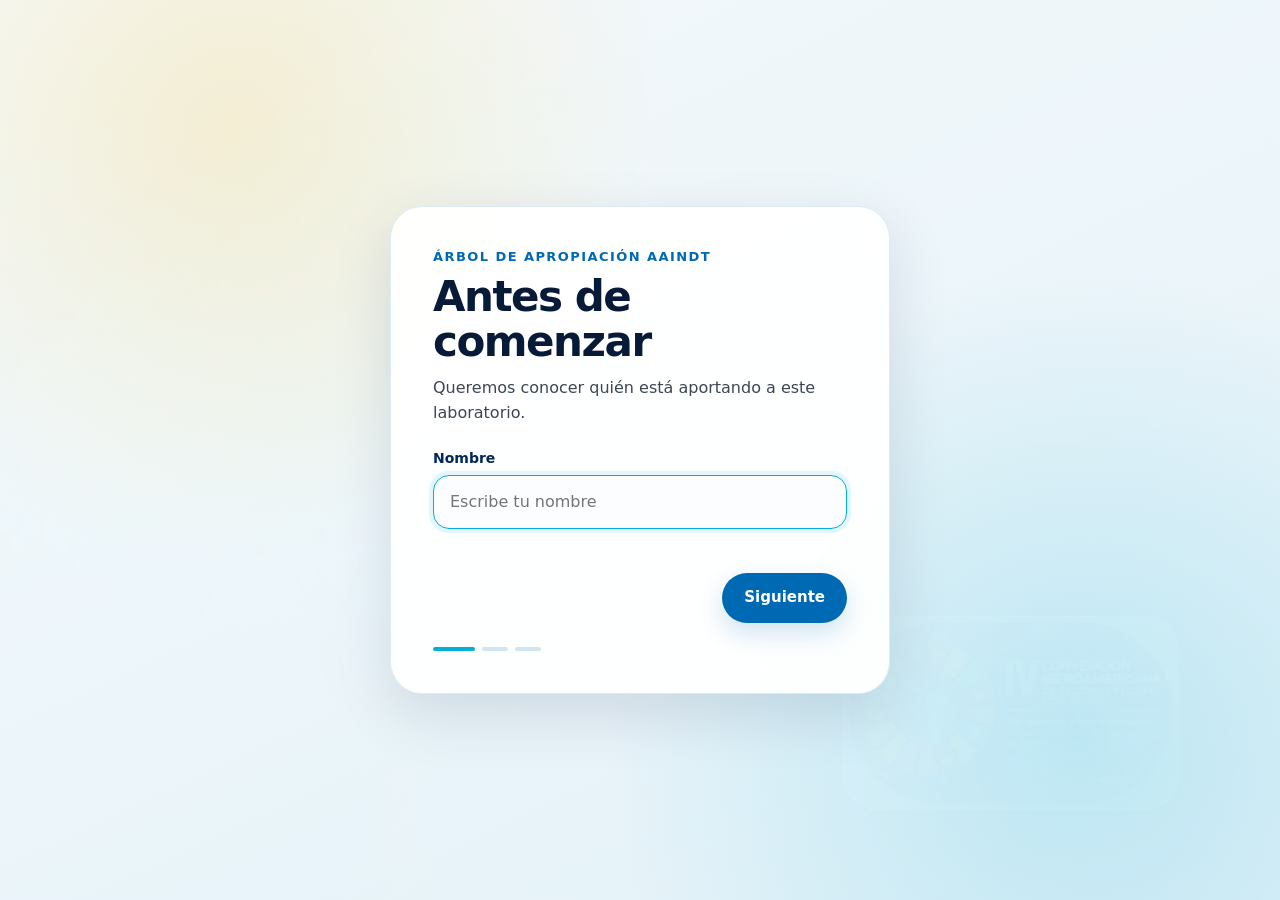
==== commit bc583fce: "Add files via upload" ====
--- a/index.html
+++ b/index.html
@@ -3,7 +3,7 @@
 <head>
 <meta charset="utf-8">
 <meta name="viewport" content="width=device-width, initial-scale=1, viewport-fit=cover">
-<meta name="theme-color" content="#ffffff">
+<meta name="theme-color" content="#071B38">
 <title>Árbol de apropiación AAINDT</title>
 
 <script>
@@ -18,17 +18,17 @@
   *{box-sizing:border-box}
   html,body{margin:0;width:100%;min-height:100%;background:#fff}
   body{min-height:100vh;min-height:100dvh;overflow:hidden}
-  :root{--title-color:#060505}
+  :root{--title-color:#071B38}
   .svg-defs{position:absolute;width:0;height:0;overflow:hidden}
   .screen{
-    --sky-top:#ffffff;--sky-bottom:#ffffff;--sun:#f6efec;--sun-glow:#ffffff;--cloud:#ffffff;
-    --hill-back:#f2eff2;--hill-mid:#eee9ee;--hill-front:#ebe6eb;--wind:#c7bdc5;
+    --sky-top:#ffffff;--sky-bottom:#ffffff;--sun:#FFF3C7;--sun-glow:#ffffff;--cloud:#ffffff;
+    --hill-back:#EEF4F8;--hill-mid:#E7F0F5;--hill-front:#DFEAF0;--wind:#8CB7C9;
     --scene-alpha:.05;--sun-alpha:.03;--cloud-alpha:.06;--wind-alpha:.015;--grain:0;
     position:relative;width:100vw;height:100vh;height:100dvh;overflow:hidden;isolation:isolate;
     background:var(--sky-bottom);transition:background-color 1.5s cubic-bezier(.22,.61,.36,1)
   }
   .screen::after{content:"";position:absolute;inset:0;z-index:1;pointer-events:none;opacity:var(--grain);
-    background-image:radial-gradient(circle,rgba(111,72,98,.28) 0 .5px,transparent .68px),radial-gradient(circle,rgba(171,126,150,.15) 0 .38px,transparent .58px);
+    background-image:radial-gradient(circle,rgba(0,40,89,.18) 0 .5px,transparent .68px),radial-gradient(circle,rgba(2,175,215,.12) 0 .38px,transparent .58px);
     background-size:11px 11px,15px 15px;background-position:0 0,5px 7px;transition:opacity 1.5s ease}
   .background-scene{position:absolute;inset:0;width:100%;height:100%;z-index:0;pointer-events:none}
   .sky-stop-top,.sky-stop-bottom,.scene-fill,.scene-stroke{transition:stop-color 1.55s ease,fill 1.55s ease,stroke 1.55s ease,opacity 1.55s ease}
@@ -54,8 +54,72 @@
   .landscape-tree-box{position:relative;min-width:0;min-height:0;overflow:hidden}
   .landscape-tree{position:absolute;left:50%;bottom:clamp(-44px,-3.6dvh,-18px);transform:translateX(-50%);display:block;width:auto;height:calc(100dvh + 1px);max-width:none;overflow:visible}
   .landscape-title-box{min-width:0;display:flex;align-items:flex-end;justify-content:center;padding:0 clamp(22px,3vw,56px) clamp(72px,10vh,120px) 0}
-  .landscape-title{display:block;width:min(100%,700px);height:auto}
-  .landscape-title path{fill:#060505}
+  .landscape-title{display:none;width:min(100%,700px);height:auto}
+  .landscape-title path{fill:#071B38}
+
+  .portrait-brand-box{position:absolute;left:50%;bottom:max(env(safe-area-inset-bottom),22px);transform:translateX(-50%);width:min(82vw,336px);z-index:6;display:flex;justify-content:center;pointer-events:none}
+  .landscape-brand-box{min-width:0;display:flex;align-items:flex-end;justify-content:center;padding:0 clamp(22px,3vw,56px) clamp(72px,10vh,120px) 0}
+  .aaindt-brand-card{
+    position:relative;
+    width:min(100%,336px);
+    padding:5px;
+    border-radius:34px;
+    background:linear-gradient(145deg,rgba(255,255,255,.72),rgba(232,247,252,.48));
+    border:1px solid rgba(255,255,255,.88);
+    box-shadow:
+      0 18px 34px rgba(7,27,56,.20),
+      0 5px 12px rgba(0,105,179,.12),
+      inset 0 0 0 1px rgba(2,175,215,.10);
+    backdrop-filter:blur(9px);
+    -webkit-backdrop-filter:blur(9px);
+    overflow:visible;
+    animation:aaindtBrandFloat 4.6s ease-in-out infinite;
+  }
+  .aaindt-brand-card::after{
+    content:"";
+    position:absolute;
+    left:13%;
+    right:13%;
+    bottom:-13px;
+    height:15px;
+    border-radius:50%;
+    background:rgba(7,27,56,.18);
+    filter:blur(10px);
+    opacity:.72;
+    z-index:-1;
+    pointer-events:none;
+  }
+  .aaindt-brand-image{
+    display:block;
+    width:100%;
+    height:auto;
+    border-radius:29px;
+    box-shadow:inset 0 0 0 1px rgba(255,255,255,.26);
+  }
+  @keyframes aaindtBrandFloat{
+    0%,100%{transform:translate3d(0,0,0)}
+    50%{transform:translate3d(0,-5px,0)}
+  }
+  @media (max-width:519px){
+    .portrait-brand-box{
+      bottom:max(env(safe-area-inset-bottom),22px);
+      width:min(82vw,304px)
+    }
+    .aaindt-brand-card{
+      padding:4px;
+      border-radius:30px;
+      box-shadow:
+        0 15px 28px rgba(7,27,56,.20),
+        0 4px 10px rgba(0,105,179,.10),
+        inset 0 0 0 1px rgba(2,175,215,.10);
+    }
+    .aaindt-brand-image{border-radius:26px}
+  }
+  @media (prefers-reduced-motion:reduce){
+    .aaindt-brand-card{animation:none!important}
+  }
+  @media (orientation:landscape){.portrait-brand-box{display:none}}
+  @media (orientation:portrait){.landscape-brand-box{display:none}}
 
   @media (orientation:landscape){.portrait{display:none}.landscape{display:grid}}
   @media (orientation:landscape) and (max-height:520px){.landscape{grid-template-columns:1.16fr .84fr}.landscape-tree{height:calc(100dvh + 1px);bottom:clamp(-34px,-4dvh,-14px)}.landscape-title-box{padding:0 16px 20px 0}.landscape-title{width:min(100%,430px)}}
@@ -146,9 +210,9 @@
     padding:clamp(18px,4vw,42px);
     overflow:auto;
     background:
-      radial-gradient(circle at 18% 14%,rgba(253,221,201,.34),transparent 34%),
-      radial-gradient(circle at 84% 82%,rgba(235,177,189,.30),transparent 36%),
-      linear-gradient(155deg,rgba(252,240,246,.985),rgba(247,228,238,.985));
+      radial-gradient(circle at 18% 14%,rgba(249,184,4,.18),transparent 34%),
+      radial-gradient(circle at 84% 82%,rgba(2,175,215,.16),transparent 36%),
+      linear-gradient(155deg,rgba(248,252,254,.988),rgba(232,245,250,.988));
     opacity:1;
     visibility:visible;
     transition:opacity .38s ease,visibility .38s ease;
@@ -159,30 +223,30 @@
     max-height:calc(100dvh - 36px);
     overflow:auto;
     padding:clamp(26px,5vw,42px);
-    border:1px solid rgba(157,69,100,.12);
+    border:1px solid rgba(0,105,179,.13);
     border-radius:clamp(22px,4vw,32px);
-    background:rgba(255,252,253,.94);
-    box-shadow:0 20px 60px rgba(92,42,65,.12);
+    background:rgba(255,255,255,.95);
+    box-shadow:0 20px 60px rgba(7,27,56,.12);
     backdrop-filter:blur(12px);
     -webkit-backdrop-filter:blur(12px);
   }
   .aaindt-intro__eyebrow{
     margin:0 0 10px;
-    color:#AF5569;
+    color:#00548D;
     font:700 clamp(11px,2.5vw,13px)/1.2 system-ui,-apple-system,"Segoe UI",sans-serif;
     letter-spacing:.11em;
     text-transform:uppercase;
   }
   .aaindt-intro__title{
     margin:0;
-    color:#4C0718;
+    color:#002A5C;
     font:650 clamp(28px,7vw,42px)/1.06 system-ui,-apple-system,"Segoe UI",sans-serif;
     letter-spacing:-.035em;
   }
   .aaindt-intro__text{
     margin:12px 0 0;
     max-width:38ch;
-    color:#795768;
+    color:#3D4654;
     font:400 clamp(14px,3.5vw,16px)/1.55 system-ui,-apple-system,"Segoe UI",sans-serif;
   }
   .aaindt-intro__step{display:none;animation:aaindtStepIn .34s cubic-bezier(.22,.61,.36,1) both}
@@ -192,26 +256,26 @@
   .aaindt-intro label{
     display:block;
     margin:0 0 8px;
-    color:#612D46;
+    color:#002859;
     font:650 14px/1.2 system-ui,-apple-system,"Segoe UI",sans-serif;
   }
   .aaindt-intro input,.aaindt-intro textarea{
     width:100%;
-    border:1px solid rgba(157,69,100,.20);
+    border:1px solid rgba(0,105,179,.22);
     outline:none;
     border-radius:16px;
     background:#fff;
-    color:#4C0718;
+    color:#002A5C;
     font:500 16px/1.45 system-ui,-apple-system,"Segoe UI",sans-serif;
     transition:border-color .2s ease,box-shadow .2s ease,background .2s ease;
-    box-shadow:0 4px 18px rgba(97,45,70,.035);
+    box-shadow:0 4px 18px rgba(0,40,89,.04);
   }
   .aaindt-intro input{height:54px;padding:0 16px}
   .aaindt-intro textarea{min-height:148px;resize:vertical;padding:15px 16px}
   .aaindt-intro input:focus,.aaindt-intro textarea:focus{
-    border-color:#AF5569;
-    box-shadow:0 0 0 4px rgba(175,85,105,.10);
-    background:#fffdfd;
+    border-color:#00548D;
+    box-shadow:0 0 0 4px rgba(2,175,215,.12);
+    background:#FBFDFE;
   }
   .aaindt-intro__actions{display:flex;gap:10px;align-items:center;margin-top:18px}
   .aaindt-intro__button{
@@ -226,20 +290,20 @@
   .aaindt-intro__button:active{transform:scale(.98)}
   .aaindt-intro__button--primary{
     margin-left:auto;
-    background:#9D4564;
+    background:#0069B3;
     color:#fff;
-    box-shadow:0 10px 26px rgba(157,69,100,.18);
-  }
-  .aaindt-intro__button--primary:hover{background:#8E3D59;box-shadow:0 12px 30px rgba(157,69,100,.23)}
-  .aaindt-intro__button--ghost{background:transparent;color:#8E6579;padding-inline:10px}
+    box-shadow:0 10px 26px rgba(0,105,179,.20);
+  }
+  .aaindt-intro__button--primary:hover{background:#00548D;box-shadow:0 12px 30px rgba(0,105,179,.25)}
+  .aaindt-intro__button--ghost{background:transparent;color:#496989;padding-inline:10px}
   .aaindt-intro__progress{
     display:flex;
     gap:7px;
     margin-top:24px;
   }
-  .aaindt-intro__dot{width:26px;height:4px;border-radius:999px;background:rgba(157,69,100,.16);transition:background .2s ease,width .2s ease}
-  .aaindt-intro__dot.is-active{width:42px;background:#AF5569}
-  .aaindt-intro__error{min-height:18px;margin:8px 0 0;color:#9D4564;font:600 12px/1.4 system-ui,-apple-system,"Segoe UI",sans-serif}
+  .aaindt-intro__dot{width:26px;height:4px;border-radius:999px;background:rgba(0,105,179,.18);transition:background .2s ease,width .2s ease}
+  .aaindt-intro__dot.is-active{width:42px;background:#00548D}
+  .aaindt-intro__error{min-height:18px;margin:8px 0 0;color:#0069B3;font:600 12px/1.4 system-ui,-apple-system,"Segoe UI",sans-serif}
   @media (max-height:580px){
     .aaindt-intro{place-items:start center;padding-block:14px}
     .aaindt-intro__card{padding:22px;border-radius:22px}
@@ -262,14 +326,14 @@
     gap:18px;
     align-items:center;
     padding:16px;
-    border:1px solid rgba(157,69,100,.12);
+    border:1px solid rgba(0,105,179,.13);
     border-radius:20px;
     background:rgba(255,255,255,.62);
   }
   .aaindt-color-star{
     width:82px;
     height:82px;
-    color:#FDDDC9;
+    color:#02AFD7;
     display:block;
     filter:none;
     transform:rotate(-7deg);
@@ -280,13 +344,13 @@
   .aaindt-color-label{
     display:block;
     margin-bottom:6px;
-    color:#6D4A5B;
+    color:#3D4654;
     font:600 12px/1.25 system-ui,-apple-system,"Segoe UI",sans-serif;
     letter-spacing:.04em;
     text-transform:uppercase;
   }
   .aaindt-color-hex{
-    color:#4C0718;
+    color:#002A5C;
     font:750 clamp(22px,5vw,30px)/1 system-ui,-apple-system,"Segoe UI",sans-serif;
     letter-spacing:-.025em;
   }
@@ -294,20 +358,20 @@
     width:100%;
     margin-top:14px;
     min-height:50px;
-    border:1px solid rgba(157,69,100,.18);
+    border:1px solid rgba(0,105,179,.20);
     border-radius:999px;
     background:#fff;
-    color:#7D415A;
+    color:#00548D;
     cursor:pointer;
     font:700 14px/1.2 system-ui,-apple-system,"Segoe UI",sans-serif;
     transition:transform .16s ease,background .2s ease,border-color .2s ease;
   }
-  .aaindt-random-color:hover{background:#fff8fb;border-color:rgba(157,69,100,.30)}
+  .aaindt-random-color:hover{background:#F4FAFD;border-color:rgba(0,105,179,.32)}
   .aaindt-random-color:active{transform:scale(.985)}
 
   .aaindt-intro.is-planting{
     pointer-events:none;
-    background:rgba(247,228,238,0);
+    background:rgba(232,245,250,0);
     transition:background 1.55s ease,opacity .52s ease;
   }
   .aaindt-intro.is-planting .aaindt-intro__card{
@@ -331,7 +395,7 @@
     transition:transform 1.85s cubic-bezier(.22,.72,.18,1),opacity .32s ease;
   }
   .aaindt-flight-flower.is-ready{opacity:1}
-  .aaindt-flight-flower use{color:var(--flight-color,#FDDDC9)}
+  .aaindt-flight-flower use{color:var(--flight-color,#02AFD7)}
 
   @media (max-width:430px){
     .aaindt-color-picker{grid-template-columns:72px minmax(0,1fr);gap:13px;padding:13px}
@@ -365,21 +429,21 @@
     place-items:center;
     border:0;
     border-radius:999px;
-    background:rgba(157,69,100,.075);
-    color:#6D4053;
+    background:rgba(0,105,179,.075);
+    color:#27435F;
     cursor:pointer;
     z-index:5;
     font:500 25px/1 system-ui,-apple-system,"Segoe UI",sans-serif;
     transition:transform .16s ease,background .2s ease;
   }
   .aaindt-intro.is-optional .aaindt-intro__close{display:grid}
-  .aaindt-intro__close:hover{background:rgba(157,69,100,.13)}
+  .aaindt-intro__close:hover{background:rgba(0,105,179,.14)}
   .aaindt-intro__close:active{transform:scale(.94)}
 
   .aaindt-send-status{
     min-height:18px;
     margin-top:10px;
-    color:#80556A;
+    color:#3B5273;
     text-align:center;
     font:600 12px/1.4 system-ui,-apple-system,"Segoe UI",sans-serif;
   }
@@ -400,10 +464,10 @@
     z-index:450;
     display:none;
     place-items:center;
-    border:1px solid rgba(255,255,255,.42);
+    border:1px solid rgba(255,255,255,.46);
     border-radius:999px;
-    background:linear-gradient(145deg,#AF5569,#9D4564);
-    box-shadow:0 10px 28px rgba(76,7,24,.20);
+    background:linear-gradient(145deg,#00548D,#0069B3);
+    box-shadow:0 10px 28px rgba(7,27,56,.20);
     cursor:pointer;
     -webkit-tap-highlight-color:transparent;
     transition:transform .18s ease,box-shadow .22s ease;
@@ -411,7 +475,7 @@
   .aaindt-add-idea.is-visible{display:grid}
   .aaindt-add-idea:hover{
     transform:translateY(-2px);
-    box-shadow:0 13px 32px rgba(76,7,24,.24);
+    box-shadow:0 13px 32px rgba(7,27,56,.24);
   }
   .aaindt-add-idea:active{transform:scale(.95)}
   .aaindt-add-idea svg{width:40px;height:40px;overflow:visible}
@@ -426,6 +490,629 @@
     }
     .aaindt-add-idea svg{width:36px;height:36px}
     .aaindt-intro__close{top:9px;right:9px}
+  }
+
+
+  /* =========================================================
+     ESTADO DE ENVÍO — reemplaza visualmente "Elige un color"
+     mientras se registra la idea. No modifica el entorno.
+     ========================================================= */
+  .aaindt-sending-panel{
+    display:none;
+    min-height:310px;
+    place-items:center;
+    text-align:center;
+    padding:18px 4px 4px;
+  }
+  #aaindtStepColor.is-sending > .aaindt-intro__title,
+  #aaindtStepColor.is-sending > .aaindt-intro__text,
+  #aaindtStepColor.is-sending > .aaindt-color-picker,
+  #aaindtStepColor.is-sending > .aaindt-intro__error,
+  #aaindtStepColor.is-sending > .aaindt-intro__actions,
+  #aaindtStepColor.is-sending > .aaindt-send-status{
+    display:none!important;
+  }
+  #aaindtStepColor.is-sending .aaindt-sending-panel{
+    display:grid;
+  }
+
+  .aaindt-sending-inner{
+    width:min(100%,360px);
+    display:grid;
+    justify-items:center;
+  }
+
+  .aaindt-sending-visual{
+    position:relative;
+    width:148px;
+    height:148px;
+    display:grid;
+    place-items:center;
+    margin:2px auto 22px;
+  }
+  .aaindt-sending-ring{
+    position:absolute;
+    inset:9px;
+    border-radius:50%;
+    border:1px solid rgba(0,105,179,.18);
+    animation:aaindtSendingRing 3.2s ease-in-out infinite;
+  }
+  .aaindt-sending-ring::before,
+  .aaindt-sending-ring::after{
+    content:"";
+    position:absolute;
+    width:9px;
+    height:9px;
+    border-radius:50%;
+    background:#00548D;
+    box-shadow:0 0 0 5px rgba(2,175,215,.10);
+  }
+  .aaindt-sending-ring::before{
+    top:10px;
+    left:15px;
+  }
+  .aaindt-sending-ring::after{
+    right:9px;
+    bottom:18px;
+    width:7px;
+    height:7px;
+    opacity:.72;
+  }
+
+  .aaindt-sending-orbit{
+    position:absolute;
+    inset:26px;
+    border-radius:50%;
+    border:1px dashed rgba(0,105,179,.22);
+    animation:aaindtSendingOrbit 7s linear infinite;
+  }
+
+  .aaindt-sending-star-wrap{
+    width:82px;
+    height:82px;
+    display:grid;
+    place-items:center;
+    border-radius:50%;
+    background:rgba(255,255,255,.86);
+    box-shadow:0 12px 32px rgba(0,40,89,.10);
+    animation:aaindtSendingFloat 2.4s ease-in-out infinite;
+  }
+  .aaindt-sending-star{
+    width:62px;
+    height:62px;
+    display:block;
+    color:var(--sending-color,#02AFD7);
+    transform:rotate(-7deg);
+    animation:aaindtSendingStar 2.8s ease-in-out infinite;
+  }
+
+  .aaindt-sending-title{
+    margin:0;
+    color:#002A5C;
+    font:700 clamp(24px,6vw,34px)/1.08 system-ui,-apple-system,"Segoe UI",sans-serif;
+    letter-spacing:-.03em;
+  }
+  .aaindt-sending-message{
+    min-height:48px;
+    margin:12px auto 0;
+    max-width:30ch;
+    color:#3D4654;
+    font:500 15px/1.55 system-ui,-apple-system,"Segoe UI",sans-serif;
+    transition:opacity .22s ease,transform .22s ease;
+  }
+  .aaindt-sending-message.is-changing{
+    opacity:0;
+    transform:translateY(5px);
+  }
+
+  .aaindt-sending-dots{
+    display:flex;
+    gap:7px;
+    margin-top:20px;
+    align-items:center;
+    justify-content:center;
+  }
+  .aaindt-sending-dots span{
+    width:7px;
+    height:7px;
+    border-radius:50%;
+    background:#00548D;
+    opacity:.28;
+    animation:aaindtSendingDot 1.25s ease-in-out infinite;
+  }
+  .aaindt-sending-dots span:nth-child(2){animation-delay:.16s}
+  .aaindt-sending-dots span:nth-child(3){animation-delay:.32s}
+
+  #aaindtStepColor.is-sent .aaindt-sending-ring,
+  #aaindtStepColor.is-sent .aaindt-sending-orbit{
+    animation-duration:5.5s;
+  }
+  #aaindtStepColor.is-sent .aaindt-sending-star-wrap{
+    animation:aaindtSendingSuccess .62s cubic-bezier(.22,.75,.22,1) both;
+  }
+
+  @keyframes aaindtSendingRing{
+    0%,100%{transform:scale(.96);opacity:.55}
+    50%{transform:scale(1.05);opacity:1}
+  }
+  @keyframes aaindtSendingOrbit{
+    to{transform:rotate(360deg)}
+  }
+  @keyframes aaindtSendingFloat{
+    0%,100%{transform:translateY(3px)}
+    50%{transform:translateY(-7px)}
+  }
+  @keyframes aaindtSendingStar{
+    0%,100%{transform:rotate(-7deg) scale(.96)}
+    50%{transform:rotate(7deg) scale(1.05)}
+  }
+  @keyframes aaindtSendingDot{
+    0%,100%{transform:translateY(0);opacity:.24}
+    50%{transform:translateY(-5px);opacity:.9}
+  }
+  @keyframes aaindtSendingSuccess{
+    0%{transform:scale(.82)}
+    60%{transform:scale(1.12)}
+    100%{transform:scale(1)}
+  }
+
+  @media (max-height:580px){
+    .aaindt-sending-panel{min-height:235px;padding-top:4px}
+    .aaindt-sending-visual{width:112px;height:112px;margin-bottom:12px}
+    .aaindt-sending-star-wrap{width:66px;height:66px}
+    .aaindt-sending-star{width:50px;height:50px}
+    .aaindt-sending-title{font-size:23px}
+    .aaindt-sending-message{margin-top:8px;min-height:38px;font-size:13px}
+    .aaindt-sending-dots{margin-top:10px}
+  }
+
+  @media (prefers-reduced-motion:reduce){
+    .aaindt-sending-ring,
+    .aaindt-sending-orbit,
+    .aaindt-sending-star-wrap,
+    .aaindt-sending-star,
+    .aaindt-sending-dots span{
+      animation:none!important;
+    }
+  }
+
+
+  /* =========================================================
+     TÍTULO MÓVIL — centrado respecto a la pantalla
+     PC / landscape NO se modifica.
+     ========================================================= */
+  .portrait-title-original{display:none}
+  .portrait-title-centered{
+    position:absolute;
+    z-index:4;
+    left:50%;
+    bottom:clamp(92px,12.5dvh,126px);
+    transform:translateX(-50%);
+    width:min(82vw,310px);
+    height:auto;
+    display:block;
+    overflow:visible;
+    pointer-events:none;
+  }
+  .portrait-title-centered path{fill:#071B38}
+
+  @media (max-width:430px) and (orientation:portrait){
+    .portrait-title-centered{
+      width:min(84vw,304px);
+      bottom:clamp(96px,13dvh,124px);
+    }
+  }
+
+  @media (max-height:700px) and (orientation:portrait){
+    .portrait-title-centered{
+      width:min(80vw,292px);
+      bottom:clamp(76px,11.5dvh,96px);
+    }
+  }
+
+
+  /* =========================================================
+     PALETA IV CONVENCIÓN — identidad visual aplicada
+     Colores tomados del material suministrado.
+     ========================================================= */
+  :root{
+    --conv-navy:#071B38;
+    --conv-deep:#002859;
+    --conv-blue:#0069B3;
+    --conv-cyan:#02AFD7;
+    --conv-green:#00BB3A;
+    --conv-yellow:#F9B804;
+    --conv-coral:#FA3E28;
+    --conv-magenta:#FC0D87;
+    --conv-wine:#A31237;
+    --conv-gold:#A79872;
+  }
+
+  .aaindt-intro{
+    background:
+      radial-gradient(circle at 18% 14%,rgba(249,184,4,.16),transparent 34%),
+      radial-gradient(circle at 84% 82%,rgba(2,175,215,.18),transparent 36%),
+      linear-gradient(155deg,rgba(248,252,254,.99),rgba(229,244,250,.99));
+  }
+
+  .aaindt-intro__eyebrow{color:var(--conv-blue)}
+  .aaindt-intro__title{color:var(--conv-navy)}
+  .aaindt-intro label{color:var(--conv-deep)}
+  .aaindt-intro input:focus,.aaindt-intro textarea:focus{
+    border-color:var(--conv-cyan);
+    box-shadow:0 0 0 4px rgba(2,175,215,.11);
+  }
+  .aaindt-intro__button--primary{
+    background:var(--conv-blue);
+    box-shadow:0 10px 26px rgba(0,105,179,.19);
+  }
+  .aaindt-intro__button--primary:hover{
+    background:#00548D;
+    box-shadow:0 12px 30px rgba(0,105,179,.24);
+  }
+  .aaindt-intro__dot.is-active{background:var(--conv-cyan)}
+  .aaindt-random-color{
+    color:var(--conv-blue);
+    border-color:rgba(0,105,179,.20);
+  }
+  .aaindt-random-color:hover{
+    background:#F2FAFD;
+    border-color:rgba(2,175,215,.34);
+  }
+
+  .aaindt-add-idea{
+    background:linear-gradient(145deg,var(--conv-blue),var(--conv-cyan));
+    box-shadow:0 10px 28px rgba(0,40,89,.20);
+  }
+  .aaindt-add-idea:hover{
+    box-shadow:0 13px 32px rgba(0,40,89,.25);
+  }
+
+  .aaindt-sending-ring{border-color:rgba(2,175,215,.22)}
+  .aaindt-sending-ring::before{background:var(--conv-yellow);box-shadow:0 0 0 5px rgba(249,184,4,.10)}
+  .aaindt-sending-ring::after{background:var(--conv-magenta)}
+  .aaindt-sending-orbit{border-color:rgba(0,105,179,.22)}
+  .aaindt-sending-title{color:var(--conv-navy)}
+  .aaindt-sending-dots span{background:var(--conv-cyan)}
+  .aaindt-color-hex{color:var(--conv-navy)}
+  .landscape-title path,.portrait-title-centered path{fill:var(--conv-navy)}
+
+
+  /* =========================================================
+     ESTRELLAS INTERACTIVAS — versión ligera
+     - Un solo lente flotante para TODO el árbol.
+     - Sin 700 botones HTML superpuestos.
+     - Selección por índice espacial.
+     ========================================================= */
+  .aaindt-star-lens{
+    --star-color:#02AFD7;
+    position:fixed;
+    left:0;
+    top:0;
+    z-index:350;
+    width:74px;
+    height:74px;
+    margin:-37px 0 0 -37px;
+    display:none;
+    place-items:center;
+    border-radius:50%;
+    pointer-events:none;
+    background:rgba(255,255,255,.91);
+    border:1px solid rgba(255,255,255,.96);
+    box-shadow:
+      0 14px 30px rgba(7,27,56,.20),
+      0 0 0 6px rgba(2,175,215,.08);
+    backdrop-filter:blur(7px);
+    -webkit-backdrop-filter:blur(7px);
+    transform:translate3d(0,0,0) scale(.84);
+    opacity:0;
+    transition:
+      opacity .13s ease,
+      transform .16s cubic-bezier(.22,.72,.18,1);
+    will-change:transform,left,top;
+  }
+  .aaindt-star-lens.is-visible{
+    display:grid;
+    opacity:1;
+    transform:translate3d(0,0,0) scale(1);
+  }
+  .aaindt-star-lens svg{
+    width:51px;
+    height:51px;
+    color:var(--star-color);
+    overflow:visible;
+  }
+  .aaindt-star-lens__hint{
+    position:absolute;
+    left:50%;
+    top:calc(100% + 8px);
+    transform:translateX(-50%);
+    white-space:nowrap;
+    padding:5px 9px;
+    border-radius:999px;
+    background:rgba(7,27,56,.88);
+    color:#fff;
+    font:650 10px/1 system-ui,-apple-system,"Segoe UI",sans-serif;
+    letter-spacing:.02em;
+    box-shadow:0 6px 14px rgba(7,27,56,.16);
+  }
+
+  .aaindt-star-detail{
+    position:fixed;
+    inset:0;
+    z-index:11000;
+    display:none;
+    place-items:center;
+    padding:clamp(16px,4vw,32px);
+    background:rgba(7,27,56,.24);
+  }
+  .aaindt-star-detail.is-open{
+    display:grid;
+    animation:aaindtDetailBackdrop .16s ease-out both;
+  }
+
+  .aaindt-star-detail__card{
+    position:relative;
+    width:min(92vw,500px);
+    max-height:min(78dvh,620px);
+    overflow:auto;
+    border-radius:28px;
+    padding:28px clamp(22px,5vw,34px) 28px;
+    background:#FFFFFF;
+    border:1px solid rgba(224,239,247,.95);
+    box-shadow:
+      0 22px 54px rgba(7,27,56,.22),
+      0 5px 14px rgba(0,105,179,.08);
+    transform-origin:center;
+    animation:aaindtDetailCardIn .22s cubic-bezier(.22,.72,.18,1) both;
+  }
+
+  .aaindt-star-detail__card::before{
+    content:"";
+    position:absolute;
+    inset:0 0 auto 0;
+    height:5px;
+    border-radius:28px 28px 0 0;
+    background:linear-gradient(90deg,#0069B3,#02AFD7,#F9B804,#FC0D87);
+    opacity:.88;
+  }
+
+  .aaindt-star-detail__close{
+    position:absolute;
+    top:13px;
+    right:13px;
+    width:38px;
+    height:38px;
+    display:grid;
+    place-items:center;
+    border:0;
+    border-radius:50%;
+    background:#EEF8FC;
+    color:#071B38;
+    cursor:pointer;
+    font:500 24px/1 system-ui,-apple-system,"Segoe UI",sans-serif;
+    transition:transform .14s ease,background .14s ease;
+  }
+  .aaindt-star-detail__close:hover{
+    background:#E3F3F9;
+    transform:scale(1.04);
+  }
+
+  .aaindt-star-detail__head{
+    display:flex;
+    gap:15px;
+    align-items:center;
+    padding-right:42px;
+  }
+  .aaindt-star-detail__star{
+    --detail-color:#02AFD7;
+    flex:0 0 auto;
+    width:58px;
+    height:58px;
+    display:grid;
+    place-items:center;
+    border-radius:50%;
+    background:#F5FBFE;
+    box-shadow:0 7px 18px rgba(7,27,56,.08);
+  }
+  .aaindt-star-detail__star svg{
+    width:43px;
+    height:43px;
+    color:var(--detail-color);
+  }
+  .aaindt-star-detail__eyebrow{
+    margin:0 0 4px;
+    color:#0069B3;
+    font:750 10px/1.2 system-ui,-apple-system,"Segoe UI",sans-serif;
+    letter-spacing:.12em;
+    text-transform:uppercase;
+  }
+  .aaindt-star-detail__name{
+    margin:0;
+    color:#071B38;
+    font:750 clamp(23px,5.8vw,32px)/1.08 system-ui,-apple-system,"Segoe UI",sans-serif;
+    letter-spacing:-.024em;
+  }
+  .aaindt-star-detail__label{
+    margin:22px 0 7px;
+    color:#0069B3;
+    font:750 11px/1.2 system-ui,-apple-system,"Segoe UI",sans-serif;
+    letter-spacing:.09em;
+    text-transform:uppercase;
+  }
+  .aaindt-star-detail__idea{
+    margin:0;
+    color:#334A62;
+    white-space:pre-wrap;
+    overflow-wrap:anywhere;
+    font:500 clamp(15px,3.4vw,17px)/1.62 system-ui,-apple-system,"Segoe UI",sans-serif;
+  }
+
+  /* hidden debe ganar sobre cualquier display del autor */
+  .aaindt-star-detail [hidden]{
+    display:none!important;
+  }
+
+  .aaindt-star-detail__loading{
+    min-height:118px;
+    display:grid;
+    place-items:center;
+    text-align:center;
+    color:#496989;
+    font:600 13px/1.45 system-ui,-apple-system,"Segoe UI",sans-serif;
+  }
+  .aaindt-star-detail__loading-inner{
+    display:grid;
+    justify-items:center;
+    gap:11px;
+  }
+  .aaindt-star-detail__pulse{
+    width:34px;
+    height:34px;
+    border-radius:50%;
+    border:2px solid rgba(2,175,215,.14);
+    border-top-color:#02AFD7;
+    animation:aaindtDetailSpin .78s linear infinite;
+  }
+
+  .aaindt-star-detail__content{
+    animation:aaindtDetailContentIn .20s ease-out both;
+  }
+
+  @keyframes aaindtDetailBackdrop{
+    from{opacity:0}
+    to{opacity:1}
+  }
+  @keyframes aaindtDetailCardIn{
+    from{opacity:0;transform:translateY(8px) scale(.985)}
+    to{opacity:1;transform:translateY(0) scale(1)}
+  }
+  @keyframes aaindtDetailContentIn{
+    from{opacity:0;transform:translateY(4px)}
+    to{opacity:1;transform:translateY(0)}
+  }
+  @keyframes aaindtDetailSpin{to{transform:rotate(360deg)}}
+
+  @media (max-width:520px){
+    .aaindt-star-lens{
+      width:78px;
+      height:78px;
+      margin:-39px 0 0 -39px;
+    }
+    .aaindt-star-lens svg{
+      width:54px;
+      height:54px;
+    }
+    .aaindt-star-detail{
+      padding:16px;
+    }
+    .aaindt-star-detail__card{
+      width:min(94vw,500px);
+      border-radius:24px;
+      padding:25px 20px 24px;
+    }
+    .aaindt-star-detail__card::before{
+      border-radius:24px 24px 0 0;
+    }
+  }
+
+  @media (prefers-reduced-motion:reduce){
+    .aaindt-star-lens,
+    .aaindt-star-detail,
+    .aaindt-star-detail__card,
+    .aaindt-star-detail__content{
+      animation:none!important;
+      transition:none!important;
+    }
+    .aaindt-star-detail__pulse{animation:none!important}
+  }
+
+
+  /* =========================================================
+     FONDO ABSTRACTO AAINDT — versión ligera
+     Solo 1 grupo animado. Sin dash, sin mallas, sin filtros.
+     ========================================================= */
+  html,body{background:#071B38}
+
+  .screen{
+    background:#071B38!important;
+  }
+
+  .aaindt-network-bg{
+    display:block!important;
+    opacity:1;
+    transform:translateZ(0);
+  }
+
+  .screen::after{
+    opacity:.05!important;
+    background:none!important;
+  }
+
+  /* UNA sola animación de fondo */
+  .aaindt-bg-motion{
+    transform-box:fill-box;
+    transform-origin:center;
+    animation:aaindtBgDriftLite 20s ease-in-out infinite alternate;
+    will-change:transform;
+  }
+
+  @keyframes aaindtBgDriftLite{
+    from{transform:translate3d(-10px,0,0)}
+    to{transform:translate3d(14px,-5px,0)}
+  }
+
+  /* Velo mínimo para conservar lectura del árbol y logo */
+  .screen::before{
+    content:"";
+    position:absolute;
+    inset:0;
+    z-index:1;
+    pointer-events:none;
+    background:
+      radial-gradient(ellipse at 31% 49%,
+        rgba(205,238,248,.10) 0%,
+        rgba(103,186,211,.035) 34%,
+        transparent 61%),
+      linear-gradient(90deg,
+        rgba(7,27,56,0) 0%,
+        rgba(7,27,56,.025) 58%,
+        rgba(7,27,56,.07) 100%);
+  }
+
+  /* Pausa la única animación si la pestaña está oculta o el formulario está abierto */
+  .aaindt-paused .aaindt-bg-motion,
+  body.aaindt-intro-open .aaindt-bg-motion{
+    animation-play-state:paused!important;
+  }
+
+  @media (orientation:portrait){
+    .aaindt-bg-motion{
+      opacity:.78;
+    }
+    .screen::before{
+      background:
+        radial-gradient(ellipse at 43% 47%,
+          rgba(207,239,248,.11) 0%,
+          rgba(103,186,211,.035) 36%,
+          transparent 64%),
+        linear-gradient(180deg,
+          rgba(7,27,56,.01),
+          rgba(7,27,56,.055));
+    }
+  }
+
+  @media (max-width:519px){
+    .aaindt-bg-motion{
+      opacity:.68;
+      animation-duration:24s;
+    }
+  }
+
+  @media (prefers-reduced-motion:reduce){
+    .aaindt-bg-motion{
+      animation:none!important;
+    }
   }
 
 </style>
@@ -476,7 +1163,7 @@
         </svg>
         <div class="aaindt-color-info">
           <span class="aaindt-color-label">Color seleccionado</span>
-          <div class="aaindt-color-hex" id="aaindtColorHex">#FDDDC9</div>
+          <div class="aaindt-color-hex" id="aaindtColorHex">#02AFD7</div>
           <button class="aaindt-random-color" id="aaindtRandomColor" type="button">Color aleatorio de tu estrella</button>
         </div>
       </div>
@@ -486,6 +1173,28 @@
         <button class="aaindt-intro__button aaindt-intro__button--primary" id="aaindtSend" type="button">Enviar</button>
       </div>
       <div class="aaindt-send-status" id="aaindtSendStatus" aria-live="polite"></div>
+
+      <div class="aaindt-sending-panel" id="aaindtSendingPanel" aria-live="polite" aria-busy="true">
+        <div class="aaindt-sending-inner">
+          <div class="aaindt-sending-visual" aria-hidden="true">
+            <div class="aaindt-sending-ring"></div>
+            <div class="aaindt-sending-orbit"></div>
+            <div class="aaindt-sending-star-wrap">
+              <svg class="aaindt-sending-star" id="aaindtSendingStar" viewBox="0 0 100 100">
+                <path fill="currentColor" d="M50 5 C58 5 63 21 62 29 C70 22 87 22 91 30 C95 38 83 50 74 53 C84 57 93 71 88 79 C83 87 65 83 58 76 C58 87 48 98 39 94 C30 90 31 72 35 64 C25 68 9 62 9 52 C9 42 25 36 35 39 C30 30 33 12 42 8 C45 6 47 5 50 5 Z"/>
+                <circle cx="50" cy="51" r="7" fill="rgba(255,255,255,.68)"/>
+              </svg>
+            </div>
+          </div>
+
+          <h2 class="aaindt-sending-title" id="aaindtSendingTitle">Estamos registrando tu idea</h2>
+          <p class="aaindt-sending-message" id="aaindtSendingMessage">Estamos preparando tu estrella para el árbol.</p>
+
+          <div class="aaindt-sending-dots" aria-hidden="true">
+            <span></span><span></span><span></span>
+          </div>
+        </div>
+      </div>
     </div>
 
     <div class="aaindt-intro__progress" aria-hidden="true">
@@ -514,7 +1223,7 @@
 
 <svg class="svg-defs" aria-hidden="true" xmlns="http://www.w3.org/2000/svg">
   <defs>
-    <g id="tree-natural-shape"><g transform="matrix(0.565081351690 0 0 0.609833971903 0.609511889862 31.311621966794)"><path fill="#AF5569" d="M9.9,833.5c0.3,0.5,0.8,0.8,1.3,1.1c1.9,1.1,3.8,2.2,5.9,2.9c1.2,0.4,2.5,0.7,3.7,0.8l-0.1,0.2
+    <g id="tree-natural-shape"><g transform="matrix(0.565081351690 0 0 0.609833971903 0.609511889862 31.311621966794)"><path fill="#3859A8" d="M11.5,805.8c0.3,0.5,0.8,0.8,1.3,1.1c1.9,1.1,3.8,2.2,5.9,2.9c1.2,0.4,2.5,0.7,3.7,0.8l-0.1,0.2
 	c-0.3,0.9-0.4,1.9-0.4,2.8l0.2,1.3c0.3,1.7,0.9,3.5,1.5,5c0.3,0.9,0.7,1.9,1.4,2.6c0.6,0.6,1.1,1.9,2,1.3c1-0.7,2.1-1.5,3.1-2.2
 	c0.8-0.6,1.7-1,2.4-1.7c1.4-1.5,2.3-3.4,2.8-5.4c0.1-0.5,0.2-0.9,0.2-1.4c1.4,0.6,2.8,0.8,4.3,1c1.9,0.3,3.8,0.5,5.7,0.3
 	c0.9-0.1,1.8-0.4,2.7-0.8c0.7-0.4,1.6-0.7,2.2-1.2c0,0,0.1-0.1,0.1-0.1c0.3,0,0.6,0.1,0.8,0.1l-0.1,0.2c-0.4,1-0.5,2.1-0.4,3.2
@@ -568,7 +1277,7 @@
 	c0.4,0.6,0.9,0.9,1.5,1.2c2.2,1.3,4.4,2.6,6.8,3.4c1.4,0.5,2.8,0.8,4.3,0.9l-0.1,0.2c-0.4,1-0.5,2.1-0.4,3.2c0,0.5,0.1,1,0.2,1.5
 	c0.4,1.9,1,4,1.7,5.8c0.4,1.1,0.8,2.2,1.6,3c0.5,0.5,0.9,1.4,1.5,1.6c-0.6,0.3-1.2,0.6-1.8,0.9c-0.8-0.3-1.7-0.5-2.5-0.6
 	c-0.6-0.1-1.4-0.1-1.8,0.4c-0.4,0.4-0.5,1.1-0.5,1.7c-0.1,1.7-0.2,3.6,0.4,5.2c0.6,1.5,1.2,2.9,2.1,4.2c-2.5,0.5-4.9,1.5-6.9,3.1
-	c-0.7,0.5-1.3,1.1-1.7,1.8c-0.3,0.5-0.3,0.6,0,1.1c0.3,0.5,0.8,0.8,1.3,1.1c1.9,1.1,3.9,2.2,5.9,3c1.2,0.4,2.5,0.7,3.7,0.8l-0.1,0.2
+	c-0.7,0.5-1.3,1.1-1.7,1.8c-0.3,0.5-0.3,0.6,0,1.1c0.3,0.5,0.8,0.8,1.3,1.1c1.9,1.1,3.9,2.2,5.9,3c1.2,0.4,2.5,0.7,3.7,0.8L161,960
 	c-0.3,0.9-0.4,1.9-0.4,2.8l0.2,1.3c0.3,1.7,0.9,3.5,1.5,5c0.3,0.9,0.7,1.9,1.4,2.6c0.6,0.6,1.1,1.9,2,1.3c0.6-0.4,1.1-0.8,1.7-1.2
 	c-0.2,0.4-0.2,0.5,0.1,1c0.3,0.5,0.8,0.8,1.3,1.1l0.2,0.1c0.5,1.2,1.1,2.4,1.8,3.5c-2.5,0.5-4.9,1.5-6.9,3.1
 	c-0.7,0.5-1.3,1.1-1.7,1.8c-0.3,0.5-0.3,0.6,0,1.1c0.3,0.5,0.8,0.8,1.3,1.1c1.9,1.1,3.9,2.2,5.9,2.9c1.2,0.4,2.5,0.7,3.7,0.8
@@ -725,7 +1434,7 @@
 	c0.1,0,0.1,0,0.2,0c1-0.1,2-0.4,2.9-0.9c0.8-0.4,1.7-0.7,2.4-1.4c0.5-0.4,0.5-0.5,0.4-1.1s-0.5-1.1-0.9-1.6
 	c-0.9-1.1-1.7-2.1-2.6-3.1c0.1-0.8,0.1-1.6,0.2-2.4c0-0.6,0.1-1.2-0.2-1.7c-0.2-0.5-0.3-0.6-0.9-0.6c-0.8-0.1-1.6,0.1-2.4,0.4
 	c-0.4,0.1-0.8,0.3-1.3,0.5c-1.1-0.7-2.3-1.2-3.5-1.4l0.2-0.2c1.8-1.7,2.9-4,3.5-6.4c0.6-2.4,0.8-4.9,1-7.3c0-0.6,0.1-1.3-0.2-1.9
-	c-0.3-0.6-0.4-0.6-1-0.7c-0.9-0.1-1.8,0.1-2.7,0.4c-3.6,1.2-6.7,3.6-8.9,6.6c-0.7,1-1.4,2.2-1.9,3.3c-0.1-0.1-0.2-0.1-0.3-0.2
+	s-0.4-0.6-1-0.7c-0.9-0.1-1.8,0.1-2.7,0.4c-3.6,1.2-6.7,3.6-8.9,6.6c-0.7,1-1.4,2.2-1.9,3.3c-0.1-0.1-0.2-0.1-0.3-0.2
 	c-0.6-1.3-1.3-2.5-2.2-3.5c0,0,0,0,0.1-0.1c0.5-0.4,0.5-0.5,0.3-1.2c0.6-1.1,1.1-2.3,1.4-3.6c0.6-2.4,0.8-4.8,1-7.3
 	c0-0.6,0.1-1.3-0.2-1.9c-0.3-0.6-0.4-0.6-1-0.7c-0.9-0.1-1.8,0.1-2.7,0.4c-2.8,0.9-5.3,2.6-7.3,4.7c-0.5-0.2-1.1-0.4-1.6-0.5
 	l0.2-0.1c1.6-1.5,2.6-3.6,3.2-5.7c0.6-2.1,0.7-4.4,0.9-6.6l0-0.6c1.2-0.9,2.5-1.8,3.7-2.6c1.4-1.5,2.4-3.5,2.9-5.5
@@ -934,7 +1643,7 @@
 	c0-0.6,0.1-1.3-0.2-1.9c-0.3-0.6-0.4-0.6-1-0.7c-0.9-0.1-1.8,0.1-2.7,0.4c-3.6,1.2-6.7,3.6-8.9,6.6c-0.8,1.1-1.5,2.3-2,3.6
 	c-0.8-1.9-2-3.7-3.5-5.2c-2.4-2.2-5.8-4.1-9-4.5c-0.7-0.1-1.5-0.1-2,0.4c-0.5,0.5-0.5,1.2-0.6,1.9c-0.1,1.9-0.2,4,0.5,5.8
 	c0.6,1.7,1.3,3.3,2.3,4.7c-2.8,0.5-5.4,1.7-7.7,3.4c-0.7,0.6-1.4,1.2-1.9,2c-0.3,0.6-0.3,0.7,0,1.2c0.3,0.5,0.9,0.9,1.5,1.2
-	c2.1,1.2,4.3,2.5,6.6,3.3c1.3,0.5,2.7,0.8,4.1,0.9l-0.1,0.2c-0.2,0.6-0.3,1.3-0.4,2c-0.2,0.1-0.4,0.2-0.5,0.3
+	c2.1,1.2,4.3,2.5,6.6,3.3c1.3,0.5,2.7,0.8,4.1,0.9L652,198c-0.2,0.6-0.3,1.3-0.4,2c-0.2,0.1-0.4,0.2-0.5,0.3
 	c-0.5,0.5-0.5,1.3-0.6,1.9c0,1.5-0.1,3.1,0.1,4.6c-2.8,1.2-5.4,3.1-7.2,5.6c-0.3,0.5-0.6,0.9-0.9,1.4c-0.6,0-1.1,0.2-1.6,0.5
 	c-0.1-0.1-0.2-0.3-0.2-0.4l0.2-0.6c0.6-2.1,0.7-4.4,0.9-6.6c0-0.6,0.1-1.2-0.2-1.7c-0.2-0.5-0.3-0.6-0.9-0.6
 	c-0.8-0.1-1.6,0.1-2.4,0.4c-1.9,0.6-3.6,1.6-5.1,2.9c-0.9-0.4-1.9-0.6-2.8-0.7c-0.6-0.1-1.4-0.1-1.8,0.4c-0.4,0.4-0.5,1.1-0.5,1.7
@@ -1048,61 +1757,62 @@
 	c1.6-1.5,2.6-3.6,3.2-5.7c0.6-2.1,0.7-4.4,0.9-6.6c0-0.6,0.1-1.2-0.2-1.7c-0.2-0.5-0.3-0.6-0.9-0.6c-0.8-0.1-1.6,0.1-2.4,0.4
 	c-3.2,1.1-6.1,3.2-8,6c-0.7,1-1.3,2.1-1.8,3.2c-0.8-1.7-1.8-3.3-3.2-4.6c-2.1-2-5.2-3.7-8.1-4.1c-0.6-0.1-1.4-0.1-1.8,0.4
 	c-0.4,0.4-0.5,1.1-0.5,1.7c-0.1,1.7-0.2,3.6,0.4,5.2c0.6,1.5,1.2,2.9,2.1,4.2c-2.5,0.5-4.9,1.5-6.9,3.1c-0.7,0.5-1.3,1.1-1.7,1.8
-	C9.6,832.9,9.5,833,9.9,833.5z M319.7,463.8c-0.3,0.1-0.5,0.2-0.7,0.4c0-0.2,0.1-0.4,0.1-0.6C319.2,463.6,319.5,463.7,319.7,463.8z
-	 M330.3,486.4c-1.1-1.4-2.3-2.7-3.7-3.8c-0.4-0.3-0.8-0.7-1.3-1c-0.2-0.4-0.4-0.7-0.7-1.1c-0.8-0.9-1.5-1.9-2.4-2.8
-	c0.5-0.7,0.9-1.5,1.3-2.3c0.6,0.3,1.2,0.5,1.8,0.7l1.1,0.3l0.1,0.2c0.6,0.6,1.1,1.9,2,1.3l0.3-0.2c-0.2,0.7-0.2,1.5-0.2,2.2l0.2,1.3
-	C329.2,483,329.8,484.8,330.3,486.4C330.3,486.4,330.3,486.4,330.3,486.4z M1461.3,656.8c0-0.1,0-0.1,0-0.2c0.6,0.3,1.3,0.5,2,0.6
-	c-0.3,0.6-0.6,1.2-0.9,1.8C1462.1,658.2,1461.8,657.5,1461.3,656.8z M1446.8,661.5c-0.8-0.4-1.7-0.8-2.6-1l0.2-0.1
-	c0.7-0.6,1.2-1.3,1.7-2.1c0,0.1,0,0.3,0.1,0.4C1446.3,659.6,1446.5,660.6,1446.8,661.5z M1453.7,686.8l0.2-0.1
-	c0.1-0.1,0.3-0.3,0.4-0.4c0.1,0.3,0.3,0.6,0.4,0.9C1454.3,687,1454,686.9,1453.7,686.8z M1438.6,674.9c0.3-0.7,0.5-1.4,0.7-2.1
-	c0.1-0.5,0.2-0.9,0.2-1.4c1.4,0.6,2.8,0.8,4.3,1c0.7,0.1,1.3,0.2,2,0.3c0.8,0.4,1.7,0.8,2.5,1.1c0.8,0.3,1.5,0.5,2.3,0.6
-	c-1.6,1.1-3.1,2.5-4.2,4.1c-0.7,1-1.3,2.1-1.8,3.2c-0.8-1.7-1.8-3.3-3.2-4.6C1440.6,676.2,1439.6,675.5,1438.6,674.9z M1493.1,708.3
-	c-2.1,0.9-4,2.1-5.6,3.8c0.6-1,1-2.1,1.3-3.3c0.1-0.5,0.2-0.9,0.2-1.4C1490.3,707.9,1491.7,708.1,1493.1,708.3z M1488.4,734.3
-	c0.1-0.3,0.1-0.7,0.1-1c0.3,0.1,0.6,0.2,0.9,0.3c-0.3,0.2-0.6,0.4-0.8,0.6C1488.5,734.2,1488.5,734.2,1488.4,734.3z M1483.6,716
-	L1483.6,716c0.7-0.5,1.3-0.8,1.9-1.2c-0.5,0.8-0.9,1.6-1.3,2.4C1484,716.8,1483.8,716.4,1483.6,716z M87,879.4c0.2,0,0.4,0,0.6,0
-	c0.1,0.2,0.2,0.4,0.3,0.5c-0.4,0.1-0.8,0.2-1.2,0.3C86.9,880,86.9,879.7,87,879.4z M112.2,868.2c-0.2-0.5-0.3-0.6-0.9-0.6
-	c-0.8-0.1-1.6,0.1-2.4,0.4c-3.1,1.1-5.9,3.1-7.8,5.7c-1.2-1.5-2.4-2.9-3.9-4.1c-1.5-1.3-3.2-2.3-5.1-2.7l0.2-0.1
-	c1.6-1.5,2.6-3.6,3.2-5.7c0.6-2.1,0.7-4.4,0.9-6.6c0-0.6,0.1-1.2-0.2-1.7c-0.2-0.5-0.3-0.6-0.9-0.6c-0.8-0.1-1.6,0.1-2.4,0.4
-	c-0.8,0.3-1.6,0.6-2.3,1c-1.2-1.4-2.3-2.7-3.7-3.9c-1.5-1.3-3.2-2.3-5.1-2.7l0.2-0.1c1.6-1.5,2.6-3.6,3.2-5.7c0.5-2,0.7-4.2,0.8-6.3
-	c0.4-0.8,0.7-1.6,0.8-2.5c0.1-0.5,0.2-0.9,0.2-1.4c1.4,0.5,2.8,0.8,4.3,1c1.7,0.2,3.4,0.5,5.1,0.3c-0.6,0.5-1.2,1-1.6,1.7
-	c-0.3,0.5-0.3,0.6,0,1.1c0.3,0.5,0.8,0.8,1.3,1.1c1.9,1.1,3.8,2.2,5.9,3c0.3,0.1,0.7,0.2,1,0.3c-0.2,0.2-0.4,0.3-0.6,0.5
-	c-0.7,0.6-1.4,1.2-1.9,2c-0.3,0.6-0.3,0.7,0,1.2c0.3,0.5,0.9,0.9,1.5,1.2c1.3,0.8,2.6,1.5,4,2.2c0.3,1,0.6,1.9,0.9,2.8
-	c0.3,1,0.7,1.9,1.4,2.6c0.6,0.6,1.1,1.9,2,1.3c0.7-0.5,1.3-0.9,2-1.4c0,0,0,0,0,0.1c0,0.5,0.1,1,0.2,1.4c0.4,1.9,1,3.8,1.6,5.6
-	c0.4,1.1,0.8,2.1,1.6,2.9c0,0,0,0,0,0c-0.2,0.2-0.5,0.3-0.7,0.5c-0.8,0.6-1.5,1.2-1.9,2.1c-0.3,0.6-0.3,0.7,0,1.3
-	c0.4,0.6,0.9,0.9,1.5,1.2c2.2,1.3,4.4,2.6,6.8,3.4c0.6,0.2,1.1,0.4,1.7,0.5c0.1,0.2,0.3,0.4,0.4,0.6c-2.5,0.5-4.9,1.5-6.9,3.1
-	c-0.7,0.5-1.3,1.1-1.7,1.8c-0.3,0.5-0.3,0.6,0,1.1c0.3,0.5,0.8,0.8,1.3,1.1c1.9,1.1,3.8,2.2,5.9,3c0.3,0.1,0.6,0.2,1,0.3
-	c0.1,0.7,0.2,1.4,0.4,2.1c0.6,1.5,1.2,2.9,2.1,4.2c-2.5,0.5-4.9,1.5-6.9,3.1l-0.2,0.2l-0.8-1.2c-1.4-1.7-2.8-3.5-4.5-4.9
-	c-1.5-1.3-3.2-2.3-5.1-2.7l0.2-0.1c1.6-1.5,2.6-3.6,3.2-5.7c0.6-2.1,0.7-4.4,0.9-6.6C112.4,869.3,112.4,868.7,112.2,868.2z
-	 M239.1,959c-1.3-0.9-2.9-1.7-4.4-2.2c1.1-1.4,1.9-3.1,2.3-4.8c0.6-2.1,0.7-4.4,0.9-6.6c0-0.3,0-0.5,0-0.8c0.2-0.1,0.3-0.2,0.5-0.3
-	c0.9,0.3,1.9,0.4,2.9,0.5l-0.1,0.2c-0.2,0.5-0.3,0.9-0.3,1.4c-0.7,0.7-1.4,1.5-1.9,2.3c-0.5,1-0.6,1.2,0,2.2c0.6,1,1.7,1.6,2.6,2.2
-	l0.3,0.1c0.2,0.7,0.4,1.3,0.7,1.9c0.4,1.1,0.8,2.1,1.6,2.9c0.6,0.6,1.2,2.1,2.2,1.4c1-0.7,2.1-1.5,3.1-2.2c0,0,0,0,0.1,0
-	c-0.3,0.2-0.6,0.4-0.8,0.6c-0.7,0.6-1.4,1.2-1.9,2c-0.2,0.4-0.3,0.6-0.1,0.9c-0.3,0.3-0.6,0.7-0.9,1.1c-0.7,1-1.3,2.1-1.8,3.2
-	c-0.8-1.7-1.8-3.3-3.2-4.6c-0.4-0.4-0.8-0.7-1.3-1.1C239.5,959.1,239.4,959,239.1,959z M396.6,1061.3c-0.6-1.3-1.3-2.5-2.2-3.7
-	l1-0.7c0.9-0.6,1.9-1.1,2.6-1.9c1.5-1.7,2.6-3.8,3.1-6c0.1-0.5,0.2-1,0.2-1.6c1.4,0.6,3,0.8,4.5,1.1c1.1,0.5,2.2,1,3.2,1.5
-	c0.1,0.2,0.2,0.5,0.3,0.7c-0.6,0.1-1.3,0.2-1.9,0.4c-3.6,1.2-6.7,3.6-8.9,6.6C397.8,1058.8,397.1,1060,396.6,1061.3z M411.3,1054.5
-	c0,0,0-0.1,0-0.1C411.3,1054.4,411.4,1054.4,411.3,1054.5C411.4,1054.5,411.3,1054.5,411.3,1054.5z M977.9,1143.3
-	c-2,0.4-4,1.1-5.7,2.2c-1.4-0.7-2.9-1.3-4.4-1.5c-0.6-0.1-1.4-0.1-1.8,0.4c-0.4,0.4-0.5,1.1-0.5,1.7c-0.1,1.7-0.2,3.6,0.4,5.2
-	c0.6,1.5,1.2,2.9,2.1,4.2c-2.5,0.5-4.9,1.5-6.9,3.1c-0.7,0.5-1.3,1.1-1.7,1.8c-0.3,0.5-0.3,0.6,0,1.1c0.2,0.2,0.4,0.4,0.6,0.6
-	c-14.7,7.3-44.6,20.5-38,2.4c0-0.1,0.1-0.1,0.1-0.2c2.1-5.6,6.4-11.9,9.4-16.9c9.9-16.5,24.3-26.1,36.7-40c0.1-0.1,0.2-0.2,0.3-0.3
-	c0.4,1.6,0.9,3.1,1.4,4.6c0.4,1.1,0.8,2.2,1.6,3c0.6,0.6,1.2,2.2,2.2,1.5c1.2-0.8,2.4-1.7,3.6-2.5c0.9-0.7,1.9-1.1,2.7-2
-	c1.6-1.8,2.7-4,3.2-6.3c0.1-0.5,0.2-1.1,0.2-1.6c1.6,0.6,3.2,0.9,4.9,1.1c0.3,0.9,0.6,1.8,0.9,2.6c0.4,1.1,0.8,2.2,1.6,3
-	c0.6,0.7,1.2,2.2,2.2,1.5l3.6-2.5c0.9-0.7,1.9-1.1,2.7-2c1.6-1.8,2.7-4,3.2-6.3c0.1-0.5,0.2-1.1,0.2-1.6c1.6,0.6,3.3,0.9,4.9,1.1
-	c2.2,0.3,4.4,0.6,6.6,0.3c0.2,0,0.4-0.1,0.6-0.1c0.5,1.5,1,3,1.5,4.3c0.2,0.6,0.6,1.1,1.1,1.6c0.6,0.7,1.2,2.2,2.3,1.5l6.2-4.4
-	c1.6-1.8,2.8-4,3.3-6.3c0.1-0.5,0.2-1.1,0.2-1.6c0.7,0.3,1.5,0.5,2.3,0.7v0c-0.1,1.7-0.2,3.6,0.4,5.2c0.6,1.5,1.2,2.9,2.1,4.2
-	l-1.1,0.2l-0.7-0.1c-0.6-0.1-1.4-0.1-1.8,0.4l-0.4,0.8c-1,0.5-2,1.1-2.9,1.8c-0.7,0.5-1.3,1.1-1.7,1.8c-0.3,0.5-0.3,0.6,0,1.1
-	c0.3,0.5,0.8,0.8,1.3,1.1c1.4,0.8,2.9,1.7,4.4,2.3c0.4,0.8,0.8,1.6,1.3,2.3c-1.7,0.3-3.3,0.9-4.8,1.7c-0.6,0-1.2,0.1-1.6,0.5
-	l-0.4,0.8l0,0c-0.7,0.5-1.3,1.1-1.7,1.8l-0.2,0.6c-1,0.8-1.9,1.8-2.6,2.9c-0.7,1-1.3,2.1-1.8,3.2c-0.8-1.7-1.8-3.3-3.2-4.6
+	C11.2,805.3,11.2,805.4,11.5,805.8z M321.3,436.1c-0.3,0.1-0.5,0.2-0.7,0.4c0-0.2,0.1-0.4,0.1-0.6
+	C320.9,435.9,321.1,436,321.3,436.1z M332,458.8c-1.1-1.4-2.3-2.7-3.7-3.8c-0.4-0.3-0.8-0.7-1.3-1c-0.2-0.4-0.4-0.7-0.7-1.1
+	c-0.8-0.9-1.5-1.9-2.4-2.8c0.5-0.7,0.9-1.5,1.3-2.3c0.6,0.3,1.2,0.5,1.8,0.7l1.1,0.3l0.1,0.2c0.6,0.6,1.1,1.9,2,1.3l0.3-0.2
+	c-0.2,0.7-0.2,1.5-0.2,2.2l0.2,1.3C330.8,455.4,331.4,457.2,332,458.8C332,458.8,332,458.8,332,458.8z M1462.9,629.1
+	c0-0.1,0-0.1,0-0.2c0.6,0.3,1.3,0.5,2,0.6c-0.3,0.6-0.6,1.2-0.9,1.8C1463.8,630.6,1463.4,629.8,1462.9,629.1z M1448.4,633.8
+	c-0.8-0.4-1.7-0.8-2.6-1l0.2-0.1c0.7-0.6,1.2-1.3,1.7-2.1c0,0.1,0,0.3,0.1,0.4C1447.9,631.9,1448.1,632.9,1448.4,633.8z
+	 M1455.3,659.1l0.2-0.1c0.1-0.1,0.3-0.3,0.4-0.4c0.1,0.3,0.3,0.6,0.4,0.9C1456,659.3,1455.6,659.2,1455.3,659.1z M1440.2,647.2
+	c0.3-0.7,0.5-1.4,0.7-2.1c0.1-0.5,0.2-0.9,0.2-1.4c1.4,0.6,2.8,0.8,4.3,1c0.7,0.1,1.3,0.2,2,0.3c0.8,0.4,1.7,0.8,2.5,1.1
+	c0.8,0.3,1.5,0.5,2.3,0.6c-1.6,1.1-3.1,2.5-4.2,4.1c-0.7,1-1.3,2.1-1.8,3.2c-0.8-1.7-1.8-3.3-3.2-4.6
+	C1442.2,648.6,1441.3,647.8,1440.2,647.2z M1494.7,680.7c-2.1,0.9-4,2.1-5.6,3.8c0.6-1,1-2.1,1.3-3.3c0.1-0.5,0.2-0.9,0.2-1.4
+	C1491.9,680.3,1493.3,680.5,1494.7,680.7z M1490.1,706.6c0.1-0.3,0.1-0.7,0.1-1c0.3,0.1,0.6,0.2,0.9,0.3c-0.3,0.2-0.6,0.4-0.8,0.6
+	C1490.2,706.5,1490.1,706.6,1490.1,706.6z M1485.2,688.3L1485.2,688.3c0.7-0.5,1.3-0.8,1.9-1.2c-0.5,0.8-0.9,1.6-1.3,2.4
+	C1485.6,689.1,1485.4,688.7,1485.2,688.3z M88.6,851.8c0.2,0,0.4,0,0.6,0c0.1,0.2,0.2,0.4,0.3,0.5c-0.4,0.1-0.8,0.2-1.2,0.3
+	C88.5,852.3,88.6,852,88.6,851.8z M113.8,840.5c-0.2-0.5-0.3-0.6-0.9-0.6c-0.8-0.1-1.6,0.1-2.4,0.4c-3.1,1.1-5.9,3.1-7.8,5.7
+	c-1.2-1.5-2.4-2.9-3.9-4.1c-1.5-1.3-3.2-2.3-5.1-2.7l0.2-0.1c1.6-1.5,2.6-3.6,3.2-5.7c0.6-2.1,0.7-4.4,0.9-6.6
+	c0-0.6,0.1-1.2-0.2-1.7c-0.2-0.5-0.3-0.6-0.9-0.6c-0.8-0.1-1.6,0.1-2.4,0.4c-0.8,0.3-1.6,0.6-2.3,1c-1.2-1.4-2.3-2.7-3.7-3.9
+	c-1.5-1.3-3.2-2.3-5.1-2.7l0.2-0.1c1.6-1.5,2.6-3.6,3.2-5.7c0.5-2,0.7-4.2,0.8-6.3c0.4-0.8,0.7-1.6,0.8-2.5c0.1-0.5,0.2-0.9,0.2-1.4
+	c1.4,0.5,2.8,0.8,4.3,1c1.7,0.2,3.4,0.5,5.1,0.3c-0.6,0.5-1.2,1-1.6,1.7c-0.3,0.5-0.3,0.6,0,1.1c0.3,0.5,0.8,0.8,1.3,1.1
+	c1.9,1.1,3.8,2.2,5.9,3c0.3,0.1,0.7,0.2,1,0.3c-0.2,0.2-0.4,0.3-0.6,0.5c-0.7,0.6-1.4,1.2-1.9,2c-0.3,0.6-0.3,0.7,0,1.2
+	c0.3,0.5,0.9,0.9,1.5,1.2c1.3,0.8,2.6,1.5,4,2.2c0.3,1,0.6,1.9,0.9,2.8c0.3,1,0.7,1.9,1.4,2.6c0.6,0.6,1.1,1.9,2,1.3
+	c0.7-0.5,1.3-0.9,2-1.4c0,0,0,0,0,0.1c0,0.5,0.1,1,0.2,1.4c0.4,1.9,1,3.8,1.6,5.6c0.4,1.1,0.8,2.1,1.6,2.9c0,0,0,0,0,0
+	c-0.2,0.2-0.5,0.3-0.7,0.5c-0.8,0.6-1.5,1.2-1.9,2.1c-0.3,0.6-0.3,0.7,0,1.3c0.4,0.6,0.9,0.9,1.5,1.2c2.2,1.3,4.4,2.6,6.8,3.4
+	c0.6,0.2,1.1,0.4,1.7,0.5c0.1,0.2,0.3,0.4,0.4,0.6c-2.5,0.5-4.9,1.5-6.9,3.1c-0.7,0.5-1.3,1.1-1.7,1.8c-0.3,0.5-0.3,0.6,0,1.1
+	c0.3,0.5,0.8,0.8,1.3,1.1c1.9,1.1,3.8,2.2,5.9,3c0.3,0.1,0.6,0.2,1,0.3c0.1,0.7,0.2,1.4,0.4,2.1c0.6,1.5,1.2,2.9,2.1,4.2
+	c-2.5,0.5-4.9,1.5-6.9,3.1l-0.2,0.2l-0.8-1.2c-1.4-1.7-2.8-3.5-4.5-4.9c-1.5-1.3-3.2-2.3-5.1-2.7l0.2-0.1c1.6-1.5,2.6-3.6,3.2-5.7
+	c0.6-2.1,0.7-4.4,0.9-6.6C114,841.6,114,841,113.8,840.5z M240.8,931.3c-1.3-0.9-2.9-1.7-4.4-2.2c1.1-1.4,1.9-3.1,2.3-4.8
+	c0.6-2.1,0.7-4.4,0.9-6.6c0-0.3,0-0.5,0-0.8c0.2-0.1,0.3-0.2,0.5-0.3c0.9,0.3,1.9,0.4,2.9,0.5l-0.1,0.2c-0.2,0.5-0.3,0.9-0.3,1.4
+	c-0.7,0.7-1.4,1.5-1.9,2.3c-0.5,1-0.6,1.2,0,2.2c0.6,1,1.7,1.6,2.6,2.2l0.3,0.1c0.2,0.7,0.4,1.3,0.7,1.9c0.4,1.1,0.8,2.1,1.6,2.9
+	c0.6,0.6,1.2,2.1,2.2,1.4c1-0.7,2.1-1.5,3.1-2.2c0,0,0,0,0.1,0c-0.3,0.2-0.6,0.4-0.8,0.6c-0.7,0.6-1.4,1.2-1.9,2
+	c-0.2,0.4-0.3,0.6-0.1,0.9c-0.3,0.3-0.6,0.7-0.9,1.1c-0.7,1-1.3,2.1-1.8,3.2c-0.8-1.7-1.8-3.3-3.2-4.6c-0.4-0.4-0.8-0.7-1.3-1.1
+	C241.2,931.5,241,931.4,240.8,931.3z M398.2,1033.7c-0.6-1.3-1.3-2.5-2.2-3.7l1-0.7c0.9-0.6,1.9-1.1,2.6-1.9c1.5-1.7,2.6-3.8,3.1-6
+	c0.1-0.5,0.2-1,0.2-1.6c1.4,0.6,3,0.8,4.5,1.1c1.1,0.5,2.2,1,3.2,1.5c0.1,0.2,0.2,0.5,0.3,0.7c-0.6,0.1-1.3,0.2-1.9,0.4
+	c-3.6,1.2-6.7,3.6-8.9,6.6C399.4,1031.2,398.8,1032.4,398.2,1033.7z M412.9,1026.8c0,0,0-0.1,0-0.1
+	C413,1026.7,413,1026.8,412.9,1026.8C413,1026.8,413,1026.8,412.9,1026.8z M979.5,1115.6c-2,0.4-4,1.1-5.7,2.2
+	c-1.4-0.7-2.9-1.3-4.4-1.5c-0.6-0.1-1.4-0.1-1.8,0.4c-0.4,0.4-0.5,1.1-0.5,1.7c-0.1,1.7-0.2,3.6,0.4,5.2c0.6,1.5,1.2,2.9,2.1,4.2
+	c-2.5,0.5-4.9,1.5-6.9,3.1c-0.7,0.5-1.3,1.1-1.7,1.8c-0.3,0.5-0.3,0.6,0,1.1c0.2,0.2,0.4,0.4,0.6,0.6c-14.7,7.3-44.6,20.5-38,2.4
+	c0-0.1,0.1-0.1,0.1-0.2c2.1-5.6,6.4-11.9,9.4-16.9c9.9-16.5,24.3-26.1,36.7-40c0.1-0.1,0.2-0.2,0.3-0.3c0.4,1.6,0.9,3.1,1.4,4.6
+	c0.4,1.1,0.8,2.2,1.6,3c0.6,0.6,1.2,2.2,2.2,1.5c1.2-0.8,2.4-1.7,3.6-2.5c0.9-0.7,1.9-1.1,2.7-2c1.6-1.8,2.7-4,3.2-6.3
+	c0.1-0.5,0.2-1.1,0.2-1.6c1.6,0.6,3.2,0.9,4.9,1.1c0.3,0.9,0.6,1.8,0.9,2.6c0.4,1.1,0.8,2.2,1.6,3c0.6,0.7,1.2,2.2,2.2,1.5l3.6-2.5
+	c0.9-0.7,1.9-1.1,2.7-2c1.6-1.8,2.7-4,3.2-6.3c0.1-0.5,0.2-1.1,0.2-1.6c1.6,0.6,3.3,0.9,4.9,1.1c2.2,0.3,4.4,0.6,6.6,0.3
+	c0.2,0,0.4-0.1,0.6-0.1c0.5,1.5,1,3,1.5,4.3c0.2,0.6,0.6,1.1,1.1,1.6c0.6,0.7,1.2,2.2,2.3,1.5l6.2-4.4c1.6-1.8,2.8-4,3.3-6.3
+	c0.1-0.5,0.2-1.1,0.2-1.6c0.7,0.3,1.5,0.5,2.3,0.7v0c-0.1,1.7-0.2,3.6,0.4,5.2c0.6,1.5,1.2,2.9,2.1,4.2l-1.1,0.2l-0.7-0.1
+	c-0.6-0.1-1.4-0.1-1.8,0.4l-0.4,0.8c-1,0.5-2,1.1-2.9,1.8c-0.7,0.5-1.3,1.1-1.7,1.8c-0.3,0.5-0.3,0.6,0,1.1c0.3,0.5,0.8,0.8,1.3,1.1
+	c1.4,0.8,2.9,1.7,4.4,2.3c0.4,0.8,0.8,1.6,1.3,2.3c-1.7,0.3-3.3,0.9-4.8,1.7c-0.6,0-1.2,0.1-1.6,0.5l-0.4,0.8l0,0
+	c-0.7,0.5-1.3,1.1-1.7,1.8l-0.2,0.6c-1,0.8-1.9,1.8-2.6,2.9c-0.7,1-1.3,2.1-1.8,3.2c-0.8-1.7-1.8-3.3-3.2-4.6
 	c-1.1-1-2.3-1.9-3.7-2.6c0.2-1.6,0.3-3.2,0.4-4.8c0-0.7,0.1-1.3-0.2-1.9c-0.3-0.6-0.4-0.7-1-0.7c-0.7-0.1-1.5,0.1-2.2,0.3
 	c-0.2-0.5-0.3-0.5-0.9-0.6c-0.9-0.1-1.8,0.1-2.7,0.4c-3.6,1.2-6.7,3.6-8.9,6.6c-0.3,0.4-0.6,0.9-0.9,1.4c-0.6-0.9-1.3-1.7-2.1-2.5
 	c-2.4-2.3-6-4.3-9.3-4.7c-0.2,0-0.5-0.1-0.8,0c-0.5-0.1-1-0.2-1.5-0.3c-0.7-0.1-1.5-0.1-2,0.4c-0.5,0.5-0.5,1.2-0.5,1.9
 	c-0.1,1.9-0.2,4,0.5,5.8c0.6,1.7,1.3,3.3,2.3,4.7c-2.8,0.5-5.4,1.7-7.7,3.4c-0.7,0.6-1.4,1.2-1.9,2c-0.3,0.6-0.3,0.7,0,1.2
-	c0.3,0.5,0.9,0.9,1.5,1.2l0.4,0.2c0,1,0.1,2,0.5,2.9C976.3,1140.5,977,1142,977.9,1143.3z M1023.4,1148c0.1-0.4,0.3-0.8,0.3-1.2
+	c0.3,0.5,0.9,0.9,1.5,1.2l0.4,0.2c0,1,0.1,2,0.5,2.9C978,1112.9,978.6,1114.3,979.5,1115.6z M1025,1120.4c0.1-0.4,0.3-0.8,0.3-1.2
 	c0.1-0.5,0.2-0.9,0.2-1.4c1.4,0.6,2.8,0.8,4.3,1c0.9,0.1,1.9,0.3,2.9,0.3c-0.1,0.3-0.1,0.6-0.1,0.9
-	C1028.5,1147.9,1026,1148,1023.4,1148z M1336.2,1048.9c-1.2-0.5-2.4-0.9-3.6-1.1c-2.5-2.8-5-5.6-7.4-8.4c0.5-0.3,1-0.7,1.5-1.1
+	C1030.1,1120.2,1027.6,1120.3,1025,1120.4z M1337.9,1021.3c-1.2-0.5-2.4-0.9-3.6-1.1c-2.5-2.8-5-5.6-7.4-8.4c0.5-0.3,1-0.7,1.5-1.1
 	c9.2,3.1,18.7,6.1,28.2,8.1c-4.3,1.1-8.5,3-12,5.7l-1,0.8l-0.4-0.4c-0.4-0.4-0.8-0.7-1.2-1c0-0.2,0-0.3,0-0.5c0-0.6,0.1-1.3-0.2-1.9
-	c-0.3-0.6-0.4-0.6-1-0.7c-0.9-0.1-1.8,0.1-2.7,0.4C1336.4,1048.9,1336.3,1048.9,1336.2,1048.9z M1484,817.8l-0.1,0.2
-	c-0.1,0.2-0.1,0.4-0.2,0.6c-0.3,0.3-0.6,0.6-0.8,0.9c0.1-0.6,0.2-1.2,0.2-1.8C1483.5,817.8,1483.7,817.8,1484,817.8z M1306,492.4
-	c-0.3-0.6-0.4-0.6-0.9-0.7c1.4-1.7,2.3-3.7,2.8-5.8c0.1-0.5,0.2-1.1,0.2-1.6c1.6,0.6,3.3,0.9,4.9,1.1l1,0.1l1,0.7
+	c-0.3-0.6-0.4-0.6-1-0.7c-0.9-0.1-1.8,0.1-2.7,0.4C1338.1,1021.2,1338,1021.3,1337.9,1021.3z M1485.7,790.2l-0.1,0.2
+	c-0.1,0.2-0.1,0.4-0.2,0.6c-0.3,0.3-0.6,0.6-0.8,0.9c0.1-0.6,0.2-1.2,0.2-1.8C1485.1,790.1,1485.4,790.1,1485.7,790.2z
+	 M1307.6,464.7c-0.3-0.6-0.4-0.6-0.9-0.7c1.4-1.7,2.3-3.7,2.8-5.8c0.1-0.5,0.2-1.1,0.2-1.6c1.6,0.6,3.3,0.9,4.9,1.1l1,0.1l1,0.7
 	c1.4,0.8,2.7,1.6,4.1,2.3l0.6,1c-2.9,0.5-5.6,1.8-7.9,3.5c-0.8,0.6-1.5,1.2-1.9,2.1c-0.3,0.6-0.3,0.7,0,1.3c0.4,0.6,0.9,0.9,1.5,1.2
 	c2.2,1.3,4.4,2.6,6.8,3.4c1.4,0.5,2.8,0.8,4.3,0.9l-0.1,0.2c-0.4,1-0.5,2.1-0.4,3.2c0,0.5,0.1,1,0.2,1.5c0.4,1.9,1,4,1.7,5.8
 	c0.4,1.1,0.8,2.2,1.6,3c0.6,0.7,1.2,2.2,2.3,1.5l1.5-1.1c0,0,0,0,0,0.1c0.6,1.5,1.2,2.9,2.1,4.2c-2.5,0.5-4.9,1.5-6.9,3.1
@@ -1112,65 +1822,65 @@
 	c-4.3-6.2-8.7-12.4-13-18.6c0.2-1.4,0.3-2.9,0.4-4.3c0-0.6,0.1-1.2-0.2-1.7c-0.2-0.5-0.3-0.6-0.9-0.6c-0.8-0.1-1.6,0.1-2.4,0.4
 	l-1,0.4c-1-1.4-1.9-2.8-2.9-4.1c0.8-0.2,1.5-0.4,2.2-0.8c0.8-0.4,1.8-0.8,2.5-1.4c0.5-0.4,0.6-0.5,0.4-1.2c-0.1-0.6-0.6-1.2-1-1.7
 	c-1.6-2-3.2-4-5.2-5.6c-1.7-1.4-3.7-2.6-5.9-3.1l0.2-0.2c1.9-1.7,3-4.1,3.7-6.6c0.6-2.5,0.8-5,1-7.6
-	C1306.2,493.7,1306.2,493,1306,492.4z M1187.9,312.2c0,0-0.1,0-0.1,0c-0.1,0-0.1,0-0.2,0.1c0-0.1,0-0.2,0-0.3l0.2,0.1
-	C1187.8,312.2,1187.9,312.2,1187.9,312.2z M1176.1,314.7c0.1,1,0.2,2,0.5,3c-0.8-0.4-1.5-0.6-2.4-0.8l0.2-0.2
-	C1175,316.1,1175.6,315.4,1176.1,314.7z M1106.9,276.8c-0.7,0.1-1.5,0.3-2.2,0.6c0.4-0.8,0.8-1.6,1.1-2.4
-	C1106.2,275.6,1106.5,276.2,1106.9,276.8z M1102.9,298.3c0.4,0.6,0.9,0.9,1.5,1.2c0.1,0.1,0.2,0.1,0.3,0.2c-0.7,0.7-1.4,1.5-2,2.3
+	C1307.8,466,1307.9,465.3,1307.6,464.7z M1189.6,284.6c0,0-0.1,0-0.1,0c-0.1,0-0.1,0-0.2,0.1c0-0.1,0-0.2,0-0.3l0.2,0.1
+	C1189.5,284.5,1189.5,284.5,1189.6,284.6z M1177.7,287c0.1,1,0.2,2,0.5,3c-0.8-0.4-1.5-0.6-2.4-0.8l0.2-0.2
+	C1176.6,288.5,1177.2,287.8,1177.7,287z M1108.6,249.1c-0.7,0.1-1.5,0.3-2.2,0.6c0.4-0.8,0.8-1.6,1.1-2.4
+	C1107.8,247.9,1108.2,248.5,1108.6,249.1z M1104.6,270.7c0.4,0.6,0.9,0.9,1.5,1.2c0.1,0.1,0.2,0.1,0.3,0.2c-0.7,0.7-1.4,1.5-2,2.3
 	c-0.7,1-1.3,2.1-1.8,3.2c-0.8-1.7-1.8-3.3-3.2-4.6c-2.1-2-5.2-3.7-8.1-4.1c-0.6-0.1-1.4-0.1-1.8,0.4c-0.4,0.4-0.5,1.1-0.5,1.7
 	c0,0.6,0,1.2,0,1.9c-0.2-0.4-0.5-0.7-0.7-1.1c-1.5-1.9-3.1-3.8-5-5.4c-1.7-1.4-3.6-2.5-5.7-3l0.2-0.2c1.8-1.7,2.9-4,3.5-6.4
 	c0.3-1.2,0.5-2.4,0.6-3.6c1.3-0.3,2.6-0.7,3.8-1.4c1.4-0.8,3.1-1.3,4.4-2.4c0.9-0.8,1-0.9,0.7-2.1c-0.2-0.8-0.5-1.4-1-2.1
 	c1,0.1,2.1,0.2,3.1,0.2c0,0.1,0,0.3,0.1,0.4c0.4,1.9,1,4,1.7,5.8c0.4,1.1,0.8,2.2,1.6,3c0.6,0.7,1.2,2.2,2.2,1.5l0.7-0.5
 	c0.3,0.5,0.9,0.8,1.4,1.1c1.1,0.6,2.2,1.3,3.3,1.8c-0.2,0.3-0.4,0.5-0.6,0.8c-0.3,0.6-0.3,0.7,0,1.3c0.4,0.6,0.9,0.9,1.5,1.2
-	c1.9,1.1,3.8,2.2,5.8,3c-1.5,0.6-2.9,1.4-4.1,2.4c-0.8,0.6-1.5,1.2-1.9,2.1C1102.6,297.7,1102.6,297.8,1102.9,298.3z M813.8,189.1
+	c1.9,1.1,3.8,2.2,5.8,3c-1.5,0.6-2.9,1.4-4.1,2.4c-0.8,0.6-1.5,1.2-1.9,2.1C1104.2,270,1104.2,270.1,1104.6,270.7z M815.4,161.5
 	c-2.7,0.5-5.2,1.7-7.4,3.3c-0.3,0.2-0.6,0.4-0.8,0.7c0.2-1.3,0.3-2.7,0.4-4c0-0.6,0.1-1.2-0.2-1.7c-0.1-0.2-0.2-0.4-0.3-0.5
 	c0-0.3,0.1-0.5,0.1-0.8c0.5-0.2,1.1-0.4,1.5-0.6c0.8-0.4,1.7-0.7,2.4-1.3c0.8,0.1,1.5,0.2,2.3,0.2c0.5,1.4,1.1,2.7,1.9,3.9
-	C813.6,188.7,813.7,188.9,813.8,189.1z M546,362.9c1.4-1.5,2.3-3.4,2.8-5.4c0.1-0.5,0.2-0.9,0.2-1.4c1.4,0.6,2.8,0.8,4.3,1
+	C815.3,161,815.3,161.2,815.4,161.5z M547.6,335.2c1.4-1.5,2.3-3.4,2.8-5.4c0.1-0.5,0.2-0.9,0.2-1.4c1.4,0.6,2.8,0.8,4.3,1
 	c1.9,0.3,3.8,0.5,5.7,0.3c0.1,0,0.2,0,0.3-0.1c0.3,0.8,0.5,1.6,0.8,2.3c0.4,1,0.8,2,1.5,2.8c-2.2,0.6-4.3,1.7-6.1,3.1
 	c-0.8,0.6-1.5,1.2-1.9,2.1c-0.3,0.6-0.3,0.7,0,1.3c0.4,0.6,0.9,0.9,1.5,1.2c0.6,0.3,1.2,0.7,1.8,1c0,1.4,0,2.9,0.5,4.2
 	c0.5,1.3,1,2.6,1.7,3.7c-1,0.6-1.9,1.2-2.8,2c-1.5,0.6-3,1.4-4.3,2.4c-0.5,0.4-0.9,0.7-1.3,1.2c-0.5-0.8-1.2-1.6-1.9-2.3
 	c-1.2-1.1-2.6-2.1-4.2-2.9c-0.9-1-1.9-2.1-2.9-2.9c-1.7-1.4-3.6-2.5-5.7-3l0.2-0.2c1.8-1.7,2.9-4,3.5-6.4c0,0,0,0,0,0
-	c0.2,0.1,0.5,0.1,0.7-0.1c1-0.7,2.1-1.5,3.1-2.2C544.4,364,545.3,363.6,546,362.9z M529.6,362.1c-0.6,0.6-1.2,1.3-1.7,2l-0.6,0.9
-	c-1.4-1-2.9-1.8-4.6-2.1l0.2-0.2c0.3-0.3,0.7-0.7,1-1c0.2,0,0.4,0.1,0.6,0.1C526.2,362,527.9,362.2,529.6,362.1z M515.9,386.1
+	c0.2,0.1,0.5,0.1,0.7-0.1c1-0.7,2.1-1.5,3.1-2.2C546,336.3,546.9,336,547.6,335.2z M531.3,334.4c-0.6,0.6-1.2,1.3-1.7,2l-0.6,0.9
+	c-1.4-1-2.9-1.8-4.6-2.1l0.2-0.2c0.3-0.3,0.7-0.7,1-1c0.2,0,0.4,0.1,0.6,0.1C527.8,334.3,529.6,334.6,531.3,334.4z M517.5,358.4
 	c0,0.5,0.1,1,0.2,1.4c0.4,1.9,1,3.8,1.6,5.6c0.4,1.1,0.8,2.1,1.6,2.9c0.6,0.6,1.2,2.1,2.2,1.4c1.1-0.8,2.3-1.6,3.4-2.4
 	c0.6-0.4,1.1-0.7,1.7-1.1c0,0,0,0,0,0c0.6,1.5,1.2,2.9,2.1,4.2c-2.5,0.5-4.9,1.5-6.9,3.1c-0.1,0-0.1,0.1-0.2,0.1
 	c0-0.3,0-0.6,0.1-0.9c0-0.7,0.1-1.4-0.2-2c-0.3-0.6-0.4-0.7-1-0.7c-0.9-0.1-1.9,0.1-2.8,0.5c-2.1,0.7-4.1,1.8-5.8,3.2
 	c-0.4-0.1-0.8-0.2-1.1-0.3l0.2-0.1c1.6-1.5,2.6-3.6,3.2-5.7c0.6-2.1,0.7-4.4,0.9-6.6c0-0.6,0.1-1.2-0.2-1.7
 	c-0.2-0.5-0.3-0.6-0.9-0.6c-0.8-0.1-1.6,0.1-2.4,0.4c-3.2,1.1-6.1,3.2-8,6c-0.3,0.4-0.5,0.7-0.7,1.1c0.4-0.8,0.7-1.7,0.9-2.6
 	c0.6-2.4,0.8-4.9,1-7.3l0-0.9c0.3,0.9,0.7,1.7,1.4,2.4c0.6,0.6,1.2,2.1,2.2,1.4c1.1-0.8,2.3-1.6,3.5-2.5c0.9-0.6,1.9-1.1,2.6-1.9
-	l0.1-0.1c0.7,0.1,1.4,0.2,2.1,0.3l-0.1,0.2C515.9,383.9,515.8,385,515.9,386.1z M439.7,415.4c0.3,0.5,0.9,0.9,1.5,1.2
+	l0.1-0.1c0.7,0.1,1.4,0.2,2.1,0.3l-0.1,0.2C517.6,356.3,517.4,357.4,517.5,358.4z M441.3,387.8c0.3,0.5,0.9,0.9,1.5,1.2
 	c1.2,0.7,2.5,1.4,3.8,2.1l0.3,0.1c0,0.1,0.1,0.3,0.1,0.4c-0.8,0.7-1.5,1.5-2.1,2.4c-0.8,1.1-1.5,2.3-2,3.6c-0.3-0.7-0.7-1.5-1.1-2.2
 	c0.2-0.1,0.4-0.3,0.6-0.4c0.5-0.4,0.6-0.5,0.4-1.2c-0.1-0.6-0.6-1.2-1-1.7c-1.6-2-3.2-4-5.2-5.6c-1-0.9-2.2-1.6-3.4-2.2
 	c0.1-0.4,0.1-0.8,0.1-1.1c1.4,0.6,2.8,0.8,4.3,1c1.8,0.3,3.6,0.5,5.3,0.3c0,0.1,0,0.1,0.1,0.2c-0.7,0.5-1.4,1.1-1.8,1.9
-	C439.4,414.8,439.3,414.9,439.7,415.4z M392.1,446.5C392,446.5,392,446.5,392.1,446.5C392,446.5,392.1,446.5,392.1,446.5
-	L392.1,446.5z M376,450.1c1.3,0.5,2.7,0.8,4.2,1c0.1,0.9,0.2,1.8,0.5,2.7c0.6,1.7,1.4,3.4,2.4,4.9c-2.9,0.6-5.6,1.8-7.9,3.5
+	C441,387.1,441,387.3,441.3,387.8z M393.7,418.9C393.7,418.9,393.7,418.8,393.7,418.9C393.7,418.8,393.7,418.8,393.7,418.9
+	L393.7,418.9z M377.6,422.4c1.3,0.5,2.7,0.8,4.2,1c0.1,0.9,0.2,1.8,0.5,2.7c0.6,1.7,1.4,3.4,2.4,4.9c-2.9,0.6-5.6,1.8-7.9,3.5
 	c-0.5,0.4-0.9,0.8-1.3,1.2c-0.3-0.4-0.7-0.8-1.1-1.2c-0.9-0.8-1.9-1.6-3-2.2c0.1-0.1,0.3-0.2,0.4-0.3c0.9-0.6,1.9-1.1,2.6-1.9
-	c1.5-1.7,2.6-3.8,3.1-6C375.9,451.1,376,450.6,376,450.1z M288.9,524c0.4,1,0.9,2,1.5,2.9c-0.8-0.5-1.6-0.9-2.5-1.2
-	C288.3,525.2,288.6,524.6,288.9,524z M237,573.3c0.8,0.4,1.7,0.8,2.5,1.1c1.3,0.5,2.7,0.8,4.1,0.9l-0.1,0.2
+	c1.5-1.7,2.6-3.8,3.1-6C377.5,423.5,377.6,422.9,377.6,422.4z M290.5,496.4c0.4,1,0.9,2,1.5,2.9c-0.8-0.5-1.6-0.9-2.5-1.2
+	C289.9,497.5,290.2,496.9,290.5,496.4z M238.6,545.6c0.8,0.4,1.7,0.8,2.5,1.1c1.3,0.5,2.7,0.8,4.1,0.9l-0.1,0.2
 	c-0.1,0.3-0.2,0.6-0.3,0.9c-0.1,0-0.2,0-0.3-0.1c-0.7-0.1-1.6-0.1-2.1,0.4c-0.2,0.2-0.4,0.5-0.4,0.8c-1.4-1.2-3.1-2.1-4.9-2.5
-	l0.2-0.1C236.2,574.4,236.6,573.8,237,573.3z M70,830.4l0.2-0.2c0.7-0.6,1.3-1.3,1.8-2.1c0.6,0.1,1.3,0.2,1.9,0.3l-0.1,0.2
-	c-0.3,0.9-0.4,1.9-0.4,2.8l0.1,0.4C72.3,831.1,71.2,830.7,70,830.4z M55.6,796.9c0.3,0,0.6,0.1,0.9,0.1c1.2,0.2,2.5,0.4,3.7,0.4
+	l0.2-0.1C237.8,546.7,238.3,546.2,238.6,545.6z M71.6,802.7l0.2-0.2c0.7-0.6,1.3-1.3,1.8-2.1c0.6,0.1,1.3,0.2,1.9,0.3l-0.1,0.2
+	c-0.3,0.9-0.4,1.9-0.4,2.8l0.1,0.4C74,803.5,72.8,803,71.6,802.7z M57.3,769.2c0.3,0,0.6,0.1,0.9,0.1c1.2,0.2,2.5,0.4,3.7,0.4
 	c0.3,0.9,0.6,1.9,0.9,2.8c0.1,0.4,0.3,0.8,0.5,1.2c-0.3,0.6-0.6,1.1-0.8,1.7c-0.8-1.7-1.8-3.3-3.2-4.6
-	C57,797.9,56.3,797.4,55.6,796.9z M74.7,792.3c1.6,0.6,3.3,0.9,4.9,1.1c0.8,0.1,1.7,0.2,2.5,0.3v0.2l0.2,1.3
+	C58.6,770.2,58,769.7,57.3,769.2z M76.3,764.6c1.6,0.6,3.3,0.9,4.9,1.1c0.8,0.1,1.7,0.2,2.5,0.3v0.2l0.2,1.3
 	c0.3,1.4,0.7,2.8,1.2,4.2l-0.7,0.5c-1.3,1-2.6,2.1-3.4,3.6c-0.5,1-0.6,1.2,0.1,2.2c0.6,1,1.7,1.6,2.6,2.2c1.2,0.7,2.4,1.4,3.6,2
 	c-0.5,0.5-1,1.1-1.4,1.7c-0.7,1-1.3,2.1-1.8,3.2c-0.8-1.7-1.8-3.3-3.2-4.6c-2-1.9-4.9-3.5-7.7-4c0.7-1.2,1.2-2.5,1.6-3.8
-	c0.6-2.1,0.7-4.4,0.9-6.6c0-0.2,0-0.3,0-0.5c0.2-0.5,0.3-0.9,0.4-1.4C74.6,793.4,74.7,792.8,74.7,792.3z M84.6,770
+	c0.6-2.1,0.7-4.4,0.9-6.6c0-0.2,0-0.3,0-0.5c0.2-0.5,0.3-0.9,0.4-1.4C76.2,765.7,76.3,765.2,76.3,764.6z M86.2,742.4
 	c1.3,0.2,2.6,0.4,4,0.4c0.1,0.3,0.2,0.7,0.4,1c0.4,1.1,0.8,2.2,1.6,3c0.3,0.3,0.6,0.8,0.9,1.2c0,0.5,0,0.9,0,1.4l-0.2,0.4
-	c-0.8-1.7-1.8-3.3-3.2-4.6c-1-0.9-2.2-1.8-3.5-2.5C84.5,770.2,84.5,770.1,84.6,770z M210.9,955.3l0.2-0.2c0.5-0.5,1-1,1.4-1.6
-	c0.3,0.7,0.7,1.3,1.1,1.9c-0.4,0.1-0.8,0.2-1.2,0.3C211.9,955.6,211.4,955.4,210.9,955.3z M1320.4,468.2c0,1.6-0.1,3.1,0.4,4.6
+	c-0.8-1.7-1.8-3.3-3.2-4.6c-1-0.9-2.2-1.8-3.5-2.5C86.2,742.5,86.2,742.4,86.2,742.4z M212.5,927.6l0.2-0.2c0.5-0.5,1-1,1.4-1.6
+	c0.3,0.7,0.7,1.3,1.1,1.9c-0.4,0.1-0.8,0.2-1.2,0.3C213.5,927.9,213,927.7,212.5,927.6z M1322,440.5c0,1.6-0.1,3.1,0.4,4.6
 	c-0.9,0.3-1.8,0.6-2.7,1l0,0c0.8-1.6,1.4-3.4,1.8-5.1c0.1-0.5,0.2-0.9,0.3-1.4c0,0.1,0.1,0.2,0.1,0.3
-	C1320.3,467.8,1320.3,468,1320.4,468.2z M1149.5,300.8C1149.5,300.8,1149.5,300.8,1149.5,300.8c0,0.1,0,0.1-0.1,0.2l-0.1,0
-	C1149.4,300.9,1149.5,300.8,1149.5,300.8z M1160.2,370.3c0.6-0.3,1.4-0.6,2-1c0.5,1.2,1.1,2.3,1.8,3.4c-2.8,0.5-5.4,1.7-7.7,3.4
+	C1321.9,440.2,1321.9,440.4,1322,440.5z M1151.2,273.1C1151.2,273.1,1151.2,273.1,1151.2,273.1c0,0.1,0,0.1-0.1,0.2l-0.1,0
+	C1151.1,273.3,1151.1,273.2,1151.2,273.1z M1161.9,342.7c0.6-0.3,1.4-0.6,2-1c0.5,1.2,1.1,2.3,1.8,3.4c-2.8,0.5-5.4,1.7-7.7,3.4
 	c-0.7,0.6-1.4,1.2-1.9,2c-0.3,0.6-0.3,0.7,0,1.2c0.3,0.5,0.8,0.8,1.3,1.1c-0.1,0-0.1,0.1-0.2,0.1c-0.4,0.4-0.5,1.1-0.5,1.7
 	c0,0.6,0,1.3,0,2c-1.5-0.7-2.9-1.5-4.4-2.2c-0.7-0.8-1.4-1.5-2.2-2.2c-1.5-1.3-3.2-2.3-5.1-2.7l0.2-0.1c1.6-1.5,2.6-3.6,3.2-5.7
-	c0.1-0.4,0.2-0.7,0.3-1.1c1.3,0.4,2.6,0.6,4,0.8c2.1,0.3,4.2,0.6,6.3,0.3C1158.3,371.1,1159.3,370.8,1160.2,370.3z M1087.8,303.9
+	c0.1-0.4,0.2-0.7,0.3-1.1c1.3,0.4,2.6,0.6,4,0.8c2.1,0.3,4.2,0.6,6.3,0.3C1159.9,343.4,1161,343.1,1161.9,342.7z M1089.4,276.3
 	c0.6,1.5,1.2,2.9,2.1,4.2c-0.4,0.1-0.8,0.2-1.2,0.3c-0.4-0.5-0.8-0.9-1.3-1.3c-1.1-1.1-2.4-2.1-3.8-3c0.3-0.1,0.7-0.3,1-0.4
-	c0.8-0.4,1.7-0.8,2.4-1.4c0.1-0.1,0.2-0.2,0.3-0.2C1087.5,302.7,1087.6,303.3,1087.8,303.9z M970.5,216c0.3,0.3,0.6,0.7,0.8,1.1
+	c0.8-0.4,1.7-0.8,2.4-1.4c0.1-0.1,0.2-0.2,0.3-0.2C1089.1,275,1089.2,275.6,1089.4,276.3z M972.1,188.3c0.3,0.3,0.6,0.7,0.8,1.1
 	c-3.2-1.4-6.5-2.7-9.8-4c0.5-0.2,1.1-0.4,1.6-0.6c0.8-0.4,1.7-0.8,2.4-1.4c0.5-0.4,0.5-0.5,0.4-1.1s-0.5-1.1-0.9-1.6
 	c-1.2-1.5-2.5-3.1-3.9-4.4c0,0,0.1,0,0.1,0c0.9-0.1,1.8-0.4,2.7-0.8c0.6-0.3,1.4-0.6,2-1.1c0.6,0.1,1.2,0.2,1.8,0.2l-0.1,0.2
-	c-0.4,1-0.5,2.1-0.4,3.2c0,0.5,0.1,1,0.2,1.5c0.4,1.9,1,4,1.7,5.8C969.3,214.1,969.7,215.2,970.5,216z M691.6,258
+	c-0.4,1-0.5,2.1-0.4,3.2c0,0.5,0.1,1,0.2,1.5c0.4,1.9,1,4,1.7,5.8C970.9,186.4,971.3,187.5,972.1,188.3z M693.2,230.4
 	c0,0.5,0.1,1,0.2,1.4c0.1,0.4,0.2,0.8,0.3,1.2c-1.2,0.5-2.4,1.2-3.4,2c0,0-0.1,0.1-0.1,0.1c0-0.2,0-0.4,0-0.6
-	c0.6-1.4,1.2-2.9,1.6-4.5c0.3-1,0.5-2.1,0.7-3.1c0.4,0.1,0.9,0.1,1.3,0.1l-0.1,0.2C691.6,255.9,691.5,257,691.6,258z M637.2,304.1
-	c2.4,0.8,4.9,1.4,7.4,1.5l-0.2,0.4c-0.6,1.8-0.8,3.7-0.7,5.6c0,0.5,0.1,1.1,0.2,1.6c-0.1,0.1-0.1,0.1-0.2,0.2
+	c0.6-1.4,1.2-2.9,1.6-4.5c0.3-1,0.5-2.1,0.7-3.1c0.4,0.1,0.9,0.1,1.3,0.1l-0.1,0.2C693.2,228.2,693.1,229.3,693.2,230.4z
+	 M638.8,276.4c2.4,0.8,4.9,1.4,7.4,1.5l-0.2,0.4c-0.6,1.8-0.8,3.7-0.7,5.6c0,0.5,0.1,1.1,0.2,1.6c-0.1,0.1-0.1,0.1-0.2,0.2
 	c-2-1.6-4.6-2.9-7.1-3.2c-0.6-0.1-1.4-0.1-1.8,0.4c-0.4,0.4-0.5,1.1-0.5,1.7c-0.1,1.7-0.2,3.6,0.4,5.2c0.4,1.2,1,2.4,1.6,3.5
 	c-0.4,0.4-0.7,0.7-1.1,1.1c-1.9,0.6-3.8,1.5-5.4,2.7c-0.7,0.5-1.3,1.1-1.7,1.8c-0.3,0.5-0.3,0.6,0,1.1c0.2,0.4,0.6,0.7,1,0.9
 	c-1.1,1.2-2.2,2.4-3.2,3.6c-0.7-0.3-1.4-0.6-2.1-0.7l0.2-0.1c1.6-1.5,2.6-3.6,3.2-5.7c0.6-2.1,0.7-4.4,0.9-6.6
@@ -1178,12 +1888,12 @@
 	c-0.6-1.5-1.5-2.8-2.6-4c0.6-0.4,1.2-0.8,1.7-1.3c1.5-1.7,2.6-3.8,3.1-6.1c0.1-0.5,0.2-1,0.2-1.6c1.5,0.6,3.2,0.9,4.8,1.1
 	c2.1,0.3,4.2,0.6,6.3,0.3c1-0.1,2-0.4,2.9-0.9c0.8-0.4,1.7-0.7,2.4-1.3c0.5-0.4,0.5-0.5,0.4-1.1c-0.1-0.6-0.5-1.2-0.9-1.6
 	c-1.6-1.9-3.1-3.8-5-5.4c-1.7-1.4-3.6-2.5-5.7-3l0.2-0.2c0.9-0.9,1.7-1.9,2.3-3c0.1,0,0.1,0.1,0.2,0.1
-	C629.1,300.4,633,302.6,637.2,304.1z M530.6,411.9l0.2,1.3c0.3,1.7,0.9,3.4,1.5,5c0.3,0.9,0.7,1.9,1.4,2.6c0.6,0.6,1.1,1.9,2,1.3
+	C630.8,272.7,634.6,275,638.8,276.4z M532.3,384.3l0.2,1.3c0.3,1.7,0.9,3.4,1.5,5c0.3,0.9,0.7,1.9,1.4,2.6c0.6,0.6,1.1,1.9,2,1.3
 	c1-0.7,2.1-1.5,3.1-2.2c0.8-0.6,1.7-1,2.4-1.7c0,0,0.1-0.1,0.1-0.1c1.4,0.7,2.8,1.4,4.2,1.9c0.2,0.1,0.4,0.1,0.6,0.2
 	c-3.5,1.2-6.6,3.6-8.8,6.6c-0.8,1.1-1.5,2.3-2,3.6c-0.8-1.9-2-3.7-3.5-5.2c-1.4-1.3-3.2-2.5-5.1-3.4c-1.2-1.4-2.5-2.8-3.9-4.1
 	c-1.7-1.4-3.7-2.6-5.9-3.1l0.2-0.2c0.7-0.7,1.3-1.4,1.9-2.3c0.7-0.3,1.5-0.6,2-1.1c0.4-0.4,0.5-0.5,0.4-1c-0.1-0.5-0.5-1-0.8-1.4
 	c0.1-0.2,0.1-0.5,0.2-0.7c0.3-1,0.4-1.9,0.6-2.9c0.1,0,0.1,0.1,0.2,0.1c1.9,1.1,3.9,2.2,5.9,3c1.2,0.4,2.5,0.7,3.7,0.8l-0.1,0.2
-	C530.7,410,530.6,411,530.6,411.9z M491.7,439.1c1.4-1.5,2.3-3.4,2.8-5.4c0.1-0.5,0.2-0.9,0.2-1.4c0.7,0.3,1.5,0.5,2.3,0.7
+	C532.3,382.4,532.2,383.3,532.3,384.3z M493.4,411.4c1.4-1.5,2.3-3.4,2.8-5.4c0.1-0.5,0.2-0.9,0.2-1.4c0.7,0.3,1.5,0.5,2.3,0.7
 	c0.2,0.8,0.5,1.5,0.8,2.3c0.4,1.1,0.8,2.2,1.6,3c0.6,0.7,1.2,2.2,2.2,1.5l3.6-2.5c0.9-0.7,1.9-1.1,2.7-2c1.6-1.8,2.7-4,3.2-6.3
 	c0.1-0.5,0.2-1.1,0.2-1.6c1.6,0.6,3.3,0.9,4.9,1.1c1.4,0.2,2.8,0.4,4.2,0.4c0,0,0,0,0,0.1c0.6,1.7,1.3,3.3,2.3,4.7
 	c-2.8,0.5-5.4,1.7-7.7,3.4c-0.7,0.6-1.4,1.2-1.9,2c-0.3,0.6-0.3,0.7,0,1.2c0.3,0.5,0.9,0.9,1.5,1.2c2.1,1.2,4.3,2.5,6.6,3.3
@@ -1200,274 +1910,274 @@
 	c0.8-1.3,1.4-2.8,1.8-4.3c0.1-0.5,0.2-1.1,0.2-1.6c1.6,0.6,3.3,0.9,4.9,1.1c2.2,0.3,4.4,0.6,6.6,0.3c1.1-0.1,2.1-0.4,3-0.9
 	c0.8-0.4,1.8-0.8,2.5-1.4c0.5-0.4,0.6-0.5,0.4-1.2c-0.1-0.6-0.6-1.2-1-1.7c-1.6-2-3.2-4-5.2-5.6c-1.7-1.4-3.7-2.6-5.9-3.1l0.2-0.2
 	c1.2-1.1,2.1-2.5,2.8-4c0.3,1,0.6,2,1,2.9c0.3,0.9,0.7,1.9,1.4,2.6c0.6,0.6,1.1,1.9,2,1.3c1-0.7,2.1-1.5,3.1-2.2
-	C490.2,440.2,491.1,439.8,491.7,439.1z M379.9,598.3c1.5,0.2,3,0.4,4.6,0.4c0,0,0,0,0,0.1c-2.9,0.5-5.6,1.8-7.9,3.5
+	C491.8,412.5,492.7,412.2,493.4,411.4z M381.5,570.7c1.5,0.2,3,0.4,4.6,0.4c0,0,0,0,0,0.1c-2.9,0.5-5.6,1.8-7.9,3.5
 	c-0.8,0.6-1.5,1.2-1.9,2.1c-0.3,0.6-0.3,0.7,0,1.3c0.4,0.6,0.9,0.9,1.5,1.2l1.3,0.8l-0.4,0.3c-0.9,0.8-0.9,2.2-1,3.4
 	c0,0.9-0.1,1.7-0.1,2.6c-1.1-1.2-2.3-2.3-3.6-3.4c-1.3-1.1-2.7-2.1-4.2-3c0-0.1,0-0.1,0-0.2c0.6-0.5,1.3-0.9,1.9-1.4
-	c0.8-0.6,1.7-1,2.4-1.7c1.4-1.5,2.3-3.4,2.8-5.4c0.1-0.5,0.2-0.9,0.2-1.4C376.9,597.9,378.4,598.1,379.9,598.3z M348.7,576.4
+	c0.8-0.6,1.7-1,2.4-1.7c1.4-1.5,2.3-3.4,2.8-5.4c0.1-0.5,0.2-0.9,0.2-1.4C378.5,570.3,380,570.5,381.5,570.7z M350.3,548.7
 	c0.4,0.5,0.9,1.2,1.4,1.8l-0.9-0.9c-1.7-1.4-3.7-2.6-5.9-3.1l0.2-0.2c1-0.9,1.8-2,2.4-3.2l0.1,0.4
-	C346.6,573.1,347.3,575,348.7,576.4z M343.5,552.5l-0.2,0.4c-0.6,1.7-0.8,3.5-0.7,5.3c-0.5,0.2-1,0.5-1.5,0.7c0-0.1,0-0.2,0-0.3
+	C348.2,545.4,348.9,547.3,350.3,548.7z M345.1,524.8l-0.2,0.4c-0.6,1.7-0.8,3.5-0.7,5.3c-0.5,0.2-1,0.5-1.5,0.7c0-0.1,0-0.2,0-0.3
 	c-0.1-0.6-0.5-1-0.9-1.5c-1.4-1.7-2.8-3.4-4.5-4.9c-1.5-1.3-3.2-2.3-5.1-2.7l0.2-0.1c0.2-0.2,0.4-0.3,0.5-0.5c1.6,0.8,3.1,1.4,4.8,2
-	C338.5,551.8,341,552.3,343.5,552.5z M287.7,657.9c0.3,0.9,0.6,1.7,1.2,2.4c-0.7,0.5-1.4,1.1-2,1.7c-0.1-0.1-0.3-0.3-0.5-0.4
+	C340.1,524.1,342.6,524.7,345.1,524.8z M289.3,630.2c0.3,0.9,0.6,1.7,1.2,2.4c-0.7,0.5-1.4,1.1-2,1.7c-0.1-0.1-0.3-0.3-0.5-0.4
 	c-1.7-1.4-3.7-2.6-5.9-3.1l0.2-0.2c1.9-1.7,3-4.1,3.7-6.6c0.3-1.1,0.5-2.2,0.6-3.4c0.1,0,0.2,0,0.3,0c-0.4,0.8-0.4,1.1,0.2,1.9
-	c0.2,0.3,0.4,0.5,0.6,0.7c0,0.2,0,0.3,0,0.5l0.2,1.3C286.5,654.5,287.1,656.3,287.7,657.9z M136.4,758.9c0-0.1,0-0.2,0-0.3
-	c0.1,0.1,0.1,0.2,0.2,0.3C136.5,758.9,136.5,758.9,136.4,758.9z M101.9,767.8c0,0.1,0,0.1,0,0.1c-0.2,0.1-0.5,0.1-0.7,0.2
-	c0.3-0.6,0.5-1.1,0.7-1.7C101.8,766.8,101.8,767.3,101.9,767.8z M95.6,793.4l0.9,0.3l0.1,0.1l-1,0.2L95.6,793.4z M774.6,1061.7
+	c0.2,0.3,0.4,0.5,0.6,0.7c0,0.2,0,0.3,0,0.5l0.2,1.3C288.2,626.9,288.7,628.6,289.3,630.2z M138,731.2c0-0.1,0-0.2,0-0.3
+	c0.1,0.1,0.1,0.2,0.2,0.3C138.2,731.2,138.1,731.2,138,731.2z M103.5,740.1c0,0.1,0,0.1,0,0.1c-0.2,0.1-0.5,0.1-0.7,0.2
+	c0.3-0.6,0.5-1.1,0.7-1.7C103.5,739.2,103.5,739.6,103.5,740.1z M97.2,765.8l0.9,0.3l0.1,0.1l-1,0.2L97.2,765.8z M776.3,1034.1
 	c-0.9,0.3-1.8,0.7-2.6,1.2l0,0c1.4-1.3,2.4-3,3-4.7c0.3,0.3,0.7,0.5,1.1,0.7c2.2,1.3,4.4,2.6,6.8,3.4c1.4,0.5,2.8,0.8,4.3,0.9
 	l-0.1,0.2c-0.4,1-0.5,2.1-0.4,3.2c0,0.5,0.1,1,0.2,1.5c0.4,1.9,1,4,1.7,5.8c0.4,1.1,0.8,2.2,1.6,3c0.4,0.4,0.8,1.2,1.3,1.5
 	c-3.4,1.2-6.4,3.3-8.6,6.2c-1-1.1-2-2.2-3.2-3.2c-1.7-1.4-3.7-2.6-5.9-3.1l0.2-0.2c0.5-0.5,0.9-1,1.3-1.5c0.8,0,1.6,0,2.4-0.1
 	c1-0.1,2-0.4,2.9-0.9c0.8-0.4,1.7-0.7,2.4-1.3c0.5-0.4,0.5-0.5,0.4-1.1c-0.1-0.6-0.5-1.2-0.9-1.6c-1.3-1.6-2.6-3.2-4.1-4.6
-	c0.1-1,0.2-1.9,0.2-2.9c0.1-0.7,0.1-1.3-0.2-2c-0.3-0.6-0.4-0.7-1-0.7C776.5,1061.2,775.5,1061.4,774.6,1061.7z M785.3,1107.4
-	l0.6,0.2l-0.6,0.3L785.3,1107.4z M1262.1,1061.7c-0.2,0.4-0.4,0.9-0.6,1.4c-0.2-0.5-0.5-1-0.8-1.5
-	C1261.2,1061.6,1261.7,1061.7,1262.1,1061.7z M1485.1,882.6c-1.7-1.3-3.7-2.4-5.8-3c0-0.1,0-0.1,0-0.2c0-0.3,0-0.6,0-1
+	c0.1-1,0.2-1.9,0.2-2.9c0.1-0.7,0.1-1.3-0.2-2c-0.3-0.6-0.4-0.7-1-0.7C778.1,1033.5,777.2,1033.8,776.3,1034.1z M786.9,1079.7
+	l0.6,0.2l-0.6,0.3L786.9,1079.7z M1263.8,1034.1c-0.2,0.4-0.4,0.9-0.6,1.4c-0.2-0.5-0.5-1-0.8-1.5
+	C1262.8,1034,1263.3,1034,1263.8,1034.1z M1486.7,855c-1.7-1.3-3.7-2.4-5.8-3c0-0.1,0-0.1,0-0.2c0-0.3,0-0.6,0-1
 	c0.6,0.7,1.1,2,2.1,1.3c1.1-0.8,2.3-1.6,3.4-2.4c0.4-0.3,0.8-0.5,1.2-0.8c0.8,0.4,1.6,0.7,2.4,1v0c-0.2,0-0.5-0.1-0.7-0.1
-	c-0.7-0.1-1.5-0.1-2,0.4c-0.5,0.5-0.5,1.2-0.6,1.9C1485.1,880.7,1485,881.7,1485.1,882.6z M1294.5,492.1c0.4,1.1,0.8,2.2,1.6,3
+	c-0.7-0.1-1.5-0.1-2,0.4c-0.5,0.5-0.5,1.2-0.6,1.9C1486.7,853.1,1486.7,854,1486.7,855z M1296.2,464.5c0.4,1.1,0.8,2.2,1.6,3
 	l0.2,0.2c-1.3,1.1-2.5,2.3-3.4,3.6c-0.2,0.3-0.4,0.6-0.6,0.9c-1.6-2.2-3.2-4.4-4.8-6.6c0.1-0.2,0.1-0.3,0-0.7
 	c-0.1-0.6-0.5-1-0.9-1.5c-1.3-1.6-2.6-3.2-4.2-4.6c-1.2-1.7-2.5-3.3-3.7-4.9c0.8-1.2,1.3-2.5,1.7-3.9c0.1-0.5,0.2-1,0.3-1.6
 	c0.4,0.4,0.8,0.7,1.3,1c2.2,1.3,4.4,2.6,6.8,3.4c1.4,0.5,2.8,0.8,4.3,0.9l-0.1,0.2c-0.4,1-0.5,2.1-0.4,3.2c0,0.5,0.1,1,0.2,1.5
-	C1293.2,488.3,1293.9,490.3,1294.5,492.1z M1051,243.6c0.3-0.2,0.5-0.3,0.8-0.5c-0.3,0.5-0.6,1.1-0.9,1.6
-	C1051,244.3,1051,244,1051,243.6z M357.4,575.6c0.1,0,0.1,0.1,0.2,0.1c0,1.1,0,2.3,0.2,3.4c-1.5,0.9-2.9,1.9-4.3,3
-	c-0.8-1-1.7-2-2.6-2.9c0.5,0.3,1,0.4,1.7-0.1C354.2,577.8,355.8,576.7,357.4,575.6z M271.2,644.7c-1.5-1.2-3.2-2.2-5-2.6l0.2-0.1
+	C1294.9,460.6,1295.5,462.7,1296.2,464.5z M1052.6,216c0.3-0.2,0.5-0.3,0.8-0.5c-0.3,0.5-0.6,1.1-0.9,1.6
+	C1052.6,216.7,1052.6,216.3,1052.6,216z M359,547.9c0.1,0,0.1,0.1,0.2,0.1c0,1.1,0,2.3,0.2,3.4c-1.5,0.9-2.9,1.9-4.3,3
+	c-0.8-1-1.7-2-2.6-2.9c0.5,0.3,1,0.4,1.7-0.1C355.8,550.2,357.4,549.1,359,547.9z M272.8,617c-1.5-1.2-3.2-2.2-5-2.6l0.2-0.1
 	c1.6-1.5,2.6-3.6,3.2-5.7c0.1-0.5,0.3-1.1,0.3-1.6c0.1,0,0.2,0,0.2,0l-0.1,0.2c-0.4,1-0.5,2.1-0.4,3.2c0,0.5,0.1,1,0.2,1.5
-	C270.1,641.2,270.6,643,271.2,644.7z M653.9,998.5c-0.3-0.4-0.6-0.8-0.9-1.2c-2-2.4-3.9-4.8-6.1-7c1.4,0.5,2.8,0.7,4.3,0.9
-	c1.4,0.2,2.8,0.4,4.3,0.4c0.4,1.4,0.7,2.8,1,4.2c-0.2,0.1-0.4,0.3-0.5,0.4c-0.7,0.6-1.4,1.2-1.9,2C654,998.2,654,998.4,653.9,998.5z
-	 M659.6,1018.8C659.6,1018.8,659.6,1018.8,659.6,1018.8C659.6,1018.8,659.6,1018.8,659.6,1018.8
-	C659.6,1018.8,659.6,1018.8,659.6,1018.8z M687.9,993.1c0.8-1.3,1.4-2.8,1.8-4.3c0.2-0.6,0.3-1.2,0.4-1.9c1.1,0.6,2.3,1.1,3.4,1.5
-	c0.6,0.2,1.1,0.4,1.7,0.5c-2.3,1-4.5,2.4-6.3,4.2l-0.1,0C688.6,993.1,688.3,993.1,687.9,993.1z M725.4,1022.9
-	c-0.4-0.9-0.5-1.2-0.9-1.3c0.2-0.1,0.3-0.2,0.5-0.3c0.5-0.4,0.6-0.5,0.4-1.2c-0.1-0.6-0.6-1.2-1-1.7c-0.2-0.2-0.3-0.4-0.5-0.6
-	c0.5-0.4,1.1-0.8,1.6-1.1c0.6-0.5,1.3-0.8,1.9-1.3l1.2,0.9c2.1,1.2,4.3,2.5,6.6,3.3c1.3,0.5,2.7,0.8,4.1,0.9l-0.1,0.2
-	c-0.4,1-0.5,2.1-0.4,3.1c0,0.5,0.1,1,0.2,1.5c0.1,0.5,0.2,0.9,0.3,1.4c-0.7,1.2-1.3,2.4-1.9,3.7c-1.9,1.2-3.5,2.8-4.8,4.6
-	c-0.8,1.1-1.5,2.3-2,3.6c-0.8-1.9-2-3.7-3.5-5.2c-0.8-0.8-1.8-1.5-2.8-2.1C725.1,1028.5,725.2,1025.7,725.4,1022.9z M807,992.9
-	c-2.4-2.3-6-4.3-9.3-4.7c-0.7-0.1-1.6-0.1-2.1,0.4c-0.5,0.5-0.6,1.3-0.6,1.9c0,1.2-0.1,2.4,0,3.5c-1.6-1.3-3.5-2.4-5.5-2.8l0.2-0.2
-	c1.8-1.7,2.9-4,3.5-6.4c0.6-2.4,0.8-4.9,1-7.3c0-0.6,0.1-1.3-0.2-1.9c-0.3-0.6-0.4-0.6-1-0.7c-0.9-0.1-1.8,0.1-2.7,0.4
-	c-0.9,0.3-1.7,0.7-2.6,1.1c-0.1-0.1-0.2-0.2-0.2-0.3c0.5-1,1-2.1,1.5-3.1c0.4-1,0.9-1.9,1.3-2.9c1.8,1.1,3.7,2.1,5.7,2.8
-	c0.7,0.3,1.4,0.5,2.2,0.6c0.4,1.6,0.9,3.2,1.4,4.7c0.1,0.4,0.3,0.8,0.5,1.2c0.4,1.7,1,3.5,1.5,5.2c0.4,1.1,0.8,2.2,1.6,3
-	c0.6,0.7,1.2,2.2,2.2,1.5l3.6-2.5c0.9-0.7,1.9-1.1,2.7-2c0,0,0,0,0.1-0.1c0.2,0,0.5,0,0.7,0.1l-0.1,0.2c-0.4,1-0.5,2.1-0.4,3.1
-	c0,0.5,0.1,1,0.2,1.5c0.3,1.4,0.7,2.9,1.2,4.3c-0.2,0.3-0.5,0.6-0.7,0.9c-0.8,1.2-1.5,2.4-2.1,3.7
-	C809.7,996.3,808.6,994.4,807,992.9z M260.1,668.3c-0.1,0.2-0.1,0.3-0.1,0.5c-0.3-0.3-0.6-0.6-0.9-0.8c0.4,0.1,0.8,0.1,1.2,0.1
-	L260.1,668.3z M148.7,754.3c0.1,0,0.2-0.1,0.2-0.1c0.4-0.2,0.9-0.4,1.4-0.7c-0.4,0.7-0.7,1.4-1,2.1
-	C149.1,755.2,148.9,754.8,148.7,754.3z M151.3,750.5c0.5-1,0.9-2.1,1.1-3.2c0.1-0.5,0.2-1.1,0.2-1.6c1.4,0.6,2.9,0.8,4.3,1
-	c-2,1.2-3.8,2.8-5.2,4.6C151.7,751.1,151.5,750.8,151.3,750.5z M273.6,700.8c-0.2,0.3-0.4,0.6-0.6,1c-0.9,0.4-1.7,0.9-2.5,1.4
-	c0-0.1,0-0.1-0.1-0.1c0,0,0.1,0,0.1-0.1C271.6,702.2,272.6,701.5,273.6,700.8z M258.9,687.4c1.1,0.6,2.2,1.1,3.4,1.5
-	c1.2,0.4,2.5,0.7,3.7,0.8l-0.1,0.2c-0.3,0.9-0.4,1.9-0.4,2.8l0.2,1.3c0.2,1.1,0.5,2.2,0.9,3.3c-0.5-0.5-1-1.1-1.5-1.6
-	c-1.9-1.8-4.1-3.4-6.6-4.8C258.7,689.8,258.8,688.6,258.9,687.4z M701,884.2c0.3,0.5,0.9,0.9,1.5,1.2c0.3,0.2,0.7,0.4,1,0.6
-	c-0.2,0.3-0.5,0.6-0.7,0.9c-0.8,1.2-1.5,2.4-2.1,3.7c-0.6-1.5-1.4-2.8-2.4-4.1c1.3-1.6,2.2-3.5,2.6-5.5c0.1-0.5,0.2-1,0.2-1.6
-	c0.9,0.4,1.8,0.6,2.8,0.8l-1,0.7c-0.7,0.6-1.4,1.2-1.9,2C700.6,883.5,700.6,883.7,701,884.2z M890.7,1078.5c0.5-0.9,0.8-1.9,1.1-3
-	c0.5-2.1,0.8-4.3,0.9-6.4c2.1,1.2,4.2,2.4,6.5,3.2c1.4,0.5,2.8,0.8,4.3,0.9l-0.1,0.2c-0.4,1-0.5,2.1-0.4,3.2c0,0.5,0.1,1,0.2,1.5
-	c0.4,1.9,1,4,1.7,5.8c0.4,1.1,0.8,2.2,1.6,3l0.3,0.4c-1.2-0.3-2.3-0.7-3.4-1.1C898.3,1084.6,893.8,1082.1,890.7,1078.5z
-	 M886.4,1066.8c0,0,0-0.1,0-0.1c-0.1-2.9,0-5.8,0.1-8.7c3.8-0.7,7.6-1.7,11.4-2.9c0.1,0.4,0.2,0.7,0.3,1c0.6,1.7,1.4,3.4,2.4,4.9
-	c-2.9,0.5-5.6,1.7-7.9,3.5l-1.1,0.9l-0.1,0c-0.9-0.1-1.9,0.1-2.8,0.5C888,1066.1,887.2,1066.4,886.4,1066.8z M711.3,896.4
-	c0.6-0.6,1.1-1.2,1.6-1.9c0.2,1,0.5,1.9,0.8,2.9c-0.8-0.4-1.7-0.7-2.5-0.9L711.3,896.4z M685.1,882.9c-0.1-0.1-0.2-0.1-0.3-0.2
-	c0.4-0.8,0.7-1.7,0.9-2.5c0.3-1.1,0.5-2.3,0.6-3.5l0.3,0l-0.1,0.2c-0.4,1-0.5,2.1-0.4,3.1c0,0.2,0,0.4,0.1,0.5
-	c-0.2,0.1-0.4,0.2-0.6,0.4C685.1,881.5,685.1,882.2,685.1,882.9z M663.6,922.5c0,0.5,0.1,1,0.2,1.5c0.1,0.4,0.2,0.9,0.3,1.4
-	c-1.4-2.5-3-4.9-4.7-7.4c0.2,0.1,0.3,0.1,0.5,0.2c1.4,0.5,2.8,0.8,4.3,0.9l-0.1,0.2C663.7,920.3,663.6,921.4,663.6,922.5z
-	 M710.4,916.4c-0.8-1.9-2-3.7-3.5-5.2c-0.4-0.4-0.9-0.8-1.3-1.1c0.1-0.3,0.1-0.7,0.1-1c1.6,0.6,3.3,0.9,4.9,1.1
-	c1.2,0.2,2.4,0.3,3.7,0.4c-0.7,0.7-1.3,1.4-1.9,2.2C711.6,913.9,711,915.1,710.4,916.4z M690.9,913c-0.2-0.1-0.3-0.3-0.5-0.4
-	c-1.7-1.4-3.7-2.6-5.9-3.1l0.2-0.2c1.1-1,2-2.3,2.6-3.7c1.1,0.3,2.3,0.6,3.5,0.6l-0.1,0.2c-0.4,1-0.5,2.1-0.4,3.2
-	c0,0.5,0.1,1,0.2,1.5C690.6,911.7,690.7,912.4,690.9,913z M650.3,948.3c-2.3-1.5-4.8-2.7-7.4-3.3l0.3-0.3c1.6-1.5,2.9-3.3,4-5.2
-	c0.5-0.2,1-0.5,1.4-0.9c0.5-0.4,0.5-0.5,0.4-1.1l-0.1-0.4c0.1,0,0.3,0,0.5,0.1c0.8,3.1,1.5,6.5,1.3,9.1
-	C650.5,947.1,650.4,947.7,650.3,948.3z M933.6,1053.9c-0.3,0.5-0.5,1-0.8,1.6c-0.3-0.8-0.7-1.6-1.2-2.3c0.4,0.2,0.9,0.4,1.3,0.5
-	C933.1,1053.7,933.3,1053.8,933.6,1053.9z M926.2,1046.7c-0.5,0.1-0.9,0.2-1.3,0.3c-0.3-0.2-0.7-0.3-1-0.5c1-0.2,2-0.5,3-0.7
-	L926.2,1046.7z M917.2,1051.8c-0.7,0.7-1.3,1.4-1.8,2.1c-0.8,1.2-1.5,2.4-2.1,3.7c-0.9-2-2.1-3.8-3.6-5.3c-0.4-0.4-0.8-0.7-1.2-1
-	c2.9-1,5.7-2,8.6-2.9C917.1,1049.6,917.1,1050.7,917.2,1051.8z M831.7,1023.3C831.7,1023.3,831.7,1023.2,831.7,1023.3
-	c-1.5-1.8-2.9-3.6-4.6-5.1h0c0.8-0.1,1.5-0.3,2.2-0.6C830.1,1019.5,830.9,1021.4,831.7,1023.3z M717.3,1011.4
-	c-0.3-0.2-0.7-0.4-1.1-0.6c-0.8-0.5-1.7-0.9-2.6-1.3c1.5-1.4,2.5-3.2,3.2-5.1c0.1,0,0.2,0,0.3,0l-0.1,0.2c-0.4,1-0.5,2.1-0.4,3.1
-	c0,0.5,0.1,1,0.2,1.4C716.9,1009.9,717.1,1010.6,717.3,1011.4z M713.5,992.5c-0.1,0-0.2,0.1-0.2,0.1c-0.2,0.1-0.3,0.1-0.5,0.2
-	c0-0.2,0-0.3,0-0.5C713,992.3,713.2,992.4,713.5,992.5z M695.9,951.6c-0.8,1.1-1.5,2.3-2,3.6c-0.8-1.9-2-3.7-3.5-5.2
-	c-2.4-2.2-5.8-4.1-9-4.5c-0.6-0.1-1.2-0.1-1.7,0.2c1.5-1.5,2.4-3.4,2.9-5.4c0.6-2.1,0.7-4.4,0.9-6.6c0-0.6,0.1-1.2-0.2-1.7
-	c-0.2-0.5-0.3-0.6-0.9-0.6c-0.8-0.1-1.6,0.1-2.4,0.4c-3.2,1.1-6.1,3.2-8,6c-0.3,0.5-0.7,1-0.9,1.5c-0.7-1.6-1.4-3.1-2.1-4.7
-	c0.1,0,0.3-0.1,0.4-0.2l6.2-4.4c1.6-1.8,2.8-4,3.3-6.3c0.1-0.5,0.2-1.1,0.2-1.6c1.6,0.6,3.3,0.9,4.9,1.1c1.9,0.3,3.9,0.5,5.8,0.4
-	c-0.5,0.4-0.9,0.9-1.2,1.4c-0.3,0.6-0.3,0.7,0,1.2c0.3,0.5,0.9,0.9,1.5,1.2c1.4,0.8,2.9,1.7,4.4,2.4c-0.7,0.6-1.4,1.2-1.9,2
-	c-0.3,0.6-0.3,0.7,0,1.2c0.3,0.5,0.9,0.9,1.5,1.2c2.1,1.2,4.3,2.5,6.6,3.3h0c0.4,1.5,0.9,3.1,1.4,4.5c0.4,1.1,0.8,2.1,1.6,2.9
-	l0.4,0.5C700.9,946.5,698,948.7,695.9,951.6z M681.6,958.3c-1.4,0.3-2.8,0.7-4.1,1.3c-0.2-0.7-0.3-1.3-0.5-2
-	c0.6,0.1,1.2,0.2,1.8,0.3C679.7,958,680.7,958.2,681.6,958.3C681.6,958.3,681.6,958.3,681.6,958.3z M641.9,970.2
-	c-0.2,0.4-0.4,0.9-0.6,1.3c-0.2-0.5-0.5-1-0.7-1.5c0-0.1,0.1-0.3,0.1-0.4C641.1,969.9,641.5,970.1,641.9,970.2z M189,747.5
-	c-0.4,0.1-0.7,0.2-1,0.4c-0.3,0.3-0.4,0.7-0.5,1.1c-1.5,0.5-2.9,1.2-4.1,2c-0.4-0.1-0.7-0.2-1.1-0.3l0.2-0.2c1.8-1.7,2.9-4,3.5-6.4
-	c0.5-2,0.7-4,0.9-6.1c0.1,0,0.2,0,0.3,0c-0.1,0.3-0.1,0.5-0.1,0.8c-0.1,1.8-0.2,3.6,0.4,5.2C188,745.4,188.4,746.4,189,747.5z
-	 M190.4,772.6c-1.6,0.8-3.1,1.7-4.5,2.7c0,0,0,0,0-0.1c0-0.6,0.1-1.2-0.2-1.7c-0.2-0.5-0.3-0.6-0.9-0.6c-0.8-0.1-1.6,0.1-2.4,0.4
-	c-0.1,0-0.2,0.1-0.3,0.1c0.1-0.4,0.3-0.9,0.4-1.3c0.2-0.9,0.4-1.8,0.5-2.7c1.9,1.1,3.8,2.1,5.9,2.8
-	C189.4,772.4,189.9,772.5,190.4,772.6z M177,763.4c0-0.2,0-0.4,0-0.5c0.2,0.1,0.4,0.2,0.6,0.2C177.4,763.2,177.2,763.3,177,763.4z
-	 M161.3,759.9c0.4,0.1,0.9,0.1,1.3,0.1l-0.1,0.2c-0.2,0.7-0.4,1.4-0.4,2.1c-0.8-0.4-1.5-0.6-2.4-0.8l0.2-0.2
-	C160.4,761,160.9,760.4,161.3,759.9z M194.1,738.5c0.5-0.1,0.9-0.2,1.4-0.3c-0.1,0.4-0.1,0.7-0.1,1.1
-	C194.9,739,194.5,738.8,194.1,738.5z M1166.2,384.8c0.1,0.1,0.2,0.1,0.3,0.2l0.1,0.1c0,0,0,0.1,0,0.1
-	C1166.4,385.1,1166.3,385,1166.2,384.8z M1470.3,955.1c-0.8,1.1-1.5,2.3-2,3.6c-0.4-0.9-0.8-1.7-1.3-2.5c0.3-0.1,0.7-0.3,1-0.4
-	c0.6-0.3,1.3-0.6,1.8-0.9C1470,954.9,1470.1,955,1470.3,955.1z M948.1,1080.7c0,0.5,0.1,1,0.2,1.4c0.2,0.8,0.4,1.6,0.6,2.4
-	c-3.1-0.2-6.2-0.6-9.2,0.4c-2.8,1-5,3.1-7.6,4.4c-0.7,0.4-1.5,0.7-2.3,0.9c0-0.5,0.1-1,0.1-1.5c0-0.6,0.1-1.2-0.2-1.7
-	c-0.2-0.5-0.3-0.6-0.9-0.6l-0.9,0l0.2-0.1l3.6-2.5c0.9-0.7,1.9-1.1,2.7-2c1.6-1.8,2.7-3.9,3.2-6.3c0.1-0.5,0.2-1.1,0.2-1.6
-	c0.8,0.3,1.7,0.6,2.6,0.7c1.3,0.7,2.7,1.4,4.1,1.8c1.3,0.5,2.7,0.8,4.1,0.9l-0.1,0.2C948.1,1078.5,948,1079.6,948.1,1080.7z
-	 M920.3,1090.6c-2.2-0.3-4.4-0.8-6.6-1.3c-1.5-0.3-3-0.7-4.5-1.1c1-0.7,2-1.4,3-2.2c0.9-0.7,1.9-1.1,2.7-2c1.6-1.8,2.7-3.9,3.2-6.3
-	c0.1-0.5,0.2-1.1,0.2-1.6c1.4,0.6,3,0.8,4.5,1.1c0.4,1.5,0.9,3.1,1.4,4.6c0.4,1.1,0.8,2.2,1.6,3c0.5,0.5,1,1.5,1.6,1.7l-1,0.3
-	C924.1,1087.5,922,1088.8,920.3,1090.6z M836.5,1032.3l-0.8-0.8c-1.7-1.7-4.1-3.1-6.6-3.8c0.2-0.1,0.4-0.2,0.6-0.3
-	c0.8-0.4,1.8-0.8,2.5-1.4c0.4-0.3,0.5-0.4,0.5-0.7C833.9,1027.8,835.1,1030.1,836.5,1032.3z M825.8,1006.5c-0.3-0.2-0.6-0.4-1-0.6
-	c0.1-0.7,0.2-1.4,0.3-2.2c0.1,0.3,0.1,0.6,0.2,0.9C825.5,1005.2,825.7,1005.8,825.8,1006.5z M784.4,1050.8c-2.9,0.5-5.6,1.8-7.9,3.5
-	c-0.2,0.1-0.4,0.3-0.5,0.4c0.3-1.8,0.4-3.7,0.6-5.5c0-0.6,0.1-1.3-0.2-1.9c-0.2-0.5-0.3-0.6-0.7-0.7c0.1-0.4,0.1-0.7,0.1-1.1
-	c1.6,0.6,3.3,0.9,4.9,1.1c0.6,0.1,1.1,0.2,1.7,0.2C782.9,1048.3,783.5,1049.6,784.4,1050.8z M773.6,1022.4c-0.3,0.3-0.6,0.7-0.8,1
-	c-0.8,1.2-1.5,2.4-2.1,3.7c-0.6-1.3-1.3-2.6-2.2-3.8c0.6-0.3,1.3-0.6,1.8-1.1c0.5-0.4,0.5-0.5,0.4-1.1c0-0.1,0-0.1,0-0.2
-	C771.6,1021.5,772.6,1022,773.6,1022.4z M758,1030.4c-3.2,0.6-6.3,2.1-8.8,4.2c0.9-1.5,1.8-3,2.7-4.4c0.6,0.7,1.2,2,2.1,1.3l3.2-2.3
-	C757.5,1029.5,757.7,1030,758,1030.4z M717.7,1023.7c-2.2,1.3-4.1,3.1-5.6,5.1c-0.8,1.2-1.5,2.4-2.1,3.7c-0.9-2-2-3.8-3.6-5.3
-	c0.6-1.1,1-2.3,1.3-3.5c0.1-0.5,0.2-1.1,0.2-1.6c1.6,0.6,3.3,0.9,4.9,1.1C714.5,1023.5,716.1,1023.7,717.7,1023.7z M141.1,718.9
-	c1.9,1.1,3.9,2.2,6,2.9c0.4,0.1,0.8,0.3,1.3,0.4c0.1,0.2,0.3,0.3,0.4,0.5c0.3,0.3,0.5,0.6,0.8,1c-0.8,1.1-1.4,2.3-1.9,3.5
-	c-0.9-2-2.1-3.8-3.6-5.3c-1-0.9-2.1-1.8-3.3-2.5C140.8,719.2,141,719.1,141.1,718.9z M176.8,716.7c1.2-1.5,2.1-3.2,2.5-5.1
-	c0.1-0.5,0.2-0.9,0.2-1.4c1.2,0.5,2.4,0.7,3.6,0.9c-1.4,1.1-2.7,2.4-3.8,3.9c-0.6,0.8-1.1,1.7-1.5,2.6
-	C177.5,717.2,177.2,716.9,176.8,716.7z M193.1,725.2c-0.8,0.2-1.6,0.4-2.4,0.6c-1-0.5-2-0.9-3-1.1l0.2-0.2c1.2-1.1,2.1-2.6,2.8-4.1
-	c0,0,0,0.1,0,0.1C191.3,722.1,192.1,723.7,193.1,725.2z M232.5,698.7l0.1-0.1l-0.1,0.2L232.5,698.7z M238.9,687.1
-	c0.2-0.9,0.3-1.9,0.4-2.8c1.2,0.5,2.4,0.8,3.7,1.1c-1.8,1.4-3.4,2.9-4.9,4.6C238.4,689,238.6,688,238.9,687.1z M316.7,584.7
-	c-1.1-1.4-2.3-2.8-3.6-4.1l0.2-0.1c0,0,0,0,0.1,0c1.1,0.6,2.3,1.2,3.4,1.8C316.8,583,316.7,583.9,316.7,584.7z M325.9,560.5
-	C325.9,560.5,325.9,560.4,325.9,560.5c1.4,0.5,2.8,0.7,4.3,0.9c1.9,0.3,3.8,0.5,5.7,0.3c0.7-0.1,1.3-0.3,2-0.5
-	c-1.1,1-2.2,2.1-3.1,3.3c-0.8,1.2-1.5,2.4-2.1,3.7c-0.9-2-2.1-3.8-3.6-5.3C328.2,562,327.1,561.2,325.9,560.5z M342.8,592.2
-	c0.2-1.4,0.3-2.9,0.4-4.3c1.5,0.2,2.9,0.4,4.4,0.4l0,0c-1.4,2-2.6,4.2-3.6,6.5C343.6,593.9,343.2,593,342.8,592.2z M487.3,496.7
-	c0.3,0,0.6,0,0.9,0c-0.1,0.1-0.2,0.3-0.4,0.4L487.3,496.7z M688.3,266.6c1,0.6,2.1,1.2,3.2,1.7c-1.1,0.9-2,1.9-2.8,3
-	c-0.2-0.1-0.5-0.3-0.8-0.4C688,269.6,688.2,268.1,688.3,266.6L688.3,266.6z M1210.7,362.8c0.9-0.2,1.9-0.4,2.7-0.9
-	c0.5-0.3,1.1-0.5,1.6-0.8l-1,1.2c-0.2,0.3-0.5,0.7-0.7,1c-0.5,0-0.9,0.1-1.2,0.4c-0.2,0.2-0.3,0.5-0.4,0.8
-	C1211.4,363.9,1211.1,363.3,1210.7,362.8z M1283,468.8c2.2,0.3,4.4,0.6,6.6,0.3l0.8-0.1l0.1,0.1c-2.9,0.5-5.6,1.8-7.9,3.5
-	c-0.5,0.4-1,0.8-1.4,1.3c0.1-0.9,0.2-1.8,0.2-2.7c0-0.6,0.1-1.2-0.2-1.7c-0.2-0.5-0.3-0.6-0.9-0.6c-0.8-0.1-1.5,0.1-2.3,0.3
-	c0.2-0.4,0.3-0.9,0.4-1.4C1279.8,468.3,1281.4,468.5,1283,468.8z M1481.1,938.6c0.1,0.2,0.3,0.4,0.4,0.6c-0.2,0-0.5,0.1-0.7,0.1
-	C1480.9,939.1,1481,938.9,1481.1,938.6z M1475.1,892.7c0.6-0.7,1.2-1.4,1.6-2.2c0.3,0.5,0.6,1,0.9,1.5
-	C1476.8,892.2,1476,892.5,1475.1,892.7z M980.3,1067.8c-1.8,1.3-3.7,2.6-5.5,3.9c-0.3-0.3-0.5-0.5-0.8-0.7c-0.4-0.3-0.8-0.6-1.2-0.9
-	c0.3-0.7,0.5-1.4,0.6-2.1c0.1-0.5,0.2-1.1,0.2-1.6c1.6,0.6,3.3,0.9,4.9,1.1C979.1,1067.7,979.7,1067.7,980.3,1067.8z M852.5,1070
-	c-0.8,1.2-1.5,2.4-2.1,3.7c-0.9-2-2.1-3.8-3.6-5.3c-1-0.9-2.1-1.8-3.4-2.5l0.1-0.1c1.6-1.8,2.7-4,3.2-6.3c0.1-0.5,0.2-1.1,0.2-1.6
-	c1.6,0.6,3.3,0.9,4.9,1.1c1.9,0.3,3.9,0.6,5.9,0.4c0.3,0.6,0.6,1.3,1.1,1.8c0.6,0.6,1.2,2.1,2.2,1.4c1.1-0.8,2.3-1.6,3.4-2.5
-	c0.8-0.5,1.6-0.9,2.2-1.5c-0.4,1.6-0.8,3.1-1.3,4.6c-0.2-0.4-0.4-0.5-0.9-0.6c-0.9-0.1-1.9,0.2-2.8,0.5
-	C858.1,1064.4,854.8,1066.9,852.5,1070z M831.9,1060.8c-0.9-0.5-1.9-0.8-2.9-1.1l0.2-0.2c0.7-0.6,1.2-1.3,1.7-2.1
-	c0.2,0.5,0.3,1,0.5,1.5c0.1,0.2,0.1,0.4,0.2,0.6c0,0.1,0,0.2,0.1,0.4C831.8,1060.2,831.8,1060.5,831.9,1060.8z M819.4,1049.5
-	c0.3,0.4,0.6,0.7,1,0.9c-0.7,1.1-1.3,2.2-1.8,3.4c-0.9-2-2.1-3.8-3.6-5.3c-1-0.9-2.1-1.8-3.4-2.5c0.5-2.2,0.6-4.5,0.8-6.7
-	c0-0.7,0.1-1.4-0.2-2c-0.3-0.6-0.4-0.7-1-0.7c-0.7-0.1-1.4,0-2.1,0.2c0.9-0.6,1.9-1.1,2.6-1.9c1.6-1.8,2.7-4,3.2-6.3
-	c0.1-0.5,0.2-1.1,0.2-1.6c1.6,0.6,3.3,0.9,4.9,1.1c1.8,0.3,3.5,0.5,5.3,0.4c-0.1,0.3-0.1,0.6-0.1,1c-0.1,1.7-0.2,3.6,0.4,5.2
-	c0.2,0.6,0.5,1.2,0.7,1.8c0.1,0.4,0.2,0.8,0.3,1.2c0.2,0.4,0.3,0.9,0.5,1.3c-2.3,0.5-4.5,1.5-6.4,2.9c-0.7,0.5-1.3,1.1-1.7,1.8
-	c-0.3,0.5-0.3,0.6,0,1.1c0.3,0.5,0.8,0.8,1.3,1.1c0.2,0.1,0.4,0.2,0.5,0.3c-0.7,0.5-1.4,1.2-1.8,1.9
-	C819.1,1048.8,819.1,1048.9,819.4,1049.5z M799.2,1043.9c-0.8,1.2-1.5,2.4-2.1,3.7c-0.9-2-2.1-3.8-3.6-5.3c-0.7-0.7-1.6-1.4-2.5-2
-	c-1.1-1.3-2.2-2.6-3.5-3.7l0.3-0.2c0.9-0.7,1.9-1.1,2.7-2c1.6-1.8,2.7-4,3.2-6.3c0.1-0.5,0.2-1.1,0.2-1.6c1.6,0.6,3.3,0.9,4.9,1.1
-	l0.9,0.1l0.2,1.2c0.4,1.9,1,4,1.7,5.8c0.4,1.1,0.8,2.2,1.6,3l0.9,1.2C802.2,1040.4,800.5,1042,799.2,1043.9z M751.8,1087.7
-	c0.6,0.1,1.1,0.2,1.7,0.2l-0.1,0.2c-0.2,0.5-0.3,1-0.4,1.5C752.6,1089,752.2,1088.3,751.8,1087.7z M749.2,1047.6
-	c-0.7-0.1-1.4-0.1-1.9,0.3c-0.3-0.2-0.5-0.5-0.8-0.7c-0.9-0.8-1.9-1.4-2.9-2c1.3-2.8,2.8-5.6,4.3-8.5c0.1,0.2,0.3,0.5,0.6,1
-	c2.6,1.5,5.2,3.1,8,4c1.4,0.5,2.8,0.8,4.3,0.9l-0.1,0.2c-0.4,1-0.5,2.1-0.4,3.2c0,0.5,0.1,1,0.2,1.5c0.5,2.4,1.4,5.1,2.2,7.2
-	c0,0.1,0.1,0.2,0.1,0.3c-0.4,0.7-0.8,1.4-1.1,2.2c-0.8-1.9-2-3.7-3.5-5.2C755.8,1049.9,752.4,1048,749.2,1047.6z M678.9,1077.8
-	c-0.3-14,1-28,1.7-41.9c0.1-2.1,0.2-4.2,0.3-6.3l3-2.1c0.9-0.7,1.9-1.1,2.7-2c0.3-0.3,0.6-0.7,0.9-1.1c1.1,0.1,2.1,0.1,3.2-0.1
-	c0.4-0.1,0.8-0.1,1.2-0.2c0.4,1.8,1,3.7,1.6,5.4c0.4,1.1,0.8,2.2,1.6,3c0.4,0.4,0.7,1.1,1.2,1.4c0.3,0.7,0.7,1.3,1.1,1.9
-	c-3.5,0.7-6.8,2.3-9.5,4.8c-0.8,1.6-0.9,1.2,0,2.6c2.6,1.5,5.2,3.1,8,4.1c1.4,0.5,2.8,0.8,4.3,0.9l-0.1,0.2c-0.4,1-0.5,2.1-0.4,3.2
-	c0,0.5,0.1,1,0.2,1.5c0.5,2.4,1.4,5.1,2.2,7.2c0.2,0.6,0.6,1.1,1.1,1.6c0.6,0.6,1.2,2.2,2.3,1.5l6.2-4.4c1.6-1.8,2.8-4,3.3-6.4
-	c0.1-0.3,0.1-0.6,0.1-0.9c0.7,0.3,1.4,0.6,2.1,0.9c1.3,0.5,2.7,0.8,4.1,0.9l-0.1,0.2c-0.4,1-0.5,2.1-0.4,3.1c0,0.5,0.1,1,0.2,1.4
-	c0.4,1.9,1,3.8,1.6,5.6c0.1,0.3,0.3,0.7,0.4,1c-1.1,2.8-2.1,5.6-3,8.4c-2.2,6.7-3.7,12.4-7.3,17c-2.3,2.9-5.3,5.4-9.9,7.2
-	c-4.1,1.7-8.7,2.4-13,1.2C678.9,1095.8,679.1,1086.8,678.9,1077.8z M660,1029.9c-0.9,0.4-1.7,1-2.5,1.5c0.5-1,0.9-2.1,1.2-3.3
-	c0.6-2.4,0.8-5,1-7.5c0.1,2.9,0.2,5.8,0.3,8.6C660,1029.5,660,1029.7,660,1029.9z M631.4,1018.9c-0.1,0-0.2,0-0.3,0
-	c0.8-1.3,1.4-2.7,1.8-4.2c0.6-2.4,0.8-4.9,1-7.3c0-0.5,0.1-0.9,0-1.4c3.5,0.5,7,0.9,10.5,0.4c1.8-0.3,3.6-0.8,5.3-1.6
-	c1.4-0.8,3.1-1.3,4.4-2.4c0.9-0.8,1-0.9,0.7-2.1c0-0.1-0.1-0.3-0.1-0.4c0.3,0.2,0.6,0.5,1,0.6c0.7,0.4,1.4,0.8,2,1.2
-	c0.4,2.5,0.8,5.1,1.1,7.7c-1.5,0.6-2.8,1.4-4.1,2.3c-0.7,0.6-1.4,1.2-1.9,2c-0.3,0.6-0.3,0.7,0,1.2c0.3,0.5,0.9,0.9,1.5,1.2
-	c1.1,0.6,2.2,1.3,3.3,1.8c-0.6,0.1-1.3,0.2-1.9,0.5c-3.7,1.3-7,3.7-9.2,6.9c-0.8,1.2-1.5,2.4-2.1,3.7c-0.9-2-2.1-3.8-3.6-5.3
-	C638.3,1021.3,634.8,1019.3,631.4,1018.9z M623.1,1009.4c0.3-0.9,0.6-1.8,0.8-2.8c0.2-0.9,0.3-1.9,0.4-2.8c1.7,0.7,3.5,1.1,5.4,1.5
-	C627.2,1006.2,625,1007.6,623.1,1009.4z M623.7,1034.8c0.1-0.5,0.2-1,0.2-1.6c0.8,0.3,1.7,0.6,2.6,0.7c-1,0.5-1.9,1.1-2.7,1.7
-	c-0.1,0.1-0.2,0.2-0.4,0.3C623.5,1035.6,623.6,1035.2,623.7,1034.8z M128.1,823.1c-0.3-0.2-0.6-0.3-0.9-0.5c0.1-0.8,0.2-1.6,0.2-2.3
-	c0.6,0.3,1.3,0.5,2,0.7c0.3,0.5,0.6,1.1,0.9,1.6C129.6,822.7,128.8,822.9,128.1,823.1z M112.2,748.7c-0.1,0.2-0.2,0.5-0.3,0.7
-	c-0.2-0.4-0.3-0.8-0.5-1.1C111.7,748.4,111.9,748.6,112.2,748.7z M136.2,770.6c-0.8,0.3-1.6,0.7-2.3,1.1c-0.7-0.3-1.4-0.6-2.1-0.7
-	l0.2-0.2c0.4-0.4,0.9-0.9,1.2-1.4c0.7,0.3,1.3,0.6,2,0.8C135.5,770.4,135.8,770.5,136.2,770.6z M162.3,733.1
-	c0.2,0.1,0.5,0.2,0.7,0.3c1.4,0.5,2.8,0.8,4.3,0.9l-0.1,0.2c-0.4,1-0.5,2.1-0.4,3.2c0,0.2,0,0.5,0.1,0.7c-0.6-0.4-1.2-0.8-1.9-1.2
-	c-0.3-0.3-0.6-0.6-1-0.9c-1-0.8-2-1.5-3.1-2.1C161.4,733.9,161.9,733.6,162.3,733.1C162.3,733.1,162.3,733.1,162.3,733.1z
-	 M184.8,673.1c0.1,0.3,0.2,0.7,0.3,1c-0.3,0.1-0.6,0.2-0.8,0.3C184.5,674,184.7,673.6,184.8,673.1z M189.3,684.5l-0.1,0.2
-	c-0.3,0.8-0.4,1.6-0.4,2.4c-0.1-0.1-0.3-0.2-0.4-0.3c0-0.6,0.1-1.1-0.2-1.6c-0.2-0.5-0.3-0.6-0.9-0.6c-0.6-0.1-1.3,0-1.9,0.2
-	c-0.4-0.3-0.9-0.5-1.4-0.8c0-0.1,0-0.2,0-0.3l-0.3-0.7c0.6,0.3,1.2,0.5,1.8,0.7C186.8,684.1,188,684.4,189.3,684.5z M195.2,704.6
-	c0.4,1,1,2,1.6,2.9c-0.7,0.1-1.5,0.3-2.2,0.6c-0.2-0.4-0.4-0.8-0.7-1.1c-0.4-0.4-0.7-0.9-1.1-1.3c0.7-0.2,1.4-0.5,2.1-0.9
-	C195,704.6,195.1,704.6,195.2,704.6z M197.9,694.9c0.5-0.3,1-0.6,1.4-1.1c1.1-1.2,1.9-2.6,2.4-4.2c0.3,1.4,0.8,2.8,1.3,4.1
+	C271.7,613.6,272.3,615.4,272.8,617z M655.6,970.8c-0.3-0.4-0.6-0.8-0.9-1.2c-2-2.4-3.9-4.8-6.1-7c1.4,0.5,2.8,0.7,4.3,0.9
+	c1.4,0.2,2.8,0.4,4.3,0.4c0.4,1.4,0.7,2.8,1,4.2c-0.2,0.1-0.4,0.3-0.5,0.4c-0.7,0.6-1.4,1.2-1.9,2
+	C655.7,970.6,655.6,970.7,655.6,970.8z M661.2,991.2C661.2,991.2,661.2,991.2,661.2,991.2C661.2,991.2,661.2,991.2,661.2,991.2
+	C661.2,991.2,661.2,991.2,661.2,991.2z M689.5,965.4c0.8-1.3,1.4-2.8,1.8-4.3c0.2-0.6,0.3-1.2,0.4-1.9c1.1,0.6,2.3,1.1,3.4,1.5
+	c0.6,0.2,1.1,0.4,1.7,0.5c-2.3,1-4.5,2.4-6.3,4.2l-0.1,0C690.2,965.4,689.9,965.4,689.5,965.4z M727,995.3c-0.4-0.9-0.5-1.2-0.9-1.3
+	c0.2-0.1,0.3-0.2,0.5-0.3c0.5-0.4,0.6-0.5,0.4-1.2c-0.1-0.6-0.6-1.2-1-1.7c-0.2-0.2-0.3-0.4-0.5-0.6c0.5-0.4,1.1-0.8,1.6-1.1
+	c0.6-0.5,1.3-0.8,1.9-1.3l1.2,0.9c2.1,1.2,4.3,2.5,6.6,3.3c1.3,0.5,2.7,0.8,4.1,0.9L741,993c-0.4,1-0.5,2.1-0.4,3.1
+	c0,0.5,0.1,1,0.2,1.5c0.1,0.5,0.2,0.9,0.3,1.4c-0.7,1.2-1.3,2.4-1.9,3.7c-1.9,1.2-3.5,2.8-4.8,4.6c-0.8,1.1-1.5,2.3-2,3.6
+	c-0.8-1.9-2-3.7-3.5-5.2c-0.8-0.8-1.8-1.5-2.8-2.1C726.7,1000.8,726.8,998,727,995.3z M808.6,965.3c-2.4-2.3-6-4.3-9.3-4.7
+	c-0.7-0.1-1.6-0.1-2.1,0.4c-0.5,0.5-0.6,1.3-0.6,1.9c0,1.2-0.1,2.4,0,3.5c-1.6-1.3-3.5-2.4-5.5-2.8l0.2-0.2c1.8-1.7,2.9-4,3.5-6.4
+	c0.6-2.4,0.8-4.9,1-7.3c0-0.6,0.1-1.3-0.2-1.9c-0.3-0.6-0.4-0.6-1-0.7c-0.9-0.1-1.8,0.1-2.7,0.4c-0.9,0.3-1.7,0.7-2.6,1.1
+	c-0.1-0.1-0.2-0.2-0.2-0.3c0.5-1,1-2.1,1.5-3.1c0.4-1,0.9-1.9,1.3-2.9c1.8,1.1,3.7,2.1,5.7,2.8c0.7,0.3,1.4,0.5,2.2,0.6
+	c0.4,1.6,0.9,3.2,1.4,4.7c0.1,0.4,0.3,0.8,0.5,1.2c0.4,1.7,1,3.5,1.5,5.2c0.4,1.1,0.8,2.2,1.6,3c0.6,0.7,1.2,2.2,2.2,1.5l3.6-2.5
+	c0.9-0.7,1.9-1.1,2.7-2c0,0,0,0,0.1-0.1c0.2,0,0.5,0,0.7,0.1l-0.1,0.2c-0.4,1-0.5,2.1-0.4,3.1c0,0.5,0.1,1,0.2,1.5
+	c0.3,1.4,0.7,2.9,1.2,4.3c-0.2,0.3-0.5,0.6-0.7,0.9c-0.8,1.2-1.5,2.4-2.1,3.7C811.4,968.6,810.2,966.8,808.6,965.3z M261.7,640.7
+	c-0.1,0.2-0.1,0.3-0.1,0.5c-0.3-0.3-0.6-0.6-0.9-0.8c0.4,0.1,0.8,0.1,1.2,0.1L261.7,640.7z M150.3,726.7c0.1,0,0.2-0.1,0.2-0.1
+	c0.4-0.2,0.9-0.4,1.4-0.7c-0.4,0.7-0.7,1.4-1,2.1C150.7,727.5,150.5,727.1,150.3,726.7z M152.9,722.9c0.5-1,0.9-2.1,1.1-3.2
+	c0.1-0.5,0.2-1.1,0.2-1.6c1.4,0.6,2.9,0.8,4.3,1c-2,1.2-3.8,2.8-5.2,4.6C153.3,723.4,153.1,723.1,152.9,722.9z M275.3,673.1
+	c-0.2,0.3-0.4,0.6-0.6,1c-0.9,0.4-1.7,0.9-2.5,1.4c0-0.1,0-0.1-0.1-0.1c0,0,0.1,0,0.1-0.1C273.2,674.6,274.3,673.9,275.3,673.1z
+	 M260.5,659.7c1.1,0.6,2.2,1.1,3.4,1.5c1.2,0.4,2.5,0.7,3.7,0.8l-0.1,0.2c-0.3,0.9-0.4,1.9-0.4,2.8l0.2,1.3c0.2,1.1,0.5,2.2,0.9,3.3
+	c-0.5-0.5-1-1.1-1.5-1.6c-1.9-1.8-4.1-3.4-6.6-4.8C260.3,662.1,260.4,660.9,260.5,659.7z M702.6,856.5c0.3,0.5,0.9,0.9,1.5,1.2
+	c0.3,0.2,0.7,0.4,1,0.6c-0.2,0.3-0.5,0.6-0.7,0.9c-0.8,1.2-1.5,2.4-2.1,3.7c-0.6-1.5-1.4-2.8-2.4-4.1c1.3-1.6,2.2-3.5,2.6-5.5
+	c0.1-0.5,0.2-1,0.2-1.6c0.9,0.4,1.8,0.6,2.8,0.8l-1,0.7c-0.7,0.6-1.4,1.2-1.9,2C702.3,855.9,702.3,856,702.6,856.5z M892.3,1050.9
+	c0.5-0.9,0.8-1.9,1.1-3c0.5-2.1,0.8-4.3,0.9-6.4c2.1,1.2,4.2,2.4,6.5,3.2c1.4,0.5,2.8,0.8,4.3,0.9l-0.1,0.2c-0.4,1-0.5,2.1-0.4,3.2
+	c0,0.5,0.1,1,0.2,1.5c0.4,1.9,1,4,1.7,5.8c0.4,1.1,0.8,2.2,1.6,3l0.3,0.4c-1.2-0.3-2.3-0.7-3.4-1.1
+	C899.9,1056.9,895.4,1054.5,892.3,1050.9z M888.1,1039.1c0,0,0-0.1,0-0.1c-0.1-2.9,0-5.8,0.1-8.7c3.8-0.7,7.6-1.7,11.4-2.9
+	c0.1,0.4,0.2,0.7,0.3,1c0.6,1.7,1.4,3.4,2.4,4.9c-2.9,0.5-5.6,1.7-7.9,3.5l-1.1,0.9l-0.1,0c-0.9-0.1-1.9,0.1-2.8,0.5
+	C889.6,1038.4,888.8,1038.8,888.1,1039.1z M713,868.7c0.6-0.6,1.1-1.2,1.6-1.9c0.2,1,0.5,1.9,0.8,2.9c-0.8-0.4-1.7-0.7-2.5-0.9
+	L713,868.7z M686.7,855.3c-0.1-0.1-0.2-0.1-0.3-0.2c0.4-0.8,0.7-1.7,0.9-2.5c0.3-1.1,0.5-2.3,0.6-3.5l0.3,0l-0.1,0.2
+	c-0.4,1-0.5,2.1-0.4,3.1c0,0.2,0,0.4,0.1,0.5c-0.2,0.1-0.4,0.2-0.6,0.4C686.8,853.8,686.7,854.6,686.7,855.3z M665.2,894.8
+	c0,0.5,0.1,1,0.2,1.5c0.1,0.4,0.2,0.9,0.3,1.4c-1.4-2.5-3-4.9-4.7-7.4c0.2,0.1,0.3,0.1,0.5,0.2c1.4,0.5,2.8,0.8,4.3,0.9l-0.1,0.2
+	C665.3,892.6,665.2,893.7,665.2,894.8z M712.1,888.7c-0.8-1.9-2-3.7-3.5-5.2c-0.4-0.4-0.9-0.8-1.3-1.1c0.1-0.3,0.1-0.7,0.1-1
+	c1.6,0.6,3.3,0.9,4.9,1.1c1.2,0.2,2.4,0.3,3.7,0.4c-0.7,0.7-1.3,1.4-1.9,2.2C713.3,886.2,712.6,887.4,712.1,888.7z M692.5,885.3
+	c-0.2-0.1-0.3-0.3-0.5-0.4c-1.7-1.4-3.7-2.6-5.9-3.1l0.2-0.2c1.1-1,2-2.3,2.6-3.7c1.1,0.3,2.3,0.6,3.5,0.6l-0.1,0.2
+	c-0.4,1-0.5,2.1-0.4,3.2c0,0.5,0.1,1,0.2,1.5C692.2,884.1,692.3,884.7,692.5,885.3z M651.9,920.6c-2.3-1.5-4.8-2.7-7.4-3.3l0.3-0.3
+	c1.6-1.5,2.9-3.3,4-5.2c0.5-0.2,1-0.5,1.4-0.9c0.5-0.4,0.5-0.5,0.4-1.1l-0.1-0.4c0.1,0,0.3,0,0.5,0.1c0.8,3.1,1.5,6.5,1.3,9.1
+	C652.2,919.4,652.1,920.1,651.9,920.6z M935.2,1026.2c-0.3,0.5-0.5,1-0.8,1.6c-0.3-0.8-0.7-1.6-1.2-2.3c0.4,0.2,0.9,0.4,1.3,0.5
+	C934.7,1026.1,935,1026.1,935.2,1026.2z M927.8,1019.1c-0.5,0.1-0.9,0.2-1.3,0.3c-0.3-0.2-0.7-0.3-1-0.5c1-0.2,2-0.5,3-0.7
+	L927.8,1019.1z M918.9,1024.2c-0.7,0.7-1.3,1.4-1.8,2.1c-0.8,1.2-1.5,2.4-2.1,3.7c-0.9-2-2.1-3.8-3.6-5.3c-0.4-0.4-0.8-0.7-1.2-1
+	c2.9-1,5.7-2,8.6-2.9C918.7,1021.9,918.7,1023.1,918.9,1024.2z M833.3,995.6C833.3,995.6,833.3,995.6,833.3,995.6
+	c-1.5-1.8-2.9-3.6-4.6-5.1h0c0.8-0.1,1.5-0.3,2.2-0.6C831.7,991.9,832.5,993.8,833.3,995.6z M718.9,983.7c-0.3-0.2-0.7-0.4-1.1-0.6
+	c-0.8-0.5-1.7-0.9-2.6-1.3c1.5-1.4,2.5-3.2,3.2-5.1c0.1,0,0.2,0,0.3,0l-0.1,0.2c-0.4,1-0.5,2.1-0.4,3.1c0,0.5,0.1,1,0.2,1.4
+	C718.6,982.3,718.7,983,718.9,983.7z M715.1,964.8c-0.1,0-0.2,0.1-0.2,0.1c-0.2,0.1-0.3,0.1-0.5,0.2c0-0.2,0-0.3,0-0.5
+	C714.6,964.7,714.9,964.8,715.1,964.8z M697.5,923.9c-0.8,1.1-1.5,2.3-2,3.6c-0.8-1.9-2-3.7-3.5-5.2c-2.4-2.2-5.8-4.1-9-4.5
+	c-0.6-0.1-1.2-0.1-1.7,0.2c1.5-1.5,2.4-3.4,2.9-5.4c0.6-2.1,0.7-4.4,0.9-6.6c0-0.6,0.1-1.2-0.2-1.7c-0.2-0.5-0.3-0.6-0.9-0.6
+	c-0.8-0.1-1.6,0.1-2.4,0.4c-3.2,1.1-6.1,3.2-8,6c-0.3,0.5-0.7,1-0.9,1.5c-0.7-1.6-1.4-3.1-2.1-4.7c0.1,0,0.3-0.1,0.4-0.2l6.2-4.4
+	c1.6-1.8,2.8-4,3.3-6.3c0.1-0.5,0.2-1.1,0.2-1.6c1.6,0.6,3.3,0.9,4.9,1.1c1.9,0.3,3.9,0.5,5.8,0.4c-0.5,0.4-0.9,0.9-1.2,1.4
+	c-0.3,0.6-0.3,0.7,0,1.2c0.3,0.5,0.9,0.9,1.5,1.2c1.4,0.8,2.9,1.7,4.4,2.4c-0.7,0.6-1.4,1.2-1.9,2c-0.3,0.6-0.3,0.7,0,1.2
+	c0.3,0.5,0.9,0.9,1.5,1.2c2.1,1.2,4.3,2.5,6.6,3.3h0c0.4,1.5,0.9,3.1,1.4,4.5c0.4,1.1,0.8,2.1,1.6,2.9l0.4,0.5
+	C702.5,918.8,699.6,921.1,697.5,923.9z M683.2,930.6c-1.4,0.3-2.8,0.7-4.1,1.3c-0.2-0.7-0.3-1.3-0.5-2c0.6,0.1,1.2,0.2,1.8,0.3
+	C681.4,930.4,682.3,930.5,683.2,930.6C683.2,930.6,683.2,930.6,683.2,930.6z M643.5,942.6c-0.2,0.4-0.4,0.9-0.6,1.3
+	c-0.2-0.5-0.5-1-0.7-1.5c0-0.1,0.1-0.3,0.1-0.4C642.7,942.2,643.1,942.4,643.5,942.6z M190.6,719.8c-0.4,0.1-0.7,0.2-1,0.4
+	c-0.3,0.3-0.4,0.7-0.5,1.1c-1.5,0.5-2.9,1.2-4.1,2c-0.4-0.1-0.7-0.2-1.1-0.3l0.2-0.2c1.8-1.7,2.9-4,3.5-6.4c0.5-2,0.7-4,0.9-6.1
+	c0.1,0,0.2,0,0.3,0c-0.1,0.3-0.1,0.5-0.1,0.8c-0.1,1.8-0.2,3.6,0.4,5.2C189.6,717.7,190,718.8,190.6,719.8z M192,745
+	c-1.6,0.8-3.1,1.7-4.5,2.7c0,0,0,0,0-0.1c0-0.6,0.1-1.2-0.2-1.7c-0.2-0.5-0.3-0.6-0.9-0.6c-0.8-0.1-1.6,0.1-2.4,0.4
+	c-0.1,0-0.2,0.1-0.3,0.1c0.1-0.4,0.3-0.9,0.4-1.3c0.2-0.9,0.4-1.8,0.5-2.7c1.9,1.1,3.8,2.1,5.9,2.8C191,744.7,191.5,744.8,192,745z
+	 M178.6,735.7c0-0.2,0-0.4,0-0.5c0.2,0.1,0.4,0.2,0.6,0.2C179,735.5,178.8,735.6,178.6,735.7z M162.9,732.3c0.4,0.1,0.9,0.1,1.3,0.1
+	l-0.1,0.2c-0.2,0.7-0.4,1.4-0.4,2.1c-0.8-0.4-1.5-0.6-2.4-0.8l0.2-0.2C162.1,733.3,162.5,732.8,162.9,732.3z M195.7,710.9
+	c0.5-0.1,0.9-0.2,1.4-0.3c-0.1,0.4-0.1,0.7-0.1,1.1C196.5,711.3,196.1,711.1,195.7,710.9z M1167.8,357.2c0.1,0.1,0.2,0.1,0.3,0.2
+	l0.1,0.1c0,0,0,0.1,0,0.1C1168.1,357.4,1167.9,357.3,1167.8,357.2z M1471.9,927.4c-0.8,1.1-1.5,2.3-2,3.6c-0.4-0.9-0.8-1.7-1.3-2.5
+	c0.3-0.1,0.7-0.3,1-0.4c0.6-0.3,1.3-0.6,1.8-0.9C1471.6,927.2,1471.8,927.3,1471.9,927.4z M949.7,1053c0,0.5,0.1,1,0.2,1.4
+	c0.2,0.8,0.4,1.6,0.6,2.4c-3.1-0.2-6.2-0.6-9.2,0.4c-2.8,1-5,3.1-7.6,4.4c-0.7,0.4-1.5,0.7-2.3,0.9c0-0.5,0.1-1,0.1-1.5
+	c0-0.6,0.1-1.2-0.2-1.7c-0.2-0.5-0.3-0.6-0.9-0.6l-0.9,0l0.2-0.1l3.6-2.5c0.9-0.7,1.9-1.1,2.7-2c1.6-1.8,2.7-3.9,3.2-6.3
+	c0.1-0.5,0.2-1.1,0.2-1.6c0.8,0.3,1.7,0.6,2.6,0.7c1.3,0.7,2.7,1.4,4.1,1.8c1.3,0.5,2.7,0.8,4.1,0.9l-0.1,0.2
+	C949.8,1050.9,949.7,1052,949.7,1053z M921.9,1062.9c-2.2-0.3-4.4-0.8-6.6-1.3c-1.5-0.3-3-0.7-4.5-1.1c1-0.7,2-1.4,3-2.2
+	c0.9-0.7,1.9-1.1,2.7-2c1.6-1.8,2.7-3.9,3.2-6.3c0.1-0.5,0.2-1.1,0.2-1.6c1.4,0.6,3,0.8,4.5,1.1c0.4,1.5,0.9,3.1,1.4,4.6
+	c0.4,1.1,0.8,2.2,1.6,3c0.5,0.5,1,1.5,1.6,1.7l-1,0.3C925.8,1059.8,923.6,1061.2,921.9,1062.9z M838.1,1004.7l-0.8-0.8
+	c-1.7-1.7-4.1-3.1-6.6-3.8c0.2-0.1,0.4-0.2,0.6-0.3c0.8-0.4,1.8-0.8,2.5-1.4c0.4-0.3,0.5-0.4,0.5-0.7
+	C835.5,1000.1,836.8,1002.4,838.1,1004.7z M827.5,978.8c-0.3-0.2-0.6-0.4-1-0.6c0.1-0.7,0.2-1.4,0.3-2.2c0.1,0.3,0.1,0.6,0.2,0.9
+	C827.1,977.5,827.3,978.2,827.5,978.8z M786,1023.1c-2.9,0.5-5.6,1.8-7.9,3.5c-0.2,0.1-0.4,0.3-0.5,0.4c0.3-1.8,0.4-3.7,0.6-5.5
+	c0-0.6,0.1-1.3-0.2-1.9c-0.2-0.5-0.3-0.6-0.7-0.7c0.1-0.4,0.1-0.7,0.1-1.1c1.6,0.6,3.3,0.9,4.9,1.1c0.6,0.1,1.1,0.2,1.7,0.2
+	C784.5,1020.6,785.2,1021.9,786,1023.1z M775.2,994.7c-0.3,0.3-0.6,0.7-0.8,1c-0.8,1.2-1.5,2.4-2.1,3.7c-0.6-1.3-1.3-2.6-2.2-3.8
+	c0.6-0.3,1.3-0.6,1.8-1.1c0.5-0.4,0.5-0.5,0.4-1.1c0-0.1,0-0.1,0-0.2C773.3,993.9,774.2,994.3,775.2,994.7z M759.6,1002.7
+	c-3.2,0.6-6.3,2.1-8.8,4.2c0.9-1.5,1.8-3,2.7-4.4c0.6,0.7,1.2,2,2.1,1.3l3.2-2.3C759.1,1001.9,759.4,1002.3,759.6,1002.7z
+	 M719.3,996.1c-2.2,1.3-4.1,3.1-5.6,5.1c-0.8,1.2-1.5,2.4-2.1,3.7c-0.9-2-2-3.8-3.6-5.3c0.6-1.1,1-2.3,1.3-3.5
+	c0.1-0.5,0.2-1.1,0.2-1.6c1.6,0.6,3.3,0.9,4.9,1.1C716.1,995.9,717.7,996.1,719.3,996.1z M142.7,691.3c1.9,1.1,3.9,2.2,6,2.9
+	c0.4,0.1,0.8,0.3,1.3,0.4c0.1,0.2,0.3,0.3,0.4,0.5c0.3,0.3,0.5,0.6,0.8,1c-0.8,1.1-1.4,2.3-1.9,3.5c-0.9-2-2.1-3.8-3.6-5.3
+	c-1-0.9-2.1-1.8-3.3-2.5C142.5,691.6,142.6,691.4,142.7,691.3z M178.5,689c1.2-1.5,2.1-3.2,2.5-5.1c0.1-0.5,0.2-0.9,0.2-1.4
+	c1.2,0.5,2.4,0.7,3.6,0.9c-1.4,1.1-2.7,2.4-3.8,3.9c-0.6,0.8-1.1,1.7-1.5,2.6C179.1,689.6,178.8,689.3,178.5,689z M194.7,697.5
+	c-0.8,0.2-1.6,0.4-2.4,0.6c-1-0.5-2-0.9-3-1.1l0.2-0.2c1.2-1.1,2.1-2.6,2.8-4.1c0,0,0,0.1,0,0.1C193,694.5,193.7,696,194.7,697.5z
+	 M234.1,671.1l0.1-0.1l-0.1,0.2L234.1,671.1z M240.5,659.4c0.2-0.9,0.3-1.9,0.4-2.8c1.2,0.5,2.4,0.8,3.7,1.1
+	c-1.8,1.4-3.4,2.9-4.9,4.6C240,661.4,240.3,660.4,240.5,659.4z M318.3,557c-1.1-1.4-2.3-2.8-3.6-4.1l0.2-0.1c0,0,0,0,0.1,0
+	c1.1,0.6,2.3,1.2,3.4,1.8C318.4,555.4,318.4,556.2,318.3,557z M327.5,532.8C327.5,532.8,327.5,532.8,327.5,532.8
+	c1.4,0.5,2.8,0.7,4.3,0.9c1.9,0.3,3.8,0.5,5.7,0.3c0.7-0.1,1.3-0.3,2-0.5c-1.1,1-2.2,2.1-3.1,3.3c-0.8,1.2-1.5,2.4-2.1,3.7
+	c-0.9-2-2.1-3.8-3.6-5.3C329.8,534.4,328.7,533.5,327.5,532.8z M344.4,564.6c0.2-1.4,0.3-2.9,0.4-4.3c1.5,0.2,2.9,0.4,4.4,0.4l0,0
+	c-1.4,2-2.6,4.2-3.6,6.5C345.3,566.2,344.9,565.4,344.4,564.6z M488.9,469.1c0.3,0,0.6,0,0.9,0c-0.1,0.1-0.2,0.3-0.4,0.4
+	L488.9,469.1z M689.9,239c1,0.6,2.1,1.2,3.2,1.7c-1.1,0.9-2,1.9-2.8,3c-0.2-0.1-0.5-0.3-0.8-0.4C689.7,241.9,689.8,240.4,689.9,239
+	L689.9,239z M1212.3,335.1c0.9-0.2,1.9-0.4,2.7-0.9c0.5-0.3,1.1-0.5,1.6-0.8l-1,1.2c-0.2,0.3-0.5,0.7-0.7,1c-0.5,0-0.9,0.1-1.2,0.4
+	c-0.2,0.2-0.3,0.5-0.4,0.8C1213,336.3,1212.7,335.7,1212.3,335.1z M1284.6,441.1c2.2,0.3,4.4,0.6,6.6,0.3l0.8-0.1l0.1,0.1
+	c-2.9,0.5-5.6,1.8-7.9,3.5c-0.5,0.4-1,0.8-1.4,1.3c0.1-0.9,0.2-1.8,0.2-2.7c0-0.6,0.1-1.2-0.2-1.7c-0.2-0.5-0.3-0.6-0.9-0.6
+	c-0.8-0.1-1.5,0.1-2.3,0.3c0.2-0.4,0.3-0.9,0.4-1.4C1281.5,440.6,1283,440.9,1284.6,441.1z M1482.8,911c0.1,0.2,0.3,0.4,0.4,0.6
+	c-0.2,0-0.5,0.1-0.7,0.1C1482.5,911.5,1482.7,911.2,1482.8,911z M1476.8,865.1c0.6-0.7,1.2-1.4,1.6-2.2c0.3,0.5,0.6,1,0.9,1.5
+	C1478.4,864.6,1477.6,864.8,1476.8,865.1z M981.9,1040.2c-1.8,1.3-3.7,2.6-5.5,3.9c-0.3-0.3-0.5-0.5-0.8-0.7
+	c-0.4-0.3-0.8-0.6-1.2-0.9c0.3-0.7,0.5-1.4,0.6-2.1c0.1-0.5,0.2-1.1,0.2-1.6c1.6,0.6,3.3,0.9,4.9,1.1
+	C980.7,1040,981.3,1040.1,981.9,1040.2z M854.2,1042.4c-0.8,1.2-1.5,2.4-2.1,3.7c-0.9-2-2.1-3.8-3.6-5.3c-1-0.9-2.1-1.8-3.4-2.5
+	l0.1-0.1c1.6-1.8,2.7-4,3.2-6.3c0.1-0.5,0.2-1.1,0.2-1.6c1.6,0.6,3.3,0.9,4.9,1.1c1.9,0.3,3.9,0.6,5.9,0.4c0.3,0.6,0.6,1.3,1.1,1.8
+	c0.6,0.6,1.2,2.1,2.2,1.4c1.1-0.8,2.3-1.6,3.4-2.5c0.8-0.5,1.6-0.9,2.2-1.5c-0.4,1.6-0.8,3.1-1.3,4.6c-0.2-0.4-0.4-0.5-0.9-0.6
+	c-0.9-0.1-1.9,0.2-2.8,0.5C859.7,1036.8,856.4,1039.2,854.2,1042.4z M833.5,1033.1c-0.9-0.5-1.9-0.8-2.9-1.1l0.2-0.2
+	c0.7-0.6,1.2-1.3,1.7-2.1c0.2,0.5,0.3,1,0.5,1.5c0.1,0.2,0.1,0.4,0.2,0.6c0,0.1,0,0.2,0.1,0.4
+	C833.4,1032.6,833.5,1032.9,833.5,1033.1z M821,1021.8c0.3,0.4,0.6,0.7,1,0.9c-0.7,1.1-1.3,2.2-1.8,3.4c-0.9-2-2.1-3.8-3.6-5.3
+	c-1-0.9-2.1-1.8-3.4-2.5c0.5-2.2,0.6-4.5,0.8-6.7c0-0.7,0.1-1.4-0.2-2c-0.3-0.6-0.4-0.7-1-0.7c-0.7-0.1-1.4,0-2.1,0.2
+	c0.9-0.6,1.9-1.1,2.6-1.9c1.6-1.8,2.7-4,3.2-6.3c0.1-0.5,0.2-1.1,0.2-1.6c1.6,0.6,3.3,0.9,4.9,1.1c1.8,0.3,3.5,0.5,5.3,0.4
+	c-0.1,0.3-0.1,0.6-0.1,1c-0.1,1.7-0.2,3.6,0.4,5.2c0.2,0.6,0.5,1.2,0.7,1.8c0.1,0.4,0.2,0.8,0.3,1.2c0.2,0.4,0.3,0.9,0.5,1.3
+	c-2.3,0.5-4.5,1.5-6.4,2.9c-0.7,0.5-1.3,1.1-1.7,1.8c-0.3,0.5-0.3,0.6,0,1.1c0.3,0.5,0.8,0.8,1.3,1.1c0.2,0.1,0.4,0.2,0.5,0.3
+	c-0.7,0.5-1.4,1.2-1.8,1.9C820.7,1021.2,820.7,1021.3,821,1021.8z M800.8,1016.2c-0.8,1.2-1.5,2.4-2.1,3.7c-0.9-2-2.1-3.8-3.6-5.3
+	c-0.7-0.7-1.6-1.4-2.5-2c-1.1-1.3-2.2-2.6-3.5-3.7l0.3-0.2c0.9-0.7,1.9-1.1,2.7-2c1.6-1.8,2.7-4,3.2-6.3c0.1-0.5,0.2-1.1,0.2-1.6
+	c1.6,0.6,3.3,0.9,4.9,1.1l0.9,0.1l0.2,1.2c0.4,1.9,1,4,1.7,5.8c0.4,1.1,0.8,2.2,1.6,3l0.9,1.2
+	C803.9,1012.7,802.2,1014.3,800.8,1016.2z M753.4,1060c0.6,0.1,1.1,0.2,1.7,0.2l-0.1,0.2c-0.2,0.5-0.3,1-0.4,1.5
+	C754.2,1061.3,753.8,1060.7,753.4,1060z M750.8,1019.9c-0.7-0.1-1.4-0.1-1.9,0.3c-0.3-0.2-0.5-0.5-0.8-0.7c-0.9-0.8-1.9-1.4-2.9-2
+	c1.3-2.8,2.8-5.6,4.3-8.5c0.1,0.2,0.3,0.5,0.6,1c2.6,1.5,5.2,3.1,8,4c1.4,0.5,2.8,0.8,4.3,0.9l-0.1,0.2c-0.4,1-0.5,2.1-0.4,3.2
+	c0,0.5,0.1,1,0.2,1.5c0.5,2.4,1.4,5.1,2.2,7.2c0,0.1,0.1,0.2,0.1,0.3c-0.4,0.7-0.8,1.4-1.1,2.2c-0.8-1.9-2-3.7-3.5-5.2
+	C757.5,1022.2,754.1,1020.4,750.8,1019.9z M680.5,1050.1c-0.3-14,1-28,1.7-41.9c0.1-2.1,0.2-4.2,0.3-6.3l3-2.1
+	c0.9-0.7,1.9-1.1,2.7-2c0.3-0.3,0.6-0.7,0.9-1.1c1.1,0.1,2.1,0.1,3.2-0.1c0.4-0.1,0.8-0.1,1.2-0.2c0.4,1.8,1,3.7,1.6,5.4
+	c0.4,1.1,0.8,2.2,1.6,3c0.4,0.4,0.7,1.1,1.2,1.4c0.3,0.7,0.7,1.3,1.1,1.9c-3.5,0.7-6.8,2.3-9.5,4.8c-0.8,1.6-0.9,1.2,0,2.6
+	c2.6,1.5,5.2,3.1,8,4.1c1.4,0.5,2.8,0.8,4.3,0.9l-0.1,0.2c-0.4,1-0.5,2.1-0.4,3.2c0,0.5,0.1,1,0.2,1.5c0.5,2.4,1.4,5.1,2.2,7.2
+	c0.2,0.6,0.6,1.1,1.1,1.6c0.6,0.6,1.2,2.2,2.3,1.5l6.2-4.4c1.6-1.8,2.8-4,3.3-6.4c0.1-0.3,0.1-0.6,0.1-0.9c0.7,0.3,1.4,0.6,2.1,0.9
+	c1.3,0.5,2.7,0.8,4.1,0.9l-0.1,0.2c-0.4,1-0.5,2.1-0.4,3.1c0,0.5,0.1,1,0.2,1.4c0.4,1.9,1,3.8,1.6,5.6c0.1,0.3,0.3,0.7,0.4,1
+	c-1.1,2.8-2.1,5.6-3,8.4c-2.2,6.7-3.7,12.4-7.3,17c-2.3,2.9-5.3,5.4-9.9,7.2c-4.1,1.7-8.7,2.4-13,1.2
+	C680.6,1068.1,680.7,1059.1,680.5,1050.1z M661.6,1002.2c-0.9,0.4-1.7,1-2.5,1.5c0.5-1,0.9-2.1,1.2-3.3c0.6-2.4,0.8-5,1-7.5
+	c0.1,2.9,0.2,5.8,0.3,8.6C661.6,1001.8,661.6,1002,661.6,1002.2z M633,991.3c-0.1,0-0.2,0-0.3,0c0.8-1.3,1.4-2.7,1.8-4.2
+	c0.6-2.4,0.8-4.9,1-7.3c0-0.5,0.1-0.9,0-1.4c3.5,0.5,7,0.9,10.5,0.4c1.8-0.3,3.6-0.8,5.3-1.6c1.4-0.8,3.1-1.3,4.4-2.4
+	c0.9-0.8,1-0.9,0.7-2.1c0-0.1-0.1-0.3-0.1-0.4c0.3,0.2,0.6,0.5,1,0.6c0.7,0.4,1.4,0.8,2,1.2c0.4,2.5,0.8,5.1,1.1,7.7
+	c-1.5,0.6-2.8,1.4-4.1,2.3c-0.7,0.6-1.4,1.2-1.9,2c-0.3,0.6-0.3,0.7,0,1.2c0.3,0.5,0.9,0.9,1.5,1.2c1.1,0.6,2.2,1.3,3.3,1.8
+	c-0.6,0.1-1.3,0.2-1.9,0.5c-3.7,1.3-7,3.7-9.2,6.9c-0.8,1.2-1.5,2.4-2.1,3.7c-0.9-2-2.1-3.8-3.6-5.3
+	C639.9,993.6,636.4,991.7,633,991.3z M624.8,981.8c0.3-0.9,0.6-1.8,0.8-2.8c0.2-0.9,0.3-1.9,0.4-2.8c1.7,0.7,3.5,1.1,5.4,1.5
+	C628.9,978.5,626.6,980,624.8,981.8z M625.3,1007.1c0.1-0.5,0.2-1,0.2-1.6c0.8,0.3,1.7,0.6,2.6,0.7c-1,0.5-1.9,1.1-2.7,1.7
+	c-0.1,0.1-0.2,0.2-0.4,0.3C625.1,1007.9,625.2,1007.5,625.3,1007.1z M129.7,795.5c-0.3-0.2-0.6-0.3-0.9-0.5c0.1-0.8,0.2-1.6,0.2-2.3
+	c0.6,0.3,1.3,0.5,2,0.7c0.3,0.5,0.6,1.1,0.9,1.6C131.2,795,130.4,795.2,129.7,795.5z M113.9,721c-0.1,0.2-0.2,0.5-0.3,0.7
+	c-0.2-0.4-0.3-0.8-0.5-1.1C113.3,720.8,113.6,720.9,113.9,721z M137.8,743c-0.8,0.3-1.6,0.7-2.3,1.1c-0.7-0.3-1.4-0.6-2.1-0.7
+	l0.2-0.2c0.4-0.4,0.9-0.9,1.2-1.4c0.7,0.3,1.3,0.6,2,0.8C137.1,742.8,137.4,742.9,137.8,743z M164,705.4c0.2,0.1,0.5,0.2,0.7,0.3
+	c1.4,0.5,2.8,0.8,4.3,0.9l-0.1,0.2c-0.4,1-0.5,2.1-0.4,3.2c0,0.2,0,0.5,0.1,0.7c-0.6-0.4-1.2-0.8-1.9-1.2c-0.3-0.3-0.6-0.6-1-0.9
+	c-1-0.8-2-1.5-3.1-2.1C163,706.2,163.5,705.9,164,705.4C164,705.4,164,705.4,164,705.4z M186.5,645.5c0.1,0.3,0.2,0.7,0.3,1
+	c-0.3,0.1-0.6,0.2-0.8,0.3C186.1,646.4,186.3,645.9,186.5,645.5z M190.9,656.8l-0.1,0.2c-0.3,0.8-0.4,1.6-0.4,2.4
+	c-0.1-0.1-0.3-0.2-0.4-0.3c0-0.6,0.1-1.1-0.2-1.6c-0.2-0.5-0.3-0.6-0.9-0.6c-0.6-0.1-1.3,0-1.9,0.2c-0.4-0.3-0.9-0.5-1.4-0.8
+	c0-0.1,0-0.2,0-0.3l-0.3-0.7c0.6,0.3,1.2,0.5,1.8,0.7C188.4,656.5,189.6,656.8,190.9,656.8z M196.8,676.9c0.4,1,1,2,1.6,2.9
+	c-0.7,0.1-1.5,0.3-2.2,0.6c-0.2-0.4-0.4-0.8-0.7-1.1c-0.4-0.4-0.7-0.9-1.1-1.3c0.7-0.2,1.4-0.5,2.1-0.9
+	C196.6,677,196.7,676.9,196.8,676.9z M199.5,667.2c0.5-0.3,1-0.6,1.4-1.1c1.1-1.2,1.9-2.6,2.4-4.2c0.3,1.4,0.8,2.8,1.3,4.1
 	c0.3,0.9,0.7,1.9,1.4,2.6c0.6,0.6,1.1,1.9,2,1.3c0.1-0.1,0.3-0.2,0.4-0.3c0.3,0.8,0.7,1.6,1,2.4c-1.3-0.9-2.7-1.7-4.2-2.2
-	C201.8,696.3,199.9,695.4,197.9,694.9z M257.9,613.7c-0.2-0.5-0.3-0.6-0.8-0.6c0.2-0.1,0.3-0.3,0.4-0.4c1.5-1.7,2.6-3.8,3.1-5.9
+	C203.5,668.7,201.5,667.7,199.5,667.2z M259.5,586c-0.2-0.5-0.3-0.6-0.8-0.6c0.2-0.1,0.3-0.3,0.4-0.4c1.5-1.7,2.6-3.8,3.1-5.9
 	c0.3,0.2,0.6,0.4,0.9,0.6c1.2,0.7,2.4,1.4,3.6,2c-0.1,0-0.1,0.1-0.2,0.2c-0.5,0.5-0.5,1.2-0.6,1.9c-0.1,2-0.2,4.1,0.5,6
 	c0.3,0.9,0.7,1.9,1.2,2.7c-0.5,0.3-1,0.6-1.5,1c-0.7,0.5-1.3,1.1-1.7,1.8c-0.2,0.4-0.3,0.5-0.1,0.8c-1.2,0.6-2.3,1.2-3.4,2
 	c-0.8,0.6-1.5,1.2-1.9,2.1c-0.3,0.6-0.3,0.7,0,1.3s0.9,0.9,1.5,1.2c0.6,0.4,1.3,0.7,1.9,1.1c-0.2,0.2-0.3,0.3-0.5,0.5
 	c-0.5-0.5-0.9-0.9-1.4-1.3c-1.5-1.3-3.2-2.3-5.1-2.7l0.2-0.1c1.6-1.5,2.6-3.6,3.2-5.7c0.6-2.1,0.7-4.4,0.9-6.6
-	C258.1,614.8,258.1,614.2,257.9,613.7z M309.2,589.3c0.5,0,1,0.1,1.5,0.1c-0.2,0.2-0.4,0.5-0.6,0.7
-	C309.8,589.8,309.5,589.5,309.2,589.3z M863.7,187.1c1-1.5,1.8-3.2,2.2-4.9c0.1-0.5,0.2-1,0.2-1.6l1.3,0.4l-0.1,0
-	c-0.5,0.5-0.5,1.2-0.6,1.9c-0.1,1.6-0.1,3.3,0.2,4.9c-0.9-0.4-1.9-0.6-2.9-0.8C864,187.1,863.9,187.1,863.7,187.1z M1018.7,215.5
-	c0.1,0.3,0.2,0.6,0.3,0.8c-0.1-0.3-0.3-0.5-0.4-0.7C1018.6,215.6,1018.7,215.5,1018.7,215.5z M1055.1,238.3c0.3-0.6,0.5-1.3,0.6-2
-	c0.1-0.5,0.2-1,0.2-1.6c0.6,0.3,1.3,0.4,2,0.6C1056.9,236.3,1055.9,237.3,1055.1,238.3z M1130.6,332.3c0.5,0.2,0.9,0.3,1.4,0.4
+	C259.7,587.1,259.7,586.5,259.5,586z M310.8,561.6c0.5,0,1,0.1,1.5,0.1c-0.2,0.2-0.4,0.5-0.6,0.7
+	C311.4,562.1,311.1,561.9,310.8,561.6z M865.4,159.4c1-1.5,1.8-3.2,2.2-4.9c0.1-0.5,0.2-1,0.2-1.6l1.3,0.4l-0.1,0
+	c-0.5,0.5-0.5,1.2-0.6,1.9c-0.1,1.6-0.1,3.3,0.2,4.9c-0.9-0.4-1.9-0.6-2.9-0.8C865.7,159.4,865.5,159.4,865.4,159.4z M1020.4,187.8
+	c0.1,0.3,0.2,0.6,0.3,0.8c-0.1-0.3-0.3-0.5-0.4-0.7C1020.3,187.9,1020.3,187.9,1020.4,187.8z M1056.7,210.7c0.3-0.6,0.5-1.3,0.6-2
+	c0.1-0.5,0.2-1,0.2-1.6c0.6,0.3,1.3,0.4,2,0.6C1058.5,208.7,1057.6,209.6,1056.7,210.7z M1132.2,304.6c0.5,0.2,0.9,0.3,1.4,0.4
 	l0.3,0.9c0.3,0.9,0.7,1.9,1.4,2.6l0.2,0.2l0.1,1l0,0l0,0.1c0,0,0,0.1,0,0.1c-0.5-0.7-1.1-1.4-1.8-2c-2.4-2.2-5.8-4.1-9-4.5
 	c-0.7-0.1-1.5-0.1-2,0.4c-2.8-2.2-5.9-3.9-9.3-4.6l0.3-0.3c1.2-1.1,2.3-2.4,3.1-3.8c0.9-0.1,1.7-0.4,2.5-0.8
 	c0.7-0.4,1.6-0.7,2.2-1.2l0.4-0.8l0.9,0.6c1.3,0.8,2.7,1.5,4,2.2l-0.6,0.4c-0.7,0.5-1.3,1.1-1.7,1.8c-0.3,0.5-0.3,0.6,0,1.1l0.5,0.5
-	l-0.5,0.7c-0.3,0.5-0.3,0.6,0,1.1c0.3,0.5,0.8,0.8,1.3,1.1C1126.6,330.4,1128.5,331.5,1130.6,332.3z M1200.9,397
+	l-0.5,0.7c-0.3,0.5-0.3,0.6,0,1.1c0.3,0.5,0.8,0.8,1.3,1.1C1128.2,302.8,1130.2,303.9,1132.2,304.6z M1202.5,369.3
 	c-2.8,0.5-5.4,1.7-7.7,3.4c-0.7,0.5-1.3,1.1-1.8,1.8c-1.6-0.8-3.2-1.7-4.8-2.5c1.8,0.3,3.7,0.5,5.5,0.2c0.9-0.1,1.8-0.4,2.7-0.8
 	c0.7-0.4,1.6-0.7,2.2-1.2c0.4-0.4,0.5-0.5,0.4-1c-0.1-0.6-0.5-1-0.9-1.5c-1.2-1.4-2.3-2.8-3.7-4.1c1.4,0.2,2.8,0.3,4.3,0.1
-	c0.4-0.1,0.7-0.1,1.1-0.2c0.1,0.4,0.2,0.7,0.3,1.1C1199.2,393.9,1199.9,395.5,1200.9,397z M1203.2,408.8c0.1,0,0.3,0,0.4,0l-0.1,0.2
-	C1203.4,409,1203.3,408.9,1203.2,408.8z M1337.7,556c0.1,0.3,0.1,0.5,0.2,0.8c-0.3-0.1-0.5-0.2-0.8-0.2l0.2-0.1
-	C1337.4,556.3,1337.6,556.2,1337.7,556z M1458.8,853.4c0.5,0.6,1,1.8,1.9,1.2c1-0.7,2.1-1.5,3.1-2.2c0.8-0.6,1.6-0.9,2.3-1.6
+	c0.4-0.1,0.7-0.1,1.1-0.2c0.1,0.4,0.2,0.7,0.3,1.1C1200.8,366.3,1201.5,367.8,1202.5,369.3z M1204.8,381.2c0.1,0,0.3,0,0.4,0
+	l-0.1,0.2C1205.1,381.3,1204.9,381.3,1204.8,381.2z M1339.4,528.4c0.1,0.3,0.1,0.5,0.2,0.8c-0.3-0.1-0.5-0.2-0.8-0.2l0.2-0.1
+	C1339.1,528.7,1339.2,528.5,1339.4,528.4z M1460.5,825.7c0.5,0.6,1,1.8,1.9,1.2c1-0.7,2.1-1.5,3.1-2.2c0.8-0.6,1.6-0.9,2.3-1.6
 	c0.2,0.1,0.4,0.2,0.6,0.4c0.7,0.4,1.4,0.8,2,1.2l0,0.1c0.1,0.7,0.3,1.5,0.5,2.2c-1.2,0.5-2.3,1.2-3.3,2c-0.7,0.6-1.4,1.2-1.9,2
 	c-0.3,0.6-0.3,0.7,0,1.2c0.3,0.5,0.9,0.9,1.5,1.2c2.1,1.2,4.3,2.5,6.6,3.3c0.5,0.2,1,0.3,1.5,0.4c0.8,0.4,1.6,0.9,2.4,1.3
 	c-0.2,0.8-0.3,1.7-0.2,2.5c0,0.5,0.1,1,0.2,1.4c0.4,1.9,1,3.8,1.6,5.6c0.2,0.5,0.3,0.9,0.5,1.4c0,0-0.1,0-0.1,0
 	c-0.9-0.1-1.8,0.1-2.7,0.4c-3.6,1.2-6.7,3.6-8.9,6.6c-0.8,1.1-1.5,2.3-2,3.6c-0.8-1.9-2-3.7-3.5-5.2c-0.5-0.5-1.1-1-1.7-1.4l1-0.4
 	c0.8-0.4,1.7-0.7,2.4-1.4c0.5-0.4,0.5-0.5,0.4-1.1c-0.1-0.6-0.5-1.1-0.9-1.6c-1.5-1.9-3.1-3.8-5-5.4c-1.7-1.4-3.6-2.5-5.7-3l0.2-0.2
 	c0.3-0.3,0.6-0.6,0.8-0.9c0.5,0,1,0,1.5-0.1c1-0.1,2-0.4,2.9-0.9c0.8-0.4,1.7-0.8,2.4-1.4c0.5-0.4,0.5-0.5,0.4-1.1
-	c-0.1-0.6-0.5-1.1-0.9-1.6c-1-1.2-2-2.4-3-3.5c0-0.2,0-0.3,0.1-0.5c0.5-0.7,1-1.4,1.5-2.1C1457.8,854.9,1458.3,854.2,1458.8,853.4z
-	 M1481.8,960.2c0,0.4,0,0.7,0,1.1l-0.3-0.3C1481.6,960.7,1481.7,960.5,1481.8,960.2z M1420.3,1038.4c-0.2-0.2-0.4-0.4-0.6-0.6
-	c0.1,0,0.2-0.1,0.3-0.1C1420.1,1037.9,1420.2,1038.2,1420.3,1038.4z M1000,1077.4C1000,1077.4,1000,1077.4,1000,1077.4
-	c-0.9,1.2-1.6,2.5-2.1,3.8c-0.2-0.5-0.5-1.1-0.8-1.6C998.1,1078.8,999,1078.1,1000,1077.4z M808,1233.1c-6.6,5.1-14.4,8.9-22.4,11.5
-	c-7.4,2.4-18.9,6.6-27.8,7.2c-1.6,0.1-3,0.1-4.4,0c-20.6-2-29.3-32.4-35.4-47.6c-5.2-12.8-14-28.1-16.2-41.6
-	c-2.1-12.7,2.8-25.5,9.1-38.1c0.7-1.4,1.4-2.8,2.1-4.1c6.4-12.2,13.7-24.2,16.8-35.6c2.6-9.7,5.3-18.9,8.7-27.7
-	c0.6,0.1,1.2,0.2,1.8,0.3c2.1,0.3,4.2,0.6,6.3,0.3c0.4-0.1,0.7-0.1,1.1-0.2c0.5,1,1,2,1.6,3c-2.8,0.5-5.4,1.7-7.7,3.4
-	c-0.7,0.5-1.4,1.2-1.9,2c-0.3,0.6-0.3,0.7,0,1.2c0.3,0.5,0.9,0.9,1.5,1.2c2.1,1.2,4.3,2.5,6.6,3.3c0.2,0.1,0.4,0.1,0.6,0.2
-	c0.6,1.4,1.2,2.7,2,3.9c-2.9,0.5-5.6,1.8-7.9,3.5c-0.8,0.6-1.5,1.2-1.9,2.1v0c-0.6-0.1-1.3,0-1.8,0.4c-0.5,0.5-0.5,1.2-0.6,1.9
-	c-0.1,1.9-0.2,4,0.5,5.8c0.6,1.7,1.3,3.3,2.3,4.7c-2.8,0.5-5.4,1.7-7.7,3.4c-0.7,0.6-1.4,1.2-1.9,2c-0.3,0.6-0.3,0.7,0,1.2
-	c0.3,0.5,0.9,0.9,1.5,1.2c2.1,1.2,4.3,2.5,6.6,3.3c1.3,0.5,2.7,0.8,4.1,0.9l-0.1,0.2c-0.4,1-0.5,2.1-0.4,3.1c0,0.5,0.1,1,0.2,1.4
-	c0.4,1.9,1,3.8,1.6,5.6c0.4,1.1,0.8,2.1,1.6,2.9c0.6,0.6,1.2,2.1,2.2,1.4c1.1-0.8,2.3-1.6,3.4-2.5c0.9-0.6,1.9-1.1,2.6-1.9
-	c1.5-1.7,2.6-3.8,3.1-6.1c0.1-0.5,0.2-1,0.2-1.6c1.5,0.6,3.2,0.9,4.8,1.1c2.1,0.3,4.2,0.6,6.3,0.3c0.2,0,0.4-0.1,0.6-0.1
-	c0.4,1.8,1,3.7,1.6,5.4c0.4,1.1,0.8,2.2,1.6,3c0.6,0.6,1.2,2.2,2.2,1.5c1.2-0.8,2.4-1.7,3.6-2.5c0.9-0.7,1.9-1.1,2.7-2l0.4-0.4
-	c2,1.1,4,2.2,6.1,3c1.4,0.5,2.8,0.8,4.3,0.9l-0.1,0.2c-0.4,1-0.5,2.1-0.4,3.2c0,0.5,0.1,1,0.2,1.5c0.4,1.9,1,4,1.7,5.8
-	c0.4,1.1,0.8,2.2,1.6,3c0.6,0.7,1.2,2.2,2.2,1.5c1.2-0.8,2.4-1.7,3.6-2.5c0.9-0.7,1.9-1.1,2.7-2c1.6-1.8,2.7-3.9,3.2-6.3
-	c0.1-0.5,0.2-1.1,0.2-1.6c1.6,0.6,3.3,0.9,4.9,1.1c2.2,0.3,4.4,0.6,6.6,0.3c1.1-0.1,2.1-0.4,3.1-0.9c0.8-0.4,1.8-0.8,2.5-1.4
-	c0.5-0.4,0.6-0.5,0.4-1.2c-0.1-0.6-0.6-1.2-1-1.7c-1.6-2-3.2-4-5.2-5.6c-1.7-1.4-3.7-2.6-5.9-3.1l0.2-0.2c1.9-1.7,3-4.1,3.7-6.6
-	c0.6-2.5,0.8-5,1-7.6c0-0.7,0.1-1.3-0.2-2c-0.3-0.6-0.4-0.7-1-0.7c-0.9-0.1-1.9,0.2-2.8,0.5c-3.7,1.3-7,3.7-9.2,6.9
-	c-0.8,1.2-1.5,2.4-2.1,3.7c-0.9-2-2.1-3.8-3.6-5.3c-1.9-1.8-4.4-3.3-7-4.2c1.3-1.6,2.1-3.5,2.7-5.5c0.6-2.5,0.8-5,1-7.6
-	c0-0.7,0.1-1.3-0.2-2c-0.3-0.6-0.4-0.7-1-0.7c-0.5,0-0.9,0-1.4,0.1c1-0.7,2-1.4,3-2.2c0.9-0.7,1.9-1.1,2.7-2c1.6-1.8,2.7-4,3.2-6.3
-	c0-0.1,0-0.1,0-0.2c0.8,0.4,1.6,0.7,2.5,1c1.4,0.5,2.8,0.8,4.3,0.9l-0.1,0.2c-0.4,1-0.5,2.1-0.4,3.2c0,0.5,0.1,1,0.2,1.5
-	c0.5,2.4,1.4,5.1,2.2,7.2c0.2,0.6,0.6,1.1,1.1,1.6c0.6,0.6,1.2,2.2,2.3,1.5l6.2-4.4c1.6-1.8,2.8-4,3.3-6.4c0.1-0.5,0.2-1.1,0.2-1.6
-	c1.6,0.6,3.3,0.9,4.9,1.1c2.4,0.3,4.9,0.7,7.4,0.2c0.5,1.2,1.1,2.4,1.8,3.4c-2.9,0.6-5.6,1.8-7.9,3.5c-0.8,0.6-1.5,1.2-1.9,2
-	c-0.3,0.6-0.3,0.7,0,1.3c0.4,0.6,0.9,0.9,1.5,1.2c2.2,1.3,4.4,2.6,6.8,3.4c1.4,0.5,2.8,0.8,4.3,0.9l-0.1,0.2c-0.4,1-0.5,2.1-0.4,3.2
-	c0,0.5,0.1,1,0.2,1.5c0.4,1.9,1,4,1.7,5.8c0.4,1.1,0.8,2.2,1.6,3c0.6,0.7,1.2,2.2,2.2,1.5l3.6-2.5c0.9-0.7,1.9-1.1,2.7-2
-	c1.6-1.8,2.7-4,3.2-6.3c0.1-0.5,0.2-1.1,0.2-1.6c0.5,0.2,1.1,0.4,1.6,0.5c0,1,0,2,0.1,3.1c0.2,2.2,0.6,4.5,1.3,7
-	c0.6,2,1.4,3.9,2.2,5.8c-0.4,0.4-0.8,0.8-1,1.3c-0.3,0.6-0.3,0.7,0,1.2c0.3,0.5,0.9,0.9,1.5,1.2c0.7,0.4,1.3,0.8,2,1.1
-	c2.2,4.1,4.6,8.1,6.1,12.6c3.6,10.5,0.4,14.6-5.2,23.8c-12.1,19.8-24.3,39.5-36.4,59.3c-3.7,6-7.4,12-12.2,17.2
-	c-2.2,2.4-4.6,4.6-7.2,6.6C808.2,1232.9,808.1,1233,808,1233.1z M639.8,1059.7c1.2-0.8,2.3-1.6,3.4-2.4c0,0,0.1-0.1,0.1-0.1
-	c0.3,1.4,0.8,2.8,1.2,4.1c0.3,0.9,0.7,1.9,1.4,2.6c0.6,0.6,1.1,1.9,2,1.3c1-0.7,2.1-1.5,3.1-2.2c0.8-0.6,1.7-1,2.4-1.7
-	c1.4-1.5,2.3-3.4,2.8-5.4c0.1-0.5,0.2-0.9,0.2-1.4c1.4,0.6,2.8,0.8,4.3,1c0.6,0.1,1.2,0.2,1.8,0.2c-0.2,4.2-1.1,8-3.4,10.8
-	C654.9,1071.4,647.1,1066.7,639.8,1059.7z M624.2,1040.7c1.9,1.1,3.9,2.2,6,2.9c1.1,0.4,2.3,0.7,3.5,0.8c-0.5,0.4-1,0.9-1.3,1.5
-	c-0.3,0.5-0.3,0.6,0,1.1c0.3,0.5,0.8,0.8,1.3,1.1c0.1,0,0.1,0.1,0.2,0.1c0,0.4,0.1,0.9,0.2,1.3c0.4,1.9,1,4,1.7,5.8
-	c0.1,0.2,0.1,0.3,0.2,0.5C630.9,1050.2,626.5,1044.2,624.2,1040.7z M224.6,952.7c-0.8-1.7-1.8-3.3-3.2-4.6c-0.6-0.6-1.3-1.1-2.1-1.6
-	c1.1-1.5,1.9-3.3,2.3-5.1c0.1-0.5,0.2-1,0.2-1.6c1.5,0.6,3.2,0.9,4.8,1.1c0.9,0.1,1.9,0.3,2.8,0.3c0.3,0.9,0.5,1.7,0.8,2.5
-	c0.2,0.5,0.4,1,0.6,1.5c-1.8,1.1-3.3,2.6-4.5,4.3C225.7,950.4,225.1,951.5,224.6,952.7z M185.7,945.7c-0.9-1-1.8-1.9-2.7-2.7
-	c-0.6-0.5-1.2-0.9-1.8-1.3c0.9,0.2,1.9,0.4,2.9,0.5c0.5,0.1,1.1,0.2,1.6,0.2C185.7,943.5,185.6,944.6,185.7,945.7z M136.6,853.2
-	c-0.4,0.7-0.8,1.5-1.1,2.2c-0.2-0.6-0.5-1.1-0.8-1.6c0.4-0.2,0.7-0.5,1-0.8l0.1-0.1C136,852.9,136.3,853.1,136.6,853.2z M91.5,820
-	l0.2-0.1c1.6-1.5,2.6-3.6,3.2-5.7l0-0.1c1.9,0.6,3.9,1,5.9,1.2c0.1,0.4,0.2,0.7,0.3,1.1c-0.5,1.6-0.6,3.3-0.5,5v0
-	c-1.2,0.4-2.4,1-3.4,1.7c-0.1-0.1-0.3-0.3-0.4-0.4C95.2,821.4,93.4,820.4,91.5,820z M224.8,631.6c0.2,0,0.4,0.1,0.6,0.1
-	c0.3,0.3,0.7,0.6,1.1,0.8c1.9,1.1,3.8,2.2,5.9,2.9c1.2,0.4,2.5,0.7,3.7,0.8l-0.1,0.2c-0.3,0.9-0.4,1.9-0.4,2.8l0.2,1.3
-	c0.1,0.8,0.4,1.6,0.6,2.4c-0.8,0.9-1.6,1.8-2.3,2.8c-1.3,1.8-2.4,3.7-3.2,5.6c-0.3-0.2-0.6-0.4-1-0.5c-0.3-0.6-0.6-1.2-1-1.8
-	c1.1-1.4,1.8-3,2.3-4.8c0.6-2.1,0.7-4.4,0.9-6.6c0-0.6,0.1-1.2-0.2-1.7c-0.2-0.5-0.3-0.6-0.9-0.6c-0.8-0.1-1.6,0.1-2.4,0.4
-	c-2.5,0.9-4.9,2.4-6.7,4.4c-1.4-1.2-3-2.1-4.8-2.6c0.3-0.4,0.6-0.8,0.8-1.2c1.1-1.4,1.9-3.1,2.3-4.8c0.1-0.3,0.2-0.6,0.2-0.9
-	C221.8,631.2,223.3,631.4,224.8,631.6z M238.5,615.7c0.1,0,0.3,0,0.4,0.1c1.9,0.3,3.8,0.5,5.7,0.3c0.9-0.1,1.8-0.4,2.6-0.8
-	c0.3-0.2,0.7-0.3,1.1-0.5c0.2,0.3,0.4,0.6,0.7,0.9c0.2,0.2,0.3,0.4,0.5,0.6c-1.1,0.9-2.1,2-3,3.1c-0.7,1-1.3,2.1-1.8,3.2
-	c-0.8-1.7-1.8-3.3-3.2-4.6C240.7,617.2,239.6,616.4,238.5,615.7z M239.3,603.9l0.2-0.1c0.9-0.8,1.6-1.8,2.1-2.8c0.1,0,0.1,0,0.2,0.1
-	c1.4,0.5,2.8,0.8,4.3,0.9l-0.1,0.2c-0.4,1-0.5,2.1-0.4,3.2c0,0.5,0.1,1,0.2,1.5c0.1,0.4,0.2,0.8,0.3,1.2c-0.5-0.5-1-1-1.5-1.5
-	C243,605.4,241.2,604.4,239.3,603.9z M255.3,585c1.3-1.6,2.1-3.5,2.6-5.4c0.1-0.5,0.2-1,0.2-1.6c1.1,0.5,2.3,0.7,3.5,0.9
-	c-1.3,1.1-2.6,2.3-3.6,3.7c-0.8,1.2-1.5,2.4-2.1,3.7C255.8,585.9,255.5,585.4,255.3,585z M276.9,574.6c0.8-0.6,1.7-1,2.4-1.7
+	c-0.1-0.6-0.5-1.1-0.9-1.6c-1-1.2-2-2.4-3-3.5c0-0.2,0-0.3,0.1-0.5c0.5-0.7,1-1.4,1.5-2.1C1459.5,827.3,1460,826.5,1460.5,825.7z
+	 M1483.4,932.6c0,0.4,0,0.7,0,1.1l-0.3-0.3C1483.2,933.1,1483.3,932.8,1483.4,932.6z M1422,1010.8c-0.2-0.2-0.4-0.4-0.6-0.6
+	c0.1,0,0.2-0.1,0.3-0.1C1421.8,1010.3,1421.9,1010.5,1422,1010.8z M1001.7,1049.7C1001.6,1049.8,1001.6,1049.8,1001.7,1049.7
+	c-0.9,1.2-1.6,2.5-2.1,3.8c-0.2-0.5-0.5-1.1-0.8-1.6C999.7,1051.2,1000.7,1050.4,1001.7,1049.7z M809.7,1205.4
+	c-6.6,5.1-14.4,8.9-22.4,11.5c-7.4,2.4-18.9,6.6-27.8,7.2c-1.6,0.1-3,0.1-4.4,0c-20.6-2-29.3-32.4-35.4-47.6
+	c-5.2-12.8-14-28.1-16.2-41.6c-2.1-12.7,2.8-25.5,9.1-38.1c0.7-1.4,1.4-2.8,2.1-4.1c6.4-12.2,13.7-24.2,16.8-35.6
+	c2.6-9.7,5.3-18.9,8.7-27.7c0.6,0.1,1.2,0.2,1.8,0.3c2.1,0.3,4.2,0.6,6.3,0.3c0.4-0.1,0.7-0.1,1.1-0.2c0.5,1,1,2,1.6,3
+	c-2.8,0.5-5.4,1.7-7.7,3.4c-0.7,0.5-1.4,1.2-1.9,2c-0.3,0.6-0.3,0.7,0,1.2c0.3,0.5,0.9,0.9,1.5,1.2c2.1,1.2,4.3,2.5,6.6,3.3
+	c0.2,0.1,0.4,0.1,0.6,0.2c0.6,1.4,1.2,2.7,2,3.9c-2.9,0.5-5.6,1.8-7.9,3.5c-0.8,0.6-1.5,1.2-1.9,2.1v0c-0.6-0.1-1.3,0-1.8,0.4
+	c-0.5,0.5-0.5,1.2-0.6,1.9c-0.1,1.9-0.2,4,0.5,5.8c0.6,1.7,1.3,3.3,2.3,4.7c-2.8,0.5-5.4,1.7-7.7,3.4c-0.7,0.6-1.4,1.2-1.9,2
+	c-0.3,0.6-0.3,0.7,0,1.2c0.3,0.5,0.9,0.9,1.5,1.2c2.1,1.2,4.3,2.5,6.6,3.3c1.3,0.5,2.7,0.8,4.1,0.9l-0.1,0.2c-0.4,1-0.5,2.1-0.4,3.1
+	c0,0.5,0.1,1,0.2,1.4c0.4,1.9,1,3.8,1.6,5.6c0.4,1.1,0.8,2.1,1.6,2.9c0.6,0.6,1.2,2.1,2.2,1.4c1.1-0.8,2.3-1.6,3.4-2.5
+	c0.9-0.6,1.9-1.1,2.6-1.9c1.5-1.7,2.6-3.8,3.1-6.1c0.1-0.5,0.2-1,0.2-1.6c1.5,0.6,3.2,0.9,4.8,1.1c2.1,0.3,4.2,0.6,6.3,0.3
+	c0.2,0,0.4-0.1,0.6-0.1c0.4,1.8,1,3.7,1.6,5.4c0.4,1.1,0.8,2.2,1.6,3c0.6,0.6,1.2,2.2,2.2,1.5c1.2-0.8,2.4-1.7,3.6-2.5
+	c0.9-0.7,1.9-1.1,2.7-2l0.4-0.4c2,1.1,4,2.2,6.1,3c1.4,0.5,2.8,0.8,4.3,0.9l-0.1,0.2c-0.4,1-0.5,2.1-0.4,3.2c0,0.5,0.1,1,0.2,1.5
+	c0.4,1.9,1,4,1.7,5.8c0.4,1.1,0.8,2.2,1.6,3c0.6,0.7,1.2,2.2,2.2,1.5c1.2-0.8,2.4-1.7,3.6-2.5c0.9-0.7,1.9-1.1,2.7-2
+	c1.6-1.8,2.7-3.9,3.2-6.3c0.1-0.5,0.2-1.1,0.2-1.6c1.6,0.6,3.3,0.9,4.9,1.1c2.2,0.3,4.4,0.6,6.6,0.3c1.1-0.1,2.1-0.4,3.1-0.9
+	c0.8-0.4,1.8-0.8,2.5-1.4c0.5-0.4,0.6-0.5,0.4-1.2c-0.1-0.6-0.6-1.2-1-1.7c-1.6-2-3.2-4-5.2-5.6c-1.7-1.4-3.7-2.6-5.9-3.1l0.2-0.2
+	c1.9-1.7,3-4.1,3.7-6.6c0.6-2.5,0.8-5,1-7.6c0-0.7,0.1-1.3-0.2-2c-0.3-0.6-0.4-0.7-1-0.7c-0.9-0.1-1.9,0.2-2.8,0.5
+	c-3.7,1.3-7,3.7-9.2,6.9c-0.8,1.2-1.5,2.4-2.1,3.7c-0.9-2-2.1-3.8-3.6-5.3c-1.9-1.8-4.4-3.3-7-4.2c1.3-1.6,2.1-3.5,2.7-5.5
+	c0.6-2.5,0.8-5,1-7.6c0-0.7,0.1-1.3-0.2-2s-0.4-0.7-1-0.7c-0.5,0-0.9,0-1.4,0.1c1-0.7,2-1.4,3-2.2c0.9-0.7,1.9-1.1,2.7-2
+	c1.6-1.8,2.7-4,3.2-6.3c0-0.1,0-0.1,0-0.2c0.8,0.4,1.6,0.7,2.5,1c1.4,0.5,2.8,0.8,4.3,0.9l-0.1,0.2c-0.4,1-0.5,2.1-0.4,3.2
+	c0,0.5,0.1,1,0.2,1.5c0.5,2.4,1.4,5.1,2.2,7.2c0.2,0.6,0.6,1.1,1.1,1.6c0.6,0.6,1.2,2.2,2.3,1.5l6.2-4.4c1.6-1.8,2.8-4,3.3-6.4
+	c0.1-0.5,0.2-1.1,0.2-1.6c1.6,0.6,3.3,0.9,4.9,1.1c2.4,0.3,4.9,0.7,7.4,0.2c0.5,1.2,1.1,2.4,1.8,3.4c-2.9,0.6-5.6,1.8-7.9,3.5
+	c-0.8,0.6-1.5,1.2-1.9,2c-0.3,0.6-0.3,0.7,0,1.3c0.4,0.6,0.9,0.9,1.5,1.2c2.2,1.3,4.4,2.6,6.8,3.4c1.4,0.5,2.8,0.8,4.3,0.9l-0.1,0.2
+	c-0.4,1-0.5,2.1-0.4,3.2c0,0.5,0.1,1,0.2,1.5c0.4,1.9,1,4,1.7,5.8c0.4,1.1,0.8,2.2,1.6,3c0.6,0.7,1.2,2.2,2.2,1.5l3.6-2.5
+	c0.9-0.7,1.9-1.1,2.7-2c1.6-1.8,2.7-4,3.2-6.3c0.1-0.5,0.2-1.1,0.2-1.6c0.5,0.2,1.1,0.4,1.6,0.5c0,1,0,2,0.1,3.1
+	c0.2,2.2,0.6,4.5,1.3,7c0.6,2,1.4,3.9,2.2,5.8c-0.4,0.4-0.8,0.8-1,1.3c-0.3,0.6-0.3,0.7,0,1.2c0.3,0.5,0.9,0.9,1.5,1.2
+	c0.7,0.4,1.3,0.8,2,1.1c2.2,4.1,4.6,8.1,6.1,12.6c3.6,10.5,0.4,14.6-5.2,23.8c-12.1,19.8-24.3,39.5-36.4,59.3
+	c-3.7,6-7.4,12-12.2,17.2c-2.2,2.4-4.6,4.6-7.2,6.6C809.8,1205.3,809.7,1205.3,809.7,1205.4z M641.4,1032c1.2-0.8,2.3-1.6,3.4-2.4
+	c0,0,0.1-0.1,0.1-0.1c0.3,1.4,0.8,2.8,1.2,4.1c0.3,0.9,0.7,1.9,1.4,2.6c0.6,0.6,1.1,1.9,2,1.3c1-0.7,2.1-1.5,3.1-2.2
+	c0.8-0.6,1.7-1,2.4-1.7c1.4-1.5,2.3-3.4,2.8-5.4c0.1-0.5,0.2-0.9,0.2-1.4c1.4,0.6,2.8,0.8,4.3,1c0.6,0.1,1.2,0.2,1.8,0.2
+	c-0.2,4.2-1.1,8-3.4,10.8C656.5,1043.8,648.7,1039,641.4,1032z M625.9,1013.1c1.9,1.1,3.9,2.2,6,2.9c1.1,0.4,2.3,0.7,3.5,0.8
+	c-0.5,0.4-1,0.9-1.3,1.5c-0.3,0.5-0.3,0.6,0,1.1c0.3,0.5,0.8,0.8,1.3,1.1c0.1,0,0.1,0.1,0.2,0.1c0,0.4,0.1,0.9,0.2,1.3
+	c0.4,1.9,1,4,1.7,5.8c0.1,0.2,0.1,0.3,0.2,0.5C632.5,1022.6,628.1,1016.6,625.9,1013.1z M226.3,925c-0.8-1.7-1.8-3.3-3.2-4.6
+	c-0.6-0.6-1.3-1.1-2.1-1.6c1.1-1.5,1.9-3.3,2.3-5.1c0.1-0.5,0.2-1,0.2-1.6c1.5,0.6,3.2,0.9,4.8,1.1c0.9,0.1,1.9,0.3,2.8,0.3
+	c0.3,0.9,0.5,1.7,0.8,2.5c0.2,0.5,0.4,1,0.6,1.5c-1.8,1.1-3.3,2.6-4.5,4.3C227.3,922.8,226.7,923.9,226.3,925z M187.3,918
+	c-0.9-1-1.8-1.9-2.7-2.7c-0.6-0.5-1.2-0.9-1.8-1.3c0.9,0.2,1.9,0.4,2.9,0.5c0.5,0.1,1.1,0.2,1.6,0.2
+	C187.3,915.8,187.2,916.9,187.3,918z M138.2,825.5c-0.4,0.7-0.8,1.5-1.1,2.2c-0.2-0.6-0.5-1.1-0.8-1.6c0.4-0.2,0.7-0.5,1-0.8
+	l0.1-0.1C137.7,825.3,137.9,825.4,138.2,825.5z M93.1,792.3l0.2-0.1c1.6-1.5,2.6-3.6,3.2-5.7l0-0.1c1.9,0.6,3.9,1,5.9,1.2
+	c0.1,0.4,0.2,0.7,0.3,1.1c-0.5,1.6-0.6,3.3-0.5,5v0c-1.2,0.4-2.4,1-3.4,1.7c-0.1-0.1-0.3-0.3-0.4-0.4
+	C96.8,793.8,95,792.8,93.1,792.3z M226.4,603.9c0.2,0,0.4,0.1,0.6,0.1c0.3,0.3,0.7,0.6,1.1,0.8c1.9,1.1,3.8,2.2,5.9,2.9
+	c1.2,0.4,2.5,0.7,3.7,0.8l-0.1,0.2c-0.3,0.9-0.4,1.9-0.4,2.8l0.2,1.3c0.1,0.8,0.4,1.6,0.6,2.4c-0.8,0.9-1.6,1.8-2.3,2.8
+	c-1.3,1.8-2.4,3.7-3.2,5.6c-0.3-0.2-0.6-0.4-1-0.5c-0.3-0.6-0.6-1.2-1-1.8c1.1-1.4,1.8-3,2.3-4.8c0.6-2.1,0.7-4.4,0.9-6.6
+	c0-0.6,0.1-1.2-0.2-1.7c-0.2-0.5-0.3-0.6-0.9-0.6c-0.8-0.1-1.6,0.1-2.4,0.4c-2.5,0.9-4.9,2.4-6.7,4.4c-1.4-1.2-3-2.1-4.8-2.6
+	c0.3-0.4,0.6-0.8,0.8-1.2c1.1-1.4,1.9-3.1,2.3-4.8c0.1-0.3,0.2-0.6,0.2-0.9C223.4,603.5,224.9,603.7,226.4,603.9z M240.1,588.1
+	c0.1,0,0.3,0,0.4,0.1c1.9,0.3,3.8,0.5,5.7,0.3c0.9-0.1,1.8-0.4,2.6-0.8c0.3-0.2,0.7-0.3,1.1-0.5c0.2,0.3,0.4,0.6,0.7,0.9
+	c0.2,0.2,0.3,0.4,0.5,0.6c-1.1,0.9-2.1,2-3,3.1c-0.7,1-1.3,2.1-1.8,3.2c-0.8-1.7-1.8-3.3-3.2-4.6
+	C242.3,589.5,241.2,588.7,240.1,588.1z M240.9,576.3l0.2-0.1c0.9-0.8,1.6-1.8,2.1-2.8c0.1,0,0.1,0,0.2,0.1c1.4,0.5,2.8,0.8,4.3,0.9
+	l-0.1,0.2c-0.4,1-0.5,2.1-0.4,3.2c0,0.5,0.1,1,0.2,1.5c0.1,0.4,0.2,0.8,0.3,1.2c-0.5-0.5-1-1-1.5-1.5
+	C244.6,577.7,242.8,576.7,240.9,576.3z M256.9,557.3c1.3-1.6,2.1-3.5,2.6-5.4c0.1-0.5,0.2-1,0.2-1.6c1.1,0.5,2.3,0.7,3.5,0.9
+	c-1.3,1.1-2.6,2.3-3.6,3.7c-0.8,1.2-1.5,2.4-2.1,3.7C257.4,558.2,257.2,557.8,256.9,557.3z M278.5,547c0.8-0.6,1.7-1,2.4-1.7
 	c0.9-1,1.6-2.1,2.1-3.3l0.7,0.1c0.9,0.1,1.7,0.3,2.6,0.3c0,0.2,0.1,0.3,0.2,0.5c0.5,1.5,1.2,2.9,2.1,4.2c-2.5,0.5-4.9,1.5-6.9,3.1
 	c-0.7,0.5-1.3,1.1-1.7,1.8c-0.3,0.5-0.3,0.6,0,1.1c0.3,0.5,0.8,0.8,1.3,1.1c1.9,1.1,3.8,2.2,5.9,3c1.2,0.4,2.5,0.7,3.7,0.8l-0.1,0.2
 	c-0.3,0.9-0.4,1.9-0.4,2.8l0,0c-2.9,1.2-5.5,3.2-7.3,5.7c-0.7,1-1.3,2.1-1.8,3.2c-0.8-1.7-1.8-3.3-3.2-4.6c-2-1.9-4.9-3.5-7.6-4
 	c0.5-1,0.9-2.1,1.2-3.3c0.6-2.2,0.8-4.4,0.9-6.6c0.3-0.1,0.7-0.3,1-0.4c0.8-0.4,1.7-0.7,2.4-1.3c0.5-0.4,0.5-0.5,0.4-1.1v0
-	L276.9,574.6z M294.3,566.8c0.2-0.1,0.4-0.2,0.6-0.3c0.4-0.2,0.9-0.4,1.3-0.7c1.4,0.8,2.7,1.6,4.1,2.2l-0.5,0.7
-	c-0.7,1-1.3,2.1-1.8,3.2c-0.8-1.7-1.8-3.3-3.2-4.6C294.7,567.1,294.5,567,294.3,566.8z M295.4,561.4c0.9-0.1,1.7-0.4,2.5-0.8
-	c0.7-0.4,1.5-0.6,2.1-1.1c0,0,0,0.1,0.1,0.1c-1.3,0.5-2.6,1.3-3.8,2.1c-0.1,0.1-0.2,0.2-0.4,0.3
-	C295.8,561.8,295.6,561.6,295.4,561.4z M384.3,581.9c2.1,0.3,4.2,0.6,6.3,0.3c1-0.1,2-0.4,2.9-0.9c0.8-0.4,1.7-0.7,2.4-1.3
-	c0.5-0.4,0.5-0.5,0.4-1.1c-0.1-0.6-0.6-1.1-1-1.6c-0.3-0.4-0.6-0.8-0.9-1.2c1.3,0.7,2.6,1.4,4,1.8c1.2,0.4,2.5,0.7,3.7,0.8l-0.1,0.2
-	c-0.3,0.9-0.4,1.9-0.4,2.8l0.2,1.3c0.3,1.6,0.8,3.3,1.4,4.8c-1.6,1.2-2.9,2.6-4.1,4.1c-0.8,1.2-1.5,2.4-2.1,3.7
-	c-0.9-2-2-3.8-3.6-5.3c-2.4-2.3-6-4.3-9.3-4.7c-0.7-0.1-1.6-0.1-2.1,0.4c-0.3,0.3-0.4,0.6-0.5,1c-0.4-0.2-0.9-0.3-1.3-0.4l0.2-0.1
-	c1.3-1.2,2.3-2.9,2.9-4.6C383.7,581.8,384,581.8,384.3,581.9z M393.9,545.8c0.3,0,0.6,0.1,0.8,0.1l-0.1,0.2c0,0.1-0.1,0.3-0.1,0.4
-	C394.3,546.3,394.1,546,393.9,545.8z M396.6,557.5c0.2,0.4,0.4,0.8,0.7,1.2c0,1.6-0.1,3.4,0.5,4.9c0.5,1.5,1.2,2.9,2.1,4.2
+	L278.5,547z M295.9,539.1c0.2-0.1,0.4-0.2,0.6-0.3c0.4-0.2,0.9-0.4,1.3-0.7c1.4,0.8,2.7,1.6,4.1,2.2l-0.5,0.7
+	c-0.7,1-1.3,2.1-1.8,3.2c-0.8-1.7-1.8-3.3-3.2-4.6C296.3,539.5,296.1,539.3,295.9,539.1z M297,533.7c0.9-0.1,1.7-0.4,2.5-0.8
+	c0.7-0.4,1.5-0.6,2.1-1.1c0,0,0,0.1,0.1,0.1c-1.3,0.5-2.6,1.3-3.8,2.1c-0.1,0.1-0.2,0.2-0.4,0.3C297.4,534.2,297.2,533.9,297,533.7z
+	 M386,554.2c2.1,0.3,4.2,0.6,6.3,0.3c1-0.1,2-0.4,2.9-0.9c0.8-0.4,1.7-0.7,2.4-1.3c0.5-0.4,0.5-0.5,0.4-1.1c-0.1-0.6-0.6-1.1-1-1.6
+	c-0.3-0.4-0.6-0.8-0.9-1.2c1.3,0.7,2.6,1.4,4,1.8c1.2,0.4,2.5,0.7,3.7,0.8l-0.1,0.2c-0.3,0.9-0.4,1.9-0.4,2.8l0.2,1.3
+	c0.3,1.6,0.8,3.3,1.4,4.8c-1.6,1.2-2.9,2.6-4.1,4.1c-0.8,1.2-1.5,2.4-2.1,3.7c-0.9-2-2-3.8-3.6-5.3c-2.4-2.3-6-4.3-9.3-4.7
+	c-0.7-0.1-1.6-0.1-2.1,0.4c-0.3,0.3-0.4,0.6-0.5,1c-0.4-0.2-0.9-0.3-1.3-0.4l0.2-0.1c1.3-1.2,2.3-2.9,2.9-4.6
+	C385.3,554.1,385.6,554.2,386,554.2z M395.5,518.2c0.3,0,0.6,0.1,0.8,0.1l-0.1,0.2c0,0.1-0.1,0.3-0.1,0.4
+	C396,518.6,395.8,518.4,395.5,518.2z M398.2,529.8c0.2,0.4,0.4,0.8,0.7,1.2c0,1.6-0.1,3.4,0.5,4.9c0.5,1.5,1.2,2.9,2.1,4.2
 	c-2.5,0.5-4.9,1.5-6.9,3.1c-0.6,0.4-1.2,0.9-1.6,1.6c-0.3-0.3-0.6-0.5-0.9-0.8c-1.2-1-2.6-1.9-4.1-2.5c0.9,0,1.7,0,2.6-0.1
 	c1-0.1,2-0.4,2.9-0.9c0.8-0.4,1.7-0.7,2.4-1.3c0.5-0.4,0.5-0.5,0.4-1.1c-0.1-0.6-0.5-1.1-0.9-1.6c-1.2-1.4-2.4-2.9-3.7-4.2
-	c1.6-0.3,3.2-0.8,4.7-1.5C395.4,558.1,396,557.8,396.6,557.5z M403.9,557.7c0.7-0.4,1.4-0.8,2-1.5c1.5-1.7,2.6-3.8,3.1-6.1
+	c1.6-0.3,3.2-0.8,4.7-1.5C397,530.4,397.6,530.1,398.2,529.8z M405.5,530.1c0.7-0.4,1.4-0.8,2-1.5c1.5-1.7,2.6-3.8,3.1-6.1
 	c0.1-0.5,0.2-1,0.2-1.6c1.5,0.6,3.2,0.9,4.8,1.1c2.1,0.3,4.2,0.6,6.4,0.3c1-0.1,2-0.4,2.9-0.9c0.8-0.4,1.7-0.7,2.4-1.3
 	c0.5-0.4,0.5-0.5,0.4-1.1c0-0.2-0.1-0.4-0.2-0.5c2.2,1.2,4.5,2.3,6.9,3.1c2.3,0.8,4.8,1.4,7.2,1.5c-1,1.1-2,2.2-3,3.3
 	c-0.3,0-0.6,0.2-0.9,0.4c-0.3,0.3-0.4,0.6-0.4,1c-1.7,1.8-3.4,3.7-5.1,5.5c-0.6-0.2-1.3-0.3-1.9-0.4c-0.7-0.1-1.5-0.1-2,0.4
 	c-0.5,0.5-0.5,1.2-0.6,1.9c0,0.7-0.1,1.4,0,2.2c-0.8-0.5-1.7-0.9-2.6-1.3c0.4-1.9,0.6-3.9,0.7-5.9c0-0.6,0.1-1.2-0.2-1.7
 	c-0.2-0.5-0.3-0.6-0.9-0.6c-0.8-0.1-1.6,0.1-2.4,0.4c-3.2,1.1-5.9,3.1-7.9,5.8c-0.2,0.1-0.4,0.2-0.6,0.4c-0.5,0.5-0.8,1.2-0.9,1.9
-	c-0.2,0.3-0.3,0.7-0.5,1.1c-0.8-1.7-1.8-3.3-3.2-4.6C406.6,559.4,405.3,558.5,403.9,557.7z M414.4,536.6l0.2-0.2
+	c-0.2,0.3-0.3,0.7-0.5,1.1c-0.8-1.7-1.8-3.3-3.2-4.6C408.3,531.8,406.9,530.8,405.5,530.1z M416.1,508.9l0.2-0.2
 	c1.8-1.7,2.9-4,3.5-6.4c0.3-1.3,0.6-2.7,0.7-4.1c0.1,0.4,0.3,0.8,0.4,1.2c0.3,1,0.7,1.9,1.4,2.6c0.6,0.6,1.1,1.9,2,1.3l3.1-2.2
 	c0.8-0.6,1.7-1,2.4-1.7c1.4-1.5,2.3-3.4,2.8-5.4c0.1-0.4,0.1-0.9,0.2-1.3c0,0.1,0.1,0.3,0.1,0.4c1.1,3,2.4,5.9,4.2,8.5
-	c-5,0.9-9.7,3-13.8,6.1c-1.1,0.9-2.2,1.8-3,3C417.3,537.6,415.9,536.9,414.4,536.6z M403,479.4c0.3-1.6,0.4-3.3,0.5-4.9
+	c-5,0.9-9.7,3-13.8,6.1c-1.1,0.9-2.2,1.8-3,3C418.9,509.9,417.5,509.3,416.1,508.9z M404.6,451.8c0.3-1.6,0.4-3.3,0.5-4.9
 	c0.8,0.1,1.5,0.3,2.3,0.4c2.2,0.3,4.4,0.6,6.6,0.3c1.1-0.1,2.1-0.4,3-0.9c0.8-0.4,1.8-0.8,2.5-1.4c0.5-0.4,0.6-0.5,0.4-1.2
 	c-0.1-0.6-0.6-1.2-1-1.7c-1.6-2-3.2-4-5.2-5.6c-1.7-1.4-3.7-2.6-5.9-3.1l0.2-0.2c1.9-1.7,3-4.1,3.7-6.6c0.4-1.4,0.6-2.9,0.7-4.4
 	c1.4,0.2,2.8,0.3,4.2,0.1c0.9-0.1,1.8-0.4,2.7-0.8c0.7-0.4,1.6-0.7,2.2-1.2c0.4-0.4,0.5-0.5,0.4-1c-0.1-0.6-0.5-1-0.8-1.5
@@ -1479,112 +2189,112 @@
 	c2.2,1.3,4.4,2.6,6.8,3.4c1.4,0.5,2.8,0.8,4.3,0.9l-0.1,0.2c-0.1,0.2-0.2,0.5-0.2,0.7c-0.1,0-0.2,0-0.3,0c-0.6-0.1-1.4-0.1-1.8,0.4
 	c-0.4,0.4-0.5,1.1-0.5,1.7c0,0.7,0,1.3,0,2c-2.1-1.9-5.1-3.5-7.9-3.9c-0.6-0.1-1.4-0.1-1.8,0.4c-0.4,0.4-0.5,1.1-0.5,1.7l0,1.2
 	c-0.4,0.2-0.8,0.5-1.2,0.7c-0.9-0.3-1.8-0.5-2.7-0.7c-0.7-0.1-1.5-0.1-2,0.4c-0.5,0.5-0.5,1.2-0.5,1.9c-0.1,1.3-0.1,2.6,0,3.9
-	c-0.3,0.6-0.6,1.2-0.9,1.8c-0.8-1.7-1.8-3.3-3.2-4.6C407.5,481.5,405.3,480.2,403,479.4z M385.6,472c-0.2-0.1-0.4-0.1-0.6-0.2
-	l0.2-0.1c0.3-0.3,0.5-0.5,0.8-0.8c0,0,0,0,0,0l-0.1,0.2C385.7,471.5,385.6,471.7,385.6,472z M469.3,424.4c0.4,0.1,0.8,0.1,1.3,0.2
+	c-0.3,0.6-0.6,1.2-0.9,1.8c-0.8-1.7-1.8-3.3-3.2-4.6C409.1,453.9,406.9,452.5,404.6,451.8z M387.2,444.4c-0.2-0.1-0.4-0.1-0.6-0.2
+	l0.2-0.1c0.3-0.3,0.5-0.5,0.8-0.8c0,0,0,0,0,0l-0.1,0.2C387.3,443.8,387.3,444.1,387.2,444.4z M470.9,396.7c0.4,0.1,0.8,0.1,1.3,0.2
 	c0,0.1,0.1,0.2,0.2,0.4c0.3,0.5,0.8,0.8,1.3,1.1c0.6,0.4,1.3,0.7,1.9,1.1c-1.3,1-2.4,2.2-3.3,3.5c-0.8,1.2-1.5,2.4-2.1,3.7
-	c-0.7-1.5-1.5-3-2.6-4.3c0.2-0.2,0.4-0.3,0.6-0.5C467.9,428.1,468.8,426.3,469.3,424.4z M477.5,406.6c0.9,0.2,1.9,0.4,2.8,0.5
+	c-0.7-1.5-1.5-3-2.6-4.3c0.2-0.2,0.4-0.3,0.6-0.5C469.5,400.4,470.4,398.6,470.9,396.7z M479.1,378.9c0.9,0.2,1.9,0.4,2.8,0.5
 	l-0.1,0.2c0,0.1-0.1,0.2-0.1,0.4c-0.3-0.1-0.6-0.1-1-0.2c-0.6-0.1-1.4-0.1-1.8,0.4c-0.4,0.4-0.5,1.1-0.5,1.7c0,1.1-0.1,2.2,0,3.2
-	c-0.8-0.4-1.6-0.7-2.5-0.9l0.2-0.1C475.9,410.3,476.9,408.5,477.5,406.6z M501.6,395.8c0.1-0.2,0.2-0.3,0.3-0.5
-	c-0.1,0.2-0.2,0.4-0.3,0.6C501.6,395.9,501.6,395.9,501.6,395.8z M530.8,385.5c1.5,0.6,3.2,0.9,4.8,1.1c1.3,0.2,2.6,0.4,4,0.4
+	c-0.8-0.4-1.6-0.7-2.5-0.9l0.2-0.1C477.5,382.7,478.5,380.8,479.1,378.9z M503.2,368.2c0.1-0.2,0.2-0.3,0.3-0.5
+	c-0.1,0.2-0.2,0.4-0.3,0.6C503.3,368.2,503.3,368.2,503.2,368.2z M532.4,357.8c1.5,0.6,3.2,0.9,4.8,1.1c1.3,0.2,2.6,0.4,4,0.4
 	c0.4,1,0.9,1.9,1.5,2.7c-1.4,0.3-2.8,0.7-4.1,1.4l-0.3-0.4c-1.6-1.5-3.8-2.9-6-3.6c0,0,0-0.1,0-0.1
-	C530.7,386.5,530.8,386,530.8,385.5z M562,326.8c0.1-0.2,0.1-0.4,0.1-0.5c0.1-0.5,0.2-0.9,0.2-1.4c1.4,0.6,2.8,0.8,4.3,1
+	C532.3,358.9,532.4,358.4,532.4,357.8z M563.6,299.1c0.1-0.2,0.1-0.4,0.1-0.5c0.1-0.5,0.2-0.9,0.2-1.4c1.4,0.6,2.8,0.8,4.3,1
 	c0.5,0.1,1,0.1,1.5,0.2c0,1.5,0,3,0.5,4.4c0.2,0.6,0.4,1.1,0.7,1.7c-0.4,0.6-0.7,1.3-0.9,1.9c-0.8-1.9-2-3.7-3.5-5.2
-	C564,328.2,563,327.5,562,326.8z M573.4,352c0.3,1,0.6,1.9,0.9,2.8c0.3,1,0.7,1.9,1.4,2.6c0.2,0.2,0.4,0.5,0.6,0.8
-	c-0.1,0.2-0.2,0.4-0.2,0.5c-0.8-1.8-1.8-3.5-3.2-4.9c0-0.1,0.1-0.2,0.1-0.3c0.1-0.5,0.2-1,0.2-1.6C573.2,352,573.3,352,573.4,352z
-	 M611.7,293.7c0.3-0.1,0.6-0.2,0.9-0.4c0.5-0.2,1-0.5,1.4-0.7c-0.6,0.9-1.1,1.9-1.5,2.8C612.3,294.9,612,294.3,611.7,293.7z
-	 M613.6,288.7l0.1-0.1c0.8-0.6,1.7-1,2.4-1.7c1.3-1.5,2.3-3.3,2.7-5.3c1.1,0.3,2.2,0.6,3.3,0.6l-0.1,0.2c-0.3,0.9-0.4,1.9-0.4,2.8
-	l0.1,0.6c-2.5,1.2-4.8,3-6.6,5.2v0c-0.1-0.6-0.5-1-0.9-1.5L613.6,288.7z M729.6,241.9c1.6-1.2,3.4-1.9,4.7-3.4
-	c1.3-1.4,2.3-2.9,3.2-4.6l0.3,0.2c0.8,0.5,1.6,0.9,2.4,1.4c0.2,0.6,0.4,1.2,0.6,1.8c0.3,0.9,0.7,1.9,1.4,2.6
-	c0.2,0.2,0.4,0.5,0.6,0.7c-0.5,0.3-0.9,0.6-1.3,0.9c-0.7,0.5-1.3,1.1-1.7,1.8c-0.3,0.5-0.3,0.6,0,1.1c0.3,0.5,0.8,0.8,1.3,1.1
-	l0.3,0.2c-6.2,2.8-12.4,5.8-18.4,9c-0.2-0.3-0.4-0.5-0.6-0.8c-0.9-1.1-1.7-2.1-2.6-3.1c0-0.4,0.1-0.8,0.1-1.1c0-0.6,0.1-1.2-0.2-1.7
-	c-0.2-0.5-0.3-0.6-0.9-0.6c-0.8-0.1-1.6,0.1-2.4,0.4c-1.4-1-3-1.8-4.7-2.2l0.2-0.2c1.8-1.7,2.9-4,3.5-6.4c0.2-0.7,0.3-1.5,0.5-2.2
-	c0,0,0-0.1,0.1-0.1c0.2,0.7,0.5,1.3,0.7,2c0.7,1.9,1.4,3.8,2.8,5.2c1.1,1.1,2.1,3.8,3.9,2.6C725.4,244.8,727.5,243.4,729.6,241.9z
-	 M802.5,161.9c0.2,0.1,0.3,0.1,0.5,0.2c-0.2,0.2-0.4,0.4-0.6,0.7C802.5,162.4,802.5,162.1,802.5,161.9z M950.1,158.8
-	c1,0.3,1.9,0.6,2.9,0.7c-0.6,0.9-1.1,1.9-1.5,2.9c-0.6-1.4-1.4-2.8-2.4-4C949.5,158.6,949.8,158.7,950.1,158.8z M961.8,181.4
-	c0,1.2,0.1,2.5,0.6,3.6c0.6,1.7,1.4,3.4,2.4,4.9c-2.3,0.4-4.5,1.3-6.5,2.5c0.4-1.8,0.5-3.7,0.7-5.6c0.1-0.3,0.2-0.6,0.3-0.9
-	c0.4-1.6,0.6-3.2,0.7-4.8c0.4,0.1,0.8,0.1,1.3,0.2C961.4,181.4,961.6,181.4,961.8,181.4z M1000.6,229.4c0.1,0.1,0.3,0.2,0.4,0.2
-	c0.1,0.4,0.2,0.8,0.3,1.3c-0.5-0.2-1.1-0.4-1.7-0.5l0.2-0.1C1000.1,229.9,1000.4,229.7,1000.6,229.4z M1376.4,616.1
-	c-1.2-1.4-2.4-2.7-3.8-3.9l-0.4-0.3l0,0c0.8-0.6,1.7-1,2.4-1.7c0.1-0.1,0.1-0.1,0.2-0.2l0.1,1.1
-	C1375.3,612.7,1375.9,614.5,1376.4,616.1z M1412.3,624.5c-2.1,1.3-4,3.1-5.5,5.1c-0.8,1.2-1.5,2.4-2.1,3.7c-0.8-1.9-2-3.8-3.5-5.2
-	c0.6-0.4,1.2-0.9,1.8-1.3c0.8-0.6,1.7-1,2.4-1.7c1.4-1.5,2.3-3.4,2.8-5.4c0.1-0.5,0.2-0.9,0.2-1.4l0.8,0.3c0.2,0.7,0.5,1.4,0.7,2.1
-	c0.3,1,0.7,1.9,1.4,2.6C1411.6,623.5,1411.9,624.2,1412.3,624.5z M1516,896c-1.7-1.4-3.6-2.5-5.7-3l0.2-0.2c1.2-1.1,2-2.4,2.7-3.9
-	c0.4,0.2,0.9,0.4,1.3,0.5c1.3,0.5,2.7,0.8,4.1,0.9l-0.1,0.2c-0.3,0.9-0.4,1.8-0.4,2.7c-0.1,0.3-0.1,0.6-0.1,0.9
-	c0,1.3-0.1,2.6,0.1,3.9C1517.4,897.3,1516.7,896.6,1516,896z M1474.1,1046.4c0.1-0.5,0.2-0.9,0.2-1.4c1.3,0.5,2.7,0.8,4.1,1
-	c-1.7,0.4-3.3,1-4.7,1.8C1473.9,1047.3,1474,1046.9,1474.1,1046.4z M1471.6,1026c-0.6,0.9-1.2,1.9-1.6,2.9c-0.1-0.1-0.1-0.3-0.2-0.4
-	c0.4-0.6,0.7-1.3,0.9-2C1471,1026.4,1471.3,1026.2,1471.6,1026z M1434.9,1010.6c0,0.5,0.1,1,0.2,1.4c0.1,0.8,0.4,1.6,0.6,2.4
-	c-1.4-1.7-2.8-3.4-4.4-4.7c-0.9-0.7-1.8-1.4-2.9-1.9c-0.2-0.5-0.4-0.6-1-0.7c-0.2,0-0.5,0-0.7,0c-0.2-0.1-0.4-0.1-0.6-0.2l0.2-0.1
-	c0.6-0.6,1.1-1.2,1.6-1.9c1.1,0.6,2.2,1.1,3.4,1.5c1.3,0.5,2.7,0.8,4.1,0.9l-0.1,0.2C1434.9,1008.4,1434.8,1009.5,1434.9,1010.6z
-	 M1406.1,1055.2c-1.1-0.9-2.4-1.7-3.6-2.4c1.1,0.2,2.2,0.4,3.3,0.5c0.8,0.1,1.6,0.2,2.3,0.3
-	C1407.4,1054.2,1406.7,1054.7,1406.1,1055.2z M1211.8,1049.5c-0.2,0-0.5,0.1-0.7,0.1c0-0.2,0.1-0.4,0.1-0.6c0-0.1,0-0.2,0.1-0.3
-	C1211.5,1049,1211.6,1049.3,1211.8,1049.5z M258.6,969.8c0,0.5,0.1,1,0.2,1.4c0.2,0.9,0.4,1.9,0.7,2.9c-0.4-0.4-0.8-0.8-1.2-1.1
-	c-1.5-1.3-3.2-2.3-5.1-2.7l0.2-0.1c1.2-1.2,2.1-2.6,2.7-4.2c1,0.3,2,0.5,3.1,0.5l-0.1,0.2C258.7,967.6,258.6,968.7,258.6,969.8z
-	 M237.3,989.5l-0.3,0c-0.9-0.1-1.9,0.1-2.8,0.5c-2.3,0.8-4.5,2.1-6.3,3.7c0.9-1.4,1.6-3,2-4.6c0.1-0.5,0.2-1,0.2-1.6
-	c1.5,0.6,3.2,0.9,4.8,1.1c0.7,0.1,1.4,0.2,2.2,0.3C237.1,989,237.2,989.3,237.3,989.5z M191.2,964.6l-0.1,0.2
-	c-0.3,0.7-0.4,1.5-0.4,2.2c-0.7-0.3-1.5-0.6-2.2-0.8l0.2-0.2c0.5-0.5,1-1.1,1.4-1.6C190.5,964.5,190.9,964.6,191.2,964.6z
-	 M182.6,953.8c-0.9,0.8-1.7,1.8-2.4,2.8c0,0.1-0.1,0.1-0.1,0.1c-0.4,0.4-0.8,0.8-1,1.3c-0.2,0.3-0.3,0.5-0.2,0.7
+	C565.6,300.5,564.6,299.8,563.6,299.1z M575,324.4c0.3,1,0.6,1.9,0.9,2.8c0.3,1,0.7,1.9,1.4,2.6c0.2,0.2,0.4,0.5,0.6,0.8
+	c-0.1,0.2-0.2,0.4-0.2,0.5c-0.8-1.8-1.8-3.5-3.2-4.9c0-0.1,0.1-0.2,0.1-0.3c0.1-0.5,0.2-1,0.2-1.6
+	C574.9,324.3,574.9,324.4,575,324.4z M613.3,266.1c0.3-0.1,0.6-0.2,0.9-0.4c0.5-0.2,1-0.5,1.4-0.7c-0.6,0.9-1.1,1.9-1.5,2.8
+	C613.9,267.2,613.6,266.6,613.3,266.1z M615.2,261.1l0.1-0.1c0.8-0.6,1.7-1,2.4-1.7c1.3-1.5,2.3-3.3,2.7-5.3
+	c1.1,0.3,2.2,0.6,3.3,0.6l-0.1,0.2c-0.3,0.9-0.4,1.9-0.4,2.8l0.1,0.6c-2.5,1.2-4.8,3-6.6,5.2v0c-0.1-0.6-0.5-1-0.9-1.5L615.2,261.1z
+	 M731.2,214.2c1.6-1.2,3.4-1.9,4.7-3.4c1.3-1.4,2.3-2.9,3.2-4.6l0.3,0.2c0.8,0.5,1.6,0.9,2.4,1.4c0.2,0.6,0.4,1.2,0.6,1.8
+	c0.3,0.9,0.7,1.9,1.4,2.6c0.2,0.2,0.4,0.5,0.6,0.7c-0.5,0.3-0.9,0.6-1.3,0.9c-0.7,0.5-1.3,1.1-1.7,1.8c-0.3,0.5-0.3,0.6,0,1.1
+	c0.3,0.5,0.8,0.8,1.3,1.1l0.3,0.2c-6.2,2.8-12.4,5.8-18.4,9c-0.2-0.3-0.4-0.5-0.6-0.8c-0.9-1.1-1.7-2.1-2.6-3.1
+	c0-0.4,0.1-0.8,0.1-1.1c0-0.6,0.1-1.2-0.2-1.7c-0.2-0.5-0.3-0.6-0.9-0.6c-0.8-0.1-1.6,0.1-2.4,0.4c-1.4-1-3-1.8-4.7-2.2l0.2-0.2
+	c1.8-1.7,2.9-4,3.5-6.4c0.2-0.7,0.3-1.5,0.5-2.2c0,0,0-0.1,0.1-0.1c0.2,0.7,0.5,1.3,0.7,2c0.7,1.9,1.4,3.8,2.8,5.2
+	c1.1,1.1,2.1,3.8,3.9,2.6C727.1,217.2,729.1,215.7,731.2,214.2z M804.1,134.2c0.2,0.1,0.3,0.1,0.5,0.2c-0.2,0.2-0.4,0.4-0.6,0.7
+	C804.1,134.8,804.1,134.5,804.1,134.2z M951.8,131.2c1,0.3,1.9,0.6,2.9,0.7c-0.6,0.9-1.1,1.9-1.5,2.9c-0.6-1.4-1.4-2.8-2.4-4
+	C951.1,130.9,951.4,131.1,951.8,131.2z M963.4,153.8c0,1.2,0.1,2.5,0.6,3.6c0.6,1.7,1.4,3.4,2.4,4.9c-2.3,0.4-4.5,1.3-6.5,2.5
+	c0.4-1.8,0.5-3.7,0.7-5.6c0.1-0.3,0.2-0.6,0.3-0.9c0.4-1.6,0.6-3.2,0.7-4.8c0.4,0.1,0.8,0.1,1.3,0.2
+	C963,153.7,963.2,153.7,963.4,153.8z M1002.3,201.7c0.1,0.1,0.3,0.2,0.4,0.2c0.1,0.4,0.2,0.8,0.3,1.3c-0.5-0.2-1.1-0.4-1.7-0.5
+	l0.2-0.1C1001.8,202.3,1002,202,1002.3,201.7z M1378.1,588.4c-1.2-1.4-2.4-2.7-3.8-3.9l-0.4-0.3l0,0c0.8-0.6,1.7-1,2.4-1.7
+	c0.1-0.1,0.1-0.1,0.2-0.2l0.1,1.1C1376.9,585.1,1377.5,586.8,1378.1,588.4z M1413.9,596.8c-2.1,1.3-4,3.1-5.5,5.1
+	c-0.8,1.2-1.5,2.4-2.1,3.7c-0.8-1.9-2-3.8-3.5-5.2c0.6-0.4,1.2-0.9,1.8-1.3c0.8-0.6,1.7-1,2.4-1.7c1.4-1.5,2.3-3.4,2.8-5.4
+	c0.1-0.5,0.2-0.9,0.2-1.4l0.8,0.3c0.2,0.7,0.5,1.4,0.7,2.1c0.3,1,0.7,1.9,1.4,2.6C1413.2,595.8,1413.5,596.5,1413.9,596.8z
+	 M1517.6,868.3c-1.7-1.4-3.6-2.5-5.7-3l0.2-0.2c1.2-1.1,2-2.4,2.7-3.9c0.4,0.2,0.9,0.4,1.3,0.5c1.3,0.5,2.7,0.8,4.1,0.9l-0.1,0.2
+	c-0.3,0.9-0.4,1.8-0.4,2.7c-0.1,0.3-0.1,0.6-0.1,0.9c0,1.3-0.1,2.6,0.1,3.9C1519,869.6,1518.4,868.9,1517.6,868.3z M1475.7,1018.7
+	c0.1-0.5,0.2-0.9,0.2-1.4c1.3,0.5,2.7,0.8,4.1,1c-1.7,0.4-3.3,1-4.7,1.8C1475.5,1019.7,1475.6,1019.2,1475.7,1018.7z M1473.2,998.3
+	c-0.6,0.9-1.2,1.9-1.6,2.9c-0.1-0.1-0.1-0.3-0.2-0.4c0.4-0.6,0.7-1.3,0.9-2C1472.6,998.7,1472.9,998.5,1473.2,998.3z M1436.5,982.9
+	c0,0.5,0.1,1,0.2,1.4c0.1,0.8,0.4,1.6,0.6,2.4c-1.4-1.7-2.8-3.4-4.4-4.7c-0.9-0.7-1.8-1.4-2.9-1.9c-0.2-0.5-0.4-0.6-1-0.7
+	c-0.2,0-0.5,0-0.7,0c-0.2-0.1-0.4-0.1-0.6-0.2l0.2-0.1c0.6-0.6,1.1-1.2,1.6-1.9c1.1,0.6,2.2,1.1,3.4,1.5c1.3,0.5,2.7,0.8,4.1,0.9
+	l-0.1,0.2C1436.5,980.8,1436.4,981.9,1436.5,982.9z M1407.7,1027.6c-1.1-0.9-2.4-1.7-3.6-2.4c1.1,0.2,2.2,0.4,3.3,0.5
+	c0.8,0.1,1.6,0.2,2.3,0.3C1409,1026.5,1408.3,1027,1407.7,1027.6z M1213.4,1021.9c-0.2,0-0.5,0.1-0.7,0.1c0-0.2,0.1-0.4,0.1-0.6
+	c0-0.1,0-0.2,0.1-0.3C1213.1,1021.4,1213.3,1021.6,1213.4,1021.9z M260.3,942.1c0,0.5,0.1,1,0.2,1.4c0.2,0.9,0.4,1.9,0.7,2.9
+	c-0.4-0.4-0.8-0.8-1.2-1.1c-1.5-1.3-3.2-2.3-5.1-2.7l0.2-0.1c1.2-1.2,2.1-2.6,2.7-4.2c1,0.3,2,0.5,3.1,0.5l-0.1,0.2
+	C260.3,940,260.2,941,260.3,942.1z M238.9,961.8l-0.3,0c-0.9-0.1-1.9,0.1-2.8,0.5c-2.3,0.8-4.5,2.1-6.3,3.7c0.9-1.4,1.6-3,2-4.6
+	c0.1-0.5,0.2-1,0.2-1.6c1.5,0.6,3.2,0.9,4.8,1.1c0.7,0.1,1.4,0.2,2.2,0.3C238.7,961.4,238.8,961.6,238.9,961.8z M192.9,936.9
+	l-0.1,0.2c-0.3,0.7-0.4,1.5-0.4,2.2c-0.7-0.3-1.5-0.6-2.2-0.8l0.2-0.2c0.5-0.5,1-1.1,1.4-1.6C192.1,936.9,192.5,936.9,192.9,936.9z
+	 M184.2,926.2c-0.9,0.8-1.7,1.8-2.4,2.8c0,0.1-0.1,0.1-0.1,0.1c-0.4,0.4-0.8,0.8-1,1.3c-0.2,0.3-0.3,0.5-0.2,0.7
 	c-0.3,0.5-0.5,1-0.7,1.6c-0.9-2-2.1-3.8-3.6-5.3c-0.8-0.8-1.8-1.5-2.8-2.2c0-0.2,0-0.3,0-0.5c1.6,0.6,3.3,0.9,4.9,1.1
-	C178.5,953.8,180.6,954,182.6,953.8z M165.3,963.5c-1,0.2-1.9,0.4-2.9,0.8c0.8-0.5,1.5-1.1,2.3-1.6C165,963,165.1,963.3,165.3,963.5
-	z M150.9,892.9c-1.5-1.3-3.2-2.3-5.1-2.7l0.2-0.1c1.3-1.2,2.2-2.7,2.7-4.3c0.1,0,0.1,0,0.2,0c0.9-0.1,1.8-0.4,2.7-0.8
-	c0.6-0.3,1.2-0.5,1.7-0.9c-0.1,1.8-0.1,3.6,0.5,5.3c0.6,1.7,1.3,3.3,2.3,4.7c-1.1,0.2-2.1,0.5-3.1,0.9
-	C152.3,894.2,151.7,893.5,150.9,892.9z M147.3,875.2c0.8,0.1,1.6,0.2,2.3,0.2c0.6,1.5,1.2,2.9,2.2,4.1l0,0c-0.6-0.7-1.2-1.3-1.8-2
-	c0-0.5,0-1-0.2-1.5c-0.2-0.5-0.3-0.6-0.9-0.6c-0.4,0-0.8,0-1.3,0.1C147.5,875.4,147.4,875.3,147.3,875.2z M163.8,666.2l-0.2,0.3
-	c0-0.2,0.1-0.5,0.1-0.7C163.7,665.9,163.8,666.1,163.8,666.2z M204.9,627.6l-0.1,0.2l0,0c-0.1-0.1-0.1-0.2-0.2-0.2
-	c0,0-0.1-0.1-0.1-0.1C204.6,627.6,204.8,627.6,204.9,627.6z M215.5,610.5c-0.3,0.5-0.5,1-0.7,1.5c-0.4-0.9-0.9-1.8-1.4-2.6
-	C214.1,609.8,214.8,610.2,215.5,610.5z M230.8,585.8c1.4,0.6,2.8,0.8,4.3,1c1.9,0.3,3.8,0.5,5.7,0.3c0.3,0,0.6-0.1,0.9-0.2
+	C180.2,926.1,182.2,926.4,184.2,926.2z M167,935.9c-1,0.2-1.9,0.4-2.9,0.8c0.8-0.5,1.5-1.1,2.3-1.6
+	C166.6,935.3,166.8,935.6,167,935.9z M152.5,865.3c-1.5-1.3-3.2-2.3-5.1-2.7l0.2-0.1c1.3-1.2,2.2-2.7,2.7-4.3c0.1,0,0.1,0,0.2,0
+	c0.9-0.1,1.8-0.4,2.7-0.8c0.6-0.3,1.2-0.5,1.7-0.9c-0.1,1.8-0.1,3.6,0.5,5.3c0.6,1.7,1.3,3.3,2.3,4.7c-1.1,0.2-2.1,0.5-3.1,0.9
+	C154,866.6,153.3,865.9,152.5,865.3z M148.9,847.6c0.8,0.1,1.6,0.2,2.3,0.2c0.6,1.5,1.2,2.9,2.2,4.1l0,0c-0.6-0.7-1.2-1.3-1.8-2
+	c0-0.5,0-1-0.2-1.5c-0.2-0.5-0.3-0.6-0.9-0.6c-0.4,0-0.8,0-1.3,0.1C149.2,847.8,149,847.7,148.9,847.6z M165.5,638.5l-0.2,0.3
+	c0-0.2,0.1-0.5,0.1-0.7C165.4,638.3,165.4,638.4,165.5,638.5z M206.6,599.9l-0.1,0.2l0,0c-0.1-0.1-0.1-0.2-0.2-0.2
+	c0,0-0.1-0.1-0.1-0.1C206.3,599.9,206.4,599.9,206.6,599.9z M217.2,582.9c-0.3,0.5-0.5,1-0.7,1.5c-0.4-0.9-0.9-1.8-1.4-2.6
+	C215.8,582.2,216.5,582.5,217.2,582.9z M232.4,558.2c1.4,0.6,2.8,0.8,4.3,1c1.9,0.3,3.8,0.5,5.7,0.3c0.3,0,0.6-0.1,0.9-0.2
 	c0.4,0.8,0.8,1.6,1.3,2.4c-0.1-0.1-0.3-0.1-0.6-0.1c-0.8-0.1-1.6,0.1-2.4,0.4c-3.2,1.1-6.1,3.2-8,6c-0.7,1-1.3,2.1-1.8,3.2
 	c-0.8-1.7-1.8-3.3-3.2-4.6c-0.2-0.1-0.3-0.3-0.5-0.4c0.4-0.3,0.9-0.6,1.3-1c1.4-1.5,2.3-3.4,2.8-5.4
-	C230.7,586.8,230.8,586.3,230.8,585.8z M322.9,521.8l-0.1,0.2c-0.3,0.7-0.4,1.5-0.4,2.2c-0.4,0.6-0.7,1.3-1,2
+	C232.4,559.1,232.4,558.6,232.4,558.2z M324.5,494.1l-0.1,0.2c-0.3,0.7-0.4,1.5-0.4,2.2c-0.4,0.6-0.7,1.3-1,2
 	c-0.8-1.7-1.8-3.3-3.2-4.6c-0.3-0.3-0.6-0.5-0.9-0.8c0-0.2,0-0.3,0.1-0.5c0.6,0.3,1.1,0.5,1.7,0.7
-	C320.3,521.4,321.6,521.7,322.9,521.8z M379.3,535.5c3.3-3,5.3-7.2,6.4-11.5c1.1-4.3,1.4-8.7,1.7-13.2l0,0c0.9-0.6,1.7-1,2.4-1.8
+	C322,493.8,323.2,494.1,324.5,494.1z M380.9,507.8c3.3-3,5.3-7.2,6.4-11.5c1.1-4.3,1.4-8.7,1.7-13.2l0,0c0.9-0.6,1.7-1,2.4-1.8
 	c1.6-1.8,2.7-4,3.2-6.3c0.1-0.5,0.2-1.1,0.2-1.6c1.6,0.6,3.3,0.9,4.9,1.1c1.7,0.2,3.5,0.5,5.2,0.4c-0.1,0.5-0.1,1.1-0.1,1.6l0.2,1.3
 	c0.3,1.7,0.9,3.5,1.5,5c0.3,0.9,0.7,1.9,1.4,2.6c0.6,0.6,1.1,1.9,2,1.3l0.4-0.3c1.8,1.1,3.7,2.1,5.7,2.8c1.2,0.4,2.5,0.7,3.7,0.8
 	l-0.1,0.2c-0.2,0.7-0.4,1.4-0.4,2.1c-0.8,0-1.6,0.2-2.4,0.5c-3.6,1.2-6.7,3.6-8.9,6.6c-0.8,1.1-1.5,2.3-2,3.6
 	c-0.8-1.9-2-3.7-3.5-5.2c-2.4-2.2-5.8-4.1-9-4.5c-0.7-0.1-1.5-0.1-2,0.4c-0.5,0.5-0.5,1.2-0.5,1.9c-0.1,1.9-0.2,4,0.5,5.8
-	c0.6,1.7,1.3,3.3,2.3,4.7c-2.8,0.5-5.4,1.7-7.6,3.4c-0.1,0.1-0.2,0.2-0.4,0.3c-1.6-0.8-3.3-1.5-5.1-1.9L379.3,535.5z M354.9,454.9
+	c0.6,1.7,1.3,3.3,2.3,4.7c-2.8,0.5-5.4,1.7-7.6,3.4c-0.1,0.1-0.2,0.2-0.4,0.3c-1.6-0.8-3.3-1.5-5.1-1.9L380.9,507.8z M356.6,427.2
 	l0.2-0.2c1.9-1.7,3-4.1,3.7-6.6c0.1-0.4,0.2-0.8,0.3-1.2c0.8,0.2,1.7,0.3,2.5,0.4l-0.1,0.2c-0.4,1-0.5,2.1-0.4,3.1
 	c0,0.5,0.1,1,0.2,1.4c0.4,1.9,1,3.8,1.6,5.6c0.1,0.2,0.1,0.3,0.2,0.4c-0.1,0.1-0.2,0.1-0.3,0.2c-0.3,0.3-0.4,0.6-0.4,1
-	c-0.5-0.5-1-0.9-1.5-1.4C359.1,456.5,357.1,455.3,354.9,454.9z M341.9,422.4l0.2,1.3c0.1,0.8,0.3,1.6,0.6,2.4
+	c-0.5-0.5-1-0.9-1.5-1.4C360.8,428.9,358.8,427.7,356.6,427.2z M343.6,394.7l0.2,1.3c0.1,0.8,0.3,1.6,0.6,2.4
 	c-0.2-0.2-0.4-0.4-0.6-0.5c-1.5-1.3-3.2-2.3-5.1-2.7l0.2-0.1c1.1-1,1.9-2.4,2.5-3.8c0.9,0.3,1.8,0.4,2.7,0.5l-0.1,0.2
-	C342,420.5,341.9,421.4,341.9,422.4z M357.7,422.5c-0.4,0-0.8,0.2-1.1,0.4c-0.5,0.5-0.5,1.2-0.6,1.9c-0.1,1.9-0.2,4,0.5,5.8
+	C343.6,392.8,343.5,393.8,343.6,394.7z M359.3,394.9c-0.4,0-0.8,0.2-1.1,0.4c-0.5,0.5-0.5,1.2-0.6,1.9c-0.1,1.9-0.2,4,0.5,5.8
 	c0.6,1.7,1.3,3.3,2.3,4.7c-2.8,0.5-5.4,1.7-7.7,3.4c-0.7,0.6-1.4,1.2-1.9,2c-0.3,0.6-0.3,0.7,0,1.2c0,0,0,0,0.1,0.1
 	c-1.1,0.9-2,2-2.9,3.2c-0.3,0.4-0.5,0.8-0.8,1.2c0.1-0.8,0.1-1.6,0.2-2.4c0-0.6,0.1-1.2-0.2-1.7c-0.2-0.5-0.3-0.6-0.9-0.6
 	c-0.8-0.1-1.6,0.1-2.4,0.4l-1,0.4c-1.2-0.8-2.4-1.4-3.8-1.7l0.2-0.1c1.6-1.5,2.6-3.5,3.1-5.6c0.4,0,0.8,0,1.2-0.1
 	c0.9-0.1,1.8-0.4,2.6-0.8c0.7-0.4,1.6-0.7,2.2-1.2c0.3-0.3,0.4-0.4,0.4-0.7c0.8-0.6,1.7-1.2,2.5-1.8c0.8-0.6,1.7-1,2.4-1.7
-	c1.4-1.5,2.3-3.4,2.8-5.4c0.1-0.5,0.2-0.9,0.2-1.4C356.1,422.2,356.9,422.4,357.7,422.5z M368.8,428.3c-0.3-0.4-0.7-0.8-1.1-1.2
+	c1.4-1.5,2.3-3.4,2.8-5.4c0.1-0.5,0.2-0.9,0.2-1.4C357.7,394.5,358.5,394.7,359.3,394.9z M370.4,400.6c-0.3-0.4-0.7-0.8-1.1-1.2
 	c-1.9-1.8-4.5-3.4-7.1-4.1c1.6,0.2,3.2,0.4,4.8,0.1c0.6-0.1,1.2-0.2,1.7-0.4c0.3,1.6,0.9,3.4,1.4,5
-	C368.6,427.9,368.7,428.1,368.8,428.3z M371.4,431.7c-0.1,0.2-0.2,0.4-0.2,0.5c-0.1-0.3-0.3-0.7-0.5-1
-	C370.9,431.5,371.1,431.7,371.4,431.7z M381.3,422.3c-0.5,0.2-0.9,0.4-1.4,0.6c0.1-0.2,0.1-0.5,0.2-0.7c0.1-0.5,0.2-0.9,0.2-1.4
-	l0.5,0.2l0,0.1C381,421.5,381.1,421.9,381.3,422.3z M387.3,422.8l0.9-0.6c0.7,0,1.4,0,2.1-0.1c0.9-0.1,1.8-0.4,2.6-0.8
+	C370.2,400.2,370.3,400.4,370.4,400.6z M373,404.1c-0.1,0.2-0.2,0.4-0.2,0.5c-0.1-0.3-0.3-0.7-0.5-1
+	C372.5,403.9,372.8,404.1,373,404.1z M383,394.7c-0.5,0.2-0.9,0.4-1.4,0.6c0.1-0.2,0.1-0.5,0.2-0.7c0.1-0.5,0.2-0.9,0.2-1.4l0.5,0.2
+	l0,0.1C382.6,393.8,382.8,394.3,383,394.7z M388.9,395.1l0.9-0.6c0.7,0,1.4,0,2.1-0.1c0.9-0.1,1.8-0.4,2.6-0.8
 	c0.7-0.4,1.6-0.7,2.2-1.2c0.4-0.4,0.5-0.5,0.4-1c-0.1-0.6-0.5-1-0.9-1.5c-0.7-0.9-1.4-1.7-2.1-2.6l0.1-0.8c1.1,0.4,2.3,0.7,3.4,0.9
 	c0,0,0,0,0,0.1c0.3,0.6,0.9,0.9,1.5,1.2c1.6,0.9,3.1,1.8,4.8,2.6c0.3,0.5,0.5,1,0.9,1.4c-2.5,0.5-4.9,1.5-6.9,3.1
 	c-0.7,0.5-1.3,1.1-1.7,1.8l-0.1,0.9c-1.6-1-3.4-1.7-5.2-1.9c-0.6-0.1-1.4-0.1-1.8,0.4c-0.4,0.4-0.5,1.1-0.5,1.7
 	c-0.1,1.7-0.2,3.6,0.4,5.2c0.6,1.5,1.2,2.9,2.1,4.2c-2.4,0.4-4.6,1.4-6.6,2.8c-0.6-0.2-1.2-0.4-1.8-0.6l0.2-0.2
-	c1.8-1.7,2.9-4,3.5-6.4c0.6-2.4,0.8-4.9,1-7.3c0-0.2,0-0.3,0-0.5C386.4,423.4,386.8,423.1,387.3,422.8z M398,403.5
-	c-0.2-0.1-0.4-0.1-0.6-0.2l0.2-0.1c0.2-0.1,0.3-0.3,0.4-0.4c0,0.1,0,0.3,0,0.4C398,403.3,398,403.4,398,403.5z M433.7,387.1
+	c1.8-1.7,2.9-4,3.5-6.4c0.6-2.4,0.8-4.9,1-7.3c0-0.2,0-0.3,0-0.5C388,395.7,388.5,395.4,388.9,395.1z M399.6,375.9
+	c-0.2-0.1-0.4-0.1-0.6-0.2l0.2-0.1c0.2-0.1,0.3-0.3,0.4-0.4c0,0.1,0,0.3,0,0.4C399.6,375.6,399.6,375.7,399.6,375.9z M435.4,359.4
 	c0,0,0,0.1,0,0.1c-1.8,1.1-3.4,2.6-4.6,4.3c-0.7,1-1.3,2.1-1.8,3.2c-0.5-1.1-1.1-2.1-1.8-3.1c0.8-1.3,1.4-2.8,1.8-4.3
-	c0.1-0.5,0.2-1,0.2-1.6c1.5,0.6,3.2,0.9,4.8,1.1C432.8,386.9,433.3,387,433.7,387.1z M443.7,362.4l-0.1,0.2
-	c-0.2,0.5-0.3,1.1-0.3,1.7c-0.1,0.2-0.2,0.4-0.2,0.6c-0.4-1-0.9-1.9-1.5-2.8C442.2,362.3,443,362.4,443.7,362.4z M475.1,382.8
+	c0.1-0.5,0.2-1,0.2-1.6c1.5,0.6,3.2,0.9,4.8,1.1C434.4,359.3,434.9,359.4,435.4,359.4z M445.3,334.8l-0.1,0.2
+	c-0.2,0.5-0.3,1.1-0.3,1.7c-0.1,0.2-0.2,0.4-0.2,0.6c-0.4-1-0.9-1.9-1.5-2.8C443.9,334.6,444.6,334.7,445.3,334.8z M476.8,355.2
 	c-0.4,0.5-0.4,1.1-0.4,1.7c-0.1,1.9-0.2,4,0.5,5.8c0.6,1.7,1.3,3.3,2.3,4.7c-0.5,0.1-1.1,0.2-1.6,0.4c-0.2-0.3-0.3-0.4-0.9-0.4
 	c-0.9-0.1-1.8,0.1-2.7,0.4c-1.9,0.7-3.7,1.7-5.3,2.9l-0.8-0.8c-0.3-0.2-0.6-0.5-0.9-0.7c0.1-0.2,0.1-0.4,0.2-0.5
 	c0.6-2.1,0.7-4.4,0.9-6.6c0-0.6,0.1-1.2-0.2-1.7c-0.2-0.5-0.3-0.6-0.9-0.6c-0.3,0-0.6,0-0.9,0c0.5-2.2,0.7-4.4,0.8-6.7
 	c0-0.6,0.1-1.3-0.2-1.9c-0.3-0.6-0.4-0.6-1-0.7l-0.8,0c-1.3-1.6-2.7-3.3-4.4-4.6c-1.3-1.1-2.8-2.1-4.5-2.6c1-1.4,1.8-3,2.1-4.6
 	c0.1-0.5,0.2-0.9,0.2-1.4c1,0.4,2.2,0.6,3.3,0.8c0.2,0.1,0.4,0.3,0.6,0.4c1.9,1.1,3.9,2.2,5.9,2.9c1.1,0.4,2.2,0.6,3.4,0.8
 	c0.1,0.1,0.2,0.1,0.3,0.1l-0.1,0.1c-0.3,0.9-0.4,1.9-0.4,2.8l0.2,1.3c0.3,1.7,0.9,3.5,1.5,5c0.3,0.9,0.7,1.9,1.4,2.6
-	c0.6,0.6,1.1,1.9,1.9,1.3C474.9,383,475,382.9,475.1,382.8z M477.9,380.9c0.8-0.6,1.7-1,2.4-1.7c1.4-1.5,2.3-3.4,2.8-5.4
+	c0.6,0.6,1.1,1.9,1.9,1.3C476.5,355.4,476.7,355.3,476.8,355.2z M479.5,353.3c0.8-0.6,1.7-1,2.4-1.7c1.4-1.5,2.3-3.4,2.8-5.4
 	c0.1-0.5,0.2-0.9,0.2-1.4c1.4,0.6,2.8,0.8,4.3,1c1.9,0.3,3.8,0.5,5.7,0.3c0.9-0.1,1.8-0.4,2.7-0.8c0.7-0.4,1.6-0.7,2.2-1.2
 	c0.3-0.2,0.4-0.3,0.4-0.5c0.2,0.1,0.4,0.1,0.5,0.2c1.3,0.5,2.7,0.8,4.1,0.9l-0.1,0.2c-0.3,1-0.5,2.1-0.4,3.1c0,0.5,0.1,1,0.2,1.4
 	c0.3,1.5,0.8,3.1,1.3,4.6l-0.6-0.2c-0.9-0.1-1.8,0.1-2.7,0.4c-3.3,1.1-6.2,3.2-8.3,5.9c-0.7-0.2-1.4-0.4-2-0.5
 	c-0.6-0.1-1.4-0.1-1.8,0.4c-0.3,0.3-0.4,0.8-0.5,1.3c-0.5-0.7-1.1-1.4-1.8-2c-2.4-2.2-5.8-4.1-9-4.5c-0.5-0.1-1-0.1-1.5,0.1
-	C476.5,381.9,477.2,381.4,477.9,380.9z M484.7,347.2c0.1,0.4,0.2,0.9,0.4,1.3c-0.4-0.2-0.8-0.3-1.3-0.4l0.2-0.1
-	C484.3,347.7,484.5,347.5,484.7,347.2z M497.6,349.6C497.6,349.7,497.6,349.7,497.6,349.6c0,0.4,0,0.8,0,1.2c-0.5,0.4-1,0.9-1.3,1.5
+	C478.1,354.2,478.8,353.7,479.5,353.3z M486.4,319.5c0.1,0.4,0.2,0.9,0.4,1.3c-0.4-0.2-0.8-0.3-1.3-0.4l0.2-0.1
+	C485.9,320.1,486.1,319.8,486.4,319.5z M499.2,322C499.2,322,499.2,322,499.2,322c0,0.4,0,0.8,0,1.2c-0.5,0.4-1,0.9-1.3,1.5
 	c-0.3,0.5-0.3,0.6,0,1.1c0.3,0.5,0.8,0.8,1.3,1.1c0.1,0,0.2,0.1,0.2,0.1c0.1,0.3,0.1,0.6,0.2,0.8c0.6,1.7,1.3,3.3,2.3,4.7
 	c-2.8,0.5-5.4,1.7-7.7,3.4c-0.1,0.1-0.1,0.1-0.2,0.2c-1.4-1.1-2.9-1.9-4.6-2.3l0.2-0.1c0.4-0.3,0.7-0.7,1-1.1c0,0,0,0,0,0
 	c0.9-0.1,1.8-0.4,2.6-0.8c0.7-0.4,1.6-0.7,2.2-1.2c0.4-0.4,0.5-0.5,0.4-1c-0.1-0.6-0.5-1-0.9-1.5c-0.4-0.5-0.8-1-1.2-1.4
-	c0.4-0.3,0.8-0.6,1.2-0.9c0.9-0.7,1.9-1.1,2.7-2C496.7,350.9,497.2,350.3,497.6,349.6z M499.6,343.6c1.1,0.5,2.3,0.7,3.5,0.9
+	c0.4-0.3,0.8-0.6,1.2-0.9c0.9-0.7,1.9-1.1,2.7-2C498.4,323.2,498.8,322.6,499.2,322z M501.3,315.9c1.1,0.5,2.3,0.7,3.5,0.9
 	c0.4,1.1,1,2.1,1.6,3c-0.7,0.1-1.4,0.3-2,0.5c-0.9-0.3-1.8-0.5-2.6-0.6c-0.5-0.1-1-0.1-1.5,0.1c0.3-0.7,0.5-1.5,0.7-2.3
-	C499.6,344.7,499.6,344.1,499.6,343.6z M532.2,352.8c1.2,0.4,2.5,0.7,3.7,0.8l-0.1,0.2c-0.3,0.9-0.4,1.9-0.4,2.8l0.2,1.3
+	C501.2,317,501.2,316.5,501.3,315.9z M533.9,325.1c1.2,0.4,2.5,0.7,3.7,0.8l-0.1,0.2c-0.3,0.9-0.4,1.9-0.4,2.8l0.2,1.3
 	c0,0,0,0,0,0.1c-0.2,0.1-0.4,0.2-0.6,0.3c-0.2-0.2-0.3-0.5-0.5-0.7c-1.4-1.7-2.8-3.4-4.5-4.9c-0.8-0.7-1.8-1.3-2.8-1.8
-	c0-0.1,0-0.2,0-0.3C528.9,351.3,530.5,352.2,532.2,352.8z M590.8,303.8c0,0.1-0.1,0.1-0.1,0.2c-0.3,0.6-0.3,0.7,0,1.2
+	c0-0.1,0-0.2,0-0.3C530.6,323.7,532.2,324.5,533.9,325.1z M592.5,276.1c0,0.1-0.1,0.1-0.1,0.2c-0.3,0.6-0.3,0.7,0,1.2
 	c0.3,0.5,0.9,0.9,1.5,1.2c2.1,1.2,4.3,2.5,6.6,3.3c1.3,0.5,2.7,0.8,4.1,0.9l-0.1,0.2c-0.4,1-0.5,2.1-0.4,3.1c0,0.5,0.1,1,0.2,1.4
 	c0.1,0.7,0.3,1.4,0.5,2.2c-0.5,0-1,0.1-1.4,0.4c-0.4,0.4-0.5,1.1-0.5,1.7c-0.1,1.7-0.2,3.6,0.4,5.2c0.6,1.5,1.2,2.9,2.1,4.2
 	c-2.5,0.5-4.9,1.5-6.9,3.1c-0.7,0.5-1.3,1.1-1.7,1.8c-0.3,0.5-0.3,0.6,0,1.1c0.3,0.5,0.8,0.8,1.3,1.1c1.9,1.1,3.8,2.2,5.9,2.9
@@ -1600,38 +2310,38 @@
 	c-1.1,0.4-2.2,0.9-3.2,1.4c-0.2-0.1-0.4-0.2-0.5-0.3c0.6-0.3,1.1-0.5,1.6-0.9c0.3-0.2,0.4-0.4,0.4-0.6c1.4,0,2.8,0,4.2-0.2
 	c1.8-0.3,3.7-0.8,5.3-1.6c1.4-0.8,3.1-1.3,4.4-2.4c0.9-0.8,1-0.9,0.7-2.1c-0.2-1.1-1-2.1-1.7-3c-2.8-3.4-5.6-6.9-9-9.8
 	c-3-2.5-6.5-4.6-10.3-5.4l0.3-0.3c3.3-3,5.3-7.2,6.4-11.5c0-0.1,0-0.2,0.1-0.3c1.7,1,3.4,1.9,5.3,2.6c1.2,0.4,2.5,0.7,3.7,0.8
-	l-0.1,0.2c-0.3,0.9-0.4,1.9-0.4,2.8l0.2,1.3c0.3,1.7,0.9,3.5,1.5,5c0.3,0.9,0.7,1.9,1.4,2.6C589.9,302.8,590.3,303.6,590.8,303.8z
-	 M597.2,299.4c0.7-0.9,1.3-1.9,1.8-2.9c0.4,0.7,0.8,1.4,1.2,2.1C599.2,298.8,598.2,299.1,597.2,299.4z M615,254.6
+	l-0.1,0.2c-0.3,0.9-0.4,1.9-0.4,2.8l0.2,1.3c0.3,1.7,0.9,3.5,1.5,5c0.3,0.9,0.7,1.9,1.4,2.6C591.6,275.1,592,275.9,592.5,276.1z
+	 M598.9,271.8c0.7-0.9,1.3-1.9,1.8-2.9c0.4,0.7,0.8,1.4,1.2,2.1C600.9,271.1,599.8,271.4,598.9,271.8z M616.7,226.9
 	c1,0.3,2.1,0.6,3.2,0.6l-0.1,0.2c-0.3,0.9-0.4,1.9-0.4,2.8l0.1,0.9c-0.5,0.5-1,1.1-1.4,1.7c-0.7,1-1.3,2.1-1.8,3.2
-	c-0.7-1.5-1.6-3-2.7-4.2c0.1-0.1,0.2-0.2,0.3-0.3C613.5,258.1,614.5,256.4,615,254.6z M671,229.5c-1.7,1.2-3.2,2.7-4.4,4.4
+	c-0.7-1.5-1.6-3-2.7-4.2c0.1-0.1,0.2-0.2,0.3-0.3C615.1,230.5,616.1,228.8,616.7,226.9z M672.6,201.9c-1.7,1.2-3.2,2.7-4.4,4.4
 	c-0.8,1.2-1.5,2.4-2.1,3.7c-0.5-1.1-1.1-2.2-1.8-3.2c0.9-1.4,1.6-2.9,1.9-4.6c0.1-0.5,0.2-1,0.2-1.6c1.5,0.6,3.2,0.9,4.8,1.1
-	C670.1,229.4,670.5,229.4,671,229.5z M687.5,224.2l-0.1,0.2c-0.4,1-0.5,2.1-0.4,3.2c0,0.5,0.1,1,0.2,1.5c0.1,0.3,0.1,0.6,0.2,1
+	C671.7,201.7,672.2,201.8,672.6,201.9z M689.1,196.6l-0.1,0.2c-0.4,1-0.5,2.1-0.4,3.2c0,0.5,0.1,1,0.2,1.5c0.1,0.3,0.1,0.6,0.2,1
 	c-0.1,0.1-0.2,0.1-0.3,0.2c-0.5,0.5-0.5,1.2-0.5,1.9c-0.1,1.9-0.2,4,0.5,5.8c0.2,0.6,0.5,1.3,0.8,1.9c-1,0.1-2,0.4-2.9,0.7
 	c-2.6,0.9-5.1,2.2-7.5,3.7c-0.8-0.4-1.6-0.6-2.4-0.8l0.2-0.2c1.9-1.7,3-4.1,3.7-6.6c0.6-2.5,0.8-5,1-7.6c0-0.3,0-0.6,0-0.9
 	c0.5-0.3,1.1-0.5,1.5-0.9c0.5-0.4,0.5-0.5,0.4-1.1s-0.5-1.1-0.9-1.6c-1.2-1.4-2.3-2.9-3.6-4.1c1.9,1.1,3.9,2.2,6,2.9
-	C684.6,223.8,686,224.1,687.5,224.2z M703.8,230.7l-0.1,0.2c-0.3,0.9-0.4,1.9-0.4,2.8l0.2,1.3c0.1,0.3,0.1,0.6,0.2,0.9
+	C686.2,196.2,687.6,196.5,689.1,196.6z M705.4,203.1l-0.1,0.2c-0.3,0.9-0.4,1.9-0.4,2.8l0.2,1.3c0.1,0.3,0.1,0.6,0.2,0.9
 	c0,0,0,0,0,0.1c-0.8,1.1-1.5,2.3-2,3.6c-0.7-1.6-1.7-3.2-2.9-4.5c0.1-0.1,0.1-0.1,0.2-0.2c1.2-1.3,2.1-2.9,2.7-4.5
-	C702.4,230.6,703.1,230.7,703.8,230.7z M751.5,167.5c0,0.5,0.1,1,0.2,1.4c0.3,1.6,0.8,3.2,1.3,4.8c-0.6,0.1-1.2,0.3-1.8,0.5
+	C704,202.9,704.7,203,705.4,203.1z M753.1,139.9c0,0.5,0.1,1,0.2,1.4c0.3,1.6,0.8,3.2,1.3,4.8c-0.6,0.1-1.2,0.3-1.8,0.5
 	c-0.7,0.2-1.3,0.5-1.9,0.7l0.1-0.2c0.6-2.1,0.7-4.4,0.9-6.6c0-0.6,0.1-1.2-0.2-1.7c-0.2-0.5-0.3-0.6-0.9-0.6c-0.3,0-0.6,0-0.8,0
-	c0.1-0.8,0.3-1.5,0.3-2.3c1.1,0.3,2.2,0.5,3.3,0.6l-0.1,0.2C751.5,165.4,751.4,166.5,751.5,167.5z M764.5,172.7
+	c0.1-0.8,0.3-1.5,0.3-2.3c1.1,0.3,2.2,0.5,3.3,0.6l-0.1,0.2C753.2,137.8,753,138.8,753.1,139.9z M766.1,145.1
 	c0.2,0.1,0.3,0.1,0.5,0.2c0.6,0.2,1.3,0.4,1.9,0.5c-0.7,0.6-1.4,1.2-1.9,2c-0.3,0.6-0.3,0.7,0,1.3c0.4,0.6,0.9,0.9,1.5,1.2
 	c0.7,0.4,1.4,0.8,2.1,1.2c0.3,1.3,0.8,2.7,1.2,3.9c0.3,0.9,0.7,1.9,1.4,2.6c0.6,0.6,1.1,1.9,2,1.3l2.9-2.1c0,1,0.2,1.9,0.5,2.8
 	c0.5,1.4,1.1,2.7,1.9,4c0.1,0.3,0.2,0.5,0.3,0.8c-2.7,0.5-5.3,1.7-7.5,3.3c-0.7,0.6-1.4,1.2-1.9,2l-0.2,0.4c-2.3-2-5.5-3.7-8.5-4.1
 	c-0.7-0.1-1.5-0.1-2,0.4c-0.5,0.5-0.5,1.2-0.6,1.9c0,1.6-0.1,3.3,0.2,4.9c-1.6-1.1-3.4-1.9-5.2-2.3c1.5-2.3,2.5-4.9,3.2-7.6
-	c1.1-4.3,1.4-8.7,1.7-13.2c0,0,0,0,0,0c0.8-0.6,1.5-1.1,2.3-1.6c0.9-0.6,1.9-1.1,2.6-1.9C763.6,174,764.1,173.4,764.5,172.7z
-	 M781.1,154.6c-0.8,0.7-1.4,1.5-2,2.3l-0.6,0.9c-0.8-0.4-1.6-0.6-2.5-0.8c-0.5-0.3-0.9-0.6-1.4-0.9l-0.5-0.5
+	c1.1-4.3,1.4-8.7,1.7-13.2c0,0,0,0,0,0c0.8-0.6,1.5-1.1,2.3-1.6c0.9-0.6,1.9-1.1,2.6-1.9C765.2,146.4,765.7,145.7,766.1,145.1z
+	 M782.7,126.9c-0.8,0.7-1.4,1.5-2,2.3l-0.6,0.9c-0.8-0.4-1.6-0.6-2.5-0.8c-0.5-0.3-0.9-0.6-1.4-0.9l-0.5-0.5
 	c-0.5-0.5-1.1-0.9-1.7-1.4c1.4-1.6,2.4-3.6,2.9-5.7c0.4-1.6,0.6-3.3,0.8-5c1.2,0.4,2.4,0.6,3.6,0.7l-0.1,0.2c-0.4,1-0.5,2.1-0.4,3.1
-	c0,0.5,0.1,1,0.2,1.4C779.8,150.8,780.4,152.7,781.1,154.6C781.1,154.5,781.1,154.5,781.1,154.6z M804.8,151.1
+	c0,0.5,0.1,1,0.2,1.4C781.4,123.1,782.1,125.1,782.7,126.9C782.7,126.9,782.7,126.9,782.7,126.9z M806.4,123.4
 	c-2.8,0.5-5.4,1.7-7.7,3.4c-0.7,0.6-1.4,1.2-1.9,2c-0.3,0.6-0.3,0.7,0,1.2c0,0,0,0,0,0c-1,0.6-1.9,1.3-2.8,2c-0.9-0.4-1.8-0.8-2.7-1
 	c0.3-1.2,0.4-2.5,0.5-3.8c0.2-0.1,0.3-0.3,0.5-0.4c1.5-1.7,2.6-3.8,3.1-6.1c0.1-0.5,0.2-1,0.2-1.6c1.5,0.6,3.2,0.9,4.8,1.1
-	c1.4,0.2,2.9,0.4,4.3,0.4C803.7,149.3,804.2,150.2,804.8,151.1z M819.5,214.2c-3.2,1.2-6,3.2-8.1,5.9c-0.8,0.4-1.5,0.9-2.2,1.5
+	c1.4,0.2,2.9,0.4,4.3,0.4C805.3,121.7,805.8,122.6,806.4,123.4z M821.1,186.5c-3.2,1.2-6,3.2-8.1,5.9c-0.8,0.4-1.5,0.9-2.2,1.5
 	c-0.5,0.1-1,0.3-1.5,0.4c-0.6-1-1.4-2-2.3-2.8c-2-1.9-4.9-3.6-7.7-4.3c0.1-0.7,0.1-1.4,0.2-2c1.1,0.3,2.3,0.5,3.4,0.7
 	c1.9,0.3,3.8,0.5,5.7,0.3c0.9-0.1,1.8-0.4,2.7-0.8c0.7-0.4,1.6-0.7,2.2-1.2c0.4-0.4,0.5-0.5,0.4-1c-0.1-0.6-0.5-1-0.8-1.5
 	c-0.4-0.5-0.8-1-1.3-1.5c0.1,0,0.1-0.1,0.2-0.1c0.8-0.4,1.7-0.7,2.4-1.3c0.5-0.4,0.5-0.5,0.4-1.1c-0.1-0.6-0.5-1.1-0.9-1.6
 	c-1.6-1.9-3.1-3.8-5-5.4c-0.7-0.6-1.5-1.1-2.2-1.6c0-0.1,0.1-0.2,0.1-0.3c0.3,0.3,0.7,0.5,1.1,0.7c2.1,1.2,4.3,2.5,6.6,3.3
 	c1.3,0.5,2.7,0.8,4.1,0.9l-0.1,0.2c-0.4,1-0.5,2.1-0.4,3.1c0,0.5,0.1,1,0.2,1.4c0.4,1.9,1,3.8,1.6,5.6
-	C818.4,212.4,818.8,213.4,819.5,214.2z M842.1,139c0,1.5,0,3.1,0.6,4.5c0.1,0.3,0.2,0.5,0.3,0.8c-1-1-2.2-1.9-3.5-2.6
-	c0.6-1.1,1-2.2,1.2-3.3c0,0,0,0,0-0.1C841.2,138.5,841.7,138.8,842.1,139z M855.9,192.6c0.2,0.5,0.4,1,0.6,1.5
+	C820,184.7,820.4,185.7,821.1,186.5z M843.8,111.4c0,1.5,0,3.1,0.6,4.5c0.1,0.3,0.2,0.5,0.3,0.8c-1-1-2.2-1.9-3.5-2.6
+	c0.6-1.1,1-2.2,1.2-3.3c0,0,0,0,0-0.1C842.8,110.9,843.3,111.1,843.8,111.4z M857.5,165c0.2,0.5,0.4,1,0.6,1.5
 	c-0.5-0.1-1-0.2-1.5-0.3c-0.6-0.1-1.4-0.1-1.8,0.4c-0.4,0.4-0.5,1.1-0.5,1.7c0,0.8-0.1,1.7,0,2.5c-0.6,0.3-1.2,0.7-1.7,1.1
 	c-0.7,0.5-1.3,1.1-1.7,1.8c-0.3,0.5-0.3,0.6,0,1.1c0.3,0.5,0.8,0.8,1.3,1.1c1.2,0.7,2.5,1.4,3.8,2c-2.2,0.5-4.3,1.5-6,2.9
 	c-0.7,0.5-1.3,1.1-1.7,1.8c-0.3,0.5-0.3,0.6,0,1.1c0.3,0.5,0.8,0.8,1.3,1.1c0,0,0,0,0,0c-4,0.8-8,1.7-11.9,2.5c-1.8-1.2-4-2.2-6-2.4
@@ -1639,123 +2349,123 @@
 	c0-0.6,0.1-1.2-0.1-1.7c0.6-0.4,1.1-0.8,1.7-1.2c0.9-0.6,1.9-1.1,2.6-1.9c1.5-1.7,2.6-3.8,3.1-6.1c0.1-0.5,0.2-1,0.2-1.6
 	c1.5,0.6,3.2,0.9,4.8,1.1c2.1,0.3,4.2,0.6,6.3,0.3c1-0.1,2-0.4,2.9-0.9c0.8-0.4,1.7-0.7,2.4-1.3c0.5-0.4,0.5-0.5,0.4-1.1
 	c-0.1-0.6-0.5-1.1-1-1.6c-1.3-1.6-2.6-3.3-4.2-4.7c0.4-0.3,0.8-0.6,1.2-0.9c1.3-1.5,2.3-3.3,2.7-5.2l0.8-0.6l0.9-0.6
-	c0.9,0.2,1.9,0.4,2.8,0.5c0.6,0.1,1.3,0.2,1.9,0.3c0.3,0.8,0.7,1.6,1.3,2.2C855,191.5,855.4,192.3,855.9,192.6z M873.6,134.2
-	c-1.6-1.2-3.4-2.2-5.3-2.7l0.2-0.2c0.3-0.3,0.6-0.6,0.9-1c1,0.5,2,1,3.1,1.3l0.1,0.3C872.8,132.8,873.1,133.5,873.6,134.2z
-	 M876.4,136.9c-0.1-0.1-0.3-0.3-0.4-0.4c0.1,0,0.2-0.1,0.3-0.1l0,0L876.4,136.9z M881.8,149.3l-0.1,0.2c-0.1,0.4-0.2,0.8-0.3,1.2
+	c0.9,0.2,1.9,0.4,2.8,0.5c0.6,0.1,1.3,0.2,1.9,0.3c0.3,0.8,0.7,1.6,1.3,2.2C856.6,163.9,857,164.7,857.5,165z M875.2,106.6
+	c-1.6-1.2-3.4-2.2-5.3-2.7l0.2-0.2c0.3-0.3,0.6-0.6,0.9-1c1,0.5,2,1,3.1,1.3l0.1,0.3C874.5,105.1,874.8,105.9,875.2,106.6z
+	 M878,109.2c-0.1-0.1-0.3-0.3-0.4-0.4c0.1,0,0.2-0.1,0.3-0.1l0,0L878,109.2z M883.4,121.6l-0.1,0.2c-0.1,0.4-0.2,0.8-0.3,1.2
 	c-1.6-0.9-3.3-1.5-5-1.7c-0.7-0.1-1.5-0.1-2,0.4c-0.5,0.5-0.5,1.2-0.6,1.9l0,0.9c-0.5,0.1-1.1,0.2-1.6,0.4c-0.1,0-0.1,0-0.2,0.1
-	c-1.2-0.7-2.4-1.2-3.7-1.5l0.2-0.2c1.6-1.4,2.6-3.3,3.3-5.4c1.9,1.1,3.8,2.2,5.9,2.9C879,148.9,880.4,149.2,881.8,149.3z
-	 M905.3,113.3c0.3,0,0.5,0.1,0.8,0.1l-0.1,0.2c-0.3,0.9-0.4,1.9-0.4,2.8l0.2,1.3c0.1,0.8,0.4,1.6,0.6,2.4c-0.7-0.1-1.5-0.1-2,0.4
+	c-1.2-0.7-2.4-1.2-3.7-1.5l0.2-0.2c1.6-1.4,2.6-3.3,3.3-5.4c1.9,1.1,3.8,2.2,5.9,2.9C880.6,121.2,882,121.6,883.4,121.6z
+	 M906.9,85.6c0.3,0,0.5,0.1,0.8,0.1l-0.1,0.2c-0.3,0.9-0.4,1.9-0.4,2.8l0.2,1.3c0.1,0.8,0.4,1.6,0.6,2.4c-0.7-0.1-1.5-0.1-2,0.4
 	c-0.5,0.5-0.5,1.2-0.5,1.9c0,0.4,0,0.9,0,1.3c-0.5,0.1-1,0.2-1.5,0.4c-0.7,0.3-1.5,0.6-2.2,0.9c-0.1-0.1-0.2-0.1-0.3-0.2
 	c0.8-0.4,1.6-0.7,2.3-1.3c0.5-0.4,0.5-0.5,0.4-1.1c-0.1-0.6-0.5-1.1-0.9-1.6c-0.6-0.8-1.3-1.6-1.9-2.3c0.2-0.5,0.3-1,0.5-1.5
-	c0.2-0.6,0.3-1.2,0.4-1.8c1-0.1,2-0.4,2.9-0.9C904,113.9,904.7,113.6,905.3,113.3z M911.4,167.4c0.6,1.7,1.3,3.3,2.3,4.7
+	c0.2-0.6,0.3-1.2,0.4-1.8c1-0.1,2-0.4,2.9-0.9C905.6,86.2,906.3,86,906.9,85.6z M913,139.7c0.6,1.7,1.3,3.3,2.3,4.7
 	c-0.1,0-0.3,0.1-0.4,0.1c-1-1.2-2-2.3-3.2-3.3c-0.2-0.1-0.3-0.3-0.5-0.4c0-0.3,0-0.6,0.1-1c0-0.6,0.1-1.2-0.2-1.7
 	c-0.2-0.5-0.3-0.6-0.9-0.6c-0.8-0.1-1.6,0.1-2.4,0.4c-0.4,0.1-0.7,0.3-1.1,0.4c1.6-1.5,2.6-3.6,3.2-5.7c0.6-2.1,0.7-4.4,0.9-6.6
 	c0-0.3,0-0.5,0-0.8c0.2-0.1,0.4-0.2,0.6-0.3c0.3,0.8,0.5,1.6,0.8,2.4c0.4,1.1,0.8,2.1,1.6,2.9c0.3,0.3,0.6,0.8,0.9,1.2
-	c-0.6-0.1-1.3,0-1.8,0.4c-0.5,0.5-0.5,1.2-0.6,1.9C910.8,163.5,910.7,165.6,911.4,167.4z M936.7,127.5c-1.3,0.3-2.6,0.6-3.8,1.2
+	c-0.6-0.1-1.3,0-1.8,0.4c-0.5,0.5-0.5,1.2-0.6,1.9C912.5,135.9,912.3,137.9,913,139.7z M938.3,99.8c-1.3,0.3-2.6,0.6-3.8,1.2
 	c0.6-2.3,0.7-4.6,0.9-7c0-0.6,0.1-1.3-0.2-1.9c-0.3-0.6-0.4-0.6-1-0.7c-0.9-0.1-1.8,0.1-2.7,0.4c-3.6,1.2-6.7,3.6-8.9,6.6
 	c-0.8,1.1-1.5,2.3-2,3.6c-0.5-1.2-1.1-2.3-1.9-3.3c0-0.3,0.1-0.7,0.1-1c0.7-0.4,1.4-0.8,2-1.5c1.5-1.7,2.6-3.8,3.1-6.1
 	c0.1-0.4,0.1-0.8,0.2-1.2c0.3,0,0.6,0.1,0.9,0.1c0.6,0.1,1.2,0.2,1.8,0.2c0.7,0.1,1.4,0.3,2.2,0.4c2.1,0.3,4.2,0.6,6.3,0.3l0.2,0
-	c-0.1,1.7-0.1,3.5,0.5,5.1C935,124.4,935.7,126,936.7,127.5z M939.4,139.4l-0.1,0.2c-0.4,1-0.5,2.1-0.4,3.1c0,0,0,0.1,0,0.1
-	c-1.3-1.6-2.6-3.1-4.2-4.4c-0.1-0.1-0.2-0.2-0.3-0.3c0.3,0.1,0.5,0.2,0.8,0.3C936.6,139,938,139.3,939.4,139.4z M943,153.5
+	c-0.1,1.7-0.1,3.5,0.5,5.1C936.6,96.8,937.3,98.4,938.3,99.8z M941,111.7L941,112c-0.4,1-0.5,2.1-0.4,3.1c0,0,0,0.1,0,0.1
+	c-1.3-1.6-2.6-3.1-4.2-4.4c-0.1-0.1-0.2-0.2-0.3-0.3c0.3,0.1,0.5,0.2,0.8,0.3C938.2,111.3,939.6,111.7,941,111.7z M944.6,125.9
 	c0,0.1-0.1,0.1-0.1,0.2c0,0,0,0.1-0.1,0.1c-1.2-0.5-2.5-0.9-3.8-1.1c-0.7-0.1-1.5-0.1-2,0.4c-0.5,0.5-0.5,1.2-0.6,1.9
 	c0,1.3-0.1,2.6,0.1,3.9c-3.4,1.3-6.4,3.5-8.5,6.5c-0.8,1.1-1.5,2.3-2,3.6c-0.8-1.9-2-3.7-3.5-5.2c-2.1-2-5.1-3.7-8-4.4
 	c1.1-0.8,2.3-1.6,3.4-2.4c0.9-0.6,1.9-1.1,2.6-1.9c1.5-1.7,2.6-3.8,3.1-6c0.1-0.5,0.2-1,0.2-1.6c1.5,0.6,3.2,0.9,4.8,1.1
 	c2.1,0.3,4.2,0.6,6.3,0.3c1-0.1,2-0.4,2.9-0.9c0.6-0.3,1.3-0.6,1.9-1c0.3,0.9,0.6,1.9,0.9,2.7c0.4,1.1,0.8,2.1,1.6,2.9
-	C942.5,152.9,942.7,153.2,943,153.5z M951.3,148.8c0,0,0.1,0.1,0.1,0.1c-0.1,0-0.1,0-0.2,0C951.3,148.9,951.3,148.8,951.3,148.8z
-	 M963.7,143.7c-0.5,0.8-0.9,1.6-1.3,2.4c-0.4-0.9-0.8-1.7-1.4-2.5C962,143.7,962.9,143.7,963.7,143.7z M968.9,172.2
+	C944.1,125.2,944.4,125.6,944.6,125.9z M953,121.1c0,0,0.1,0.1,0.1,0.1c-0.1,0-0.1,0-0.2,0C952.9,121.2,952.9,121.2,953,121.1z
+	 M965.4,116c-0.5,0.8-0.9,1.6-1.3,2.4c-0.4-0.9-0.8-1.7-1.4-2.5C963.6,116,964.5,116,965.4,116z M970.5,144.5
 	c0.3,0.5,0.9,0.9,1.5,1.2c2.1,1.2,4.3,2.5,6.6,3.3c1.3,0.5,2.7,0.8,4.1,0.9l-0.1,0.2c-0.4,1-0.5,2.1-0.4,3.1c0,0,0,0,0,0
 	c-0.9-0.3-1.8-0.6-2.8-0.7c-0.6-0.1-1.4-0.1-1.8,0.4c-0.4,0.4-0.5,1.1-0.5,1.7c0,0.4,0,0.7,0,1.1c-0.5-0.7-1.1-1.3-1.7-1.9
 	c-0.5-0.5-1.1-1-1.7-1.4c0.3-0.2,0.5-0.3,0.8-0.5c0.5-0.4,0.5-0.5,0.4-1.1c-0.1-0.6-0.5-1.1-0.9-1.6c-1.6-1.9-3.1-3.8-5-5.4
 	c-1.1-0.9-2.2-1.7-3.5-2.2c1.4-1.5,2.3-3.4,2.8-5.4c0.1-0.5,0.2-0.9,0.2-1.4c1.4,0.6,2.8,0.8,4.3,1c1.9,0.3,3.8,0.5,5.7,0.3
-	c0.1,0,0.2,0,0.2,0c0.4,0.8,0.8,1.5,1.3,2.2c-2.8,0.5-5.4,1.7-7.7,3.4c-0.7,0.6-1.4,1.2-1.9,2C968.6,171.5,968.6,171.6,968.9,172.2z
-	 M987.2,220.3c-0.7-0.6-1.4-1.2-2.3-1.7c0-0.4-0.1-0.8-0.2-1.1c-0.3-0.6-0.4-0.6-1-0.7c-0.7-0.1-1.3,0-2,0.2
+	c0.1,0,0.2,0,0.2,0c0.4,0.8,0.8,1.5,1.3,2.2c-2.8,0.5-5.4,1.7-7.7,3.4c-0.7,0.6-1.4,1.2-1.9,2C970.2,143.9,970.2,144,970.5,144.5z
+	 M988.9,192.7c-0.7-0.6-1.4-1.2-2.3-1.7c0-0.4-0.1-0.8-0.2-1.1c-0.3-0.6-0.4-0.6-1-0.7c-0.7-0.1-1.3,0-2,0.2
 	c-0.8-0.3-1.6-0.5-2.4-0.6c-0.6-0.1-1.4-0.1-1.8,0.4c-0.4,0.4-0.5,1.1-0.5,1.7c0,0.3,0,0.5,0,0.8c-0.1,0.1-0.2,0.1-0.3,0.2
 	c-1.4-0.6-2.8-1.3-4.2-1.9c0.1,0,0.1-0.1,0.2-0.1l3.6-2.5c0.9-0.7,1.9-1.1,2.7-2c0.8-0.9,1.5-1.9,2.1-3c0.2,0.6,0.4,1.2,0.6,1.8
-	c0.3,0.9,0.7,1.9,1.4,2.6c0.6,0.6,1.1,1.9,2,1.3l0.8-0.5c0,0.1,0,0.3,0.1,0.4C986.2,217.1,986.7,218.8,987.2,220.3z M1007.4,220.9
+	c0.3,0.9,0.7,1.9,1.4,2.6c0.6,0.6,1.1,1.9,2,1.3l0.8-0.5c0,0.1,0,0.3,0.1,0.4C987.8,189.5,988.3,191.1,988.9,192.7z M1009.1,193.2
 	c-1.4,0.3-2.7,0.7-3.9,1.2c0.2-1.4,0.3-2.8,0.4-4.2c0-0.6,0.1-1.2-0.2-1.7c-0.2-0.5-0.3-0.6-0.9-0.6c-0.8-0.1-1.6,0.1-2.4,0.4
 	c-0.1,0-0.2,0.1-0.3,0.1c0.1-0.3,0.2-0.6,0.3-1c0.1-0.5,0.2-1,0.2-1.6c1.3,0.5,2.7,0.8,4.1,1c0.1,0.6,0.2,1.1,0.4,1.7
-	C1005.7,217.9,1006.4,219.5,1007.4,220.9z M1021.3,183.3c-0.3,0.4-0.6,0.8-0.9,1.2c-0.5,0.7-1,1.4-1.4,2.2c-0.6-0.3-1.2-0.5-1.8-0.7
+	C1007.4,190.2,1008.1,191.8,1009.1,193.2z M1022.9,155.7c-0.3,0.4-0.6,0.8-0.9,1.2c-0.5,0.7-1,1.4-1.4,2.2c-0.6-0.3-1.2-0.5-1.8-0.7
 	c-0.1-0.2-0.3-0.4-0.4-0.6c0.9-1.4,1.6-3,2-4.6c0.1-0.5,0.2-1,0.3-1.5c0.1,0.3,0.2,0.6,0.3,0.9c0.3,1,0.7,1.9,1.4,2.6
-	C1021,182.9,1021.1,183.1,1021.3,183.3z M1059.9,197.5l-0.1,0.2c-0.4,1-0.5,2.1-0.4,3.1c0,0.5,0.1,1,0.2,1.4c0,0.2,0.1,0.5,0.1,0.7
-	c-1.1,0.8-2.1,1.8-3,2.8c-1.4-1-3-1.8-4.7-2.2l0.2-0.2c1.9-1.7,3-4.1,3.7-6.6c0-0.1,0-0.1,0-0.2
-	C1057.2,197.2,1058.6,197.5,1059.9,197.5z M1082.4,239.9l0.2,1.3c0.3,1.5,0.7,3,1.2,4.4c-1.9,1.2-3.6,2.9-5,4.7
+	C1022.6,155.3,1022.8,155.5,1022.9,155.7z M1061.5,169.9l-0.1,0.2c-0.4,1-0.5,2.1-0.4,3.1c0,0.5,0.1,1,0.2,1.4
+	c0,0.2,0.1,0.5,0.1,0.7c-1.1,0.8-2.1,1.8-3,2.8c-1.4-1-3-1.8-4.7-2.2l0.2-0.2c1.9-1.7,3-4.1,3.7-6.6c0-0.1,0-0.1,0-0.2
+	C1058.9,169.5,1060.2,169.8,1061.5,169.9z M1084.1,212.3l0.2,1.3c0.3,1.5,0.7,3,1.2,4.4c-1.9,1.2-3.6,2.9-5,4.7
 	c-0.8,1.1-1.5,2.3-2,3.6c-0.8-1.8-1.8-3.4-3.2-4.8c0.5-1.3,0.9-2.5,1.3-3.8c0.9-3.4,1.3-6.8,1.5-10.3c0.9,0.4,1.8,0.8,2.7,1.2
-	c1.2,0.4,2.5,0.7,3.7,0.8l-0.1,0.2C1082.5,238,1082.4,239,1082.4,239.9z M1104.2,240.8c0.1,0.5,0.2,1.1,0.4,1.6
+	c1.2,0.4,2.5,0.7,3.7,0.8l-0.1,0.2C1084.1,210.3,1084,211.3,1084.1,212.3z M1105.8,213.1c0.1,0.5,0.2,1.1,0.4,1.6
 	c0.5,1.4,1.1,2.7,1.9,4c-0.4,0.4-0.8,0.7-1.2,1.1c-1.9,0.6-3.8,1.4-5.5,2.6c-0.6-0.8-1.2-1.6-1.9-2.2c-1.1-1.1-2.5-2.1-4-2.9
-	c0.8-1.2,1.4-2.7,1.8-4.1c0.1-0.5,0.2-0.9,0.2-1.4c1.4,0.6,2.8,0.8,4.3,1C1101.5,240.6,1102.9,240.8,1104.2,240.8z M1148.1,280.3
+	c0.8-1.2,1.4-2.7,1.8-4.1c0.1-0.5,0.2-0.9,0.2-1.4c1.4,0.6,2.8,0.8,4.3,1C1103.1,212.9,1104.5,213.1,1105.8,213.1z M1149.7,252.7
 	c0,0.7,0.1,1.4,0.2,2l-0.2,0c-0.9-0.1-1.9,0.1-2.8,0.4l-1.2,0.5c-1.3,0.6-2.7,1.5-3.9,2.3c0.3-1.8,0.5-3.7,0.6-5.6
 	c0.1-0.7,0.1-1.4-0.2-2c-0.3-0.6-0.4-0.7-1-0.7l-1,0c0.6-2.4,0.8-4.8,0.9-7.2c0-0.7,0.1-1.4-0.2-2c-0.3-0.6-0.4-0.7-1-0.7
 	c-0.9-0.1-1.9,0.1-2.8,0.5c-0.6,0.2-1.2,0.4-1.7,0.7c0.1-1,0.2-2,0.2-3c0-0.6,0.1-1.3-0.2-1.9l-0.2-0.4c0.5,0,1.1,0,1.6-0.1
 	c0.2,0,0.4-0.1,0.5-0.1c1.1,0.6,2.3,1.1,3.5,1.5c1.3,0.5,2.7,0.8,4.1,0.9l-0.1,0.2c-0.4,1-0.5,2.1-0.4,3.1c0,0.5,0.1,1,0.2,1.4
-	c0.4,1.9,1,3.8,1.6,5.6c0.4,1.1,0.8,2.1,1.6,2.9C1146.8,279.3,1147.3,280.6,1148.1,280.3z M1159.7,275.6c-0.6,0.5-1.1,1.1-1.6,1.6
+	c0.4,1.9,1,3.8,1.6,5.6c0.4,1.1,0.8,2.1,1.6,2.9C1148.4,251.7,1148.9,252.9,1149.7,252.7z M1161.4,247.9c-0.6,0.5-1.1,1.1-1.6,1.6
 	c-0.6-1.2-1.3-2.3-2.2-3.4c0.8-1.3,1.3-2.6,1.6-4.1c0.1-0.5,0.2-1,0.2-1.6c0.4,0.2,0.9,0.3,1.4,0.5c0,0.2,0,0.5,0,0.7
-	c-0.1,1.9-0.2,4,0.5,5.8C1159.6,275.3,1159.7,275.4,1159.7,275.6z M1165.5,301.1c-0.6,0.4-1.1,0.9-1.5,1.6c-0.4,0.7-1.6,1.5-0.7,2.2
+	c-0.1,1.9-0.2,4,0.5,5.8C1161.2,247.7,1161.3,247.8,1161.4,247.9z M1167.2,273.5c-0.6,0.4-1.1,0.9-1.5,1.6c-0.4,0.7-1.6,1.5-0.7,2.2
 	c0.9,0.7,1.7,1.4,2.6,2.2c-0.1,0.1-0.1,0.1-0.2,0.2c-0.7,0.9-1.2,1.9-1.7,3l-1-0.7c-0.6-1.1-1.3-2.1-2.2-3.1
-	c1.1-1.5,1.9-3.3,2.4-5.2c0.2-0.9,0.4-1.8,0.5-2.8c0.3,0.1,0.7,0.2,1.1,0.2C1165,299.6,1165.3,300.4,1165.5,301.1z M1197.2,315
+	c1.1-1.5,1.9-3.3,2.4-5.2c0.2-0.9,0.4-1.8,0.5-2.8c0.3,0.1,0.7,0.2,1.1,0.2C1166.7,271.9,1166.9,272.7,1167.2,273.5z M1198.9,287.4
 	c-2,0.4-3.9,1.1-5.6,2.1c0.1-0.9,0.1-1.7,0.2-2.6c0-0.3,0-0.6,0-0.9c0.8,0.1,1.5,0.2,2.3,0.2c0.7,0,1.5-0.1,2.2-0.1
-	C1196.6,314.1,1196.9,314.6,1197.2,315z M1217.2,330.5c-0.4,0.2-0.9,0.3-1.3,0.5c0.2-0.2,0.4-0.4,0.6-0.7
-	C1216.7,330.4,1217,330.4,1217.2,330.5z M1228.9,341c0,0.5,0.1,1,0.2,1.4c0.2,0.9,0.4,1.8,0.7,2.8c0,0,0,0,0,0
+	C1198.3,286.4,1198.5,286.9,1198.9,287.4z M1218.8,302.8c-0.4,0.2-0.9,0.3-1.3,0.5c0.2-0.2,0.4-0.4,0.6-0.7
+	C1218.3,302.7,1218.6,302.8,1218.8,302.8z M1230.6,313.4c0,0.5,0.1,1,0.2,1.4c0.2,0.9,0.4,1.8,0.7,2.8c0,0,0,0,0,0
 	c-0.1,0.2-0.2,0.3-0.4,0.5c-0.7-1.3-1.5-2.5-2.6-3.5l-1.1-0.9c0.3-0.3,0.3-0.4,0.2-0.9c-0.1-0.6-0.5-1-0.9-1.5c-1-1.2-2-2.5-3.2-3.6
-	c1.1,0.6,2.2,1.1,3.3,1.5c1.3,0.5,2.7,0.8,4.1,0.9l-0.1,0.2C1229,338.9,1228.9,340,1228.9,341z M1249.7,377.1c0,0.1,0,0.2,0,0.3
-	c-0.1-0.1-0.1-0.2-0.2-0.3C1249.6,377.1,1249.7,377.1,1249.7,377.1z M1266.4,373c-0.6,0.1-1.3,0.3-1.9,0.5c0.1-1.1,0.2-2.3,0.3-3.4
-	C1265.3,371.1,1265.8,372.1,1266.4,373z M1315.8,426.5c-0.2,0.3-0.4,0.6-0.7,0.9c-1.4,2-2.6,4.2-3.6,6.5c-1.1-2.5-2.5-4.9-4.3-7.1
-	c0.2,0,0.4,0.1,0.5,0.1c1.9,0.3,3.8,0.5,5.7,0.3C1314.3,427,1315,426.8,1315.8,426.5z M1353.8,499.2c-0.3,0.1-0.7,0.1-1,0.2
-	c-1.2-1.5-2.5-2.9-3.9-4.1l-0.7-0.5c1.2,0.1,2.3,0.2,3.5,0.1C1352.2,496.4,1352.9,497.9,1353.8,499.2z M1344.9,513.5
-	c-0.2,0-0.3-0.1-0.5-0.1c-0.6-0.1-1.4-0.1-1.8,0.4c-0.4,0.4-0.5,1.1-0.5,1.7c0,0.3,0,0.6,0,1c-0.7-1.3-1.6-2.6-2.7-3.6
-	c-1-1-2.3-1.9-3.6-2.6c0.7-1.2,1.2-2.6,1.6-4c0.1-0.5,0.2-1.1,0.2-1.6c1.6,0.6,3.3,0.9,4.9,1.1c0.7,0.1,1.4,0.2,2.1,0.3
-	c0.3,0.4,0.8,0.6,1.2,0.9c0.3,0.2,0.6,0.4,0.9,0.5c0,1.3-0.1,2.6,0.3,3.8C1346.3,512,1345.5,512.7,1344.9,513.5z M1395.3,615.7
-	l-0.1,0.2c-0.3,0.9-0.4,1.9-0.4,2.8l0.2,1.3c0.3,1.5,0.8,3.2,1.3,4.7c-1.5-0.7-3.1-1.3-4.6-1.5c-0.7-0.1-1.6-0.1-2.1,0.4
-	c-0.5,0.5-0.6,1.3-0.6,1.9c-0.1,2-0.2,4.1,0.5,6c0.6,1.7,1.4,3.4,2.4,4.9c-0.7,0.1-1.3,0.3-2,0.5c0-0.5,0.1-1.1,0.1-1.6
-	c0-0.7,0.1-1.4-0.2-2c-0.3-0.6-0.4-0.7-1-0.7c-0.9-0.1-1.9,0.1-2.8,0.5c0,0-0.1,0-0.1,0.1c-2.8-4-5.6-8-8.4-12
-	c0.3-0.2,0.6-0.3,0.8-0.6c0.3-0.3,0.5-0.4,0.5-0.7c0.3,0.2,0.6,0.3,0.9,0.1c1-0.7,2.1-1.5,3.1-2.2c0.8-0.6,1.7-1,2.4-1.7
-	c0.9-0.9,1.5-2,2.1-3.2c1.4,0.8,2.8,1.5,4.3,2C1392.8,615.3,1394.1,615.6,1395.3,615.7z M1426.5,668.9l-0.1,0.2
-	c-0.3,0.9-0.4,1.9-0.4,2.8l0,0.4c-0.6,0.6-1.2,1.3-1.7,2c-0.7,1-1.3,2.1-1.8,3.2c-0.8-1.7-1.8-3.3-3.2-4.6c-1.6-1.5-3.6-2.8-5.7-3.5
-	l0.2-0.1c0.7-0.4,1.6-0.7,2.2-1.2c0.4-0.4,0.5-0.5,0.4-1c-0.1-0.6-0.5-1-0.9-1.5c-1.4-1.7-2.8-3.5-4.5-4.9c-1.2-1-2.5-1.8-3.9-2.3
-	c1.1-1.5,1.9-3.3,2.3-5.1c0.1-0.5,0.2-1.1,0.2-1.6c1.6,0.6,3.3,0.9,4.9,1.1c2.2,0.3,4.4,0.6,6.6,0.3c0.1,0,0.3,0,0.5-0.1
-	c0.1,0.3,0.1,0.6,0.2,0.8c0.6,1.5,1.2,2.9,2.1,4.2c-2.5,0.5-4.9,1.5-6.9,3.1c-0.7,0.5-1.3,1.1-1.7,1.8c-0.3,0.5-0.3,0.6,0,1.1
-	c0.3,0.5,0.8,0.8,1.3,1.1c1.9,1.1,3.9,2.2,5.9,2.9C1424,668.5,1425.2,668.8,1426.5,668.9z M1471.9,731.6c0.3-0.4,0.6-0.9,0.8-1.4
-	c0.9,0.3,1.9,0.4,2.8,0.5l-0.1,0.2c-0.3,0.9-0.4,1.9-0.4,2.8l0.2,1.3c0.1,0.3,0.1,0.6,0.2,0.8c-0.2-0.2-0.3-0.4-0.5-0.6
-	C1474,734,1473,732.8,1471.9,731.6z M1490,775.5c-0.1,0.2-0.2,0.5-0.3,0.7c0-0.1-0.1-0.1-0.1-0.2
-	C1489.8,775.9,1489.9,775.7,1490,775.5z M1498.6,795.7c-0.9,0.9-1.8,1.8-2.6,2.9c-0.8,1.2-1.5,2.4-2.1,3.7c-0.3-0.7-0.6-1.3-1-1.9
-	c0.7-1.2,1.2-2.6,1.6-4c0.1-0.5,0.2-1.1,0.2-1.6C1495.9,795.2,1497.2,795.5,1498.6,795.7z M1506.1,808.7c-0.5-0.2-1.1-0.4-1.7-0.5
-	l0.2-0.2l1.1-1.2C1505.8,807.5,1505.9,808.1,1506.1,808.7z M1530.8,899.2c0.9-1.4,1.6-3,2-4.6c0.1-0.5,0.2-1,0.2-1.6
-	c1.2,0.5,2.5,0.7,3.8,0.9c-1.3,1-2.5,2.2-3.4,3.5c-0.7,1-1.3,2.1-1.8,3.2C1531.3,900.2,1531.1,899.7,1530.8,899.2z M1507.2,927.1
+	c1.1,0.6,2.2,1.1,3.3,1.5c1.3,0.5,2.7,0.8,4.1,0.9l-0.1,0.2C1230.6,311.3,1230.5,312.3,1230.6,313.4z M1251.4,349.4
+	c0,0.1,0,0.2,0,0.3c-0.1-0.1-0.1-0.2-0.2-0.3C1251.3,349.4,1251.3,349.4,1251.4,349.4z M1268.1,345.4c-0.6,0.1-1.3,0.3-1.9,0.5
+	c0.1-1.1,0.2-2.3,0.3-3.4C1266.9,343.5,1267.4,344.4,1268.1,345.4z M1317.4,398.8c-0.2,0.3-0.4,0.6-0.7,0.9c-1.4,2-2.6,4.2-3.6,6.5
+	c-1.1-2.5-2.5-4.9-4.3-7.1c0.2,0,0.4,0.1,0.5,0.1c1.9,0.3,3.8,0.5,5.7,0.3C1315.9,399.3,1316.7,399.1,1317.4,398.8z M1355.5,471.5
+	c-0.3,0.1-0.7,0.1-1,0.2c-1.2-1.5-2.5-2.9-3.9-4.1l-0.7-0.5c1.2,0.1,2.3,0.2,3.5,0.1C1353.9,468.8,1354.5,470.2,1355.5,471.5z
+	 M1346.5,485.9c-0.2,0-0.3-0.1-0.5-0.1c-0.6-0.1-1.4-0.1-1.8,0.4c-0.4,0.4-0.5,1.1-0.5,1.7c0,0.3,0,0.6,0,1
+	c-0.7-1.3-1.6-2.6-2.7-3.6c-1-1-2.3-1.9-3.6-2.6c0.7-1.2,1.2-2.6,1.6-4c0.1-0.5,0.2-1.1,0.2-1.6c1.6,0.6,3.3,0.9,4.9,1.1
+	c0.7,0.1,1.4,0.2,2.1,0.3c0.3,0.4,0.8,0.6,1.2,0.9c0.3,0.2,0.6,0.4,0.9,0.5c0,1.3-0.1,2.6,0.3,3.8
+	C1347.9,484.4,1347.2,485.1,1346.5,485.9z M1396.9,588l-0.1,0.2c-0.3,0.9-0.4,1.9-0.4,2.8l0.2,1.3c0.3,1.5,0.8,3.2,1.3,4.7
+	c-1.5-0.7-3.1-1.3-4.6-1.5c-0.7-0.1-1.6-0.1-2.1,0.4c-0.5,0.5-0.6,1.3-0.6,1.9c-0.1,2-0.2,4.1,0.5,6c0.6,1.7,1.4,3.4,2.4,4.9
+	c-0.7,0.1-1.3,0.3-2,0.5c0-0.5,0.1-1.1,0.1-1.6c0-0.7,0.1-1.4-0.2-2c-0.3-0.6-0.4-0.7-1-0.7c-0.9-0.1-1.9,0.1-2.8,0.5
+	c0,0-0.1,0-0.1,0.1c-2.8-4-5.6-8-8.4-12c0.3-0.2,0.6-0.3,0.8-0.6c0.3-0.3,0.5-0.4,0.5-0.7c0.3,0.2,0.6,0.3,0.9,0.1
+	c1-0.7,2.1-1.5,3.1-2.2c0.8-0.6,1.7-1,2.4-1.7c0.9-0.9,1.5-2,2.1-3.2c1.4,0.8,2.8,1.5,4.3,2C1394.4,587.7,1395.7,588,1396.9,588z
+	 M1428.1,641.2l-0.1,0.2c-0.3,0.9-0.4,1.9-0.4,2.8l0,0.4c-0.6,0.6-1.2,1.3-1.7,2c-0.7,1-1.3,2.1-1.8,3.2c-0.8-1.7-1.8-3.3-3.2-4.6
+	c-1.6-1.5-3.6-2.8-5.7-3.5l0.2-0.1c0.7-0.4,1.6-0.7,2.2-1.2c0.4-0.4,0.5-0.5,0.4-1c-0.1-0.6-0.5-1-0.9-1.5c-1.4-1.7-2.8-3.5-4.5-4.9
+	c-1.2-1-2.5-1.8-3.9-2.3c1.1-1.5,1.9-3.3,2.3-5.1c0.1-0.5,0.2-1.1,0.2-1.6c1.6,0.6,3.3,0.9,4.9,1.1c2.2,0.3,4.4,0.6,6.6,0.3
+	c0.1,0,0.3,0,0.5-0.1c0.1,0.3,0.1,0.6,0.2,0.8c0.6,1.5,1.2,2.9,2.1,4.2c-2.5,0.5-4.9,1.5-6.9,3.1c-0.7,0.5-1.3,1.1-1.7,1.8
+	c-0.3,0.5-0.3,0.6,0,1.1c0.3,0.5,0.8,0.8,1.3,1.1c1.9,1.1,3.9,2.2,5.9,2.9C1425.6,640.9,1426.8,641.1,1428.1,641.2z M1473.5,704
+	c0.3-0.4,0.6-0.9,0.8-1.4c0.9,0.3,1.9,0.4,2.8,0.5l-0.1,0.2c-0.3,0.9-0.4,1.9-0.4,2.8l0.2,1.3c0.1,0.3,0.1,0.6,0.2,0.8
+	c-0.2-0.2-0.3-0.4-0.5-0.6C1475.6,706.4,1474.6,705.1,1473.5,704z M1491.7,747.9c-0.1,0.2-0.2,0.5-0.3,0.7c0-0.1-0.1-0.1-0.1-0.2
+	C1491.4,748.3,1491.5,748.1,1491.7,747.9z M1500.2,768c-0.9,0.9-1.8,1.8-2.6,2.9c-0.8,1.2-1.5,2.4-2.1,3.7c-0.3-0.7-0.6-1.3-1-1.9
+	c0.7-1.2,1.2-2.6,1.6-4c0.1-0.5,0.2-1.1,0.2-1.6C1497.6,767.6,1498.9,767.8,1500.2,768z M1507.7,781.1c-0.5-0.2-1.1-0.4-1.7-0.5
+	l0.2-0.2l1.1-1.2C1507.4,779.8,1507.5,780.5,1507.7,781.1z M1532.4,871.6c0.9-1.4,1.6-3,2-4.6c0.1-0.5,0.2-1,0.2-1.6
+	c1.2,0.5,2.5,0.7,3.8,0.9c-1.3,1-2.5,2.2-3.4,3.5c-0.7,1-1.3,2.1-1.8,3.2C1533,872.6,1532.7,872.1,1532.4,871.6z M1508.9,899.5
 	c-1.4,2-2.7,4.2-3.6,6.5c-1.5-3.5-3.6-6.7-6.3-9.3c-2.1-2-4.6-3.8-7.3-5.2c0.4-0.9,0.8-1.9,1.1-2.9c0.2-0.6,0.3-1.2,0.4-1.8
 	c0,0,0.1,0,0.1-0.1c0.3-0.3,0.5-0.6,0.8-0.9c0.3,0.8,0.7,1.5,1.3,2.1c0.6,0.6,1.2,2.1,2.2,1.4l3.5-2.4c0.9-0.6,1.9-1.1,2.6-1.9
 	c1.1-1.3,2-2.8,2.6-4.4c0.5,0,1.1,0,1.6-0.1c1-0.1,2-0.4,2.9-0.9c0.6-0.3,1.3-0.6,2-1c1,0.1,1.9,0.2,2.9,0.3c0,0-0.1,0-0.1,0.1
 	c-0.7,0.5-1.3,1.1-1.7,1.8c-0.3,0.5-0.3,0.6,0,1.1c0.3,0.5,0.8,0.8,1.3,1.1c1.9,1.1,3.8,2.2,5.9,2.9c1.2,0.4,2.5,0.7,3.7,0.8
-	l-0.1,0.2c-0.1,0.3-0.2,0.6-0.3,0.9C1516.5,917.7,1511.1,921.8,1507.2,927.1z M1527.7,968.4c-0.5,0.8-0.9,1.6-1.3,2.5
-	c-0.4-0.9-0.9-1.9-1.5-2.7C1525.9,968.3,1526.8,968.3,1527.7,968.4z M1540.5,972.2c-0.3-0.1-0.5-0.2-0.8-0.3
-	c0.1-0.2,0.2-0.5,0.2-0.7C1540.1,971.5,1540.3,971.9,1540.5,972.2z M1544.6,974.9l-1-0.9l0.4-0.3L1544.6,974.9z M1555.4,966.3l0-0.4
+	l-0.1,0.2c-0.1,0.3-0.2,0.6-0.3,0.9C1518.1,890.1,1512.7,894.2,1508.9,899.5z M1529.3,940.7c-0.5,0.8-0.9,1.6-1.3,2.5
+	c-0.4-0.9-0.9-1.9-1.5-2.7C1527.5,940.6,1528.4,940.7,1529.3,940.7z M1542.1,944.5c-0.3-0.1-0.5-0.2-0.8-0.3
+	c0.1-0.2,0.2-0.5,0.2-0.7C1541.7,943.9,1541.9,944.2,1542.1,944.5z M1546.3,947.2l-1-0.9l0.4-0.3L1546.3,947.2z M1557.1,938.7l0-0.4
 	c1.4,0.6,2.8,0.8,4.3,1c1.9,0.3,3.8,0.5,5.7,0.3c0.9-0.1,1.8-0.4,2.6-0.8c0.7-0.4,1.6-0.7,2.2-1.2c0.4-0.4,0.5-0.5,0.4-1
 	c-0.1-0.6-0.5-1-0.9-1.5l-0.4-0.5c1,0.3,2.1,0.5,3.2,0.6l-0.1,0.2c-0.4,1-0.5,2.1-0.4,3.2l0.2,1.3c-1.7,1.1-3.2,2.5-4.4,4.2
-	c-0.7,1-1.3,2.1-1.8,3.2c-0.8-1.7-1.8-3.3-3.2-4.6C1560.9,968.4,1558.1,966.8,1555.4,966.3z M1548.2,979.9c-0.5-1.1-1-2.1-1.7-3
-	l0.6-0.1l3.1-2.2c0.8-0.6,1.7-1,2.4-1.7l0.1-0.2l0.2,0.8l0,0.1c-1.1,0.9-2.1,1.9-2.9,3.1C1549.2,977.6,1548.6,978.7,1548.2,979.9z
-	 M1532,994.5c-0.6-0.1-1.4-0.1-1.8,0.4c-0.4,0.4-0.5,1.1-0.5,1.7c0,1.4-0.1,2.9,0.2,4.3c-1.3-0.9-2.7-1.6-4.2-2l0.2-0.1
+	c-0.7,1-1.3,2.1-1.8,3.2c-0.8-1.7-1.8-3.3-3.2-4.6C1562.5,940.8,1559.8,939.2,1557.1,938.7z M1549.8,952.2c-0.5-1.1-1-2.1-1.7-3
+	l0.6-0.1l3.1-2.2c0.8-0.6,1.7-1,2.4-1.7l0.1-0.2l0.2,0.8l0,0.1c-1.1,0.9-2.1,1.9-2.9,3.1C1550.9,950,1550.3,951.1,1549.8,952.2z
+	 M1533.6,966.9c-0.6-0.1-1.4-0.1-1.8,0.4c-0.4,0.4-0.5,1.1-0.5,1.7c0,1.4-0.1,2.9,0.2,4.3c-1.3-0.9-2.7-1.6-4.2-2l0.2-0.1
 	c0.6-0.6,1.2-1.3,1.6-2c0.2-0.1,0.3-0.3,0.5-0.5c1.5-1.7,2.6-3.8,3.1-6c1.5,0.9,3.1,1.7,4.8,2.3c1.2,0.4,2.5,0.7,3.7,0.8l-0.1,0.2
-	c-0.3,0.9-0.4,1.9-0.4,2.8l0.2,1.3c0,0.1,0,0.1,0,0.2C1537.3,996.2,1534.6,994.8,1532,994.5z M1518.3,1016.2c1.2-1.5,2-3.2,2.4-5
+	c-0.3,0.9-0.4,1.9-0.4,2.8l0.2,1.3c0,0.1,0,0.1,0,0.2C1538.9,968.5,1536.2,967.2,1533.6,966.9z M1519.9,988.5c1.2-1.5,2-3.2,2.4-5
 	c0.1-0.5,0.2-0.9,0.2-1.4c0.9,0.4,1.9,0.6,2.9,0.8c-0.5,1-0.5,0.8,0.2,1.9c2.3,1.3,4.5,2.7,6.9,3.5c1.2,0.4,2.5,0.7,3.7,0.8
 	l-0.1,0.2c-0.3,0.9-0.4,1.9-0.4,2.8l0.2,1.3c0.2,1,0.5,2,0.8,3c-0.6-0.9-1.3-1.8-2.1-2.6c-2.1-2-5.2-3.7-8.1-4.1
 	c-0.6-0.1-1.4-0.1-1.8,0.4c-0.4,0.4-0.5,1.1-0.5,1.7c0,0.2,0,0.4,0,0.6c-0.8-0.9-1.7-1.8-2.6-2.6
-	C1519.4,1017,1518.9,1016.6,1518.3,1016.2z M1512,988c0.6,0.1,1.2,0.2,1.8,0.3c0.8,0.1,1.7,0.2,2.5,0.3c0,0.2,0,0.4,0,0.7
-	c0,0.5,0.1,1,0.2,1.4c0.1,0.7,0.3,1.4,0.5,2c-0.2,0.3-0.3,0.7-0.5,1c-0.8-1.7-1.8-3.3-3.2-4.6C1513,988.7,1512.5,988.3,1512,988z
-	 M1503,996.8c0.6-0.4,1.3-0.8,1.9-1.3l0.6,1c-0.8,0.1-1.5,0.3-2.2,0.6L1503,996.8z M1518.8,1100.1c1-1.3,1.6-2.8,2-4.4
-	c0.1-0.5,0.2-0.9,0.2-1.4c1.1,0.4,2.2,0.7,3.4,0.8c-1.2,0.9-2.2,2-3,3.2c-0.7,1-1.3,2.1-1.8,3.2
-	C1519.3,1101,1519.1,1100.6,1518.8,1100.1z M1492.8,1091.8l0.2-0.1c1.6-1.5,2.6-3.6,3.2-5.7c0.4-1.6,0.6-3.3,0.7-4.9
+	C1521.1,989.3,1520.5,988.9,1519.9,988.5z M1513.7,960.3c0.6,0.1,1.2,0.2,1.8,0.3c0.8,0.1,1.7,0.2,2.5,0.3c0,0.2,0,0.4,0,0.7
+	c0,0.5,0.1,1,0.2,1.4c0.1,0.7,0.3,1.4,0.5,2c-0.2,0.3-0.3,0.7-0.5,1c-0.8-1.7-1.8-3.3-3.2-4.6
+	C1514.6,961.1,1514.1,960.7,1513.7,960.3z M1504.6,969.2c0.6-0.4,1.3-0.8,1.9-1.3l0.6,1c-0.8,0.1-1.5,0.3-2.2,0.6L1504.6,969.2z
+	 M1520.5,1072.4c1-1.3,1.6-2.8,2-4.4c0.1-0.5,0.2-0.9,0.2-1.4c1.1,0.4,2.2,0.7,3.4,0.8c-1.2,0.9-2.2,2-3,3.2c-0.7,1-1.3,2.1-1.8,3.2
+	C1521,1073.4,1520.7,1072.9,1520.5,1072.4z M1494.4,1064.2l0.2-0.1c1.6-1.5,2.6-3.6,3.2-5.7c0.4-1.6,0.6-3.3,0.7-4.9
 	c0.6-0.4,1.3-0.8,1.8-1.4c0.4-0.5,0.8-1,1.2-1.6c0.3,0.1,0.6,0.1,1,0.1c0.3,0,0.6,0.1,0.9,0.1c-0.2,0.8-0.2,1.5-0.2,2.3
 	c0,0.5,0.1,1,0.2,1.4c0,0,0,0.1,0,0.1c-1.1,0.5-2.1,1.1-3.1,1.8c-0.7,0.5-1.3,1.1-1.7,1.8c-0.3,0.5-0.3,0.6,0,1.1
 	c0.3,0.5,0.8,0.8,1.3,1.1c1.9,1.1,3.9,2.2,5.9,2.9c0.4,0.1,0.8,0.2,1.1,0.3c0.4,0.6,0.9,1.2,1.6,0.7c0.2-0.1,0.3-0.2,0.5-0.3
 	c0.2,0,0.3,0,0.5,0l-0.1,0.2l-0.2,0.8c-0.5,0-1,0.1-1.3,0.4c-0.4,0.4-0.5,1.1-0.5,1.7c-0.1,1.7-0.2,3.6,0.4,5.2
 	c0.6,1.5,1.2,2.9,2.1,4.2c-1.9,0.4-3.7,1-5.3,2c-1.4-1.1-3.1-1.9-4.8-2.4c0.8-0.1,1.6-0.4,2.4-0.8c0.7-0.4,1.6-0.7,2.2-1.2
-	c0.4-0.4,0.5-0.5,0.4-1c-0.1-0.6-0.5-1-0.8-1.5c-1.4-1.7-2.8-3.4-4.5-4.9C1496.4,1093.3,1494.7,1092.3,1492.8,1091.8z
-	 M1487.1,1106.3l0.1-0.2l0,0c0.9-0.9,1.6-1.9,2.2-3c1,0.3,1.9,0.4,2.9,0.5c0.8,0.1,1.5,0.2,2.3,0.3c-0.4,0.4-0.4,1-0.4,1.6
-	c-0.1,1.8-0.2,3.6,0.4,5.2l0.5,1.2c-0.9-1.1-1.9-2.1-3-3C1490.7,1107.7,1489,1106.7,1487.1,1106.3z M1481.3,1034.9
+	c0.4-0.4,0.5-0.5,0.4-1c-0.1-0.6-0.5-1-0.8-1.5c-1.4-1.7-2.8-3.4-4.5-4.9C1498,1065.6,1496.3,1064.6,1494.4,1064.2z M1488.8,1078.7
+	l0.1-0.2l0,0c0.9-0.9,1.6-1.9,2.2-3c1,0.3,1.9,0.4,2.9,0.5c0.8,0.1,1.5,0.2,2.3,0.3c-0.4,0.4-0.4,1-0.4,1.6
+	c-0.1,1.8-0.2,3.6,0.4,5.2l0.5,1.2c-0.9-1.1-1.9-2.1-3-3C1492.3,1080.1,1490.6,1079.1,1488.8,1078.7z M1482.9,1007.3
 	c-0.7-0.4-1.5-0.6-2.3-0.8l0.2-0.1c1.6-1.5,2.6-3.6,3.2-5.7c0.3-1.2,0.5-2.4,0.6-3.6c0.3-0.1,0.6-0.2,0.9-0.4
 	c0.7-0.4,1.6-0.7,2.2-1.2c0.4-0.4,0.5-0.5,0.4-1c-0.1-0.6-0.5-1-0.9-1.5c-1.4-1.7-2.8-3.5-4.5-4.9c-0.5-0.4-1.1-0.9-1.7-1.2
 	c0.1-0.5,0.3-1,0.4-1.4c0.2-0.9,0.3-1.9,0.4-2.8c2.7,1.1,5.7,1.5,8.6,2c1.4,0.2,2.9,0.4,4.3,0.6c-2.4,0.7-4.7,2-6.6,3.8
 	c-0.7,1.4-0.8,1,0,2.3c2.2,1.3,4.5,2.7,6.9,3.5c1.2,0.4,2.5,0.7,3.7,0.8l-0.1,0.2c-0.3,0.9-0.4,1.9-0.4,2.8l0.2,1.3
 	c0.3,1.7,0.9,3.5,1.5,5c0.2,0.6,0.4,1.2,0.7,1.7c-2.9,1.2-5.4,3.1-7.2,5.7c-0.7,1-1.3,2.1-1.8,3.2c-0.8-1.7-1.8-3.3-3.2-4.6
-	C1485.4,1036.9,1483.4,1035.7,1481.3,1034.9z M1448.4,1059.8l0.2-0.1c0.7-0.6,1.2-1.3,1.7-2.1c0,0,0,0,0.1,0c1-0.1,2-0.4,2.9-0.9
+	C1487,1009.3,1485,1008,1482.9,1007.3z M1450,1032.2l0.2-0.1c0.7-0.6,1.2-1.3,1.7-2.1c0,0,0,0,0.1,0c1-0.1,2-0.4,2.9-0.9
 	c0.8-0.4,1.7-0.7,2.4-1.3c0.5-0.4,0.5-0.5,0.4-1.1c-0.1-0.6-0.5-1.2-0.9-1.6c-0.9-1.1-1.7-2.1-2.7-3.1c0.1-0.7,0.1-1.3,0.2-2
 	c0-0.6,0.1-1.2-0.2-1.7c-0.2-0.5-0.3-0.6-0.9-0.6c-0.8-0.1-1.6,0.1-2.4,0.4c-0.3,0.1-0.6,0.2-0.9,0.3c-1.2-0.8-2.5-1.3-3.9-1.7
 	l0.2-0.2c1.8-1.7,2.9-4,3.5-6.4c0.6-2.4,0.8-4.8,1-7.3c0-0.6,0.1-1.3-0.2-1.9c-0.3-0.6-0.4-0.6-1-0.7c-0.9-0.1-1.8,0.1-2.7,0.4
@@ -1774,76 +2484,76 @@
 	c-2.1-2-5.2-3.7-8.1-4.1c-0.6-0.1-1.4-0.1-1.8,0.4c-0.4,0.4-0.5,1.1-0.5,1.7c-0.1,1.7-0.2,3.6,0.4,5.2c0.6,1.5,1.2,2.9,2.1,4.2
 	c-2.4,0.5-4.7,1.4-6.7,2.9l-0.2,0l-0.6-0.9c-1.4-1.7-2.8-3.5-4.5-4.9c-1.5-1.3-3.2-2.3-5.1-2.7l0.2-0.1c1.6-1.5,2.6-3.6,3.2-5.7
 	c0.6-2.1,0.7-4.4,0.9-6.6c0-0.6,0.1-1.2-0.2-1.7c-0.2-0.5-0.3-0.6-0.7-0.6l0-0.3c-0.1-0.6-0.5-1-0.9-1.5c-1.4-1.7-2.8-3.5-4.5-4.9
-	C1452,1061.3,1450.3,1060.2,1448.4,1059.8z M1442.9,1073.7c0.2-0.5,0.4-1.1,0.5-1.7c0.1-0.5,0.2-0.9,0.2-1.4c1.4,0.6,2.8,0.8,4.3,1
+	C1453.6,1033.6,1451.9,1032.6,1450,1032.2z M1444.6,1046.1c0.2-0.5,0.4-1.1,0.5-1.7c0.1-0.5,0.2-0.9,0.2-1.4c1.4,0.6,2.8,0.8,4.3,1
 	c1.2,0.2,2.5,0.3,3.8,0.4c-0.9,0.7-1.8,1.5-2.5,2.4c0-0.3-0.1-0.6-0.2-0.8c-0.3-0.6-0.4-0.6-1-0.7c-0.9-0.1-1.8,0.1-2.7,0.4
-	c-0.7,0.2-1.3,0.5-1.9,0.8c0,0,0,0,0,0L1442.9,1073.7z M1417.3,1070.8c0.8-0.7,0.8-0.9,0.6-2c-0.2-1.1-1-2.1-1.7-3
+	c-0.7,0.2-1.3,0.5-1.9,0.8c0,0,0,0,0,0L1444.6,1046.1z M1418.9,1043.2c0.8-0.7,0.8-0.9,0.6-2c-0.2-1.1-1-2.1-1.7-3
 	c-0.7-0.8-1.3-1.6-2-2.4c0.3-0.8,0.6-1.6,0.8-2.4c0.6-2.3,0.8-4.7,0.9-7.1c0.4,0,0.8-0.1,1.1-0.1c1.5-0.2,2.9-0.6,4.3-1.1
 	c1.1,0.3,2.2,0.5,3.3,0.6l-0.1,0.2c-0.4,1-0.5,2.1-0.4,3.1c0,0.5,0.1,1,0.2,1.4c0,0.1,0.1,0.3,0.1,0.4c-1.1,0.5-2.2,1.1-3.2,1.9
 	c-0.7,0.5-1.3,1.1-1.7,1.8c-0.3,0.5-0.3,0.6,0,1.1c0.3,0.5,0.8,0.8,1.3,1.1c1.9,1.1,3.9,2.2,5.9,3c0.5,0.2,1,0.3,1.6,0.5
 	c0.4,0.4,0.8,0.6,1.3,0.3c0,0,0,0,0,0c0.3,0,0.6,0.1,0.8,0.1l-0.1,0.2c-0.3,0.9-0.4,1.9-0.4,2.8l0.2,1.3c0.3,1.7,0.9,3.4,1.5,5
 	c0.3,1,0.7,1.9,1.4,2.6c0.6,0.6,1.1,1.9,1.9,1.3l0.1-0.1l0.1,0.1c0,0,0,0,0,0.1c-0.6,0.1-1.2,0.3-1.8,0.4c-0.7-1.3-1.6-2.5-2.7-3.6
-	c-2.4-2.2-5.8-4.1-9-4.5c-0.5-0.1-1.1-0.1-1.5,0.1C1419.4,1072.9,1418.4,1071.8,1417.3,1070.8z M1386.3,1117.3l2-1.5
+	c-2.4-2.2-5.8-4.1-9-4.5c-0.5-0.1-1.1-0.1-1.5,0.1C1421,1045.2,1420,1044.1,1418.9,1043.2z M1387.9,1089.7l2-1.5
 	c1.6-1.8,2.8-4,3.3-6.4c0.1-0.5,0.2-1.1,0.2-1.6c0.4,0.2,0.9,0.3,1.4,0.4c0.1,0.4,0.2,0.9,0.3,1.3c0.6,1.7,1.4,3.4,2.4,4.9
-	c-2.8,0.5-5.5,1.7-7.8,3.4C1387.5,1117.7,1386.9,1117.5,1386.3,1117.3z M1385.2,1086.6c0.9,0.3,1.8,0.4,2.8,0.6
-	c-0.4,0.8-0.8,1.5-1.2,2.3C1386.4,1088.4,1385.9,1087.5,1385.2,1086.6z M1367.9,1103.1c0.4-0.2,0.7-0.3,1.1-0.6
+	c-2.8,0.5-5.5,1.7-7.8,3.4C1389.2,1090,1388.6,1089.8,1387.9,1089.7z M1386.9,1058.9c0.9,0.3,1.8,0.4,2.8,0.6
+	c-0.4,0.8-0.8,1.5-1.2,2.3C1388,1060.8,1387.5,1059.8,1386.9,1058.9z M1369.6,1075.4c0.4-0.2,0.7-0.3,1.1-0.6
 	c1.2,0.6,2.4,1.2,3.6,1.6c1.4,0.5,2.8,0.8,4.3,0.9l-0.1,0.2c-0.4,1-0.5,2.1-0.4,3.2c0,0.3,0.1,0.6,0.1,0.9c-0.3,0.6-0.6,1.2-0.9,1.9
-	c-0.9-2-2.1-3.8-3.6-5.3C1370.8,1104.9,1369.4,1103.9,1367.9,1103.1z M1358.4,1090.9l0.2-0.2c1.8-1.7,2.9-4,3.5-6.4
+	c-0.9-2-2.1-3.8-3.6-5.3C1372.4,1077.2,1371.1,1076.2,1369.6,1075.4z M1360,1063.2l0.2-0.2c1.8-1.7,2.9-4,3.5-6.4
 	c0.2-0.7,0.3-1.4,0.4-2.1c0.4,1.3,0.9,2.7,1.3,3.9c0.7,1.9,1.4,3.8,2.8,5.2c0.8,0.8,1.6,2.5,2.6,2.8c-1,0.5-2,1.1-3,1.8
-	c-0.7-0.8-1.5-1.5-2.3-2.2C1362.5,1092.5,1360.5,1091.3,1358.4,1090.9z M1347.4,1083.3C1347.4,1083.3,1347.4,1083.3,1347.4,1083.3
-	c0.6-0.1,1.3-0.1,1.9-0.1c-0.4,0.6-0.7,1.3-0.9,1.9C1348.1,1084.5,1347.7,1083.9,1347.4,1083.3z M1331.5,1089.7l0.2-0.6
-	c0.4-1.5,0.6-3,0.8-4.6c0.3,0,0.5,0.1,0.7,0.1c0.4,0,0.7,0.1,1,0.1c0.5,1.2,1.1,2.3,1.8,3.4C1334.5,1088.5,1333,1089,1331.5,1089.7z
-	 M1294.2,1083.5l0.2-0.2c1.9-1.7,3-4.1,3.7-6.6c0.6-2.2,0.8-4.5,0.9-6.7c1.5,0.8,3.1,1.6,4.6,2.3c-0.7,0.5-1.4,1.1-1.8,1.9
-	c-0.3,0.6-0.3,0.7,0,1.2c0.3,0.5,0.9,0.9,1.5,1.2c2.1,1.2,4.3,2.5,6.6,3.3c1.3,0.5,2.7,0.8,4.1,0.9l-0.1,0.2c-0.3,0.9-0.4,2-0.4,3
-	c-2.3-1.9-5.3-3.4-8.2-3.8c-0.7-0.1-1.5-0.1-2,0.4c-0.5,0.5-0.5,1.2-0.6,1.9c-0.1,1.9-0.2,4,0.5,5.8c0.3,0.9,0.7,1.8,1.1,2.7
-	c-0.1,0-0.2-0.1-0.2-0.1c-1.3-1.5-2.6-3-4.1-4.3C1298.3,1085.2,1296.3,1084,1294.2,1083.5z M1272.5,1067.9c1.4-1.6,2.3-3.6,2.8-5.6
-	c0.1-0.4,0.2-0.7,0.3-1.1c1.6,0.9,3.3,1.8,5,2.4c1.3,0.5,2.7,0.8,4.1,0.9l-0.1,0.2c-0.4,1-0.5,2.1-0.4,3.1c0,0.5,0.1,1,0.2,1.5
-	c0.3,1.6,0.8,3.2,1.3,4.7c-0.8,1.1-1.5,2.3-2,3.6c-0.9-2-2.1-3.8-3.6-5.3C1278.1,1070.3,1275.3,1068.7,1272.5,1067.9z
-	 M1271.2,1053.3c-0.8,0.3-1.6,0.7-2.3,1.2c-0.3-0.3-0.6-0.6-0.9-1c0.4-0.1,0.7-0.3,1.1-0.4c0.3-0.2,0.7-0.3,1-0.5
-	C1270.5,1052.8,1270.9,1053.1,1271.2,1053.3z M1266.1,1082.4c0.1-0.5,0.2-1,0.2-1.5c0.6,0.3,1.3,0.5,2,0.6
-	C1267.6,1081.8,1266.9,1082.1,1266.1,1082.4z M1236.4,1082.1c0.3-0.4,0.5-0.7,0.8-1.1l0,0.2c0,0.2,0.1,0.4,0.1,0.6
-	C1237,1081.9,1236.7,1082,1236.4,1082.1z M1222.6,1074c0.1-0.1,0.2-0.2,0.4-0.3c0.9-0.6,1.9-1.1,2.6-1.9c0.9-1,1.7-2.2,2.2-3.4
-	c0.1,0.3,0.3,0.5,0.4,0.7l-0.2,0.1c-0.7,0.5-1.3,1.1-1.7,1.8c-0.3,0.5-0.3,0.6,0,1.1c0.3,0.5,0.8,0.8,1.3,1.1
-	c-0.3,0.3-0.6,0.7-0.8,1.1c-0.8,1.1-1.5,2.3-2,3.6C1224.4,1076.5,1223.6,1075.2,1222.6,1074z M1192.2,1080.8c-0.7-0.1-1.5-0.1-2,0.4
+	c-0.7-0.8-1.5-1.5-2.3-2.2C1364.1,1064.8,1362.2,1063.7,1360,1063.2z M1349,1055.6C1349,1055.6,1349.1,1055.6,1349,1055.6
+	c0.6-0.1,1.3-0.1,1.9-0.1c-0.4,0.6-0.7,1.3-0.9,1.9C1349.7,1056.8,1349.4,1056.2,1349,1055.6z M1333.1,1062.1l0.2-0.6
+	c0.4-1.5,0.6-3,0.8-4.6c0.3,0,0.5,0.1,0.7,0.1c0.4,0,0.7,0.1,1,0.1c0.5,1.2,1.1,2.3,1.8,3.4
+	C1336.1,1060.9,1334.6,1061.4,1333.1,1062.1z M1295.8,1055.9l0.2-0.2c1.9-1.7,3-4.1,3.7-6.6c0.6-2.2,0.8-4.5,0.9-6.7
+	c1.5,0.8,3.1,1.6,4.6,2.3c-0.7,0.5-1.4,1.1-1.8,1.9c-0.3,0.6-0.3,0.7,0,1.2c0.3,0.5,0.9,0.9,1.5,1.2c2.1,1.2,4.3,2.5,6.6,3.3
+	c1.3,0.5,2.7,0.8,4.1,0.9l-0.1,0.2c-0.3,0.9-0.4,2-0.4,3c-2.3-1.9-5.3-3.4-8.2-3.8c-0.7-0.1-1.5-0.1-2,0.4c-0.5,0.5-0.5,1.2-0.6,1.9
+	c-0.1,1.9-0.2,4,0.5,5.8c0.3,0.9,0.7,1.8,1.1,2.7c-0.1,0-0.2-0.1-0.2-0.1c-1.3-1.5-2.6-3-4.1-4.3
+	C1300,1057.5,1298,1056.4,1295.8,1055.9z M1274.2,1040.2c1.4-1.6,2.3-3.6,2.8-5.6c0.1-0.4,0.2-0.7,0.3-1.1c1.6,0.9,3.3,1.8,5,2.4
+	c1.3,0.5,2.7,0.8,4.1,0.9l-0.1,0.2c-0.4,1-0.5,2.1-0.4,3.1c0,0.5,0.1,1,0.2,1.5c0.3,1.6,0.8,3.2,1.3,4.7c-0.8,1.1-1.5,2.3-2,3.6
+	c-0.9-2-2.1-3.8-3.6-5.3C1279.7,1042.7,1276.9,1041,1274.2,1040.2z M1272.9,1025.7c-0.8,0.3-1.6,0.7-2.3,1.2c-0.3-0.3-0.6-0.6-0.9-1
+	c0.4-0.1,0.7-0.3,1.1-0.4c0.3-0.2,0.7-0.3,1-0.5C1272.1,1025.2,1272.5,1025.4,1272.9,1025.7z M1267.8,1054.8c0.1-0.5,0.2-1,0.2-1.5
+	c0.6,0.3,1.3,0.5,2,0.6C1269.2,1054.1,1268.5,1054.4,1267.8,1054.8z M1238,1054.5c0.3-0.4,0.5-0.7,0.8-1.1l0,0.2
+	c0,0.2,0.1,0.4,0.1,0.6C1238.6,1054.3,1238.3,1054.4,1238,1054.5z M1224.3,1046.3c0.1-0.1,0.2-0.2,0.4-0.3c0.9-0.6,1.9-1.1,2.6-1.9
+	c0.9-1,1.7-2.2,2.2-3.4c0.1,0.3,0.3,0.5,0.4,0.7l-0.2,0.1c-0.7,0.5-1.3,1.1-1.7,1.8c-0.3,0.5-0.3,0.6,0,1.1c0.3,0.5,0.8,0.8,1.3,1.1
+	c-0.3,0.3-0.6,0.7-0.8,1.1c-0.8,1.1-1.5,2.3-2,3.6C1226,1048.8,1225.2,1047.5,1224.3,1046.3z M1193.8,1053.2c-0.7-0.1-1.5-0.1-2,0.4
 	c-0.4,0.3-0.5,0.8-0.5,1.4c-0.7-0.8-1.5-1.6-2.3-2.3c0.7-0.3,1.3-0.6,1.9-1.1c0.5-0.4,0.6-0.5,0.4-1.2c-0.1-0.7-0.6-1.2-1-1.7
 	c-1.3-1.6-2.5-3.1-4-4.5c0.1-0.4,0.3-0.8,0.4-1.3l0.3-1.3c0.5,0.1,1.1,0.2,1.6,0.3c2.1,0.3,4.2,0.6,6.3,0.3c1-0.1,2-0.4,2.9-0.9
 	c0.8-0.4,1.7-0.8,2.4-1.4c0.5-0.4,0.5-0.5,0.4-1.1c-0.1-0.5-0.4-0.9-0.7-1.3c0.8-0.6,1.7-1.2,2.5-1.8c1.6-1.2,3.4-1.9,4.7-3.4
 	c0.3-0.4,0.6-0.7,0.9-1.1c1.2,0.6,2.5,1.2,3.8,1.7c1.3,0.5,2.7,0.8,4.1,0.9l-0.1,0.2c-0.4,1-0.5,2.1-0.4,3.1c0,0.5,0.1,1,0.2,1.4
 	c0.2,0.8,0.4,1.6,0.6,2.4c-0.8-0.3-1.6-0.4-2.4-0.6c-0.7-0.1-1.5-0.1-2,0.4c-0.5,0.5-0.5,1.2-0.6,1.9c-0.1,1.9-0.2,4,0.5,5.8
 	c0.6,1.7,1.3,3.3,2.3,4.7c-2.8,0.5-5.4,1.7-7.7,3.4c-0.7,0.6-1.4,1.2-1.9,2c-0.3,0.6-0.3,0.7,0,1.2c0.3,0.5,0.9,0.9,1.5,1.2l0.7,0.4
-	c-0.2,0.4-0.4,0.9-0.6,1.4c-0.8-1.9-2-3.7-3.5-5.2C1198.9,1083.1,1195.4,1081.2,1192.2,1080.8z M1184.8,1097
+	c-0.2,0.4-0.4,0.9-0.6,1.4c-0.8-1.9-2-3.7-3.5-5.2C1200.5,1055.5,1197.1,1053.6,1193.8,1053.2z M1186.4,1069.4
 	c-0.7,0.5-1.3,1.1-1.7,1.8c-0.4-0.5-0.8-0.9-1.2-1.3c0.9-1.4,1.6-2.9,2-4.5c0.2-0.8,0.4-1.5,0.5-2.3c1,0.1,2,0.1,3-0.1
-	c1-0.1,2-0.4,2.9-0.9c0,0,0.1-0.1,0.2-0.1c0.6,1.4,1.2,2.8,2.1,4.1C1189.7,1094.2,1187,1095.3,1184.8,1097z M1131.5,1104.7
+	c1-0.1,2-0.4,2.9-0.9c0,0,0.1-0.1,0.2-0.1c0.6,1.4,1.2,2.8,2.1,4.1C1191.3,1066.5,1188.7,1067.7,1186.4,1069.4z M1133.2,1077.1
 	c0.3-0.2,0.6-0.4,0.8-0.6c1.4-1,2.8-1.7,4-2.7c0.4,1,0.8,1.9,1.5,2.7c0.6,0.7,1.2,2.2,2.2,1.5c1.2-0.8,2.4-1.7,3.6-2.5
 	c0.9-0.7,1.9-1.1,2.7-2l0,0c0.1,0.4,0.2,0.8,0.3,1.2l0.2,0.6c-2.7,1.3-5,3.3-6.8,5.7c-0.8,1.1-1.5,2.3-2,3.6c-0.8-1.9-2-3.7-3.5-5.2
-	C1133.8,1106.3,1132.7,1105.4,1131.5,1104.7z M1121.6,1125.2c0.7,0.4,1.4,0.7,2.2,1l-0.5,0.4c-0.5,0.4-1,0.8-1.4,1.4
-	C1121.7,1127,1121.6,1126.1,1121.6,1125.2z M1120.8,1104.3C1120.8,1104.3,1120.8,1104.3,1120.8,1104.3c0.1,0,0.1,0,0.2,0
+	C1135.4,1078.6,1134.3,1077.8,1133.2,1077.1z M1123.2,1097.5c0.7,0.4,1.4,0.7,2.2,1l-0.5,0.4c-0.5,0.4-1,0.8-1.4,1.4
+	C1123.3,1099.3,1123.2,1098.4,1123.2,1097.5z M1122.5,1076.7C1122.5,1076.7,1122.5,1076.7,1122.5,1076.7c0.1,0,0.1,0,0.2,0
 	c0.3,0.6,0.8,1.1,1.2,1.6c0.3,0.3,0.5,0.6,0.8,1c0,1.3,0.1,2.5,0.5,3.7c0.6,1.7,1.3,3.3,2.3,4.7c-1.7,0.3-3.3,0.9-4.8,1.6
-	C1120.9,1112.8,1120.8,1108.6,1120.8,1104.3z M1071.9,1125.1c-0.7-0.1-1.6-0.1-2.1,0.4c-0.5,0.5-0.6,1.3-0.6,1.9
+	C1122.6,1085.2,1122.5,1080.9,1122.5,1076.7z M1073.5,1097.4c-0.7-0.1-1.6-0.1-2.1,0.4c-0.5,0.5-0.6,1.3-0.6,1.9
 	c-0.1,2-0.2,4.1,0.5,6c0,0,0,0,0,0.1c-1.6,1.1-3.2,2.1-4.9,3.1c-1.9,1.1-3.9,2.2-5.8,3.2c-0.4-0.4-0.8-0.7-1.2-1.1
 	c-1.7-1.5-3.7-2.6-5.9-3.1l0.2-0.2c1-0.9,1.7-2,2.3-3.1c1.3,0.1,2.5,0.2,3.8,0c0.9-0.1,1.8-0.4,2.6-0.8c0.7-0.4,1.6-0.7,2.2-1.2
 	c0.4-0.4,0.5-0.5,0.4-1c-0.1-0.6-0.5-1-0.9-1.5c-1.2-1.4-2.4-2.9-3.7-4.2c0-0.1,0.1-0.1,0.1-0.2c0.3,0.1,0.7,0.1,1,0.2
 	c1.9,0.3,3.8,0.5,5.7,0.3c0.9-0.1,1.8-0.4,2.7-0.8c0.7-0.4,1.6-0.7,2.2-1.2c0.4-0.4,0.5-0.5,0.4-1c0-0.1,0-0.1-0.1-0.2
 	c0.6-0.1,1.3-0.4,1.8-0.7c0.7-0.4,1.6-0.7,2.2-1.2c0.1-0.1,0.2-0.2,0.3-0.3l0.1,0.2c0.4,1.1,0.8,2.2,1.6,3c0.6,0.7,1.2,2.2,2.2,1.5
-	l1.2-0.8l0,0.3l0.2,1.3c0.1,0.5,0.2,0.9,0.3,1.4c-0.9,0.7-1.8,1.5-2.7,2.2C1076.2,1126.3,1074,1125.4,1071.9,1125.1z M1003.3,1148.3
-	l0.2-0.1c1-0.9,1.7-2.1,2.3-3.3c0.7,0.1,1.3,0.2,2,0.3c0.9,0.1,1.8,0.3,2.7,0.3l0,0.3l0.2,1.3l0,0c-0.5,0.4-1,0.8-1.4,1.3
-	c-1.5,0.1-2.9,0.2-4.4,0.3C1004.4,1148.6,1003.9,1148.4,1003.3,1148.3z M606.9,1089.3c1-1.2,1.8-2.7,2.3-4.2
+	l1.2-0.8l0,0.3l0.2,1.3c0.1,0.5,0.2,0.9,0.3,1.4c-0.9,0.7-1.8,1.5-2.7,2.2C1077.8,1098.6,1075.6,1097.7,1073.5,1097.4z
+	 M1004.9,1120.7l0.2-0.1c1-0.9,1.7-2.1,2.3-3.3c0.7,0.1,1.3,0.2,2,0.3c0.9,0.1,1.8,0.3,2.7,0.3l0,0.3l0.2,1.3l0,0
+	c-0.5,0.4-1,0.8-1.4,1.3c-1.5,0.1-2.9,0.2-4.4,0.3C1006,1121,1005.5,1120.8,1004.9,1120.7z M608.6,1061.7c1-1.2,1.8-2.7,2.3-4.2
 	c0.4,0.1,0.8,0.2,1.2,0.3c-0.1,0.7-0.2,1.5-0.1,2.2c0,0.5,0.1,1,0.2,1.5c0.2,1,0.5,2.1,0.8,3.1c-0.1,0.2-0.3,0.4-0.4,0.7
-	c-0.7-0.5-1.4-1-2.1-1.3C608.2,1090.7,607.6,1090,606.9,1089.3z M578.2,1087.2c0.4-0.2,0.9-0.5,1.3-0.8c0.5-0.4,0.5-0.5,0.4-1.1
+	c-0.7-0.5-1.4-1-2.1-1.3C609.9,1063.1,609.2,1062.3,608.6,1061.7z M579.9,1059.5c0.4-0.2,0.9-0.5,1.3-0.8c0.5-0.4,0.5-0.5,0.4-1.1
 	c-0.1-0.6-0.5-1.1-0.9-1.6c-1.3-1.6-2.7-3.3-4.2-4.7c1-1.5,1.8-3.1,2.1-4.9c0.1-0.5,0.2-1.1,0.2-1.6c1.6,0.6,3.3,0.9,4.9,1.1
 	c0.2,0,0.3,0,0.5,0.1c-0.3,0.3-0.6,0.5-0.9,0.8c-0.5,0-1,0.1-1.3,0.5c-0.5,0.5-0.5,1.3-0.6,1.9c-0.1,2-0.2,4.1,0.5,6
-	c0.4,1,0.7,1.9,1.2,2.8c-1,0.8-2,1.7-2.8,2.7l-0.1-0.3C578.5,1087.7,578.4,1087.4,578.2,1087.2z M549.4,1108.1
-	c-0.2-0.1-0.4-0.2-0.6-0.2c0-0.1,0-0.1,0-0.2c0-0.2-0.1-0.4-0.2-0.5c0.2-0.2,0.4-0.4,0.5-0.6c0,0.1,0,0.1,0,0.2
-	C549.2,1107.2,549.3,1107.6,549.4,1108.1z M481.2,1080.8c0.4-0.8,0.7-1.7,0.9-2.5c0.7,0.2,1.3,0.5,2,0.7c0.2,0.3,0.4,0.6,0.6,0.9
-	C483.5,1080,482.3,1080.4,481.2,1080.8z M455.3,1082.8c-0.4,0-0.8-0.1-1.1,0c-0.4-0.1-0.8-0.3-1.3-0.4l0.2-0.2
-	c1.8-1.7,2.9-4,3.5-6.4c0.5-2,0.7-4.1,0.9-6.2c2,1.2,4.1,2.3,6.3,3.1c0.6,0.2,1.2,0.4,1.8,0.5c0.4,1.3,0.8,2.7,1.3,3.9
-	c0.3,0.8,0.6,1.6,1,2.2c0.4,1.5,0.9,3.1,1.4,4.6c0.4,1.1,0.8,2.1,1.6,2.9c0.2,0.2,0.4,0.5,0.6,0.8c-0.4,0.4-0.7,0.9-1.1,1.4
-	c-0.8,1.2-1.5,2.4-2.1,3.7c-0.9-2-2.1-3.8-3.6-5.3C462.2,1085.2,458.6,1083.2,455.3,1082.8z M451.8,1067.2c-2.8,1.3-5.2,3.3-7,5.8
-	c-0.8,1.1-1.5,2.3-2,3.6c-0.5-1.2-1.2-2.4-2-3.5c0.5-0.7,0.9-1.5,1.2-2.3c0.4-0.1,0.7-0.2,1-0.3l0.5-0.3c1-0.6,2.4-1,3.1-1.9
-	c0.2-1-0.4-1.7-1-2.4c-0.4-0.5-0.8-1-1.2-1.4C446.9,1065.4,449.3,1066.3,451.8,1067.2z M406.7,1067l0.2-0.2c0.5-0.5,1-1,1.4-1.6
-	c0.3,0.1,0.6,0.3,0.9,0.4C408.4,1066,407.5,1066.5,406.7,1067z M307.5,981.5c0.3-1.2,0.5-2.5,0.6-3.7c0.5,0,1,0,1.5-0.1
-	c2.1,2.9,4.4,5.7,6.7,8.4c-0.7,1-1.3,2.1-1.8,3.3c-0.9-2-2.1-3.8-3.6-5.3C309.9,983.1,308.7,982.3,307.5,981.5z M280.6,1000.6
-	l0.2-0.2c0.7-0.6,1.2-1.3,1.7-2.1c0.2,0,0.4,0,0.7,0.1l-0.1,0.2c-0.3,0.8-0.4,1.7-0.4,2.6C282,1000.9,281.3,1000.7,280.6,1000.6z
-	 M270.9,990.8c-0.1,0.3-0.2,0.5-0.3,0.6c-0.2-0.3-0.4-0.4-0.9-0.4c-0.5,0-0.9,0-1.4,0.1c-0.4-0.5-0.8-1-1.3-1.5
+	c0.4,1,0.7,1.9,1.2,2.8c-1,0.8-2,1.7-2.8,2.7l-0.1-0.3C580.2,1060.1,580,1059.8,579.9,1059.5z M551,1080.4c-0.2-0.1-0.4-0.2-0.6-0.2
+	c0-0.1,0-0.1,0-0.2c0-0.2-0.1-0.4-0.2-0.5c0.2-0.2,0.4-0.4,0.5-0.6c0,0.1,0,0.1,0,0.2C550.8,1079.5,550.9,1080,551,1080.4z
+	 M482.8,1053.2c0.4-0.8,0.7-1.7,0.9-2.5c0.7,0.2,1.3,0.5,2,0.7c0.2,0.3,0.4,0.6,0.6,0.9C485.1,1052.4,483.9,1052.7,482.8,1053.2z
+	 M456.9,1055.1c-0.4,0-0.8-0.1-1.1,0c-0.4-0.1-0.8-0.3-1.3-0.4l0.2-0.2c1.8-1.7,2.9-4,3.5-6.4c0.5-2,0.7-4.1,0.9-6.2
+	c2,1.2,4.1,2.3,6.3,3.1c0.6,0.2,1.2,0.4,1.8,0.5c0.4,1.3,0.8,2.7,1.3,3.9c0.3,0.8,0.6,1.6,1,2.2c0.4,1.5,0.9,3.1,1.4,4.6
+	c0.4,1.1,0.8,2.1,1.6,2.9c0.2,0.2,0.4,0.5,0.6,0.8c-0.4,0.4-0.7,0.9-1.1,1.4c-0.8,1.2-1.5,2.4-2.1,3.7c-0.9-2-2.1-3.8-3.6-5.3
+	C463.8,1057.5,460.3,1055.6,456.9,1055.1z M453.4,1039.6c-2.8,1.3-5.2,3.3-7,5.8c-0.8,1.1-1.5,2.3-2,3.6c-0.5-1.2-1.2-2.4-2-3.5
+	c0.5-0.7,0.9-1.5,1.2-2.3c0.4-0.1,0.7-0.2,1-0.3l0.5-0.3c1-0.6,2.4-1,3.1-1.9c0.2-1-0.4-1.7-1-2.4c-0.4-0.5-0.8-1-1.2-1.4
+	C448.5,1037.7,451,1038.7,453.4,1039.6z M408.4,1039.4l0.2-0.2c0.5-0.5,1-1,1.4-1.6c0.3,0.1,0.6,0.3,0.9,0.4
+	C410,1038.4,409.1,1038.9,408.4,1039.4z M309.1,953.9c0.3-1.2,0.5-2.5,0.6-3.7c0.5,0,1,0,1.5-0.1c2.1,2.9,4.4,5.7,6.7,8.4
+	c-0.7,1-1.3,2.1-1.8,3.3c-0.9-2-2.1-3.8-3.6-5.3C311.5,955.5,310.4,954.6,309.1,953.9z M282.2,972.9l0.2-0.2
+	c0.7-0.6,1.2-1.3,1.7-2.1c0.2,0,0.4,0,0.7,0.1l-0.1,0.2c-0.3,0.8-0.4,1.7-0.4,2.6C283.6,973.3,282.9,973.1,282.2,972.9z
+	 M272.5,963.2c-0.1,0.3-0.2,0.5-0.3,0.6c-0.2-0.3-0.4-0.4-0.9-0.4c-0.5,0-0.9,0-1.4,0.1c-0.4-0.5-0.8-1-1.3-1.5
 	c-2.4-2.2-5.8-4.1-9-4.5c-0.7-0.1-1.5-0.1-2,0.4c-0.5,0.5-0.5,1.2-0.6,1.9c-0.1,1.9-0.2,4,0.5,5.8c0.6,1.7,1.3,3.3,2.3,4.7
 	c-1.2,0.2-2.4,0.6-3.6,1.1c-0.6-0.9-1.3-1.7-2-2.4c-2.4-2.2-5.8-4.1-9-4.5c-0.7-0.1-1.5-0.1-2,0.4c-0.5,0.5-0.5,1.2-0.6,1.9
 	c-0.1,1.9-0.2,4,0.5,5.8c0.6,1.7,1.3,3.3,2.3,4.7c-2.5,0.5-5,1.5-7.1,3c-1.1-0.6-2.2-1.1-3.4-1.3l0.2-0.2c1.9-1.7,3-4.1,3.7-6.6
@@ -1851,16 +2561,16 @@
 	c0.3-0.3,0.4-0.4,0.4-0.7c0.6-1,1-2.2,1.3-3.3c0.1-0.5,0.2-0.9,0.2-1.4c1.4,0.6,2.8,0.8,4.3,1c1.9,0.3,3.8,0.5,5.7,0.3
 	c0.9-0.1,1.8-0.4,2.7-0.8c0.5-0.3,1.1-0.5,1.7-0.9c0.4,0.5,0.8,0.8,1.4,0.4c0,0,0,0,0,0c0.5,1.2,1.1,2.4,2.1,3.3
 	c1.1,1.1,2.1,3.8,3.9,2.6c1.4-1,2.8-2,4.2-3c0.2,0.5,0.5,1,1,1.4c0.4,0.4,0.9,1.3,1.4,1.6c-0.1,0.1-0.2,0.2-0.3,0.2
-	C274.4,988.1,272.5,989.3,270.9,990.8z M251.8,1031.3c0.3-0.2,0.5-0.4,0.8-0.6c0.1,0.1,0.2,0.2,0.2,0.4
-	C252.5,1031.2,252.1,1031.2,251.8,1031.3z M270.8,994l0-0.4c0-0.1,0-0.1,0-0.2c0,0,0,0,0,0c0.1,0,0.1,0.1,0.2,0.1
-	C271,993.7,270.9,993.8,270.8,994z M260.6,1021.5c0-0.1,0.1-0.3,0.1-0.4c0.1-0.5,0.2-1,0.2-1.6l1.2,0.4l0.1,0.3
+	C276,960.4,274.1,961.6,272.5,963.2z M253.4,1003.7c0.3-0.2,0.5-0.4,0.8-0.6c0.1,0.1,0.2,0.2,0.2,0.4
+	C254.1,1003.5,253.7,1003.6,253.4,1003.7z M272.5,966.3l0-0.4c0-0.1,0-0.1,0-0.2c0,0,0,0,0,0c0.1,0,0.1,0.1,0.2,0.1
+	C272.6,966,272.5,966.2,272.5,966.3z M262.3,993.8c0-0.1,0.1-0.3,0.1-0.4c0.1-0.5,0.2-1,0.2-1.6l1.2,0.4l0.1,0.3
 	c0.4,1.1,0.8,2.1,1.6,2.9c0.6,0.6,1.2,2.1,2.2,1.4c1.1-0.8,2.1-1.5,3.2-2.3c-0.5,0.6-1.1,1.2-1.5,1.9c-0.8,1.2-1.5,2.4-2.1,3.7
-	c-0.9-2-2.1-3.8-3.6-5.3C261.5,1022.2,261.1,1021.8,260.6,1021.5z M227.8,1019.5c0-0.2,0-0.4,0-0.6c1.6,0.6,3.3,0.9,4.9,1.1
+	c-0.9-2-2.1-3.8-3.6-5.3C263.1,994.5,262.7,994.1,262.3,993.8z M229.5,991.9c0-0.2,0-0.4,0-0.6c1.6,0.6,3.3,0.9,4.9,1.1
 	c2.2,0.3,4.4,0.6,6.6,0.3c1.1-0.1,2.1-0.4,3.1-0.9c0.8-0.4,1.8-0.8,2.5-1.4c0.5-0.4,0.6-0.5,0.4-1.2c0-0.1,0-0.2-0.1-0.2
 	c0.4,0.1,0.8,0.1,1.2,0.1l-0.1,0.2c-0.4,1-0.5,2.1-0.4,3.1l0,0.5c-2,1.3-3.7,2.9-5.1,4.8c-0.8,1.1-1.5,2.3-2,3.6
-	c-0.8-1.9-2-3.7-3.5-5.2C233.5,1021.9,230.6,1020.2,227.8,1019.5z M221.9,998.5c0.8-0.5,1.5-1.1,2.2-1.6c0.5-0.3,1-0.6,1.4-0.9
-	c-0.2,0.3-0.4,0.5-0.6,0.8c-0.8,1.2-1.5,2.4-2.1,3.7C222.6,999.8,222.3,999.2,221.9,998.5z M184.8,990.5c0.1-0.1,0.2-0.1,0.3-0.2
-	c0.4-0.2,0.8-0.4,1.2-0.6c-0.4,0.6-0.7,1.3-1,2C185.2,991.3,185,990.9,184.8,990.5z M182.4,981.9c0.2-0.5,0.3-1,0.4-1.5
+	c-0.8-1.9-2-3.7-3.5-5.2C235.1,994.2,232.3,992.6,229.5,991.9z M223.5,970.9c0.8-0.5,1.5-1.1,2.2-1.6c0.5-0.3,1-0.6,1.4-0.9
+	c-0.2,0.3-0.4,0.5-0.6,0.8c-0.8,1.2-1.5,2.4-2.1,3.7C224.2,972.2,223.9,971.5,223.5,970.9z M186.4,962.9c0.1-0.1,0.2-0.1,0.3-0.2
+	c0.4-0.2,0.8-0.4,1.2-0.6c-0.4,0.6-0.7,1.3-1,2C186.8,963.7,186.6,963.3,186.4,962.9z M184.1,954.2c0.2-0.5,0.3-1,0.4-1.5
 	c0.1-0.5,0.2-1.1,0.2-1.6c1.6,0.6,3.3,0.9,4.9,1.1c2.2,0.3,4.4,0.6,6.6,0.3c1.1-0.1,2.1-0.4,3-0.9c0.8-0.4,1.8-0.8,2.5-1.4
 	c0.5-0.4,0.6-0.5,0.4-1.2c0-0.1-0.1-0.2-0.1-0.3c0.7-0.4,1.3-0.8,1.9-1.4c1.5-1.7,2.6-3.8,3.1-6.1c0.1-0.5,0.2-1,0.2-1.6
 	c1.5,0.6,3.2,0.9,4.8,1.1l0.4,0.1c0.6,1.5,1.2,2.9,2.1,4.2c-2.8,0.5-5.4,1.7-7.7,3.4c-0.7,0.6-1.4,1.2-1.9,2c-0.3,0.6-0.3,0.7,0,1.2
@@ -1868,12 +2578,12 @@
 	c0.2,1.1,0.5,2.3,0.9,3.4c-1.9-1.2-4.1-2.1-6.3-2.4c-0.7-0.1-1.6-0.1-2.1,0.4c-0.5,0.5-0.5,1.3-0.6,1.9c-0.1,2-0.2,4.1,0.5,6
 	c0.6,1.7,1.4,3.4,2.4,4.9c-1.9,0.4-3.7,1-5.3,1.9l-0.7-1.1c-1.4-1.7-2.8-3.5-4.5-4.9c-1.5-1.3-3.2-2.3-5.1-2.7l0.2-0.1
 	c1.6-1.5,2.6-3.6,3.2-5.7c0.6-2.1,0.7-4.4,0.9-6.6c0-0.6,0.1-1.2-0.2-1.7c-0.2-0.5-0.3-0.6-0.9-0.6c-0.8-0.1-1.6,0.1-2.4,0.4
-	c-3,1-5.6,2.9-7.6,5.4c-0.2-0.5-0.5-0.9-0.8-1.3C185.5,985,184.1,983.3,182.4,981.9z M171.2,994.2c0.5-0.9,0.8-1.9,1-2.9
-	c0-0.1,0-0.1,0-0.2c0.1,0.1,0.2,0.1,0.3,0.2c0.5,1.1,1,2.2,1.7,3.3c-0.5,0.1-1,0.2-1.4,0.3C172.4,994.6,171.8,994.4,171.2,994.2z
-	 M141.1,901.2C141.1,901.2,141.1,901.1,141.1,901.2c1.4,0.4,2.8,0.7,4.3,0.9c1.2,0.2,2.3,0.3,3.5,0.4c-0.4,0.4-0.7,0.9-1,1.3
-	c-0.8,1.2-1.5,2.4-2.1,3.7c-0.9-2-2-3.8-3.6-5.3C141.8,901.8,141.4,901.5,141.1,901.2z M130.1,956.3c0.6-1.1,1.1-2.3,1.4-3.5
-	c0.1-0.5,0.2-0.9,0.2-1.4c0.9,0.4,1.9,0.6,2.8,0.7C132.8,953.2,131.3,954.6,130.1,956.3z M128,958.8c0.3-0.2,0.5-0.4,0.7-0.6
-	c0.2-0.3,0.5-0.6,0.7-0.8c-0.4,0.7-0.8,1.4-1.1,2.2C128.2,959.3,128.1,959.1,128,958.8z M95.5,903.6c0.9-0.6,1.7-1.2,2.6-1.8
+	c-3,1-5.6,2.9-7.6,5.4c-0.2-0.5-0.5-0.9-0.8-1.3C187.1,957.3,185.7,955.6,184.1,954.2z M172.9,966.5c0.5-0.9,0.8-1.9,1-2.9
+	c0-0.1,0-0.1,0-0.2c0.1,0.1,0.2,0.1,0.3,0.2c0.5,1.1,1,2.2,1.7,3.3c-0.5,0.1-1,0.2-1.4,0.3C174,967,173.4,966.7,172.9,966.5z
+	 M142.7,873.5C142.7,873.5,142.7,873.5,142.7,873.5c1.4,0.4,2.8,0.7,4.3,0.9c1.2,0.2,2.3,0.3,3.5,0.4c-0.4,0.4-0.7,0.9-1,1.3
+	c-0.8,1.2-1.5,2.4-2.1,3.7c-0.9-2-2-3.8-3.6-5.3C143.4,874.1,143,873.8,142.7,873.5z M131.7,928.6c0.6-1.1,1.1-2.3,1.4-3.5
+	c0.1-0.5,0.2-0.9,0.2-1.4c0.9,0.4,1.9,0.6,2.8,0.7C134.4,925.6,132.9,927,131.7,928.6z M129.6,931.2c0.3-0.2,0.5-0.4,0.7-0.6
+	c0.2-0.3,0.5-0.6,0.7-0.8c-0.4,0.7-0.8,1.4-1.1,2.2C129.8,931.6,129.7,931.4,129.6,931.2z M97.1,875.9c0.9-0.6,1.7-1.2,2.6-1.8
 	c0.8-0.6,1.7-1,2.4-1.7c1.4-1.5,2.3-3.4,2.8-5.4c0.1-0.5,0.2-0.9,0.2-1.4c1.4,0.6,2.8,0.8,4.3,1c1.9,0.3,3.8,0.5,5.7,0.3
 	c0.9-0.1,1.8-0.4,2.7-0.8l0.8-0.4l0.2,0.6c0.3,0.5,0.8,0.8,1.3,1.1c1.9,1.1,3.9,2.2,5.9,2.9c1.2,0.4,2.5,0.7,3.7,0.8l-0.1,0.2
 	c-0.3,0.9-0.4,1.9-0.4,2.8l0.2,1.3c0.3,1.7,0.9,3.4,1.5,5c0.3,0.9,0.7,1.9,1.4,2.6c0.2,0.2,0.3,0.4,0.5,0.6c-2.2,0.6-4.2,1.7-6,3
@@ -1881,16 +2591,16 @@
 	c-0.4,1-0.5,2.1-0.4,3.2c0,0.1,0,0.2,0,0.4c-2.5,1.2-4.6,3-6.3,5.2c-0.7,1-1.3,2.1-1.8,3.2c-0.8-1.7-1.8-3.3-3.2-4.6l-0.8-0.7l0-0.6
 	l-0.4-0.8c0.7-0.3,1.5-0.6,2.1-1.2c0.4-0.4,0.5-0.5,0.4-1c-0.1-0.6-0.5-1-0.9-1.5c-1.4-1.7-2.8-3.4-4.5-4.9c-1.4-1.2-3.1-2.2-5-2.7
 	l0.2-0.4c1.5-1.5,2.4-3.5,3-5.5c0.6-2.1,0.7-4.4,0.9-6.6c0-0.6,0.1-1.2-0.2-1.7c-0.2-0.5-0.3-0.6-0.9-0.6c-0.8-0.1-1.6,0.1-2.4,0.4
-	c-3.2,1.1-6.1,3.2-8,6c-0.4,0.6-0.8,1.2-1.1,1.8l-0.8,1.1c-0.7-1.6-1.7-3.1-3-4.3C100.8,905.7,98.1,904.1,95.5,903.6z M79.8,903.5
+	c-3.2,1.1-6.1,3.2-8,6c-0.4,0.6-0.8,1.2-1.1,1.8l-0.8,1.1c-0.7-1.6-1.7-3.1-3-4.3C102.4,878,99.7,876.5,97.1,875.9z M81.4,875.9
 	c1.5-1.5,2.8-3.3,3.6-5.4c1.1-2.7,1.6-6.2,1.1-9.2c0.7,0.3,1.5,0.7,2.2,0.9c1.2,0.4,2.5,0.7,3.7,0.8l-0.1,0.2
 	c-0.3,0.9-0.4,1.9-0.4,2.8l0.2,1.3c0.3,1.7,0.9,3.5,1.5,5c0.3,0.9,0.7,1.9,1.4,2.6c0.2,0.2,0.4,0.5,0.6,0.7c-0.3,0-0.6,0.2-0.9,0.4
 	c-0.4,0.4-0.5,1.1-0.5,1.7l0,0.9c-0.6,0-1.1,0-1.5,0.4c-0.1,0.1-0.1,0.2-0.2,0.3c-1.9-1.4-4.1-2.4-6.5-3
-	C82.6,903.7,81.2,903.5,79.8,903.5z M69.1,889.4c0.4-0.1,0.7-0.3,1-0.5c0.1,0,0.1-0.1,0.2-0.1l3.1-2.2c0.8-0.5,1.6-0.9,2.2-1.6
+	C84.2,876.1,82.8,875.9,81.4,875.9z M70.8,861.8c0.4-0.1,0.7-0.3,1-0.5c0.1,0,0.1-0.1,0.2-0.1l3.1-2.2c0.8-0.5,1.6-0.9,2.2-1.6
 	c0.3,0.8,0.6,1.5,1.2,2.1c0.1,0.1,0.3,0.3,0.4,0.5c-0.6,0.3-1.1,0.7-1.6,1.1c-1.4,1.2-2.6,2.5-3.6,4.1
-	C71.2,891.6,70.2,890.5,69.1,889.4z M65.8,875.5l-0.1,0.2c-0.3,0.9-0.4,1.9-0.4,2.8l0.2,1.3c0.1,0.7,0.3,1.5,0.5,2.2
+	C72.8,864,71.9,862.8,70.8,861.8z M67.4,847.9l-0.1,0.2c-0.3,0.9-0.4,1.9-0.4,2.8l0.2,1.3c0.1,0.7,0.3,1.5,0.5,2.2
 	c-2-1.4-4.2-2.5-6.6-3.1c-1.4-0.3-2.8-0.5-4.2-0.5c1.5-1.5,2.7-3.2,3.5-5.2c1.1,0.6,2.2,1.1,3.3,1.5
-	C63.3,875.2,64.5,875.5,65.8,875.5z"/>
-<path fill="#3A0215" d="M552.9,993.6c-1.4-1.7-2.8-3.5-4.5-4.9c-1.5-1.3-3.2-2.3-5.1-2.7l0.2-0.1c1.6-1.5,2.6-3.6,3.2-5.7
+	C64.9,847.5,66.1,847.8,67.4,847.9z"/>
+<path fill="#3A0215" d="M554.5,965.9c-1.4-1.7-2.8-3.5-4.5-4.9c-1.5-1.3-3.2-2.3-5.1-2.7l0.2-0.1c1.6-1.5,2.6-3.6,3.2-5.7
 	c0.6-2.1,0.7-4.4,0.9-6.6c0-0.1,0-0.2,0-0.3c1.5,2.2,3.1,4.6,5.3,7c2.6,2.9,6.1,5,9.5,7c3.4,2,6.8,4.1,10.2,6.3
 	c0.4,1.2,0.8,2.4,1.2,3.6c0.7,1.9,1.4,3.8,2.8,5.2c1.1,1.1,2.1,3.8,3.9,2.6c1.5-1.1,3-2.2,4.6-3.2c4.1,2.7,8.2,5.4,12.2,8.2
 	c0.5,0.3,0.9,0.6,1.4,0.9c0.6,2.3,1.4,4.7,2.2,6.8c0.7,1.9,1.4,3.8,2.8,5.2c1.1,1.1,2.1,3.8,3.9,2.6c1.2-0.8,2.4-1.7,3.6-2.5
@@ -1964,14 +2674,13 @@
 	c-0.9-2-2.1-3.8-3.6-5.3c-1.8-1.8-4.3-3.3-6.8-4.1c-12.3-13.5-24.7-26.9-37.3-40.1c-5.8-6-11-10.5-16.4-14.1
 	c0.1-0.7,0.2-1.4,0.3-2.1c0.1-0.8,0.1-1.7,0.2-2.5c0-0.6,0.1-1.2-0.2-1.7c-0.2-0.5-0.3-0.6-0.9-0.6c-0.8-0.1-1.6,0.1-2.4,0.4
 	c-0.6,0.2-1.1,0.4-1.7,0.7c-0.9,0.4-1.8,1-2.7,1.6c-1.7-0.9-3.5-1.7-5.3-2.6c1.5,0.2,3.1,0.3,4.7,0.1c0.6-0.1,1.1-0.2,1.7-0.4
-	c0.3-0.1,0.6-0.2,0.9-0.4c0.7-0.4,1.6-0.7,2.2-1.2c0.4-0.4,0.5-0.5,0.4-1C553.6,994.5,553.2,994,552.9,993.6z"/>
-<path fill="#4C0718" d="M846.4,1402.7c-0.8,4.6-5,9.9-8.9,14.9C840.3,1412.6,843.3,1407.6,846.4,1402.7z"/>
-<path fill="#4C0718" d="M838.1,1522.2c3.5-19.4,7.9-38.6,10.9-58.1c1.4,3.7,3.1,7.3,4.7,10.9
-	C848.5,1490.7,843.3,1506.4,838.1,1522.2z"/>
-<path fill="#4C0718" d="M861,1604.9l0.9-0.3c6.9-1.9,16.7-6.4,23.4-2.3c4.2,2.6,6.9,7.1,8.4,11.8c-8.8,0.8-17.6,2.1-26.3,3.7
+	c0.3-0.1,0.6-0.2,0.9-0.4c0.7-0.4,1.6-0.7,2.2-1.2c0.4-0.4,0.5-0.5,0.4-1C555.2,966.9,554.9,966.4,554.5,965.9z"/>
+<path fill="#4C0718" d="M839.8,1494.5c3.5-19.4,7.9-38.6,10.9-58.1c1.4,3.7,3.1,7.3,4.7,10.9C850.2,1463,845,1478.8,839.8,1494.5z"
+	/>
+<path fill="#4C0718" d="M862.7,1577.3l0.9-0.3c6.9-1.9,16.7-6.4,23.4-2.3c4.2,2.6,6.9,7.1,8.4,11.8c-8.8,0.8-17.6,2.1-26.3,3.7
 	c5.3-2.9,9.6-7.4,12.3-12.9c-1,2.1-9.5,4.9-11.7,6c-3.9,2-7.8,4-11.7,6c-8.2,4.2-16.5,8.2-24.6,12.5c-1.3,0.7-5,3-8.4,5.7
-	c-3.3-0.2-6.7-0.5-10-0.8c7.8-6.8,15.7-13.5,23.9-19.8C844.6,1610.6,852.7,1607.3,861,1604.9z"/>
-<path fill="#4C0718" d="M819.3,1365l-5.9,16.2c3.6-4,7.3-8,11-12c-3.9,6.5-7.2,13.7-11.7,19.2c7.1-8.6,15.7-16.4,25.1-22.2
+	c-3.3-0.2-6.7-0.5-10-0.8c7.8-6.8,15.7-13.5,23.9-19.8C846.3,1582.9,854.3,1579.6,862.7,1577.3z"/>
+<path fill="#4C0718" d="M821,1337.4l-5.9,16.2c3.6-4,7.3-8,11-12c-3.9,6.5-7.2,13.7-11.7,19.2c7.1-8.6,15.7-16.4,25.1-22.2
 	c1.1,1.8,1.3,3.6,1.1,5.4c-6.2,7.5-12.9,14.7-19.5,21.9c0.6-0.3,1.2-0.6,1.9-1c0.2-0.1,0.4-0.2,0.6-0.3c0.4-0.2,0.8-0.4,1.3-0.7
 	c0.2-0.1,0.5-0.3,0.7-0.4c0.4-0.2,0.8-0.4,1.1-0.6c0.2-0.1,0.5-0.3,0.7-0.4c0.4-0.2,0.7-0.4,1.1-0.6c0.2-0.1,0.4-0.3,0.7-0.4
 	c0.4-0.2,0.8-0.5,1.2-0.7c0.2-0.1,0.4-0.2,0.6-0.4c0.4-0.3,0.8-0.5,1.2-0.8c0.2-0.1,0.3-0.2,0.5-0.3c0.5-0.3,1.1-0.7,1.6-1
@@ -1980,88 +2689,56 @@
 	c1.7-2.6,3.3-5.3,5-7.9c5-8,9.4-15.4,13.6-23.9c4.7-9.4,9.5-20.4,16.2-28.5c-11.6,14.1-22.1,29.1-31.5,44.8c-2.1,3.5-4.1,7-6.1,10.6
 	c2.3-14,6.9-27.5,11.5-41c3.5-11.5,7.2-22.1,9.1-33.8c-0.1,0.8-4.5,4-5.3,5.1c-1.6,2.2-2.8,4.9-4.1,7.3c-2.8,5.2-4.6,10.6-6.5,16.2
 	c-2,5.7-3.9,11.4-5.9,17.1c-1.4,4-2.4,9.8-4.4,13.4c-0.9,1.6-3.1,2.7-4.7,1.8c-1.3-0.8-1.7-2.4-1.9-3.9c-1.2-9.4,0.9-19,3.4-28.1
-	c5.2-19,12.3-37.4,21.1-55c0.6-1.2,1.2-2.4,1.8-3.5c-6,14.4-10.9,29.3-14.7,44.4C797.6,1397,807.3,1380.1,819.3,1365z"/>
-<path fill="#4C0718" d="M837.5,1314.1c-1.2,1.4-2.4,2.8-3.6,4.2c0.1-0.4,0.2-0.7,0.4-1.1c1.1-1.3,2.3-2.5,3.5-3.7
-	C837.6,1313.8,837.5,1313.9,837.5,1314.1z"/>
-<path fill="#4C0718" d="M833.1,1578.9c-4.7-0.2-4-2.7-3.5-7c1.2-10.2,3.8-20.4,5.4-30.6c3.9-8.8,8.1-17.6,12.6-26.1
+	c5.2-19,12.3-37.4,21.1-55c0.6-1.2,1.2-2.4,1.8-3.5c-6,14.4-10.9,29.3-14.7,44.4C799.3,1369.4,808.9,1352.4,821,1337.4z"/>
+<path fill="#4C0718" d="M834.8,1551.3c-4.7-0.2-4-2.7-3.5-7c1.2-10.2,3.8-20.4,5.4-30.6c3.9-8.8,8.1-17.6,12.6-26.1
 	c-2.5,21.5-7.3,42.8-14.4,63.3c2.3-6.7,6.6-13.1,10.7-19.6l-0.3,2c4.5-5.8,9-11.5,13.5-17.3c-2.4,19.1-5.6,39.4-17.6,53.8
 	c4-4.8,7.9-9.7,11.5-14.7c-4,9.3-9.3,15.2-16.6,22.5l-0.7,0.7c-8.9,8.9-16.9,18.6-25.1,28.2c-0.1,0-0.1,0-0.2,0
-	c15.4-16.8,28-36.3,36.9-57.3C845.8,1575.7,833.3,1578.9,833.1,1578.9z"/>
-<path fill="#4C0718" d="M814.2,1520.3c-8.4,20.6-22.2,39.1-39.7,52.9c3.5-2.8,6-13.8,7.7-18c2.8-6.6,5.6-13.3,8.2-20
+	c15.4-16.8,28-36.3,36.9-57.3C847.4,1548,835,1551.3,834.8,1551.3z"/>
+<path fill="#4C0718" d="M815.8,1492.6c-8.4,20.6-22.2,39.1-39.7,52.9c3.5-2.8,6-13.8,7.7-18c2.8-6.6,5.6-13.3,8.2-20
 	c4.6-11.8,6.4-23.5,10.3-35.3c0.2-0.5,0.3-1,0.5-1.6c0.8-1.1,1.5-2.2,2.3-3.2c-3.1,20.6-9.7,40.7-19.4,59.2
 	c2.7-5.1,10.3-10,14.2-14.5c4.7-5.4,8.8-11.1,13-16.9c8.2-11.5,15.6-23.4,21.6-36.2c4.6-10,6.3-19.9,9.7-30.2
 	c-2.2,2.5-4.3,5.2-6.4,7.8c6.2-18.9,12.5-37.8,18.7-56.8c-17.3,17.9-30.6,38.9-42.3,60.9c0.8-1.9,1.6-3.8,2.4-5.7
 	c4.7-10.9,9.8-21.6,15.4-32c0,0,0,0.1,0,0.1c8.5-10.2,17-20.3,25.5-30.5c1.5,18.4-11.9,36-9.3,54.3c0.4,2.9,1.2,5.6,2.2,8.4
 	c-6.8,15.4-13.6,30.9-20.4,46.3c-3.5,8.1-7.3,16-10.7,24.2c-2.5,6.1-1.8,12.8-2.7,19.4c-2.2,16.9-5.3,33.6-9.2,50.1
-	c-1.9,8.3-4.1,16.5-6.5,24.7c-0.4,1.3-0.8,3.2-1.2,5.4c-3.1-0.3-6.3-0.7-9.4-1.1C805.3,1597.3,814.5,1558.8,814.2,1520.3z"/>
-<path fill="#4C0718" d="M919.1,1150.2c-12.2,10.4-25.6,19.5-37.8,30c-23.9,20.5-43.2,46.4-56,75.2c13.7-12.5,24.7-27.5,36.8-41.5
-	c12.1-14,25.9-27.2,42.9-34.5c0.5,2.7,0.9,5.4,1.4,8.1c18.9-6.6,37.8-13.3,56.7-19.9c1.6-0.6,3.1-1.1,4.7-1.7
-	c0.9,0.2,1.8,0.4,2.7,0.4l-0.1,0.2c-0.3,0.9-0.4,1.9-0.4,2.8l0,0.4c-11.6,3.6-22.7,8.1-34,12.4c-5,1.4-9.9,3.1-14.7,5.1
-	c-12.5,3.3-25.8,3.3-37.6,8.8c-12,5.6-20.5,16.5-28.6,27.1c6.3-4.5,15.6-10.2,24.4-13.2c-3.6,2.7-7,5.7-10.2,8.9
-	c-13.4,13.5-22.8,30.6-28.7,48.7c9.1-16,20.5-30.7,33.7-43.6c-14.9,20.6-20.7,44.2-28.4,67.7c-3,5.4-6.2,10.6-9.5,15.8
-	c0.8-8.2-1-16.6-8.3-19c-5.8-1.9-13.1,1.4-17.9-2.5c-4.8-3.9-3-11.6-0.3-17.2c9.9-21.1,24.4-39.5,36.5-59.4
-	c4.2-6.9,8.1-14.1,11.4-21.6c19.3-19.7,41.6-35.1,65.3-49.1c-0.9,1.9-1.7,3.9-2.5,5.8C920.1,1145.9,919.5,1148,919.1,1150.2z"/>
-<path fill="#4F1417" d="M836,1464.2c2.1-2.6,4.2-5.3,6.4-7.8c-3.4,10.3-5.1,20.2-9.7,30.2c-6,12.9-13.3,24.8-21.6,36.2
+	c-1.9,8.3-4.1,16.5-6.5,24.7c-0.4,1.3-0.8,3.2-1.2,5.4c-3.1-0.3-6.3-0.7-9.4-1.1C806.9,1569.6,816.1,1531.2,815.8,1492.6z"/>
+<path fill="#4F1417" d="M837.6,1436.6c2.1-2.6,4.2-5.3,6.4-7.8c-3.4,10.3-5.1,20.2-9.7,30.2c-6,12.9-13.3,24.8-21.6,36.2
 	c-4.2,5.8-8.3,11.5-13,16.9c-3.9,4.5-11.5,9.4-14.2,14.5c9.7-18.4,16.3-38.5,19.4-59.2c-0.8,1.1-1.5,2.2-2.3,3.2
-	c-3.4,4.8-6.8,9.6-10.2,14.4c6.8-14.9,13.8-29.9,21.4-44.4c11.6-22.1,25-43.1,42.3-60.9C848.5,1426.4,842.2,1445.3,836,1464.2z"/>
-<path fill="#4F1417" d="M805.8,1603c3.9-16.5,6.9-33.3,9.2-50.1c0.9-6.6,0.2-13.2,2.7-19.4c3.3-8.2,7.1-16.1,10.7-24.2
+	c-3.4,4.8-6.8,9.6-10.2,14.4c6.8-14.9,13.8-29.9,21.4-44.4c11.6-22.1,25-43.1,42.3-60.9C850.1,1398.7,843.9,1417.6,837.6,1436.6z"/>
+<path fill="#4F1417" d="M807.4,1575.3c3.9-16.5,6.9-33.3,9.2-50.1c0.9-6.6,0.2-13.2,2.7-19.4c3.3-8.2,7.1-16.1,10.7-24.2
 	c6.8-15.4,13.6-30.9,20.4-46.3c0.1,0.4,0.3,0.7,0.4,1.1c-3.1,19.5-7.5,38.7-10.9,58.1c-8,24.2-16,48.3-24,72.5
 	c6.5-17.9,13.2-35.8,20.9-53.2c-1.6,10.2-4.2,20.4-5.4,30.6c-0.5,4.2-1.2,6.8,3.5,7c0.2,0,12.6-3.3,12.1-2.2
-	c-8.9,21-21.5,40.5-36.9,57.3c-3.4-0.3-6.9-0.7-10.3-1.1c0.5-2.2,0.8-4.1,1.2-5.4C801.6,1619.5,803.8,1611.3,805.8,1603z"/>
-<path fill="#4F1417" d="M856.1,1617.1c3.9-2,7.8-4,11.7-6c2.2-1.1,10.7-3.9,11.7-6c-2.6,5.4-7,10-12.3,12.9
+	c-8.9,21-21.5,40.5-36.9,57.3c-3.4-0.3-6.9-0.7-10.3-1.1c0.5-2.2,0.8-4.1,1.2-5.4C803.3,1591.8,805.4,1583.6,807.4,1575.3z"/>
+<path fill="#4F1417" d="M857.7,1589.4c3.9-2,7.8-4,11.7-6c2.2-1.1,10.7-3.9,11.7-6c-2.6,5.4-7,10-12.3,12.9
 	c8.7-1.6,17.5-2.8,26.3-3.7c0.1,0.3,0.2,0.6,0.3,0.9c0.6,2.1,1.3,4.6,3.3,5.3c0.9,0.3,1.8,0.1,2.6-0.3c0,0.9-0.1,1.8-0.4,2.6
-	c-1.7,5.7-8.3,8-14.1,9.3c-20.6,4.3-41.4,4.6-62.3,3.2c3.4-2.7,7.1-5,8.4-5.7C839.7,1625.3,847.9,1621.2,856.1,1617.1z"/>
-<path fill="#4F1417" d="M840.3,1311.1c4.2-3.6,8.2-5.7,11.2-4.2c9.4,4.8-4.8,28.5-7.6,34.1c-4.2,8.2-10.9,15.8-16.3,23.2
-	c-1.1,1.6-2.2,3.2-3.2,4.9c-3.7,4-7.4,8-11,12l5.9-16.2c-12,15.1-21.7,32-28.6,50c3.8-15.1,8.7-30,14.7-44.4
-	c4.5-10.9,9.6-21.5,15.3-31.9c3.9-7.1,8.1-14.1,13.1-20.4c1.1-1.5,2.3-2.9,3.6-4.2C838.4,1313.1,839.3,1312.1,840.3,1311.1z"/>
-<path fill="#29000D" d="M726.7,1284.3c-0.9-9.8-1.8-19.6-2.6-29.4c20.7,24.5,34.1,55,38,86.9c0.2,1.6,0.8,3.5,2.4,3.5
-	c0.8,0,1.4-0.6,2-1.2c3.9-4,7.8-7.9,11.6-11.9c-1,21.8-7,42.9-14.4,63.2c-0.8,2.2-1.6,4.5-2.4,6.7c-0.5-9.2-1.5-17.9-3.4-25
-	c1-3.3,1.9-6.6,2.4-10c1.6-11.8-4.2-15.3-10.6-24.2c-9.6-13.3-16.1-28.8-18.9-45c-0.7-3.9-1.1-7.9-1.4-11.9
-	c-0.7,6.1-1.4,12.2-2.1,18.3c-5.8-9-12.8-17.3-20.8-24.6c-7-14.4-13.7-28.9-19.7-43.7C701.9,1249.8,711.1,1270.5,726.7,1284.3z"/>
-<path fill="#4F1417" d="M776.9,1284.7c5.2-11.9,13.6-26.9,24.7-34.1c4.1,4.4-14.1,28.3-16.9,33.8c-6.8,13.4-12.2,27.4-16.1,41.8
-	c1.7-6.2,0.5-14,1.8-20.5C771.8,1298.5,774,1291.4,776.9,1284.7z"/>
-<path fill="#29000D" d="M815.7,1311.6c3.9,7.7-1.9,19.1-6,25.8c-6.7,11-13.3,21.9-19,33.5c-11.3,23-19.9,47.4-25.5,72.4
+	c-1.7,5.7-8.3,8-14.1,9.3c-20.6,4.3-41.4,4.6-62.3,3.2c3.4-2.7,7.1-5,8.4-5.7C841.3,1597.6,849.6,1593.6,857.7,1589.4z"/>
+<path fill="#29000D" d="M817.3,1283.9c3.9,7.7-1.9,19.1-6,25.8c-6.7,11-13.3,21.9-19,33.5c-11.3,23-19.9,47.4-25.5,72.4
 	c-0.8,3.4-1.5,6.8-2.1,10.2c-0.2-1.4-0.4-2.8-0.5-4c-0.8-11-0.4-27.1-1-42.5c0.4-0.7,0.8-1.3,1.1-2
-	C780,1374.3,795.4,1340.3,815.7,1311.6z"/>
-<path fill="#29000D" d="M749,1575.4c8.6-18.5,20.3-35.5,34.6-50.1c-17.1,20.8-28.3,46.4-31.9,73c-0.8,6.2-1.3,12.6-4.4,18.1
+	C781.7,1346.7,797,1312.6,817.3,1283.9z"/>
+<path fill="#29000D" d="M750.6,1547.7c8.6-18.5,20.3-35.5,34.6-50.1c-17.1,20.8-28.3,46.4-31.9,73c-0.8,6.2-1.3,12.6-4.4,18.1
 	c-2.4,4.3-6.2,7.6-10.4,10.3c-5.2-0.3-10.3-0.5-15.4-0.6c-0.6-6.6,1.8-13,4.2-19.2c13.1-34.3,27.6-69.2,30.2-106.2
 	c0.3-3.7,0.4-7.7,2.6-10.7c1-1.3,2.2-2.2,3.3-3.4c1.1-1.3,2-2.7,2.6-4.3c3.2-2,6.7-3.5,10.4-4.4
-	C756.5,1506.8,747.4,1541.3,749,1575.4z"/>
-<path fill="#29000D" d="M854.8,1477.4c3.2,7.9,5.1,16.3,5.8,24.7c-0.4,2.3-0.7,4.5-1.1,6.8c-2,12.5-3.2,25.4-8.4,37.1
+	C758.1,1479.1,749,1513.6,750.6,1547.7z"/>
+<path fill="#29000D" d="M856.4,1449.8c3.2,7.9,5.1,16.3,5.8,24.7c-0.4,2.3-0.7,4.5-1.1,6.8c-2,12.5-3.2,25.4-8.4,37.1
 	c-1.9,4.4-4.5,8.6-7.2,12.9c-4.1,6.5-8.4,12.9-10.7,19.6c7.1-20.5,11.9-41.7,14.4-63.3c-4.5,8.6-8.7,17.3-12.6,26.1
-	c-7.7,17.4-14.4,35.3-20.9,53.2c8-24.2,16-48.3,24-72.5c5.2-15.7,10.4-31.5,15.6-47.2C854.1,1475.8,854.5,1476.6,854.8,1477.4z"/>
-<path fill="#612D1C" d="M838.9,1371.5c0.2-1.8,0-3.6-1.1-5.4c-9.4,5.8-18,13.6-25.1,22.2c4.5-5.5,7.9-12.7,11.7-19.2
-	c1-1.7,2.1-3.4,3.2-4.9c5.4-7.4,12.1-15,16.3-23.2c2.9-5.6,17-29.3,7.6-34.1c-3-1.5-7.1,0.5-11.2,4.2c-0.9,0.8-1.8,1.6-2.7,2.5
-	c-1.2,1.2-2.3,2.4-3.5,3.7c-5.6,6.4-10.7,13.8-12.9,16.5c4.3-9.3,9.7-17.9,15.1-26.5c3.3-5.2,6.5-10.5,9.5-15.8
-	c1.5-2.8,3-5.6,4.3-8.4c4.5-9.5,8.9-19,13.4-28.5c3.9-8.3,7.7-16.7,12.1-24.7c4.3-7.7,11.1-14.3,15.1-21.8
-	c-3.5-0.2-7.4,0.6-11.3,1.9c-8.8,2.9-18.1,8.7-24.4,13.2c8-10.5,16.5-21.5,28.6-27.1c11.8-5.5,25.1-5.5,37.6-8.8
-	c1.7-0.4,3.4-0.9,5-1.5c3.2-1.1,6.5-2.3,9.7-3.6c11.3-4.3,22.4-8.8,34-12.4l0.1,0.9c0.3,1.7,0.9,3.4,1.5,5c0.3,0.9,0.7,1.9,1.4,2.6
-	c0.6,0.6,1.1,1.9,2,1.3c1-0.7,2.1-1.5,3.1-2.2c0.8-0.6,1.7-1,2.4-1.7c1.4-1.5,2.3-3.4,2.8-5.4c0.1-0.5,0.2-0.9,0.2-1.4
-	c1.4,0.5,2.8,0.8,4.3,1c0.5,0.1,1.1,0.2,1.6,0.2l0.5,0.1c1.2,0.1,2.4,0.2,3.5,0c0.9-0.1,1.8-0.4,2.7-0.8l0.8-0.4l0,1.3l0.2,1.3
-	c0.2,1.2,0.6,2.5,1,3.8c-6.1,1.3-12.3,2.6-18.3,3.9c-25.7,5.5-52.4,12.2-74.2,27.6c-23,16.2-30.9,46.1-39,72.1
-	c-2.7,8.7-4.9,15.9-3.2,24.8c1.6,8.2,4,15.8,2,24.3c-1.4,6-4.9,11.2-7.2,16.8c-0.9,1.1-1.7,2.2-2.4,3.4
-	C850.8,1356.4,845,1364.1,838.9,1371.5z"/>
-<path fill="#612D1C" d="M839.5,1597.4c12-14.4,15.3-34.6,17.6-53.8c0.9-7.2,1.6-14.2,2.7-20.7c1.1-6.9,1.4-13.9,0.8-20.8
+	c-7.7,17.4-14.4,35.3-20.9,53.2c8-24.2,16-48.3,24-72.5c5.2-15.7,10.4-31.5,15.6-47.2C855.7,1448.1,856.1,1449,856.4,1449.8z"/>
+<path fill="#612D1C" d="M841.1,1569.8c12-14.4,15.3-34.6,17.6-53.8c0.9-7.2,1.6-14.2,2.7-20.7c1.1-6.9,1.4-13.9,0.8-20.8
 	c-0.7-8.5-2.7-16.8-5.8-24.7c-0.3-0.8-0.7-1.7-1-2.5c-1.6-3.6-3.3-7.2-4.7-10.9c-0.1-0.4-0.3-0.7-0.4-1.1c-1-2.7-1.8-5.5-2.2-8.4
 	c-2.6-18.3,10.8-35.9,9.3-54.3c-8.5,10.2-17,20.3-25.5,30.5c0,0,0-0.1,0-0.1c0.1-3.7,3.5-8.2,7.1-13c3.9-5,8.1-10.3,8.9-14.9
 	c0.2-1,0.2-2,0-2.9c-0.4-2.1-1.8-4.1-4.7-5.7c-2-1.1-4.1-2.2-5.3-4.1c-1.3-1.9-1.5-3.9-1.3-5.9v0c4.5-3.1,8.7-6.4,12.8-9.9l0.1-0.2
 	c2.5-3.2,5.1-6.3,7.8-9.4c0.2,2.4,0.5,4.8,0.7,7.2c1.6,18.2,3.6,47.6,3.6,65.9c1.7,25.3,0.9,54.4,8.1,78.8
-	c2.5,8.4,6.9,15.4,8.6,24.3c-7.8,14.6-16.1,28.5-25.8,41.8C847.4,1587.7,843.5,1592.6,839.5,1597.4z"/>
-<path fill="#612D1C" d="M897.2,1620.5c-2.1-0.7-2.7-3.2-3.3-5.3c-0.1-0.3-0.2-0.6-0.3-0.9c-1.5-4.7-4.2-9.3-8.4-11.8
+	c2.5,8.4,6.9,15.4,8.6,24.3c-7.8,14.6-16.1,28.5-25.8,41.8C849,1560,845.2,1564.9,841.1,1569.8z"/>
+<path fill="#612D1C" d="M898.9,1592.8c-2.1-0.7-2.7-3.2-3.3-5.3c-0.1-0.3-0.2-0.6-0.3-0.9c-1.5-4.7-4.2-9.3-8.4-11.8
 	c-6.7-4.1-16.4,0.3-23.4,2.3l-0.9,0.3c-8.3,2.4-16.4,5.7-24,9.8c-1.3,0.7-2.6,1.4-3.8,2.1c9.6-7.8,19.3-15.6,27.6-24.8
 	c7.6-8.4,10.4-19,14.1-29.7c1.2-3.5,2.1-7.5,2.9-11.5c0.5,7.9,0.7,15.8,3,23.4c4.5,15,16.8,27.3,18.9,42.9c0.1,1,0.2,2.1,0.2,3.1
-	C899,1620.6,898.1,1620.7,897.2,1620.5z"/>
-<path fill="#612D1C" d="M828.8,1419.9c-6.7,8.1-11.5,19.2-16.2,28.5c-4.2,8.5-8.6,15.9-13.6,23.9c-1.7,2.6-3.3,5.3-5,7.9
+	C900.7,1592.9,899.7,1593.1,898.9,1592.8z"/>
+<path fill="#612D1C" d="M830.4,1392.2c-6.7,8.1-11.5,19.2-16.2,28.5c-4.2,8.5-8.6,15.9-13.6,23.9c-1.7,2.6-3.3,5.3-5,7.9
 	c-2,3.3-4.1,6.5-6.1,9.8c-4.1,6.6-8.2,13.1-12.3,19.7c3.9-6.3,5.2-14.3,8.5-21c2.3-4.5,4.6-9,7.1-13.5c2-3.6,4-7.1,6.1-10.6
-	C806.7,1449,817.2,1434,828.8,1419.9z"/>
-<path fill="#612D1C" d="M727.3,1304.4c0.7-6.1,1.4-12.2,2.1-18.3c0.2,4,0.7,8,1.4,11.9c2.8,16.2,9.3,31.7,18.9,45
-	c6.4,9,12.3,12.4,10.6,24.2c-0.5,3.4-1.4,6.7-2.4,10c-0.4-1.4-0.8-2.8-1.2-4c-5.3-14.7-17.3-28.9-24.6-43
-	c-8.6-16.7-17.4-33.5-25.6-50.4C714.4,1287,721.4,1295.3,727.3,1304.4z"/></g></g>
-    <g id="title-natural-shape"><path d="M-0.424347 16.8896Q-0.468292 16.7285 -0.475616 16.626Q-0.482941 16.5234 -0.482941 16.4502Q-0.482941 15.9668 -0.365639 15.6226Q-0.248337 15.2783 -0.0137329 15.0439Q0.0448608 14.9854 0.286789 14.8682Q0.528717 14.751 0.924454 14.5898Q1.203 14.458 1.37157 14.2749Q1.54015 14.0918 1.55479 13.8281Q1.59874 13.623 1.73069 13.3594Q1.86264 13.0957 2.03842 12.7881Q2.09724 12.7002 2.39044 11.7773Q2.68364 10.8545 3.21121 9.06738Q3.35793 8.52539 3.50452 8.12988Q3.65112 7.73438 3.75366 7.45605Q4.22287 6.21094 4.52339 5.82275Q4.82391 5.43457 4.9704 5.18555L4.9704 5.1123L4.51607 4.39453L5.08759 3.73535L5.82069 3.58887Q6.04065 3.55957 6.22387 3.17871Q6.40709 2.79785 6.86142 2.34375Q6.96419 2.31446 7.19135 2.16064Q7.41852 2.00684 7.77031 1.72852Q8.07815 1.47949 8.29811 1.3623Q8.51807 1.24512 8.63525 1.24512Q9.02985 1.24512 9.20528 1.40614Q9.38072 1.56715 9.38072 1.8306Q9.38072 2.15286 9.04449 2.76764Q8.70827 3.38242 8.70827 3.70468Q8.70827 3.85094 8.77407 3.94615Q8.83987 4.04137 8.92754 4.07066L10.6815 5.02213Q10.8275 5.08072 10.9444 5.48332Q11.0614 5.88593 11.1344 6.58859Q11.2223 7.1743 11.2735 7.56226Q11.3246 7.95021 11.3246 8.18436Q11.2223 8.81378 11.12 9.45808Q11.266 10.2779 11.4413 11.1855Q11.3537 12.0493 11.2514 12.9424Q11.2514 13.0302 11.288 13.096Q11.3246 13.1618 11.3976 13.1765Q11.646 13.1911 11.7702 13.3083Q11.8945 13.4255 11.8945 13.6304Q11.8945 13.8943 11.8142 14.0482Q11.7339 14.2021 11.5878 14.29Q11.3979 14.4074 11.2883 14.4953Q11.1788 14.5832 11.1349 14.6418L11.3248 15.5507L11.0619 17.6324Q11.0619 17.8963 11.018 18.3068Q10.9742 18.7173 10.8868 19.2597Q10.7405 19.6555 10.6675 19.9194Q10.5945 20.1833 10.5945 20.2711Q10.6675 20.5204 10.7261 20.799Q10.6384 21.1947 10.5434 21.5904Q10.4485 21.9862 10.3608 22.3675Q10.2001 22.8804 9.93725 23.1223Q9.67438 23.3643 9.32373 23.3643Q9.13307 23.3643 9.03786 23.1957Q8.94264 23.0271 8.94264 22.69Q8.94264 22.5435 8.99391 22.2651Q9.04518 21.9866 9.04518 21.8399Q9.04518 21.7374 9.01588 21.5615Q8.98659 21.3856 8.98659 21.2537Q8.98659 20.8434 9.06715 19.9419Q9.14772 19.0405 9.14772 18.5861Q9.07448 18.3371 9.00124 18.0732Q9.04518 17.7946 9.05983 17.5089Q9.07448 17.2231 9.04518 16.9739L9.26514 16.5781L9.07448 15.2151L8.97194 15.1712Q8.88382 15.1712 8.71525 15.2371Q8.54668 15.303 8.29742 15.4498Q8.12164 15.5083 7.74776 15.5743Q7.37389 15.6402 6.75819 15.6548Q6.49429 15.7867 6.25969 15.8892Q5.92255 15.9627 5.40939 16.1458Q4.89624 16.3289 4.22195 16.5928Q3.82622 16.7832 3.49628 16.8932Q3.16635 17.0032 2.9464 17.0032Q2.77061 17.0032 2.65331 17.135Q2.53601 17.2668 2.46277 17.5161Q2.41882 17.7507 2.25014 18.161Q2.08145 18.5712 1.8029 19.1869Q1.74431 19.3481 1.64165 19.6852Q1.539 20.0224 1.40717 20.5206Q1.31927 20.7111 1.20197 20.9968Q1.08467 21.2826 0.937958 21.6637Q0.937958 21.8394 0.901337 22.096Q0.864716 22.3526 0.791473 22.6895Q0.718231 22.8948 0.593605 23.2099Q0.468979 23.5249 0.27832 23.906Q0.161133 24.1406 -0.0585938 24.2505Q-0.27832 24.3604 -0.629883 24.3604Q-0.878906 24.3604 -1.01807 24.1919Q-1.15723 24.0234 -1.15723 23.6719Q-1.15723 23.291 -1.06922 22.8003Q-0.981216 22.3096 -0.790787 21.7236Q-0.58548 20.9473 -0.438881 20.4639Q-0.292282 19.9805 -0.277634 19.7461Q-0.233688 19.6436 -0.145683 19.3799Q-0.0576782 19.1162 0.0595093 18.7354Q0.191345 18.3691 0.308762 17.9004L0.235519 17.7832L-0.233688 17.8564Q-0.39505 17.8418 -0.468292 17.7246Q-0.541534 17.6074 -0.541534 17.417Q-0.541534 17.3145 -0.512238 17.1899Q-0.482941 17.0654 -0.424347 16.8896ZM4.89853 14.19Q5.23544 14.19 5.89462 14.0279Q6.5538 13.8659 6.89072 13.8659Q7.09579 13.9101 7.30087 13.9396Q7.66731 13.8659 8.0191 13.7702Q8.37089 13.6745 8.73734 13.6008Q8.88405 13.5715 8.95729 13.491Q9.03053 13.4104 9.03053 13.2786Q9.00124 12.8391 9.00124 12.678Q9.00124 12.3997 9.03786 12.0554Q9.07448 11.7112 9.14772 11.345L8.97194 10.6858L9.03053 10.0852Q8.97194 9.76296 8.93532 9.47731Q8.8987 9.19167 8.92799 9.00124Q8.8987 8.94264 8.82534 8.81081Q8.75198 8.67897 8.66409 8.53249Q8.51761 8.28346 8.36369 8.05641Q8.20976 7.82936 8.06305 7.59499Q7.85797 7.31667 7.62348 7.18483Q7.38899 7.05299 7.13974 7.05299Q6.84677 7.05299 6.53915 7.52174Q6.23154 7.99049 5.96786 8.94264Q5.92392 9.05983 5.72617 9.42604Q5.52841 9.79225 5.1622 10.3782Q5.10361 10.9348 4.76669 11.7625Q4.42978 12.5901 3.82919 13.7038Q3.75595 13.8071 3.74863 13.8807Q3.7413 13.9542 3.7413 14.0426Q3.7413 14.1458 3.79257 14.1973Q3.84384 14.2488 3.94638 14.2488Q4.09286 14.2488 4.42245 14.2194Q4.75204 14.19 4.89853 14.19ZM10.4443 -1.62598Q10.4443 -1.4502 10.3931 -1.28174Q10.3418 -1.11328 10.2539 -0.966797Q10.166 -0.805664 9.99756 -0.637207Q9.8291 -0.468748 9.60938 -0.336914Q9.47754 -0.24902 9.33105 -0.168457Q9.18457 -0.0878887 9.02344 -0.0292969Q8.9209 0.0146523 8.78174 0.175781Q8.64258 0.336914 8.55469 0.380859Q8.37891 0.4834 8.2251 0.505371Q8.07129 0.527344 7.89551 0.644531Q7.71973 0.761719 7.59521 0.88623Q7.4707 1.01074 7.29492 1.12793Q7.22168 1.18653 7.02393 1.23779Q6.82617 1.28906 6.75293 1.33301Q6.62109 1.4209 6.54053 1.58203Q6.45996 1.74316 6.37207 1.78711Q6.19629 1.88965 5.90332 1.94824Q5.75684 1.94824 5.63965 1.80176Q5.52246 1.65527 5.52246 1.43555Q5.52246 1.33301 5.49316 1.21582Q5.46387 1.09863 5.53711 0.966797Q5.58105 0.864258 5.75684 0.732422Q5.93262 0.600586 6.06445 0.46875Q6.15234 0.380859 6.29883 0.183105Q6.44531 -0.0146484 6.54785 -0.102539Q6.75293 -0.27832 6.91406 -0.432129Q7.07519 -0.585938 7.22168 -0.717773Q7.48535 -0.952145 7.68311 -1.07666Q7.88086 -1.20117 7.96875 -1.28906Q8.10059 -1.4209 8.2251 -1.56006Q8.34961 -1.69922 8.4375 -1.83105Q8.58398 -2.05078 8.62061 -2.27783Q8.65723 -2.50488 8.73047 -2.66602Q8.8623 -2.92968 9.06738 -3.06152Q9.27246 -3.19336 9.50684 -3.19336Q9.65332 -3.19336 9.77051 -3.11279Q9.8877 -3.03222 9.99023 -2.90039Q10.0635 -2.79785 10.1367 -2.68066Q10.21 -2.56348 10.2539 -2.46094Q10.3418 -2.24121 10.3931 -2.02148Q10.4443 -1.80176 10.4443 -1.62598ZM12.7002 18.2373Q12.9346 17.9297 13.1689 17.5928Q14.2383 16.7139 14.9194 15.9009Q15.6006 15.0879 15.9082 14.3848L15.7617 13.6816Q15.9521 13.3154 16.7065 12.8174Q17.4609 12.3193 17.9297 12.3193Q18.4277 12.3193 18.772 12.6123Q19.1162 12.9053 19.4385 13.2275Q19.5996 13.3301 19.6729 13.3887Q20.2588 13.8281 20.5518 14.6045Q20.8447 15.3809 20.8447 16.4941Q20.8447 17.0801 20.3906 18.1714Q19.9365 19.2627 19.9365 19.8193Q19.9365 19.8926 19.9878 19.9365Q20.0391 19.9805 20.127 19.9805Q20.3174 19.9805 20.5811 19.812Q20.8447 19.6436 21.1523 19.3506Q21.9287 18.5889 22.0898 18.5083Q22.251 18.4277 22.4854 18.2373Q22.6025 18.5303 22.7637 18.8672Q22.9248 19.2041 23.0713 19.585Q22.9395 19.7021 22.771 19.8633Q22.6025 20.0244 22.3682 20.2295Q21.8701 20.5957 21.0718 21.1157Q20.2734 21.6357 19.1602 22.3096Q18.8672 22.5 18.4863 22.6172Q17.8711 22.6172 17.5635 22.4341Q17.2559 22.251 17.2559 21.8408Q17.2559 21.6797 17.3218 21.4673Q17.3877 21.2549 17.5049 21.0059Q17.5928 20.8154 17.6953 20.6177Q17.7979 20.4199 17.8711 20.2148Q18.1934 19.292 18.3618 18.501Q18.5303 17.71 18.5303 17.0801Q18.5303 16.3037 18.2886 15.8936Q18.0469 15.4834 17.5635 15.4248Q17.2412 15.6006 16.8604 15.9229Q16.4795 16.2451 16.084 16.7285Q15.6592 17.2559 15.3223 17.5928Q14.9854 17.9297 14.7656 18.0469Q14.6338 18.2666 14.3408 18.5449Q14.0479 18.8232 13.5645 19.1455Q13.5352 19.2041 13.4766 19.3213Q13.418 19.4385 13.2861 19.585Q13.1689 19.248 13.0225 18.9185Q12.876 18.5889 12.7002 18.2373ZM22.4707 18.2373Q22.6465 18.0322 22.8955 17.7393Q23.1445 17.4463 23.5254 17.0361Q23.6719 16.626 23.7964 16.0181Q23.9209 15.4102 24.0088 14.5898Q24.1113 13.7549 24.2358 13.1323Q24.3604 12.5098 24.4629 12.1289Q25.1221 10.0635 25.4883 8.92822Q25.8545 7.79297 25.9131 7.58789Q26.3965 6.25488 26.9312 5.20752Q27.4658 4.16016 28.0078 3.38379Q28.1396 3.2373 28.2861 3.06885Q28.4326 2.90039 28.623 2.70996Q29.165 2.46094 29.6338 2.22656Q29.8975 2.10938 30.1685 2.03613Q30.4395 1.96289 30.7031 1.96289Q31.1133 1.96289 31.333 2.35107Q31.5527 2.73926 31.5527 3.51563Q31.5527 3.99902 31.4209 4.59229Q31.2891 5.18555 31.0547 5.88867Q30.7031 6.88477 30.5127 7.47803Q30.3223 8.07129 30.2783 8.21777Q30.2197 8.52539 30 8.99414Q29.7803 9.46289 29.4141 10.1367Q28.96 11.001 28.7036 11.4697Q28.4473 11.9385 28.4033 12.0264Q28.3008 12.1289 28.1909 12.2388Q28.0811 12.3486 27.9639 12.4658L27.9639 12.8027Q27.8906 12.9785 27.8174 13.0518Q27.5684 13.5352 27.1509 14.2529Q26.7334 14.9707 26.1182 15.8936Q25.7666 16.377 25.5908 16.7432Q25.415 17.1094 25.415 17.373L25.415 18.6621Q25.4883 19.043 25.5762 19.4165Q25.6641 19.79 25.752 20.1416Q25.8252 20.6104 26.0303 20.8521Q26.2354 21.0938 26.499 21.0938Q27.085 21.0938 27.4731 20.8081Q27.8613 20.5225 28.0518 19.9365Q27.6563 19.7754 27.4438 19.563Q27.2314 19.3506 27.2314 19.1162Q27.3047 18.9697 27.356 18.7939Q27.4072 18.6182 27.4658 18.4277Q27.4805 18.3252 27.5171 18.2227Q27.5537 18.1201 27.5684 17.959Q28.2422 16.7285 28.7988 16.106Q29.3555 15.4834 29.7949 15.4834Q29.8975 15.4834 30.1318 15.52Q30.3662 15.5566 30.4834 15.5566Q30.5713 15.5566 30.7617 15.5054Q30.9521 15.4541 31.04 15.4541Q31.2891 15.4541 31.3916 15.6226Q31.4941 15.791 31.4941 16.084Q31.4941 16.7139 31.1279 17.4463Q30.7617 18.1787 30.7617 18.2813Q30.7617 18.3691 30.8789 18.4717Q30.9668 18.4424 31.062 18.3838Q31.1572 18.3252 31.2451 18.2373Q31.3037 18.4277 31.4282 18.6768Q31.5527 18.9258 31.6992 19.248Q31.7725 19.3506 31.8018 19.4312Q31.8311 19.5117 31.8311 19.585Q31.2158 20.2148 30.7471 20.5518Q30.2783 20.8887 29.9561 20.918Q29.8535 20.918 29.707 20.9106Q29.5605 20.9033 29.3555 20.8887Q29.1504 21.1377 28.8647 21.46Q28.5791 21.7822 28.2275 22.2217Q28.0811 22.3242 27.8613 22.4927Q27.6416 22.6611 27.3633 22.9102Q26.9385 23.335 26.521 23.5327Q26.1035 23.7305 25.6787 23.7305Q25.4883 23.7305 25.3052 23.6792Q25.1221 23.6279 24.8877 23.4814Q24.7119 23.3936 24.5142 23.2397Q24.3164 23.0859 24.082 22.8809Q23.7891 21.9873 23.6572 21.2256Q23.5254 20.4639 23.5254 19.7754Q23.5254 19.6582 23.5034 19.5776Q23.4814 19.4971 23.4375 19.4385L23.3057 19.3945L23.2031 19.4385L23.0566 19.585Q22.9395 19.2627 22.793 18.9258Q22.6465 18.5889 22.4707 18.2373ZM29.2529 6.32813Q29.2529 6.25488 29.231 6.20361Q29.209 6.15235 29.1504 6.1084Q29.0625 6.09375 28.9453 6.30615Q28.8281 6.51856 28.7256 6.91406Q28.667 7.20703 28.4619 7.60254Q28.2568 7.99805 27.9346 8.54004Q27.6563 9.00879 27.3926 9.5874Q27.1289 10.166 26.8652 10.8398Q26.5283 11.6309 26.3672 12.2314Q26.2061 12.832 26.2061 13.1982L26.2354 13.3301Q26.3525 13.2715 26.6235 12.7588Q26.8945 12.2461 27.334 11.2793Q27.7441 10.4297 27.9419 9.94629Q28.1396 9.46289 28.1836 9.30176Q28.3008 8.90625 28.4619 8.37891Q28.623 7.85156 28.8281 7.20703Q28.9746 6.95801 29.0771 6.78223Q29.165 6.66504 29.209 6.54785Q29.2529 6.43067 29.2529 6.32813ZM31.2305 18.2373Q31.333 18.1348 31.4429 17.9663Q31.5527 17.7979 31.6992 17.5928L32.8271 16.8164Q33.0322 16.5674 33.457 16.1792Q33.8818 15.791 34.5117 15.2344Q34.585 15.0732 34.7534 14.8608Q34.9219 14.6484 35.1563 14.4434Q35.3613 14.2529 35.5664 14.0845Q35.7715 13.916 35.9473 13.7549Q36.167 13.5352 36.3647 13.3154Q36.5625 13.0957 36.7676 12.8906Q37.002 12.6855 37.251 12.5684Q37.5 12.4512 37.793 12.4512Q38.1152 12.4512 38.2837 12.5317Q38.4521 12.6123 38.4668 12.7588Q38.3203 13.0957 38.1592 13.4326L38.2471 13.5645Q38.8916 13.3154 39.2578 13.1982Q39.624 13.0811 39.7266 13.0811Q40.7959 13.0811 41.3306 13.7329Q41.8652 14.3848 41.8652 15.7031Q41.8652 15.9521 41.8066 16.2891Q41.748 16.626 41.6162 17.0215Q41.4697 17.4609 41.3013 17.7539Q41.1328 18.0469 40.9863 18.1787Q41.0449 18.3691 41.1182 18.4497Q41.1914 18.5303 41.3086 18.5303Q41.4258 18.5303 41.5503 18.457Q41.6748 18.3838 41.8506 18.2373Q41.9971 18.5596 42.1362 18.9038Q42.2754 19.248 42.4219 19.585Q42.1582 19.8193 41.9092 20.0391Q41.6602 20.2588 41.3818 20.4639Q41.0449 20.7422 40.7446 20.8667Q40.4443 20.9912 40.1514 20.9912Q39.8145 20.9912 39.5947 20.8301Q39.375 20.6689 39.2432 20.376Q38.877 20.8594 38.3569 21.2622Q37.8369 21.665 37.207 21.9287Q36.8408 22.1045 36.5405 22.1997Q36.2402 22.2949 35.9912 22.2949Q35.918 22.2949 35.7056 22.3535Q35.4932 22.4121 35.3613 22.4121Q34.5264 22.4121 33.8525 21.709Q33.1787 21.0059 33.1787 20.1416Q33.1787 19.79 33.3398 19.2114Q33.501 18.6328 33.501 18.5303Q33.501 18.4277 33.4351 18.3618Q33.3691 18.2959 33.252 18.2959Q33.1787 18.2959 32.9004 18.5156Q32.6221 18.7354 32.1094 19.1455Q32.0654 19.2041 32.0068 19.3213Q31.9482 19.4385 31.8164 19.585Q31.6992 19.248 31.5527 18.9038Q31.4063 18.5596 31.2305 18.2373ZM38.2764 15.5566Q38.2031 15.5713 38.064 15.7104Q37.9248 15.8496 37.793 16.0547Q37.5879 16.3916 37.3242 16.7871Q37.1631 16.9629 36.98 17.0581Q36.7969 17.1533 36.5625 17.1973Q36.416 17.2119 36.2549 17.4829Q36.0938 17.7539 35.9326 18.2666Q35.7715 18.7207 35.6982 19.043Q35.625 19.3652 35.625 19.585Q35.625 19.9951 35.8301 20.2002Q36.0352 20.4053 36.46 20.4053Q37.1338 20.4053 37.6978 20.0317Q38.2617 19.6582 38.7598 18.9111Q38.9941 18.6328 39.1992 18.3838Q39.3164 18.2959 39.3896 18.0981Q39.4629 17.9004 39.5361 17.6074L39.7998 16.7725Q39.668 16.333 39.5508 16.0767Q39.4336 15.8203 39.3164 15.7617Q39.2432 15.7178 38.9941 15.6665Q38.7451 15.6152 38.2764 15.5566ZM41.8213 18.2373Q41.9531 18.0908 42.085 17.8784Q42.2168 17.666 42.4365 17.417L43.4033 16.5674Q43.4619 16.5234 43.4692 16.4502Q43.4766 16.377 43.4766 16.2451Q43.4619 16.0547 43.4326 15.9375Q43.4326 15.6006 43.5645 14.8096Q43.6963 14.0186 43.7988 13.8574L43.7109 13.5791Q43.9014 12.5977 44.2456 11.4331Q44.5898 10.2686 45.0293 8.90625Q45.1758 8.67188 45.3369 8.31299Q45.498 7.9541 45.7031 7.5Q45.9521 6.73828 46.3623 5.90332Q46.7725 5.06836 47.2852 4.18945Q47.9736 3.03223 48.5083 2.44629Q49.043 1.86035 49.4678 1.86035Q50.3174 1.86035 50.6323 2.18994Q50.9473 2.51953 50.9473 3.42773Q50.9473 3.66211 50.8667 4.15283Q50.7861 4.64355 50.7861 4.89258Q50.7861 5.1416 50.625 5.5957Q50.4639 6.04981 50.4639 6.43066Q50.4492 6.54785 50.3906 6.66504L50.4053 6.87012Q50.3467 7.0752 50.2295 7.36816Q50.1123 7.66113 49.9219 8.07129Q49.8193 8.4375 49.6582 8.9209Q49.4971 9.4043 49.2773 9.97559Q49.1895 10.1221 49.0503 10.3345Q48.9111 10.5469 48.75 10.8105Q48.7061 11.001 48.6035 11.25Q48.501 11.499 48.3252 11.8359Q48.2373 12.0117 48.0908 12.2168Q47.9443 12.4219 47.7393 12.7441Q47.6514 12.8906 47.5488 13.1104Q47.4463 13.3301 47.3145 13.6084Q47.1533 13.8574 46.8896 14.2236Q46.626 14.5898 46.2891 15.0879Q45.835 15.8936 45.3516 16.626Q45.3516 18.0469 45.9155 18.772Q46.4795 19.4971 47.6074 19.4971Q47.6807 19.4971 48.0469 19.3945Q48.4131 19.292 49.0576 19.0723Q49.248 18.9551 49.5117 18.7427Q49.7754 18.5303 50.1123 18.2373L50.6836 19.585Q50.3027 19.9219 49.9219 20.2734Q49.541 20.625 49.1455 20.9619Q48.6914 21.3428 48.2227 21.5405Q47.7539 21.7383 47.2998 21.7383Q47.0654 21.7383 46.582 21.687Q46.0986 21.6357 45.8496 21.6357Q45.0293 21.6357 44.4946 20.9766Q43.96 20.3174 43.7402 18.999Q43.7109 18.8672 43.6597 18.7646Q43.6084 18.6621 43.4766 18.5303Q43.2861 18.7207 43.0298 18.9844Q42.7734 19.248 42.4072 19.585L41.8213 18.2373ZM48.8086 6.73828L48.7061 6.67969Q47.8857 7.4707 47.4683 8.17383Q47.0508 8.87695 47.0508 9.53613Q47.0508 9.63867 46.9556 9.88037Q46.8604 10.1221 46.6699 10.5029Q46.4355 10.957 46.1865 11.499Q45.9082 12.3193 45.7617 12.832Q45.6152 13.3447 45.6152 13.5645L45.7031 13.6816Q45.835 13.667 46.0254 13.418Q46.2158 13.1689 46.4648 12.6855Q46.582 12.4219 46.8018 12.0703Q47.0215 11.7188 47.2998 11.2354Q47.5342 10.9131 48.0469 9.58008Q48.5596 8.24707 48.6035 7.88086Q48.6182 7.58789 48.6841 7.30225Q48.75 7.0166 48.8086 6.73828ZM57.583 18.2373L57.6709 18.1348L57.7148 17.9883Q57.9785 17.666 58.1689 17.4829Q58.3594 17.2998 58.4619 17.1973Q58.5352 17.124 58.7842 17.0068Q59.0332 16.8896 59.458 16.7139L59.6484 16.5967Q59.751 16.4355 60.0146 16.1279Q60.2783 15.8203 60.6445 15.4248Q60.7178 15.3369 60.8643 15.2344Q61.0107 15.1318 61.1719 14.9707Q61.5234 14.6338 61.875 14.2749Q62.2266 13.916 62.5342 13.5645Q62.666 13.4326 63.0762 13.0884Q63.4863 12.7441 64.1895 12.1289Q64.292 12.0557 64.5557 11.9165Q64.8193 11.7773 65.2441 11.5869Q65.4346 11.499 65.5298 11.3013Q65.625 11.1035 65.625 10.7959Q65.7422 10.6055 65.8521 10.3345Q65.9619 10.0635 66.0645 9.69727Q66.2109 9.24317 66.2915 8.95752Q66.3721 8.67188 66.416 8.56934Q66.665 7.91016 67.0898 7.02393Q67.5146 6.1377 68.1006 4.99512Q68.3936 4.39453 68.7891 3.66211Q69.0381 3.2959 69.3457 3.11279Q69.6533 2.92969 69.9902 2.92969Q70.2539 2.92969 70.3784 3.13477Q70.5029 3.33984 70.5029 3.73535Q70.5029 4.36524 70.415 4.93652Q70.3271 5.50781 70.0928 6.00586Q70.0488 6.1084 70.0195 6.31348Q69.9902 6.51855 69.9609 6.81152Q69.9463 7.0166 69.8511 7.20703Q69.7559 7.39746 69.6094 7.55859Q69.6094 7.66113 69.5801 7.80029Q69.5508 7.93945 69.5215 8.12988L69.3164 8.39355Q69.2871 8.48145 69.2871 8.60596Q69.2871 8.73047 69.2871 8.8623Q69.2871 8.9502 69.1846 9.20654Q69.082 9.46289 68.877 9.93164Q68.6426 10.4297 68.5034 10.7227Q68.3643 11.0156 68.3496 11.0889Q68.291 11.1621 68.1958 11.3232Q68.1006 11.4844 67.9688 11.6895L68.0127 12.0117L67.0752 15.3809Q67.0752 15.9375 67.0898 16.333Q67.1045 16.7285 67.1777 16.9629Q67.251 17.2119 67.4194 17.5708Q67.5879 17.9297 67.8516 18.3398Q68.0127 18.6182 68.2324 18.7427Q68.4521 18.8672 68.7012 18.8672Q68.9795 18.8672 69.2651 18.7134Q69.5508 18.5596 69.8438 18.2373Q70.0195 18.6182 70.1733 18.9551Q70.3271 19.292 70.4297 19.585Q70.3564 19.6289 70.1147 19.8853Q69.873 20.1416 69.4775 20.6104Q69.2432 20.8887 68.8989 21.0132Q68.5547 21.1377 68.0566 21.1377Q66.958 21.1377 66.2695 20.5664Q65.5811 19.9951 65.3027 18.8525Q65.2441 18.6182 65.2002 18.4424Q65.1563 18.2666 65.1123 18.1201Q65.0098 17.8418 64.7607 17.5195Q64.6582 17.666 64.5996 17.7393Q64.4238 17.8564 64.2114 18.0762Q63.999 18.2959 63.7793 18.6328Q63.7354 18.7793 63.6182 18.9917Q63.501 19.2041 63.2959 19.4971Q62.8271 20.0391 62.3438 20.5884Q61.8604 21.1377 61.377 21.665Q60.7178 22.3975 60.1611 22.7417Q59.6045 23.0859 59.1943 23.0859Q58.4619 23.0859 58.1104 22.7417Q57.7588 22.3975 57.7588 21.665Q57.7588 21.3281 58.0078 20.7202Q58.2568 20.1123 58.2568 19.8193L58.1689 19.585L57.583 18.2373ZM64.9512 14.0479Q64.9512 13.9746 64.8926 13.8281Q64.6729 14.0479 64.3506 14.3408Q64.0283 14.6338 63.5889 14.9854Q63.4863 15.2197 63.1201 15.7251Q62.7539 16.2305 62.0947 16.9775Q61.9043 17.1973 61.582 17.7319Q61.2598 18.2666 60.791 19.043Q60.6299 19.3506 60.4541 19.79Q60.4541 19.8779 60.5713 19.9805Q61.0107 19.8486 61.6479 19.2114Q62.2852 18.5742 63.1641 17.4463Q64.0723 16.2451 64.5117 15.4028Q64.9512 14.5605 64.9512 14.0479ZM69.8291 18.2373Q70.0049 17.9297 70.2832 17.6147Q70.5615 17.2998 70.9863 16.9629Q71.0303 16.6699 71.0742 16.3843Q71.1182 16.0986 71.1328 15.8057Q71.1768 15.6006 71.272 15.3223Q71.3672 15.0439 71.4844 14.7217Q71.6162 14.3994 71.8433 13.916Q72.0703 13.4326 72.4365 12.832Q72.7441 12.4951 73.0811 12.0923Q73.418 11.6895 73.7549 11.2793Q73.916 11.1475 74.1064 11.0303Q74.2969 10.9131 74.4873 10.7666Q74.6631 10.708 74.8828 10.6641Q75.1025 10.6201 75.3662 10.6201Q75.7324 10.6201 75.9595 10.6934Q76.1865 10.7666 76.333 10.9424Q76.4355 11.0596 76.5308 11.2939Q76.626 11.5283 76.7139 11.8652Q76.7578 12.1582 76.8164 12.5098Q76.8164 12.4219 76.7651 12.583Q76.7139 12.7441 76.6113 13.0957L76.4795 13.5645Q76.2744 14.2676 75.5566 15.1904Q74.8389 16.1133 73.623 17.2998Q73.5205 17.4023 73.4473 17.5562Q73.374 17.71 73.374 17.8857Q73.374 18.1934 73.4839 18.4277Q73.5938 18.6621 73.7988 18.7793Q73.916 18.8672 74.1724 18.9551Q74.4287 19.043 74.7803 19.1162Q75.3516 19.0723 75.8203 18.9258Q76.2891 18.7793 76.6553 18.5742Q76.7285 18.5303 76.8896 18.4497Q77.0508 18.3691 77.2119 18.2373Q77.4023 18.6621 77.5488 18.999Q77.6953 19.3359 77.7832 19.585Q76.9482 20.4053 76.2671 20.8228Q75.5859 21.2402 75.0146 21.2402Q74.7803 21.3867 74.48 21.4526Q74.1797 21.5186 73.7695 21.5186Q73.2275 21.5186 72.8101 21.3574Q72.3926 21.1963 72.1143 20.8887Q71.9678 20.7422 71.8213 20.4565Q71.6748 20.1709 71.5137 19.7754Q71.3818 19.4531 71.2646 19.2993Q71.1475 19.1455 71.001 19.1455Q70.8838 19.1455 70.7373 19.2554Q70.5908 19.3652 70.415 19.585C70.376 19.4385 70.3076 19.2578 70.21 19.043Q70.0635 18.7207 69.8291 18.2373ZM74.5166 13.4766Q74.1943 13.4766 73.6523 14.3188Q73.1104 15.1611 73.1104 15.5566Q73.1104 15.6445 73.147 15.6812Q73.1836 15.7178 73.3008 15.7178Q73.4619 15.7178 73.5645 15.5493Q73.667 15.3809 73.7549 15.2344Q73.916 15.0879 74.0698 14.9194Q74.2236 14.751 74.3701 14.5898Q74.5459 14.3848 74.6338 14.1797Q74.7217 13.9746 74.7217 13.7695Q74.7217 13.6377 74.6704 13.5571Q74.6191 13.4766 74.5166 13.4766ZM85.166 17.5928L86.499 16.7139Q86.5723 16.6406 86.6748 16.5161Q86.7773 16.3916 86.9092 16.1572Q87.0117 15.9668 87.1802 15.835Q87.3486 15.7031 87.5684 15.6006Q87.6855 15.4541 87.9053 15.2344Q88.125 15.0146 88.4619 14.7217Q88.623 14.6338 88.8721 14.4653Q89.1211 14.2969 89.4141 14.0186Q90.7471 12.7588 91.7505 12.1289Q92.7539 11.499 93.4424 11.499Q93.8232 11.499 94.0063 11.6602Q94.1895 11.8213 94.1895 12.1143Q94.1895 12.4219 94.0796 12.6563Q93.9697 12.8906 93.7354 13.0518Q93.3691 13.3154 92.9443 13.6377Q92.71 13.9453 92.373 14.2896Q92.0361 14.6338 91.582 14.9707Q91.4355 15.1611 91.333 15.3076Q91.2598 15.3809 91.0547 15.5713Q90.8496 15.7617 90.5127 16.0107Q90.3662 16.333 89.8755 16.8457Q89.3848 17.3584 88.5645 18.0762Q88.4619 18.1787 88.1982 18.5449Q87.9346 18.9111 87.5098 19.5117L87.6123 19.6436Q87.9346 19.541 88.2861 19.292Q88.6377 19.043 89.0625 18.6328Q89.5605 18.1787 89.8755 17.8931Q90.1904 17.6074 90.3223 17.5195Q90.4248 17.4609 90.5273 17.4023Q90.6299 17.3438 90.7617 17.2559Q91.4355 16.4502 92.0215 16.062Q92.6074 15.6738 93.1055 15.6738Q93.4131 15.6738 93.5742 15.9155Q93.7354 16.1572 93.7646 16.6406Q93.7354 17.373 93.7354 18.0469Q93.7207 18.5156 93.9917 18.8892Q94.2627 19.2627 94.7021 19.2627Q94.834 19.2627 94.9585 19.1895Q95.083 19.1162 95.2148 18.999Q95.3174 18.8672 95.4126 18.75Q95.5078 18.6328 95.6104 18.5156Q95.6689 18.4863 95.7788 18.4131Q95.8887 18.3398 95.9912 18.2373Q96.1963 18.6768 96.3354 19.0063Q96.4746 19.3359 96.5479 19.585Q96.2109 19.8926 95.8813 20.2222Q95.5518 20.5518 95.1855 20.8447Q94.7461 21.1816 94.3359 21.3501Q93.9258 21.5186 93.5156 21.5186Q92.5635 21.5186 92.0508 20.9766Q91.5381 20.4346 91.4502 19.3359Q91.4502 19.2041 91.4136 19.0649Q91.377 18.9258 91.2598 18.7793Q91.1865 18.8525 91.0986 18.9331Q91.0107 19.0137 90.8936 19.1455Q90.7031 19.292 90.4175 19.5117Q90.1318 19.7314 89.751 20.0391Q89.2383 20.5664 88.8867 20.9033Q88.5352 21.2402 88.3887 21.3867Q88.0957 21.6357 87.7075 21.8848Q87.3193 22.1338 86.8359 22.3975Q86.5283 22.5586 86.3086 22.6538Q86.0889 22.749 85.9863 22.749Q85.2832 22.749 84.9463 22.4048Q84.6094 22.0605 84.6094 21.3428Q84.6094 20.9473 84.7778 20.5884Q84.9463 20.2295 85.2832 19.8926Q85.3125 19.7021 85.3125 19.585Q85.3125 19.5117 85.2759 19.4312Q85.2393 19.3506 85.1807 19.248Q85.0928 19.043 84.9829 18.7866Q84.873 18.5303 84.7412 18.2373Q84.7998 18.1787 84.9097 18.0103Q85.0195 17.8418 85.166 17.5928ZM95.9619 18.2373Q96.2549 17.8564 96.7163 17.3218Q97.1777 16.7871 97.8369 16.0986Q97.8809 15.9668 97.9541 15.7837Q98.0273 15.6006 98.1738 15.3223Q98.9502 14.165 99.5654 13.0957Q100.181 12.0264 100.62 11.0156Q100.752 10.7666 100.906 10.3931Q101.06 10.0195 101.294 9.55078Q101.499 9.19922 101.697 9.00879Q101.895 8.81836 102.085 8.81836Q102.378 8.81836 102.517 9.06738Q102.656 9.31641 102.656 9.84375Q102.656 10.1367 102.151 11.7407Q101.646 13.3447 100.649 16.2598Q100.386 16.9629 100.063 18.23Q99.7412 19.4971 99.3164 21.3867Q99.2725 21.665 99.2212 22.0313Q99.1699 22.3975 99.0674 22.8809Q98.8184 23.8184 98.7158 24.375Q98.6133 24.9316 98.6279 25.0928L98.6865 25.21Q98.7598 25.166 98.855 24.9316Q98.9502 24.6973 99.0234 24.2578Q99.1113 23.8623 99.1553 23.5913Q99.1992 23.3203 99.1699 23.1445Q99.4922 22.2949 99.9316 20.9692Q100.371 19.6436 100.957 17.8857Q101.191 17.4609 101.492 16.853Q101.792 16.2451 102.129 15.4102Q102.466 15.0879 102.737 14.9341Q103.008 14.7803 103.198 14.7803Q103.608 14.7803 103.96 15Q104.312 15.2197 104.604 15.6445Q104.678 15.7471 104.875 16.1646Q105.073 16.582 105.41 17.2998Q105.601 17.7393 105.806 17.981Q106.011 18.2227 106.201 18.2373L106.816 19.585Q106.743 19.5996 106.428 19.6875Q106.113 19.7754 105.527 19.8779L104.531 19.5117Q104.165 19.4092 103.645 18.7939Q103.125 18.1787 102.803 18.0762Q102.495 18.2959 102.144 18.9404Q101.792 19.585 101.426 20.6104Q101.338 20.8447 101.199 21.1157Q101.06 21.3867 100.913 21.7383Q100.825 22.2949 100.708 22.8076Q100.518 23.2471 100.298 23.9282Q100.078 24.6094 99.8291 25.5469Q99.7559 25.8691 99.4556 26.5137Q99.1553 27.1582 99.0967 27.4951Q99.0674 27.7002 98.9722 28.0371Q98.877 28.374 98.6865 28.8281Q98.3496 29.4141 98.0713 29.7144Q97.793 30.0146 97.6025 30.0146Q97.1631 30.0146 96.9434 29.5898Q96.7236 29.165 96.7236 28.3301Q96.7236 27.0703 96.8701 25.5615Q97.0166 24.0527 97.3096 22.3242Q97.3975 21.8262 97.5 21.3135Q97.6025 20.8008 97.7051 20.2734Q97.8369 19.6582 97.8882 19.1455Q97.9395 18.6328 97.9102 18.2227Q97.7637 18.2666 97.4194 18.5962Q97.0752 18.9258 96.5479 19.585C96.5088 19.4385 96.4404 19.2578 96.3428 19.043Q96.1963 18.7207 95.9619 18.2373ZM106.201 18.2373Q106.436 17.9297 106.67 17.5928Q107.739 16.7139 108.42 15.9009Q109.102 15.0879 109.409 14.3848L109.263 13.6816Q109.453 13.3154 110.208 12.8174Q110.962 12.3193 111.431 12.3193Q111.929 12.3193 112.273 12.6123Q112.617 12.9053 112.939 13.2275Q113.101 13.3301 113.174 13.3887Q113.76 13.8281 114.053 14.6045Q114.346 15.3809 114.346 16.4941Q114.346 17.0801 113.892 18.1714Q113.438 19.2627 113.438 19.8193Q113.438 19.8926 113.489 19.9365Q113.54 19.9805 113.628 19.9805Q113.818 19.9805 114.082 19.812Q114.346 19.6436 114.653 19.3506Q115.43 18.5889 115.591 18.5083Q115.752 18.4277 115.986 18.2373Q116.104 18.5303 116.265 18.8672Q116.426 19.2041 116.572 19.585Q116.44 19.7021 116.272 19.8633Q116.104 20.0244 115.869 20.2295Q115.371 20.5957 114.573 21.1157Q113.774 21.6357 112.661 22.3096Q112.368 22.5 111.987 22.6172Q111.372 22.6172 111.064 22.4341Q110.757 22.251 110.757 21.8408Q110.757 21.6797 110.823 21.4673Q110.889 21.2549 111.006 21.0059Q111.094 20.8154 111.196 20.6177Q111.299 20.4199 111.372 20.2148Q111.694 19.292 111.863 18.501Q112.031 17.71 112.031 17.0801Q112.031 16.3037 111.79 15.8936Q111.548 15.4834 111.064 15.4248Q110.742 15.6006 110.361 15.9229Q109.98 16.2451 109.585 16.7285Q109.16 17.2559 108.823 17.5928Q108.486 17.9297 108.267 18.0469Q108.135 18.2666 107.842 18.5449Q107.549 18.8232 107.065 19.1455Q107.036 19.2041 106.978 19.3213Q106.919 19.4385 106.787 19.585Q106.67 19.248 106.523 18.9185Q106.377 18.5889 106.201 18.2373ZM115.972 18.2373Q116.074 18.1348 116.184 17.9663Q116.294 17.7979 116.44 17.5928L117.568 16.8164Q117.773 16.5674 118.198 16.1792Q118.623 15.791 119.253 15.2344Q119.326 15.0732 119.495 14.8608Q119.663 14.6484 119.897 14.4434Q120.103 14.2529 120.308 14.0845Q120.513 13.916 120.688 13.7549Q120.908 13.5352 121.106 13.3154Q121.304 13.0957 121.509 12.8906Q121.743 12.6855 121.992 12.5684Q122.241 12.4512 122.534 12.4512Q122.856 12.4512 123.025 12.5317Q123.193 12.6123 123.208 12.7588Q123.062 13.0957 122.9 13.4326L122.988 13.5645Q123.633 13.3154 123.999 13.1982Q124.365 13.0811 124.468 13.0811Q125.537 13.0811 126.072 13.7329Q126.606 14.3848 126.606 15.7031Q126.606 15.9521 126.548 16.2891Q126.489 16.626 126.357 17.0215Q126.211 17.4609 126.042 17.7539Q125.874 18.0469 125.728 18.1787Q125.786 18.3691 125.859 18.4497Q125.933 18.5303 126.05 18.5303Q126.167 18.5303 126.292 18.457Q126.416 18.3838 126.592 18.2373Q126.738 18.5596 126.877 18.9038Q127.017 19.248 127.163 19.585Q126.899 19.8193 126.65 20.0391Q126.401 20.2588 126.123 20.4639Q125.786 20.7422 125.486 20.8667Q125.186 20.9912 124.893 20.9912Q124.556 20.9912 124.336 20.8301Q124.116 20.6689 123.984 20.376Q123.618 20.8594 123.098 21.2622Q122.578 21.665 121.948 21.9287Q121.582 22.1045 121.282 22.1997Q120.981 22.2949 120.732 22.2949Q120.659 22.2949 120.447 22.3535Q120.234 22.4121 120.103 22.4121Q119.268 22.4121 118.594 21.709Q117.92 21.0059 117.92 20.1416Q117.92 19.79 118.081 19.2114Q118.242 18.6328 118.242 18.5303Q118.242 18.4277 118.176 18.3618Q118.11 18.2959 117.993 18.2959Q117.92 18.2959 117.642 18.5156Q117.363 18.7354 116.851 19.1455Q116.807 19.2041 116.748 19.3213Q116.689 19.4385 116.558 19.585Q116.44 19.248 116.294 18.9038Q116.147 18.5596 115.972 18.2373ZM123.018 15.5566Q122.944 15.5713 122.805 15.7104Q122.666 15.8496 122.534 16.0547Q122.329 16.3916 122.065 16.7871Q121.904 16.9629 121.721 17.0581Q121.538 17.1533 121.304 17.1973Q121.157 17.2119 120.996 17.4829Q120.835 17.7539 120.674 18.2666Q120.513 18.7207 120.439 19.043Q120.366 19.3652 120.366 19.585Q120.366 19.9951 120.571 20.2002Q120.776 20.4053 121.201 20.4053Q121.875 20.4053 122.439 20.0317Q123.003 19.6582 123.501 18.9111Q123.735 18.6328 123.94 18.3838Q124.058 18.2959 124.131 18.0981Q124.204 17.9004 124.277 17.6074L124.541 16.7725Q124.409 16.333 124.292 16.0767Q124.175 15.8203 124.058 15.7617Q123.984 15.7178 123.735 15.6665Q123.486 15.6152 123.018 15.5566ZM126.563 18.2373Q126.855 17.8564 127.317 17.3218Q127.778 16.7871 128.438 16.0986Q128.481 15.9668 128.555 15.7837Q128.628 15.6006 128.774 15.3223Q129.551 14.165 130.166 13.0957Q130.781 12.0264 131.221 11.0156Q131.353 10.7666 131.506 10.3931Q131.66 10.0195 131.895 9.55078Q132.1 9.19922 132.297 9.00879Q132.495 8.81836 132.686 8.81836Q132.979 8.81836 133.118 9.06738Q133.257 9.31641 133.257 9.84375Q133.257 10.1367 132.751 11.7407Q132.246 13.3447 131.25 16.2598Q130.986 16.9629 130.664 18.23Q130.342 19.4971 129.917 21.3867Q129.873 21.665 129.822 22.0313Q129.771 22.3975 129.668 22.8809Q129.419 23.8184 129.316 24.375Q129.214 24.9316 129.229 25.0928L129.287 25.21Q129.36 25.166 129.456 24.9316Q129.551 24.6973 129.624 24.2578Q129.712 23.8623 129.756 23.5913Q129.8 23.3203 129.771 23.1445Q130.093 22.2949 130.532 20.9692Q130.972 19.6436 131.558 17.8857Q131.792 17.4609 132.092 16.853Q132.393 16.2451 132.729 15.4102Q133.066 15.0879 133.337 14.9341Q133.608 14.7803 133.799 14.7803Q134.209 14.7803 134.561 15Q134.912 15.2197 135.205 15.6445Q135.278 15.7471 135.476 16.1646Q135.674 16.582 136.011 17.2998Q136.201 17.7393 136.406 17.981Q136.611 18.2227 136.802 18.2373L137.417 19.585Q137.344 19.5996 137.029 19.6875Q136.714 19.7754 136.128 19.8779L135.132 19.5117Q134.766 19.4092 134.246 18.7939Q133.726 18.1787 133.403 18.0762Q133.096 18.2959 132.744 18.9404Q132.393 19.585 132.026 20.6104Q131.938 20.8447 131.799 21.1157Q131.66 21.3867 131.514 21.7383Q131.426 22.2949 131.309 22.8076Q131.118 23.2471 130.898 23.9282Q130.679 24.6094 130.43 25.5469Q130.356 25.8691 130.056 26.5137Q129.756 27.1582 129.697 27.4951Q129.668 27.7002 129.573 28.0371Q129.478 28.374 129.287 28.8281Q128.95 29.4141 128.672 29.7144Q128.394 30.0146 128.203 30.0146Q127.764 30.0146 127.544 29.5898Q127.324 29.165 127.324 28.3301Q127.324 27.0703 127.471 25.5615Q127.617 24.0527 127.91 22.3242Q127.998 21.8262 128.101 21.3135Q128.203 20.8008 128.306 20.2734Q128.438 19.6582 128.489 19.1455Q128.54 18.6328 128.511 18.2227Q128.364 18.2666 128.02 18.5962Q127.676 18.9258 127.148 19.585C127.109 19.4385 127.041 19.2578 126.943 19.043Q126.797 18.7207 126.563 18.2373ZM136.802 18.2373L136.89 18.1348L136.934 17.9883Q137.329 17.4463 138.325 16.5747Q139.321 15.7031 139.702 15.1611Q139.849 14.9268 140.039 14.8242Q140.229 14.7217 140.42 14.7217Q140.933 14.7217 141.284 14.978Q141.636 15.2344 141.753 15.7471Q141.855 16.2012 141.943 16.6626Q142.031 17.124 142.09 17.5928Q142.192 17.8857 142.339 18.479Q142.485 19.0723 142.559 19.1602Q142.632 19.3066 142.778 19.3726Q142.925 19.4385 143.145 19.4385Q143.408 19.4385 143.687 19.3433Q143.965 19.248 144.258 19.0137Q144.478 18.8232 144.719 18.6255Q144.961 18.4277 145.195 18.2373L145.781 19.585Q145.547 19.8193 145.159 20.1196Q144.771 20.4199 144.229 20.8154Q143.628 21.2549 143.203 21.4673Q142.778 21.6797 142.559 21.6797Q141.226 21.6797 140.83 21.3721Q140.435 21.0645 139.951 19.6582Q139.893 19.541 139.775 19.3799Q139.658 19.2188 139.512 18.999Q139.336 18.6621 139.204 18.4937Q139.072 18.3252 138.984 18.3252Q138.75 18.3252 138.354 18.6401Q137.959 18.9551 137.388 19.585Q137.314 19.3945 137.205 19.1309Q137.095 18.8672 136.978 18.5156Q136.948 18.4277 136.904 18.3545Q136.86 18.2813 136.802 18.2373ZM142.925 6.67969Q143.291 6.67969 143.459 6.82617Q143.628 6.97266 143.628 7.25098Q143.54 7.66113 143.481 7.93945Q143.335 8.4668 143.225 8.80371Q143.115 9.14063 143.057 9.28711Q142.925 9.60938 142.698 9.85107Q142.471 10.0928 142.148 10.2832Q141.812 10.5176 141.584 10.6128Q141.357 10.708 141.27 10.6934Q141.021 10.6641 140.793 10.6421Q140.566 10.6201 140.347 10.6201Q140.156 10.5176 140.046 10.2246Q139.937 9.93164 139.937 9.43359Q139.937 8.99414 140.471 8.32764Q141.006 7.66113 141.416 7.61719Q141.665 7.30957 142.002 6.91406Q142.148 6.81152 142.383 6.74561Q142.617 6.67969 142.925 6.67969ZM145.649 17.5928L146.982 16.7139Q147.056 16.6406 147.158 16.5161Q147.261 16.3916 147.393 16.1572Q147.495 15.9668 147.664 15.835Q147.832 15.7031 148.052 15.6006Q148.169 15.4541 148.389 15.2344Q148.608 15.0146 148.945 14.7217Q149.106 14.6338 149.355 14.4653Q149.604 14.2969 149.897 14.0186Q151.23 12.7588 152.234 12.1289Q153.237 11.499 153.926 11.499Q154.307 11.499 154.49 11.6602Q154.673 11.8213 154.673 12.1143Q154.673 12.4219 154.563 12.6563Q154.453 12.8906 154.219 13.0518Q153.853 13.3154 153.428 13.6377Q153.193 13.9453 152.856 14.2896Q152.52 14.6338 152.065 14.9707Q151.919 15.1611 151.816 15.3076Q151.743 15.3809 151.538 15.5713Q151.333 15.7617 150.996 16.0107Q150.85 16.333 150.359 16.8457Q149.868 17.3584 149.048 18.0762Q148.945 18.1787 148.682 18.5449Q148.418 18.9111 147.993 19.5117L148.096 19.6436Q148.418 19.541 148.77 19.292Q149.121 19.043 149.546 18.6328Q150.044 18.1787 150.359 17.8931Q150.674 17.6074 150.806 17.5195Q150.908 17.4609 151.011 17.4023Q151.113 17.3438 151.245 17.2559Q151.919 16.4502 152.505 16.062Q153.091 15.6738 153.589 15.6738Q153.896 15.6738 154.058 15.9155Q154.219 16.1572 154.248 16.6406Q154.219 17.373 154.219 18.0469Q154.204 18.5156 154.475 18.8892Q154.746 19.2627 155.186 19.2627Q155.317 19.2627 155.442 19.1895Q155.566 19.1162 155.698 18.999Q155.801 18.8672 155.896 18.75Q155.991 18.6328 156.094 18.5156Q156.152 18.4863 156.262 18.4131Q156.372 18.3398 156.475 18.2373Q156.68 18.6768 156.819 19.0063Q156.958 19.3359 157.031 19.585Q156.694 19.8926 156.365 20.2222Q156.035 20.5518 155.669 20.8447Q155.229 21.1816 154.819 21.3501Q154.409 21.5186 153.999 21.5186Q153.047 21.5186 152.534 20.9766Q152.021 20.4346 151.934 19.3359Q151.934 19.2041 151.897 19.0649Q151.86 18.9258 151.743 18.7793Q151.67 18.8525 151.582 18.9331Q151.494 19.0137 151.377 19.1455Q151.187 19.292 150.901 19.5117Q150.615 19.7314 150.234 20.0391Q149.722 20.5664 149.37 20.9033Q149.019 21.2402 148.872 21.3867Q148.579 21.6357 148.191 21.8848Q147.803 22.1338 147.319 22.3975Q147.012 22.5586 146.792 22.6538Q146.572 22.749 146.47 22.749Q145.767 22.749 145.43 22.4048Q145.093 22.0605 145.093 21.3428Q145.093 20.9473 145.261 20.5884Q145.43 20.2295 145.767 19.8926Q145.796 19.7021 145.796 19.585Q145.796 19.5117 145.759 19.4312Q145.723 19.3506 145.664 19.248Q145.576 19.043 145.466 18.7866Q145.356 18.5303 145.225 18.2373Q145.283 18.1787 145.393 18.0103Q145.503 17.8418 145.649 17.5928ZM156.445 18.2373L156.577 18.1201Q156.592 17.959 156.782 17.7393C156.909 17.5928 157.09 17.4219 157.324 17.2266Q157.544 17.0654 157.786 16.9189Q158.027 16.7725 158.247 16.5967Q159.17 15.8057 160.034 15.0732Q160.532 14.6338 161.03 14.3188Q161.528 14.0039 161.968 13.8135Q162.275 13.418 163.118 13.0078Q163.96 12.5977 164.487 12.5977Q164.692 12.5977 164.817 12.7148Q164.941 12.832 164.971 13.0078L164.971 13.8135Q164.971 14.2383 164.729 14.5679Q164.487 14.8975 164.004 15.1758Q163.682 15.3223 163.359 15.498Q163.037 15.6738 162.715 15.8203Q162.598 15.9668 162.092 16.3696Q161.587 16.7725 160.723 17.4463Q160.327 17.7539 160.063 17.9956Q159.8 18.2373 159.697 18.3838Q159.551 18.6621 159.47 18.999Q159.39 19.3359 159.39 19.7754Q159.39 20.1123 159.492 20.354Q159.595 20.5957 159.8 20.7422Q159.946 20.8447 160.203 20.9473Q160.459 21.0498 160.84 21.1523Q161.06 21.0645 161.418 20.9839Q161.777 20.9033 162.217 20.7715Q162.715 20.4785 163.235 20.1563Q163.755 19.834 164.268 19.4971Q164.341 19.4531 164.451 19.4019Q164.561 19.3506 164.678 19.248Q164.824 19.0576 165.081 18.8086Q165.337 18.5596 165.703 18.2373Q166.289 19.5117 166.289 19.585Q165.747 20.0244 165.19 20.4858Q164.634 20.9473 163.916 21.2402Q163.682 21.4307 163.521 21.5918Q162.788 22.3242 161.814 22.6978Q160.84 23.0713 159.595 23.0713Q159.316 23.0713 159.097 23.0273Q158.877 22.9834 158.73 22.9102Q158.291 22.6172 157.983 22.3975Q157.661 22.1631 157.441 21.9507Q157.222 21.7383 157.119 21.5479Q156.987 21.3428 156.936 21.0498Q156.885 20.7568 156.885 20.332Q156.885 20.2148 156.958 19.9512Q157.031 19.6875 157.031 19.585Q156.929 19.2627 156.782 18.9258Q156.636 18.5889 156.445 18.2373ZM165.688 18.2373L165.776 18.1348L165.82 17.9883Q166.216 17.4463 167.212 16.5747Q168.208 15.7031 168.589 15.1611Q168.735 14.9268 168.926 14.8242Q169.116 14.7217 169.307 14.7217Q169.819 14.7217 170.171 14.978Q170.522 15.2344 170.64 15.7471Q170.742 16.2012 170.83 16.6626Q170.918 17.124 170.977 17.5928Q171.079 17.8857 171.226 18.479Q171.372 19.0723 171.445 19.1602Q171.519 19.3066 171.665 19.3726Q171.812 19.4385 172.031 19.4385Q172.295 19.4385 172.573 19.3433Q172.852 19.248 173.145 19.0137Q173.364 18.8232 173.606 18.6255Q173.848 18.4277 174.082 18.2373L174.668 19.585Q174.434 19.8193 174.045 20.1196Q173.657 20.4199 173.115 20.8154Q172.515 21.2549 172.09 21.4673Q171.665 21.6797 171.445 21.6797Q170.112 21.6797 169.717 21.3721Q169.321 21.0645 168.838 19.6582Q168.779 19.541 168.662 19.3799Q168.545 19.2188 168.398 18.999Q168.223 18.6621 168.091 18.4937Q167.959 18.3252 167.871 18.3252Q167.637 18.3252 167.241 18.6401Q166.846 18.9551 166.274 19.585Q166.201 19.3945 166.091 19.1309Q165.981 18.8672 165.864 18.5156Q165.835 18.4277 165.791 18.3545Q165.747 18.2813 165.688 18.2373ZM171.812 6.67969Q172.178 6.67969 172.346 6.82617Q172.515 6.97266 172.515 7.25098Q172.427 7.66113 172.368 7.93945Q172.222 8.4668 172.112 8.80371Q172.002 9.14063 171.943 9.28711Q171.812 9.60938 171.584 9.85107Q171.357 10.0928 171.035 10.2832Q170.698 10.5176 170.471 10.6128Q170.244 10.708 170.156 10.6934Q169.907 10.6641 169.68 10.6421Q169.453 10.6201 169.233 10.6201Q169.043 10.5176 168.933 10.2246Q168.823 9.93164 168.823 9.43359Q168.823 8.99414 169.358 8.32764Q169.893 7.66113 170.303 7.61719Q170.552 7.30957 170.889 6.91406Q171.035 6.81152 171.27 6.74561Q171.504 6.67969 171.812 6.67969ZM185.479 7.41211Q185.479 7.58789 185.427 7.75635Q185.376 7.92481 185.288 8.07129Q185.2 8.23242 185.032 8.40088Q184.863 8.56934 184.644 8.70117Q184.512 8.78906 184.365 8.86963Q184.219 8.9502 184.058 9.00879Q183.955 9.05273 183.816 9.21387Q183.677 9.375 183.589 9.41895Q183.413 9.52148 183.259 9.54346Q183.105 9.56543 182.93 9.68262Q182.754 9.79981 182.629 9.92432Q182.505 10.0488 182.329 10.166Q182.256 10.2246 182.058 10.2759Q181.86 10.3271 181.787 10.3711Q181.655 10.459 181.575 10.6201Q181.494 10.7813 181.406 10.8252Q181.23 10.9277 180.938 10.9863Q180.791 10.9863 180.674 10.8398Q180.557 10.6934 180.557 10.4736Q180.557 10.3711 180.527 10.2539Q180.498 10.1367 180.571 10.0049Q180.615 9.90234 180.791 9.77051Q180.967 9.63867 181.099 9.50684Q181.187 9.41895 181.333 9.22119Q181.479 9.02344 181.582 8.93555Q181.787 8.75977 181.948 8.60596Q182.109 8.45215 182.256 8.32031Q182.52 8.08594 182.717 7.96143Q182.915 7.83692 183.003 7.74902Q183.135 7.61719 183.259 7.47803Q183.384 7.33887 183.472 7.20703Q183.618 6.9873 183.655 6.76025Q183.691 6.53321 183.765 6.37207Q183.896 6.1084 184.102 5.97656Q184.307 5.84473 184.541 5.84473Q184.688 5.84473 184.805 5.92529Q184.922 6.00586 185.024 6.1377Q185.098 6.24024 185.171 6.35742Q185.244 6.47461 185.288 6.57715Q185.376 6.79688 185.427 7.0166Q185.479 7.23633 185.479 7.41211ZM174.067 18.2373Q174.17 18.1348 174.28 17.9663Q174.39 17.7979 174.536 17.5928L175.664 16.8164Q175.869 16.5674 176.294 16.1792Q176.719 15.791 177.349 15.2344Q177.422 15.0732 177.59 14.8608Q177.759 14.6484 177.993 14.4434Q178.198 14.2529 178.403 14.0845Q178.608 13.916 178.784 13.7549Q179.004 13.5352 179.202 13.3154Q179.399 13.0957 179.604 12.8906Q179.839 12.6855 180.088 12.5684Q180.337 12.4512 180.63 12.4512Q180.952 12.4512 181.121 12.5317Q181.289 12.6123 181.304 12.7588Q181.157 13.0957 180.996 13.4326L181.084 13.5645Q181.729 13.3154 182.095 13.1982Q182.461 13.0811 182.563 13.0811Q183.633 13.0811 184.167 13.7329Q184.702 14.3848 184.702 15.7031Q184.702 15.9521 184.644 16.2891Q184.585 16.626 184.453 17.0215Q184.307 17.4609 184.138 17.7539Q183.97 18.0469 183.823 18.1787Q183.882 18.3691 183.955 18.4497Q184.028 18.5303 184.146 18.5303Q184.263 18.5303 184.387 18.457Q184.512 18.3838 184.688 18.2373Q184.834 18.5596 184.973 18.9038Q185.112 19.248 185.259 19.585Q184.995 19.8193 184.746 20.0391Q184.497 20.2588 184.219 20.4639Q183.882 20.7422 183.582 20.8667Q183.281 20.9912 182.988 20.9912Q182.651 20.9912 182.432 20.8301Q182.212 20.6689 182.08 20.376Q181.714 20.8594 181.194 21.2622Q180.674 21.665 180.044 21.9287Q179.678 22.1045 179.377 22.1997Q179.077 22.2949 178.828 22.2949Q178.755 22.2949 178.542 22.3535Q178.33 22.4121 178.198 22.4121Q177.363 22.4121 176.689 21.709Q176.016 21.0059 176.016 20.1416Q176.016 19.79 176.177 19.2114Q176.338 18.6328 176.338 18.5303Q176.338 18.4277 176.272 18.3618Q176.206 18.2959 176.089 18.2959Q176.016 18.2959 175.737 18.5156Q175.459 18.7354 174.946 19.1455Q174.902 19.2041 174.844 19.3213Q174.785 19.4385 174.653 19.585Q174.536 19.248 174.39 18.9038Q174.243 18.5596 174.067 18.2373ZM181.113 15.5566Q181.04 15.5713 180.901 15.7104Q180.762 15.8496 180.63 16.0547Q180.425 16.3916 180.161 16.7871Q180 16.9629 179.817 17.0581Q179.634 17.1533 179.399 17.1973Q179.253 17.2119 179.092 17.4829Q178.931 17.7539 178.77 18.2666Q178.608 18.7207 178.535 19.043Q178.462 19.3652 178.462 19.585Q178.462 19.9951 178.667 20.2002Q178.872 20.4053 179.297 20.4053Q179.971 20.4053 180.535 20.0317Q181.099 19.6582 181.597 18.9111Q181.831 18.6328 182.036 18.3838Q182.153 18.2959 182.227 18.0981Q182.3 17.9004 182.373 17.6074L182.637 16.7725Q182.505 16.333 182.388 16.0767Q182.271 15.8203 182.153 15.7617Q182.08 15.7178 181.831 15.6665Q181.582 15.6152 181.113 15.5566ZM184.658 18.2373Q184.717 18.1348 184.812 18.0103Q184.907 17.8857 185.039 17.71C185.137 17.6318 185.264 17.5195 185.42 17.373Q185.654 17.1533 185.947 16.8604Q186.211 16.5674 186.592 16.1353Q186.973 15.7031 187.515 15.0879Q187.749 14.8389 188.101 14.4507Q188.452 14.0625 188.936 13.5205Q189.346 13.0371 189.814 12.8027Q190.283 12.5684 190.811 12.5684Q191.338 12.5684 191.587 12.8979Q191.836 13.2275 191.836 13.8574Q191.836 14.1943 191.587 15.1465Q191.338 16.0986 190.811 17.666Q190.679 17.959 190.562 18.2227Q190.474 18.4131 190.444 18.5596Q190.415 18.7061 190.415 18.7793Q190.415 18.8672 190.518 18.999Q190.591 18.9551 190.657 18.8818Q190.723 18.8086 190.811 18.7061Q190.928 18.4863 191.169 18.2446Q191.411 18.0029 191.748 17.71Q191.88 17.4609 192.092 17.2192Q192.305 16.9775 192.568 16.7725Q192.627 16.7139 192.722 16.582Q192.817 16.4502 192.949 16.3037Q193.14 16.1133 193.403 15.9082Q193.667 15.7031 194.019 15.4834Q194.414 15.2783 194.729 15.1611Q195.044 15.0439 195.278 15.0439Q195.732 15.0439 196.084 15.2637Q196.436 15.4834 196.685 15.9521Q196.978 16.8604 197.241 17.6367Q197.402 18.0908 197.6 18.3105Q197.798 18.5303 198.047 18.5303Q198.237 18.5303 198.391 18.457Q198.545 18.3838 198.677 18.2373L199.263 19.585Q199.014 19.79 198.75 20.0098Q198.486 20.2295 198.237 20.4346Q197.9 20.7422 197.607 20.8667Q197.314 20.9912 197.021 20.9912Q196.685 20.9912 196.377 20.8447Q196.069 20.6982 195.85 20.4053Q195.732 20.2881 195.557 19.9731Q195.381 19.6582 195.146 19.1895Q194.956 18.999 194.714 18.6841Q194.473 18.3691 194.15 17.9443L194.019 17.9004Q193.74 17.9883 193.47 18.1641Q193.199 18.3398 192.892 18.6182Q192.234 19.2041 191.941 19.3506Q191.648 19.4971 191.546 19.6875Q191.341 20.0391 190.844 20.5957Q190.346 21.1523 189.6 21.9141Q189.41 22.1045 189.22 22.2876Q189.029 22.4707 188.839 22.6465Q188.649 22.8076 188.408 22.8735Q188.166 22.9395 187.874 22.9395Q187.288 22.9395 187.236 22.5366Q187.185 22.1338 187.141 21.7236Q187.361 21.1084 187.639 20.1855Q187.917 19.2627 188.28 18.0322Q188.28 17.959 188.33 17.8345Q188.381 17.71 188.454 17.5049Q188.526 17.3145 188.555 17.1753Q188.584 17.0361 188.584 16.9336Q188.584 16.8311 188.511 16.7725Q188.438 16.7139 188.276 16.7139Q188.13 16.7139 187.888 16.8896Q187.646 17.0654 187.31 17.4463Q186.899 17.8857 186.65 18.1348Q186.401 18.3838 186.313 18.4277Q186.167 18.5303 185.969 18.7207Q185.771 18.9111 185.522 19.1455Q185.493 19.2041 185.435 19.3213Q185.376 19.4385 185.244 19.585C185.205 19.4385 185.137 19.2578 185.039 19.043Q184.893 18.7207 184.658 18.2373ZM206.162 18.2373L206.25 18.1348L206.294 17.9883Q206.558 17.666 206.748 17.4829Q206.938 17.2998 207.041 17.1973Q207.114 17.124 207.363 17.0068Q207.612 16.8896 208.037 16.7139L208.228 16.5967Q208.33 16.4355 208.594 16.1279Q208.857 15.8203 209.224 15.4248Q209.297 15.3369 209.443 15.2344Q209.59 15.1318 209.751 14.9707Q210.103 14.6338 210.454 14.2749Q210.806 13.916 211.113 13.5645Q211.245 13.4326 211.655 13.0884Q212.065 12.7441 212.769 12.1289Q212.871 12.0557 213.135 11.9165Q213.398 11.7773 213.823 11.5869Q214.014 11.499 214.109 11.3013Q214.204 11.1035 214.204 10.7959Q214.321 10.6055 214.431 10.3345Q214.541 10.0635 214.644 9.69727Q214.79 9.24317 214.871 8.95752Q214.951 8.67188 214.995 8.56934Q215.244 7.91016 215.669 7.02393Q216.094 6.1377 216.68 4.99512Q216.973 4.39453 217.368 3.66211Q217.617 3.2959 217.925 3.11279Q218.232 2.92969 218.569 2.92969Q218.833 2.92969 218.958 3.13477Q219.082 3.33984 219.082 3.73535Q219.082 4.36524 218.994 4.93652Q218.906 5.50781 218.672 6.00586Q218.628 6.1084 218.599 6.31348Q218.569 6.51855 218.54 6.81152Q218.525 7.0166 218.43 7.20703Q218.335 7.39746 218.188 7.55859Q218.188 7.66113 218.159 7.80029Q218.13 7.93945 218.101 8.12988L217.896 8.39355Q217.866 8.48145 217.866 8.60596Q217.866 8.73047 217.866 8.8623Q217.866 8.9502 217.764 9.20654Q217.661 9.46289 217.456 9.93164Q217.222 10.4297 217.083 10.7227Q216.943 11.0156 216.929 11.0889Q216.87 11.1621 216.775 11.3232Q216.68 11.4844 216.548 11.6895L216.592 12.0117L215.654 15.3809Q215.654 15.9375 215.669 16.333Q215.684 16.7285 215.757 16.9629Q215.83 17.2119 215.999 17.5708Q216.167 17.9297 216.431 18.3398Q216.592 18.6182 216.812 18.7427Q217.031 18.8672 217.28 18.8672Q217.559 18.8672 217.844 18.7134Q218.13 18.5596 218.423 18.2373Q218.599 18.6182 218.752 18.9551Q218.906 19.292 219.009 19.585Q218.936 19.6289 218.694 19.8853Q218.452 20.1416 218.057 20.6104Q217.822 20.8887 217.478 21.0132Q217.134 21.1377 216.636 21.1377Q215.537 21.1377 214.849 20.5664Q214.16 19.9951 213.882 18.8525Q213.823 18.6182 213.779 18.4424Q213.735 18.2666 213.691 18.1201Q213.589 17.8418 213.34 17.5195Q213.237 17.666 213.179 17.7393Q213.003 17.8564 212.791 18.0762Q212.578 18.2959 212.358 18.6328Q212.314 18.7793 212.197 18.9917Q212.08 19.2041 211.875 19.4971Q211.406 20.0391 210.923 20.5884Q210.439 21.1377 209.956 21.665Q209.297 22.3975 208.74 22.7417Q208.184 23.0859 207.773 23.0859Q207.041 23.0859 206.689 22.7417Q206.338 22.3975 206.338 21.665Q206.338 21.3281 206.587 20.7202Q206.836 20.1123 206.836 19.8193L206.748 19.585L206.162 18.2373ZM213.53 14.0479Q213.53 13.9746 213.472 13.8281Q213.252 14.0479 212.93 14.3408Q212.607 14.6338 212.168 14.9854Q212.065 15.2197 211.699 15.7251Q211.333 16.2305 210.674 16.9775Q210.483 17.1973 210.161 17.7319Q209.839 18.2666 209.37 19.043Q209.209 19.3506 209.033 19.79Q209.033 19.8779 209.15 19.9805Q209.59 19.8486 210.227 19.2114Q210.864 18.5742 211.743 17.4463Q212.651 16.2451 213.091 15.4028Q213.53 14.5605 213.53 14.0479ZM218.408 18.2373Q218.584 17.9297 218.862 17.6147Q219.141 17.2998 219.565 16.9629Q219.609 16.6699 219.653 16.3843Q219.697 16.0986 219.712 15.8057Q219.756 15.6006 219.851 15.3223Q219.946 15.0439 220.063 14.7217Q220.195 14.3994 220.422 13.916Q220.649 13.4326 221.016 12.832Q221.323 12.4951 221.66 12.0923Q221.997 11.6895 222.334 11.2793Q222.495 11.1475 222.686 11.0303Q222.876 10.9131 223.066 10.7666Q223.242 10.708 223.462 10.6641Q223.682 10.6201 223.945 10.6201Q224.312 10.6201 224.539 10.6934Q224.766 10.7666 224.912 10.9424Q225.015 11.0596 225.11 11.2939Q225.205 11.5283 225.293 11.8652Q225.337 12.1582 225.396 12.5098Q225.396 12.4219 225.344 12.583Q225.293 12.7441 225.19 13.0957L225.059 13.5645Q224.854 14.2676 224.136 15.1904Q223.418 16.1133 222.202 17.2998Q222.1 17.4023 222.026 17.5562Q221.953 17.71 221.953 17.8857Q221.953 18.1934 222.063 18.4277Q222.173 18.6621 222.378 18.7793Q222.495 18.8672 222.751 18.9551Q223.008 19.043 223.359 19.1162Q223.931 19.0723 224.399 18.9258Q224.868 18.7793 225.234 18.5742Q225.308 18.5303 225.469 18.4497Q225.63 18.3691 225.791 18.2373Q225.981 18.6621 226.128 18.999Q226.274 19.3359 226.362 19.585Q225.527 20.4053 224.846 20.8228Q224.165 21.2402 223.594 21.2402Q223.359 21.3867 223.059 21.4526Q222.759 21.5186 222.349 21.5186Q221.807 21.5186 221.389 21.3574Q220.972 21.1963 220.693 20.8887Q220.547 20.7422 220.4 20.4565Q220.254 20.1709 220.093 19.7754Q219.961 19.4531 219.844 19.2993Q219.727 19.1455 219.58 19.1455Q219.463 19.1455 219.316 19.2554Q219.17 19.3652 218.994 19.585C218.955 19.4385 218.887 19.2578 218.789 19.043Q218.643 18.7207 218.408 18.2373ZM223.096 13.4766Q222.773 13.4766 222.231 14.3188Q221.689 15.1611 221.689 15.5566Q221.689 15.6445 221.726 15.6812Q221.763 15.7178 221.88 15.7178Q222.041 15.7178 222.144 15.5493Q222.246 15.3809 222.334 15.2344Q222.495 15.0879 222.649 14.9194Q222.803 14.751 222.949 14.5898Q223.125 14.3848 223.213 14.1797Q223.301 13.9746 223.301 13.7695Q223.301 13.6377 223.25 13.5571Q223.198 13.4766 223.096 13.4766Z" transform="translate(34.873 0)" fill="#060505" />
+	C808.3,1421.3,818.8,1406.4,830.4,1392.2z"/></g></g>
+    <g id="title-natural-shape"><path d="M-0.424347 16.8896Q-0.468292 16.7285 -0.475616 16.626Q-0.482941 16.5234 -0.482941 16.4502Q-0.482941 15.9668 -0.365639 15.6226Q-0.248337 15.2783 -0.0137329 15.0439Q0.0448608 14.9854 0.286789 14.8682Q0.528717 14.751 0.924454 14.5898Q1.203 14.458 1.37157 14.2749Q1.54015 14.0918 1.55479 13.8281Q1.59874 13.623 1.73069 13.3594Q1.86264 13.0957 2.03842 12.7881Q2.09724 12.7002 2.39044 11.7773Q2.68364 10.8545 3.21121 9.06738Q3.35793 8.52539 3.50452 8.12988Q3.65112 7.73438 3.75366 7.45605Q4.22287 6.21094 4.52339 5.82275Q4.82391 5.43457 4.9704 5.18555L4.9704 5.1123L4.51607 4.39453L5.08759 3.73535L5.82069 3.58887Q6.04065 3.55957 6.22387 3.17871Q6.40709 2.79785 6.86142 2.34375Q6.96419 2.31446 7.19135 2.16064Q7.41852 2.00684 7.77031 1.72852Q8.07815 1.47949 8.29811 1.3623Q8.51807 1.24512 8.63525 1.24512Q9.02985 1.24512 9.20528 1.40614Q9.38072 1.56715 9.38072 1.8306Q9.38072 2.15286 9.04449 2.76764Q8.70827 3.38242 8.70827 3.70468Q8.70827 3.85094 8.77407 3.94615Q8.83987 4.04137 8.92754 4.07066L10.6815 5.02213Q10.8275 5.08072 10.9444 5.48332Q11.0614 5.88593 11.1344 6.58859Q11.2223 7.1743 11.2735 7.56226Q11.3246 7.95021 11.3246 8.18436Q11.2223 8.81378 11.12 9.45808Q11.266 10.2779 11.4413 11.1855Q11.3537 12.0493 11.2514 12.9424Q11.2514 13.0302 11.288 13.096Q11.3246 13.1618 11.3976 13.1765Q11.646 13.1911 11.7702 13.3083Q11.8945 13.4255 11.8945 13.6304Q11.8945 13.8943 11.8142 14.0482Q11.7339 14.2021 11.5878 14.29Q11.3979 14.4074 11.2883 14.4953Q11.1788 14.5832 11.1349 14.6418L11.3248 15.5507L11.0619 17.6324Q11.0619 17.8963 11.018 18.3068Q10.9742 18.7173 10.8868 19.2597Q10.7405 19.6555 10.6675 19.9194Q10.5945 20.1833 10.5945 20.2711Q10.6675 20.5204 10.7261 20.799Q10.6384 21.1947 10.5434 21.5904Q10.4485 21.9862 10.3608 22.3675Q10.2001 22.8804 9.93725 23.1223Q9.67438 23.3643 9.32373 23.3643Q9.13307 23.3643 9.03786 23.1957Q8.94264 23.0271 8.94264 22.69Q8.94264 22.5435 8.99391 22.2651Q9.04518 21.9866 9.04518 21.8399Q9.04518 21.7374 9.01588 21.5615Q8.98659 21.3856 8.98659 21.2537Q8.98659 20.8434 9.06715 19.9419Q9.14772 19.0405 9.14772 18.5861Q9.07448 18.3371 9.00124 18.0732Q9.04518 17.7946 9.05983 17.5089Q9.07448 17.2231 9.04518 16.9739L9.26514 16.5781L9.07448 15.2151L8.97194 15.1712Q8.88382 15.1712 8.71525 15.2371Q8.54668 15.303 8.29742 15.4498Q8.12164 15.5083 7.74776 15.5743Q7.37389 15.6402 6.75819 15.6548Q6.49429 15.7867 6.25969 15.8892Q5.92255 15.9627 5.40939 16.1458Q4.89624 16.3289 4.22195 16.5928Q3.82622 16.7832 3.49628 16.8932Q3.16635 17.0032 2.9464 17.0032Q2.77061 17.0032 2.65331 17.135Q2.53601 17.2668 2.46277 17.5161Q2.41882 17.7507 2.25014 18.161Q2.08145 18.5712 1.8029 19.1869Q1.74431 19.3481 1.64165 19.6852Q1.539 20.0224 1.40717 20.5206Q1.31927 20.7111 1.20197 20.9968Q1.08467 21.2826 0.937958 21.6637Q0.937958 21.8394 0.901337 22.096Q0.864716 22.3526 0.791473 22.6895Q0.718231 22.8948 0.593605 23.2099Q0.468979 23.5249 0.27832 23.906Q0.161133 24.1406 -0.0585938 24.2505Q-0.27832 24.3604 -0.629883 24.3604Q-0.878906 24.3604 -1.01807 24.1919Q-1.15723 24.0234 -1.15723 23.6719Q-1.15723 23.291 -1.06922 22.8003Q-0.981216 22.3096 -0.790787 21.7236Q-0.58548 20.9473 -0.438881 20.4639Q-0.292282 19.9805 -0.277634 19.7461Q-0.233688 19.6436 -0.145683 19.3799Q-0.0576782 19.1162 0.0595093 18.7354Q0.191345 18.3691 0.308762 17.9004L0.235519 17.7832L-0.233688 17.8564Q-0.39505 17.8418 -0.468292 17.7246Q-0.541534 17.6074 -0.541534 17.417Q-0.541534 17.3145 -0.512238 17.1899Q-0.482941 17.0654 -0.424347 16.8896ZM4.89853 14.19Q5.23544 14.19 5.89462 14.0279Q6.5538 13.8659 6.89072 13.8659Q7.09579 13.9101 7.30087 13.9396Q7.66731 13.8659 8.0191 13.7702Q8.37089 13.6745 8.73734 13.6008Q8.88405 13.5715 8.95729 13.491Q9.03053 13.4104 9.03053 13.2786Q9.00124 12.8391 9.00124 12.678Q9.00124 12.3997 9.03786 12.0554Q9.07448 11.7112 9.14772 11.345L8.97194 10.6858L9.03053 10.0852Q8.97194 9.76296 8.93532 9.47731Q8.8987 9.19167 8.92799 9.00124Q8.8987 8.94264 8.82534 8.81081Q8.75198 8.67897 8.66409 8.53249Q8.51761 8.28346 8.36369 8.05641Q8.20976 7.82936 8.06305 7.59499Q7.85797 7.31667 7.62348 7.18483Q7.38899 7.05299 7.13974 7.05299Q6.84677 7.05299 6.53915 7.52174Q6.23154 7.99049 5.96786 8.94264Q5.92392 9.05983 5.72617 9.42604Q5.52841 9.79225 5.1622 10.3782Q5.10361 10.9348 4.76669 11.7625Q4.42978 12.5901 3.82919 13.7038Q3.75595 13.8071 3.74863 13.8807Q3.7413 13.9542 3.7413 14.0426Q3.7413 14.1458 3.79257 14.1973Q3.84384 14.2488 3.94638 14.2488Q4.09286 14.2488 4.42245 14.2194Q4.75204 14.19 4.89853 14.19ZM10.4443 -1.62598Q10.4443 -1.4502 10.3931 -1.28174Q10.3418 -1.11328 10.2539 -0.966797Q10.166 -0.805664 9.99756 -0.637207Q9.8291 -0.468748 9.60938 -0.336914Q9.47754 -0.24902 9.33105 -0.168457Q9.18457 -0.0878887 9.02344 -0.0292969Q8.9209 0.0146523 8.78174 0.175781Q8.64258 0.336914 8.55469 0.380859Q8.37891 0.4834 8.2251 0.505371Q8.07129 0.527344 7.89551 0.644531Q7.71973 0.761719 7.59521 0.88623Q7.4707 1.01074 7.29492 1.12793Q7.22168 1.18653 7.02393 1.23779Q6.82617 1.28906 6.75293 1.33301Q6.62109 1.4209 6.54053 1.58203Q6.45996 1.74316 6.37207 1.78711Q6.19629 1.88965 5.90332 1.94824Q5.75684 1.94824 5.63965 1.80176Q5.52246 1.65527 5.52246 1.43555Q5.52246 1.33301 5.49316 1.21582Q5.46387 1.09863 5.53711 0.966797Q5.58105 0.864258 5.75684 0.732422Q5.93262 0.600586 6.06445 0.46875Q6.15234 0.380859 6.29883 0.183105Q6.44531 -0.0146484 6.54785 -0.102539Q6.75293 -0.27832 6.91406 -0.432129Q7.07519 -0.585938 7.22168 -0.717773Q7.48535 -0.952145 7.68311 -1.07666Q7.88086 -1.20117 7.96875 -1.28906Q8.10059 -1.4209 8.2251 -1.56006Q8.34961 -1.69922 8.4375 -1.83105Q8.58398 -2.05078 8.62061 -2.27783Q8.65723 -2.50488 8.73047 -2.66602Q8.8623 -2.92968 9.06738 -3.06152Q9.27246 -3.19336 9.50684 -3.19336Q9.65332 -3.19336 9.77051 -3.11279Q9.8877 -3.03222 9.99023 -2.90039Q10.0635 -2.79785 10.1367 -2.68066Q10.21 -2.56348 10.2539 -2.46094Q10.3418 -2.24121 10.3931 -2.02148Q10.4443 -1.80176 10.4443 -1.62598ZM12.7002 18.2373Q12.9346 17.9297 13.1689 17.5928Q14.2383 16.7139 14.9194 15.9009Q15.6006 15.0879 15.9082 14.3848L15.7617 13.6816Q15.9521 13.3154 16.7065 12.8174Q17.4609 12.3193 17.9297 12.3193Q18.4277 12.3193 18.772 12.6123Q19.1162 12.9053 19.4385 13.2275Q19.5996 13.3301 19.6729 13.3887Q20.2588 13.8281 20.5518 14.6045Q20.8447 15.3809 20.8447 16.4941Q20.8447 17.0801 20.3906 18.1714Q19.9365 19.2627 19.9365 19.8193Q19.9365 19.8926 19.9878 19.9365Q20.0391 19.9805 20.127 19.9805Q20.3174 19.9805 20.5811 19.812Q20.8447 19.6436 21.1523 19.3506Q21.9287 18.5889 22.0898 18.5083Q22.251 18.4277 22.4854 18.2373Q22.6025 18.5303 22.7637 18.8672Q22.9248 19.2041 23.0713 19.585Q22.9395 19.7021 22.771 19.8633Q22.6025 20.0244 22.3682 20.2295Q21.8701 20.5957 21.0718 21.1157Q20.2734 21.6357 19.1602 22.3096Q18.8672 22.5 18.4863 22.6172Q17.8711 22.6172 17.5635 22.4341Q17.2559 22.251 17.2559 21.8408Q17.2559 21.6797 17.3218 21.4673Q17.3877 21.2549 17.5049 21.0059Q17.5928 20.8154 17.6953 20.6177Q17.7979 20.4199 17.8711 20.2148Q18.1934 19.292 18.3618 18.501Q18.5303 17.71 18.5303 17.0801Q18.5303 16.3037 18.2886 15.8936Q18.0469 15.4834 17.5635 15.4248Q17.2412 15.6006 16.8604 15.9229Q16.4795 16.2451 16.084 16.7285Q15.6592 17.2559 15.3223 17.5928Q14.9854 17.9297 14.7656 18.0469Q14.6338 18.2666 14.3408 18.5449Q14.0479 18.8232 13.5645 19.1455Q13.5352 19.2041 13.4766 19.3213Q13.418 19.4385 13.2861 19.585Q13.1689 19.248 13.0225 18.9185Q12.876 18.5889 12.7002 18.2373ZM22.4707 18.2373Q22.6465 18.0322 22.8955 17.7393Q23.1445 17.4463 23.5254 17.0361Q23.6719 16.626 23.7964 16.0181Q23.9209 15.4102 24.0088 14.5898Q24.1113 13.7549 24.2358 13.1323Q24.3604 12.5098 24.4629 12.1289Q25.1221 10.0635 25.4883 8.92822Q25.8545 7.79297 25.9131 7.58789Q26.3965 6.25488 26.9312 5.20752Q27.4658 4.16016 28.0078 3.38379Q28.1396 3.2373 28.2861 3.06885Q28.4326 2.90039 28.623 2.70996Q29.165 2.46094 29.6338 2.22656Q29.8975 2.10938 30.1685 2.03613Q30.4395 1.96289 30.7031 1.96289Q31.1133 1.96289 31.333 2.35107Q31.5527 2.73926 31.5527 3.51563Q31.5527 3.99902 31.4209 4.59229Q31.2891 5.18555 31.0547 5.88867Q30.7031 6.88477 30.5127 7.47803Q30.3223 8.07129 30.2783 8.21777Q30.2197 8.52539 30 8.99414Q29.7803 9.46289 29.4141 10.1367Q28.96 11.001 28.7036 11.4697Q28.4473 11.9385 28.4033 12.0264Q28.3008 12.1289 28.1909 12.2388Q28.0811 12.3486 27.9639 12.4658L27.9639 12.8027Q27.8906 12.9785 27.8174 13.0518Q27.5684 13.5352 27.1509 14.2529Q26.7334 14.9707 26.1182 15.8936Q25.7666 16.377 25.5908 16.7432Q25.415 17.1094 25.415 17.373L25.415 18.6621Q25.4883 19.043 25.5762 19.4165Q25.6641 19.79 25.752 20.1416Q25.8252 20.6104 26.0303 20.8521Q26.2354 21.0938 26.499 21.0938Q27.085 21.0938 27.4731 20.8081Q27.8613 20.5225 28.0518 19.9365Q27.6563 19.7754 27.4438 19.563Q27.2314 19.3506 27.2314 19.1162Q27.3047 18.9697 27.356 18.7939Q27.4072 18.6182 27.4658 18.4277Q27.4805 18.3252 27.5171 18.2227Q27.5537 18.1201 27.5684 17.959Q28.2422 16.7285 28.7988 16.106Q29.3555 15.4834 29.7949 15.4834Q29.8975 15.4834 30.1318 15.52Q30.3662 15.5566 30.4834 15.5566Q30.5713 15.5566 30.7617 15.5054Q30.9521 15.4541 31.04 15.4541Q31.2891 15.4541 31.3916 15.6226Q31.4941 15.791 31.4941 16.084Q31.4941 16.7139 31.1279 17.4463Q30.7617 18.1787 30.7617 18.2813Q30.7617 18.3691 30.8789 18.4717Q30.9668 18.4424 31.062 18.3838Q31.1572 18.3252 31.2451 18.2373Q31.3037 18.4277 31.4282 18.6768Q31.5527 18.9258 31.6992 19.248Q31.7725 19.3506 31.8018 19.4312Q31.8311 19.5117 31.8311 19.585Q31.2158 20.2148 30.7471 20.5518Q30.2783 20.8887 29.9561 20.918Q29.8535 20.918 29.707 20.9106Q29.5605 20.9033 29.3555 20.8887Q29.1504 21.1377 28.8647 21.46Q28.5791 21.7822 28.2275 22.2217Q28.0811 22.3242 27.8613 22.4927Q27.6416 22.6611 27.3633 22.9102Q26.9385 23.335 26.521 23.5327Q26.1035 23.7305 25.6787 23.7305Q25.4883 23.7305 25.3052 23.6792Q25.1221 23.6279 24.8877 23.4814Q24.7119 23.3936 24.5142 23.2397Q24.3164 23.0859 24.082 22.8809Q23.7891 21.9873 23.6572 21.2256Q23.5254 20.4639 23.5254 19.7754Q23.5254 19.6582 23.5034 19.5776Q23.4814 19.4971 23.4375 19.4385L23.3057 19.3945L23.2031 19.4385L23.0566 19.585Q22.9395 19.2627 22.793 18.9258Q22.6465 18.5889 22.4707 18.2373ZM29.2529 6.32813Q29.2529 6.25488 29.231 6.20361Q29.209 6.15235 29.1504 6.1084Q29.0625 6.09375 28.9453 6.30615Q28.8281 6.51856 28.7256 6.91406Q28.667 7.20703 28.4619 7.60254Q28.2568 7.99805 27.9346 8.54004Q27.6563 9.00879 27.3926 9.5874Q27.1289 10.166 26.8652 10.8398Q26.5283 11.6309 26.3672 12.2314Q26.2061 12.832 26.2061 13.1982L26.2354 13.3301Q26.3525 13.2715 26.6235 12.7588Q26.8945 12.2461 27.334 11.2793Q27.7441 10.4297 27.9419 9.94629Q28.1396 9.46289 28.1836 9.30176Q28.3008 8.90625 28.4619 8.37891Q28.623 7.85156 28.8281 7.20703Q28.9746 6.95801 29.0771 6.78223Q29.165 6.66504 29.209 6.54785Q29.2529 6.43067 29.2529 6.32813ZM31.2305 18.2373Q31.333 18.1348 31.4429 17.9663Q31.5527 17.7979 31.6992 17.5928L32.8271 16.8164Q33.0322 16.5674 33.457 16.1792Q33.8818 15.791 34.5117 15.2344Q34.585 15.0732 34.7534 14.8608Q34.9219 14.6484 35.1563 14.4434Q35.3613 14.2529 35.5664 14.0845Q35.7715 13.916 35.9473 13.7549Q36.167 13.5352 36.3647 13.3154Q36.5625 13.0957 36.7676 12.8906Q37.002 12.6855 37.251 12.5684Q37.5 12.4512 37.793 12.4512Q38.1152 12.4512 38.2837 12.5317Q38.4521 12.6123 38.4668 12.7588Q38.3203 13.0957 38.1592 13.4326L38.2471 13.5645Q38.8916 13.3154 39.2578 13.1982Q39.624 13.0811 39.7266 13.0811Q40.7959 13.0811 41.3306 13.7329Q41.8652 14.3848 41.8652 15.7031Q41.8652 15.9521 41.8066 16.2891Q41.748 16.626 41.6162 17.0215Q41.4697 17.4609 41.3013 17.7539Q41.1328 18.0469 40.9863 18.1787Q41.0449 18.3691 41.1182 18.4497Q41.1914 18.5303 41.3086 18.5303Q41.4258 18.5303 41.5503 18.457Q41.6748 18.3838 41.8506 18.2373Q41.9971 18.5596 42.1362 18.9038Q42.2754 19.248 42.4219 19.585Q42.1582 19.8193 41.9092 20.0391Q41.6602 20.2588 41.3818 20.4639Q41.0449 20.7422 40.7446 20.8667Q40.4443 20.9912 40.1514 20.9912Q39.8145 20.9912 39.5947 20.8301Q39.375 20.6689 39.2432 20.376Q38.877 20.8594 38.3569 21.2622Q37.8369 21.665 37.207 21.9287Q36.8408 22.1045 36.5405 22.1997Q36.2402 22.2949 35.9912 22.2949Q35.918 22.2949 35.7056 22.3535Q35.4932 22.4121 35.3613 22.4121Q34.5264 22.4121 33.8525 21.709Q33.1787 21.0059 33.1787 20.1416Q33.1787 19.79 33.3398 19.2114Q33.501 18.6328 33.501 18.5303Q33.501 18.4277 33.4351 18.3618Q33.3691 18.2959 33.252 18.2959Q33.1787 18.2959 32.9004 18.5156Q32.6221 18.7354 32.1094 19.1455Q32.0654 19.2041 32.0068 19.3213Q31.9482 19.4385 31.8164 19.585Q31.6992 19.248 31.5527 18.9038Q31.4063 18.5596 31.2305 18.2373ZM38.2764 15.5566Q38.2031 15.5713 38.064 15.7104Q37.9248 15.8496 37.793 16.0547Q37.5879 16.3916 37.3242 16.7871Q37.1631 16.9629 36.98 17.0581Q36.7969 17.1533 36.5625 17.1973Q36.416 17.2119 36.2549 17.4829Q36.0938 17.7539 35.9326 18.2666Q35.7715 18.7207 35.6982 19.043Q35.625 19.3652 35.625 19.585Q35.625 19.9951 35.8301 20.2002Q36.0352 20.4053 36.46 20.4053Q37.1338 20.4053 37.6978 20.0317Q38.2617 19.6582 38.7598 18.9111Q38.9941 18.6328 39.1992 18.3838Q39.3164 18.2959 39.3896 18.0981Q39.4629 17.9004 39.5361 17.6074L39.7998 16.7725Q39.668 16.333 39.5508 16.0767Q39.4336 15.8203 39.3164 15.7617Q39.2432 15.7178 38.9941 15.6665Q38.7451 15.6152 38.2764 15.5566ZM41.8213 18.2373Q41.9531 18.0908 42.085 17.8784Q42.2168 17.666 42.4365 17.417L43.4033 16.5674Q43.4619 16.5234 43.4692 16.4502Q43.4766 16.377 43.4766 16.2451Q43.4619 16.0547 43.4326 15.9375Q43.4326 15.6006 43.5645 14.8096Q43.6963 14.0186 43.7988 13.8574L43.7109 13.5791Q43.9014 12.5977 44.2456 11.4331Q44.5898 10.2686 45.0293 8.90625Q45.1758 8.67188 45.3369 8.31299Q45.498 7.9541 45.7031 7.5Q45.9521 6.73828 46.3623 5.90332Q46.7725 5.06836 47.2852 4.18945Q47.9736 3.03223 48.5083 2.44629Q49.043 1.86035 49.4678 1.86035Q50.3174 1.86035 50.6323 2.18994Q50.9473 2.51953 50.9473 3.42773Q50.9473 3.66211 50.8667 4.15283Q50.7861 4.64355 50.7861 4.89258Q50.7861 5.1416 50.625 5.5957Q50.4639 6.04981 50.4639 6.43066Q50.4492 6.54785 50.3906 6.66504L50.4053 6.87012Q50.3467 7.0752 50.2295 7.36816Q50.1123 7.66113 49.9219 8.07129Q49.8193 8.4375 49.6582 8.9209Q49.4971 9.4043 49.2773 9.97559Q49.1895 10.1221 49.0503 10.3345Q48.9111 10.5469 48.75 10.8105Q48.7061 11.001 48.6035 11.25Q48.501 11.499 48.3252 11.8359Q48.2373 12.0117 48.0908 12.2168Q47.9443 12.4219 47.7393 12.7441Q47.6514 12.8906 47.5488 13.1104Q47.4463 13.3301 47.3145 13.6084Q47.1533 13.8574 46.8896 14.2236Q46.626 14.5898 46.2891 15.0879Q45.835 15.8936 45.3516 16.626Q45.3516 18.0469 45.9155 18.772Q46.4795 19.4971 47.6074 19.4971Q47.6807 19.4971 48.0469 19.3945Q48.4131 19.292 49.0576 19.0723Q49.248 18.9551 49.5117 18.7427Q49.7754 18.5303 50.1123 18.2373L50.6836 19.585Q50.3027 19.9219 49.9219 20.2734Q49.541 20.625 49.1455 20.9619Q48.6914 21.3428 48.2227 21.5405Q47.7539 21.7383 47.2998 21.7383Q47.0654 21.7383 46.582 21.687Q46.0986 21.6357 45.8496 21.6357Q45.0293 21.6357 44.4946 20.9766Q43.96 20.3174 43.7402 18.999Q43.7109 18.8672 43.6597 18.7646Q43.6084 18.6621 43.4766 18.5303Q43.2861 18.7207 43.0298 18.9844Q42.7734 19.248 42.4072 19.585L41.8213 18.2373ZM48.8086 6.73828L48.7061 6.67969Q47.8857 7.4707 47.4683 8.17383Q47.0508 8.87695 47.0508 9.53613Q47.0508 9.63867 46.9556 9.88037Q46.8604 10.1221 46.6699 10.5029Q46.4355 10.957 46.1865 11.499Q45.9082 12.3193 45.7617 12.832Q45.6152 13.3447 45.6152 13.5645L45.7031 13.6816Q45.835 13.667 46.0254 13.418Q46.2158 13.1689 46.4648 12.6855Q46.582 12.4219 46.8018 12.0703Q47.0215 11.7188 47.2998 11.2354Q47.5342 10.9131 48.0469 9.58008Q48.5596 8.24707 48.6035 7.88086Q48.6182 7.58789 48.6841 7.30225Q48.75 7.0166 48.8086 6.73828ZM57.583 18.2373L57.6709 18.1348L57.7148 17.9883Q57.9785 17.666 58.1689 17.4829Q58.3594 17.2998 58.4619 17.1973Q58.5352 17.124 58.7842 17.0068Q59.0332 16.8896 59.458 16.7139L59.6484 16.5967Q59.751 16.4355 60.0146 16.1279Q60.2783 15.8203 60.6445 15.4248Q60.7178 15.3369 60.8643 15.2344Q61.0107 15.1318 61.1719 14.9707Q61.5234 14.6338 61.875 14.2749Q62.2266 13.916 62.5342 13.5645Q62.666 13.4326 63.0762 13.0884Q63.4863 12.7441 64.1895 12.1289Q64.292 12.0557 64.5557 11.9165Q64.8193 11.7773 65.2441 11.5869Q65.4346 11.499 65.5298 11.3013Q65.625 11.1035 65.625 10.7959Q65.7422 10.6055 65.8521 10.3345Q65.9619 10.0635 66.0645 9.69727Q66.2109 9.24317 66.2915 8.95752Q66.3721 8.67188 66.416 8.56934Q66.665 7.91016 67.0898 7.02393Q67.5146 6.1377 68.1006 4.99512Q68.3936 4.39453 68.7891 3.66211Q69.0381 3.2959 69.3457 3.11279Q69.6533 2.92969 69.9902 2.92969Q70.2539 2.92969 70.3784 3.13477Q70.5029 3.33984 70.5029 3.73535Q70.5029 4.36524 70.415 4.93652Q70.3271 5.50781 70.0928 6.00586Q70.0488 6.1084 70.0195 6.31348Q69.9902 6.51855 69.9609 6.81152Q69.9463 7.0166 69.8511 7.20703Q69.7559 7.39746 69.6094 7.55859Q69.6094 7.66113 69.5801 7.80029Q69.5508 7.93945 69.5215 8.12988L69.3164 8.39355Q69.2871 8.48145 69.2871 8.60596Q69.2871 8.73047 69.2871 8.8623Q69.2871 8.9502 69.1846 9.20654Q69.082 9.46289 68.877 9.93164Q68.6426 10.4297 68.5034 10.7227Q68.3643 11.0156 68.3496 11.0889Q68.291 11.1621 68.1958 11.3232Q68.1006 11.4844 67.9688 11.6895L68.0127 12.0117L67.0752 15.3809Q67.0752 15.9375 67.0898 16.333Q67.1045 16.7285 67.1777 16.9629Q67.251 17.2119 67.4194 17.5708Q67.5879 17.9297 67.8516 18.3398Q68.0127 18.6182 68.2324 18.7427Q68.4521 18.8672 68.7012 18.8672Q68.9795 18.8672 69.2651 18.7134Q69.5508 18.5596 69.8438 18.2373Q70.0195 18.6182 70.1733 18.9551Q70.3271 19.292 70.4297 19.585Q70.3564 19.6289 70.1147 19.8853Q69.873 20.1416 69.4775 20.6104Q69.2432 20.8887 68.8989 21.0132Q68.5547 21.1377 68.0566 21.1377Q66.958 21.1377 66.2695 20.5664Q65.5811 19.9951 65.3027 18.8525Q65.2441 18.6182 65.2002 18.4424Q65.1563 18.2666 65.1123 18.1201Q65.0098 17.8418 64.7607 17.5195Q64.6582 17.666 64.5996 17.7393Q64.4238 17.8564 64.2114 18.0762Q63.999 18.2959 63.7793 18.6328Q63.7354 18.7793 63.6182 18.9917Q63.501 19.2041 63.2959 19.4971Q62.8271 20.0391 62.3438 20.5884Q61.8604 21.1377 61.377 21.665Q60.7178 22.3975 60.1611 22.7417Q59.6045 23.0859 59.1943 23.0859Q58.4619 23.0859 58.1104 22.7417Q57.7588 22.3975 57.7588 21.665Q57.7588 21.3281 58.0078 20.7202Q58.2568 20.1123 58.2568 19.8193L58.1689 19.585L57.583 18.2373ZM64.9512 14.0479Q64.9512 13.9746 64.8926 13.8281Q64.6729 14.0479 64.3506 14.3408Q64.0283 14.6338 63.5889 14.9854Q63.4863 15.2197 63.1201 15.7251Q62.7539 16.2305 62.0947 16.9775Q61.9043 17.1973 61.582 17.7319Q61.2598 18.2666 60.791 19.043Q60.6299 19.3506 60.4541 19.79Q60.4541 19.8779 60.5713 19.9805Q61.0107 19.8486 61.6479 19.2114Q62.2852 18.5742 63.1641 17.4463Q64.0723 16.2451 64.5117 15.4028Q64.9512 14.5605 64.9512 14.0479ZM69.8291 18.2373Q70.0049 17.9297 70.2832 17.6147Q70.5615 17.2998 70.9863 16.9629Q71.0303 16.6699 71.0742 16.3843Q71.1182 16.0986 71.1328 15.8057Q71.1768 15.6006 71.272 15.3223Q71.3672 15.0439 71.4844 14.7217Q71.6162 14.3994 71.8433 13.916Q72.0703 13.4326 72.4365 12.832Q72.7441 12.4951 73.0811 12.0923Q73.418 11.6895 73.7549 11.2793Q73.916 11.1475 74.1064 11.0303Q74.2969 10.9131 74.4873 10.7666Q74.6631 10.708 74.8828 10.6641Q75.1025 10.6201 75.3662 10.6201Q75.7324 10.6201 75.9595 10.6934Q76.1865 10.7666 76.333 10.9424Q76.4355 11.0596 76.5308 11.2939Q76.626 11.5283 76.7139 11.8652Q76.7578 12.1582 76.8164 12.5098Q76.8164 12.4219 76.7651 12.583Q76.7139 12.7441 76.6113 13.0957L76.4795 13.5645Q76.2744 14.2676 75.5566 15.1904Q74.8389 16.1133 73.623 17.2998Q73.5205 17.4023 73.4473 17.5562Q73.374 17.71 73.374 17.8857Q73.374 18.1934 73.4839 18.4277Q73.5938 18.6621 73.7988 18.7793Q73.916 18.8672 74.1724 18.9551Q74.4287 19.043 74.7803 19.1162Q75.3516 19.0723 75.8203 18.9258Q76.2891 18.7793 76.6553 18.5742Q76.7285 18.5303 76.8896 18.4497Q77.0508 18.3691 77.2119 18.2373Q77.4023 18.6621 77.5488 18.999Q77.6953 19.3359 77.7832 19.585Q76.9482 20.4053 76.2671 20.8228Q75.5859 21.2402 75.0146 21.2402Q74.7803 21.3867 74.48 21.4526Q74.1797 21.5186 73.7695 21.5186Q73.2275 21.5186 72.8101 21.3574Q72.3926 21.1963 72.1143 20.8887Q71.9678 20.7422 71.8213 20.4565Q71.6748 20.1709 71.5137 19.7754Q71.3818 19.4531 71.2646 19.2993Q71.1475 19.1455 71.001 19.1455Q70.8838 19.1455 70.7373 19.2554Q70.5908 19.3652 70.415 19.585C70.376 19.4385 70.3076 19.2578 70.21 19.043Q70.0635 18.7207 69.8291 18.2373ZM74.5166 13.4766Q74.1943 13.4766 73.6523 14.3188Q73.1104 15.1611 73.1104 15.5566Q73.1104 15.6445 73.147 15.6812Q73.1836 15.7178 73.3008 15.7178Q73.4619 15.7178 73.5645 15.5493Q73.667 15.3809 73.7549 15.2344Q73.916 15.0879 74.0698 14.9194Q74.2236 14.751 74.3701 14.5898Q74.5459 14.3848 74.6338 14.1797Q74.7217 13.9746 74.7217 13.7695Q74.7217 13.6377 74.6704 13.5571Q74.6191 13.4766 74.5166 13.4766ZM85.166 17.5928L86.499 16.7139Q86.5723 16.6406 86.6748 16.5161Q86.7773 16.3916 86.9092 16.1572Q87.0117 15.9668 87.1802 15.835Q87.3486 15.7031 87.5684 15.6006Q87.6855 15.4541 87.9053 15.2344Q88.125 15.0146 88.4619 14.7217Q88.623 14.6338 88.8721 14.4653Q89.1211 14.2969 89.4141 14.0186Q90.7471 12.7588 91.7505 12.1289Q92.7539 11.499 93.4424 11.499Q93.8232 11.499 94.0063 11.6602Q94.1895 11.8213 94.1895 12.1143Q94.1895 12.4219 94.0796 12.6563Q93.9697 12.8906 93.7354 13.0518Q93.3691 13.3154 92.9443 13.6377Q92.71 13.9453 92.373 14.2896Q92.0361 14.6338 91.582 14.9707Q91.4355 15.1611 91.333 15.3076Q91.2598 15.3809 91.0547 15.5713Q90.8496 15.7617 90.5127 16.0107Q90.3662 16.333 89.8755 16.8457Q89.3848 17.3584 88.5645 18.0762Q88.4619 18.1787 88.1982 18.5449Q87.9346 18.9111 87.5098 19.5117L87.6123 19.6436Q87.9346 19.541 88.2861 19.292Q88.6377 19.043 89.0625 18.6328Q89.5605 18.1787 89.8755 17.8931Q90.1904 17.6074 90.3223 17.5195Q90.4248 17.4609 90.5273 17.4023Q90.6299 17.3438 90.7617 17.2559Q91.4355 16.4502 92.0215 16.062Q92.6074 15.6738 93.1055 15.6738Q93.4131 15.6738 93.5742 15.9155Q93.7354 16.1572 93.7646 16.6406Q93.7354 17.373 93.7354 18.0469Q93.7207 18.5156 93.9917 18.8892Q94.2627 19.2627 94.7021 19.2627Q94.834 19.2627 94.9585 19.1895Q95.083 19.1162 95.2148 18.999Q95.3174 18.8672 95.4126 18.75Q95.5078 18.6328 95.6104 18.5156Q95.6689 18.4863 95.7788 18.4131Q95.8887 18.3398 95.9912 18.2373Q96.1963 18.6768 96.3354 19.0063Q96.4746 19.3359 96.5479 19.585Q96.2109 19.8926 95.8813 20.2222Q95.5518 20.5518 95.1855 20.8447Q94.7461 21.1816 94.3359 21.3501Q93.9258 21.5186 93.5156 21.5186Q92.5635 21.5186 92.0508 20.9766Q91.5381 20.4346 91.4502 19.3359Q91.4502 19.2041 91.4136 19.0649Q91.377 18.9258 91.2598 18.7793Q91.1865 18.8525 91.0986 18.9331Q91.0107 19.0137 90.8936 19.1455Q90.7031 19.292 90.4175 19.5117Q90.1318 19.7314 89.751 20.0391Q89.2383 20.5664 88.8867 20.9033Q88.5352 21.2402 88.3887 21.3867Q88.0957 21.6357 87.7075 21.8848Q87.3193 22.1338 86.8359 22.3975Q86.5283 22.5586 86.3086 22.6538Q86.0889 22.749 85.9863 22.749Q85.2832 22.749 84.9463 22.4048Q84.6094 22.0605 84.6094 21.3428Q84.6094 20.9473 84.7778 20.5884Q84.9463 20.2295 85.2832 19.8926Q85.3125 19.7021 85.3125 19.585Q85.3125 19.5117 85.2759 19.4312Q85.2393 19.3506 85.1807 19.248Q85.0928 19.043 84.9829 18.7866Q84.873 18.5303 84.7412 18.2373Q84.7998 18.1787 84.9097 18.0103Q85.0195 17.8418 85.166 17.5928ZM95.9619 18.2373Q96.2549 17.8564 96.7163 17.3218Q97.1777 16.7871 97.8369 16.0986Q97.8809 15.9668 97.9541 15.7837Q98.0273 15.6006 98.1738 15.3223Q98.9502 14.165 99.5654 13.0957Q100.181 12.0264 100.62 11.0156Q100.752 10.7666 100.906 10.3931Q101.06 10.0195 101.294 9.55078Q101.499 9.19922 101.697 9.00879Q101.895 8.81836 102.085 8.81836Q102.378 8.81836 102.517 9.06738Q102.656 9.31641 102.656 9.84375Q102.656 10.1367 102.151 11.7407Q101.646 13.3447 100.649 16.2598Q100.386 16.9629 100.063 18.23Q99.7412 19.4971 99.3164 21.3867Q99.2725 21.665 99.2212 22.0313Q99.1699 22.3975 99.0674 22.8809Q98.8184 23.8184 98.7158 24.375Q98.6133 24.9316 98.6279 25.0928L98.6865 25.21Q98.7598 25.166 98.855 24.9316Q98.9502 24.6973 99.0234 24.2578Q99.1113 23.8623 99.1553 23.5913Q99.1992 23.3203 99.1699 23.1445Q99.4922 22.2949 99.9316 20.9692Q100.371 19.6436 100.957 17.8857Q101.191 17.4609 101.492 16.853Q101.792 16.2451 102.129 15.4102Q102.466 15.0879 102.737 14.9341Q103.008 14.7803 103.198 14.7803Q103.608 14.7803 103.96 15Q104.312 15.2197 104.604 15.6445Q104.678 15.7471 104.875 16.1646Q105.073 16.582 105.41 17.2998Q105.601 17.7393 105.806 17.981Q106.011 18.2227 106.201 18.2373L106.816 19.585Q106.743 19.5996 106.428 19.6875Q106.113 19.7754 105.527 19.8779L104.531 19.5117Q104.165 19.4092 103.645 18.7939Q103.125 18.1787 102.803 18.0762Q102.495 18.2959 102.144 18.9404Q101.792 19.585 101.426 20.6104Q101.338 20.8447 101.199 21.1157Q101.06 21.3867 100.913 21.7383Q100.825 22.2949 100.708 22.8076Q100.518 23.2471 100.298 23.9282Q100.078 24.6094 99.8291 25.5469Q99.7559 25.8691 99.4556 26.5137Q99.1553 27.1582 99.0967 27.4951Q99.0674 27.7002 98.9722 28.0371Q98.877 28.374 98.6865 28.8281Q98.3496 29.4141 98.0713 29.7144Q97.793 30.0146 97.6025 30.0146Q97.1631 30.0146 96.9434 29.5898Q96.7236 29.165 96.7236 28.3301Q96.7236 27.0703 96.8701 25.5615Q97.0166 24.0527 97.3096 22.3242Q97.3975 21.8262 97.5 21.3135Q97.6025 20.8008 97.7051 20.2734Q97.8369 19.6582 97.8882 19.1455Q97.9395 18.6328 97.9102 18.2227Q97.7637 18.2666 97.4194 18.5962Q97.0752 18.9258 96.5479 19.585C96.5088 19.4385 96.4404 19.2578 96.3428 19.043Q96.1963 18.7207 95.9619 18.2373ZM106.201 18.2373Q106.436 17.9297 106.67 17.5928Q107.739 16.7139 108.42 15.9009Q109.102 15.0879 109.409 14.3848L109.263 13.6816Q109.453 13.3154 110.208 12.8174Q110.962 12.3193 111.431 12.3193Q111.929 12.3193 112.273 12.6123Q112.617 12.9053 112.939 13.2275Q113.101 13.3301 113.174 13.3887Q113.76 13.8281 114.053 14.6045Q114.346 15.3809 114.346 16.4941Q114.346 17.0801 113.892 18.1714Q113.438 19.2627 113.438 19.8193Q113.438 19.8926 113.489 19.9365Q113.54 19.9805 113.628 19.9805Q113.818 19.9805 114.082 19.812Q114.346 19.6436 114.653 19.3506Q115.43 18.5889 115.591 18.5083Q115.752 18.4277 115.986 18.2373Q116.104 18.5303 116.265 18.8672Q116.426 19.2041 116.572 19.585Q116.44 19.7021 116.272 19.8633Q116.104 20.0244 115.869 20.2295Q115.371 20.5957 114.573 21.1157Q113.774 21.6357 112.661 22.3096Q112.368 22.5 111.987 22.6172Q111.372 22.6172 111.064 22.4341Q110.757 22.251 110.757 21.8408Q110.757 21.6797 110.823 21.4673Q110.889 21.2549 111.006 21.0059Q111.094 20.8154 111.196 20.6177Q111.299 20.4199 111.372 20.2148Q111.694 19.292 111.863 18.501Q112.031 17.71 112.031 17.0801Q112.031 16.3037 111.79 15.8936Q111.548 15.4834 111.064 15.4248Q110.742 15.6006 110.361 15.9229Q109.98 16.2451 109.585 16.7285Q109.16 17.2559 108.823 17.5928Q108.486 17.9297 108.267 18.0469Q108.135 18.2666 107.842 18.5449Q107.549 18.8232 107.065 19.1455Q107.036 19.2041 106.978 19.3213Q106.919 19.4385 106.787 19.585Q106.67 19.248 106.523 18.9185Q106.377 18.5889 106.201 18.2373ZM115.972 18.2373Q116.074 18.1348 116.184 17.9663Q116.294 17.7979 116.44 17.5928L117.568 16.8164Q117.773 16.5674 118.198 16.1792Q118.623 15.791 119.253 15.2344Q119.326 15.0732 119.495 14.8608Q119.663 14.6484 119.897 14.4434Q120.103 14.2529 120.308 14.0845Q120.513 13.916 120.688 13.7549Q120.908 13.5352 121.106 13.3154Q121.304 13.0957 121.509 12.8906Q121.743 12.6855 121.992 12.5684Q122.241 12.4512 122.534 12.4512Q122.856 12.4512 123.025 12.5317Q123.193 12.6123 123.208 12.7588Q123.062 13.0957 122.9 13.4326L122.988 13.5645Q123.633 13.3154 123.999 13.1982Q124.365 13.0811 124.468 13.0811Q125.537 13.0811 126.072 13.7329Q126.606 14.3848 126.606 15.7031Q126.606 15.9521 126.548 16.2891Q126.489 16.626 126.357 17.0215Q126.211 17.4609 126.042 17.7539Q125.874 18.0469 125.728 18.1787Q125.786 18.3691 125.859 18.4497Q125.933 18.5303 126.05 18.5303Q126.167 18.5303 126.292 18.457Q126.416 18.3838 126.592 18.2373Q126.738 18.5596 126.877 18.9038Q127.017 19.248 127.163 19.585Q126.899 19.8193 126.65 20.0391Q126.401 20.2588 126.123 20.4639Q125.786 20.7422 125.486 20.8667Q125.186 20.9912 124.893 20.9912Q124.556 20.9912 124.336 20.8301Q124.116 20.6689 123.984 20.376Q123.618 20.8594 123.098 21.2622Q122.578 21.665 121.948 21.9287Q121.582 22.1045 121.282 22.1997Q120.981 22.2949 120.732 22.2949Q120.659 22.2949 120.447 22.3535Q120.234 22.4121 120.103 22.4121Q119.268 22.4121 118.594 21.709Q117.92 21.0059 117.92 20.1416Q117.92 19.79 118.081 19.2114Q118.242 18.6328 118.242 18.5303Q118.242 18.4277 118.176 18.3618Q118.11 18.2959 117.993 18.2959Q117.92 18.2959 117.642 18.5156Q117.363 18.7354 116.851 19.1455Q116.807 19.2041 116.748 19.3213Q116.689 19.4385 116.558 19.585Q116.44 19.248 116.294 18.9038Q116.147 18.5596 115.972 18.2373ZM123.018 15.5566Q122.944 15.5713 122.805 15.7104Q122.666 15.8496 122.534 16.0547Q122.329 16.3916 122.065 16.7871Q121.904 16.9629 121.721 17.0581Q121.538 17.1533 121.304 17.1973Q121.157 17.2119 120.996 17.4829Q120.835 17.7539 120.674 18.2666Q120.513 18.7207 120.439 19.043Q120.366 19.3652 120.366 19.585Q120.366 19.9951 120.571 20.2002Q120.776 20.4053 121.201 20.4053Q121.875 20.4053 122.439 20.0317Q123.003 19.6582 123.501 18.9111Q123.735 18.6328 123.94 18.3838Q124.058 18.2959 124.131 18.0981Q124.204 17.9004 124.277 17.6074L124.541 16.7725Q124.409 16.333 124.292 16.0767Q124.175 15.8203 124.058 15.7617Q123.984 15.7178 123.735 15.6665Q123.486 15.6152 123.018 15.5566ZM126.563 18.2373Q126.855 17.8564 127.317 17.3218Q127.778 16.7871 128.438 16.0986Q128.481 15.9668 128.555 15.7837Q128.628 15.6006 128.774 15.3223Q129.551 14.165 130.166 13.0957Q130.781 12.0264 131.221 11.0156Q131.353 10.7666 131.506 10.3931Q131.66 10.0195 131.895 9.55078Q132.1 9.19922 132.297 9.00879Q132.495 8.81836 132.686 8.81836Q132.979 8.81836 133.118 9.06738Q133.257 9.31641 133.257 9.84375Q133.257 10.1367 132.751 11.7407Q132.246 13.3447 131.25 16.2598Q130.986 16.9629 130.664 18.23Q130.342 19.4971 129.917 21.3867Q129.873 21.665 129.822 22.0313Q129.771 22.3975 129.668 22.8809Q129.419 23.8184 129.316 24.375Q129.214 24.9316 129.229 25.0928L129.287 25.21Q129.36 25.166 129.456 24.9316Q129.551 24.6973 129.624 24.2578Q129.712 23.8623 129.756 23.5913Q129.8 23.3203 129.771 23.1445Q130.093 22.2949 130.532 20.9692Q130.972 19.6436 131.558 17.8857Q131.792 17.4609 132.092 16.853Q132.393 16.2451 132.729 15.4102Q133.066 15.0879 133.337 14.9341Q133.608 14.7803 133.799 14.7803Q134.209 14.7803 134.561 15Q134.912 15.2197 135.205 15.6445Q135.278 15.7471 135.476 16.1646Q135.674 16.582 136.011 17.2998Q136.201 17.7393 136.406 17.981Q136.611 18.2227 136.802 18.2373L137.417 19.585Q137.344 19.5996 137.029 19.6875Q136.714 19.7754 136.128 19.8779L135.132 19.5117Q134.766 19.4092 134.246 18.7939Q133.726 18.1787 133.403 18.0762Q133.096 18.2959 132.744 18.9404Q132.393 19.585 132.026 20.6104Q131.938 20.8447 131.799 21.1157Q131.66 21.3867 131.514 21.7383Q131.426 22.2949 131.309 22.8076Q131.118 23.2471 130.898 23.9282Q130.679 24.6094 130.43 25.5469Q130.356 25.8691 130.056 26.5137Q129.756 27.1582 129.697 27.4951Q129.668 27.7002 129.573 28.0371Q129.478 28.374 129.287 28.8281Q128.95 29.4141 128.672 29.7144Q128.394 30.0146 128.203 30.0146Q127.764 30.0146 127.544 29.5898Q127.324 29.165 127.324 28.3301Q127.324 27.0703 127.471 25.5615Q127.617 24.0527 127.91 22.3242Q127.998 21.8262 128.101 21.3135Q128.203 20.8008 128.306 20.2734Q128.438 19.6582 128.489 19.1455Q128.54 18.6328 128.511 18.2227Q128.364 18.2666 128.02 18.5962Q127.676 18.9258 127.148 19.585C127.109 19.4385 127.041 19.2578 126.943 19.043Q126.797 18.7207 126.563 18.2373ZM136.802 18.2373L136.89 18.1348L136.934 17.9883Q137.329 17.4463 138.325 16.5747Q139.321 15.7031 139.702 15.1611Q139.849 14.9268 140.039 14.8242Q140.229 14.7217 140.42 14.7217Q140.933 14.7217 141.284 14.978Q141.636 15.2344 141.753 15.7471Q141.855 16.2012 141.943 16.6626Q142.031 17.124 142.09 17.5928Q142.192 17.8857 142.339 18.479Q142.485 19.0723 142.559 19.1602Q142.632 19.3066 142.778 19.3726Q142.925 19.4385 143.145 19.4385Q143.408 19.4385 143.687 19.3433Q143.965 19.248 144.258 19.0137Q144.478 18.8232 144.719 18.6255Q144.961 18.4277 145.195 18.2373L145.781 19.585Q145.547 19.8193 145.159 20.1196Q144.771 20.4199 144.229 20.8154Q143.628 21.2549 143.203 21.4673Q142.778 21.6797 142.559 21.6797Q141.226 21.6797 140.83 21.3721Q140.435 21.0645 139.951 19.6582Q139.893 19.541 139.775 19.3799Q139.658 19.2188 139.512 18.999Q139.336 18.6621 139.204 18.4937Q139.072 18.3252 138.984 18.3252Q138.75 18.3252 138.354 18.6401Q137.959 18.9551 137.388 19.585Q137.314 19.3945 137.205 19.1309Q137.095 18.8672 136.978 18.5156Q136.948 18.4277 136.904 18.3545Q136.86 18.2813 136.802 18.2373ZM142.925 6.67969Q143.291 6.67969 143.459 6.82617Q143.628 6.97266 143.628 7.25098Q143.54 7.66113 143.481 7.93945Q143.335 8.4668 143.225 8.80371Q143.115 9.14063 143.057 9.28711Q142.925 9.60938 142.698 9.85107Q142.471 10.0928 142.148 10.2832Q141.812 10.5176 141.584 10.6128Q141.357 10.708 141.27 10.6934Q141.021 10.6641 140.793 10.6421Q140.566 10.6201 140.347 10.6201Q140.156 10.5176 140.046 10.2246Q139.937 9.93164 139.937 9.43359Q139.937 8.99414 140.471 8.32764Q141.006 7.66113 141.416 7.61719Q141.665 7.30957 142.002 6.91406Q142.148 6.81152 142.383 6.74561Q142.617 6.67969 142.925 6.67969ZM145.649 17.5928L146.982 16.7139Q147.056 16.6406 147.158 16.5161Q147.261 16.3916 147.393 16.1572Q147.495 15.9668 147.664 15.835Q147.832 15.7031 148.052 15.6006Q148.169 15.4541 148.389 15.2344Q148.608 15.0146 148.945 14.7217Q149.106 14.6338 149.355 14.4653Q149.604 14.2969 149.897 14.0186Q151.23 12.7588 152.234 12.1289Q153.237 11.499 153.926 11.499Q154.307 11.499 154.49 11.6602Q154.673 11.8213 154.673 12.1143Q154.673 12.4219 154.563 12.6563Q154.453 12.8906 154.219 13.0518Q153.853 13.3154 153.428 13.6377Q153.193 13.9453 152.856 14.2896Q152.52 14.6338 152.065 14.9707Q151.919 15.1611 151.816 15.3076Q151.743 15.3809 151.538 15.5713Q151.333 15.7617 150.996 16.0107Q150.85 16.333 150.359 16.8457Q149.868 17.3584 149.048 18.0762Q148.945 18.1787 148.682 18.5449Q148.418 18.9111 147.993 19.5117L148.096 19.6436Q148.418 19.541 148.77 19.292Q149.121 19.043 149.546 18.6328Q150.044 18.1787 150.359 17.8931Q150.674 17.6074 150.806 17.5195Q150.908 17.4609 151.011 17.4023Q151.113 17.3438 151.245 17.2559Q151.919 16.4502 152.505 16.062Q153.091 15.6738 153.589 15.6738Q153.896 15.6738 154.058 15.9155Q154.219 16.1572 154.248 16.6406Q154.219 17.373 154.219 18.0469Q154.204 18.5156 154.475 18.8892Q154.746 19.2627 155.186 19.2627Q155.317 19.2627 155.442 19.1895Q155.566 19.1162 155.698 18.999Q155.801 18.8672 155.896 18.75Q155.991 18.6328 156.094 18.5156Q156.152 18.4863 156.262 18.4131Q156.372 18.3398 156.475 18.2373Q156.68 18.6768 156.819 19.0063Q156.958 19.3359 157.031 19.585Q156.694 19.8926 156.365 20.2222Q156.035 20.5518 155.669 20.8447Q155.229 21.1816 154.819 21.3501Q154.409 21.5186 153.999 21.5186Q153.047 21.5186 152.534 20.9766Q152.021 20.4346 151.934 19.3359Q151.934 19.2041 151.897 19.0649Q151.86 18.9258 151.743 18.7793Q151.67 18.8525 151.582 18.9331Q151.494 19.0137 151.377 19.1455Q151.187 19.292 150.901 19.5117Q150.615 19.7314 150.234 20.0391Q149.722 20.5664 149.37 20.9033Q149.019 21.2402 148.872 21.3867Q148.579 21.6357 148.191 21.8848Q147.803 22.1338 147.319 22.3975Q147.012 22.5586 146.792 22.6538Q146.572 22.749 146.47 22.749Q145.767 22.749 145.43 22.4048Q145.093 22.0605 145.093 21.3428Q145.093 20.9473 145.261 20.5884Q145.43 20.2295 145.767 19.8926Q145.796 19.7021 145.796 19.585Q145.796 19.5117 145.759 19.4312Q145.723 19.3506 145.664 19.248Q145.576 19.043 145.466 18.7866Q145.356 18.5303 145.225 18.2373Q145.283 18.1787 145.393 18.0103Q145.503 17.8418 145.649 17.5928ZM156.445 18.2373L156.577 18.1201Q156.592 17.959 156.782 17.7393C156.909 17.5928 157.09 17.4219 157.324 17.2266Q157.544 17.0654 157.786 16.9189Q158.027 16.7725 158.247 16.5967Q159.17 15.8057 160.034 15.0732Q160.532 14.6338 161.03 14.3188Q161.528 14.0039 161.968 13.8135Q162.275 13.418 163.118 13.0078Q163.96 12.5977 164.487 12.5977Q164.692 12.5977 164.817 12.7148Q164.941 12.832 164.971 13.0078L164.971 13.8135Q164.971 14.2383 164.729 14.5679Q164.487 14.8975 164.004 15.1758Q163.682 15.3223 163.359 15.498Q163.037 15.6738 162.715 15.8203Q162.598 15.9668 162.092 16.3696Q161.587 16.7725 160.723 17.4463Q160.327 17.7539 160.063 17.9956Q159.8 18.2373 159.697 18.3838Q159.551 18.6621 159.47 18.999Q159.39 19.3359 159.39 19.7754Q159.39 20.1123 159.492 20.354Q159.595 20.5957 159.8 20.7422Q159.946 20.8447 160.203 20.9473Q160.459 21.0498 160.84 21.1523Q161.06 21.0645 161.418 20.9839Q161.777 20.9033 162.217 20.7715Q162.715 20.4785 163.235 20.1563Q163.755 19.834 164.268 19.4971Q164.341 19.4531 164.451 19.4019Q164.561 19.3506 164.678 19.248Q164.824 19.0576 165.081 18.8086Q165.337 18.5596 165.703 18.2373Q166.289 19.5117 166.289 19.585Q165.747 20.0244 165.19 20.4858Q164.634 20.9473 163.916 21.2402Q163.682 21.4307 163.521 21.5918Q162.788 22.3242 161.814 22.6978Q160.84 23.0713 159.595 23.0713Q159.316 23.0713 159.097 23.0273Q158.877 22.9834 158.73 22.9102Q158.291 22.6172 157.983 22.3975Q157.661 22.1631 157.441 21.9507Q157.222 21.7383 157.119 21.5479Q156.987 21.3428 156.936 21.0498Q156.885 20.7568 156.885 20.332Q156.885 20.2148 156.958 19.9512Q157.031 19.6875 157.031 19.585Q156.929 19.2627 156.782 18.9258Q156.636 18.5889 156.445 18.2373ZM165.688 18.2373L165.776 18.1348L165.82 17.9883Q166.216 17.4463 167.212 16.5747Q168.208 15.7031 168.589 15.1611Q168.735 14.9268 168.926 14.8242Q169.116 14.7217 169.307 14.7217Q169.819 14.7217 170.171 14.978Q170.522 15.2344 170.64 15.7471Q170.742 16.2012 170.83 16.6626Q170.918 17.124 170.977 17.5928Q171.079 17.8857 171.226 18.479Q171.372 19.0723 171.445 19.1602Q171.519 19.3066 171.665 19.3726Q171.812 19.4385 172.031 19.4385Q172.295 19.4385 172.573 19.3433Q172.852 19.248 173.145 19.0137Q173.364 18.8232 173.606 18.6255Q173.848 18.4277 174.082 18.2373L174.668 19.585Q174.434 19.8193 174.045 20.1196Q173.657 20.4199 173.115 20.8154Q172.515 21.2549 172.09 21.4673Q171.665 21.6797 171.445 21.6797Q170.112 21.6797 169.717 21.3721Q169.321 21.0645 168.838 19.6582Q168.779 19.541 168.662 19.3799Q168.545 19.2188 168.398 18.999Q168.223 18.6621 168.091 18.4937Q167.959 18.3252 167.871 18.3252Q167.637 18.3252 167.241 18.6401Q166.846 18.9551 166.274 19.585Q166.201 19.3945 166.091 19.1309Q165.981 18.8672 165.864 18.5156Q165.835 18.4277 165.791 18.3545Q165.747 18.2813 165.688 18.2373ZM171.812 6.67969Q172.178 6.67969 172.346 6.82617Q172.515 6.97266 172.515 7.25098Q172.427 7.66113 172.368 7.93945Q172.222 8.4668 172.112 8.80371Q172.002 9.14063 171.943 9.28711Q171.812 9.60938 171.584 9.85107Q171.357 10.0928 171.035 10.2832Q170.698 10.5176 170.471 10.6128Q170.244 10.708 170.156 10.6934Q169.907 10.6641 169.68 10.6421Q169.453 10.6201 169.233 10.6201Q169.043 10.5176 168.933 10.2246Q168.823 9.93164 168.823 9.43359Q168.823 8.99414 169.358 8.32764Q169.893 7.66113 170.303 7.61719Q170.552 7.30957 170.889 6.91406Q171.035 6.81152 171.27 6.74561Q171.504 6.67969 171.812 6.67969ZM185.479 7.41211Q185.479 7.58789 185.427 7.75635Q185.376 7.92481 185.288 8.07129Q185.2 8.23242 185.032 8.40088Q184.863 8.56934 184.644 8.70117Q184.512 8.78906 184.365 8.86963Q184.219 8.9502 184.058 9.00879Q183.955 9.05273 183.816 9.21387Q183.677 9.375 183.589 9.41895Q183.413 9.52148 183.259 9.54346Q183.105 9.56543 182.93 9.68262Q182.754 9.79981 182.629 9.92432Q182.505 10.0488 182.329 10.166Q182.256 10.2246 182.058 10.2759Q181.86 10.3271 181.787 10.3711Q181.655 10.459 181.575 10.6201Q181.494 10.7813 181.406 10.8252Q181.23 10.9277 180.938 10.9863Q180.791 10.9863 180.674 10.8398Q180.557 10.6934 180.557 10.4736Q180.557 10.3711 180.527 10.2539Q180.498 10.1367 180.571 10.0049Q180.615 9.90234 180.791 9.77051Q180.967 9.63867 181.099 9.50684Q181.187 9.41895 181.333 9.22119Q181.479 9.02344 181.582 8.93555Q181.787 8.75977 181.948 8.60596Q182.109 8.45215 182.256 8.32031Q182.52 8.08594 182.717 7.96143Q182.915 7.83692 183.003 7.74902Q183.135 7.61719 183.259 7.47803Q183.384 7.33887 183.472 7.20703Q183.618 6.9873 183.655 6.76025Q183.691 6.53321 183.765 6.37207Q183.896 6.1084 184.102 5.97656Q184.307 5.84473 184.541 5.84473Q184.688 5.84473 184.805 5.92529Q184.922 6.00586 185.024 6.1377Q185.098 6.24024 185.171 6.35742Q185.244 6.47461 185.288 6.57715Q185.376 6.79688 185.427 7.0166Q185.479 7.23633 185.479 7.41211ZM174.067 18.2373Q174.17 18.1348 174.28 17.9663Q174.39 17.7979 174.536 17.5928L175.664 16.8164Q175.869 16.5674 176.294 16.1792Q176.719 15.791 177.349 15.2344Q177.422 15.0732 177.59 14.8608Q177.759 14.6484 177.993 14.4434Q178.198 14.2529 178.403 14.0845Q178.608 13.916 178.784 13.7549Q179.004 13.5352 179.202 13.3154Q179.399 13.0957 179.604 12.8906Q179.839 12.6855 180.088 12.5684Q180.337 12.4512 180.63 12.4512Q180.952 12.4512 181.121 12.5317Q181.289 12.6123 181.304 12.7588Q181.157 13.0957 180.996 13.4326L181.084 13.5645Q181.729 13.3154 182.095 13.1982Q182.461 13.0811 182.563 13.0811Q183.633 13.0811 184.167 13.7329Q184.702 14.3848 184.702 15.7031Q184.702 15.9521 184.644 16.2891Q184.585 16.626 184.453 17.0215Q184.307 17.4609 184.138 17.7539Q183.97 18.0469 183.823 18.1787Q183.882 18.3691 183.955 18.4497Q184.028 18.5303 184.146 18.5303Q184.263 18.5303 184.387 18.457Q184.512 18.3838 184.688 18.2373Q184.834 18.5596 184.973 18.9038Q185.112 19.248 185.259 19.585Q184.995 19.8193 184.746 20.0391Q184.497 20.2588 184.219 20.4639Q183.882 20.7422 183.582 20.8667Q183.281 20.9912 182.988 20.9912Q182.651 20.9912 182.432 20.8301Q182.212 20.6689 182.08 20.376Q181.714 20.8594 181.194 21.2622Q180.674 21.665 180.044 21.9287Q179.678 22.1045 179.377 22.1997Q179.077 22.2949 178.828 22.2949Q178.755 22.2949 178.542 22.3535Q178.33 22.4121 178.198 22.4121Q177.363 22.4121 176.689 21.709Q176.016 21.0059 176.016 20.1416Q176.016 19.79 176.177 19.2114Q176.338 18.6328 176.338 18.5303Q176.338 18.4277 176.272 18.3618Q176.206 18.2959 176.089 18.2959Q176.016 18.2959 175.737 18.5156Q175.459 18.7354 174.946 19.1455Q174.902 19.2041 174.844 19.3213Q174.785 19.4385 174.653 19.585Q174.536 19.248 174.39 18.9038Q174.243 18.5596 174.067 18.2373ZM181.113 15.5566Q181.04 15.5713 180.901 15.7104Q180.762 15.8496 180.63 16.0547Q180.425 16.3916 180.161 16.7871Q180 16.9629 179.817 17.0581Q179.634 17.1533 179.399 17.1973Q179.253 17.2119 179.092 17.4829Q178.931 17.7539 178.77 18.2666Q178.608 18.7207 178.535 19.043Q178.462 19.3652 178.462 19.585Q178.462 19.9951 178.667 20.2002Q178.872 20.4053 179.297 20.4053Q179.971 20.4053 180.535 20.0317Q181.099 19.6582 181.597 18.9111Q181.831 18.6328 182.036 18.3838Q182.153 18.2959 182.227 18.0981Q182.3 17.9004 182.373 17.6074L182.637 16.7725Q182.505 16.333 182.388 16.0767Q182.271 15.8203 182.153 15.7617Q182.08 15.7178 181.831 15.6665Q181.582 15.6152 181.113 15.5566ZM184.658 18.2373Q184.717 18.1348 184.812 18.0103Q184.907 17.8857 185.039 17.71C185.137 17.6318 185.264 17.5195 185.42 17.373Q185.654 17.1533 185.947 16.8604Q186.211 16.5674 186.592 16.1353Q186.973 15.7031 187.515 15.0879Q187.749 14.8389 188.101 14.4507Q188.452 14.0625 188.936 13.5205Q189.346 13.0371 189.814 12.8027Q190.283 12.5684 190.811 12.5684Q191.338 12.5684 191.587 12.8979Q191.836 13.2275 191.836 13.8574Q191.836 14.1943 191.587 15.1465Q191.338 16.0986 190.811 17.666Q190.679 17.959 190.562 18.2227Q190.474 18.4131 190.444 18.5596Q190.415 18.7061 190.415 18.7793Q190.415 18.8672 190.518 18.999Q190.591 18.9551 190.657 18.8818Q190.723 18.8086 190.811 18.7061Q190.928 18.4863 191.169 18.2446Q191.411 18.0029 191.748 17.71Q191.88 17.4609 192.092 17.2192Q192.305 16.9775 192.568 16.7725Q192.627 16.7139 192.722 16.582Q192.817 16.4502 192.949 16.3037Q193.14 16.1133 193.403 15.9082Q193.667 15.7031 194.019 15.4834Q194.414 15.2783 194.729 15.1611Q195.044 15.0439 195.278 15.0439Q195.732 15.0439 196.084 15.2637Q196.436 15.4834 196.685 15.9521Q196.978 16.8604 197.241 17.6367Q197.402 18.0908 197.6 18.3105Q197.798 18.5303 198.047 18.5303Q198.237 18.5303 198.391 18.457Q198.545 18.3838 198.677 18.2373L199.263 19.585Q199.014 19.79 198.75 20.0098Q198.486 20.2295 198.237 20.4346Q197.9 20.7422 197.607 20.8667Q197.314 20.9912 197.021 20.9912Q196.685 20.9912 196.377 20.8447Q196.069 20.6982 195.85 20.4053Q195.732 20.2881 195.557 19.9731Q195.381 19.6582 195.146 19.1895Q194.956 18.999 194.714 18.6841Q194.473 18.3691 194.15 17.9443L194.019 17.9004Q193.74 17.9883 193.47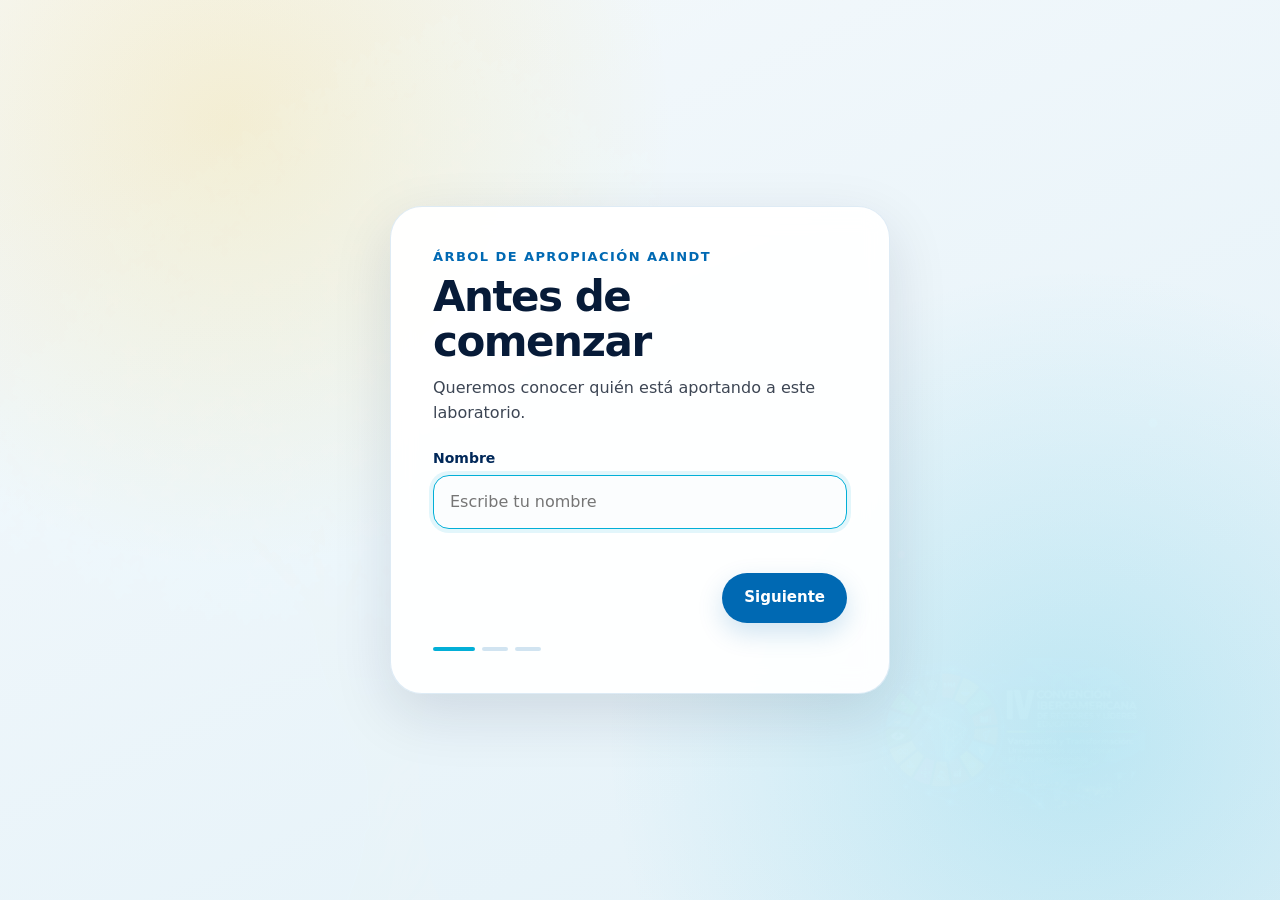
==== commit f9235a95: "Add files via upload" ====
--- a/index.html
+++ b/index.html
@@ -3,7 +3,7 @@
 <head>
 <meta charset="utf-8">
 <meta name="viewport" content="width=device-width, initial-scale=1, viewport-fit=cover">
-<meta name="theme-color" content="#071B38">
+<meta name="theme-color" content="#0A2B57">
 <title>Árbol de apropiación AAINDT</title>
 
 <script>
@@ -21,17 +21,17 @@
   :root{--title-color:#071B38}
   .svg-defs{position:absolute;width:0;height:0;overflow:hidden}
   .screen{
-    --sky-top:#ffffff;--sky-bottom:#ffffff;--sun:#FFF3C7;--sun-glow:#ffffff;--cloud:#ffffff;
-    --hill-back:#EEF4F8;--hill-mid:#E7F0F5;--hill-front:#DFEAF0;--wind:#8CB7C9;
-    --scene-alpha:.05;--sun-alpha:.03;--cloud-alpha:.06;--wind-alpha:.015;--grain:0;
+    --sky-top:#071B38;--sky-bottom:#0A2B57;--sun:#F9B804;--sun-glow:#BFEAF7;--cloud:#BFEAF7;
+    --hill-back:#16497B;--hill-mid:#0F3F70;--hill-front:#0A315D;--wind:#67BAD3;
+    --scene-alpha:.04;--sun-alpha:.03;--cloud-alpha:.04;--wind-alpha:.04;--grain:.012;
     position:relative;width:100vw;height:100vh;height:100dvh;overflow:hidden;isolation:isolate;
-    background:var(--sky-bottom);transition:background-color 1.5s cubic-bezier(.22,.61,.36,1)
+    background:var(--sky-bottom)
   }
   .screen::after{content:"";position:absolute;inset:0;z-index:1;pointer-events:none;opacity:var(--grain);
     background-image:radial-gradient(circle,rgba(0,40,89,.18) 0 .5px,transparent .68px),radial-gradient(circle,rgba(2,175,215,.12) 0 .38px,transparent .58px);
-    background-size:11px 11px,15px 15px;background-position:0 0,5px 7px;transition:opacity 1.5s ease}
+    background-size:11px 11px,15px 15px;background-position:0 0,5px 7px;transition:none}
   .background-scene{position:absolute;inset:0;width:100%;height:100%;z-index:0;pointer-events:none}
-  .sky-stop-top,.sky-stop-bottom,.scene-fill,.scene-stroke{transition:stop-color 1.55s ease,fill 1.55s ease,stroke 1.55s ease,opacity 1.55s ease}
+  .sky-stop-top,.sky-stop-bottom,.scene-fill,.scene-stroke{transition:none}
   .sky-stop-top{stop-color:var(--sky-top)}.sky-stop-bottom{stop-color:var(--sky-bottom)}
   .sun-core{fill:var(--sun);opacity:var(--sun-alpha)}.sun-glow{fill:var(--sun-glow);opacity:calc(var(--sun-alpha)*.38)}
   .cloud-shape{fill:var(--cloud);opacity:var(--cloud-alpha)}
@@ -57,64 +57,116 @@
   .landscape-title{display:none;width:min(100%,700px);height:auto}
   .landscape-title path{fill:#071B38}
 
-  .portrait-brand-box{position:absolute;left:50%;bottom:max(env(safe-area-inset-bottom),22px);transform:translateX(-50%);width:min(82vw,336px);z-index:6;display:flex;justify-content:center;pointer-events:none}
-  .landscape-brand-box{min-width:0;display:flex;align-items:flex-end;justify-content:center;padding:0 clamp(22px,3vw,56px) clamp(72px,10vh,120px) 0}
+  .portrait-brand-box{
+    position:absolute;
+    left:50%;
+    bottom:max(env(safe-area-inset-bottom),24px);
+    transform:translateX(-50%);
+    width:min(68vw,254px);
+    z-index:6;
+    display:flex;
+    justify-content:center;
+    pointer-events:none;
+  }
+
+  .landscape-brand-box{
+    min-width:0;
+    display:flex;
+    align-items:flex-end;
+    justify-content:center;
+    padding:0 clamp(22px,3vw,56px) clamp(76px,10vh,118px) 0;
+  }
+
   .aaindt-brand-card{
     position:relative;
-    width:min(100%,336px);
-    padding:5px;
-    border-radius:34px;
-    background:linear-gradient(145deg,rgba(255,255,255,.72),rgba(232,247,252,.48));
-    border:1px solid rgba(255,255,255,.88);
-    box-shadow:
-      0 18px 34px rgba(7,27,56,.20),
-      0 5px 12px rgba(0,105,179,.12),
-      inset 0 0 0 1px rgba(2,175,215,.10);
-    backdrop-filter:blur(9px);
-    -webkit-backdrop-filter:blur(9px);
+    width:min(100%,270px);
+    padding:0;
+    border:0;
+    border-radius:27px;
+    background:transparent;
+    box-shadow:none;
+    backdrop-filter:none;
+    -webkit-backdrop-filter:none;
     overflow:visible;
-    animation:aaindtBrandFloat 4.6s ease-in-out infinite;
-  }
+    animation:aaindtBrandFloat 5.2s ease-in-out infinite;
+  }
+
   .aaindt-brand-card::after{
     content:"";
     position:absolute;
-    left:13%;
-    right:13%;
-    bottom:-13px;
-    height:15px;
+    z-index:-1;
+    left:11%;
+    right:11%;
+    bottom:-12px;
+    height:18px;
     border-radius:50%;
-    background:rgba(7,27,56,.18);
-    filter:blur(10px);
+    background:rgba(7,27,56,.24);
+    filter:blur(11px);
     opacity:.72;
-    z-index:-1;
     pointer-events:none;
   }
+
   .aaindt-brand-image{
     display:block;
     width:100%;
     height:auto;
-    border-radius:29px;
-    box-shadow:inset 0 0 0 1px rgba(255,255,255,.26);
-  }
+    border:0;
+    border-radius:25px;
+    box-shadow:
+      0 13px 28px rgba(7,27,56,.18),
+      0 3px 9px rgba(0,105,179,.08);
+  }
+
   @keyframes aaindtBrandFloat{
     0%,100%{transform:translate3d(0,0,0)}
-    50%{transform:translate3d(0,-5px,0)}
-  }
+    50%{transform:translate3d(0,-4px,0)}
+  }
+
   @media (max-width:519px){
     .portrait-brand-box{
       bottom:max(env(safe-area-inset-bottom),22px);
-      width:min(82vw,304px)
-    }
+      width:min(65vw,232px);
+    }
+
     .aaindt-brand-card{
-      padding:4px;
-      border-radius:30px;
+      width:min(100%,232px);
+    }
+
+    .aaindt-brand-image{
+      border-radius:23px;
       box-shadow:
-        0 15px 28px rgba(7,27,56,.20),
-        0 4px 10px rgba(0,105,179,.10),
-        inset 0 0 0 1px rgba(2,175,215,.10);
-    }
-    .aaindt-brand-image{border-radius:26px}
-  }
+        0 11px 23px rgba(7,27,56,.17),
+        0 3px 7px rgba(0,105,179,.07);
+    }
+
+    .aaindt-brand-card::after{
+      left:13%;
+      right:13%;
+      bottom:-10px;
+      height:15px;
+      filter:blur(9px);
+      opacity:.64;
+    }
+  }
+
+  @media (orientation:landscape){
+    .portrait-brand-box{display:none}
+  }
+
+  @media (orientation:portrait){
+    .landscape-brand-box{display:none}
+  }
+
+  @media (orientation:landscape) and (max-height:520px){
+    .landscape-brand-box{
+      padding:0 18px 24px 0;
+    }
+
+    .aaindt-brand-card{
+      width:min(100%,238px);
+    }
+  }
+
   @media (prefers-reduced-motion:reduce){
     .aaindt-brand-card{animation:none!important}
   }
@@ -2882,24 +2934,48 @@
 (()=>{
   const screen=document.getElementById('screen');
   const theme=document.querySelector('meta[name="theme-color"]');
-  const states=[
-    {skyTop:'#071B38',skyBottom:'#0A2B57',sun:'#F9B804',cloud:'#BFEAF7',hillBack:'#16497B',hillMid:'#0F3F70',hillFront:'#0A315D',wind:'#67BAD3',scene:.04,sunA:.03,cloudA:.04,windA:.04,grain:.012},
-    {skyTop:'#061A3B',skyBottom:'#0A315F',sun:'#F9B804',cloud:'#BFEAF7',hillBack:'#185385',hillMid:'#114979',hillFront:'#0B3869',wind:'#67BAD3',scene:.07,sunA:.04,cloudA:.05,windA:.055,grain:.016},
-    {skyTop:'#06193A',skyBottom:'#0A3767',sun:'#F9B804',cloud:'#BFEAF7',hillBack:'#1B5C90',hillMid:'#125185',hillFront:'#0B3F75',wind:'#02AFD7',scene:.10,sunA:.05,cloudA:.06,windA:.07,grain:.020},
-    {skyTop:'#051836',skyBottom:'#0B3D70',sun:'#F9B804',cloud:'#C7EFF8',hillBack:'#1E679B',hillMid:'#14588E',hillFront:'#0C467D',wind:'#02AFD7',scene:.13,sunA:.06,cloudA:.07,windA:.085,grain:.023},
-    {skyTop:'#051733',skyBottom:'#0B4378',sun:'#F9B804',cloud:'#C7EFF8',hillBack:'#2370A4',hillMid:'#176096',hillFront:'#0E4D84',wind:'#02AFD7',scene:.16,sunA:.07,cloudA:.08,windA:.10,grain:.026},
-    {skyTop:'#04162F',skyBottom:'#0C487F',sun:'#F9B804',cloud:'#D1F2F9',hillBack:'#2879AC',hillMid:'#1A689F',hillFront:'#10558C',wind:'#02AFD7',scene:.19,sunA:.08,cloudA:.09,windA:.115,grain:.028}
-  ];
+  const fixedState={
+    skyTop:'#071B38',
+    skyBottom:'#0A2B57',
+    sun:'#F9B804',
+    cloud:'#BFEAF7',
+    hillBack:'#16497B',
+    hillMid:'#0F3F70',
+    hillFront:'#0A315D',
+    wind:'#67BAD3',
+    scene:.04,
+    sunA:.03,
+    cloudA:.04,
+    windA:.04,
+    grain:.012
+  };
+
   function applyState(s){
-    const vars={'--sky-top':s.skyTop,'--sky-bottom':s.skyBottom,'--sun':s.sun,'--cloud':s.cloud,'--hill-back':s.hillBack,'--hill-mid':s.hillMid,'--hill-front':s.hillFront,'--wind':s.wind,'--scene-alpha':s.scene,'--sun-alpha':s.sunA,'--cloud-alpha':s.cloudA,'--wind-alpha':s.windA,'--grain':s.grain};
-    for(const [k,v] of Object.entries(vars)) screen.style.setProperty(k,v);
+    const vars={
+      '--sky-top':s.skyTop,
+      '--sky-bottom':s.skyBottom,
+      '--sun':s.sun,
+      '--cloud':s.cloud,
+      '--hill-back':s.hillBack,
+      '--hill-mid':s.hillMid,
+      '--hill-front':s.hillFront,
+      '--wind':s.wind,
+      '--scene-alpha':s.scene,
+      '--sun-alpha':s.sunA,
+      '--cloud-alpha':s.cloudA,
+      '--wind-alpha':s.windA,
+      '--grain':s.grain
+    };
+
+    for(const [k,v] of Object.entries(vars)){
+      screen.style.setProperty(k,v);
+    }
+
     theme.setAttribute('content',s.skyBottom);
   }
-  applyState(states[0]);
-  if(window.matchMedia('(prefers-reduced-motion: reduce)').matches){applyState(states.at(-1));return;}
-  let step=1;
-  function advance(){if(step>=states.length)return;applyState(states[step++]);if(step<states.length)setTimeout(advance,1150)}
-  requestAnimationFrame(()=>requestAnimationFrame(()=>setTimeout(advance,140)));
+
+  // Un solo estado desde el inicio: sin transición de claro a oscuro.
+  applyState(fixedState);
 })();
 </script>
 
@@ -2911,6 +2987,7 @@
 
   const POSITION_KEY='aaindt_star_positions_v4';
   const PENDING_KEY='aaindt_pending_submit_v4';
+  const RECORD_CACHE_KEY='aaindt_records_full_v1';
   const MAX_SLOTS=700;
   const SECONDARY_MIN_MS=60000;
 
@@ -2939,6 +3016,50 @@
     }catch(e){return fallback}
   }
 
+  function readCachedRecords(){
+    const rows=readJson(RECORD_CACHE_KEY,[]);
+    if(!Array.isArray(rows))return [];
+
+    return rows
+      .map(normalizeRecord)
+      .filter(record=>
+        Number.isInteger(record.id) &&
+        record.id>0
+      )
+      .sort((a,b)=>a.id-b.id);
+  }
+
+  let persistRecordsTimer=0;
+
+  function persistRecordsNow(){
+    persistRecordsTimer=0;
+
+    try{
+      const rows=[...records.values()]
+        .sort((a,b)=>a.id-b.id)
+        .map(record=>({
+          id:record.id,
+          nombre:record.nombre,
+          idea:record.idea,
+          color:record.color
+        }));
+
+      localStorage.setItem(
+        RECORD_CACHE_KEY,
+        JSON.stringify(rows)
+      );
+    }catch(e){}
+  }
+
+  function schedulePersistRecords(){
+    if(persistRecordsTimer)return;
+
+    persistRecordsTimer=setTimeout(
+      persistRecordsNow,
+      90
+    );
+  }
+
   function readPositions(){
     const data=readJson(POSITION_KEY,{});
     return data && typeof data==='object' && !Array.isArray(data) ? data : {};
@@ -2958,6 +3079,8 @@
   function normalizeRecord(row){
     return {
       id:Number(row&&row.id)||0,
+      nombre:String(row&&row.nombre||'').trim(),
+      idea:String(row&&row.idea||'').trim(),
       color:validColor(row&&row.color)
     };
   }
@@ -3102,11 +3225,28 @@
   async function fetchInitialRecords(){
     if(loadPromise)return loadPromise;
 
-    loadPromise=aaindtJsonp({action:'obtenerIdeas',ultimoId:0},14000)
+    const localRows=readCachedRecords();
+
+    if(localRows.length){
+      for(const record of localRows){
+        records.set(String(record.id),record);
+        lastSyncedId=Math.max(lastSyncedId,record.id);
+      }
+
+      return localRows;
+    }
+
+    loadPromise=aaindtJsonp({
+      action:'obtenerIdeas',
+      ultimoId:0
+    },14000)
       .then(rows=>{
         const list=(Array.isArray(rows)?rows:[])
           .map(normalizeRecord)
-          .filter(r=>Number.isInteger(r.id)&&r.id>0)
+          .filter(record=>
+            Number.isInteger(record.id) &&
+            record.id>0
+          )
           .sort((a,b)=>a.id-b.id);
 
         for(const record of list){
@@ -3114,9 +3254,12 @@
           lastSyncedId=Math.max(lastSyncedId,record.id);
         }
 
+        schedulePersistRecords();
         return list;
       })
-      .finally(()=>{loadPromise=null});
+      .finally(()=>{
+        loadPromise=null;
+      });
 
     return loadPromise;
   }
@@ -3134,41 +3277,43 @@
       .then(rows=>{
         const list=(Array.isArray(rows)?rows:[])
           .map(normalizeRecord)
-          .filter(r=>Number.isInteger(r.id)&&r.id>since)
+          .filter(record=>
+            Number.isInteger(record.id) &&
+            record.id>since
+          )
           .sort((a,b)=>a.id-b.id);
 
         if(list.length){
-          lastSyncedId=Math.max(lastSyncedId,...list.map(r=>r.id));
+          lastSyncedId=Math.max(
+            lastSyncedId,
+            ...list.map(record=>record.id)
+          );
         }
 
         return list;
       })
-      .finally(()=>{secondaryPromise=null});
+      .finally(()=>{
+        secondaryPromise=null;
+      });
 
     return secondaryPromise;
   }
 
-  async function fetchDetail(id){
+  function getDetail(id){
     const safeId=Number(id);
 
     if(!Number.isInteger(safeId)||safeId<=0){
-      throw new Error('Identificador de estrella inválido.');
-    }
-
-    const detail=await aaindtJsonp({
-      action:'detalle',
-      id:safeId
-    },10000);
-
-    if(!detail||Number(detail.id)!==safeId){
-      throw new Error('No fue posible obtener este aporte.');
-    }
+      return null;
+    }
+
+    const record=records.get(String(safeId));
+    if(!record)return null;
 
     return {
-      id:safeId,
-      nombre:String(detail.nombre||''),
-      idea:String(detail.idea||''),
-      color:validColor(detail.color)
+      id:record.id,
+      nombre:record.nombre,
+      idea:record.idea,
+      color:record.color
     };
   }
 
@@ -3219,7 +3364,17 @@
           },9000);
 
           if(status&&status.saved&&status.record){
-            const record=normalizeRecord(status.record);
+            const record=normalizeRecord({
+              ...status.record,
+              nombre:pending.payload.nombre,
+              idea:pending.payload.idea,
+              color:pending.payload.color
+            });
+
+            records.set(String(record.id),record);
+            lastSyncedId=Math.max(lastSyncedId,record.id);
+            schedulePersistRecords();
+
             clearPending();
             onState({type:'saved',attempt:pending.attempts,record});
             return record;
@@ -3385,6 +3540,7 @@
     const isNew=!records.has(key);
 
     records.set(key,clean);
+    schedulePersistRecords();
 
     const slot=assign(clean,{preferVisible});
     paint(clean,slot);
@@ -3507,7 +3663,7 @@
   window.AAINDT_DATA={
     fetchInitialRecords,
     refreshNewStars,
-    fetchDetail,
+    getDetail,
     saveIdea,
     register,
     targetFor,
@@ -3541,7 +3697,8 @@
   const dataApi=window.AAINDT_DATA;
   if(!dataApi)return;
 
-  const detailCache=new Map();
+  // Los detalles ya vienen en la sincronización general.
+  // Un clic sobre una estrella NO crea ninguna petición al servidor.
 
   // Índice espacial: cada estrella visible vive en una celda.
   // Así no recorremos cientos de elementos en cada movimiento.
@@ -3761,72 +3918,40 @@
     pointerRaf=requestAnimationFrame(processPointer);
   }
 
-  async function openDetail(id){
+  function openDetail(id){
     hideLens();
 
-    // Si ya está en memoria, se muestra sin spinner ni espera visual.
-    const cached=detailCache.get(id);
-
-    if(cached){
-      detailId.textContent=`Aporte #${cached.id}`;
-      detailName.textContent=cached.nombre||'Participante';
-      detailIdea.textContent=cached.idea||'Sin texto disponible.';
-      detailStar.style.setProperty('--detail-color',cached.color);
-
-      loading.hidden=true;
-      content.hidden=false;
+    const detail=dataApi.getDetail(id);
+
+    if(!detail){
+      // No se consulta al servidor por clic.
+      // Si este navegador aún no tiene el detalle, llegará con la
+      // próxima sincronización general habilitada cada 60 segundos.
       modal.classList.add('is-open');
-      closeBtn.focus({preventScroll:true});
-      return;
-    }
-
-    modal.classList.add('is-open');
-    loading.hidden=true;
-    content.hidden=true;
-
-    // Evita el "flash" de cargando cuando el servidor responde rápido.
-    let resolved=false;
-    const loaderTimer=setTimeout(()=>{
-      if(resolved)return;
-      loading.innerHTML=`
-        <div class="aaindt-star-detail__loading-inner">
-          <div class="aaindt-star-detail__pulse"></div>
-          <span>Abriendo aporte…</span>
-        </div>
-      `;
-      loading.hidden=false;
-    },180);
-
-    try{
-      const detail=await dataApi.fetchDetail(id);
-      detailCache.set(id,detail);
-      resolved=true;
-      clearTimeout(loaderTimer);
-
-      // Datos del usuario: SIEMPRE textContent.
-      detailId.textContent=`Aporte #${detail.id}`;
-      detailName.textContent=detail.nombre||'Participante';
-      detailIdea.textContent=detail.idea||'Sin texto disponible.';
-      detailStar.style.setProperty('--detail-color',detail.color);
-
-      loading.hidden=true;
-      content.hidden=false;
-      closeBtn.focus({preventScroll:true});
-
-    }catch(err){
-      resolved=true;
-      clearTimeout(loaderTimer);
-
       content.hidden=true;
       loading.hidden=false;
       loading.innerHTML='';
 
       const message=document.createElement('div');
       message.textContent=
-        (err&&err.message)||
-        'No fue posible cargar este aporte.';
+        'Este aporte se está sincronizando. Estará disponible en la próxima actualización del árbol.';
       loading.appendChild(message);
-    }
+      closeBtn.focus({preventScroll:true});
+      return;
+    }
+
+    detailId.textContent=`Aporte #${detail.id}`;
+    detailName.textContent=detail.nombre||'Participante';
+    detailIdea.textContent=detail.idea||'Sin texto disponible.';
+    detailStar.style.setProperty(
+      '--detail-color',
+      detail.color
+    );
+
+    loading.hidden=true;
+    content.hidden=false;
+    modal.classList.add('is-open');
+    closeBtn.focus({preventScroll:true});
   }
 
   function closeDetail(){
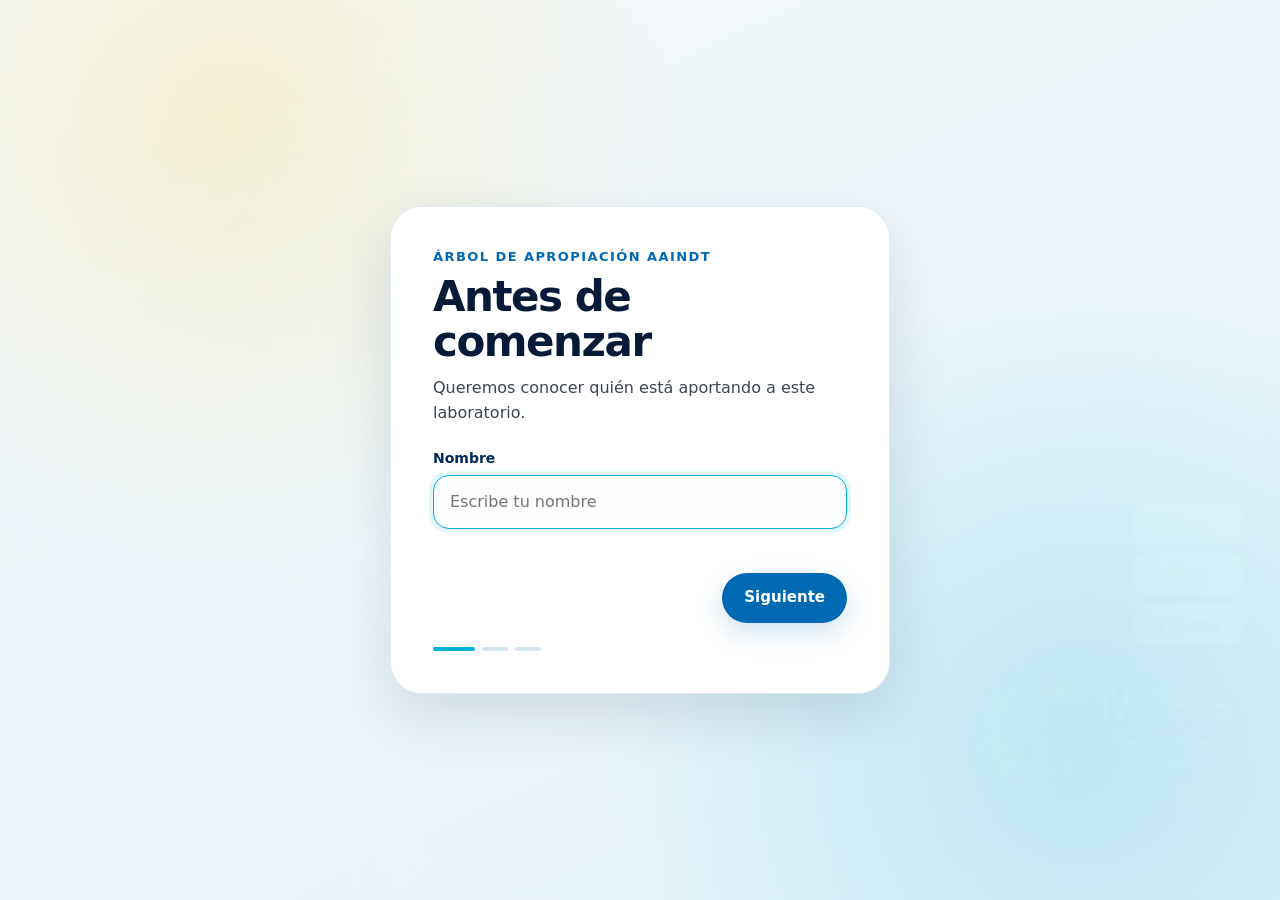
==== commit ae740294: "Add files via upload" ====
--- a/index.html
+++ b/index.html
@@ -1167,9 +1167,724 @@
     }
   }
 
+
+  /* =========================================================
+     PERFORMANCE AAINDT — reducción real de trabajo por frame
+     ========================================================= */
+
+  /* Logo optimizado: una sola imagen WebP compacta para ambos layouts. */
+  .aaindt-brand-image{
+    width:100%;
+    height:auto;
+    aspect-ratio:336/189;
+    border-radius:25px;
+    background-image:url("[data-uri]");
+    background-size:cover;
+    background-position:center;
+    background-repeat:no-repeat;
+    box-shadow:
+      0 10px 22px rgba(7,27,56,.15),
+      0 2px 6px rgba(0,105,179,.06);
+  }
+
+  /* La sombra da sensación flotante; ya no movemos el logo continuamente. */
+  .aaindt-brand-card{
+    animation:none!important;
+  }
+  .aaindt-brand-card::after{
+    filter:none!important;
+    background:radial-gradient(
+      ellipse at center,
+      rgba(7,27,56,.24) 0%,
+      rgba(7,27,56,.10) 44%,
+      transparent 72%
+    )!important;
+  }
+
+  /* El fondo conserva las curvas pero queda estático: cero repintado continuo. */
+  .aaindt-bg-motion{
+    animation:none!important;
+    will-change:auto!important;
+  }
+
+  /* De 24 grupos de flores animados pasamos a 4 en escritorio y 0 en móvil. */
+  .aaindt-motion{
+    animation:none!important;
+    will-change:auto!important;
+  }
+  @media (min-width:900px) and (prefers-reduced-motion:no-preference){
+    .aaindt-motion-0,
+    .aaindt-motion-6,
+    .aaindt-motion-12,
+    .aaindt-motion-18{
+      animation:aaindtMicroSway 16s ease-in-out infinite alternate!important;
+      will-change:transform;
+    }
+  }
+  body.aaindt-intro-open .aaindt-motion{
+    animation-play-state:paused!important;
+  }
+
+  /* Evita blur en tiempo real sobre un SVG grande. */
+  .aaindt-intro__card{
+    backdrop-filter:none!important;
+    -webkit-backdrop-filter:none!important;
+    background:rgba(255,255,255,.985)!important;
+  }
+
+  /* Lupa: sólo composición por transform, sin blur y sin left/top animados. */
+  .aaindt-star-lens{
+    left:0!important;
+    top:0!important;
+    margin:0!important;
+    backdrop-filter:none!important;
+    -webkit-backdrop-filter:none!important;
+    will-change:transform;
+    transition:opacity .06s ease,transform .08s ease!important;
+    transform:
+      translate3d(var(--lens-x,-120px),var(--lens-y,-120px),0)
+      translate(-50%,-50%)
+      scale(.92)!important;
+  }
+  .aaindt-star-lens.is-visible{
+    transform:
+      translate3d(var(--lens-x,-120px),var(--lens-y,-120px),0)
+      translate(-50%,-50%)
+      scale(1)!important;
+  }
+
+  /* Ficha: entrada rápida, sin sensación de espera artificial. */
+  .aaindt-star-detail.is-open{
+    animation:none!important;
+  }
+  .aaindt-star-detail__card{
+    animation:aaindtDetailFast .11s ease-out both!important;
+  }
+  .aaindt-star-detail__content{
+    animation:none!important;
+  }
+  @keyframes aaindtDetailFast{
+    from{opacity:.78;transform:scale(.992)}
+    to{opacity:1;transform:scale(1)}
+  }
+
+  /* Formulario y pasos más ágiles. */
+  .aaindt-intro{
+    transition:opacity .16s ease,visibility .16s ease!important;
+  }
+  .aaindt-intro__step{
+    animation-duration:.16s!important;
+  }
+  .aaindt-intro.is-planting{
+    transition:opacity .16s ease!important;
+    background:transparent!important;
+  }
+  .aaindt-intro.is-planting .aaindt-intro__card{
+    transition:transform .24s ease,opacity .18s ease!important;
+  }
+
+  /* Durante “registrando” dejamos una sola animación continua. */
+  .aaindt-sending-ring,
+  .aaindt-sending-star-wrap,
+  .aaindt-sending-star,
+  .aaindt-sending-dots span{
+    animation:none!important;
+  }
+  .aaindt-sending-orbit{
+    animation:aaindtSendingOrbit 2.8s linear infinite!important;
+  }
+  .aaindt-sending-message{
+    transition:opacity .10s ease!important;
+  }
+
+  .aaindt-flight-flower{
+    transition:opacity .12s ease!important;
+  }
+
+  @media (max-width:519px){
+    .aaindt-brand-image{
+      border-radius:23px;
+    }
+    .aaindt-motion{
+      animation:none!important;
+    }
+  }
+
+
+  /* =========================================================
+     PERFIL SUAVE — cero animación continua del árbol
+     ========================================================= */
+  .aaindt-motion{
+    animation:none!important;
+    will-change:auto!important;
+  }
+
+  .aaindt-flower-item{
+    stroke:none!important;
+    stroke-width:0!important;
+    transition:opacity .16s ease-out!important;
+  }
+
+  .aaindt-flower-item.is-visible{
+    stroke-opacity:0!important;
+  }
+
+  .aaindt-depth-static{
+    transition:none!important;
+  }
+
+
+  /* =========================================================
+     LOGOS — intervención mínima solicitada
+     No modifica árbol, fondo, formularios, estrellas ni JS.
+     ========================================================= */
+
+  /* IV Convención:
+     la optimización anterior perdió transparencia y podía verse como borde negro.
+     Esta versión conserva el canal alpha del SVG. */
+  .aaindt-brand-image{
+    background-image:url("[data-uri]")!important;
+    background-size:contain!important;
+    background-position:center!important;
+    background-repeat:no-repeat!important;
+    border:0!important;
+    border-radius:0!important;
+    box-shadow:none!important;
+    outline:0!important;
+  }
+
+  .aaindt-brand-card{
+    border:0!important;
+    border-radius:0!important;
+    background:transparent!important;
+    box-shadow:none!important;
+    backdrop-filter:none!important;
+    -webkit-backdrop-filter:none!important;
+    overflow:visible!important;
+    animation:aaindtBrandFloatLight 6.8s ease-in-out infinite!important;
+    will-change:transform;
+  }
+
+  /* Sombra separada del logo: da flotación sin crear un marco. */
+  .aaindt-brand-card::after{
+    content:""!important;
+    position:absolute!important;
+    left:12%!important;
+    right:12%!important;
+    bottom:-9px!important;
+    height:13px!important;
+    border-radius:50%!important;
+    background:radial-gradient(ellipse at center,
+      rgba(0,10,30,.24) 0%,
+      rgba(0,10,30,.10) 44%,
+      transparent 72%)!important;
+    filter:none!important;
+    opacity:.72!important;
+    z-index:-1!important;
+    pointer-events:none!important;
+  }
+
+  /* Más chispitas, pero en UNA sola capa animada. */
+  .aaindt-brand-card::before{
+    content:"";
+    position:absolute;
+    inset:-18px;
+    z-index:2;
+    pointer-events:none;
+    background:
+      radial-gradient(circle at 7% 24%,  #02AFD7 0 2px, transparent 3px),
+      radial-gradient(circle at 18% 78%, #00BB3A 0 2px, transparent 3px),
+      radial-gradient(circle at 38% 5%,  #F9B804 0 2px, transparent 3px),
+      radial-gradient(circle at 63% 94%, #FC0D87 0 2px, transparent 3px),
+      radial-gradient(circle at 85% 16%, #67BAD3 0 2px, transparent 3px),
+      radial-gradient(circle at 96% 55%, #FA3E28 0 2px, transparent 3px),
+      radial-gradient(circle at 76% 78%, #F9B804 0 1.6px, transparent 2.7px),
+      radial-gradient(circle at 29% 96%, #02AFD7 0 1.6px, transparent 2.7px);
+    opacity:.62;
+    transform:translate3d(0,0,0) scale(.98);
+    animation:aaindtBrandSparkles 5.4s ease-in-out infinite;
+    will-change:transform,opacity;
+  }
+
+  @keyframes aaindtBrandFloatLight{
+    0%,100%{transform:translate3d(0,0,0)}
+    50%{transform:translate3d(0,-3px,0)}
+  }
+
+  @keyframes aaindtBrandSparkles{
+    0%,100%{opacity:.34;transform:translate3d(0,2px,0) scale(.98)}
+    42%{opacity:.84;transform:translate3d(0,-1px,0) scale(1.015)}
+    72%{opacity:.58;transform:translate3d(0,0,0) scale(1)}
+  }
+
+  .aaindt-paused .aaindt-brand-card,
+  body.aaindt-intro-open .aaindt-brand-card{
+    animation-play-state:paused!important;
+  }
+  .aaindt-paused .aaindt-brand-card::before,
+  body.aaindt-intro-open .aaindt-brand-card::before{
+    animation-play-state:paused!important;
+  }
+
+  /* Logos UNAD / SIGI / ECEDU: pequeños, minimalistas y sin contenedor externo. */
+  .aaindt-partners{
+    display:flex;
+    flex-direction:column;
+    align-items:flex-end;
+    gap:7px;
+    pointer-events:none;
+  }
+
+  .aaindt-partner-chip{
+    width:86px;
+    height:36px;
+    padding:5px 8px;
+    display:grid;
+    place-items:center;
+    border:0;
+    border-radius:12px;
+    background:rgba(255,255,255,.78);
+    box-shadow:0 4px 12px rgba(2,15,36,.11);
+  }
+
+  .aaindt-partner-logo{
+    display:block;
+    width:100%;
+    height:100%;
+    background-repeat:no-repeat;
+    background-position:center;
+    background-size:contain;
+  }
+
+  .aaindt-partner-logo--unad{background-image:url("[data-uri]")}
+  .aaindt-partner-logo--sigi{background-image:url("[data-uri]")}
+  .aaindt-partner-logo--ecedu{background-image:url("[data-uri]")}
+
+  /* MÓVIL / PORTRAIT:
+     IV permanece abajo y centrado exactamente como estaba.
+     Los 3 logos quedan discretos a la derecha, debajo del botón estrella. */
+  .aaindt-partners--portrait{
+    position:absolute;
+    z-index:6;
+    right:max(8px,calc(env(safe-area-inset-right) + 6px));
+    top:calc(max(14px,calc(env(safe-area-inset-top) + 10px)) + 68px);
+  }
+
+  .aaindt-partners--landscape{display:none}
+
+  /* PANTALLA GRANDE:
+     conserva la altura inferior del IV; solo se alinea a la derecha.
+     Los demás logos quedan arriba, también alineados a la derecha. */
+  @media (orientation:landscape){
+    .aaindt-partners--portrait{display:none}
+
+    .landscape-brand-box{
+      justify-content:flex-end!important;
+      align-items:flex-end!important;
+      padding:0 clamp(22px,3vw,56px) clamp(76px,10vh,118px) 0!important;
+    }
+
+    .aaindt-landscape-logo-column{
+      width:min(100%,270px);
+      display:flex;
+      flex-direction:column;
+      align-items:flex-end;
+      justify-content:flex-end;
+      gap:13px;
+    }
+
+    .aaindt-partners--landscape{
+      display:flex;
+      gap:8px;
+    }
+
+    .aaindt-partner-chip{
+      width:108px;
+      height:42px;
+      padding:6px 10px;
+      border-radius:13px;
+      background:rgba(255,255,255,.80);
+      box-shadow:0 5px 14px rgba(2,15,36,.10);
+    }
+
+    .aaindt-landscape-logo-column .aaindt-brand-card{
+      width:min(100%,270px)!important;
+      margin-left:auto;
+    }
+  }
+
+  @media (orientation:landscape) and (max-height:520px){
+    .landscape-brand-box{
+      padding:0 18px 24px 0!important;
+    }
+    .aaindt-landscape-logo-column{
+      width:min(100%,238px);
+      gap:8px;
+    }
+    .aaindt-partner-chip{
+      width:90px;
+      height:34px;
+      padding:4px 7px;
+      border-radius:11px;
+    }
+    .aaindt-landscape-logo-column .aaindt-brand-card{
+      width:min(100%,238px)!important;
+    }
+  }
+
+  @media (max-width:430px) and (orientation:portrait){
+    .aaindt-partners--portrait{
+      right:max(7px,calc(env(safe-area-inset-right) + 5px));
+      top:calc(max(12px,calc(env(safe-area-inset-top) + 8px)) + 64px);
+      gap:6px;
+    }
+    .aaindt-partner-chip{
+      width:78px;
+      height:32px;
+      padding:4px 7px;
+      border-radius:11px;
+    }
+  }
+
+  @media (prefers-reduced-motion:reduce){
+    .aaindt-brand-card,
+    .aaindt-brand-card::before{
+      animation:none!important;
+    }
+  }
+
+
+
+  /* =========================================================
+     FONDO VIVO AAINDT — movimiento suave de bajo costo
+     3 capas animadas en total (2 en móvil), solo transform/opacity.
+     Sin canvas, sin WebGL, sin filtros, sin background-position.
+     ========================================================= */
+  .aaindt-network-bg{
+    contain:paint;
+  }
+
+  .aaindt-bg-waves,
+  .aaindt-bg-motion,
+  .aaindt-bg-ambient{
+    transform-box:fill-box;
+    transform-origin:center;
+  }
+
+  /* Onda principal: movimiento largo, lento y natural. */
+  .aaindt-bg-waves{
+    animation:aaindtWaveDrift 28s cubic-bezier(.55,.5,.45,.5) infinite alternate!important;
+    will-change:transform;
+  }
+
+  /* Las líneas se desplazan en sentido contrario para crear profundidad. */
+  .aaindt-bg-motion{
+    animation:aaindtNetworkDrift 34s cubic-bezier(.55,.5,.45,.5) infinite alternate!important;
+    will-change:transform;
+  }
+
+  /* Cambio de sensación de color sin repintar el fondo completo. */
+  .aaindt-bg-ambient{
+    opacity:.42;
+    animation:aaindtAmbientBreath 13s ease-in-out infinite alternate;
+    will-change:opacity,transform;
+  }
+
+  @keyframes aaindtWaveDrift{
+    0%{transform:translate3d(-24px,3px,0) scale(1.018)}
+    48%{transform:translate3d(5px,-5px,0) scale(1.022)}
+    100%{transform:translate3d(28px,2px,0) scale(1.018)}
+  }
+
+  @keyframes aaindtNetworkDrift{
+    0%{transform:translate3d(12px,-2px,0)}
+    50%{transform:translate3d(-3px,4px,0)}
+    100%{transform:translate3d(-17px,-1px,0)}
+  }
+
+  @keyframes aaindtAmbientBreath{
+    0%{opacity:.30;transform:translate3d(-10px,5px,0) scale(.98)}
+    55%{opacity:.50;transform:translate3d(8px,-6px,0) scale(1.02)}
+    100%{opacity:.37;transform:translate3d(16px,2px,0) scale(1)}
+  }
+
+  /* La animación no compite con momentos de interacción importante. */
+  .aaindt-paused .aaindt-bg-waves,
+  .aaindt-paused .aaindt-bg-motion,
+  .aaindt-paused .aaindt-bg-ambient,
+  body.aaindt-intro-open .aaindt-bg-waves,
+  body.aaindt-intro-open .aaindt-bg-motion,
+  body.aaindt-intro-open .aaindt-bg-ambient{
+    animation-play-state:paused!important;
+  }
+
+  /* En móvil dejamos solo 2 animaciones continuas. */
+  @media (max-width:519px){
+    .aaindt-bg-waves{
+      animation-duration:34s!important;
+    }
+    .aaindt-bg-motion{
+      animation:none!important;
+      will-change:auto!important;
+      opacity:.62;
+    }
+    .aaindt-bg-ambient{
+      animation-duration:17s!important;
+      opacity:.34;
+    }
+  }
+
+  @media (prefers-reduced-motion:reduce){
+    .aaindt-bg-waves,
+    .aaindt-bg-motion,
+    .aaindt-bg-ambient{
+      animation:none!important;
+      will-change:auto!important;
+    }
+  }
+
+
+
+  /* =========================================================
+     MICRO DESTELLOS Y LUCIÉRNAGAS — muy ligeros
+     - Solo opacity + transform
+     - Sin canvas, sin blur animado, sin JS extra
+     ========================================================= */
+  .aaindt-top-sparkles,
+  .aaindt-trunk-fireflies{
+    position:absolute;
+    inset:0;
+    pointer-events:none;
+    overflow:hidden;
+    z-index:3;
+  }
+  .aaindt-top-sparkles{z-index:3}
+  .aaindt-trunk-fireflies{z-index:3}
+
+  .aaindt-sparkle,
+  .aaindt-firefly{
+    position:absolute;
+    display:block;
+    will-change:transform,opacity;
+    backface-visibility:hidden;
+  }
+
+  .aaindt-sparkle{
+    width:var(--size,7px);
+    height:var(--size,7px);
+    color:var(--c,#8DE7FF);
+    opacity:0;
+    transform:translate3d(0,0,0) scale(.72);
+    animation:aaindtTwinkle var(--dur,5.5s) ease-in-out var(--delay,0s) infinite;
+  }
+  .aaindt-sparkle::before,
+  .aaindt-sparkle::after{
+    content:"";
+    position:absolute;
+    left:50%;
+    top:50%;
+    transform:translate(-50%,-50%);
+    border-radius:999px;
+    background:currentColor;
+    box-shadow:0 0 6px color-mix(in srgb, currentColor 55%, transparent);
+  }
+  .aaindt-sparkle::before{width:100%;height:1.3px}
+  .aaindt-sparkle::after{width:1.3px;height:100%}
+
+  .aaindt-firefly{
+    width:var(--size,5px);
+    height:var(--size,5px);
+    border-radius:50%;
+    background:var(--c,#9FF5D4);
+    opacity:0;
+    box-shadow:0 0 8px color-mix(in srgb, var(--c,#9FF5D4) 58%, transparent);
+    transform:translate3d(0,0,0) scale(.85);
+    animation:aaindtFirefly var(--dur,7.2s) ease-in-out var(--delay,0s) infinite;
+  }
+  .aaindt-firefly::after{
+    content:"";
+    position:absolute;
+    inset:-2px;
+    border-radius:50%;
+    background:radial-gradient(circle, color-mix(in srgb, var(--c,#9FF5D4) 28%, white) 0%, transparent 72%);
+    opacity:.78;
+  }
+
+  @keyframes aaindtTwinkle{
+    0%,14%,100%{opacity:0;transform:translate3d(0,0,0) scale(.68)}
+    22%{opacity:.42;transform:translate3d(0,-1px,0) scale(.9)}
+    32%{opacity:.96;transform:translate3d(0,-2px,0) scale(1.08)}
+    45%{opacity:.24;transform:translate3d(0,-1px,0) scale(.84)}
+    55%{opacity:.82;transform:translate3d(0,-2px,0) scale(1)}
+    68%{opacity:0;transform:translate3d(0,0,0) scale(.72)}
+  }
+  @keyframes aaindtFirefly{
+    0%,16%,100%{opacity:0;transform:translate3d(0,0,0) scale(.82)}
+    28%{opacity:.88;transform:translate3d(-1px,-4px,0) scale(1)}
+    46%{opacity:.28;transform:translate3d(1px,-7px,0) scale(.92)}
+    60%{opacity:.96;transform:translate3d(-1px,-10px,0) scale(1.06)}
+    78%{opacity:0;transform:translate3d(0,-13px,0) scale(.8)}
+  }
+
+  /* Distribución fija: pocas piezas, sensación viva y costo mínimo */
+  .aaindt-top-sparkles .aaindt-sparkle:nth-child(1){left:6%;top:8%;--size:8px;--c:#8DE7FF;--dur:6.3s;--delay:-2.2s}
+  .aaindt-top-sparkles .aaindt-sparkle:nth-child(2){left:13%;top:12%;--size:6px;--c:#56D7FF;--dur:7.1s;--delay:-4.8s}
+  .aaindt-top-sparkles .aaindt-sparkle:nth-child(3){left:21%;top:6%;--size:7px;--c:#C7F3FF;--dur:5.9s;--delay:-1.1s}
+  .aaindt-top-sparkles .aaindt-sparkle:nth-child(4){left:34%;top:10%;--size:8px;--c:#F8D86F;--dur:6.8s;--delay:-3.7s}
+  .aaindt-top-sparkles .aaindt-sparkle:nth-child(5){left:47%;top:7%;--size:6px;--c:#9FE6FF;--dur:6.5s;--delay:-5.2s}
+  .aaindt-top-sparkles .aaindt-sparkle:nth-child(6){left:60%;top:11%;--size:7px;--c:#83F0E4;--dur:7.4s;--delay:-2.9s}
+  .aaindt-top-sparkles .aaindt-sparkle:nth-child(7){left:72%;top:8.5%;--size:8px;--c:#67D7FF;--dur:6.1s;--delay:-4.4s}
+  .aaindt-top-sparkles .aaindt-sparkle:nth-child(8){left:82%;top:13%;--size:6px;--c:#FF7BC2;--dur:7.8s;--delay:-6.1s}
+  .aaindt-top-sparkles .aaindt-sparkle:nth-child(9){left:90%;top:9%;--size:7px;--c:#B8F1FF;--dur:6.2s;--delay:-2.7s}
+
+  .aaindt-trunk-fireflies .aaindt-firefly:nth-child(1){left:17%;bottom:16%;--size:5px;--c:#82F3E6;--dur:7.6s;--delay:-2.8s}
+  .aaindt-trunk-fireflies .aaindt-firefly:nth-child(2){left:21%;bottom:22%;--size:4px;--c:#FFD768;--dur:8.2s;--delay:-5.4s}
+  .aaindt-trunk-fireflies .aaindt-firefly:nth-child(3){left:24%;bottom:18%;--size:5px;--c:#A6EEFF;--dur:7.1s;--delay:-1.6s}
+  .aaindt-trunk-fireflies .aaindt-firefly:nth-child(4){left:28%;bottom:24%;--size:4px;--c:#88F1D1;--dur:8.6s;--delay:-6.3s}
+  .aaindt-trunk-fireflies .aaindt-firefly:nth-child(5){left:31%;bottom:14%;--size:5px;--c:#FF85C4;--dur:7.8s;--delay:-4.1s}
+  .aaindt-trunk-fireflies .aaindt-firefly:nth-child(6){left:35%;bottom:20%;--size:4px;--c:#7DDCFF;--dur:8.3s;--delay:-2.2s}
+  .aaindt-trunk-fireflies .aaindt-firefly:nth-child(7){left:27%;bottom:10%;--size:5px;--c:#F4D56C;--dur:7.4s;--delay:-5.8s}
+
+  @media (orientation:portrait){
+    .aaindt-top-sparkles .aaindt-sparkle:nth-child(1){left:9%;top:5%}
+    .aaindt-top-sparkles .aaindt-sparkle:nth-child(2){left:20%;top:10%}
+    .aaindt-top-sparkles .aaindt-sparkle:nth-child(3){left:32%;top:7%}
+    .aaindt-top-sparkles .aaindt-sparkle:nth-child(4){left:46%;top:11%}
+    .aaindt-top-sparkles .aaindt-sparkle:nth-child(5){left:58%;top:6%}
+    .aaindt-top-sparkles .aaindt-sparkle:nth-child(6){left:71%;top:10%}
+    .aaindt-top-sparkles .aaindt-sparkle:nth-child(7){left:82%;top:7%}
+    .aaindt-top-sparkles .aaindt-sparkle:nth-child(8){left:88%;top:13%}
+    .aaindt-top-sparkles .aaindt-sparkle:nth-child(9){left:14%;top:15%}
+
+    .aaindt-trunk-fireflies .aaindt-firefly:nth-child(1){left:34%;bottom:24%}
+    .aaindt-trunk-fireflies .aaindt-firefly:nth-child(2){left:39%;bottom:29%}
+    .aaindt-trunk-fireflies .aaindt-firefly:nth-child(3){left:42%;bottom:23%}
+    .aaindt-trunk-fireflies .aaindt-firefly:nth-child(4){left:46%;bottom:31%}
+    .aaindt-trunk-fireflies .aaindt-firefly:nth-child(5){left:49%;bottom:20%}
+    .aaindt-trunk-fireflies .aaindt-firefly:nth-child(6){left:52%;bottom:26%}
+    .aaindt-trunk-fireflies .aaindt-firefly:nth-child(7){left:44%;bottom:17%}
+  }
+
+  @media (max-width:520px){
+    .aaindt-top-sparkles .aaindt-sparkle{opacity:.92}
+    .aaindt-trunk-fireflies .aaindt-firefly{box-shadow:0 0 6px color-mix(in srgb, var(--c,#9FF5D4) 45%, transparent)}
+  }
+
+  @media (prefers-reduced-motion:reduce){
+    .aaindt-top-sparkles .aaindt-sparkle,
+    .aaindt-trunk-fireflies .aaindt-firefly{animation:none!important;opacity:.42}
+  }
+  .aaindt-paused .aaindt-top-sparkles .aaindt-sparkle,
+  .aaindt-paused .aaindt-trunk-fireflies .aaindt-firefly,
+  .aaindt-intro-open .aaindt-top-sparkles .aaindt-sparkle,
+  .aaindt-intro-open .aaindt-trunk-fireflies .aaindt-firefly{
+    animation-play-state:paused!important;
+  }
+
+
+
+  /* =========================================================
+     AJUSTE LIVIANO — luciérnagas que nacen abajo, suben y desaparecen
+     Se añade un pequeño grupo en la parte inferior para acompañar el logo.
+     ========================================================= */
+  .aaindt-bottom-fireflies{
+    position:absolute;
+    inset:0;
+    pointer-events:none;
+    overflow:hidden;
+    z-index:3;
+  }
+
+  .aaindt-trunk-fireflies .aaindt-firefly,
+  .aaindt-bottom-fireflies .aaindt-firefly{
+    animation-name:aaindtFireflyFloat;
+    animation-duration:var(--dur,7.8s);
+    animation-delay:var(--delay,0s);
+    animation-timing-function:ease-in-out;
+    animation-iteration-count:infinite;
+  }
+
+  @keyframes aaindtFireflyFloat{
+    0%{opacity:0;transform:translate3d(0,10px,0) scale(.72)}
+    12%{opacity:0;transform:translate3d(0,8px,0) scale(.76)}
+    25%{opacity:.95;transform:translate3d(calc(var(--drift, 0px) * .35),0,0) scale(1)}
+    48%{opacity:.45;transform:translate3d(calc(var(--drift, 0px) * .85),calc(var(--rise, -26px) * .45),0) scale(.95)}
+    66%{opacity:.98;transform:translate3d(calc(var(--drift, 0px) * 1.15),calc(var(--rise, -26px) * .72),0) scale(1.03)}
+    100%{opacity:0;transform:translate3d(calc(var(--drift, 0px) * 1.45),var(--rise, -26px),0) scale(.78)}
+  }
+
+  /* Reubicación: salen desde la parte baja del tronco */
+  .aaindt-trunk-fireflies .aaindt-firefly:nth-child(1){left:15%;bottom:10%;--size:5px;--c:#82F3E6;--dur:7.6s;--delay:-2.8s;--drift:3px;--rise:-32px}
+  .aaindt-trunk-fireflies .aaindt-firefly:nth-child(2){left:17.5%;bottom:8%;--size:4px;--c:#FFD768;--dur:8.2s;--delay:-5.4s;--drift:-2px;--rise:-28px}
+  .aaindt-trunk-fireflies .aaindt-firefly:nth-child(3){left:20%;bottom:12%;--size:5px;--c:#A6EEFF;--dur:7.1s;--delay:-1.6s;--drift:2px;--rise:-35px}
+  .aaindt-trunk-fireflies .aaindt-firefly:nth-child(4){left:22.5%;bottom:9%;--size:4px;--c:#88F1D1;--dur:8.6s;--delay:-6.3s;--drift:4px;--rise:-30px}
+  .aaindt-trunk-fireflies .aaindt-firefly:nth-child(5){left:24.5%;bottom:6%;--size:5px;--c:#FF85C4;--dur:7.8s;--delay:-4.1s;--drift:-3px;--rise:-34px}
+  .aaindt-trunk-fireflies .aaindt-firefly:nth-child(6){left:19%;bottom:5%;--size:4px;--c:#7DDCFF;--dur:8.3s;--delay:-2.2s;--drift:2px;--rise:-27px}
+  .aaindt-trunk-fireflies .aaindt-firefly:nth-child(7){left:23%;bottom:11%;--size:5px;--c:#F4D56C;--dur:7.4s;--delay:-5.8s;--drift:-2px;--rise:-31px}
+
+  /* Acompañamiento inferior suave, cerca del logo IV / zona baja */
+  .aaindt-bottom-fireflies .aaindt-firefly:nth-child(1){left:66%;bottom:10%;--size:4px;--c:#73E3FF;--dur:8.1s;--delay:-1.8s;--drift:1px;--rise:-22px}
+  .aaindt-bottom-fireflies .aaindt-firefly:nth-child(2){left:72%;bottom:6%;--size:5px;--c:#FFD35D;--dur:9s;--delay:-4.4s;--drift:-2px;--rise:-24px}
+  .aaindt-bottom-fireflies .aaindt-firefly:nth-child(3){left:79%;bottom:9%;--size:4px;--c:#7BE5D7;--dur:7.7s;--delay:-6.1s;--drift:2px;--rise:-21px}
+  .aaindt-bottom-fireflies .aaindt-firefly:nth-child(4){left:86%;bottom:7%;--size:4px;--c:#FF6AB7;--dur:8.5s;--delay:-2.7s;--drift:-1px;--rise:-26px}
+  .aaindt-bottom-fireflies .aaindt-firefly:nth-child(5){left:92%;bottom:11%;--size:5px;--c:#9BEAFF;--dur:8.8s;--delay:-5.3s;--drift:2px;--rise:-23px}
+
+  @media (orientation:portrait){
+    .aaindt-trunk-fireflies .aaindt-firefly:nth-child(1){left:32%;bottom:11%;--rise:-28px}
+    .aaindt-trunk-fireflies .aaindt-firefly:nth-child(2){left:36%;bottom:8%;--rise:-25px}
+    .aaindt-trunk-fireflies .aaindt-firefly:nth-child(3){left:40%;bottom:12%;--rise:-30px}
+    .aaindt-trunk-fireflies .aaindt-firefly:nth-child(4){left:44%;bottom:9%;--rise:-27px}
+    .aaindt-trunk-fireflies .aaindt-firefly:nth-child(5){left:47%;bottom:7%;--rise:-32px}
+    .aaindt-trunk-fireflies .aaindt-firefly:nth-child(6){left:38.5%;bottom:5%;--rise:-24px}
+    .aaindt-trunk-fireflies .aaindt-firefly:nth-child(7){left:43%;bottom:13%;--rise:-29px}
+
+    .aaindt-bottom-fireflies .aaindt-firefly:nth-child(1){left:18%;bottom:14%}
+    .aaindt-bottom-fireflies .aaindt-firefly:nth-child(2){left:32%;bottom:10%}
+    .aaindt-bottom-fireflies .aaindt-firefly:nth-child(3){left:50%;bottom:13%}
+    .aaindt-bottom-fireflies .aaindt-firefly:nth-child(4){left:67%;bottom:11%}
+    .aaindt-bottom-fireflies .aaindt-firefly:nth-child(5){left:82%;bottom:15%}
+  }
+
+  .aaindt-paused .aaindt-bottom-fireflies .aaindt-firefly,
+  .aaindt-intro-open .aaindt-bottom-fireflies .aaindt-firefly{
+    animation-play-state:paused!important;
+  }
+  @media (prefers-reduced-motion:reduce){
+    .aaindt-bottom-fireflies .aaindt-firefly{animation:none!important;opacity:.38}
+  }
+
 </style>
 </head>
 <body class="aaindt-intro-open">
+
+<div class="aaindt-top-sparkles" aria-hidden="true">
+  <span class="aaindt-sparkle"></span>
+  <span class="aaindt-sparkle"></span>
+  <span class="aaindt-sparkle"></span>
+  <span class="aaindt-sparkle"></span>
+  <span class="aaindt-sparkle"></span>
+  <span class="aaindt-sparkle"></span>
+  <span class="aaindt-sparkle"></span>
+  <span class="aaindt-sparkle"></span>
+  <span class="aaindt-sparkle"></span>
+</div>
+<div class="aaindt-trunk-fireflies" aria-hidden="true">
+  <span class="aaindt-firefly"></span>
+  <span class="aaindt-firefly"></span>
+  <span class="aaindt-firefly"></span>
+  <span class="aaindt-firefly"></span>
+  <span class="aaindt-firefly"></span>
+  <span class="aaindt-firefly"></span>
+  <span class="aaindt-firefly"></span>
+</div>
+
+<div class="aaindt-bottom-fireflies" aria-hidden="true">
+  <span class="aaindt-firefly"></span>
+  <span class="aaindt-firefly"></span>
+  <span class="aaindt-firefly"></span>
+  <span class="aaindt-firefly"></span>
+  <span class="aaindt-firefly"></span>
+</div>
 
 <div class="aaindt-intro" id="aaindtIntro" role="dialog" aria-modal="true" aria-labelledby="aaindtIntroTitle">
   <div class="aaindt-intro__card" id="aaindtIntroCard">
@@ -2786,13 +3501,7 @@
 <path fill="#612D1C" d="M830.4,1392.2c-6.7,8.1-11.5,19.2-16.2,28.5c-4.2,8.5-8.6,15.9-13.6,23.9c-1.7,2.6-3.3,5.3-5,7.9
 	c-2,3.3-4.1,6.5-6.1,9.8c-4.1,6.6-8.2,13.1-12.3,19.7c3.9-6.3,5.2-14.3,8.5-21c2.3-4.5,4.6-9,7.1-13.5c2-3.6,4-7.1,6.1-10.6
 	C808.3,1421.3,818.8,1406.4,830.4,1392.2z"/></g></g>
-    <g id="title-natural-shape"><path d="M-0.424347 16.8896Q-0.468292 16.7285 -0.475616 16.626Q-0.482941 16.5234 -0.482941 16.4502Q-0.482941 15.9668 -0.365639 15.6226Q-0.248337 15.2783 -0.0137329 15.0439Q0.0448608 14.9854 0.286789 14.8682Q0.528717 14.751 0.924454 14.5898Q1.203 14.458 1.37157 14.2749Q1.54015 14.0918 1.55479 13.8281Q1.59874 13.623 1.73069 13.3594Q1.86264 13.0957 2.03842 12.7881Q2.09724 12.7002 2.39044 11.7773Q2.68364 10.8545 3.21121 9.06738Q3.35793 8.52539 3.50452 8.12988Q3.65112 7.73438 3.75366 7.45605Q4.22287 6.21094 4.52339 5.82275Q4.82391 5.43457 4.9704 5.18555L4.9704 5.1123L4.51607 4.39453L5.08759 3.73535L5.82069 3.58887Q6.04065 3.55957 6.22387 3.17871Q6.40709 2.79785 6.86142 2.34375Q6.96419 2.31446 7.19135 2.16064Q7.41852 2.00684 7.77031 1.72852Q8.07815 1.47949 8.29811 1.3623Q8.51807 1.24512 8.63525 1.24512Q9.02985 1.24512 9.20528 1.40614Q9.38072 1.56715 9.38072 1.8306Q9.38072 2.15286 9.04449 2.76764Q8.70827 3.38242 8.70827 3.70468Q8.70827 3.85094 8.77407 3.94615Q8.83987 4.04137 8.92754 4.07066L10.6815 5.02213Q10.8275 5.08072 10.9444 5.48332Q11.0614 5.88593 11.1344 6.58859Q11.2223 7.1743 11.2735 7.56226Q11.3246 7.95021 11.3246 8.18436Q11.2223 8.81378 11.12 9.45808Q11.266 10.2779 11.4413 11.1855Q11.3537 12.0493 11.2514 12.9424Q11.2514 13.0302 11.288 13.096Q11.3246 13.1618 11.3976 13.1765Q11.646 13.1911 11.7702 13.3083Q11.8945 13.4255 11.8945 13.6304Q11.8945 13.8943 11.8142 14.0482Q11.7339 14.2021 11.5878 14.29Q11.3979 14.4074 11.2883 14.4953Q11.1788 14.5832 11.1349 14.6418L11.3248 15.5507L11.0619 17.6324Q11.0619 17.8963 11.018 18.3068Q10.9742 18.7173 10.8868 19.2597Q10.7405 19.6555 10.6675 19.9194Q10.5945 20.1833 10.5945 20.2711Q10.6675 20.5204 10.7261 20.799Q10.6384 21.1947 10.5434 21.5904Q10.4485 21.9862 10.3608 22.3675Q10.2001 22.8804 9.93725 23.1223Q9.67438 23.3643 9.32373 23.3643Q9.13307 23.3643 9.03786 23.1957Q8.94264 23.0271 8.94264 22.69Q8.94264 22.5435 8.99391 22.2651Q9.04518 21.9866 9.04518 21.8399Q9.04518 21.7374 9.01588 21.5615Q8.98659 21.3856 8.98659 21.2537Q8.98659 20.8434 9.06715 19.9419Q9.14772 19.0405 9.14772 18.5861Q9.07448 18.3371 9.00124 18.0732Q9.04518 17.7946 9.05983 17.5089Q9.07448 17.2231 9.04518 16.9739L9.26514 16.5781L9.07448 15.2151L8.97194 15.1712Q8.88382 15.1712 8.71525 15.2371Q8.54668 15.303 8.29742 15.4498Q8.12164 15.5083 7.74776 15.5743Q7.37389 15.6402 6.75819 15.6548Q6.49429 15.7867 6.25969 15.8892Q5.92255 15.9627 5.40939 16.1458Q4.89624 16.3289 4.22195 16.5928Q3.82622 16.7832 3.49628 16.8932Q3.16635 17.0032 2.9464 17.0032Q2.77061 17.0032 2.65331 17.135Q2.53601 17.2668 2.46277 17.5161Q2.41882 17.7507 2.25014 18.161Q2.08145 18.5712 1.8029 19.1869Q1.74431 19.3481 1.64165 19.6852Q1.539 20.0224 1.40717 20.5206Q1.31927 20.7111 1.20197 20.9968Q1.08467 21.2826 0.937958 21.6637Q0.937958 21.8394 0.901337 22.096Q0.864716 22.3526 0.791473 22.6895Q0.718231 22.8948 0.593605 23.2099Q0.468979 23.5249 0.27832 23.906Q0.161133 24.1406 -0.0585938 24.2505Q-0.27832 24.3604 -0.629883 24.3604Q-0.878906 24.3604 -1.01807 24.1919Q-1.15723 24.0234 -1.15723 23.6719Q-1.15723 23.291 -1.06922 22.8003Q-0.981216 22.3096 -0.790787 21.7236Q-0.58548 20.9473 -0.438881 20.4639Q-0.292282 19.9805 -0.277634 19.7461Q-0.233688 19.6436 -0.145683 19.3799Q-0.0576782 19.1162 0.0595093 18.7354Q0.191345 18.3691 0.308762 17.9004L0.235519 17.7832L-0.233688 17.8564Q-0.39505 17.8418 -0.468292 17.7246Q-0.541534 17.6074 -0.541534 17.417Q-0.541534 17.3145 -0.512238 17.1899Q-0.482941 17.0654 -0.424347 16.8896ZM4.89853 14.19Q5.23544 14.19 5.89462 14.0279Q6.5538 13.8659 6.89072 13.8659Q7.09579 13.9101 7.30087 13.9396Q7.66731 13.8659 8.0191 13.7702Q8.37089 13.6745 8.73734 13.6008Q8.88405 13.5715 8.95729 13.491Q9.03053 13.4104 9.03053 13.2786Q9.00124 12.8391 9.00124 12.678Q9.00124 12.3997 9.03786 12.0554Q9.07448 11.7112 9.14772 11.345L8.97194 10.6858L9.03053 10.0852Q8.97194 9.76296 8.93532 9.47731Q8.8987 9.19167 8.92799 9.00124Q8.8987 8.94264 8.82534 8.81081Q8.75198 8.67897 8.66409 8.53249Q8.51761 8.28346 8.36369 8.05641Q8.20976 7.82936 8.06305 7.59499Q7.85797 7.31667 7.62348 7.18483Q7.38899 7.05299 7.13974 7.05299Q6.84677 7.05299 6.53915 7.52174Q6.23154 7.99049 5.96786 8.94264Q5.92392 9.05983 5.72617 9.42604Q5.52841 9.79225 5.1622 10.3782Q5.10361 10.9348 4.76669 11.7625Q4.42978 12.5901 3.82919 13.7038Q3.75595 13.8071 3.74863 13.8807Q3.7413 13.9542 3.7413 14.0426Q3.7413 14.1458 3.79257 14.1973Q3.84384 14.2488 3.94638 14.2488Q4.09286 14.2488 4.42245 14.2194Q4.75204 14.19 4.89853 14.19ZM10.4443 -1.62598Q10.4443 -1.4502 10.3931 -1.28174Q10.3418 -1.11328 10.2539 -0.966797Q10.166 -0.805664 9.99756 -0.637207Q9.8291 -0.468748 9.60938 -0.336914Q9.47754 -0.24902 9.33105 -0.168457Q9.18457 -0.0878887 9.02344 -0.0292969Q8.9209 0.0146523 8.78174 0.175781Q8.64258 0.336914 8.55469 0.380859Q8.37891 0.4834 8.2251 0.505371Q8.07129 0.527344 7.89551 0.644531Q7.71973 0.761719 7.59521 0.88623Q7.4707 1.01074 7.29492 1.12793Q7.22168 1.18653 7.02393 1.23779Q6.82617 1.28906 6.75293 1.33301Q6.62109 1.4209 6.54053 1.58203Q6.45996 1.74316 6.37207 1.78711Q6.19629 1.88965 5.90332 1.94824Q5.75684 1.94824 5.63965 1.80176Q5.52246 1.65527 5.52246 1.43555Q5.52246 1.33301 5.49316 1.21582Q5.46387 1.09863 5.53711 0.966797Q5.58105 0.864258 5.75684 0.732422Q5.93262 0.600586 6.06445 0.46875Q6.15234 0.380859 6.29883 0.183105Q6.44531 -0.0146484 6.54785 -0.102539Q6.75293 -0.27832 6.91406 -0.432129Q7.07519 -0.585938 7.22168 -0.717773Q7.48535 -0.952145 7.68311 -1.07666Q7.88086 -1.20117 7.96875 -1.28906Q8.10059 -1.4209 8.2251 -1.56006Q8.34961 -1.69922 8.4375 -1.83105Q8.58398 -2.05078 8.62061 -2.27783Q8.65723 -2.50488 8.73047 -2.66602Q8.8623 -2.92968 9.06738 -3.06152Q9.27246 -3.19336 9.50684 -3.19336Q9.65332 -3.19336 9.77051 -3.11279Q9.8877 -3.03222 9.99023 -2.90039Q10.0635 -2.79785 10.1367 -2.68066Q10.21 -2.56348 10.2539 -2.46094Q10.3418 -2.24121 10.3931 -2.02148Q10.4443 -1.80176 10.4443 -1.62598ZM12.7002 18.2373Q12.9346 17.9297 13.1689 17.5928Q14.2383 16.7139 14.9194 15.9009Q15.6006 15.0879 15.9082 14.3848L15.7617 13.6816Q15.9521 13.3154 16.7065 12.8174Q17.4609 12.3193 17.9297 12.3193Q18.4277 12.3193 18.772 12.6123Q19.1162 12.9053 19.4385 13.2275Q19.5996 13.3301 19.6729 13.3887Q20.2588 13.8281 20.5518 14.6045Q20.8447 15.3809 20.8447 16.4941Q20.8447 17.0801 20.3906 18.1714Q19.9365 19.2627 19.9365 19.8193Q19.9365 19.8926 19.9878 19.9365Q20.0391 19.9805 20.127 19.9805Q20.3174 19.9805 20.5811 19.812Q20.8447 19.6436 21.1523 19.3506Q21.9287 18.5889 22.0898 18.5083Q22.251 18.4277 22.4854 18.2373Q22.6025 18.5303 22.7637 18.8672Q22.9248 19.2041 23.0713 19.585Q22.9395 19.7021 22.771 19.8633Q22.6025 20.0244 22.3682 20.2295Q21.8701 20.5957 21.0718 21.1157Q20.2734 21.6357 19.1602 22.3096Q18.8672 22.5 18.4863 22.6172Q17.8711 22.6172 17.5635 22.4341Q17.2559 22.251 17.2559 21.8408Q17.2559 21.6797 17.3218 21.4673Q17.3877 21.2549 17.5049 21.0059Q17.5928 20.8154 17.6953 20.6177Q17.7979 20.4199 17.8711 20.2148Q18.1934 19.292 18.3618 18.501Q18.5303 17.71 18.5303 17.0801Q18.5303 16.3037 18.2886 15.8936Q18.0469 15.4834 17.5635 15.4248Q17.2412 15.6006 16.8604 15.9229Q16.4795 16.2451 16.084 16.7285Q15.6592 17.2559 15.3223 17.5928Q14.9854 17.9297 14.7656 18.0469Q14.6338 18.2666 14.3408 18.5449Q14.0479 18.8232 13.5645 19.1455Q13.5352 19.2041 13.4766 19.3213Q13.418 19.4385 13.2861 19.585Q13.1689 19.248 13.0225 18.9185Q12.876 18.5889 12.7002 18.2373ZM22.4707 18.2373Q22.6465 18.0322 22.8955 17.7393Q23.1445 17.4463 23.5254 17.0361Q23.6719 16.626 23.7964 16.0181Q23.9209 15.4102 24.0088 14.5898Q24.1113 13.7549 24.2358 13.1323Q24.3604 12.5098 24.4629 12.1289Q25.1221 10.0635 25.4883 8.92822Q25.8545 7.79297 25.9131 7.58789Q26.3965 6.25488 26.9312 5.20752Q27.4658 4.16016 28.0078 3.38379Q28.1396 3.2373 28.2861 3.06885Q28.4326 2.90039 28.623 2.70996Q29.165 2.46094 29.6338 2.22656Q29.8975 2.10938 30.1685 2.03613Q30.4395 1.96289 30.7031 1.96289Q31.1133 1.96289 31.333 2.35107Q31.5527 2.73926 31.5527 3.51563Q31.5527 3.99902 31.4209 4.59229Q31.2891 5.18555 31.0547 5.88867Q30.7031 6.88477 30.5127 7.47803Q30.3223 8.07129 30.2783 8.21777Q30.2197 8.52539 30 8.99414Q29.7803 9.46289 29.4141 10.1367Q28.96 11.001 28.7036 11.4697Q28.4473 11.9385 28.4033 12.0264Q28.3008 12.1289 28.1909 12.2388Q28.0811 12.3486 27.9639 12.4658L27.9639 12.8027Q27.8906 12.9785 27.8174 13.0518Q27.5684 13.5352 27.1509 14.2529Q26.7334 14.9707 26.1182 15.8936Q25.7666 16.377 25.5908 16.7432Q25.415 17.1094 25.415 17.373L25.415 18.6621Q25.4883 19.043 25.5762 19.4165Q25.6641 19.79 25.752 20.1416Q25.8252 20.6104 26.0303 20.8521Q26.2354 21.0938 26.499 21.0938Q27.085 21.0938 27.4731 20.8081Q27.8613 20.5225 28.0518 19.9365Q27.6563 19.7754 27.4438 19.563Q27.2314 19.3506 27.2314 19.1162Q27.3047 18.9697 27.356 18.7939Q27.4072 18.6182 27.4658 18.4277Q27.4805 18.3252 27.5171 18.2227Q27.5537 18.1201 27.5684 17.959Q28.2422 16.7285 28.7988 16.106Q29.3555 15.4834 29.7949 15.4834Q29.8975 15.4834 30.1318 15.52Q30.3662 15.5566 30.4834 15.5566Q30.5713 15.5566 30.7617 15.5054Q30.9521 15.4541 31.04 15.4541Q31.2891 15.4541 31.3916 15.6226Q31.4941 15.791 31.4941 16.084Q31.4941 16.7139 31.1279 17.4463Q30.7617 18.1787 30.7617 18.2813Q30.7617 18.3691 30.8789 18.4717Q30.9668 18.4424 31.062 18.3838Q31.1572 18.3252 31.2451 18.2373Q31.3037 18.4277 31.4282 18.6768Q31.5527 18.9258 31.6992 19.248Q31.7725 19.3506 31.8018 19.4312Q31.8311 19.5117 31.8311 19.585Q31.2158 20.2148 30.7471 20.5518Q30.2783 20.8887 29.9561 20.918Q29.8535 20.918 29.707 20.9106Q29.5605 20.9033 29.3555 20.8887Q29.1504 21.1377 28.8647 21.46Q28.5791 21.7822 28.2275 22.2217Q28.0811 22.3242 27.8613 22.4927Q27.6416 22.6611 27.3633 22.9102Q26.9385 23.335 26.521 23.5327Q26.1035 23.7305 25.6787 23.7305Q25.4883 23.7305 25.3052 23.6792Q25.1221 23.6279 24.8877 23.4814Q24.7119 23.3936 24.5142 23.2397Q24.3164 23.0859 24.082 22.8809Q23.7891 21.9873 23.6572 21.2256Q23.5254 20.4639 23.5254 19.7754Q23.5254 19.6582 23.5034 19.5776Q23.4814 19.4971 23.4375 19.4385L23.3057 19.3945L23.2031 19.4385L23.0566 19.585Q22.9395 19.2627 22.793 18.9258Q22.6465 18.5889 22.4707 18.2373ZM29.2529 6.32813Q29.2529 6.25488 29.231 6.20361Q29.209 6.15235 29.1504 6.1084Q29.0625 6.09375 28.9453 6.30615Q28.8281 6.51856 28.7256 6.91406Q28.667 7.20703 28.4619 7.60254Q28.2568 7.99805 27.9346 8.54004Q27.6563 9.00879 27.3926 9.5874Q27.1289 10.166 26.8652 10.8398Q26.5283 11.6309 26.3672 12.2314Q26.2061 12.832 26.2061 13.1982L26.2354 13.3301Q26.3525 13.2715 26.6235 12.7588Q26.8945 12.2461 27.334 11.2793Q27.7441 10.4297 27.9419 9.94629Q28.1396 9.46289 28.1836 9.30176Q28.3008 8.90625 28.4619 8.37891Q28.623 7.85156 28.8281 7.20703Q28.9746 6.95801 29.0771 6.78223Q29.165 6.66504 29.209 6.54785Q29.2529 6.43067 29.2529 6.32813ZM31.2305 18.2373Q31.333 18.1348 31.4429 17.9663Q31.5527 17.7979 31.6992 17.5928L32.8271 16.8164Q33.0322 16.5674 33.457 16.1792Q33.8818 15.791 34.5117 15.2344Q34.585 15.0732 34.7534 14.8608Q34.9219 14.6484 35.1563 14.4434Q35.3613 14.2529 35.5664 14.0845Q35.7715 13.916 35.9473 13.7549Q36.167 13.5352 36.3647 13.3154Q36.5625 13.0957 36.7676 12.8906Q37.002 12.6855 37.251 12.5684Q37.5 12.4512 37.793 12.4512Q38.1152 12.4512 38.2837 12.5317Q38.4521 12.6123 38.4668 12.7588Q38.3203 13.0957 38.1592 13.4326L38.2471 13.5645Q38.8916 13.3154 39.2578 13.1982Q39.624 13.0811 39.7266 13.0811Q40.7959 13.0811 41.3306 13.7329Q41.8652 14.3848 41.8652 15.7031Q41.8652 15.9521 41.8066 16.2891Q41.748 16.626 41.6162 17.0215Q41.4697 17.4609 41.3013 17.7539Q41.1328 18.0469 40.9863 18.1787Q41.0449 18.3691 41.1182 18.4497Q41.1914 18.5303 41.3086 18.5303Q41.4258 18.5303 41.5503 18.457Q41.6748 18.3838 41.8506 18.2373Q41.9971 18.5596 42.1362 18.9038Q42.2754 19.248 42.4219 19.585Q42.1582 19.8193 41.9092 20.0391Q41.6602 20.2588 41.3818 20.4639Q41.0449 20.7422 40.7446 20.8667Q40.4443 20.9912 40.1514 20.9912Q39.8145 20.9912 39.5947 20.8301Q39.375 20.6689 39.2432 20.376Q38.877 20.8594 38.3569 21.2622Q37.8369 21.665 37.207 21.9287Q36.8408 22.1045 36.5405 22.1997Q36.2402 22.2949 35.9912 22.2949Q35.918 22.2949 35.7056 22.3535Q35.4932 22.4121 35.3613 22.4121Q34.5264 22.4121 33.8525 21.709Q33.1787 21.0059 33.1787 20.1416Q33.1787 19.79 33.3398 19.2114Q33.501 18.6328 33.501 18.5303Q33.501 18.4277 33.4351 18.3618Q33.3691 18.2959 33.252 18.2959Q33.1787 18.2959 32.9004 18.5156Q32.6221 18.7354 32.1094 19.1455Q32.0654 19.2041 32.0068 19.3213Q31.9482 19.4385 31.8164 19.585Q31.6992 19.248 31.5527 18.9038Q31.4063 18.5596 31.2305 18.2373ZM38.2764 15.5566Q38.2031 15.5713 38.064 15.7104Q37.9248 15.8496 37.793 16.0547Q37.5879 16.3916 37.3242 16.7871Q37.1631 16.9629 36.98 17.0581Q36.7969 17.1533 36.5625 17.1973Q36.416 17.2119 36.2549 17.4829Q36.0938 17.7539 35.9326 18.2666Q35.7715 18.7207 35.6982 19.043Q35.625 19.3652 35.625 19.585Q35.625 19.9951 35.8301 20.2002Q36.0352 20.4053 36.46 20.4053Q37.1338 20.4053 37.6978 20.0317Q38.2617 19.6582 38.7598 18.9111Q38.9941 18.6328 39.1992 18.3838Q39.3164 18.2959 39.3896 18.0981Q39.4629 17.9004 39.5361 17.6074L39.7998 16.7725Q39.668 16.333 39.5508 16.0767Q39.4336 15.8203 39.3164 15.7617Q39.2432 15.7178 38.9941 15.6665Q38.7451 15.6152 38.2764 15.5566ZM41.8213 18.2373Q41.9531 18.0908 42.085 17.8784Q42.2168 17.666 42.4365 17.417L43.4033 16.5674Q43.4619 16.5234 43.4692 16.4502Q43.4766 16.377 43.4766 16.2451Q43.4619 16.0547 43.4326 15.9375Q43.4326 15.6006 43.5645 14.8096Q43.6963 14.0186 43.7988 13.8574L43.7109 13.5791Q43.9014 12.5977 44.2456 11.4331Q44.5898 10.2686 45.0293 8.90625Q45.1758 8.67188 45.3369 8.31299Q45.498 7.9541 45.7031 7.5Q45.9521 6.73828 46.3623 5.90332Q46.7725 5.06836 47.2852 4.18945Q47.9736 3.03223 48.5083 2.44629Q49.043 1.86035 49.4678 1.86035Q50.3174 1.86035 50.6323 2.18994Q50.9473 2.51953 50.9473 3.42773Q50.9473 3.66211 50.8667 4.15283Q50.7861 4.64355 50.7861 4.89258Q50.7861 5.1416 50.625 5.5957Q50.4639 6.04981 50.4639 6.43066Q50.4492 6.54785 50.3906 6.66504L50.4053 6.87012Q50.3467 7.0752 50.2295 7.36816Q50.1123 7.66113 49.9219 8.07129Q49.8193 8.4375 49.6582 8.9209Q49.4971 9.4043 49.2773 9.97559Q49.1895 10.1221 49.0503 10.3345Q48.9111 10.5469 48.75 10.8105Q48.7061 11.001 48.6035 11.25Q48.501 11.499 48.3252 11.8359Q48.2373 12.0117 48.0908 12.2168Q47.9443 12.4219 47.7393 12.7441Q47.6514 12.8906 47.5488 13.1104Q47.4463 13.3301 47.3145 13.6084Q47.1533 13.8574 46.8896 14.2236Q46.626 14.5898 46.2891 15.0879Q45.835 15.8936 45.3516 16.626Q45.3516 18.0469 45.9155 18.772Q46.4795 19.4971 47.6074 19.4971Q47.6807 19.4971 48.0469 19.3945Q48.4131 19.292 49.0576 19.0723Q49.248 18.9551 49.5117 18.7427Q49.7754 18.5303 50.1123 18.2373L50.6836 19.585Q50.3027 19.9219 49.9219 20.2734Q49.541 20.625 49.1455 20.9619Q48.6914 21.3428 48.2227 21.5405Q47.7539 21.7383 47.2998 21.7383Q47.0654 21.7383 46.582 21.687Q46.0986 21.6357 45.8496 21.6357Q45.0293 21.6357 44.4946 20.9766Q43.96 20.3174 43.7402 18.999Q43.7109 18.8672 43.6597 18.7646Q43.6084 18.6621 43.4766 18.5303Q43.2861 18.7207 43.0298 18.9844Q42.7734 19.248 42.4072 19.585L41.8213 18.2373ZM48.8086 6.73828L48.7061 6.67969Q47.8857 7.4707 47.4683 8.17383Q47.0508 8.87695 47.0508 9.53613Q47.0508 9.63867 46.9556 9.88037Q46.8604 10.1221 46.6699 10.5029Q46.4355 10.957 46.1865 11.499Q45.9082 12.3193 45.7617 12.832Q45.6152 13.3447 45.6152 13.5645L45.7031 13.6816Q45.835 13.667 46.0254 13.418Q46.2158 13.1689 46.4648 12.6855Q46.582 12.4219 46.8018 12.0703Q47.0215 11.7188 47.2998 11.2354Q47.5342 10.9131 48.0469 9.58008Q48.5596 8.24707 48.6035 7.88086Q48.6182 7.58789 48.6841 7.30225Q48.75 7.0166 48.8086 6.73828ZM57.583 18.2373L57.6709 18.1348L57.7148 17.9883Q57.9785 17.666 58.1689 17.4829Q58.3594 17.2998 58.4619 17.1973Q58.5352 17.124 58.7842 17.0068Q59.0332 16.8896 59.458 16.7139L59.6484 16.5967Q59.751 16.4355 60.0146 16.1279Q60.2783 15.8203 60.6445 15.4248Q60.7178 15.3369 60.8643 15.2344Q61.0107 15.1318 61.1719 14.9707Q61.5234 14.6338 61.875 14.2749Q62.2266 13.916 62.5342 13.5645Q62.666 13.4326 63.0762 13.0884Q63.4863 12.7441 64.1895 12.1289Q64.292 12.0557 64.5557 11.9165Q64.8193 11.7773 65.2441 11.5869Q65.4346 11.499 65.5298 11.3013Q65.625 11.1035 65.625 10.7959Q65.7422 10.6055 65.8521 10.3345Q65.9619 10.0635 66.0645 9.69727Q66.2109 9.24317 66.2915 8.95752Q66.3721 8.67188 66.416 8.56934Q66.665 7.91016 67.0898 7.02393Q67.5146 6.1377 68.1006 4.99512Q68.3936 4.39453 68.7891 3.66211Q69.0381 3.2959 69.3457 3.11279Q69.6533 2.92969 69.9902 2.92969Q70.2539 2.92969 70.3784 3.13477Q70.5029 3.33984 70.5029 3.73535Q70.5029 4.36524 70.415 4.93652Q70.3271 5.50781 70.0928 6.00586Q70.0488 6.1084 70.0195 6.31348Q69.9902 6.51855 69.9609 6.81152Q69.9463 7.0166 69.8511 7.20703Q69.7559 7.39746 69.6094 7.55859Q69.6094 7.66113 69.5801 7.80029Q69.5508 7.93945 69.5215 8.12988L69.3164 8.39355Q69.2871 8.48145 69.2871 8.60596Q69.2871 8.73047 69.2871 8.8623Q69.2871 8.9502 69.1846 9.20654Q69.082 9.46289 68.877 9.93164Q68.6426 10.4297 68.5034 10.7227Q68.3643 11.0156 68.3496 11.0889Q68.291 11.1621 68.1958 11.3232Q68.1006 11.4844 67.9688 11.6895L68.0127 12.0117L67.0752 15.3809Q67.0752 15.9375 67.0898 16.333Q67.1045 16.7285 67.1777 16.9629Q67.251 17.2119 67.4194 17.5708Q67.5879 17.9297 67.8516 18.3398Q68.0127 18.6182 68.2324 18.7427Q68.4521 18.8672 68.7012 18.8672Q68.9795 18.8672 69.2651 18.7134Q69.5508 18.5596 69.8438 18.2373Q70.0195 18.6182 70.1733 18.9551Q70.3271 19.292 70.4297 19.585Q70.3564 19.6289 70.1147 19.8853Q69.873 20.1416 69.4775 20.6104Q69.2432 20.8887 68.8989 21.0132Q68.5547 21.1377 68.0566 21.1377Q66.958 21.1377 66.2695 20.5664Q65.5811 19.9951 65.3027 18.8525Q65.2441 18.6182 65.2002 18.4424Q65.1563 18.2666 65.1123 18.1201Q65.0098 17.8418 64.7607 17.5195Q64.6582 17.666 64.5996 17.7393Q64.4238 17.8564 64.2114 18.0762Q63.999 18.2959 63.7793 18.6328Q63.7354 18.7793 63.6182 18.9917Q63.501 19.2041 63.2959 19.4971Q62.8271 20.0391 62.3438 20.5884Q61.8604 21.1377 61.377 21.665Q60.7178 22.3975 60.1611 22.7417Q59.6045 23.0859 59.1943 23.0859Q58.4619 23.0859 58.1104 22.7417Q57.7588 22.3975 57.7588 21.665Q57.7588 21.3281 58.0078 20.7202Q58.2568 20.1123 58.2568 19.8193L58.1689 19.585L57.583 18.2373ZM64.9512 14.0479Q64.9512 13.9746 64.8926 13.8281Q64.6729 14.0479 64.3506 14.3408Q64.0283 14.6338 63.5889 14.9854Q63.4863 15.2197 63.1201 15.7251Q62.7539 16.2305 62.0947 16.9775Q61.9043 17.1973 61.582 17.7319Q61.2598 18.2666 60.791 19.043Q60.6299 19.3506 60.4541 19.79Q60.4541 19.8779 60.5713 19.9805Q61.0107 19.8486 61.6479 19.2114Q62.2852 18.5742 63.1641 17.4463Q64.0723 16.2451 64.5117 15.4028Q64.9512 14.5605 64.9512 14.0479ZM69.8291 18.2373Q70.0049 17.9297 70.2832 17.6147Q70.5615 17.2998 70.9863 16.9629Q71.0303 16.6699 71.0742 16.3843Q71.1182 16.0986 71.1328 15.8057Q71.1768 15.6006 71.272 15.3223Q71.3672 15.0439 71.4844 14.7217Q71.6162 14.3994 71.8433 13.916Q72.0703 13.4326 72.4365 12.832Q72.7441 12.4951 73.0811 12.0923Q73.418 11.6895 73.7549 11.2793Q73.916 11.1475 74.1064 11.0303Q74.2969 10.9131 74.4873 10.7666Q74.6631 10.708 74.8828 10.6641Q75.1025 10.6201 75.3662 10.6201Q75.7324 10.6201 75.9595 10.6934Q76.1865 10.7666 76.333 10.9424Q76.4355 11.0596 76.5308 11.2939Q76.626 11.5283 76.7139 11.8652Q76.7578 12.1582 76.8164 12.5098Q76.8164 12.4219 76.7651 12.583Q76.7139 12.7441 76.6113 13.0957L76.4795 13.5645Q76.2744 14.2676 75.5566 15.1904Q74.8389 16.1133 73.623 17.2998Q73.5205 17.4023 73.4473 17.5562Q73.374 17.71 73.374 17.8857Q73.374 18.1934 73.4839 18.4277Q73.5938 18.6621 73.7988 18.7793Q73.916 18.8672 74.1724 18.9551Q74.4287 19.043 74.7803 19.1162Q75.3516 19.0723 75.8203 18.9258Q76.2891 18.7793 76.6553 18.5742Q76.7285 18.5303 76.8896 18.4497Q77.0508 18.3691 77.2119 18.2373Q77.4023 18.6621 77.5488 18.999Q77.6953 19.3359 77.7832 19.585Q76.9482 20.4053 76.2671 20.8228Q75.5859 21.2402 75.0146 21.2402Q74.7803 21.3867 74.48 21.4526Q74.1797 21.5186 73.7695 21.5186Q73.2275 21.5186 72.8101 21.3574Q72.3926 21.1963 72.1143 20.8887Q71.9678 20.7422 71.8213 20.4565Q71.6748 20.1709 71.5137 19.7754Q71.3818 19.4531 71.2646 19.2993Q71.1475 19.1455 71.001 19.1455Q70.8838 19.1455 70.7373 19.2554Q70.5908 19.3652 70.415 19.585C70.376 19.4385 70.3076 19.2578 70.21 19.043Q70.0635 18.7207 69.8291 18.2373ZM74.5166 13.4766Q74.1943 13.4766 73.6523 14.3188Q73.1104 15.1611 73.1104 15.5566Q73.1104 15.6445 73.147 15.6812Q73.1836 15.7178 73.3008 15.7178Q73.4619 15.7178 73.5645 15.5493Q73.667 15.3809 73.7549 15.2344Q73.916 15.0879 74.0698 14.9194Q74.2236 14.751 74.3701 14.5898Q74.5459 14.3848 74.6338 14.1797Q74.7217 13.9746 74.7217 13.7695Q74.7217 13.6377 74.6704 13.5571Q74.6191 13.4766 74.5166 13.4766ZM85.166 17.5928L86.499 16.7139Q86.5723 16.6406 86.6748 16.5161Q86.7773 16.3916 86.9092 16.1572Q87.0117 15.9668 87.1802 15.835Q87.3486 15.7031 87.5684 15.6006Q87.6855 15.4541 87.9053 15.2344Q88.125 15.0146 88.4619 14.7217Q88.623 14.6338 88.8721 14.4653Q89.1211 14.2969 89.4141 14.0186Q90.7471 12.7588 91.7505 12.1289Q92.7539 11.499 93.4424 11.499Q93.8232 11.499 94.0063 11.6602Q94.1895 11.8213 94.1895 12.1143Q94.1895 12.4219 94.0796 12.6563Q93.9697 12.8906 93.7354 13.0518Q93.3691 13.3154 92.9443 13.6377Q92.71 13.9453 92.373 14.2896Q92.0361 14.6338 91.582 14.9707Q91.4355 15.1611 91.333 15.3076Q91.2598 15.3809 91.0547 15.5713Q90.8496 15.7617 90.5127 16.0107Q90.3662 16.333 89.8755 16.8457Q89.3848 17.3584 88.5645 18.0762Q88.4619 18.1787 88.1982 18.5449Q87.9346 18.9111 87.5098 19.5117L87.6123 19.6436Q87.9346 19.541 88.2861 19.292Q88.6377 19.043 89.0625 18.6328Q89.5605 18.1787 89.8755 17.8931Q90.1904 17.6074 90.3223 17.5195Q90.4248 17.4609 90.5273 17.4023Q90.6299 17.3438 90.7617 17.2559Q91.4355 16.4502 92.0215 16.062Q92.6074 15.6738 93.1055 15.6738Q93.4131 15.6738 93.5742 15.9155Q93.7354 16.1572 93.7646 16.6406Q93.7354 17.373 93.7354 18.0469Q93.7207 18.5156 93.9917 18.8892Q94.2627 19.2627 94.7021 19.2627Q94.834 19.2627 94.9585 19.1895Q95.083 19.1162 95.2148 18.999Q95.3174 18.8672 95.4126 18.75Q95.5078 18.6328 95.6104 18.5156Q95.6689 18.4863 95.7788 18.4131Q95.8887 18.3398 95.9912 18.2373Q96.1963 18.6768 96.3354 19.0063Q96.4746 19.3359 96.5479 19.585Q96.2109 19.8926 95.8813 20.2222Q95.5518 20.5518 95.1855 20.8447Q94.7461 21.1816 94.3359 21.3501Q93.9258 21.5186 93.5156 21.5186Q92.5635 21.5186 92.0508 20.9766Q91.5381 20.4346 91.4502 19.3359Q91.4502 19.2041 91.4136 19.0649Q91.377 18.9258 91.2598 18.7793Q91.1865 18.8525 91.0986 18.9331Q91.0107 19.0137 90.8936 19.1455Q90.7031 19.292 90.4175 19.5117Q90.1318 19.7314 89.751 20.0391Q89.2383 20.5664 88.8867 20.9033Q88.5352 21.2402 88.3887 21.3867Q88.0957 21.6357 87.7075 21.8848Q87.3193 22.1338 86.8359 22.3975Q86.5283 22.5586 86.3086 22.6538Q86.0889 22.749 85.9863 22.749Q85.2832 22.749 84.9463 22.4048Q84.6094 22.0605 84.6094 21.3428Q84.6094 20.9473 84.7778 20.5884Q84.9463 20.2295 85.2832 19.8926Q85.3125 19.7021 85.3125 19.585Q85.3125 19.5117 85.2759 19.4312Q85.2393 19.3506 85.1807 19.248Q85.0928 19.043 84.9829 18.7866Q84.873 18.5303 84.7412 18.2373Q84.7998 18.1787 84.9097 18.0103Q85.0195 17.8418 85.166 17.5928ZM95.9619 18.2373Q96.2549 17.8564 96.7163 17.3218Q97.1777 16.7871 97.8369 16.0986Q97.8809 15.9668 97.9541 15.7837Q98.0273 15.6006 98.1738 15.3223Q98.9502 14.165 99.5654 13.0957Q100.181 12.0264 100.62 11.0156Q100.752 10.7666 100.906 10.3931Q101.06 10.0195 101.294 9.55078Q101.499 9.19922 101.697 9.00879Q101.895 8.81836 102.085 8.81836Q102.378 8.81836 102.517 9.06738Q102.656 9.31641 102.656 9.84375Q102.656 10.1367 102.151 11.7407Q101.646 13.3447 100.649 16.2598Q100.386 16.9629 100.063 18.23Q99.7412 19.4971 99.3164 21.3867Q99.2725 21.665 99.2212 22.0313Q99.1699 22.3975 99.0674 22.8809Q98.8184 23.8184 98.7158 24.375Q98.6133 24.9316 98.6279 25.0928L98.6865 25.21Q98.7598 25.166 98.855 24.9316Q98.9502 24.6973 99.0234 24.2578Q99.1113 23.8623 99.1553 23.5913Q99.1992 23.3203 99.1699 23.1445Q99.4922 22.2949 99.9316 20.9692Q100.371 19.6436 100.957 17.8857Q101.191 17.4609 101.492 16.853Q101.792 16.2451 102.129 15.4102Q102.466 15.0879 102.737 14.9341Q103.008 14.7803 103.198 14.7803Q103.608 14.7803 103.96 15Q104.312 15.2197 104.604 15.6445Q104.678 15.7471 104.875 16.1646Q105.073 16.582 105.41 17.2998Q105.601 17.7393 105.806 17.981Q106.011 18.2227 106.201 18.2373L106.816 19.585Q106.743 19.5996 106.428 19.6875Q106.113 19.7754 105.527 19.8779L104.531 19.5117Q104.165 19.4092 103.645 18.7939Q103.125 18.1787 102.803 18.0762Q102.495 18.2959 102.144 18.9404Q101.792 19.585 101.426 20.6104Q101.338 20.8447 101.199 21.1157Q101.06 21.3867 100.913 21.7383Q100.825 22.2949 100.708 22.8076Q100.518 23.2471 100.298 23.9282Q100.078 24.6094 99.8291 25.5469Q99.7559 25.8691 99.4556 26.5137Q99.1553 27.1582 99.0967 27.4951Q99.0674 27.7002 98.9722 28.0371Q98.877 28.374 98.6865 28.8281Q98.3496 29.4141 98.0713 29.7144Q97.793 30.0146 97.6025 30.0146Q97.1631 30.0146 96.9434 29.5898Q96.7236 29.165 96.7236 28.3301Q96.7236 27.0703 96.8701 25.5615Q97.0166 24.0527 97.3096 22.3242Q97.3975 21.8262 97.5 21.3135Q97.6025 20.8008 97.7051 20.2734Q97.8369 19.6582 97.8882 19.1455Q97.9395 18.6328 97.9102 18.2227Q97.7637 18.2666 97.4194 18.5962Q97.0752 18.9258 96.5479 19.585C96.5088 19.4385 96.4404 19.2578 96.3428 19.043Q96.1963 18.7207 95.9619 18.2373ZM106.201 18.2373Q106.436 17.9297 106.67 17.5928Q107.739 16.7139 108.42 15.9009Q109.102 15.0879 109.409 14.3848L109.263 13.6816Q109.453 13.3154 110.208 12.8174Q110.962 12.3193 111.431 12.3193Q111.929 12.3193 112.273 12.6123Q112.617 12.9053 112.939 13.2275Q113.101 13.3301 113.174 13.3887Q113.76 13.8281 114.053 14.6045Q114.346 15.3809 114.346 16.4941Q114.346 17.0801 113.892 18.1714Q113.438 19.2627 113.438 19.8193Q113.438 19.8926 113.489 19.9365Q113.54 19.9805 113.628 19.9805Q113.818 19.9805 114.082 19.812Q114.346 19.6436 114.653 19.3506Q115.43 18.5889 115.591 18.5083Q115.752 18.4277 115.986 18.2373Q116.104 18.5303 116.265 18.8672Q116.426 19.2041 116.572 19.585Q116.44 19.7021 116.272 19.8633Q116.104 20.0244 115.869 20.2295Q115.371 20.5957 114.573 21.1157Q113.774 21.6357 112.661 22.3096Q112.368 22.5 111.987 22.6172Q111.372 22.6172 111.064 22.4341Q110.757 22.251 110.757 21.8408Q110.757 21.6797 110.823 21.4673Q110.889 21.2549 111.006 21.0059Q111.094 20.8154 111.196 20.6177Q111.299 20.4199 111.372 20.2148Q111.694 19.292 111.863 18.501Q112.031 17.71 112.031 17.0801Q112.031 16.3037 111.79 15.8936Q111.548 15.4834 111.064 15.4248Q110.742 15.6006 110.361 15.9229Q109.98 16.2451 109.585 16.7285Q109.16 17.2559 108.823 17.5928Q108.486 17.9297 108.267 18.0469Q108.135 18.2666 107.842 18.5449Q107.549 18.8232 107.065 19.1455Q107.036 19.2041 106.978 19.3213Q106.919 19.4385 106.787 19.585Q106.67 19.248 106.523 18.9185Q106.377 18.5889 106.201 18.2373ZM115.972 18.2373Q116.074 18.1348 116.184 17.9663Q116.294 17.7979 116.44 17.5928L117.568 16.8164Q117.773 16.5674 118.198 16.1792Q118.623 15.791 119.253 15.2344Q119.326 15.0732 119.495 14.8608Q119.663 14.6484 119.897 14.4434Q120.103 14.2529 120.308 14.0845Q120.513 13.916 120.688 13.7549Q120.908 13.5352 121.106 13.3154Q121.304 13.0957 121.509 12.8906Q121.743 12.6855 121.992 12.5684Q122.241 12.4512 122.534 12.4512Q122.856 12.4512 123.025 12.5317Q123.193 12.6123 123.208 12.7588Q123.062 13.0957 122.9 13.4326L122.988 13.5645Q123.633 13.3154 123.999 13.1982Q124.365 13.0811 124.468 13.0811Q125.537 13.0811 126.072 13.7329Q126.606 14.3848 126.606 15.7031Q126.606 15.9521 126.548 16.2891Q126.489 16.626 126.357 17.0215Q126.211 17.4609 126.042 17.7539Q125.874 18.0469 125.728 18.1787Q125.786 18.3691 125.859 18.4497Q125.933 18.5303 126.05 18.5303Q126.167 18.5303 126.292 18.457Q126.416 18.3838 126.592 18.2373Q126.738 18.5596 126.877 18.9038Q127.017 19.248 127.163 19.585Q126.899 19.8193 126.65 20.0391Q126.401 20.2588 126.123 20.4639Q125.786 20.7422 125.486 20.8667Q125.186 20.9912 124.893 20.9912Q124.556 20.9912 124.336 20.8301Q124.116 20.6689 123.984 20.376Q123.618 20.8594 123.098 21.2622Q122.578 21.665 121.948 21.9287Q121.582 22.1045 121.282 22.1997Q120.981 22.2949 120.732 22.2949Q120.659 22.2949 120.447 22.3535Q120.234 22.4121 120.103 22.4121Q119.268 22.4121 118.594 21.709Q117.92 21.0059 117.92 20.1416Q117.92 19.79 118.081 19.2114Q118.242 18.6328 118.242 18.5303Q118.242 18.4277 118.176 18.3618Q118.11 18.2959 117.993 18.2959Q117.92 18.2959 117.642 18.5156Q117.363 18.7354 116.851 19.1455Q116.807 19.2041 116.748 19.3213Q116.689 19.4385 116.558 19.585Q116.44 19.248 116.294 18.9038Q116.147 18.5596 115.972 18.2373ZM123.018 15.5566Q122.944 15.5713 122.805 15.7104Q122.666 15.8496 122.534 16.0547Q122.329 16.3916 122.065 16.7871Q121.904 16.9629 121.721 17.0581Q121.538 17.1533 121.304 17.1973Q121.157 17.2119 120.996 17.4829Q120.835 17.7539 120.674 18.2666Q120.513 18.7207 120.439 19.043Q120.366 19.3652 120.366 19.585Q120.366 19.9951 120.571 20.2002Q120.776 20.4053 121.201 20.4053Q121.875 20.4053 122.439 20.0317Q123.003 19.6582 123.501 18.9111Q123.735 18.6328 123.94 18.3838Q124.058 18.2959 124.131 18.0981Q124.204 17.9004 124.277 17.6074L124.541 16.7725Q124.409 16.333 124.292 16.0767Q124.175 15.8203 124.058 15.7617Q123.984 15.7178 123.735 15.6665Q123.486 15.6152 123.018 15.5566ZM126.563 18.2373Q126.855 17.8564 127.317 17.3218Q127.778 16.7871 128.438 16.0986Q128.481 15.9668 128.555 15.7837Q128.628 15.6006 128.774 15.3223Q129.551 14.165 130.166 13.0957Q130.781 12.0264 131.221 11.0156Q131.353 10.7666 131.506 10.3931Q131.66 10.0195 131.895 9.55078Q132.1 9.19922 132.297 9.00879Q132.495 8.81836 132.686 8.81836Q132.979 8.81836 133.118 9.06738Q133.257 9.31641 133.257 9.84375Q133.257 10.1367 132.751 11.7407Q132.246 13.3447 131.25 16.2598Q130.986 16.9629 130.664 18.23Q130.342 19.4971 129.917 21.3867Q129.873 21.665 129.822 22.0313Q129.771 22.3975 129.668 22.8809Q129.419 23.8184 129.316 24.375Q129.214 24.9316 129.229 25.0928L129.287 25.21Q129.36 25.166 129.456 24.9316Q129.551 24.6973 129.624 24.2578Q129.712 23.8623 129.756 23.5913Q129.8 23.3203 129.771 23.1445Q130.093 22.2949 130.532 20.9692Q130.972 19.6436 131.558 17.8857Q131.792 17.4609 132.092 16.853Q132.393 16.2451 132.729 15.4102Q133.066 15.0879 133.337 14.9341Q133.608 14.7803 133.799 14.7803Q134.209 14.7803 134.561 15Q134.912 15.2197 135.205 15.6445Q135.278 15.7471 135.476 16.1646Q135.674 16.582 136.011 17.2998Q136.201 17.7393 136.406 17.981Q136.611 18.2227 136.802 18.2373L137.417 19.585Q137.344 19.5996 137.029 19.6875Q136.714 19.7754 136.128 19.8779L135.132 19.5117Q134.766 19.4092 134.246 18.7939Q133.726 18.1787 133.403 18.0762Q133.096 18.2959 132.744 18.9404Q132.393 19.585 132.026 20.6104Q131.938 20.8447 131.799 21.1157Q131.66 21.3867 131.514 21.7383Q131.426 22.2949 131.309 22.8076Q131.118 23.2471 130.898 23.9282Q130.679 24.6094 130.43 25.5469Q130.356 25.8691 130.056 26.5137Q129.756 27.1582 129.697 27.4951Q129.668 27.7002 129.573 28.0371Q129.478 28.374 129.287 28.8281Q128.95 29.4141 128.672 29.7144Q128.394 30.0146 128.203 30.0146Q127.764 30.0146 127.544 29.5898Q127.324 29.165 127.324 28.3301Q127.324 27.0703 127.471 25.5615Q127.617 24.0527 127.91 22.3242Q127.998 21.8262 128.101 21.3135Q128.203 20.8008 128.306 20.2734Q128.438 19.6582 128.489 19.1455Q128.54 18.6328 128.511 18.2227Q128.364 18.2666 128.02 18.5962Q127.676 18.9258 127.148 19.585C127.109 19.4385 127.041 19.2578 126.943 19.043Q126.797 18.7207 126.563 18.2373ZM136.802 18.2373L136.89 18.1348L136.934 17.9883Q137.329 17.4463 138.325 16.5747Q139.321 15.7031 139.702 15.1611Q139.849 14.9268 140.039 14.8242Q140.229 14.7217 140.42 14.7217Q140.933 14.7217 141.284 14.978Q141.636 15.2344 141.753 15.7471Q141.855 16.2012 141.943 16.6626Q142.031 17.124 142.09 17.5928Q142.192 17.8857 142.339 18.479Q142.485 19.0723 142.559 19.1602Q142.632 19.3066 142.778 19.3726Q142.925 19.4385 143.145 19.4385Q143.408 19.4385 143.687 19.3433Q143.965 19.248 144.258 19.0137Q144.478 18.8232 144.719 18.6255Q144.961 18.4277 145.195 18.2373L145.781 19.585Q145.547 19.8193 145.159 20.1196Q144.771 20.4199 144.229 20.8154Q143.628 21.2549 143.203 21.4673Q142.778 21.6797 142.559 21.6797Q141.226 21.6797 140.83 21.3721Q140.435 21.0645 139.951 19.6582Q139.893 19.541 139.775 19.3799Q139.658 19.2188 139.512 18.999Q139.336 18.6621 139.204 18.4937Q139.072 18.3252 138.984 18.3252Q138.75 18.3252 138.354 18.6401Q137.959 18.9551 137.388 19.585Q137.314 19.3945 137.205 19.1309Q137.095 18.8672 136.978 18.5156Q136.948 18.4277 136.904 18.3545Q136.86 18.2813 136.802 18.2373ZM142.925 6.67969Q143.291 6.67969 143.459 6.82617Q143.628 6.97266 143.628 7.25098Q143.54 7.66113 143.481 7.93945Q143.335 8.4668 143.225 8.80371Q143.115 9.14063 143.057 9.28711Q142.925 9.60938 142.698 9.85107Q142.471 10.0928 142.148 10.2832Q141.812 10.5176 141.584 10.6128Q141.357 10.708 141.27 10.6934Q141.021 10.6641 140.793 10.6421Q140.566 10.6201 140.347 10.6201Q140.156 10.5176 140.046 10.2246Q139.937 9.93164 139.937 9.43359Q139.937 8.99414 140.471 8.32764Q141.006 7.66113 141.416 7.61719Q141.665 7.30957 142.002 6.91406Q142.148 6.81152 142.383 6.74561Q142.617 6.67969 142.925 6.67969ZM145.649 17.5928L146.982 16.7139Q147.056 16.6406 147.158 16.5161Q147.261 16.3916 147.393 16.1572Q147.495 15.9668 147.664 15.835Q147.832 15.7031 148.052 15.6006Q148.169 15.4541 148.389 15.2344Q148.608 15.0146 148.945 14.7217Q149.106 14.6338 149.355 14.4653Q149.604 14.2969 149.897 14.0186Q151.23 12.7588 152.234 12.1289Q153.237 11.499 153.926 11.499Q154.307 11.499 154.49 11.6602Q154.673 11.8213 154.673 12.1143Q154.673 12.4219 154.563 12.6563Q154.453 12.8906 154.219 13.0518Q153.853 13.3154 153.428 13.6377Q153.193 13.9453 152.856 14.2896Q152.52 14.6338 152.065 14.9707Q151.919 15.1611 151.816 15.3076Q151.743 15.3809 151.538 15.5713Q151.333 15.7617 150.996 16.0107Q150.85 16.333 150.359 16.8457Q149.868 17.3584 149.048 18.0762Q148.945 18.1787 148.682 18.5449Q148.418 18.9111 147.993 19.5117L148.096 19.6436Q148.418 19.541 148.77 19.292Q149.121 19.043 149.546 18.6328Q150.044 18.1787 150.359 17.8931Q150.674 17.6074 150.806 17.5195Q150.908 17.4609 151.011 17.4023Q151.113 17.3438 151.245 17.2559Q151.919 16.4502 152.505 16.062Q153.091 15.6738 153.589 15.6738Q153.896 15.6738 154.058 15.9155Q154.219 16.1572 154.248 16.6406Q154.219 17.373 154.219 18.0469Q154.204 18.5156 154.475 18.8892Q154.746 19.2627 155.186 19.2627Q155.317 19.2627 155.442 19.1895Q155.566 19.1162 155.698 18.999Q155.801 18.8672 155.896 18.75Q155.991 18.6328 156.094 18.5156Q156.152 18.4863 156.262 18.4131Q156.372 18.3398 156.475 18.2373Q156.68 18.6768 156.819 19.0063Q156.958 19.3359 157.031 19.585Q156.694 19.8926 156.365 20.2222Q156.035 20.5518 155.669 20.8447Q155.229 21.1816 154.819 21.3501Q154.409 21.5186 153.999 21.5186Q153.047 21.5186 152.534 20.9766Q152.021 20.4346 151.934 19.3359Q151.934 19.2041 151.897 19.0649Q151.86 18.9258 151.743 18.7793Q151.67 18.8525 151.582 18.9331Q151.494 19.0137 151.377 19.1455Q151.187 19.292 150.901 19.5117Q150.615 19.7314 150.234 20.0391Q149.722 20.5664 149.37 20.9033Q149.019 21.2402 148.872 21.3867Q148.579 21.6357 148.191 21.8848Q147.803 22.1338 147.319 22.3975Q147.012 22.5586 146.792 22.6538Q146.572 22.749 146.47 22.749Q145.767 22.749 145.43 22.4048Q145.093 22.0605 145.093 21.3428Q145.093 20.9473 145.261 20.5884Q145.43 20.2295 145.767 19.8926Q145.796 19.7021 145.796 19.585Q145.796 19.5117 145.759 19.4312Q145.723 19.3506 145.664 19.248Q145.576 19.043 145.466 18.7866Q145.356 18.5303 145.225 18.2373Q145.283 18.1787 145.393 18.0103Q145.503 17.8418 145.649 17.5928ZM156.445 18.2373L156.577 18.1201Q156.592 17.959 156.782 17.7393C156.909 17.5928 157.09 17.4219 157.324 17.2266Q157.544 17.0654 157.786 16.9189Q158.027 16.7725 158.247 16.5967Q159.17 15.8057 160.034 15.0732Q160.532 14.6338 161.03 14.3188Q161.528 14.0039 161.968 13.8135Q162.275 13.418 163.118 13.0078Q163.96 12.5977 164.487 12.5977Q164.692 12.5977 164.817 12.7148Q164.941 12.832 164.971 13.0078L164.971 13.8135Q164.971 14.2383 164.729 14.5679Q164.487 14.8975 164.004 15.1758Q163.682 15.3223 163.359 15.498Q163.037 15.6738 162.715 15.8203Q162.598 15.9668 162.092 16.3696Q161.587 16.7725 160.723 17.4463Q160.327 17.7539 160.063 17.9956Q159.8 18.2373 159.697 18.3838Q159.551 18.6621 159.47 18.999Q159.39 19.3359 159.39 19.7754Q159.39 20.1123 159.492 20.354Q159.595 20.5957 159.8 20.7422Q159.946 20.8447 160.203 20.9473Q160.459 21.0498 160.84 21.1523Q161.06 21.0645 161.418 20.9839Q161.777 20.9033 162.217 20.7715Q162.715 20.4785 163.235 20.1563Q163.755 19.834 164.268 19.4971Q164.341 19.4531 164.451 19.4019Q164.561 19.3506 164.678 19.248Q164.824 19.0576 165.081 18.8086Q165.337 18.5596 165.703 18.2373Q166.289 19.5117 166.289 19.585Q165.747 20.0244 165.19 20.4858Q164.634 20.9473 163.916 21.2402Q163.682 21.4307 163.521 21.5918Q162.788 22.3242 161.814 22.6978Q160.84 23.0713 159.595 23.0713Q159.316 23.0713 159.097 23.0273Q158.877 22.9834 158.73 22.9102Q158.291 22.6172 157.983 22.3975Q157.661 22.1631 157.441 21.9507Q157.222 21.7383 157.119 21.5479Q156.987 21.3428 156.936 21.0498Q156.885 20.7568 156.885 20.332Q156.885 20.2148 156.958 19.9512Q157.031 19.6875 157.031 19.585Q156.929 19.2627 156.782 18.9258Q156.636 18.5889 156.445 18.2373ZM165.688 18.2373L165.776 18.1348L165.82 17.9883Q166.216 17.4463 167.212 16.5747Q168.208 15.7031 168.589 15.1611Q168.735 14.9268 168.926 14.8242Q169.116 14.7217 169.307 14.7217Q169.819 14.7217 170.171 14.978Q170.522 15.2344 170.64 15.7471Q170.742 16.2012 170.83 16.6626Q170.918 17.124 170.977 17.5928Q171.079 17.8857 171.226 18.479Q171.372 19.0723 171.445 19.1602Q171.519 19.3066 171.665 19.3726Q171.812 19.4385 172.031 19.4385Q172.295 19.4385 172.573 19.3433Q172.852 19.248 173.145 19.0137Q173.364 18.8232 173.606 18.6255Q173.848 18.4277 174.082 18.2373L174.668 19.585Q174.434 19.8193 174.045 20.1196Q173.657 20.4199 173.115 20.8154Q172.515 21.2549 172.09 21.4673Q171.665 21.6797 171.445 21.6797Q170.112 21.6797 169.717 21.3721Q169.321 21.0645 168.838 19.6582Q168.779 19.541 168.662 19.3799Q168.545 19.2188 168.398 18.999Q168.223 18.6621 168.091 18.4937Q167.959 18.3252 167.871 18.3252Q167.637 18.3252 167.241 18.6401Q166.846 18.9551 166.274 19.585Q166.201 19.3945 166.091 19.1309Q165.981 18.8672 165.864 18.5156Q165.835 18.4277 165.791 18.3545Q165.747 18.2813 165.688 18.2373ZM171.812 6.67969Q172.178 6.67969 172.346 6.82617Q172.515 6.97266 172.515 7.25098Q172.427 7.66113 172.368 7.93945Q172.222 8.4668 172.112 8.80371Q172.002 9.14063 171.943 9.28711Q171.812 9.60938 171.584 9.85107Q171.357 10.0928 171.035 10.2832Q170.698 10.5176 170.471 10.6128Q170.244 10.708 170.156 10.6934Q169.907 10.6641 169.68 10.6421Q169.453 10.6201 169.233 10.6201Q169.043 10.5176 168.933 10.2246Q168.823 9.93164 168.823 9.43359Q168.823 8.99414 169.358 8.32764Q169.893 7.66113 170.303 7.61719Q170.552 7.30957 170.889 6.91406Q171.035 6.81152 171.27 6.74561Q171.504 6.67969 171.812 6.67969ZM185.479 7.41211Q185.479 7.58789 185.427 7.75635Q185.376 7.92481 185.288 8.07129Q185.2 8.23242 185.032 8.40088Q184.863 8.56934 184.644 8.70117Q184.512 8.78906 184.365 8.86963Q184.219 8.9502 184.058 9.00879Q183.955 9.05273 183.816 9.21387Q183.677 9.375 183.589 9.41895Q183.413 9.52148 183.259 9.54346Q183.105 9.56543 182.93 9.68262Q182.754 9.79981 182.629 9.92432Q182.505 10.0488 182.329 10.166Q182.256 10.2246 182.058 10.2759Q181.86 10.3271 181.787 10.3711Q181.655 10.459 181.575 10.6201Q181.494 10.7813 181.406 10.8252Q181.23 10.9277 180.938 10.9863Q180.791 10.9863 180.674 10.8398Q180.557 10.6934 180.557 10.4736Q180.557 10.3711 180.527 10.2539Q180.498 10.1367 180.571 10.0049Q180.615 9.90234 180.791 9.77051Q180.967 9.63867 181.099 9.50684Q181.187 9.41895 181.333 9.22119Q181.479 9.02344 181.582 8.93555Q181.787 8.75977 181.948 8.60596Q182.109 8.45215 182.256 8.32031Q182.52 8.08594 182.717 7.96143Q182.915 7.83692 183.003 7.74902Q183.135 7.61719 183.259 7.47803Q183.384 7.33887 183.472 7.20703Q183.618 6.9873 183.655 6.76025Q183.691 6.53321 183.765 6.37207Q183.896 6.1084 184.102 5.97656Q184.307 5.84473 184.541 5.84473Q184.688 5.84473 184.805 5.92529Q184.922 6.00586 185.024 6.1377Q185.098 6.24024 185.171 6.35742Q185.244 6.47461 185.288 6.57715Q185.376 6.79688 185.427 7.0166Q185.479 7.23633 185.479 7.41211ZM174.067 18.2373Q174.17 18.1348 174.28 17.9663Q174.39 17.7979 174.536 17.5928L175.664 16.8164Q175.869 16.5674 176.294 16.1792Q176.719 15.791 177.349 15.2344Q177.422 15.0732 177.59 14.8608Q177.759 14.6484 177.993 14.4434Q178.198 14.2529 178.403 14.0845Q178.608 13.916 178.784 13.7549Q179.004 13.5352 179.202 13.3154Q179.399 13.0957 179.604 12.8906Q179.839 12.6855 180.088 12.5684Q180.337 12.4512 180.63 12.4512Q180.952 12.4512 181.121 12.5317Q181.289 12.6123 181.304 12.7588Q181.157 13.0957 180.996 13.4326L181.084 13.5645Q181.729 13.3154 182.095 13.1982Q182.461 13.0811 182.563 13.0811Q183.633 13.0811 184.167 13.7329Q184.702 14.3848 184.702 15.7031Q184.702 15.9521 184.644 16.2891Q184.585 16.626 184.453 17.0215Q184.307 17.4609 184.138 17.7539Q183.97 18.0469 183.823 18.1787Q183.882 18.3691 183.955 18.4497Q184.028 18.5303 184.146 18.5303Q184.263 18.5303 184.387 18.457Q184.512 18.3838 184.688 18.2373Q184.834 18.5596 184.973 18.9038Q185.112 19.248 185.259 19.585Q184.995 19.8193 184.746 20.0391Q184.497 20.2588 184.219 20.4639Q183.882 20.7422 183.582 20.8667Q183.281 20.9912 182.988 20.9912Q182.651 20.9912 182.432 20.8301Q182.212 20.6689 182.08 20.376Q181.714 20.8594 181.194 21.2622Q180.674 21.665 180.044 21.9287Q179.678 22.1045 179.377 22.1997Q179.077 22.2949 178.828 22.2949Q178.755 22.2949 178.542 22.3535Q178.33 22.4121 178.198 22.4121Q177.363 22.4121 176.689 21.709Q176.016 21.0059 176.016 20.1416Q176.016 19.79 176.177 19.2114Q176.338 18.6328 176.338 18.5303Q176.338 18.4277 176.272 18.3618Q176.206 18.2959 176.089 18.2959Q176.016 18.2959 175.737 18.5156Q175.459 18.7354 174.946 19.1455Q174.902 19.2041 174.844 19.3213Q174.785 19.4385 174.653 19.585Q174.536 19.248 174.39 18.9038Q174.243 18.5596 174.067 18.2373ZM181.113 15.5566Q181.04 15.5713 180.901 15.7104Q180.762 15.8496 180.63 16.0547Q180.425 16.3916 180.161 16.7871Q180 16.9629 179.817 17.0581Q179.634 17.1533 179.399 17.1973Q179.253 17.2119 179.092 17.4829Q178.931 17.7539 178.77 18.2666Q178.608 18.7207 178.535 19.043Q178.462 19.3652 178.462 19.585Q178.462 19.9951 178.667 20.2002Q178.872 20.4053 179.297 20.4053Q179.971 20.4053 180.535 20.0317Q181.099 19.6582 181.597 18.9111Q181.831 18.6328 182.036 18.3838Q182.153 18.2959 182.227 18.0981Q182.3 17.9004 182.373 17.6074L182.637 16.7725Q182.505 16.333 182.388 16.0767Q182.271 15.8203 182.153 15.7617Q182.08 15.7178 181.831 15.6665Q181.582 15.6152 181.113 15.5566ZM184.658 18.2373Q184.717 18.1348 184.812 18.0103Q184.907 17.8857 185.039 17.71C185.137 17.6318 185.264 17.5195 185.42 17.373Q185.654 17.1533 185.947 16.8604Q186.211 16.5674 186.592 16.1353Q186.973 15.7031 187.515 15.0879Q187.749 14.8389 188.101 14.4507Q188.452 14.0625 188.936 13.5205Q189.346 13.0371 189.814 12.8027Q190.283 12.5684 190.811 12.5684Q191.338 12.5684 191.587 12.8979Q191.836 13.2275 191.836 13.8574Q191.836 14.1943 191.587 15.1465Q191.338 16.0986 190.811 17.666Q190.679 17.959 190.562 18.2227Q190.474 18.4131 190.444 18.5596Q190.415 18.7061 190.415 18.7793Q190.415 18.8672 190.518 18.999Q190.591 18.9551 190.657 18.8818Q190.723 18.8086 190.811 18.7061Q190.928 18.4863 191.169 18.2446Q191.411 18.0029 191.748 17.71Q191.88 17.4609 192.092 17.2192Q192.305 16.9775 192.568 16.7725Q192.627 16.7139 192.722 16.582Q192.817 16.4502 192.949 16.3037Q193.14 16.1133 193.403 15.9082Q193.667 15.7031 194.019 15.4834Q194.414 15.2783 194.729 15.1611Q195.044 15.0439 195.278 15.0439Q195.732 15.0439 196.084 15.2637Q196.436 15.4834 196.685 15.9521Q196.978 16.8604 197.241 17.6367Q197.402 18.0908 197.6 18.3105Q197.798 18.5303 198.047 18.5303Q198.237 18.5303 198.391 18.457Q198.545 18.3838 198.677 18.2373L199.263 19.585Q199.014 19.79 198.75 20.0098Q198.486 20.2295 198.237 20.4346Q197.9 20.7422 197.607 20.8667Q197.314 20.9912 197.021 20.9912Q196.685 20.9912 196.377 20.8447Q196.069 20.6982 195.85 20.4053Q195.732 20.2881 195.557 19.9731Q195.381 19.6582 195.146 19.1895Q194.956 18.999 194.714 18.6841Q194.473 18.3691 194.15 17.9443L194.019 17.9004Q193.74 17.9883 193.47 18.1641Q193.199 18.3398 192.892 18.6182Q192.234 19.2041 191.941 19.3506Q191.648 19.4971 191.546 19.6875Q191.341 20.0391 190.844 20.5957Q190.346 21.1523 189.6 21.9141Q189.41 22.1045 189.22 22.2876Q189.029 22.4707 188.839 22.6465Q188.649 22.8076 188.408 22.8735Q188.166 22.9395 187.874 22.9395Q187.288 22.9395 187.236 22.5366Q187.185 22.1338 187.141 21.7236Q187.361 21.1084 187.639 20.1855Q187.917 19.2627 188.28 18.0322Q188.28 17.959 188.33 17.8345Q188.381 17.71 188.454 17.5049Q188.526 17.3145 188.555 17.1753Q188.584 17.0361 188.584 16.9336Q188.584 16.8311 188.511 16.7725Q188.438 16.7139 188.276 16.7139Q188.13 16.7139 187.888 16.8896Q187.646 17.0654 187.31 17.4463Q186.899 17.8857 186.65 18.1348Q186.401 18.3838 186.313 18.4277Q186.167 18.5303 185.969 18.7207Q185.771 18.9111 185.522 19.1455Q185.493 19.2041 185.435 19.3213Q185.376 19.4385 185.244 19.585C185.205 19.4385 185.137 19.2578 185.039 19.043Q184.893 18.7207 184.658 18.2373ZM206.162 18.2373L206.25 18.1348L206.294 17.9883Q206.558 17.666 206.748 17.4829Q206.938 17.2998 207.041 17.1973Q207.114 17.124 207.363 17.0068Q207.612 16.8896 208.037 16.7139L208.228 16.5967Q208.33 16.4355 208.594 16.1279Q208.857 15.8203 209.224 15.4248Q209.297 15.3369 209.443 15.2344Q209.59 15.1318 209.751 14.9707Q210.103 14.6338 210.454 14.2749Q210.806 13.916 211.113 13.5645Q211.245 13.4326 211.655 13.0884Q212.065 12.7441 212.769 12.1289Q212.871 12.0557 213.135 11.9165Q213.398 11.7773 213.823 11.5869Q214.014 11.499 214.109 11.3013Q214.204 11.1035 214.204 10.7959Q214.321 10.6055 214.431 10.3345Q214.541 10.0635 214.644 9.69727Q214.79 9.24317 214.871 8.95752Q214.951 8.67188 214.995 8.56934Q215.244 7.91016 215.669 7.02393Q216.094 6.1377 216.68 4.99512Q216.973 4.39453 217.368 3.66211Q217.617 3.2959 217.925 3.11279Q218.232 2.92969 218.569 2.92969Q218.833 2.92969 218.958 3.13477Q219.082 3.33984 219.082 3.73535Q219.082 4.36524 218.994 4.93652Q218.906 5.50781 218.672 6.00586Q218.628 6.1084 218.599 6.31348Q218.569 6.51855 218.54 6.81152Q218.525 7.0166 218.43 7.20703Q218.335 7.39746 218.188 7.55859Q218.188 7.66113 218.159 7.80029Q218.13 7.93945 218.101 8.12988L217.896 8.39355Q217.866 8.48145 217.866 8.60596Q217.866 8.73047 217.866 8.8623Q217.866 8.9502 217.764 9.20654Q217.661 9.46289 217.456 9.93164Q217.222 10.4297 217.083 10.7227Q216.943 11.0156 216.929 11.0889Q216.87 11.1621 216.775 11.3232Q216.68 11.4844 216.548 11.6895L216.592 12.0117L215.654 15.3809Q215.654 15.9375 215.669 16.333Q215.684 16.7285 215.757 16.9629Q215.83 17.2119 215.999 17.5708Q216.167 17.9297 216.431 18.3398Q216.592 18.6182 216.812 18.7427Q217.031 18.8672 217.28 18.8672Q217.559 18.8672 217.844 18.7134Q218.13 18.5596 218.423 18.2373Q218.599 18.6182 218.752 18.9551Q218.906 19.292 219.009 19.585Q218.936 19.6289 218.694 19.8853Q218.452 20.1416 218.057 20.6104Q217.822 20.8887 217.478 21.0132Q217.134 21.1377 216.636 21.1377Q215.537 21.1377 214.849 20.5664Q214.16 19.9951 213.882 18.8525Q213.823 18.6182 213.779 18.4424Q213.735 18.2666 213.691 18.1201Q213.589 17.8418 213.34 17.5195Q213.237 17.666 213.179 17.7393Q213.003 17.8564 212.791 18.0762Q212.578 18.2959 212.358 18.6328Q212.314 18.7793 212.197 18.9917Q212.08 19.2041 211.875 19.4971Q211.406 20.0391 210.923 20.5884Q210.439 21.1377 209.956 21.665Q209.297 22.3975 208.74 22.7417Q208.184 23.0859 207.773 23.0859Q207.041 23.0859 206.689 22.7417Q206.338 22.3975 206.338 21.665Q206.338 21.3281 206.587 20.7202Q206.836 20.1123 206.836 19.8193L206.748 19.585L206.162 18.2373ZM213.53 14.0479Q213.53 13.9746 213.472 13.8281Q213.252 14.0479 212.93 14.3408Q212.607 14.6338 212.168 14.9854Q212.065 15.2197 211.699 15.7251Q211.333 16.2305 210.674 16.9775Q210.483 17.1973 210.161 17.7319Q209.839 18.2666 209.37 19.043Q209.209 19.3506 209.033 19.79Q209.033 19.8779 209.15 19.9805Q209.59 19.8486 210.227 19.2114Q210.864 18.5742 211.743 17.4463Q212.651 16.2451 213.091 15.4028Q213.53 14.5605 213.53 14.0479ZM218.408 18.2373Q218.584 17.9297 218.862 17.6147Q219.141 17.2998 219.565 16.9629Q219.609 16.6699 219.653 16.3843Q219.697 16.0986 219.712 15.8057Q219.756 15.6006 219.851 15.3223Q219.946 15.0439 220.063 14.7217Q220.195 14.3994 220.422 13.916Q220.649 13.4326 221.016 12.832Q221.323 12.4951 221.66 12.0923Q221.997 11.6895 222.334 11.2793Q222.495 11.1475 222.686 11.0303Q222.876 10.9131 223.066 10.7666Q223.242 10.708 223.462 10.6641Q223.682 10.6201 223.945 10.6201Q224.312 10.6201 224.539 10.6934Q224.766 10.7666 224.912 10.9424Q225.015 11.0596 225.11 11.2939Q225.205 11.5283 225.293 11.8652Q225.337 12.1582 225.396 12.5098Q225.396 12.4219 225.344 12.583Q225.293 12.7441 225.19 13.0957L225.059 13.5645Q224.854 14.2676 224.136 15.1904Q223.418 16.1133 222.202 17.2998Q222.1 17.4023 222.026 17.5562Q221.953 17.71 221.953 17.8857Q221.953 18.1934 222.063 18.4277Q222.173 18.6621 222.378 18.7793Q222.495 18.8672 222.751 18.9551Q223.008 19.043 223.359 19.1162Q223.931 19.0723 224.399 18.9258Q224.868 18.7793 225.234 18.5742Q225.308 18.5303 225.469 18.4497Q225.63 18.3691 225.791 18.2373Q225.981 18.6621 226.128 18.999Q226.274 19.3359 226.362 19.585Q225.527 20.4053 224.846 20.8228Q224.165 21.2402 223.594 21.2402Q223.359 21.3867 223.059 21.4526Q222.759 21.5186 222.349 21.5186Q221.807 21.5186 221.389 21.3574Q220.972 21.1963 220.693 20.8887Q220.547 20.7422 220.4 20.4565Q220.254 20.1709 220.093 19.7754Q219.961 19.4531 219.844 19.2993Q219.727 19.1455 219.58 19.1455Q219.463 19.1455 219.316 19.2554Q219.17 19.3652 218.994 19.585C218.955 19.4385 218.887 19.2578 218.789 19.043Q218.643 18.7207 218.408 18.2373ZM223.096 13.4766Q222.773 13.4766 222.231 14.3188Q221.689 15.1611 221.689 15.5566Q221.689 15.6445 221.726 15.6812Q221.763 15.7178 221.88 15.7178Q222.041 15.7178 222.144 15.5493Q222.246 15.3809 222.334 15.2344Q222.495 15.0879 222.649 14.9194Q222.803 14.751 222.949 14.5898Q223.125 14.3848 223.213 14.1797Q223.301 13.9746 223.301 13.7695Q223.301 13.6377 223.25 13.5571Q223.198 13.4766 223.096 13.4766Z" transform="translate(34.873 0)" fill="#071B38" />
-        
-<path d="M-0.527344 18.2373L-0.439453 18.1348L-0.395508 17.9883Q0 17.4463 0.996094 16.5747Q1.99219 15.7031 2.37305 15.1611Q2.51953 14.9268 2.70996 14.8242Q2.90039 14.7217 3.09082 14.7217Q3.60352 14.7217 3.95508 14.978Q4.30664 15.2344 4.42383 15.7471Q4.52637 16.2012 4.61426 16.6626Q4.70215 17.124 4.76074 17.5928Q4.86328 17.8857 5.00977 18.479Q5.15625 19.0723 5.22949 19.1602Q5.30273 19.3066 5.44922 19.3726Q5.5957 19.4385 5.81543 19.4385Q6.0791 19.4385 6.35742 19.3433Q6.63574 19.248 6.92871 19.0137Q7.14844 18.8232 7.39014 18.6255Q7.63184 18.4277 7.86621 18.2373L8.45215 19.585Q8.21777 19.8193 7.82959 20.1196Q7.44141 20.4199 6.89941 20.8154Q6.29883 21.2549 5.87402 21.4673Q5.44922 21.6797 5.22949 21.6797Q3.89648 21.6797 3.50098 21.3721Q3.10547 21.0645 2.62207 19.6582Q2.56348 19.541 2.44629 19.3799Q2.3291 19.2188 2.18262 18.999Q2.00684 18.6621 1.875 18.4937Q1.74316 18.3252 1.65527 18.3252Q1.4209 18.3252 1.02539 18.6401Q0.629883 18.9551 0.0585938 19.585Q-0.0146484 19.3945 -0.124512 19.1309Q-0.234375 18.8672 -0.351563 18.5156Q-0.380859 18.4277 -0.424805 18.3545Q-0.46875 18.2813 -0.527344 18.2373ZM5.5957 6.67969Q5.96191 6.67969 6.13037 6.82617Q6.29883 6.97266 6.29883 7.25098Q6.21094 7.66113 6.15234 7.93945Q6.00586 8.4668 5.896 8.80371Q5.78613 9.14063 5.72754 9.28711Q5.5957 9.60938 5.36865 9.85107Q5.1416 10.0928 4.81934 10.2832Q4.48242 10.5176 4.25537 10.6128Q4.02832 10.708 3.94043 10.6934Q3.69141 10.6641 3.46436 10.6421Q3.2373 10.6201 3.01758 10.6201Q2.82715 10.5176 2.71729 10.2246Q2.60742 9.93164 2.60742 9.43359Q2.60742 8.99414 3.14209 8.32764Q3.67676 7.66113 4.08691 7.61719Q4.33594 7.30957 4.67285 6.91406Q4.81934 6.81152 5.05371 6.74561Q5.28809 6.67969 5.5957 6.67969ZM7.85156 18.2373Q7.91016 18.1348 8.00537 18.0103Q8.10059 17.8857 8.23242 17.71C8.33008 17.6318 8.45703 17.5195 8.61328 17.373Q8.84766 17.1533 9.14063 16.8604Q9.4043 16.5674 9.78516 16.1353Q10.166 15.7031 10.708 15.0879Q10.9424 14.8389 11.2939 14.4507Q11.6455 14.0625 12.1289 13.5205Q12.5391 13.0371 13.0078 12.8027Q13.4766 12.5684 14.0039 12.5684Q14.5312 12.5684 14.7803 12.8979Q15.0293 13.2275 15.0293 13.8574Q15.0293 14.1943 14.7803 15.1465Q14.5312 16.0986 14.0039 17.666Q13.8721 17.959 13.7549 18.2227Q13.667 18.4131 13.6377 18.5596Q13.6084 18.7061 13.6084 18.7793Q13.6084 18.8672 13.7109 18.999Q13.7842 18.9551 13.8501 18.8818Q13.916 18.8086 14.0039 18.7061Q14.1211 18.4863 14.3628 18.2446Q14.6045 18.0029 14.9414 17.71Q15.0732 17.4609 15.2856 17.2192Q15.498 16.9775 15.7617 16.7725Q15.8203 16.7139 15.9155 16.582Q16.0107 16.4502 16.1426 16.3037Q16.333 16.1133 16.5967 15.9082Q16.8604 15.7031 17.2119 15.4834Q17.6074 15.2783 17.9224 15.1611Q18.2373 15.0439 18.4717 15.0439Q18.9258 15.0439 19.2773 15.2637Q19.6289 15.4834 19.8779 15.9521Q20.1709 16.8604 20.4346 17.6367Q20.5957 18.0908 20.7935 18.3105Q20.9912 18.5303 21.2402 18.5303Q21.4307 18.5303 21.5845 18.457Q21.7383 18.3838 21.8701 18.2373L22.4561 19.585Q22.207 19.79 21.9434 20.0098Q21.6797 20.2295 21.4307 20.4346Q21.0938 20.7422 20.8008 20.8667Q20.5078 20.9912 20.2148 20.9912Q19.8779 20.9912 19.5703 20.8447Q19.2627 20.6982 19.043 20.4053Q18.9258 20.2881 18.75 19.9731Q18.5742 19.6582 18.3398 19.1895Q18.1494 18.999 17.9077 18.6841Q17.666 18.3691 17.3438 17.9443L17.2119 17.9004Q16.9338 17.9883 16.6632 18.1641Q16.3925 18.3398 16.0854 18.6182Q15.4269 19.2041 15.1342 19.3506Q14.8416 19.4971 14.7393 19.6875Q14.5345 20.0391 14.037 20.5957Q13.5395 21.1523 12.7934 21.9141Q12.6031 22.1045 12.4129 22.2876Q12.2227 22.4707 12.0325 22.6465Q11.8423 22.8076 11.6009 22.8735Q11.3594 22.9395 11.0669 22.9395Q10.481 22.9395 10.4297 22.5366Q10.3784 22.1338 10.3345 21.7236Q10.5542 21.1084 10.8323 20.1855Q11.1104 19.2627 11.4729 18.0322Q11.4729 17.959 11.5236 17.8345Q11.5743 17.71 11.6469 17.5049Q11.7194 17.3145 11.7484 17.1753Q11.7773 17.0361 11.7773 16.9336Q11.7773 16.8311 11.7041 16.7725Q11.6309 16.7139 11.4697 16.7139Q11.3232 16.7139 11.0815 16.8896Q10.8398 17.0654 10.5029 17.4463Q10.0928 17.8857 9.84375 18.1348Q9.59473 18.3838 9.50684 18.4277Q9.36035 18.5303 9.1626 18.7207Q8.96484 18.9111 8.71582 19.1455Q8.68652 19.2041 8.62793 19.3213Q8.56934 19.4385 8.4375 19.585C8.39844 19.4385 8.33008 19.2578 8.23242 19.043Q8.08594 18.7207 7.85156 18.2373ZM21.8555 18.2373Q21.9141 18.1201 22.1265 17.8345Q22.3389 17.5488 22.7344 17.124Q23.1445 16.7139 23.4155 16.355Q23.6865 15.9961 23.8037 15.7178Q23.9795 15.3809 24.2212 14.8682Q24.4629 14.3555 24.7559 13.6816Q24.7998 13.6084 25.3857 13.2056Q25.9717 12.8027 26.1182 12.8027Q26.3086 12.8027 26.4038 13.0737Q26.499 13.3447 26.499 13.9014Q26.499 14.7217 26.4771 15.271Q26.4551 15.8203 26.3672 16.1572Q26.3965 16.2305 26.4258 16.333Q26.4551 16.4355 26.499 16.5674Q26.4697 16.7139 26.4258 16.875Q26.4258 18.6182 26.5576 19.4751Q26.6895 20.332 26.9092 20.332Q27.1875 20.332 27.7002 19.5923Q28.2129 18.8525 28.9453 17.3584Q29.6777 15.9082 30.0586 14.978Q30.4395 14.0479 30.498 13.5791Q30.6299 12.7588 30.9302 12.3413Q31.2305 11.9238 31.7432 11.9238Q31.8896 11.9238 31.9482 12.0044Q32.0068 12.085 32.0068 12.2461Q32.0068 12.832 31.853 13.4399Q31.6992 14.0479 31.377 14.6484Q31.377 15.0439 31.1938 15.542Q31.0107 16.04 30.6299 16.6406Q30.498 17.0361 30.4248 17.417Q30.3955 17.6074 29.7583 18.7646Q29.1211 19.9219 28.9453 20.1123Q28.9453 20.4639 28.6084 20.9546Q28.2715 21.4453 27.5684 22.0752Q27.4219 22.2656 27.2607 22.4414Q27.0996 22.6172 26.9531 22.793Q26.792 22.998 26.5942 23.1079Q26.3965 23.2178 26.1328 23.2178Q25.3418 23.2178 24.9316 22.6172Q24.5215 22.0166 24.5215 20.8154Q24.5654 20.5957 24.5801 20.4346Q24.5068 20.2588 24.4336 19.9731Q24.3604 19.6875 24.3311 19.3359Q24.3311 18.8672 24.3237 18.5742Q24.3164 18.2813 24.2725 18.1787L24.375 17.8418L24.2285 17.7539Q24.126 17.7979 23.6865 18.252Q23.2471 18.7061 22.4414 19.585Q22.3389 19.2627 22.1924 18.9404Q22.0459 18.6182 21.8555 18.2373ZM31.5088 18.2373Q31.6846 17.9297 31.9629 17.6147Q32.2412 17.2998 32.666 16.9629Q32.71 16.6699 32.7539 16.3843Q32.7979 16.0986 32.8125 15.8057Q32.8564 15.6006 32.9517 15.3223Q33.0469 15.0439 33.1641 14.7217Q33.2959 14.3994 33.5229 13.916Q33.75 13.4326 34.1162 12.832Q34.4238 12.4951 34.7607 12.0923Q35.0977 11.6895 35.4346 11.2793Q35.5957 11.1475 35.7861 11.0303Q35.9766 10.9131 36.167 10.7666Q36.3428 10.708 36.5625 10.6641Q36.7822 10.6201 37.0459 10.6201Q37.4121 10.6201 37.6392 10.6934Q37.8662 10.7666 38.0127 10.9424Q38.1152 11.0596 38.2104 11.2939Q38.3057 11.5283 38.3936 11.8652Q38.4375 12.1582 38.4961 12.5098Q38.4961 12.4219 38.4448 12.583Q38.3936 12.7441 38.291 13.0957L38.1592 13.5645Q37.9541 14.2676 37.2363 15.1904Q36.5186 16.1133 35.3027 17.2998Q35.2002 17.4023 35.127 17.5562Q35.0537 17.71 35.0537 17.8857Q35.0537 18.1934 35.1636 18.4277Q35.2734 18.6621 35.4785 18.7793Q35.5957 18.8672 35.8521 18.9551Q36.1084 19.043 36.46 19.1162Q37.0313 19.0723 37.5 18.9258Q37.9688 18.7793 38.335 18.5742Q38.4082 18.5303 38.5693 18.4497Q38.7305 18.3691 38.8916 18.2373Q39.082 18.6621 39.2285 18.999Q39.375 19.3359 39.4629 19.585Q38.6279 20.4053 37.9468 20.8228Q37.2656 21.2402 36.6943 21.2402Q36.46 21.3867 36.1597 21.4526Q35.8594 21.5186 35.4492 21.5186Q34.9072 21.5186 34.4897 21.3574Q34.0723 21.1963 33.7939 20.8887Q33.6475 20.7422 33.501 20.4565Q33.3545 20.1709 33.1934 19.7754Q33.0615 19.4531 32.9443 19.2993Q32.8271 19.1455 32.6807 19.1455Q32.5635 19.1455 32.417 19.2554Q32.2705 19.3652 32.0947 19.585C32.0557 19.4385 31.9873 19.2578 31.8896 19.043Q31.7432 18.7207 31.5088 18.2373ZM36.1963 13.4766Q35.874 13.4766 35.332 14.3188Q34.79 15.1611 34.79 15.5566Q34.79 15.6445 34.8267 15.6812Q34.8633 15.7178 34.9805 15.7178Q35.1416 15.7178 35.2441 15.5493Q35.3467 15.3809 35.4346 15.2344Q35.5957 15.0879 35.7495 14.9194Q35.9033 14.751 36.0498 14.5898Q36.2256 14.3848 36.3135 14.1797Q36.4014 13.9746 36.4014 13.7695Q36.4014 13.6377 36.3501 13.5571Q36.2988 13.4766 36.1963 13.4766ZM38.877 18.2373L38.9648 18.1348Q39.0234 17.9297 39.2212 17.6953Q39.4189 17.4609 39.7852 17.2266Q40.2686 16.9189 40.5396 16.7285Q40.8105 16.5381 40.8691 16.4502Q41.001 16.2891 41.0449 16.2012Q41.2061 16.084 41.4404 15.8789Q41.6748 15.6738 41.9678 15.3809Q42.0703 15.3076 42.1875 15.1465Q42.3047 14.9854 42.4219 14.7803Q42.6123 14.6484 42.854 14.4434Q43.0957 14.2383 43.418 13.916Q43.7842 13.5205 44.2456 13.0444Q44.707 12.5684 45.2783 12.0557Q45.4688 11.9678 45.6372 11.9165Q45.8057 11.8652 45.9668 11.8652Q46.626 11.8652 46.9556 12.1802Q47.2852 12.4951 47.2852 13.0811Q47.2852 13.2275 47.2339 13.5645Q47.1826 13.9014 47.124 14.4141Q46.9189 15.8936 46.8311 16.2158Q46.7432 16.5381 46.2158 18.2373Q46.0986 18.5156 45.9741 18.9258Q45.8496 19.3359 45.6738 19.9219Q45.7031 19.9805 45.8203 20.0391Q45.9229 20.0391 46.1865 19.8413Q46.4502 19.6436 46.8896 19.248Q47.4023 18.7793 47.6953 18.5303Q47.9883 18.2813 48.0615 18.2373Q48.2373 18.6328 48.3838 18.9624Q48.5303 19.292 48.6328 19.585Q48.4424 19.7021 48.2886 19.8486Q48.1348 19.9951 48.0029 20.1709Q47.6953 20.376 47.2925 20.6396Q46.8896 20.9033 46.4063 21.2109Q46.1865 21.4307 45.813 21.7456Q45.4395 22.0605 44.9707 22.4561L44.6924 22.5146Q44.4873 22.793 44.3042 22.9395Q44.1211 23.0859 43.9746 23.1445Q43.7402 23.2324 43.5059 23.313Q43.2715 23.3936 43.0078 23.4814Q42.8467 23.4375 42.7734 23.291Q42.7002 23.1445 42.7148 22.9102Q42.4951 22.5146 42.3633 22.002Q42.2314 21.4893 42.2314 20.8594Q42.2314 20.7422 42.2461 20.6104Q42.2607 20.4785 42.2754 20.376Q42.1729 19.9951 42.1729 19.9219Q42.1729 19.4824 42.5098 19.1968Q42.8467 18.9111 43.2715 18.9111Q43.4912 18.9111 43.5864 19.1382Q43.6816 19.3652 43.7842 19.3652Q43.8867 19.3652 43.9966 18.9624Q44.1064 18.5596 44.209 17.7832Q44.3115 17.1094 44.3408 16.6113Q44.3701 16.1133 44.3701 15.8496Q44.3701 15.6592 44.2896 15.564Q44.209 15.4688 44.0186 15.4688Q43.8281 15.4688 42.7881 16.3477Q41.748 17.2266 39.8877 18.9697Q39.8291 19.0723 39.7192 19.2188Q39.6094 19.3652 39.4629 19.585C39.4238 19.4385 39.3555 19.2578 39.2578 19.043Q39.1113 18.7207 38.877 18.2373ZM48.0469 18.2373L48.1055 18.1201Q48.1934 18.0029 48.3325 17.8271Q48.4717 17.6514 48.6621 17.417Q49.7021 16.4502 50.6909 15.1099Q51.6797 13.7695 52.6465 12.0264Q52.7637 11.8652 52.9102 11.6016Q53.0566 11.3379 53.2324 10.9424Q53.2324 10.8545 53.1885 10.8105Q53.1445 10.7666 53.042 10.7666Q52.9541 10.7666 52.7563 10.8179Q52.5586 10.8691 52.4561 10.8691L50.625 10.8691Q50.5078 10.8691 50.2368 10.8545Q49.9658 10.8398 49.8486 10.8398Q49.7021 10.7666 49.5776 10.7153Q49.4531 10.6641 49.3359 10.6055Q49.1602 10.5469 49.0649 10.4517Q48.9697 10.3564 48.9697 10.2246Q48.9697 9.28711 49.1676 8.78906Q49.3655 8.29102 49.7761 8.29102Q50.1865 8.29102 50.5457 8.32764Q50.9049 8.36426 51.1835 8.42285Q51.4032 8.37891 51.5939 8.33496Q51.9896 8.33496 52.2681 8.36426Q52.5467 8.39356 52.6934 8.4375Q52.8838 8.39355 53.0672 8.35693Q53.2505 8.32031 53.4702 8.27637L53.9541 8.42285Q54.4675 8.36426 55.047 6.9873Q55.6265 5.61035 56.2866 5.61035Q56.6382 5.61035 56.8286 5.83008Q57.019 6.0498 57.019 6.47461Q57.019 6.81152 56.8208 7.36084Q56.6226 7.91016 56.5933 8.18848Q56.6222 8.24707 56.6726 8.31299Q56.7231 8.37891 56.8238 8.4668Q56.9103 8.52539 56.9464 8.66455Q56.9824 8.80371 56.9824 9.00879Q56.9824 9.8877 56.9021 10.3638Q56.8217 10.8398 56.6467 10.8545L55.6538 11.0596Q55.6245 11.2061 55.5804 11.4185Q55.5363 11.6309 55.4629 11.9092Q55.2134 12.6416 54.9051 13.7695Q54.5968 14.8975 54.215 16.4355Q53.9799 17.666 53.8552 18.4277Q53.7305 19.1895 53.7305 19.4531Q53.7305 19.6875 53.8037 19.8047Q53.877 19.9219 54.0234 19.9219Q54.1113 19.9219 54.6606 19.4971Q55.21 19.0723 56.1914 18.2373L56.7627 19.585Q56.6162 19.7461 56.3525 19.9658Q56.0889 20.1855 55.7227 20.4346Q55.5762 20.5957 55.3564 20.7935Q55.1367 20.9912 54.873 21.2549Q54.6094 21.5479 54.353 21.8408Q54.0967 22.1338 53.833 22.4121Q53.4814 22.793 53.1445 22.9614Q52.8076 23.1299 52.5146 23.1299Q51.8701 23.1299 51.5552 22.749Q51.2402 22.3682 51.2402 21.5918Q51.2402 20.7422 51.2989 20.1196Q51.3577 19.4971 51.4895 19.1162Q51.5483 18.999 51.5776 18.9111Q51.5776 18.7646 51.6217 18.5156Q51.6657 18.2666 51.7243 17.9297Q51.8122 17.3584 51.915 16.7871Q52.0761 16.4355 52.2519 16.04Q52.2519 15.9668 52.1347 15.9082L51.9882 15.9961Q51.7685 16.3477 51.4168 16.7358Q51.0651 17.124 50.5815 17.5488Q49.8342 18.2666 49.0578 18.999Q49.0137 19.0723 48.8965 19.2188Q48.7793 19.3652 48.6328 19.585Q48.5596 19.4092 48.4497 19.1382Q48.3398 18.8672 48.2227 18.5156Q48.1934 18.4277 48.1494 18.3545Q48.1055 18.2813 48.0469 18.2373ZM56.1621 18.2373L56.25 18.1348L56.2939 17.9883Q56.6895 17.4463 57.6855 16.5747Q58.6816 15.7031 59.0625 15.1611Q59.209 14.9268 59.3994 14.8242Q59.5898 14.7217 59.7803 14.7217Q60.293 14.7217 60.6445 14.978Q60.9961 15.2344 61.1133 15.7471Q61.2158 16.2012 61.3037 16.6626Q61.3916 17.124 61.4502 17.5928Q61.5527 17.8857 61.6992 18.479Q61.8457 19.0723 61.9189 19.1602Q61.9922 19.3066 62.1387 19.3726Q62.2852 19.4385 62.5049 19.4385Q62.7686 19.4385 63.0469 19.3433Q63.3252 19.248 63.6182 19.0137Q63.8379 18.8232 64.0796 18.6255Q64.3213 18.4277 64.5557 18.2373L65.1416 19.585Q64.9072 19.8193 64.519 20.1196Q64.1309 20.4199 63.5889 20.8154Q62.9883 21.2549 62.5635 21.4673Q62.1387 21.6797 61.9189 21.6797Q60.5859 21.6797 60.1904 21.3721Q59.7949 21.0645 59.3115 19.6582Q59.2529 19.541 59.1357 19.3799Q59.0186 19.2188 58.8721 18.999Q58.6963 18.6621 58.5645 18.4937Q58.4326 18.3252 58.3447 18.3252Q58.1104 18.3252 57.7148 18.6401Q57.3193 18.9551 56.748 19.585Q56.6748 19.3945 56.5649 19.1309Q56.4551 18.8672 56.3379 18.5156Q56.3086 18.4277 56.2646 18.3545Q56.2207 18.2813 56.1621 18.2373ZM62.2852 6.67969Q62.6514 6.67969 62.8198 6.82617Q62.9883 6.97266 62.9883 7.25098Q62.9004 7.66113 62.8418 7.93945Q62.6953 8.4668 62.5854 8.80371Q62.4756 9.14063 62.417 9.28711Q62.2852 9.60938 62.0581 9.85107Q61.8311 10.0928 61.5088 10.2832Q61.1719 10.5176 60.9448 10.6128Q60.7178 10.708 60.6299 10.6934Q60.3809 10.6641 60.1538 10.6421Q59.9268 10.6201 59.707 10.6201Q59.5166 10.5176 59.4067 10.2246Q59.2969 9.93164 59.2969 9.43359Q59.2969 8.99414 59.8315 8.32764Q60.3662 7.66113 60.7764 7.61719Q61.0254 7.30957 61.3623 6.91406Q61.5088 6.81152 61.7432 6.74561Q61.9775 6.67969 62.2852 6.67969ZM64.541 18.2373Q64.6436 18.1201 64.79 17.9077Q64.9365 17.6953 65.1563 17.417Q65.3467 17.2559 65.5957 16.9849Q65.8447 16.7139 66.1523 16.3037Q66.2695 16.0547 66.438 15.7544Q66.6064 15.4541 66.8262 15.0439Q66.9141 14.6484 67.2363 14.1431Q67.5586 13.6377 68.1299 13.0078Q68.9355 12.1143 69.8145 11.1035Q70.2686 10.4297 70.8032 10.1074Q71.3379 9.78516 71.9531 9.78516Q72.3633 9.78516 72.5757 10.1514Q72.7881 10.5176 72.7881 11.2354Q72.7881 11.499 72.4292 12.0557Q72.0703 12.6123 71.3379 13.4766Q70.8838 14.0186 70.3857 14.5532Q69.8877 15.0879 69.4043 15.6445Q69.1846 15.8496 68.9429 16.0913Q68.7012 16.333 68.4229 16.626Q68.335 16.9336 68.2324 17.3145Q68.2324 17.8857 68.3057 18.3032Q68.3789 18.7207 68.5254 19.0137Q68.5986 19.1162 68.8403 19.4751Q69.082 19.834 69.4922 20.4053Q69.5947 20.5518 69.7412 20.6982Q69.8877 20.8447 70.0781 20.9912Q70.2979 20.9033 70.9277 20.2075Q71.5576 19.5117 72.627 18.2373L73.1836 19.585Q73.0811 19.7021 72.7954 20.061Q72.5098 20.4199 72.0996 21.0059Q71.6309 21.6211 71.1475 22.3242Q71.1475 22.4707 71.2866 22.6611Q71.4258 22.8516 71.6309 23.0859Q72.0117 23.5254 72.2827 24.2285Q72.5537 24.9316 72.7002 25.9424Q72.6855 26.0156 72.6636 26.1768Q72.6416 26.3379 72.627 26.543Q72.4512 28.2275 70.5542 29.9121Q68.6572 31.5967 66.9727 31.5967Q66.1963 31.5967 65.7349 31.3989Q65.2734 31.2012 65.083 30.8057Q65.0098 30.6152 64.9658 30.0586Q64.9219 29.502 64.9219 28.5791Q64.9219 28.4912 65.0024 28.2349Q65.083 27.9785 65.2734 27.5391Q65.376 27.2461 65.5591 26.9312Q65.7422 26.6162 65.9473 26.25Q66.1523 25.9424 66.3647 25.6494Q66.5771 25.3564 66.7676 25.0635Q67.2363 24.5508 67.6025 24.1553Q67.8809 23.877 68.0347 23.6279Q68.1885 23.3789 68.1885 23.1885Q67.6904 22.5 67.1924 21.8701Q66.665 21.2109 66.3354 20.5518Q66.0059 19.8926 65.9033 19.2041Q65.8887 19.1162 65.7861 18.9258Q65.4492 19.248 65.127 19.585C65.0879 19.4385 65.0195 19.2578 64.9219 19.043Q64.7754 18.7207 64.541 18.2373ZM69.3457 24.3896Q69.2578 24.3896 68.9429 24.7998Q68.6279 25.21 68.0859 26.0156Q67.7783 26.499 67.4707 26.9971Q67.1631 27.4951 66.8262 27.9785Q66.709 28.1396 66.4893 28.7402Q66.2695 29.3408 66.2695 29.502Q66.2695 29.7803 66.4233 29.9121Q66.5771 30.0439 66.8994 30.0439Q68.0273 30.0439 69.2139 28.8208Q70.4004 27.5977 70.4004 26.4697Q70.4004 26.2354 70.3125 25.9204Q70.2246 25.6055 70.0781 25.2246Q69.8877 24.7998 69.7119 24.5947Q69.5361 24.3896 69.3457 24.3896ZM73.0664 17.5928L74.3994 16.7139Q74.4727 16.6406 74.5752 16.5161Q74.6777 16.3916 74.8096 16.1572Q74.9121 15.9668 75.0806 15.835Q75.249 15.7031 75.4688 15.6006Q75.5859 15.4541 75.8057 15.2344Q76.0254 15.0146 76.3623 14.7217Q76.5234 14.6338 76.7725 14.4653Q77.0215 14.2969 77.3145 14.0186Q78.6475 12.7588 79.6509 12.1289Q80.6543 11.499 81.3428 11.499Q81.7236 11.499 81.9067 11.6602Q82.0898 11.8213 82.0898 12.1143Q82.0898 12.4219 81.98 12.6563Q81.8701 12.8906 81.6357 13.0518Q81.2695 13.3154 80.8447 13.6377Q80.6104 13.9453 80.2734 14.2896Q79.9365 14.6338 79.4824 14.9707Q79.3359 15.1611 79.2334 15.3076Q79.1602 15.3809 78.9551 15.5713Q78.75 15.7617 78.4131 16.0107Q78.2666 16.333 77.7759 16.8457Q77.2852 17.3584 76.4648 18.0762Q76.3623 18.1787 76.0986 18.5449Q75.835 18.9111 75.4102 19.5117L75.5127 19.6436Q75.835 19.541 76.1865 19.292Q76.5381 19.043 76.9629 18.6328Q77.4609 18.1787 77.7759 17.8931Q78.0908 17.6074 78.2227 17.5195Q78.3252 17.4609 78.4277 17.4023Q78.5303 17.3438 78.6621 17.2559Q79.3359 16.4502 79.9219 16.062Q80.5078 15.6738 81.0059 15.6738Q81.3135 15.6738 81.4746 15.9155Q81.6357 16.1572 81.665 16.6406Q81.6357 17.373 81.6357 18.0469Q81.6211 18.5156 81.8921 18.8892Q82.1631 19.2627 82.6025 19.2627Q82.7344 19.2627 82.8589 19.1895Q82.9834 19.1162 83.1152 18.999Q83.2178 18.8672 83.313 18.75Q83.4082 18.6328 83.5107 18.5156Q83.5693 18.4863 83.6792 18.4131Q83.7891 18.3398 83.8916 18.2373Q84.0967 18.6768 84.2358 19.0063Q84.375 19.3359 84.4482 19.585Q84.1113 19.8926 83.7817 20.2222Q83.4521 20.5518 83.0859 20.8447Q82.6465 21.1816 82.2363 21.3501Q81.8262 21.5186 81.416 21.5186Q80.4639 21.5186 79.9512 20.9766Q79.4385 20.4346 79.3506 19.3359Q79.3506 19.2041 79.314 19.0649Q79.2773 18.9258 79.1602 18.7793Q79.0869 18.8525 78.999 18.9331Q78.9111 19.0137 78.7939 19.1455Q78.6035 19.292 78.3179 19.5117Q78.0322 19.7314 77.6514 20.0391Q77.1387 20.5664 76.7871 20.9033Q76.4355 21.2402 76.2891 21.3867Q75.9961 21.6357 75.6079 21.8848Q75.2197 22.1338 74.7363 22.3975Q74.4287 22.5586 74.209 22.6538Q73.9893 22.749 73.8867 22.749Q73.1836 22.749 72.8467 22.4048Q72.5098 22.0605 72.5098 21.3428Q72.5098 20.9473 72.6782 20.5884Q72.8467 20.2295 73.1836 19.8926Q73.2129 19.7021 73.2129 19.585Q73.2129 19.5117 73.1763 19.4312Q73.1396 19.3506 73.0811 19.248Q72.9932 19.043 72.8833 18.7866Q72.7734 18.5303 72.6416 18.2373Q72.7002 18.1787 72.8101 18.0103Q72.9199 17.8418 73.0664 17.5928ZM83.8623 18.2373L83.9941 18.1201Q84.0088 17.959 84.1992 17.7393C84.3262 17.5928 84.5068 17.4219 84.7412 17.2266Q84.9609 17.0654 85.2026 16.9189Q85.4443 16.7725 85.6641 16.5967Q86.5869 15.8057 87.4512 15.0732Q87.9492 14.6338 88.4473 14.3188Q88.9453 14.0039 89.3848 13.8135Q89.6924 13.418 90.5347 13.0078Q91.377 12.5977 91.9043 12.5977Q92.1094 12.5977 92.2339 12.7148Q92.3584 12.832 92.3877 13.0078L92.3877 13.8135Q92.3877 14.2383 92.146 14.5679Q91.9043 14.8975 91.4209 15.1758Q91.0986 15.3223 90.7764 15.498Q90.4541 15.6738 90.1318 15.8203Q90.0146 15.9668 89.5093 16.3696Q89.0039 16.7725 88.1396 17.4463Q87.7441 17.7539 87.4805 17.9956Q87.2168 18.2373 87.1143 18.3838Q86.9678 18.6621 86.8872 18.999Q86.8066 19.3359 86.8066 19.7754Q86.8066 20.1123 86.9092 20.354Q87.0117 20.5957 87.2168 20.7422Q87.3633 20.8447 87.6196 20.9473Q87.876 21.0498 88.2568 21.1523Q88.4766 21.0645 88.8354 20.9839Q89.1943 20.9033 89.6338 20.7715Q90.1318 20.4785 90.6519 20.1563Q91.1719 19.834 91.6846 19.4971Q91.7578 19.4531 91.8677 19.4019Q91.9775 19.3506 92.0947 19.248Q92.2412 19.0576 92.4976 18.8086Q92.7539 18.5596 93.1201 18.2373Q93.7061 19.5117 93.7061 19.585Q93.1641 20.0244 92.6074 20.4858Q92.0508 20.9473 91.333 21.2402Q91.0986 21.4307 90.9375 21.5918Q90.2051 22.3242 89.231 22.6978Q88.2568 23.0713 87.0117 23.0713Q86.7334 23.0713 86.5137 23.0273Q86.2939 22.9834 86.1475 22.9102Q85.708 22.6172 85.4004 22.3975Q85.0781 22.1631 84.8584 21.9507Q84.6387 21.7383 84.5361 21.5479Q84.4043 21.3428 84.353 21.0498Q84.3018 20.7568 84.3018 20.332Q84.3018 20.2148 84.375 19.9512Q84.4482 19.6875 84.4482 19.585Q84.3457 19.2627 84.1992 18.9258Q84.0527 18.5889 83.8623 18.2373ZM93.1055 18.2373L93.1934 18.1348L93.2373 17.9883Q93.6328 17.4463 94.6289 16.5747Q95.625 15.7031 96.0059 15.1611Q96.1523 14.9268 96.3428 14.8242Q96.5332 14.7217 96.7236 14.7217Q97.2363 14.7217 97.5879 14.978Q97.9395 15.2344 98.0566 15.7471Q98.1592 16.2012 98.2471 16.6626Q98.335 17.124 98.3936 17.5928Q98.4961 17.8857 98.6426 18.479Q98.7891 19.0723 98.8623 19.1602Q98.9355 19.3066 99.082 19.3726Q99.2285 19.4385 99.4482 19.4385Q99.7119 19.4385 99.9902 19.3433Q100.269 19.248 100.562 19.0137Q100.781 18.8232 101.023 18.6255Q101.265 18.4277 101.499 18.2373L102.085 19.585Q101.851 19.8193 101.462 20.1196Q101.074 20.4199 100.532 20.8154Q99.9316 21.2549 99.5068 21.4673Q99.082 21.6797 98.8623 21.6797Q97.5293 21.6797 97.1338 21.3721Q96.7383 21.0645 96.2549 19.6582Q96.1963 19.541 96.0791 19.3799Q95.9619 19.2188 95.8154 18.999Q95.6396 18.6621 95.5078 18.4937Q95.376 18.3252 95.2881 18.3252Q95.0537 18.3252 94.6582 18.6401Q94.2627 18.9551 93.6914 19.585Q93.6182 19.3945 93.5083 19.1309Q93.3984 18.8672 93.2813 18.5156Q93.252 18.4277 93.208 18.3545Q93.1641 18.2813 93.1055 18.2373ZM99.2285 6.67969Q99.5947 6.67969 99.7632 6.82617Q99.9316 6.97266 99.9316 7.25098Q99.8438 7.66113 99.7852 7.93945Q99.6387 8.4668 99.5288 8.80371Q99.4189 9.14063 99.3604 9.28711Q99.2285 9.60938 99.0015 9.85107Q98.7744 10.0928 98.4521 10.2832Q98.1152 10.5176 97.8882 10.6128Q97.6611 10.708 97.5732 10.6934Q97.3242 10.6641 97.0972 10.6421Q96.8701 10.6201 96.6504 10.6201Q96.46 10.5176 96.3501 10.2246Q96.2402 9.93164 96.2402 9.43359Q96.2402 8.99414 96.7749 8.32764Q97.3096 7.66113 97.7197 7.61719Q97.9688 7.30957 98.3057 6.91406Q98.4521 6.81152 98.6865 6.74561Q98.9209 6.67969 99.2285 6.67969ZM112.896 7.41211Q112.896 7.58789 112.844 7.75635Q112.793 7.92481 112.705 8.07129Q112.617 8.23242 112.449 8.40088Q112.28 8.56934 112.061 8.70117Q111.929 8.78906 111.782 8.86963Q111.636 8.9502 111.475 9.00879Q111.372 9.05273 111.233 9.21387Q111.094 9.375 111.006 9.41895Q110.83 9.52148 110.676 9.54346Q110.522 9.56543 110.347 9.68262Q110.171 9.79981 110.046 9.92432Q109.922 10.0488 109.746 10.166Q109.673 10.2246 109.475 10.2759Q109.277 10.3271 109.204 10.3711Q109.072 10.459 108.992 10.6201Q108.911 10.7813 108.823 10.8252Q108.647 10.9277 108.354 10.9863Q108.208 10.9863 108.091 10.8398Q107.974 10.6934 107.974 10.4736Q107.974 10.3711 107.944 10.2539Q107.915 10.1367 107.988 10.0049Q108.032 9.90234 108.208 9.77051Q108.384 9.63867 108.516 9.50684Q108.604 9.41895 108.75 9.22119Q108.896 9.02344 108.999 8.93555Q109.204 8.75977 109.365 8.60596Q109.526 8.45215 109.673 8.32031Q109.937 8.08594 110.134 7.96143Q110.332 7.83692 110.42 7.74902Q110.552 7.61719 110.676 7.47803Q110.801 7.33887 110.889 7.20703Q111.035 6.9873 111.072 6.76025Q111.108 6.53321 111.182 6.37207Q111.313 6.1084 111.519 5.97656Q111.724 5.84473 111.958 5.84473Q112.104 5.84473 112.222 5.92529Q112.339 6.00586 112.441 6.1377Q112.515 6.24024 112.588 6.35742Q112.661 6.47461 112.705 6.57715Q112.793 6.79688 112.844 7.0166Q112.896 7.23633 112.896 7.41211ZM101.484 18.2373Q101.587 18.1348 101.697 17.9663Q101.807 17.7979 101.953 17.5928L103.081 16.8164Q103.286 16.5674 103.711 16.1792Q104.136 15.791 104.766 15.2344Q104.839 15.0732 105.007 14.8608Q105.176 14.6484 105.41 14.4434Q105.615 14.2529 105.82 14.0845Q106.025 13.916 106.201 13.7549Q106.421 13.5352 106.619 13.3154Q106.816 13.0957 107.021 12.8906Q107.256 12.6855 107.505 12.5684Q107.754 12.4512 108.047 12.4512Q108.369 12.4512 108.538 12.5317Q108.706 12.6123 108.721 12.7588Q108.574 13.0957 108.413 13.4326L108.501 13.5645Q109.146 13.3154 109.512 13.1982Q109.878 13.0811 109.98 13.0811Q111.05 13.0811 111.584 13.7329Q112.119 14.3848 112.119 15.7031Q112.119 15.9521 112.061 16.2891Q112.002 16.626 111.87 17.0215Q111.724 17.4609 111.555 17.7539Q111.387 18.0469 111.24 18.1787Q111.299 18.3691 111.372 18.4497Q111.445 18.5303 111.563 18.5303Q111.68 18.5303 111.804 18.457Q111.929 18.3838 112.104 18.2373Q112.251 18.5596 112.39 18.9038Q112.529 19.248 112.676 19.585Q112.412 19.8193 112.163 20.0391Q111.914 20.2588 111.636 20.4639Q111.299 20.7422 110.999 20.8667Q110.698 20.9912 110.405 20.9912Q110.068 20.9912 109.849 20.8301Q109.629 20.6689 109.497 20.376Q109.131 20.8594 108.611 21.2622Q108.091 21.665 107.461 21.9287Q107.095 22.1045 106.794 22.1997Q106.494 22.2949 106.245 22.2949Q106.172 22.2949 105.959 22.3535Q105.747 22.4121 105.615 22.4121Q104.78 22.4121 104.106 21.709Q103.433 21.0059 103.433 20.1416Q103.433 19.79 103.594 19.2114Q103.755 18.6328 103.755 18.5303Q103.755 18.4277 103.689 18.3618Q103.623 18.2959 103.506 18.2959Q103.433 18.2959 103.154 18.5156Q102.876 18.7354 102.363 19.1455Q102.319 19.2041 102.261 19.3213Q102.202 19.4385 102.07 19.585Q101.953 19.248 101.807 18.9038Q101.66 18.5596 101.484 18.2373ZM108.53 15.5566Q108.457 15.5713 108.318 15.7104Q108.179 15.8496 108.047 16.0547Q107.842 16.3916 107.578 16.7871Q107.417 16.9629 107.234 17.0581Q107.051 17.1533 106.816 17.1973Q106.67 17.2119 106.509 17.4829Q106.348 17.7539 106.187 18.2666Q106.025 18.7207 105.952 19.043Q105.879 19.3652 105.879 19.585Q105.879 19.9951 106.084 20.2002Q106.289 20.4053 106.714 20.4053Q107.388 20.4053 107.952 20.0317Q108.516 19.6582 109.014 18.9111Q109.248 18.6328 109.453 18.3838Q109.57 18.2959 109.644 18.0981Q109.717 17.9004 109.79 17.6074L110.054 16.7725Q109.922 16.333 109.805 16.0767Q109.688 15.8203 109.57 15.7617Q109.497 15.7178 109.248 15.6665Q108.999 15.6152 108.53 15.5566ZM112.075 18.2373Q112.134 18.1348 112.229 18.0103Q112.324 17.8857 112.456 17.71C112.554 17.6318 112.681 17.5195 112.837 17.373Q113.071 17.1533 113.364 16.8604Q113.628 16.5674 114.009 16.1353Q114.39 15.7031 114.932 15.0879Q115.166 14.8389 115.518 14.4507Q115.869 14.0625 116.353 13.5205Q116.763 13.0371 117.231 12.8027Q117.7 12.5684 118.228 12.5684Q118.755 12.5684 119.004 12.8979Q119.253 13.2275 119.253 13.8574Q119.253 14.1943 119.004 15.1465Q118.755 16.0986 118.228 17.666Q118.096 17.959 117.979 18.2227Q117.891 18.4131 117.861 18.5596Q117.832 18.7061 117.832 18.7793Q117.832 18.8672 117.935 18.999Q118.008 18.9551 118.074 18.8818Q118.14 18.8086 118.228 18.7061Q118.345 18.4863 118.586 18.2446Q118.828 18.0029 119.165 17.71Q119.297 17.4609 119.509 17.2192Q119.722 16.9775 119.985 16.7725Q120.044 16.7139 120.139 16.582Q120.234 16.4502 120.366 16.3037Q120.557 16.1133 120.82 15.9082Q121.084 15.7031 121.436 15.4834Q121.831 15.2783 122.146 15.1611Q122.461 15.0439 122.695 15.0439Q123.149 15.0439 123.501 15.2637Q123.853 15.4834 124.102 15.9521Q124.395 16.8604 124.658 17.6367Q124.819 18.0908 125.017 18.3105Q125.215 18.5303 125.464 18.5303Q125.654 18.5303 125.808 18.457Q125.962 18.3838 126.094 18.2373L126.68 19.585Q126.431 19.79 126.167 20.0098Q125.903 20.2295 125.654 20.4346Q125.317 20.7422 125.024 20.8667Q124.731 20.9912 124.438 20.9912Q124.102 20.9912 123.794 20.8447Q123.486 20.6982 123.267 20.4053Q123.149 20.2881 122.974 19.9731Q122.798 19.6582 122.563 19.1895Q122.373 18.999 122.131 18.6841Q121.89 18.3691 121.567 17.9443L121.436 17.9004Q121.157 17.9883 120.887 18.1641Q120.616 18.3398 120.309 18.6182Q119.65 19.2041 119.358 19.3506Q119.065 19.4971 118.963 19.6875Q118.758 20.0391 118.261 20.5957Q117.763 21.1523 117.017 21.9141Q116.827 22.1045 116.637 22.2876Q116.446 22.4707 116.256 22.6465Q116.066 22.8076 115.825 22.8735Q115.583 22.9395 115.291 22.9395Q114.705 22.9395 114.653 22.5366Q114.602 22.1338 114.558 21.7236Q114.778 21.1084 115.056 20.1855Q115.334 19.2627 115.697 18.0322Q115.697 17.959 115.747 17.8345Q115.798 17.71 115.871 17.5049Q115.943 17.3145 115.972 17.1753Q116.001 17.0361 116.001 16.9336Q116.001 16.8311 115.928 16.7725Q115.854 16.7139 115.693 16.7139Q115.547 16.7139 115.305 16.8896Q115.063 17.0654 114.727 17.4463Q114.316 17.8857 114.067 18.1348Q113.818 18.3838 113.73 18.4277Q113.584 18.5303 113.386 18.7207Q113.188 18.9111 112.939 19.1455Q112.91 19.2041 112.852 19.3213Q112.793 19.4385 112.661 19.585C112.622 19.4385 112.554 19.2578 112.456 19.043Q112.31 18.7207 112.075 18.2373ZM127.529 26.6455Q127.368 26.6309 127.258 26.5796Q127.148 26.5283 127.148 26.4258Q127.148 26.1621 127.808 24.3384Q128.467 22.5146 128.467 21.5186Q128.467 21.3428 128.408 21.0571Q128.35 20.7715 128.35 20.6104Q128.35 19.9219 128.599 19.563Q128.848 19.2041 129.331 19.2041Q129.814 19.2041 130.151 19.3726Q130.488 19.541 130.693 19.9219Q130.781 20.0684 130.898 20.4565Q131.016 20.8447 131.162 21.4746Q131.162 21.6357 131.074 21.8481Q130.986 22.0605 130.84 22.2949Q130.693 22.5879 130.598 22.771Q130.503 22.9541 130.474 23.0713Q129.946 24.8877 129.375 25.7886Q128.804 26.6895 128.247 26.6748L127.529 26.6455ZM140.215 18.2373L140.303 18.1348L140.347 17.9883Q140.742 17.4463 141.738 16.5747Q142.734 15.7031 143.115 15.1611Q143.262 14.9268 143.452 14.8242Q143.643 14.7217 143.833 14.7217Q144.346 14.7217 144.697 14.978Q145.049 15.2344 145.166 15.7471Q145.269 16.2012 145.356 16.6626Q145.444 17.124 145.503 17.5928Q145.605 17.8857 145.752 18.479Q145.898 19.0723 145.972 19.1602Q146.045 19.3066 146.191 19.3726Q146.338 19.4385 146.558 19.4385Q146.821 19.4385 147.1 19.3433Q147.378 19.248 147.671 19.0137Q147.891 18.8232 148.132 18.6255Q148.374 18.4277 148.608 18.2373L149.194 19.585Q148.96 19.8193 148.572 20.1196Q148.184 20.4199 147.642 20.8154Q147.041 21.2549 146.616 21.4673Q146.191 21.6797 145.972 21.6797Q144.639 21.6797 144.243 21.3721Q143.848 21.0645 143.364 19.6582Q143.306 19.541 143.188 19.3799Q143.071 19.2188 142.925 18.999Q142.749 18.6621 142.617 18.4937Q142.485 18.3252 142.397 18.3252Q142.163 18.3252 141.768 18.6401Q141.372 18.9551 140.801 19.585Q140.728 19.3945 140.618 19.1309Q140.508 18.8672 140.391 18.5156Q140.361 18.4277 140.317 18.3545Q140.273 18.2813 140.215 18.2373ZM146.338 6.67969Q146.704 6.67969 146.873 6.82617Q147.041 6.97266 147.041 7.25098Q146.953 7.66113 146.895 7.93945Q146.748 8.4668 146.638 8.80371Q146.528 9.14063 146.47 9.28711Q146.338 9.60938 146.111 9.85107Q145.884 10.0928 145.562 10.2832Q145.225 10.5176 144.998 10.6128Q144.771 10.708 144.683 10.6934Q144.434 10.6641 144.207 10.6421Q143.979 10.6201 143.76 10.6201Q143.569 10.5176 143.459 10.2246Q143.35 9.93164 143.35 9.43359Q143.35 8.99414 143.884 8.32764Q144.419 7.66113 144.829 7.61719Q145.078 7.30957 145.415 6.91406Q145.562 6.81152 145.796 6.74561Q146.03 6.67969 146.338 6.67969ZM148.594 18.2373Q148.652 18.1348 148.748 18.0103Q148.843 17.8857 148.975 17.71C149.072 17.6318 149.199 17.5195 149.355 17.373Q149.59 17.1533 149.883 16.8604Q150.146 16.5674 150.527 16.1353Q150.908 15.7031 151.45 15.0879Q151.685 14.8389 152.036 14.4507Q152.388 14.0625 152.871 13.5205Q153.281 13.0371 153.75 12.8027Q154.219 12.5684 154.746 12.5684Q155.273 12.5684 155.522 12.8979Q155.771 13.2275 155.771 13.8574Q155.771 14.1943 155.522 15.1465Q155.273 16.0986 154.746 17.666Q154.614 17.959 154.497 18.2227Q154.409 18.4131 154.38 18.5596Q154.351 18.7061 154.351 18.7793Q154.351 18.8672 154.453 18.999Q154.526 18.9551 154.592 18.8818Q154.658 18.8086 154.746 18.7061Q154.863 18.4863 155.105 18.2446Q155.347 18.0029 155.684 17.71Q155.815 17.4609 156.028 17.2192Q156.24 16.9775 156.504 16.7725Q156.563 16.7139 156.658 16.582Q156.753 16.4502 156.885 16.3037Q157.075 16.1133 157.339 15.9082Q157.603 15.7031 157.954 15.4834Q158.35 15.2783 158.665 15.1611Q158.979 15.0439 159.214 15.0439Q159.668 15.0439 160.02 15.2637Q160.371 15.4834 160.62 15.9521Q160.913 16.8604 161.177 17.6367Q161.338 18.0908 161.536 18.3105Q161.733 18.5303 161.982 18.5303Q162.173 18.5303 162.327 18.457Q162.48 18.3838 162.612 18.2373L163.198 19.585Q162.949 19.79 162.686 20.0098Q162.422 20.2295 162.173 20.4346Q161.836 20.7422 161.543 20.8667Q161.25 20.9912 160.957 20.9912Q160.62 20.9912 160.313 20.8447Q160.005 20.6982 159.785 20.4053Q159.668 20.2881 159.492 19.9731Q159.316 19.6582 159.082 19.1895Q158.892 18.999 158.65 18.6841Q158.408 18.3691 158.086 17.9443L157.954 17.9004Q157.676 17.9883 157.405 18.1641Q157.135 18.3398 156.828 18.6182Q156.169 19.2041 155.876 19.3506Q155.584 19.4971 155.481 19.6875Q155.277 20.0391 154.779 20.5957Q154.282 21.1523 153.536 21.9141Q153.345 22.1045 153.155 22.2876Q152.965 22.4707 152.775 22.6465Q152.585 22.8076 152.343 22.8735Q152.102 22.9395 151.809 22.9395Q151.223 22.9395 151.172 22.5366Q151.121 22.1338 151.077 21.7236Q151.296 21.1084 151.574 20.1855Q151.853 19.2627 152.215 18.0322Q152.215 17.959 152.266 17.8345Q152.317 17.71 152.389 17.5049Q152.462 17.3145 152.491 17.1753Q152.52 17.0361 152.52 16.9336Q152.52 16.8311 152.446 16.7725Q152.373 16.7139 152.212 16.7139Q152.065 16.7139 151.824 16.8896Q151.582 17.0654 151.245 17.4463Q150.835 17.8857 150.586 18.1348Q150.337 18.3838 150.249 18.4277Q150.103 18.5303 149.905 18.7207Q149.707 18.9111 149.458 19.1455Q149.429 19.2041 149.37 19.3213Q149.312 19.4385 149.18 19.585C149.141 19.4385 149.072 19.2578 148.975 19.043Q148.828 18.7207 148.594 18.2373ZM162.598 18.2373Q162.656 18.1348 162.751 18.0103Q162.847 17.8857 162.979 17.71C163.076 17.6318 163.203 17.5195 163.359 17.373Q163.594 17.1533 163.887 16.8604Q164.15 16.5674 164.531 16.1353Q164.912 15.7031 165.454 15.0879Q165.688 14.8389 166.04 14.4507Q166.392 14.0625 166.875 13.5205Q167.285 13.0371 167.754 12.8027Q168.223 12.5684 168.75 12.5684Q169.277 12.5684 169.526 12.8979Q169.775 13.2275 169.775 13.8574Q169.775 14.1943 169.526 15.1465Q169.277 16.0986 168.75 17.666Q168.618 17.959 168.501 18.2227Q168.413 18.4131 168.384 18.5596Q168.354 18.7061 168.354 18.7793Q168.354 18.8672 168.457 18.999Q168.53 18.9551 168.596 18.8818Q168.662 18.8086 168.75 18.7061Q168.867 18.4863 169.109 18.2446Q169.351 18.0029 169.688 17.71Q169.819 17.4609 170.032 17.2192Q170.244 16.9775 170.508 16.7725Q170.566 16.7139 170.662 16.582Q170.757 16.4502 170.889 16.3037Q171.079 16.1133 171.343 15.9082Q171.606 15.7031 171.958 15.4834Q172.354 15.2783 172.668 15.1611Q172.983 15.0439 173.218 15.0439Q173.672 15.0439 174.023 15.2637Q174.375 15.4834 174.624 15.9521Q174.917 16.8604 175.181 17.6367Q175.342 18.0908 175.54 18.3105Q175.737 18.5303 175.986 18.5303Q176.177 18.5303 176.331 18.457Q176.484 18.3838 176.616 18.2373L177.202 19.585Q176.953 19.79 176.689 20.0098Q176.426 20.2295 176.177 20.4346Q175.84 20.7422 175.547 20.8667Q175.254 20.9912 174.961 20.9912Q174.624 20.9912 174.316 20.8447Q174.009 20.6982 173.789 20.4053Q173.672 20.2881 173.496 19.9731Q173.32 19.6582 173.086 19.1895Q172.896 18.999 172.654 18.6841Q172.412 18.3691 172.09 17.9443L171.958 17.9004Q171.68 17.9883 171.409 18.1641Q171.139 18.3398 170.831 18.6182Q170.173 19.2041 169.88 19.3506Q169.588 19.4971 169.485 19.6875Q169.281 20.0391 168.783 20.5957Q168.286 21.1523 167.539 21.9141Q167.349 22.1045 167.159 22.2876Q166.969 22.4707 166.779 22.6465Q166.588 22.8076 166.347 22.8735Q166.105 22.9395 165.813 22.9395Q165.227 22.9395 165.176 22.5366Q165.125 22.1338 165.081 21.7236Q165.3 21.1084 165.578 20.1855Q165.856 19.2627 166.219 18.0322Q166.219 17.959 166.27 17.8345Q166.32 17.71 166.393 17.5049Q166.466 17.3145 166.494 17.1753Q166.523 17.0361 166.523 16.9336Q166.523 16.8311 166.45 16.7725Q166.377 16.7139 166.216 16.7139Q166.069 16.7139 165.828 16.8896Q165.586 17.0654 165.249 17.4463Q164.839 17.8857 164.59 18.1348Q164.341 18.3838 164.253 18.4277Q164.106 18.5303 163.909 18.7207Q163.711 18.9111 163.462 19.1455Q163.433 19.2041 163.374 19.3213Q163.315 19.4385 163.184 19.585C163.145 19.4385 163.076 19.2578 162.979 19.043Q162.832 18.7207 162.598 18.2373ZM176.602 18.2373Q176.704 18.1348 176.814 17.9663Q176.924 17.7979 177.07 17.5928L178.198 16.8164Q178.403 16.5674 178.828 16.1792Q179.253 15.791 179.883 15.2344Q179.956 15.0732 180.125 14.8608Q180.293 14.6484 180.527 14.4434Q180.732 14.2529 180.938 14.0845Q181.143 13.916 181.318 13.7549Q181.538 13.5352 181.736 13.3154Q181.934 13.0957 182.139 12.8906Q182.373 12.6855 182.622 12.5684Q182.871 12.4512 183.164 12.4512Q183.486 12.4512 183.655 12.5317Q183.823 12.6123 183.838 12.7588Q183.691 13.0957 183.53 13.4326L183.618 13.5645Q184.263 13.3154 184.629 13.1982Q184.995 13.0811 185.098 13.0811Q186.167 13.0811 186.702 13.7329Q187.236 14.3848 187.236 15.7031Q187.236 15.9521 187.178 16.2891Q187.119 16.626 186.987 17.0215Q186.841 17.4609 186.672 17.7539Q186.504 18.0469 186.357 18.1787Q186.416 18.3691 186.489 18.4497Q186.563 18.5303 186.68 18.5303Q186.797 18.5303 186.921 18.457Q187.046 18.3838 187.222 18.2373Q187.368 18.5596 187.507 18.9038Q187.646 19.248 187.793 19.585Q187.529 19.8193 187.28 20.0391Q187.031 20.2588 186.753 20.4639Q186.416 20.7422 186.116 20.8667Q185.815 20.9912 185.522 20.9912Q185.186 20.9912 184.966 20.8301Q184.746 20.6689 184.614 20.376Q184.248 20.8594 183.728 21.2622Q183.208 21.665 182.578 21.9287Q182.212 22.1045 181.912 22.1997Q181.611 22.2949 181.362 22.2949Q181.289 22.2949 181.077 22.3535Q180.864 22.4121 180.732 22.4121Q179.897 22.4121 179.224 21.709Q178.55 21.0059 178.55 20.1416Q178.55 19.79 178.711 19.2114Q178.872 18.6328 178.872 18.5303Q178.872 18.4277 178.806 18.3618Q178.74 18.2959 178.623 18.2959Q178.55 18.2959 178.271 18.5156Q177.993 18.7354 177.48 19.1455Q177.437 19.2041 177.378 19.3213Q177.319 19.4385 177.188 19.585Q177.07 19.248 176.924 18.9038Q176.777 18.5596 176.602 18.2373ZM183.647 15.5566Q183.574 15.5713 183.435 15.7104Q183.296 15.8496 183.164 16.0547Q182.959 16.3916 182.695 16.7871Q182.534 16.9629 182.351 17.0581Q182.168 17.1533 181.934 17.1973Q181.787 17.2119 181.626 17.4829Q181.465 17.7539 181.304 18.2666Q181.143 18.7207 181.069 19.043Q180.996 19.3652 180.996 19.585Q180.996 19.9951 181.201 20.2002Q181.406 20.4053 181.831 20.4053Q182.505 20.4053 183.069 20.0317Q183.633 19.6582 184.131 18.9111Q184.365 18.6328 184.57 18.3838Q184.688 18.2959 184.761 18.0981Q184.834 17.9004 184.907 17.6074L185.171 16.7725Q185.039 16.333 184.922 16.0767Q184.805 15.8203 184.688 15.7617Q184.614 15.7178 184.365 15.6665Q184.116 15.6152 183.647 15.5566ZM187.192 18.2373Q187.251 18.1201 187.463 17.8345Q187.676 17.5488 188.071 17.124Q188.481 16.7139 188.752 16.355Q189.023 15.9961 189.141 15.7178Q189.316 15.3809 189.558 14.8682Q189.8 14.3555 190.093 13.6816Q190.137 13.6084 190.723 13.2056Q191.309 12.8027 191.455 12.8027Q191.646 12.8027 191.741 13.0737Q191.836 13.3447 191.836 13.9014Q191.836 14.7217 191.814 15.271Q191.792 15.8203 191.704 16.1572Q191.733 16.2305 191.763 16.333Q191.792 16.4355 191.836 16.5674Q191.807 16.7139 191.763 16.875Q191.763 18.6182 191.895 19.4751Q192.026 20.332 192.246 20.332Q192.524 20.332 193.037 19.5923Q193.55 18.8525 194.282 17.3584Q195.015 15.9082 195.396 14.978Q195.776 14.0479 195.835 13.5791Q195.967 12.7588 196.267 12.3413Q196.567 11.9238 197.08 11.9238Q197.227 11.9238 197.285 12.0044Q197.344 12.085 197.344 12.2461Q197.344 12.832 197.19 13.4399Q197.036 14.0479 196.714 14.6484Q196.714 15.0439 196.531 15.542Q196.348 16.04 195.967 16.6406Q195.835 17.0361 195.762 17.417Q195.732 17.6074 195.095 18.7646Q194.458 19.9219 194.282 20.1123Q194.282 20.4639 193.945 20.9546Q193.608 21.4453 192.905 22.0752Q192.759 22.2656 192.598 22.4414Q192.437 22.6172 192.29 22.793Q192.129 22.998 191.931 23.1079Q191.733 23.2178 191.47 23.2178Q190.679 23.2178 190.269 22.6172Q189.858 22.0166 189.858 20.8154Q189.902 20.5957 189.917 20.4346Q189.844 20.2588 189.771 19.9731Q189.697 19.6875 189.668 19.3359Q189.668 18.8672 189.661 18.5742Q189.653 18.2813 189.609 18.1787L189.712 17.8418L189.565 17.7539Q189.463 17.7979 189.023 18.252Q188.584 18.7061 187.778 19.585Q187.676 19.2627 187.529 18.9404Q187.383 18.6182 187.192 18.2373ZM197.314 17.5928L198.647 16.7139Q198.721 16.6406 198.823 16.5161Q198.926 16.3916 199.058 16.1572Q199.16 15.9668 199.329 15.835Q199.497 15.7031 199.717 15.6006Q199.834 15.4541 200.054 15.2344Q200.273 15.0146 200.61 14.7217Q200.771 14.6338 201.021 14.4653Q201.27 14.2969 201.563 14.0186Q202.896 12.7588 203.899 12.1289Q204.902 11.499 205.591 11.499Q205.972 11.499 206.155 11.6602Q206.338 11.8213 206.338 12.1143Q206.338 12.4219 206.228 12.6563Q206.118 12.8906 205.884 13.0518Q205.518 13.3154 205.093 13.6377Q204.858 13.9453 204.521 14.2896Q204.185 14.6338 203.73 14.9707Q203.584 15.1611 203.481 15.3076Q203.408 15.3809 203.203 15.5713Q202.998 15.7617 202.661 16.0107Q202.515 16.333 202.024 16.8457Q201.533 17.3584 200.713 18.0762Q200.61 18.1787 200.347 18.5449Q200.083 18.9111 199.658 19.5117L199.761 19.6436Q200.083 19.541 200.435 19.292Q200.786 19.043 201.211 18.6328Q201.709 18.1787 202.024 17.8931Q202.339 17.6074 202.471 17.5195Q202.573 17.4609 202.676 17.4023Q202.778 17.3438 202.91 17.2559Q203.584 16.4502 204.17 16.062Q204.756 15.6738 205.254 15.6738Q205.562 15.6738 205.723 15.9155Q205.884 16.1572 205.913 16.6406Q205.884 17.373 205.884 18.0469Q205.869 18.5156 206.14 18.8892Q206.411 19.2627 206.851 19.2627Q206.982 19.2627 207.107 19.1895Q207.231 19.1162 207.363 18.999Q207.466 18.8672 207.561 18.75Q207.656 18.6328 207.759 18.5156Q207.817 18.4863 207.927 18.4131Q208.037 18.3398 208.14 18.2373Q208.345 18.6768 208.484 19.0063Q208.623 19.3359 208.696 19.585Q208.359 19.8926 208.03 20.2222Q207.7 20.5518 207.334 20.8447Q206.895 21.1816 206.484 21.3501Q206.074 21.5186 205.664 21.5186Q204.712 21.5186 204.199 20.9766Q203.687 20.4346 203.599 19.3359Q203.599 19.2041 203.562 19.0649Q203.525 18.9258 203.408 18.7793Q203.335 18.8525 203.247 18.9331Q203.159 19.0137 203.042 19.1455Q202.852 19.292 202.566 19.5117Q202.28 19.7314 201.899 20.0391Q201.387 20.5664 201.035 20.9033Q200.684 21.2402 200.537 21.3867Q200.244 21.6357 199.856 21.8848Q199.468 22.1338 198.984 22.3975Q198.677 22.5586 198.457 22.6538Q198.237 22.749 198.135 22.749Q197.432 22.749 197.095 22.4048Q196.758 22.0605 196.758 21.3428Q196.758 20.9473 196.926 20.5884Q197.095 20.2295 197.432 19.8926Q197.461 19.7021 197.461 19.585Q197.461 19.5117 197.424 19.4312Q197.388 19.3506 197.329 19.248Q197.241 19.043 197.131 18.7866Q197.021 18.5303 196.89 18.2373Q196.948 18.1787 197.058 18.0103Q197.168 17.8418 197.314 17.5928ZM208.11 18.2373L208.242 18.1201Q208.257 17.959 208.447 17.7393C208.574 17.5928 208.755 17.4219 208.989 17.2266Q209.209 17.0654 209.451 16.9189Q209.692 16.7725 209.912 16.5967Q210.835 15.8057 211.699 15.0732Q212.197 14.6338 212.695 14.3188Q213.193 14.0039 213.633 13.8135Q213.94 13.418 214.783 13.0078Q215.625 12.5977 216.152 12.5977Q216.357 12.5977 216.482 12.7148Q216.606 12.832 216.636 13.0078L216.636 13.8135Q216.636 14.2383 216.394 14.5679Q216.152 14.8975 215.669 15.1758Q215.347 15.3223 215.024 15.498Q214.702 15.6738 214.38 15.8203Q214.263 15.9668 213.757 16.3696Q213.252 16.7725 212.388 17.4463Q211.992 17.7539 211.729 17.9956Q211.465 18.2373 211.362 18.3838Q211.216 18.6621 211.135 18.999Q211.055 19.3359 211.055 19.7754Q211.055 20.1123 211.157 20.354Q211.26 20.5957 211.465 20.7422Q211.611 20.8447 211.868 20.9473Q212.124 21.0498 212.505 21.1523Q212.725 21.0645 213.083 20.9839Q213.442 20.9033 213.882 20.7715Q214.38 20.4785 214.9 20.1563Q215.42 19.834 215.933 19.4971Q216.006 19.4531 216.116 19.4019Q216.226 19.3506 216.343 19.248Q216.489 19.0576 216.746 18.8086Q217.002 18.5596 217.368 18.2373Q217.954 19.5117 217.954 19.585Q217.412 20.0244 216.855 20.4858Q216.299 20.9473 215.581 21.2402Q215.347 21.4307 215.186 21.5918Q214.453 22.3242 213.479 22.6978Q212.505 23.0713 211.26 23.0713Q210.981 23.0713 210.762 23.0273Q210.542 22.9834 210.396 22.9102Q209.956 22.6172 209.648 22.3975Q209.326 22.1631 209.106 21.9507Q208.887 21.7383 208.784 21.5479Q208.652 21.3428 208.601 21.0498Q208.55 20.7568 208.55 20.332Q208.55 20.2148 208.623 19.9512Q208.696 19.6875 208.696 19.585Q208.594 19.2627 208.447 18.9258Q208.301 18.5889 208.11 18.2373ZM217.354 18.2373L217.441 18.1348L217.485 17.9883Q217.881 17.4463 218.877 16.5747Q219.873 15.7031 220.254 15.1611Q220.4 14.9268 220.591 14.8242Q220.781 14.7217 220.972 14.7217Q221.484 14.7217 221.836 14.978Q222.188 15.2344 222.305 15.7471Q222.407 16.2012 222.495 16.6626Q222.583 17.124 222.642 17.5928Q222.744 17.8857 222.891 18.479Q223.037 19.0723 223.11 19.1602Q223.184 19.3066 223.33 19.3726Q223.477 19.4385 223.696 19.4385Q223.96 19.4385 224.238 19.3433Q224.517 19.248 224.81 19.0137Q225.029 18.8232 225.271 18.6255Q225.513 18.4277 225.747 18.2373L226.333 19.585Q226.099 19.8193 225.71 20.1196Q225.322 20.4199 224.78 20.8154Q224.18 21.2549 223.755 21.4673Q223.33 21.6797 223.11 21.6797Q221.777 21.6797 221.382 21.3721Q220.986 21.0645 220.503 19.6582Q220.444 19.541 220.327 19.3799Q220.21 19.2188 220.063 18.999Q219.888 18.6621 219.756 18.4937Q219.624 18.3252 219.536 18.3252Q219.302 18.3252 218.906 18.6401Q218.511 18.9551 217.939 19.585Q217.866 19.3945 217.756 19.1309Q217.646 18.8672 217.529 18.5156Q217.5 18.4277 217.456 18.3545Q217.412 18.2813 217.354 18.2373ZM223.477 6.67969Q223.843 6.67969 224.011 6.82617Q224.18 6.97266 224.18 7.25098Q224.092 7.66113 224.033 7.93945Q223.887 8.4668 223.777 8.80371Q223.667 9.14063 223.608 9.28711Q223.477 9.60938 223.25 9.85107Q223.022 10.0928 222.7 10.2832Q222.363 10.5176 222.136 10.6128Q221.909 10.708 221.821 10.6934Q221.572 10.6641 221.345 10.6421Q221.118 10.6201 220.898 10.6201Q220.708 10.5176 220.598 10.2246Q220.488 9.93164 220.488 9.43359Q220.488 8.99414 221.023 8.32764Q221.558 7.66113 221.968 7.61719Q222.217 7.30957 222.554 6.91406Q222.7 6.81152 222.935 6.74561Q223.169 6.67969 223.477 6.67969ZM237.144 7.41211Q237.144 7.58789 237.092 7.75635Q237.041 7.92481 236.953 8.07129Q236.865 8.23242 236.697 8.40088Q236.528 8.56934 236.309 8.70117Q236.177 8.78906 236.03 8.86963Q235.884 8.9502 235.723 9.00879Q235.62 9.05273 235.481 9.21387Q235.342 9.375 235.254 9.41895Q235.078 9.52148 234.924 9.54346Q234.771 9.56543 234.595 9.68262Q234.419 9.79981 234.294 9.92432Q234.17 10.0488 233.994 10.166Q233.921 10.2246 233.723 10.2759Q233.525 10.3271 233.452 10.3711Q233.32 10.459 233.24 10.6201Q233.159 10.7813 233.071 10.8252Q232.896 10.9277 232.603 10.9863Q232.456 10.9863 232.339 10.8398Q232.222 10.6934 232.222 10.4736Q232.222 10.3711 232.192 10.2539Q232.163 10.1367 232.236 10.0049Q232.28 9.90234 232.456 9.77051Q232.632 9.63867 232.764 9.50684Q232.852 9.41895 232.998 9.22119Q233.145 9.02344 233.247 8.93555Q233.452 8.75977 233.613 8.60596Q233.774 8.45215 233.921 8.32031Q234.185 8.08594 234.382 7.96143Q234.58 7.83692 234.668 7.74902Q234.8 7.61719 234.924 7.47803Q235.049 7.33887 235.137 7.20703Q235.283 6.9873 235.32 6.76025Q235.356 6.53321 235.43 6.37207Q235.562 6.1084 235.767 5.97656Q235.972 5.84473 236.206 5.84473Q236.353 5.84473 236.47 5.92529Q236.587 6.00586 236.689 6.1377Q236.763 6.24024 236.836 6.35742Q236.909 6.47461 236.953 6.57715Q237.041 6.79688 237.092 7.0166Q237.144 7.23633 237.144 7.41211ZM225.732 18.2373Q225.835 18.1348 225.945 17.9663Q226.055 17.7979 226.201 17.5928L227.329 16.8164Q227.534 16.5674 227.959 16.1792Q228.384 15.791 229.014 15.2344Q229.087 15.0732 229.255 14.8608Q229.424 14.6484 229.658 14.4434Q229.863 14.2529 230.068 14.0845Q230.273 13.916 230.449 13.7549Q230.669 13.5352 230.867 13.3154Q231.064 13.0957 231.27 12.8906Q231.504 12.6855 231.753 12.5684Q232.002 12.4512 232.295 12.4512Q232.617 12.4512 232.786 12.5317Q232.954 12.6123 232.969 12.7588Q232.822 13.0957 232.661 13.4326L232.749 13.5645Q233.394 13.3154 233.76 13.1982Q234.126 13.0811 234.229 13.0811Q235.298 13.0811 235.833 13.7329Q236.367 14.3848 236.367 15.7031Q236.367 15.9521 236.309 16.2891Q236.25 16.626 236.118 17.0215Q235.972 17.4609 235.803 17.7539Q235.635 18.0469 235.488 18.1787Q235.547 18.3691 235.62 18.4497Q235.693 18.5303 235.811 18.5303Q235.928 18.5303 236.052 18.457Q236.177 18.3838 236.353 18.2373Q236.499 18.5596 236.638 18.9038Q236.777 19.248 236.924 19.585Q236.66 19.8193 236.411 20.0391Q236.162 20.2588 235.884 20.4639Q235.547 20.7422 235.247 20.8667Q234.946 20.9912 234.653 20.9912Q234.316 20.9912 234.097 20.8301Q233.877 20.6689 233.745 20.376Q233.379 20.8594 232.859 21.2622Q232.339 21.665 231.709 21.9287Q231.343 22.1045 231.042 22.1997Q230.742 22.2949 230.493 22.2949Q230.42 22.2949 230.208 22.3535Q229.995 22.4121 229.863 22.4121Q229.028 22.4121 228.354 21.709Q227.681 21.0059 227.681 20.1416Q227.681 19.79 227.842 19.2114Q228.003 18.6328 228.003 18.5303Q228.003 18.4277 227.937 18.3618Q227.871 18.2959 227.754 18.2959Q227.681 18.2959 227.402 18.5156Q227.124 18.7354 226.611 19.1455Q226.567 19.2041 226.509 19.3213Q226.45 19.4385 226.318 19.585Q226.201 19.248 226.055 18.9038Q225.908 18.5596 225.732 18.2373ZM232.778 15.5566Q232.705 15.5713 232.566 15.7104Q232.427 15.8496 232.295 16.0547Q232.09 16.3916 231.826 16.7871Q231.665 16.9629 231.482 17.0581Q231.299 17.1533 231.064 17.1973Q230.918 17.2119 230.757 17.4829Q230.596 17.7539 230.435 18.2666Q230.273 18.7207 230.2 19.043Q230.127 19.3652 230.127 19.585Q230.127 19.9951 230.332 20.2002Q230.537 20.4053 230.962 20.4053Q231.636 20.4053 232.2 20.0317Q232.764 19.6582 233.262 18.9111Q233.496 18.6328 233.701 18.3838Q233.818 18.2959 233.892 18.0981Q233.965 17.9004 234.038 17.6074L234.302 16.7725Q234.17 16.333 234.053 16.0767Q233.936 15.8203 233.818 15.7617Q233.745 15.7178 233.496 15.6665Q233.247 15.6152 232.778 15.5566ZM236.323 18.2373Q236.382 18.1348 236.477 18.0103Q236.572 17.8857 236.704 17.71C236.802 17.6318 236.929 17.5195 237.085 17.373Q237.319 17.1533 237.612 16.8604Q237.876 16.5674 238.257 16.1353Q238.638 15.7031 239.18 15.0879Q239.414 14.8389 239.766 14.4507Q240.117 14.0625 240.601 13.5205Q241.011 13.0371 241.479 12.8027Q241.948 12.5684 242.476 12.5684Q243.003 12.5684 243.252 12.8979Q243.501 13.2275 243.501 13.8574Q243.501 14.1943 243.252 15.1465Q243.003 16.0986 242.476 17.666Q242.344 17.959 242.227 18.2227Q242.139 18.4131 242.109 18.5596Q242.08 18.7061 242.08 18.7793Q242.08 18.8672 242.183 18.999Q242.256 18.9551 242.322 18.8818Q242.388 18.8086 242.476 18.7061Q242.593 18.4863 242.834 18.2446Q243.076 18.0029 243.413 17.71Q243.545 17.4609 243.757 17.2192Q243.97 16.9775 244.233 16.7725Q244.292 16.7139 244.387 16.582Q244.482 16.4502 244.614 16.3037Q244.805 16.1133 245.068 15.9082Q245.332 15.7031 245.684 15.4834Q246.079 15.2783 246.394 15.1611Q246.709 15.0439 246.943 15.0439Q247.397 15.0439 247.749 15.2637Q248.101 15.4834 248.35 15.9521Q248.643 16.8604 248.906 17.6367Q249.067 18.0908 249.265 18.3105Q249.463 18.5303 249.712 18.5303Q249.902 18.5303 250.056 18.457Q250.21 18.3838 250.342 18.2373L250.928 19.585Q250.679 19.79 250.415 20.0098Q250.151 20.2295 249.902 20.4346Q249.565 20.7422 249.272 20.8667Q248.979 20.9912 248.687 20.9912Q248.35 20.9912 248.042 20.8447Q247.734 20.6982 247.515 20.4053Q247.397 20.2881 247.222 19.9731Q247.046 19.6582 246.812 19.1895Q246.621 18.999 246.379 18.6841Q246.138 18.3691 245.815 17.9443L245.684 17.9004Q245.406 17.9883 245.135 18.1641Q244.864 18.3398 244.557 18.6182Q243.899 19.2041 243.606 19.3506Q243.313 19.4971 243.211 19.6875Q243.006 20.0391 242.509 20.5957Q242.011 21.1523 241.265 21.9141Q241.075 22.1045 240.885 22.2876Q240.694 22.4707 240.504 22.6465Q240.314 22.8076 240.073 22.8735Q239.831 22.9395 239.539 22.9395Q238.953 22.9395 238.901 22.5366Q238.85 22.1338 238.806 21.7236Q239.026 21.1084 239.304 20.1855Q239.582 19.2627 239.945 18.0322Q239.945 17.959 239.995 17.8345Q240.046 17.71 240.119 17.5049Q240.191 17.3145 240.22 17.1753Q240.249 17.0361 240.249 16.9336Q240.249 16.8311 240.176 16.7725Q240.103 16.7139 239.941 16.7139Q239.795 16.7139 239.553 16.8896Q239.312 17.0654 238.975 17.4463Q238.564 17.8857 238.315 18.1348Q238.066 18.3838 237.979 18.4277Q237.832 18.5303 237.634 18.7207Q237.437 18.9111 237.188 19.1455Q237.158 19.2041 237.1 19.3213Q237.041 19.4385 236.909 19.585C236.87 19.4385 236.802 19.2578 236.704 19.043Q236.558 18.7207 236.323 18.2373ZM257.827 18.2373Q258.164 17.8857 258.86 17.3877Q259.556 16.8896 259.893 16.5674Q260.113 16.3037 260.466 15.9302Q260.818 15.5566 261.303 15.0439Q261.597 14.7803 261.876 14.6338Q262.155 14.4873 262.434 14.4873Q262.786 14.4873 262.983 14.6631Q263.181 14.8389 263.181 15.2197Q263.181 15.791 262.742 17.0654Q262.302 18.3398 262.302 18.999Q262.302 19.1455 262.368 19.2041Q262.434 19.2627 262.522 19.2627L262.595 19.248Q262.874 19.0723 263.247 18.8013Q263.621 18.5303 264.089 18.1348Q264.47 17.7832 265.034 17.2119Q265.598 16.6406 266.36 15.8936Q266.653 15.6592 267.026 15.293Q267.4 14.9268 267.869 14.4141Q268.059 14.1504 268.403 14.0039Q268.748 13.8574 269.246 13.8574Q269.583 13.8574 269.751 13.9819Q269.919 14.1064 269.919 14.3555Q269.919 14.458 269.897 14.5532Q269.875 14.6484 269.861 14.7363Q269.758 15.1758 269.553 15.813Q269.348 16.4502 269.055 17.3145Q268.806 17.8564 268.535 18.6108Q268.264 19.3652 267.957 20.2734L268.059 20.4053Q268.366 20.2588 268.972 19.7095Q269.578 19.1602 270.498 18.2373L271.084 19.585Q270.967 19.7021 270.798 19.8706Q270.63 20.0391 270.352 20.2295Q268.786 21.3428 267.666 22.4341Q266.546 23.5254 265.887 24.5947Q264.906 26.2061 264.255 27.2168Q263.603 28.2275 263.311 28.6377Q262.301 29.9707 261.393 30.6152Q260.485 31.2598 259.622 31.2598Q259.299 31.2598 259.153 31.1279Q259.006 30.9961 259.006 30.7178Q259.006 30.5713 259.08 30.3516Q259.153 30.1318 259.343 29.8828Q259.622 29.4873 259.855 29.0625L260.291 28.6816Q260.35 28.4912 260.35 28.418Q260.408 28.3447 260.517 28.2422Q260.626 28.1396 260.772 28.0078Q260.874 27.7441 261.321 27.1362Q261.768 26.5283 262.573 25.5762Q263.174 24.873 263.672 24.3237Q264.17 23.7744 264.521 23.3936Q264.58 23.2764 264.646 23.1152Q264.712 22.9541 264.756 22.793Q264.946 22.4121 265.173 21.8701Q265.4 21.3281 265.723 20.5957Q265.869 20.1709 265.972 19.6216Q266.074 19.0723 266.162 18.4277Q266.133 18.3691 266.125 18.2739Q266.118 18.1787 266.06 18.0029Q265.796 18.1348 265.481 18.3984Q265.166 18.6621 264.8 19.0137Q264.316 19.6436 263.818 20.061Q263.32 20.4785 262.837 20.6982Q262.515 21.3281 262.009 21.6284Q261.504 21.9287 260.845 21.9287Q260.361 21.9287 260.112 21.7017Q259.863 21.4746 259.863 21.0059Q259.863 20.918 259.885 20.7861Q259.907 20.6543 259.951 20.4785Q259.893 20.332 259.805 20.0684Q259.863 19.8193 259.907 19.5117Q259.907 19.0723 259.841 18.8525Q259.775 18.6328 259.629 18.6328L259.57 18.6621Q259.409 18.7793 259.116 19.0137Q258.823 19.248 258.413 19.585Q258.34 19.3945 258.23 19.1309Q258.12 18.8672 258.003 18.5156Q257.974 18.4277 257.93 18.3545Q257.886 18.2813 257.827 18.2373Z" transform="translate(12.52 30)" fill="#071B38" />
-        
-<path d="M-0.527344 18.2373L-0.439453 18.1348L-0.395508 17.9883Q-0.131836 17.666 0.0585938 17.4829Q0.249023 17.2998 0.351563 17.1973Q0.424805 17.124 0.673828 17.0068Q0.922851 16.8896 1.34766 16.7139L1.53809 16.5967Q1.64063 16.4355 1.9043 16.1279Q2.16797 15.8203 2.53418 15.4248Q2.60742 15.3369 2.75391 15.2344Q2.90039 15.1318 3.06152 14.9707Q3.41309 14.6338 3.76465 14.2749Q4.11621 13.916 4.42383 13.5645Q4.55566 13.4326 4.96582 13.0884Q5.37598 12.7441 6.0791 12.1289Q6.18164 12.0557 6.44531 11.9165Q6.70898 11.7773 7.13379 11.5869Q7.32422 11.499 7.41943 11.3013Q7.51465 11.1035 7.51465 10.7959Q7.63184 10.6055 7.7417 10.3345Q7.85156 10.0635 7.9541 9.69727Q8.10058 9.24317 8.18115 8.95752Q8.26172 8.67188 8.30566 8.56934Q8.55469 7.91016 8.97949 7.02393Q9.4043 6.1377 9.99023 4.99512Q10.2832 4.39453 10.6787 3.66211Q10.9277 3.2959 11.2354 3.11279Q11.543 2.92969 11.8799 2.92969Q12.1436 2.92969 12.2681 3.13477Q12.3926 3.33984 12.3926 3.73535Q12.3926 4.36524 12.3047 4.93652Q12.2168 5.50781 11.9824 6.00586Q11.9385 6.1084 11.9092 6.31348Q11.8799 6.51855 11.8506 6.81152Q11.8359 7.0166 11.7407 7.20703Q11.6455 7.39746 11.499 7.55859Q11.499 7.66113 11.4697 7.80029Q11.4404 7.93945 11.4111 8.12988L11.2061 8.39355Q11.1768 8.48145 11.1768 8.60596Q11.1768 8.73047 11.1768 8.8623Q11.1768 8.9502 11.0742 9.20654Q10.9717 9.46289 10.7666 9.93164Q10.5322 10.4297 10.3931 10.7227Q10.2539 11.0156 10.2393 11.0889Q10.1807 11.1621 10.0854 11.3232Q9.99023 11.4844 9.8584 11.6895L9.90234 12.0117L8.96484 15.3809Q8.96484 15.9375 8.97949 16.333Q8.99414 16.7285 9.06738 16.9629Q9.14063 17.2119 9.30908 17.5708Q9.47754 17.9297 9.74121 18.3398Q9.90234 18.6182 10.1221 18.7427Q10.3418 18.8672 10.5908 18.8672Q10.8691 18.8672 11.1548 18.7134Q11.4404 18.5596 11.7334 18.2373Q11.9092 18.6182 12.063 18.9551Q12.2168 19.292 12.3193 19.585Q12.2461 19.6289 12.0044 19.8853Q11.7627 20.1416 11.3672 20.6104Q11.1328 20.8887 10.7886 21.0132Q10.4443 21.1377 9.94629 21.1377Q8.84766 21.1377 8.15918 20.5664Q7.4707 19.9951 7.19238 18.8525Q7.13379 18.6182 7.08984 18.4424Q7.0459 18.2666 7.00195 18.1201Q6.89941 17.8418 6.65039 17.5195Q6.54785 17.666 6.48926 17.7393Q6.31348 17.8564 6.10107 18.0762Q5.88867 18.2959 5.66895 18.6328Q5.625 18.7793 5.50781 18.9917Q5.39063 19.2041 5.18555 19.4971Q4.7168 20.0391 4.2334 20.5884Q3.75 21.1377 3.2666 21.665Q2.60742 22.3975 2.05078 22.7417Q1.49414 23.0859 1.08398 23.0859Q0.351563 23.0859 0 22.7417Q-0.351562 22.3975 -0.351563 21.665Q-0.351563 21.3281 -0.102539 20.7202Q0.146484 20.1123 0.146484 19.8193L0.0585938 19.585L-0.527344 18.2373ZM6.84082 14.0479Q6.84082 13.9746 6.78223 13.8281Q6.5625 14.0479 6.24023 14.3408Q5.91797 14.6338 5.47852 14.9854Q5.37598 15.2197 5.00977 15.7251Q4.64355 16.2305 3.98438 16.9775Q3.79394 17.1973 3.47168 17.7319Q3.14941 18.2666 2.68066 19.043Q2.51953 19.3506 2.34375 19.79Q2.34375 19.8779 2.46094 19.9805Q2.90039 19.8486 3.5376 19.2114Q4.1748 18.5742 5.05371 17.4463Q5.96191 16.2451 6.40137 15.4028Q6.84082 14.5605 6.84082 14.0479ZM11.7188 18.2373Q11.8945 17.9297 12.1729 17.6147Q12.4512 17.2998 12.876 16.9629Q12.9199 16.6699 12.9639 16.3843Q13.0078 16.0986 13.0225 15.8057Q13.0664 15.6006 13.1616 15.3223Q13.2568 15.0439 13.374 14.7217Q13.5059 14.3994 13.7329 13.916Q13.96 13.4326 14.3262 12.832Q14.6338 12.4951 14.9707 12.0923Q15.3076 11.6895 15.6445 11.2793Q15.8057 11.1475 15.9961 11.0303Q16.1865 10.9131 16.377 10.7666Q16.5527 10.708 16.7725 10.6641Q16.9922 10.6201 17.2559 10.6201Q17.6221 10.6201 17.8491 10.6934Q18.0762 10.7666 18.2227 10.9424Q18.3252 11.0596 18.4204 11.2939Q18.5156 11.5283 18.6035 11.8652Q18.6475 12.1582 18.7061 12.5098Q18.7061 12.4219 18.6548 12.583Q18.6035 12.7441 18.501 13.0957L18.3691 13.5645Q18.1641 14.2676 17.4463 15.1904Q16.7285 16.1133 15.5127 17.2998Q15.4102 17.4023 15.3369 17.5562Q15.2637 17.71 15.2637 17.8857Q15.2637 18.1934 15.3735 18.4277Q15.4834 18.6621 15.6885 18.7793Q15.8057 18.8672 16.062 18.9551Q16.3184 19.043 16.6699 19.1162Q17.2412 19.0723 17.71 18.9258Q18.1787 18.7793 18.5449 18.5742Q18.6182 18.5303 18.7793 18.4497Q18.9404 18.3691 19.1016 18.2373Q19.292 18.6621 19.4385 18.999Q19.585 19.3359 19.6729 19.585Q18.8379 20.4053 18.1567 20.8228Q17.4756 21.2402 16.9043 21.2402Q16.6699 21.3867 16.3696 21.4526Q16.0693 21.5186 15.6592 21.5186Q15.1172 21.5186 14.6997 21.3574Q14.2822 21.1963 14.0039 20.8887Q13.8574 20.7422 13.7109 20.4565Q13.5645 20.1709 13.4033 19.7754Q13.2715 19.4531 13.1543 19.2993Q13.0371 19.1455 12.8906 19.1455Q12.7734 19.1455 12.627 19.2554Q12.4805 19.3652 12.3047 19.585C12.2656 19.4385 12.1973 19.2578 12.0996 19.043Q11.9531 18.7207 11.7188 18.2373ZM16.4063 13.4766Q16.084 13.4766 15.542 14.3188Q15 15.1611 15 15.5566Q15 15.6445 15.0366 15.6812Q15.0732 15.7178 15.1904 15.7178Q15.3516 15.7178 15.4541 15.5493Q15.5566 15.3809 15.6445 15.2344Q15.8057 15.0879 15.9595 14.9194Q16.1133 14.751 16.2598 14.5898Q16.4355 14.3848 16.5234 14.1797Q16.6113 13.9746 16.6113 13.7695Q16.6113 13.6377 16.5601 13.5571Q16.5088 13.4766 16.4063 13.4766ZM19.0869 18.2373L19.1748 18.1348Q19.2334 17.9297 19.4312 17.6953Q19.6289 17.4609 19.9951 17.2266Q20.4785 16.9189 20.7495 16.7285Q21.0205 16.5381 21.0791 16.4502Q21.2109 16.2891 21.2549 16.2012Q21.416 16.084 21.6504 15.8789Q21.8848 15.6738 22.1777 15.3809Q22.2803 15.3076 22.3975 15.1465Q22.5146 14.9854 22.6318 14.7803Q22.8223 14.6484 23.064 14.4434Q23.3057 14.2383 23.6279 13.916Q23.9941 13.5205 24.4556 13.0444Q24.917 12.5684 25.4883 12.0557Q25.6787 11.9678 25.8472 11.9165Q26.0156 11.8652 26.1768 11.8652Q26.8359 11.8652 27.1655 12.1802Q27.4951 12.4951 27.4951 13.0811Q27.4951 13.2275 27.4438 13.5645Q27.3926 13.9014 27.334 14.4141Q27.1289 15.8936 27.041 16.2158Q26.9531 16.5381 26.4258 18.2373Q26.3086 18.5156 26.1841 18.9258Q26.0596 19.3359 25.8838 19.9219Q25.9131 19.9805 26.0303 20.0391Q26.1328 20.0391 26.3965 19.8413Q26.6602 19.6436 27.0996 19.248Q27.6123 18.7793 27.9053 18.5303Q28.1982 18.2813 28.2715 18.2373Q28.4473 18.6328 28.5938 18.9624Q28.7402 19.292 28.8428 19.585Q28.6523 19.7021 28.4985 19.8486Q28.3447 19.9951 28.2129 20.1709Q27.9053 20.376 27.5024 20.6396Q27.0996 20.9033 26.6162 21.2109Q26.3965 21.4307 26.0229 21.7456Q25.6494 22.0605 25.1807 22.4561L24.9023 22.5146Q24.6973 22.793 24.5142 22.9395Q24.3311 23.0859 24.1846 23.1445Q23.9502 23.2324 23.7158 23.313Q23.4814 23.3936 23.2178 23.4814Q23.0566 23.4375 22.9834 23.291Q22.9102 23.1445 22.9248 22.9102Q22.7051 22.5146 22.5732 22.002Q22.4414 21.4893 22.4414 20.8594Q22.4414 20.7422 22.4561 20.6104Q22.4707 20.4785 22.4854 20.376Q22.3828 19.9951 22.3828 19.9219Q22.3828 19.4824 22.7197 19.1968Q23.0566 18.9111 23.4814 18.9111Q23.7012 18.9111 23.7964 19.1382Q23.8916 19.3652 23.9941 19.3652Q24.0967 19.3652 24.2065 18.9624Q24.3164 18.5596 24.4189 17.7832Q24.5215 17.1094 24.5508 16.6113Q24.5801 16.1133 24.5801 15.8496Q24.5801 15.6592 24.4995 15.564Q24.4189 15.4688 24.2285 15.4688Q24.0381 15.4688 22.998 16.3477Q21.958 17.2266 20.0977 18.9697Q20.0391 19.0723 19.9292 19.2188Q19.8193 19.3652 19.6729 19.585C19.6338 19.4385 19.5654 19.2578 19.4678 19.043Q19.3213 18.7207 19.0869 18.2373ZM28.7256 17.5928L30.0586 16.7139Q30.1318 16.6406 30.2344 16.5161Q30.3369 16.3916 30.4688 16.1572Q30.5713 15.9668 30.7397 15.835Q30.9082 15.7031 31.1279 15.6006Q31.2451 15.4541 31.4648 15.2344Q31.6846 15.0146 32.0215 14.7217Q32.1826 14.6338 32.4316 14.4653Q32.6807 14.2969 32.9736 14.0186Q34.3066 12.7588 35.3101 12.1289Q36.3135 11.499 37.002 11.499Q37.3828 11.499 37.5659 11.6602Q37.749 11.8213 37.749 12.1143Q37.749 12.4219 37.6392 12.6563Q37.5293 12.8906 37.2949 13.0518Q36.9287 13.3154 36.5039 13.6377Q36.2695 13.9453 35.9326 14.2896Q35.5957 14.6338 35.1416 14.9707Q34.9951 15.1611 34.8926 15.3076Q34.8193 15.3809 34.6143 15.5713Q34.4092 15.7617 34.0723 16.0107Q33.9258 16.333 33.4351 16.8457Q32.9443 17.3584 32.124 18.0762Q32.0215 18.1787 31.7578 18.5449Q31.4941 18.9111 31.0693 19.5117L31.1719 19.6436Q31.4941 19.541 31.8457 19.292Q32.1973 19.043 32.6221 18.6328Q33.1201 18.1787 33.4351 17.8931Q33.75 17.6074 33.8818 17.5195Q33.9844 17.4609 34.0869 17.4023Q34.1895 17.3438 34.3213 17.2559Q34.9951 16.4502 35.5811 16.062Q36.167 15.6738 36.665 15.6738Q36.9727 15.6738 37.1338 15.9155Q37.2949 16.1572 37.3242 16.6406Q37.2949 17.373 37.2949 18.0469Q37.2803 18.5156 37.5513 18.8892Q37.8223 19.2627 38.2617 19.2627Q38.3936 19.2627 38.5181 19.1895Q38.6426 19.1162 38.7744 18.999Q38.877 18.8672 38.9722 18.75Q39.0674 18.6328 39.1699 18.5156Q39.2285 18.4863 39.3384 18.4131Q39.4482 18.3398 39.5508 18.2373Q39.7559 18.6768 39.895 19.0063Q40.0342 19.3359 40.1074 19.585Q39.7705 19.8926 39.4409 20.2222Q39.1113 20.5518 38.7451 20.8447Q38.3057 21.1816 37.8955 21.3501Q37.4854 21.5186 37.0752 21.5186Q36.123 21.5186 35.6104 20.9766Q35.0977 20.4346 35.0098 19.3359Q35.0098 19.2041 34.9731 19.0649Q34.9365 18.9258 34.8193 18.7793Q34.7461 18.8525 34.6582 18.9331Q34.5703 19.0137 34.4531 19.1455Q34.2627 19.292 33.9771 19.5117Q33.6914 19.7314 33.3105 20.0391Q32.7979 20.5664 32.4463 20.9033Q32.0947 21.2402 31.9482 21.3867Q31.6553 21.6357 31.2671 21.8848Q30.8789 22.1338 30.3955 22.3975Q30.0879 22.5586 29.8682 22.6538Q29.6484 22.749 29.5459 22.749Q28.8428 22.749 28.5059 22.4048Q28.1689 22.0605 28.1689 21.3428Q28.1689 20.9473 28.3374 20.5884Q28.5059 20.2295 28.8428 19.8926Q28.8721 19.7021 28.8721 19.585Q28.8721 19.5117 28.8354 19.4312Q28.7988 19.3506 28.7402 19.248Q28.6523 19.043 28.5425 18.7866Q28.4326 18.5303 28.3008 18.2373Q28.3594 18.1787 28.4692 18.0103Q28.5791 17.8418 28.7256 17.5928ZM39.5215 18.2373Q39.7559 17.9297 39.9902 17.5928Q41.0596 16.7139 41.7407 15.9009Q42.4219 15.0879 42.7295 14.3848L42.583 13.6816Q42.7734 13.3154 43.5278 12.8174Q44.2822 12.3193 44.751 12.3193Q45.249 12.3193 45.5933 12.6123Q45.9375 12.9053 46.2598 13.2275Q46.4209 13.3301 46.4941 13.3887Q47.0801 13.8281 47.373 14.6045Q47.666 15.3809 47.666 16.4941Q47.666 17.0801 47.2119 18.1714Q46.7578 19.2627 46.7578 19.8193Q46.7578 19.8926 46.8091 19.9365Q46.8604 19.9805 46.9482 19.9805Q47.1387 19.9805 47.4023 19.812Q47.666 19.6436 47.9736 19.3506Q48.75 18.5889 48.9111 18.5083Q49.0723 18.4277 49.3066 18.2373Q49.4238 18.5303 49.585 18.8672Q49.7461 19.2041 49.8926 19.585Q49.7607 19.7021 49.5923 19.8633Q49.4238 20.0244 49.1895 20.2295Q48.6914 20.5957 47.8931 21.1157Q47.0947 21.6357 45.9814 22.3096Q45.6885 22.5 45.3076 22.6172Q44.6924 22.6172 44.3848 22.4341Q44.0771 22.251 44.0771 21.8408Q44.0771 21.6797 44.1431 21.4673Q44.209 21.2549 44.3262 21.0059Q44.4141 20.8154 44.5166 20.6177Q44.6191 20.4199 44.6924 20.2148Q45.0146 19.292 45.1831 18.501Q45.3516 17.71 45.3516 17.0801Q45.3516 16.3037 45.1099 15.8936Q44.8682 15.4834 44.3848 15.4248Q44.0625 15.6006 43.6816 15.9229Q43.3008 16.2451 42.9053 16.7285Q42.4805 17.2559 42.1436 17.5928Q41.8066 17.9297 41.5869 18.0469Q41.4551 18.2666 41.1621 18.5449Q40.8691 18.8232 40.3857 19.1455Q40.3564 19.2041 40.2979 19.3213Q40.2393 19.4385 40.1074 19.585Q39.9902 19.248 39.8438 18.9185Q39.6973 18.5889 39.5215 18.2373ZM49.292 18.2373Q49.5264 17.9297 49.7607 17.5928Q50.8301 16.7139 51.5112 15.9009Q52.1924 15.0879 52.5 14.3848L52.3535 13.6816Q52.5439 13.3154 53.2983 12.8174Q54.0527 12.3193 54.5215 12.3193Q55.0195 12.3193 55.3638 12.6123Q55.708 12.9053 56.0303 13.2275Q56.1914 13.3301 56.2646 13.3887Q56.8506 13.8281 57.1436 14.6045Q57.4365 15.3809 57.4365 16.4941Q57.4365 17.0801 56.9824 18.1714Q56.5283 19.2627 56.5283 19.8193Q56.5283 19.8926 56.5796 19.9365Q56.6309 19.9805 56.7188 19.9805Q56.9092 19.9805 57.1729 19.812Q57.4365 19.6436 57.7441 19.3506Q58.5205 18.5889 58.6816 18.5083Q58.8428 18.4277 59.0771 18.2373Q59.1943 18.5303 59.3555 18.8672Q59.5166 19.2041 59.6631 19.585Q59.5313 19.7021 59.3628 19.8633Q59.1943 20.0244 58.96 20.2295Q58.4619 20.5957 57.6636 21.1157Q56.8652 21.6357 55.752 22.3096Q55.459 22.5 55.0781 22.6172Q54.4629 22.6172 54.1553 22.4341Q53.8477 22.251 53.8477 21.8408Q53.8477 21.6797 53.9136 21.4673Q53.9795 21.2549 54.0967 21.0059Q54.1846 20.8154 54.2871 20.6177Q54.3896 20.4199 54.4629 20.2148Q54.7852 19.292 54.9536 18.501Q55.1221 17.71 55.1221 17.0801Q55.1221 16.3037 54.8804 15.8936Q54.6387 15.4834 54.1553 15.4248Q53.833 15.6006 53.4521 